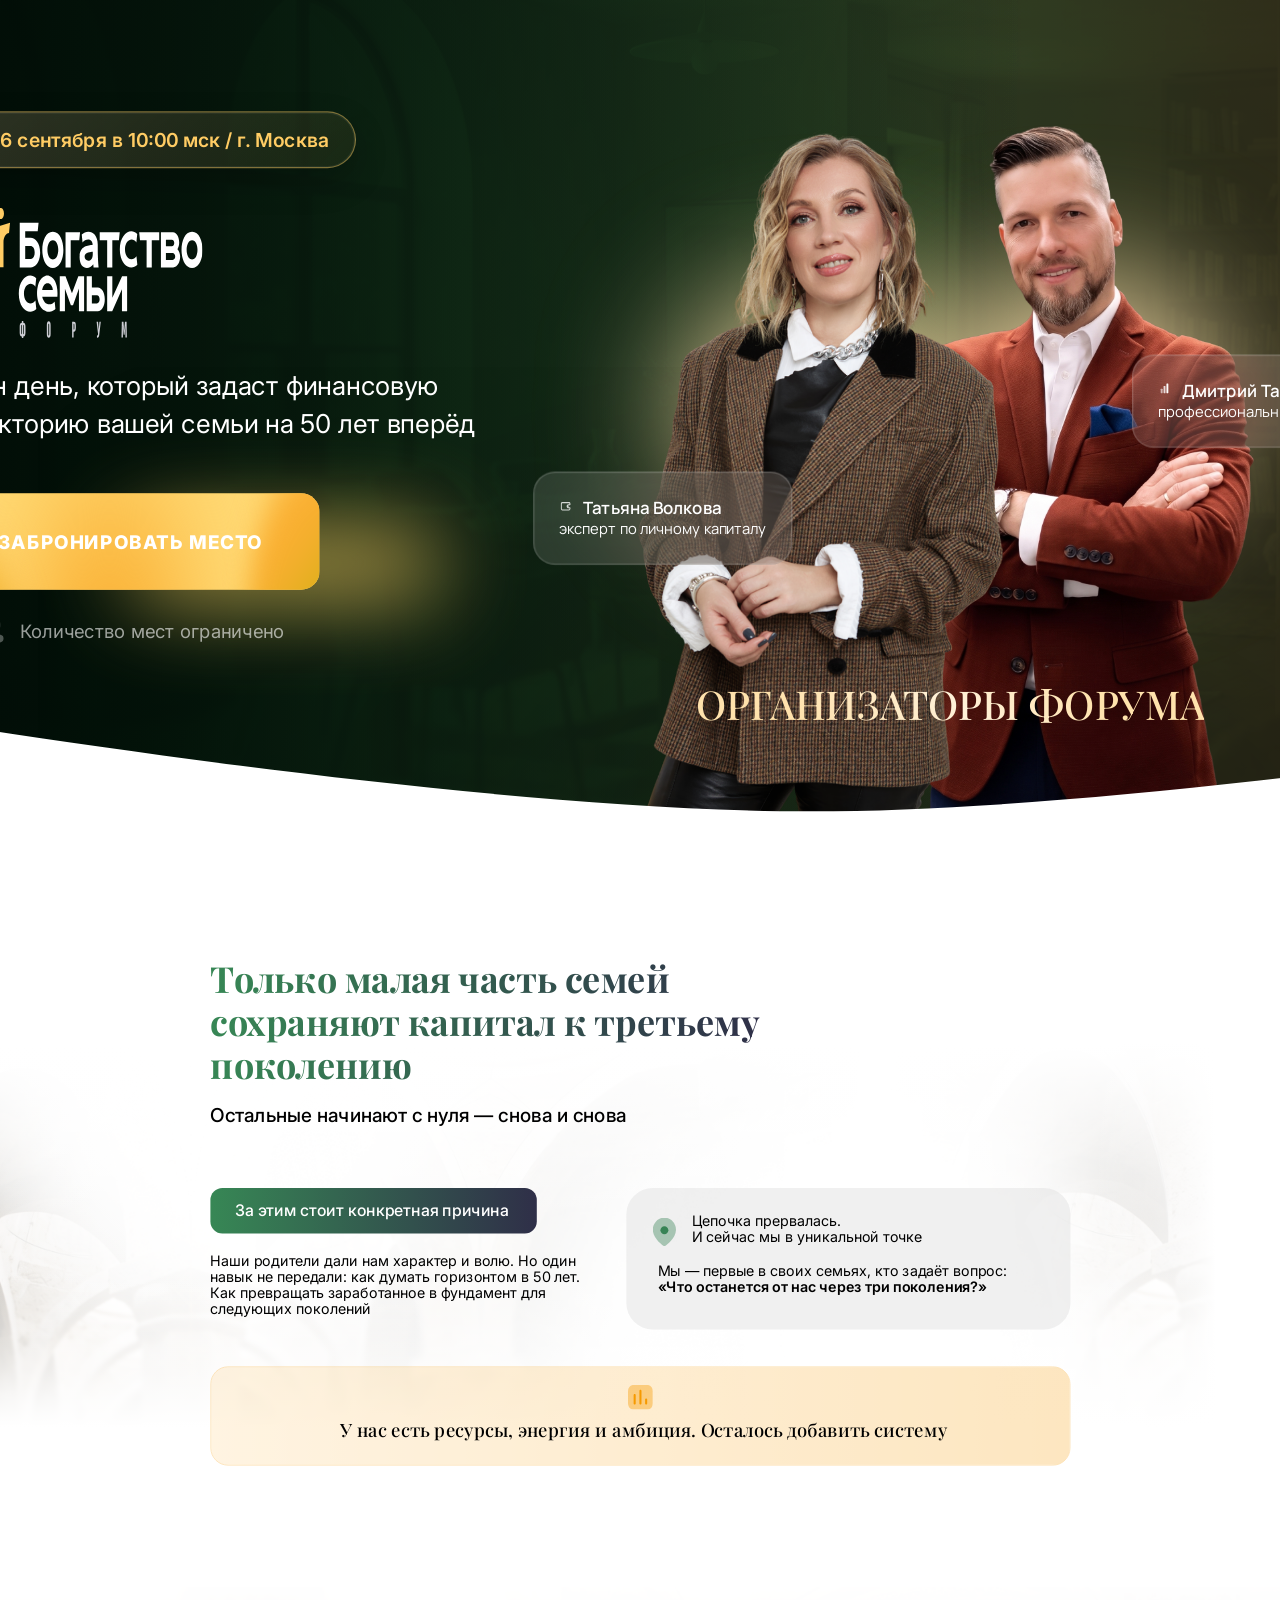
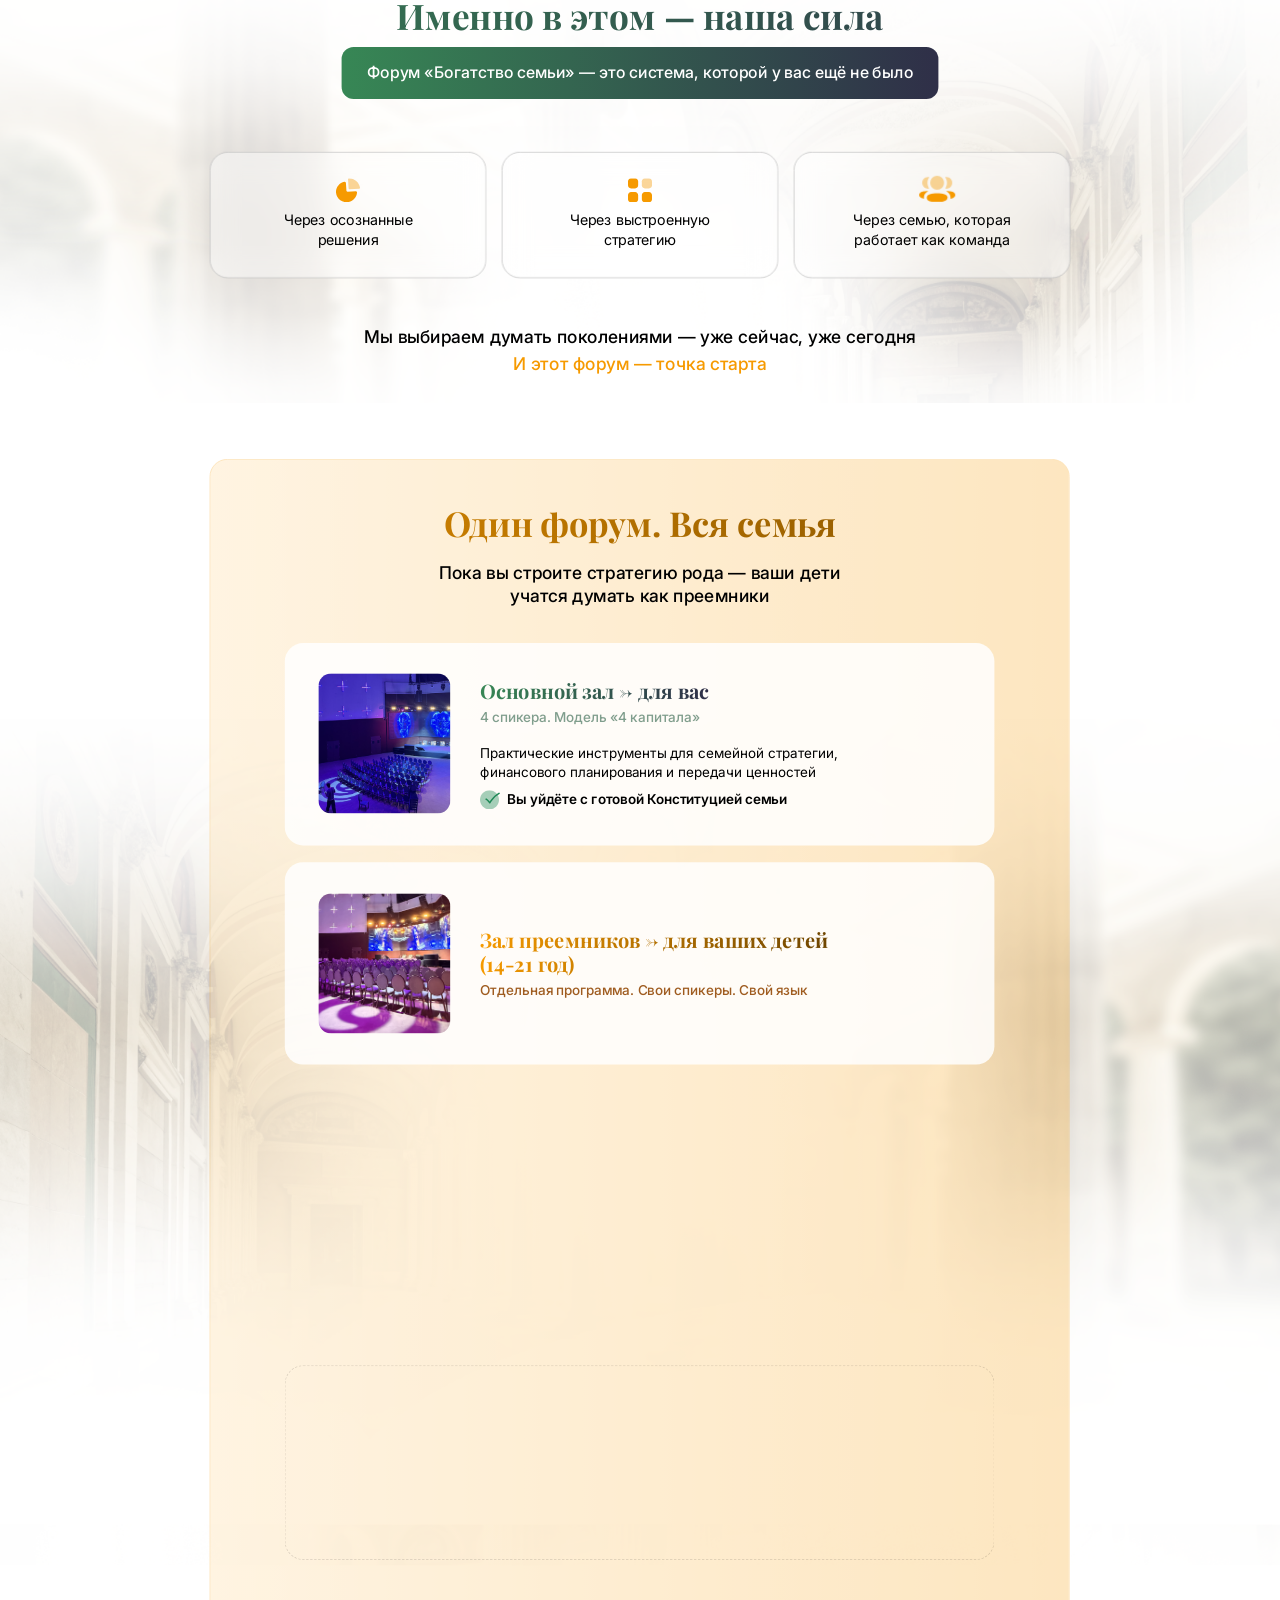
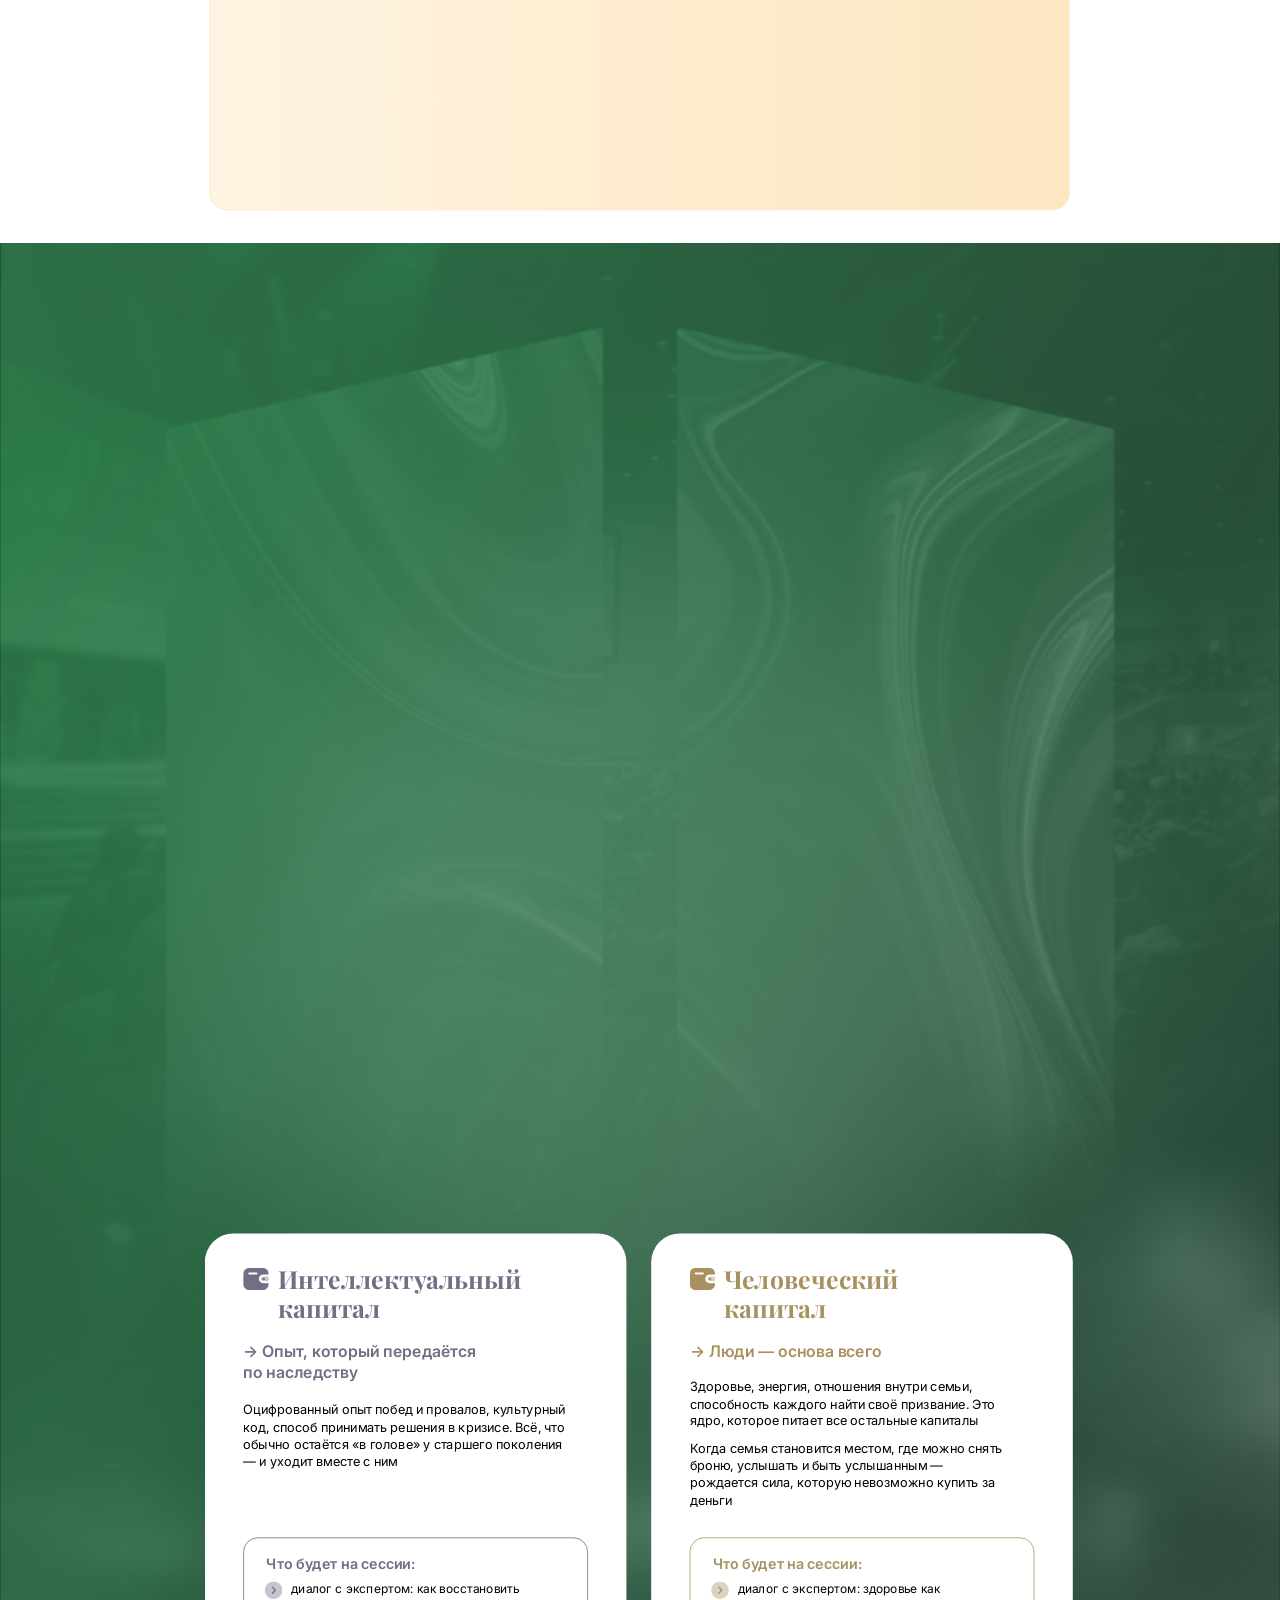
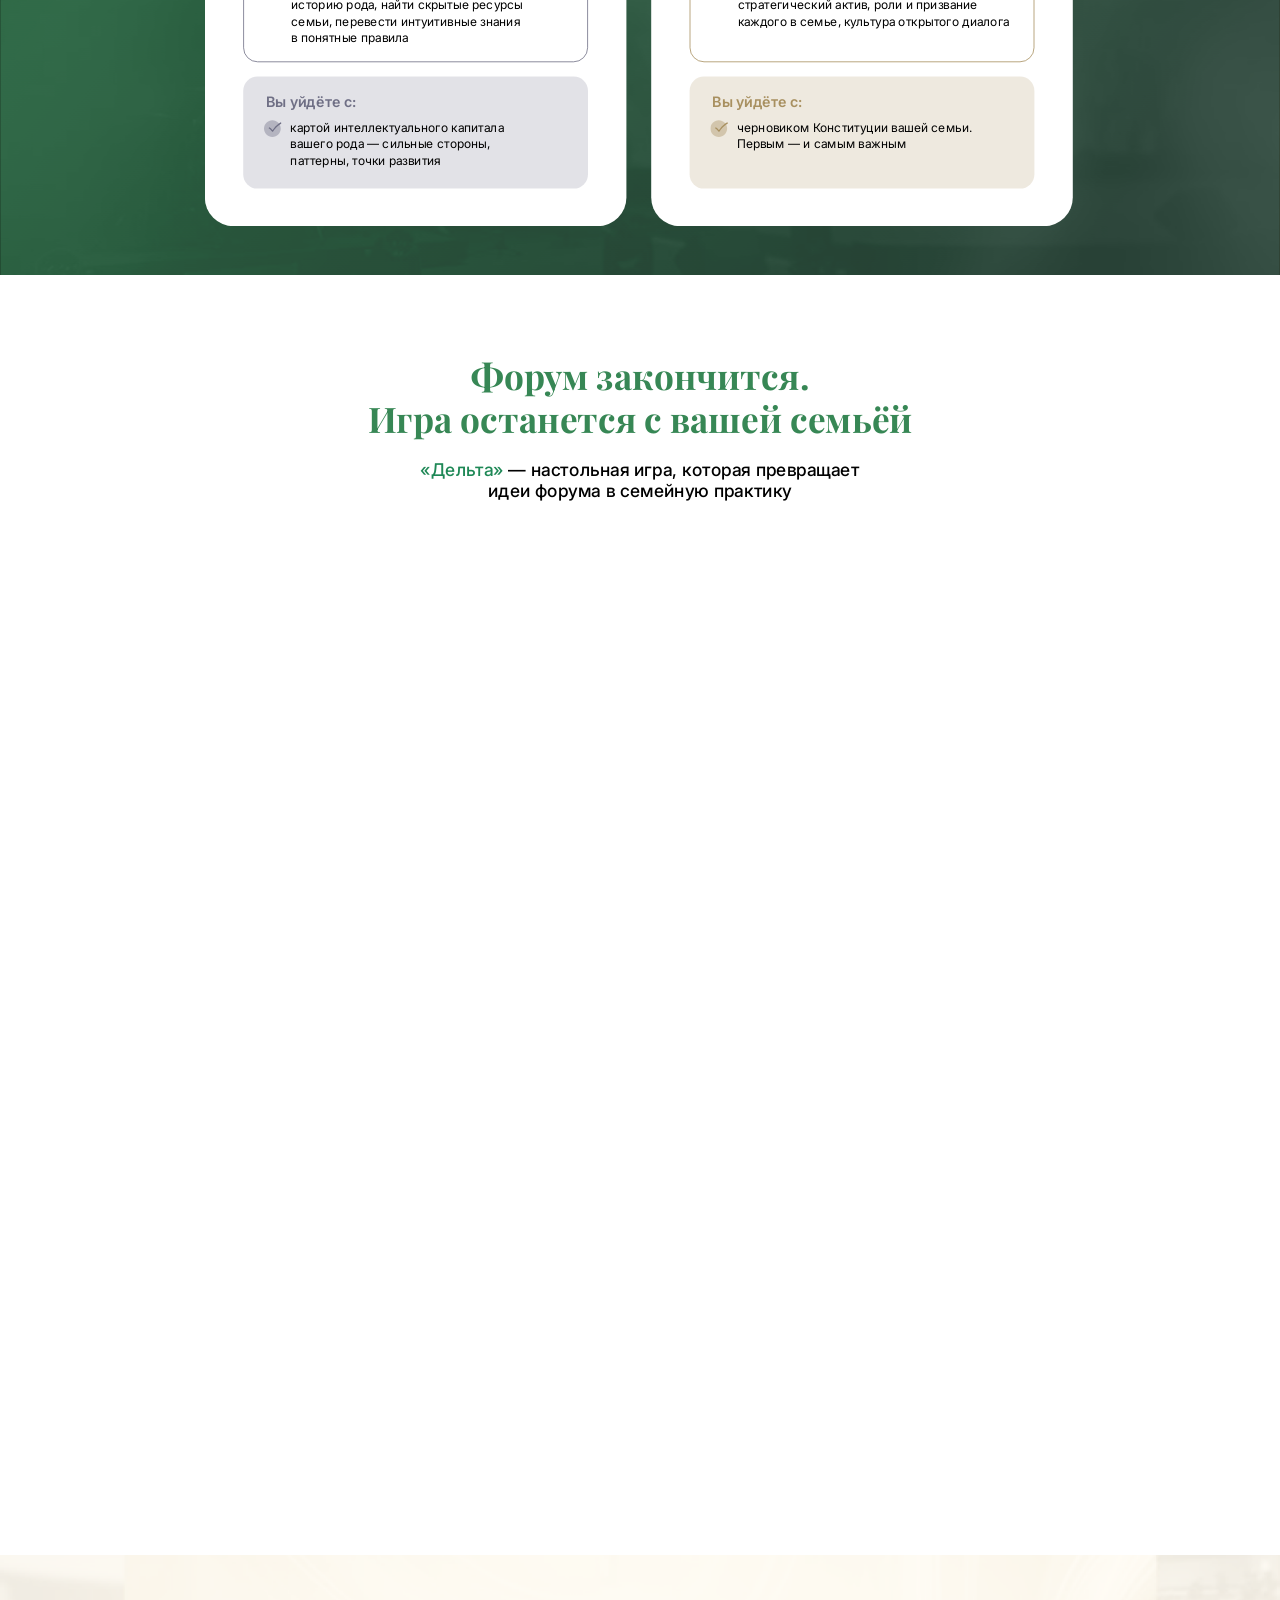
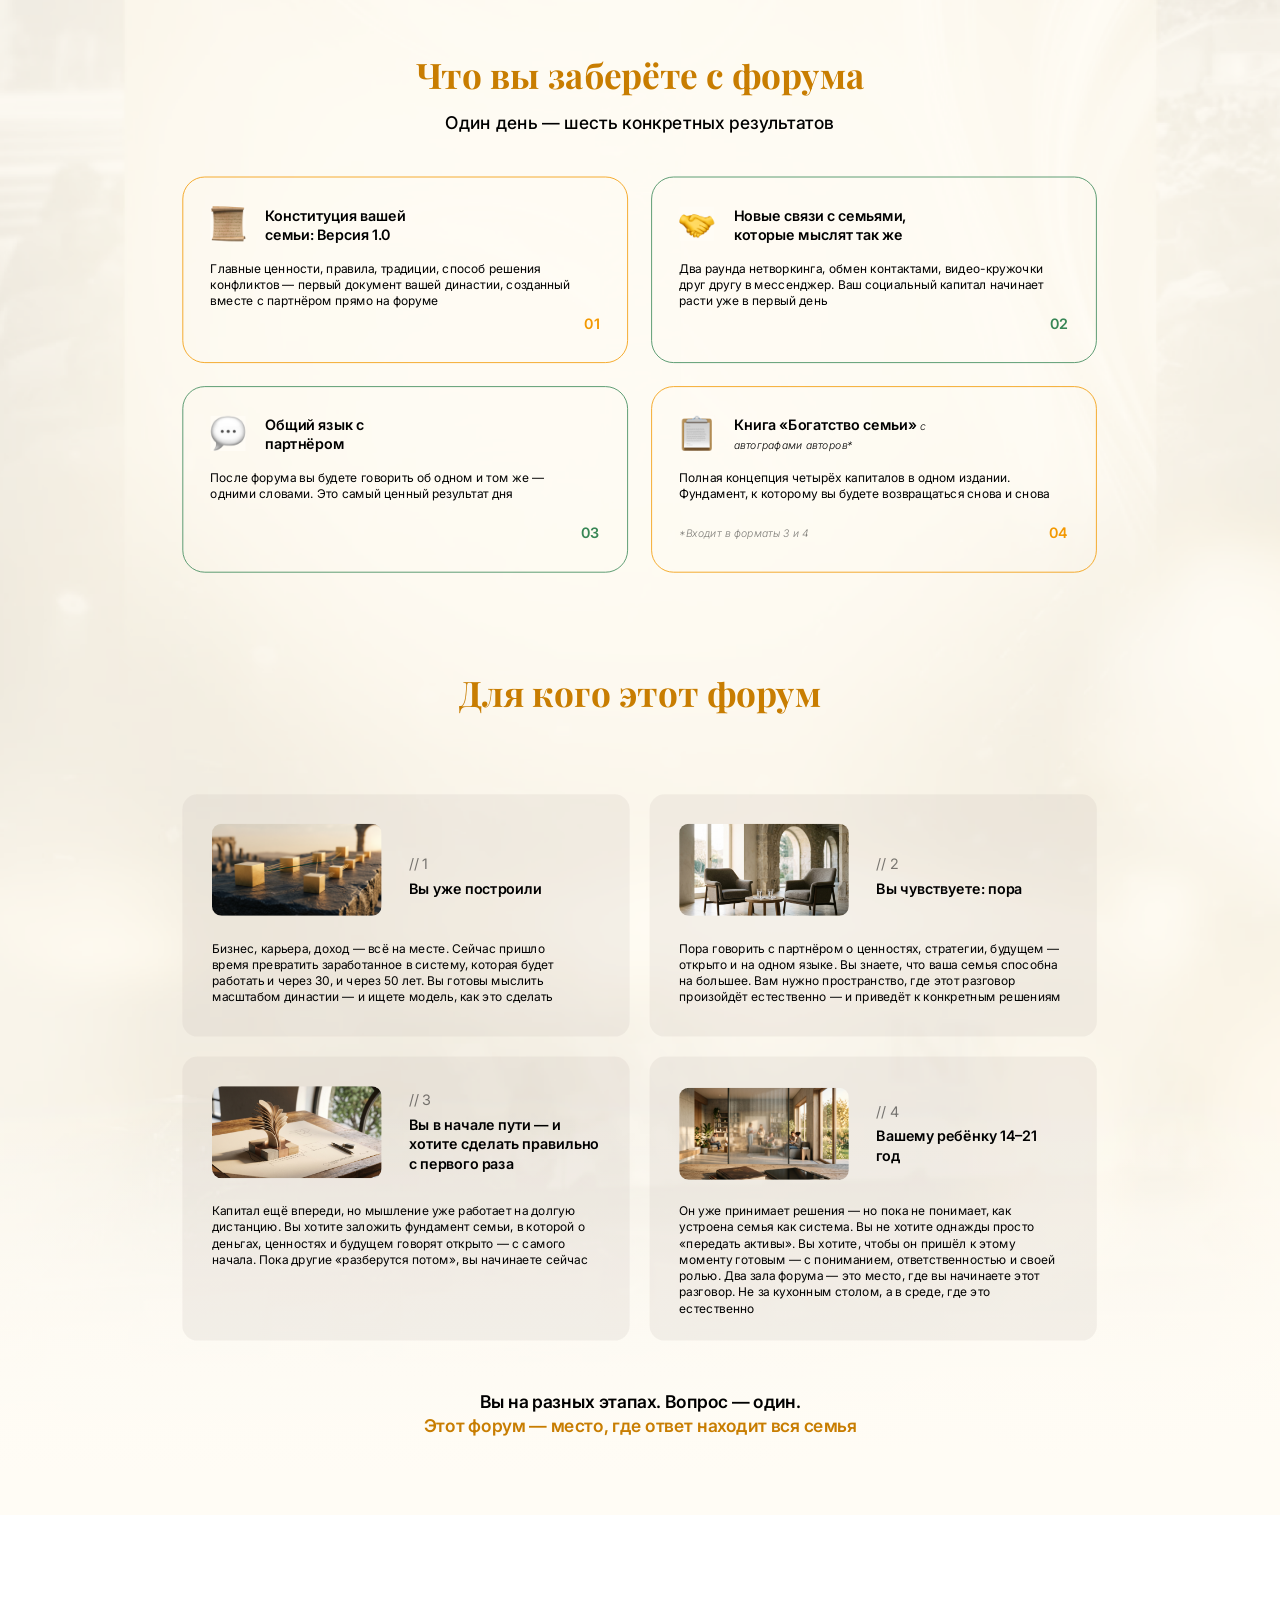
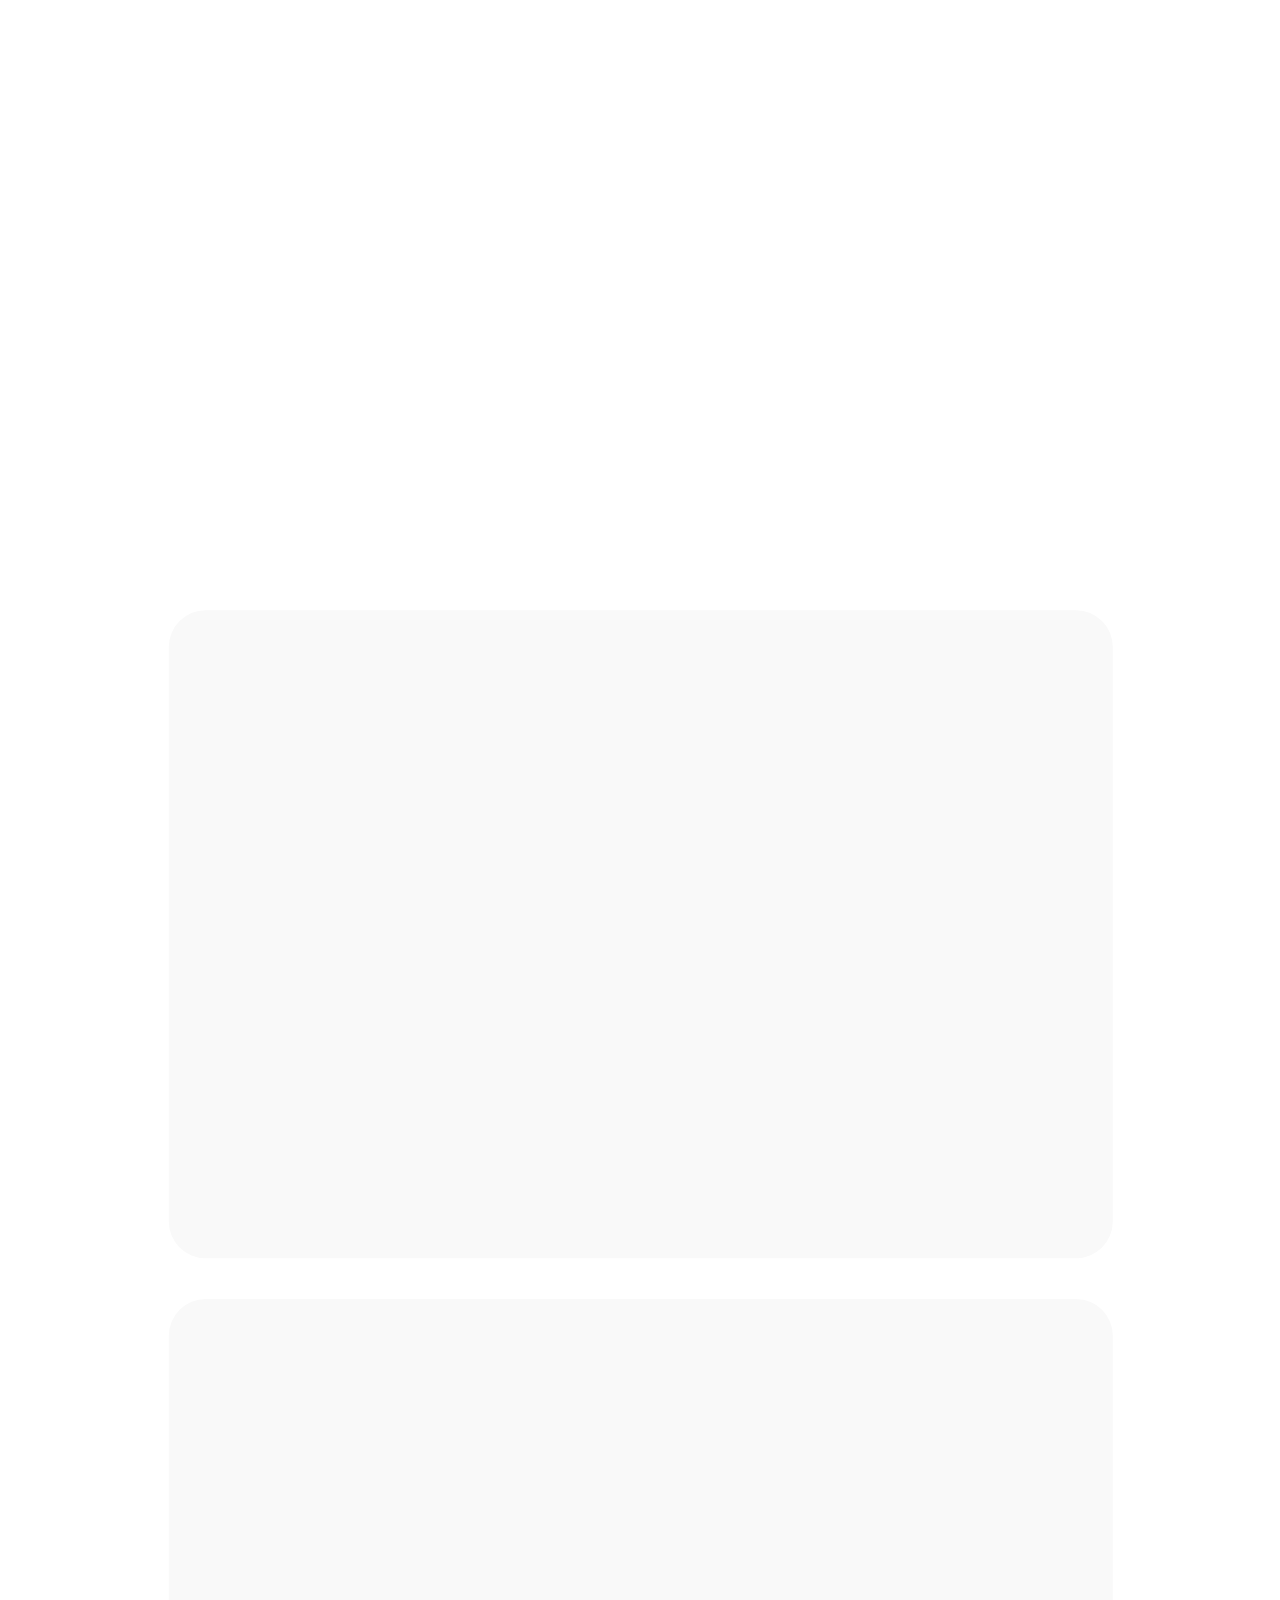
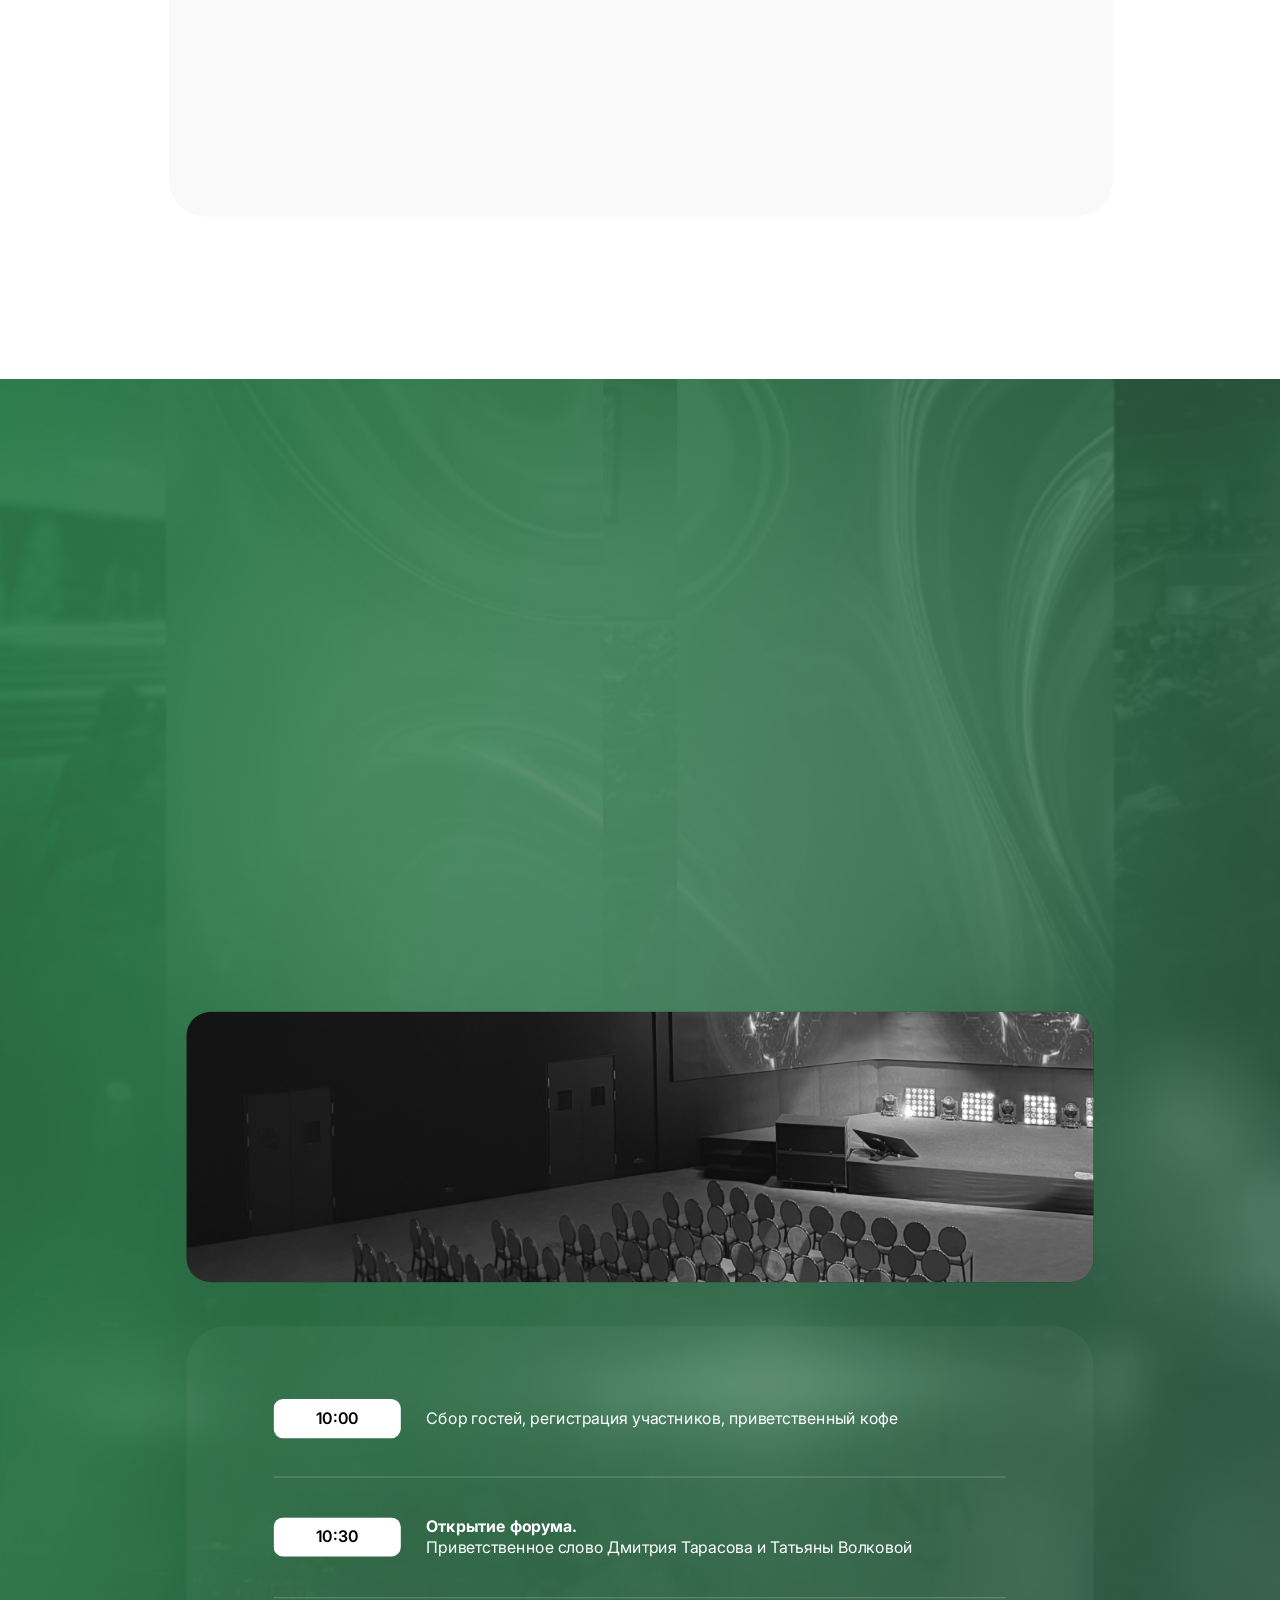
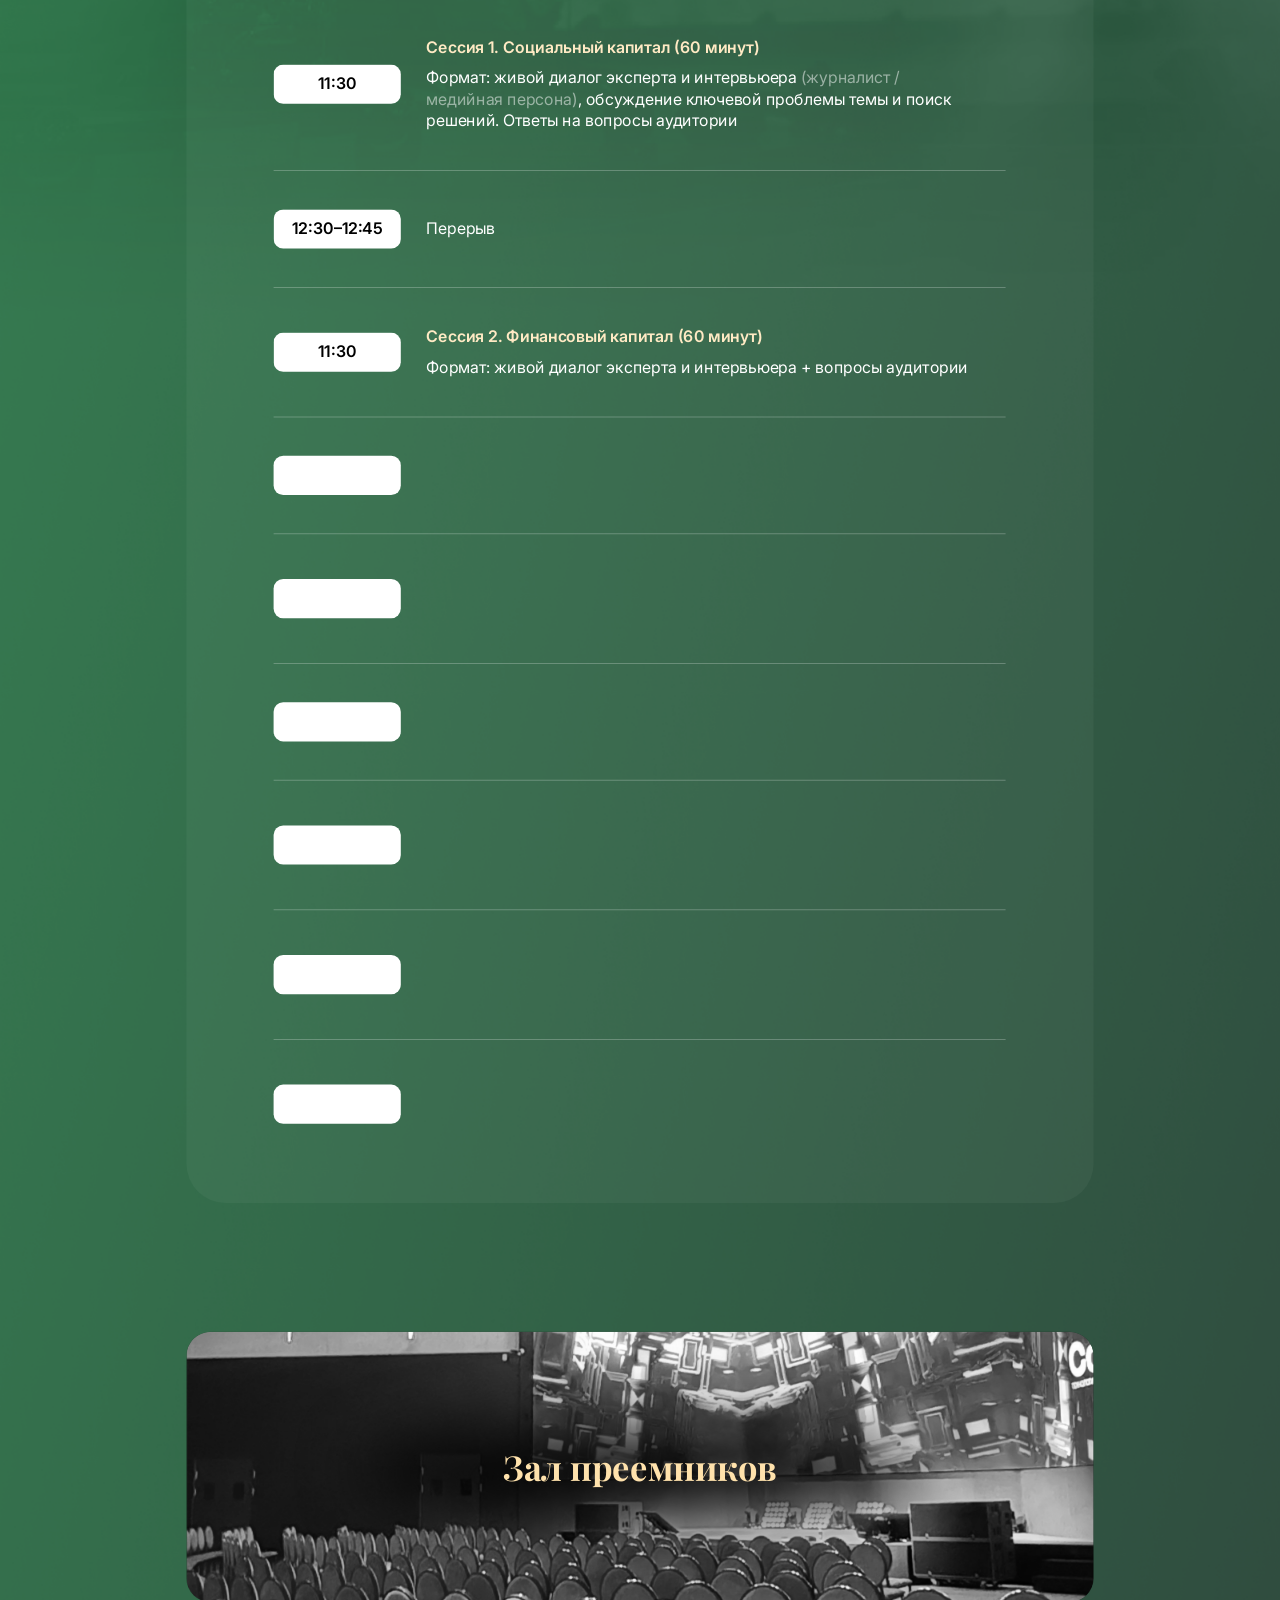
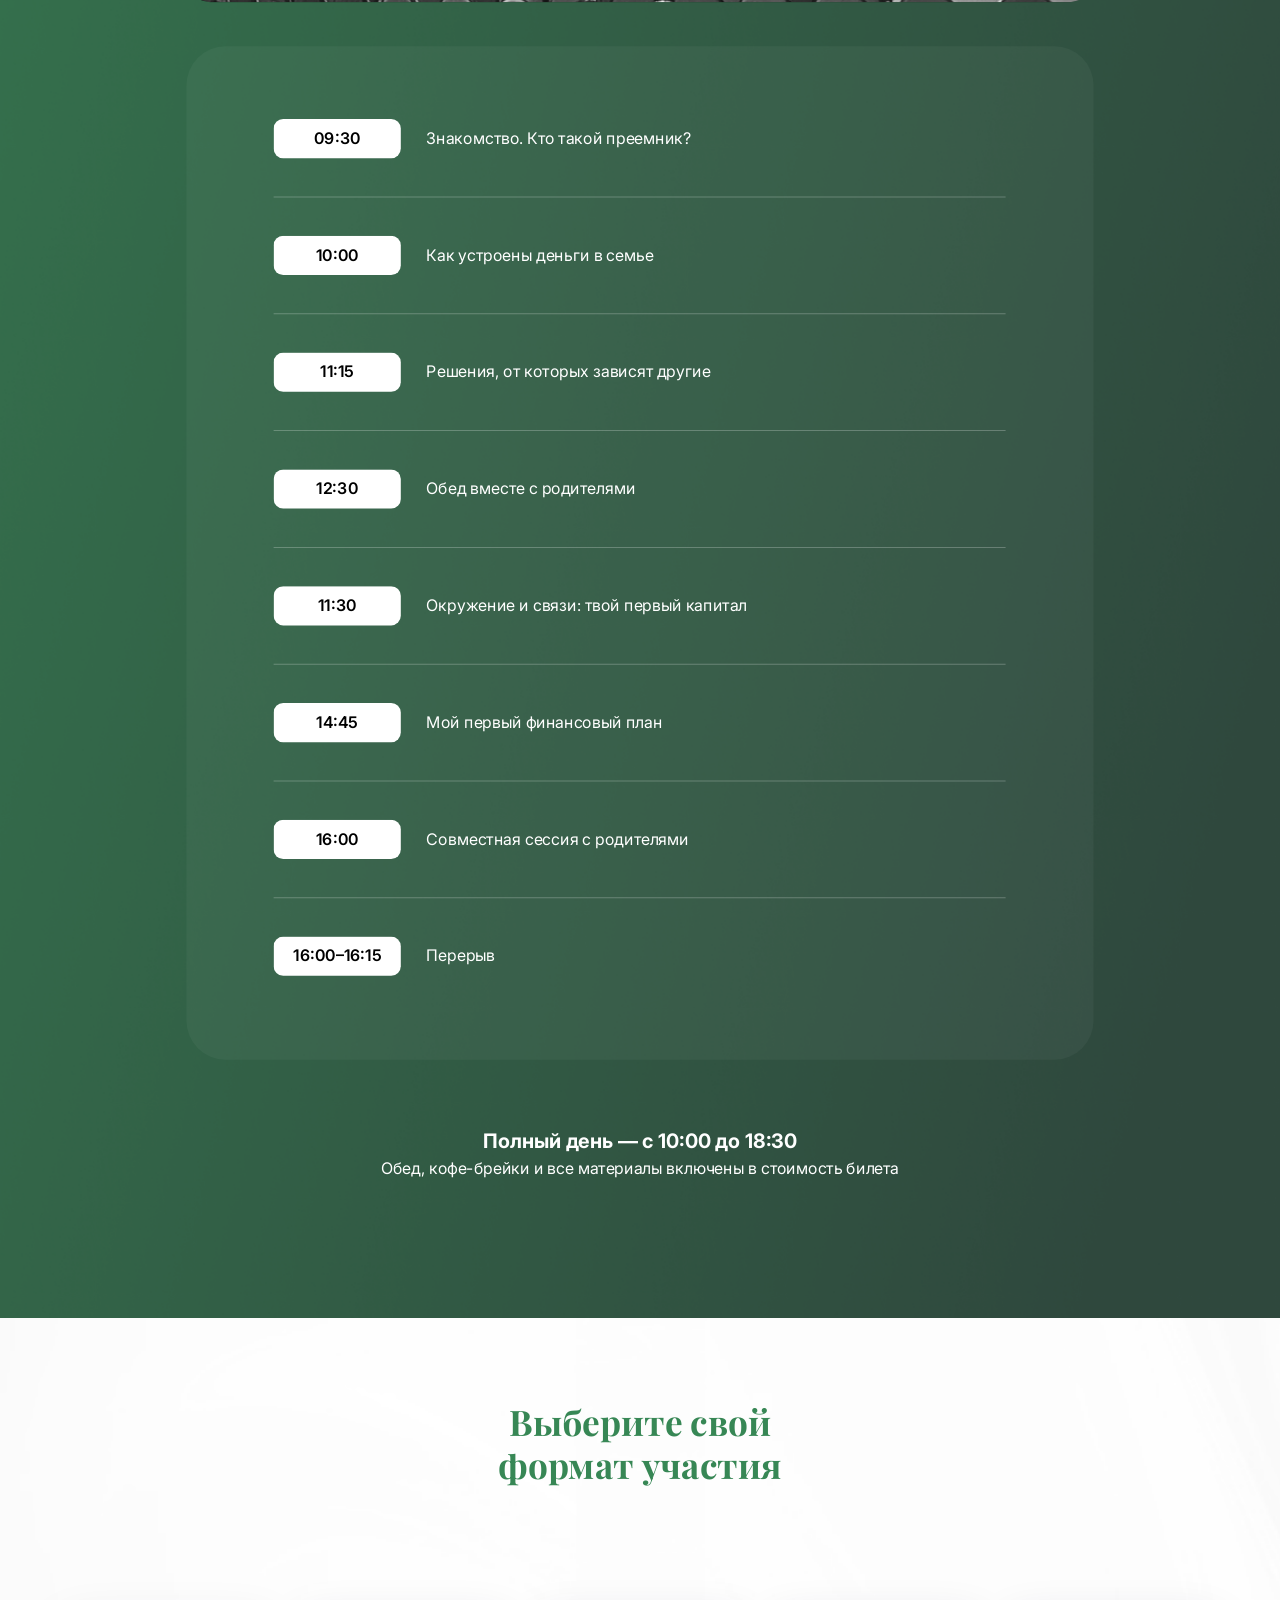
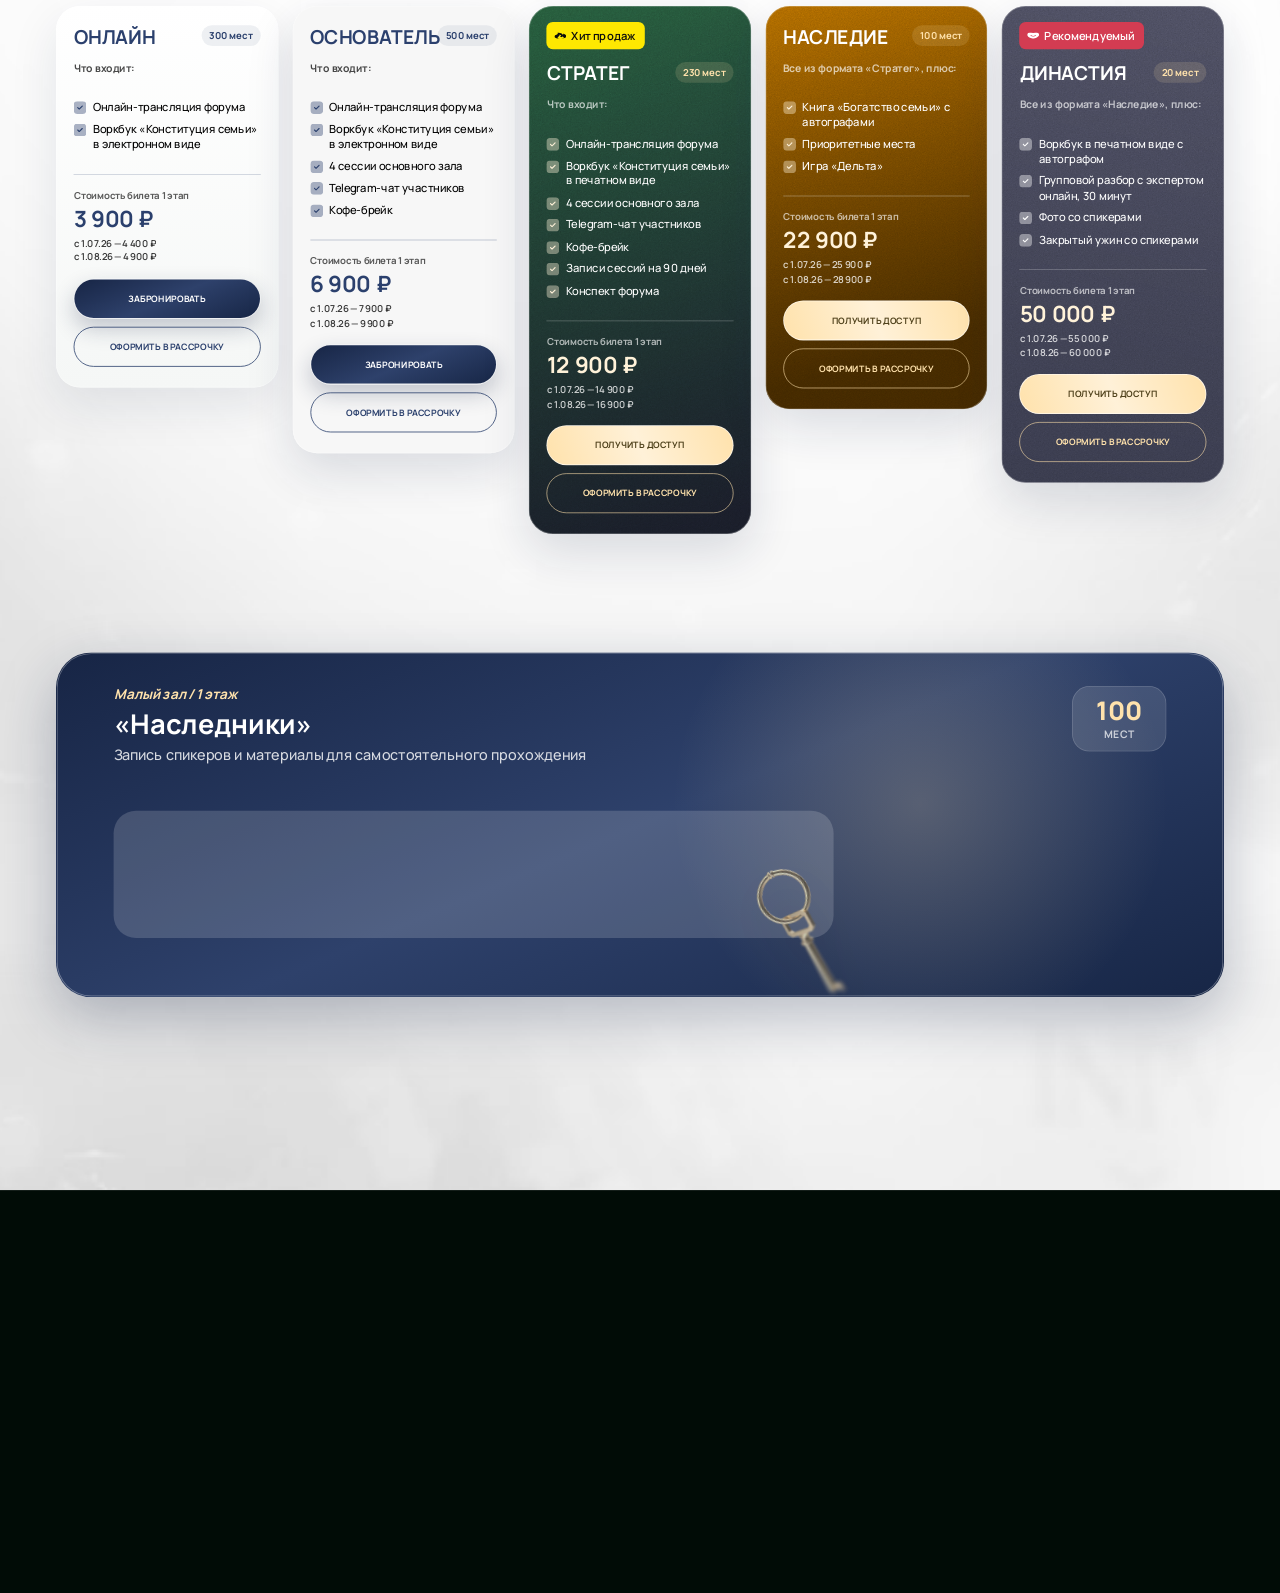
==== dubltarify.html @ 0ba85941 "fix: tariffs" ====
<!DOCTYPE html>
<html lang="ru">
<head>
  <meta charset="UTF-8">
  <meta name="viewport" content="width=device-width, initial-scale=1.0">
  <title>Богатство Семьи — Форматы</title>
  <link rel="icon" type="image/svg+xml" href="favicon.svg">
  <link rel="alternate icon" type="image/png" href="favicon.png">
  <link rel="preconnect" href="https://fonts.googleapis.com">
  <link rel="preconnect" href="https://fonts.gstatic.com" crossorigin>
  <link href="https://fonts.googleapis.com/css2?family=Inter:wght@400;800&family=Manrope:wght@400;600&family=Playfair+Display:wght@500;700&display=swap" rel="stylesheet">
  <link rel="stylesheet" href="styles.css">
  <link rel="stylesheet" href="dubltarify-tariffs.css">
  <!-- Yandex.Metrika counter -->
  <script type="text/javascript">
      (function(m,e,t,r,i,k,a){
          m[i]=m[i]||function(){(m[i].a=m[i].a||[]).push(arguments)};
          m[i].l=1*new Date();
          for (var j = 0; j < document.scripts.length; j++) {if (document.scripts[j].src === r) { return; }}
          k=e.createElement(t),a=e.getElementsByTagName(t)[0],k.async=1,k.src=r,a.parentNode.insertBefore(k,a)
      })(window, document,'script','https://mc.yandex.ru/metrika/tag.js?id=109448035', 'ym');

      ym(109448035, 'init', {ssr:true, webvisor:true, clickmap:true, ecommerce:"dataLayer", referrer: document.referrer, url: location.href, accurateTrackBounce:true, trackLinks:true});
  </script>
  <noscript><div><img src="https://mc.yandex.ru/watch/109448035" style="position:absolute; left:-9999px;" alt="" /></div></noscript>
  <!-- /Yandex.Metrika counter -->
</head>
<body class="page-tariffs">

  <div class="hero-viewport">
  <section class="hero">

    <!-- Background texture (local) -->
    <img class="bg-texture" src="assets/bg-texture.png" alt="">

    <!-- Dark gradient overlays (×2 to deepen) -->
    <div class="overlay"></div>
    <div class="overlay"></div>

    <!-- Glow orbs -->
    <div class="glow glow--1"></div>
    <div class="glow glow--2"></div>

    <!-- Bottom ellipse glow -->
    <div class="ellipse-glow">
      <img src="assets/ellipse.svg" alt="">
    </div>

    <!-- Portraits: BEFORE wave so wave renders on top of them -->
    <div class="portrait-dmitry"><img src="assets/dmitry.png" alt="Дмитрий Тарасов"></div>
    <div class="portrait-tatyana"><img src="assets/tatyana.png" alt="Татьяна Волкова"></div>

    <!-- Bottom wave: inline SVG — viewBox показывает только верхние 188px кривой -->
    <div class="wave">
      <svg viewBox="0 0 1930.5 188" preserveAspectRatio="none"
           fill="none" xmlns="http://www.w3.org/2000/svg">
        <path d="M0 0C0 0 605.5 110 960 110C1314.5 110 1920 0 1920 0L1930.5 188H0Z" fill="white"/>
      </svg>
    </div>

    <!-- ─── Content wrapper (desktop: absolute overlay; mobile: flex column) ─── -->
    <div class="hero__content">

      <!-- Badge -->
      <div class="hero__badge">
        <div class="badge"><span class="badge__text">26 сентября в 10:00 мск / г. Москва</span></div>
      </div>

      <!-- Logo -->
      <div class="logo">
        <img src="assets/logo.svg" alt="Богатство Семьи Форум">
      </div>

      <!-- Tagline -->
      <p class="tagline">
        Один день, который задаст финансовую траекторию вашей семьи на 50 лет вперёд
      </p>

      <!-- CTA: glow + button + label -->
      <div class="hero__cta-wrap">
        <div class="cta-glow"></div>
        <button class="cta-btn" type="button" data-prereg-scroll>
          <img src="assets/cta-btn.svg" alt="">
        </button>
        <span class="cta-label" data-prereg-scroll role="button" tabindex="0" aria-label="Забронировать место">Забронировать место</span>
      </div>

      <!-- Seats -->
      <div class="hero__seats">
        <div class="seats-icon"><img src="assets/user-icon.svg" alt=""></div>
        <span class="seats-text">Количество мест ограничено</span>
      </div>

      <!-- Section title -->
      <h2 class="section-title">Организаторы форума</h2>

      <!-- Mobile-only speaker badges (desktop: display:none) -->
      <div class="m-speaker-badges">
        <div class="m-speaker-badge">
          <img src="assets/icon-speaker-tatyana.svg" class="m-badge-icon" alt="">
          <div class="m-badge-info">
            <span class="m-badge-name">Татьяна Волкова</span>
            <span class="m-badge-role">эксперт по личному капиталу</span>
          </div>
        </div>
        <div class="m-speaker-badge">
          <img src="assets/icon-speaker-dmitry.svg" class="m-badge-icon" alt="">
          <div class="m-badge-info">
            <span class="m-badge-name">Дмитрий Тарасов</span>
            <span class="m-badge-role">профессиональный инвестор</span>
          </div>
        </div>
      </div>

      <!-- Speaker cards -->
      <div class="hero__cards">
        <div class="hero__card hero__card--tatyana">
          <div class="card-rect card-rect--tatyana"></div>
          <img class="card-icon card-icon--tatyana" src="assets/icon-speaker-tatyana.svg" alt="">
          <span class="card-name card-name--tatyana">Татьяна Волкова</span>
          <span class="card-role card-role--tatyana">эксперт по личному капиталу</span>
        </div>
        <div class="hero__card hero__card--dmitry">
          <div class="card-rect card-rect--dmitry"></div>
          <img class="card-icon card-icon--dmitry" src="assets/icon-speaker-dmitry.svg" alt="">
          <span class="card-name card-name--dmitry">Дмитрий Тарасов</span>
          <span class="card-role card-role--dmitry">профессиональный инвестор</span>
        </div>
      </div>

    </div><!-- /hero__content -->

  </section>
  </div>

  <!-- ══════════════════════════════════════════════════════════════════════
       SECTION 2 — Только малая часть семей
  ══════════════════════════════════════════════════════════════════════ -->
  <div class="s2-viewport">
  <section class="s2">

    <!-- Background image -->
    <div class="s2__bg">
      <img src="assets/s2-bg.png" alt="">
    </div>

    <!-- Ellipse glows (CSS radial gradients) -->
    <div class="s2__ellipse s2__ellipse--a"></div>
    <div class="s2__ellipse s2__ellipse--c"></div>

    <!-- White fades -->
    <div class="s2__fade-top"></div>
    <div class="s2__fade-right"></div>
    <div class="s2__fade-bottom"></div>

    <!-- Gray box (behind right column) -->
    <div class="s2__gray-box"></div>

    <!-- Golden bottom strip -->
    <div class="s2__gold-strip"></div>

    <!-- Title -->
    <h2 class="s2__title">Только малая часть семей сохраняют капитал к третьему поколению</h2>

    <!-- Subtitle -->
    <p class="s2__subtitle">Остальные начинают с нуля — снова и снова</p>

    <!-- Green badge -->
    <div class="s2__badge"></div>
    <span class="s2__badge-text">За этим стоит конкретная причина</span>

    <!-- Left body text -->
    <p class="s2__body-left">
      Наши родители дали нам характер и волю. Но один навык не передали: как думать горизонтом в 50 лет. Как превращать заработанное в фундамент для следующих поколений
    </p>

    <!-- Right column -->
    <div class="s2__location-icon"><img src="assets/location.svg" alt=""></div>
    <p class="s2__body-right-1">Цепочка прервалась.<br>И сейчас мы в уникальной точке</p>
    <p class="s2__body-right-2">Мы — первые в своих семьях, кто задаёт вопрос: <strong>«Что останется от нас через три поколения?»</strong></p>

    <!-- Chart icon + bottom tagline -->
    <div class="s2__chart-icon"><img src="assets/chart.svg" alt=""></div>
    <p class="s2__tagline">У нас есть ресурсы, энергия и амбиция. Осталось добавить систему</p>

  </section>
  </div>

  <div class="s3-viewport">
  <section class="s3">

    <!-- Background -->
    <div class="s3__bg"><img src="assets/s3-bg.png" alt=""></div>

    <!-- Title -->
    <h2 class="s3__title">Именно в этом — наша сила</h2>

    <!-- Green badge -->
    <div class="s3__badge"></div>
    <span class="s3__badge-text">Форум «Богатство семьи» — это система, которой у вас ещё не было</span>

    <!-- Glass cards -->
    <div class="s3__card s3__card--1"></div>
    <div class="s3__card s3__card--2"></div>
    <div class="s3__card s3__card--3"></div>

    <!-- Icons -->
    <div class="s3__icon s3__icon--graph">   <img src="assets/icon-graph.svg"    alt=""></div>
    <div class="s3__icon s3__icon--category"><img src="assets/icon-category.svg" alt=""></div>
    <div class="s3__icon s3__icon--user">    <img src="assets/icon-3user.svg"    alt=""></div>

    <!-- Card labels -->
    <p class="s3__card-text s3__card-text--1">Через осознанные решения</p>
    <p class="s3__card-text s3__card-text--2">Через выстроенную стратегию</p>
    <p class="s3__card-text s3__card-text--3">Через семью, которая работает как команда</p>

    <!-- Bottom texts -->
    <p class="s3__bottom-1">Мы выбираем думать поколениями — уже сейчас, уже сегодня</p>
    <p class="s3__bottom-2">И этот форум — точка старта</p>

  </section>
  </div>

  <!-- ══════════════════════════════════════════════════════════════════════
       SECTION 4 — Один форум. Вся семья
  ══════════════════════════════════════════════════════════════════════ -->
  <div class="s4-viewport">
  <section class="s4">

    <!-- Background -->
    <div class="s4__bg"><img src="assets/s4-bg.png" alt=""></div>

    <!-- Gold beige container -->
    <div class="s4__gold-box"></div>

    <!-- Title & subtitle -->
    <h2 class="s4__title">Один форум. Вся семья</h2>
    <p class="s4__subtitle">Пока вы строите стратегию рода — ваши дети учатся думать как преемники</p>

    <!-- Card 1: Основной зал -->
    <div class="s4__card s4__card--1"></div>
    <div class="s4__card-photo s4__card-photo--1"><img src="assets/s4-photo-main.png" alt=""></div>
    <p class="s4__card-title s4__card-title--1">Основной зал → для вас</p>
    <p class="s4__card-sub s4__card-sub--1">4 спикера. Модель «4 капитала»</p>
    <p class="s4__card-body s4__card-body--1">Практические инструменты для семейной стратегии, финансового планирования и передачи ценностей</p>
    <div class="s4__tick"><img src="assets/icon-tick.svg" alt=""></div>
    <p class="s4__tick-text">Вы уйдёте с готовой Конституцией семьи</p>

    <!-- Card 2: Зал преемников -->
    <div class="s4__card s4__card--2"></div>
    <div class="s4__card-photo s4__card-photo--2"><img src="assets/s4-photo-heir.png" alt=""></div>
    <p class="s4__card-title s4__card-title--2">Зал преемников → для ваших детей (14-21 год)</p>
    <p class="s4__card-sub s4__card-sub--2">Отдельная программа. Свои спикеры. Свой язык</p>

    <!-- Section: Что будет -->
    <p class="s4__section-head s4__section-head--what">Что будет:</p>

    <!-- 4-icon row -->
    <div class="s4__icon-item s4__icon-graph">
      <img src="assets/icon-graph.svg" alt="">
      <p>Как устроены деньги в семье — без занудства и нотаций</p>
    </div>
    <div class="s4__icon-item s4__icon-wallet">
      <img src="assets/icon-wallet.svg" alt="">
      <p>Что значит быть преемником, а не просто наследником</p>
    </div>
    <div class="s4__icon-item s4__icon-category">
      <img src="assets/icon-category.svg" alt="">
      <p>Как принимать решения, от которых зависят другие</p>
    </div>
    <div class="s4__icon-item s4__icon-shield">
      <img src="assets/icon-shield.svg" alt="">
      <p><strong>Практикум:</strong> первый финансовый план на свои цели</p>
    </div>

    <!-- Section: Почему важно -->
    <p class="s4__section-head s4__section-head--why">Почему это важно:</p>
    <div class="s4__dashed-box"></div>
    <p class="s4__why-text-1">На форуме вы создадите Конституцию семьи — документ с вашими ценностями, правилами и финансовой стратегией рода. Но документ без понимания — макулатура. Поэтому ваши дети в соседнем зале учатся читать его как свой</p>
    <div class="s4__user-icon"><img src="assets/icon-3user.svg" alt=""></div>
    <p class="s4__why-text-2">Зал преемников — это место, где ваш ребёнок впервые осознаёт: <strong>семья — это не только поддержка, это команда с общей целью</strong></p>
    <div class="s4__book-photo"><img src="assets/s4-photo-book.png" alt=""></div>

    <!-- Bottom quote -->
    <p class="s4__quote">После форума вы едете домой и впервые можете поговорить на одном языке. Вы — про стратегию рода. Они — про свою роль в ней</p>

    <!-- CTA button -->
    <div class="s4__cta-wrap" data-prereg-scroll role="button" tabindex="0" aria-label="Забронировать места для семьи">
      <img src="assets/s4-cta-btn.svg" alt="">
      <span class="s4__cta-label">Забронировать места для семьи</span>
    </div>

  </section>
  </div>

  <!-- ══════════════════════════════════════════════════════════════════════
       SECTION 5 — Модель «4 капитала семьи»
  ══════════════════════════════════════════════════════════════════════ -->
  <div class="s5-viewport">
  <section class="s5">

    <div class="s5__texture"><img src="assets/s5-bg-texture.png" alt=""></div>
    <div class="s5__pill"></div>
    <h2 class="s5__title">Модель «4 капитала семьи»</h2>
    <div class="s5__subtitle">
      <p>Богатство семьи — это четыре капитала, которые усиливают друг друга.</p>
      <p>Когда все четыре капитала работают вместе — семья становится устойчивой</p>
    </div>
    <p class="s5__desc">На форуме вы пройдёте через каждый из них — с экспертами, практиками и конкретными инструментами</p>

    <div class="s5__tab s5__tab--01"></div>
    <div class="s5__tab s5__tab--02"></div>
    <div class="s5__tab s5__tab--03"></div>
    <div class="s5__tab s5__tab--04"></div>

    <p class="s5__num s5__num--01">01</p>
    <p class="s5__num s5__num--02">02</p>
    <p class="s5__num s5__num--03">03</p>
    <p class="s5__num s5__num--04">04</p>

    <div class="s5__card s5__card--01"></div>
    <div class="s5__card s5__card--02"></div>
    <div class="s5__card s5__card--03"></div>
    <div class="s5__card s5__card--04"></div>

    <!-- CARD 01: Социальный капитал (orange) -->
    <div class="s5__icon s5__icon--01" style="left:304px;top:532px;"><img src="assets/s5-icon-social.svg" alt=""></div>
    <p class="s5__card-title s5__card-title--01">Социальный капитал</p>
    <p class="s5__card-tag s5__card-tag--01">→ Фамилия как валюта</p>
    <p class="s5__card-desc s5__card-desc--01">Репутация и связи — единственный актив, который усиливается при передаче следующему поколению. Каждое знакомство родителей — это дверь, которая откроется для их детей</p>
    <div class="s5__box s5__box--s01">
      <p class="s5__box-head s5__box-head--01">Что будет на сессии:</p>
      <div class="s5__box-icon"><img src="assets/s5-arrow1.svg" alt="" style="transform:rotate(-90deg)"></div>
      <p class="s5__box-text">живой диалог с экспертом о том, как создавать связи, которые переживут любой кризис. Двухраундовый нетворкинг: сначала — знакомство за пределами должностей и статусов. Потом — обмен возможностями и идеями</p>
    </div>
    <div class="s5__box s5__box--e01">
      <p class="s5__box-head s5__box-head--01">Вы уйдёте с:</p>
      <div class="s5__box-icon"><img src="assets/s5-tick1.svg" alt=""></div>
      <p class="s5__box-text">первыми контактами людей, которые мыслят так же. Это фундамент вашего социального капитала</p>
    </div>

    <!-- CARD 02: Финансовый капитал (green) -->
    <div class="s5__icon s5__icon--02" style="left:862px;top:532px;"><img src="assets/s5-icon-wallet1.svg" alt=""></div>
    <p class="s5__card-title s5__card-title--02">Финансовый капитал</p>
    <p class="s5__card-tag s5__card-tag--02">→ Формула богатства вместо формулы бедности</p>
    <p class="s5__card-desc s5__card-desc--02">Богатство создаётся, когда разница между доходами и расходами систематически направляется в активы. Каждый месяц, каждый год, каждое десятилетие</p>
    <div class="s5__box s5__box--s02">
      <p class="s5__box-head s5__box-head--02">Что будет на сессии:</p>
      <div class="s5__box-icon"><img src="assets/s5-arrow2.svg" alt="" style="transform:rotate(-90deg)"></div>
      <p class="s5__box-text">диалог с финансовым экспертом: сложный процент, архитектура пассивного дохода, финансовое воспитание детей — с какого возраста и каким языком</p>
    </div>
    <div class="s5__box s5__box--e02">
      <p class="s5__box-head s5__box-head--02">Вы уйдёте с:</p>
      <div class="s5__box-icon"><img src="assets/s5-tick2.svg" alt=""></div>
      <p class="s5__box-text">ясным пониманием своей формулы — и конкретным планом, как переключить её в режим накопления</p>
    </div>

    <!-- CARD 03: Интеллектуальный капитал (gray) -->
    <div class="s5__icon s5__icon--03" style="left:304px;top:1279px;"><img src="assets/s5-icon-wallet2.svg" alt=""></div>
    <p class="s5__card-title s5__card-title--03">Интеллектуальный капитал</p>
    <p class="s5__card-tag s5__card-tag--03">→ Опыт, который передаётся по наследству</p>
    <p class="s5__card-desc s5__card-desc--03">Оцифрованный опыт побед и провалов, культурный код, способ принимать решения в кризисе. Всё, что обычно остаётся «в голове» у старшего поколения — и уходит вместе с ним</p>
    <div class="s5__box s5__box--s03">
      <p class="s5__box-head s5__box-head--03">Что будет на сессии:</p>
      <div class="s5__box-icon"><img src="assets/s5-arrow3.svg" alt="" style="transform:rotate(-90deg)"></div>
      <p class="s5__box-text">диалог с экспертом: как восстановить историю рода, найти скрытые ресурсы семьи, перевести интуитивные знания в понятные правила</p>
    </div>
    <div class="s5__box s5__box--e03">
      <p class="s5__box-head s5__box-head--03">Вы уйдёте с:</p>
      <div class="s5__box-icon"><img src="assets/s5-tick3.svg" alt=""></div>
      <p class="s5__box-text">картой интеллектуального капитала вашего рода — сильные стороны, паттерны, точки развития</p>
    </div>

    <!-- CARD 04: Человеческий капитал (gold) -->
    <div class="s5__icon s5__icon--04" style="left:862px;top:1279px;"><img src="assets/s5-icon-wallet3.svg" alt=""></div>
    <p class="s5__card-title s5__card-title--04">Человеческий капитал</p>
    <p class="s5__card-tag s5__card-tag--04">→ Люди — основа всего</p>
    <p class="s5__card-desc s5__card-desc--04a">Здоровье, энергия, отношения внутри семьи, способность каждого найти своё призвание. Это ядро, которое питает все остальные капиталы</p>
    <p class="s5__card-desc s5__card-desc--04b">Когда семья становится местом, где можно снять броню, услышать и быть услышанным — рождается сила, которую невозможно купить за деньги</p>
    <div class="s5__box s5__box--s04">
      <p class="s5__box-head s5__box-head--04">Что будет на сессии:</p>
      <div class="s5__box-icon"><img src="assets/s5-arrow4.svg" alt="" style="transform:rotate(-90deg)"></div>
      <p class="s5__box-text">диалог с экспертом: здоровье как стратегический актив, роли и призвание каждого в семье, культура открытого диалога</p>
    </div>
    <div class="s5__box s5__box--e04">
      <p class="s5__box-head s5__box-head--04">Вы уйдёте с:</p>
      <div class="s5__box-icon"><img src="assets/s5-tick4.svg" alt=""></div>
      <p class="s5__box-text">черновиком Конституции вашей семьи. Первым — и самым важным</p>
    </div>

  </section>
  </div>

  <!-- ══════════════════════════════════════════════════════════════════════
       SECTION 6 — Игра «Дельта»
  ══════════════════════════════════════════════════════════════════════ -->
  <div class="s6-viewport">
  <section class="s6">

    <div class="s6__texture"><img src="assets/s6-bg-texture.png" alt=""></div>
    <div class="s6__fade"></div>

    <h2 class="s6__title">Форум закончится.<br>Игра останется с вашей семьёй</h2>
    <p class="s6__subtitle"><span class="green">«Дельта»</span> — настольная игра, которая превращает идеи форума в семейную практику</p>

    <!-- Cards -->
    <div class="s6__card s6__card--left"></div>
    <div class="s6__card s6__card--right"></div>

    <!-- Left card: Что это -->
    <div class="s6__card-icon"><img src="assets/s6-icon-game.svg" alt=""></div>
    <p class="s6__card-title s6__card-title--left">Что это:</p>
    <p class="s6__card-desc">Настольная игра для всей семьи — от детей до родителей. Не викторина и не монополия. Это симулятор семейных финансовых решений, где каждый ход — совместный выбор</p>
    <div class="s6__game-bg"><img src="assets/s6-game-img-bg.png" alt=""></div>
    <div class="s6__game-box"><img src="assets/s6-game-box.png" alt=""></div>

    <!-- Right card: Зачем она нужна -->
    <p class="s6__card-title s6__card-title--right">Зачем она нужна:</p>

    <div class="s6__tick-icon s6__tick-icon--1"><img src="assets/s6-icon-tick.svg" alt=""></div>
    <p class="s6__tick-head s6__tick-head--1">Закрепляет</p>
    <p class="s6__tick-desc s6__tick-desc--1">Всё, что вы узнали на форуме — модель 4 капиталов, принципы стратегии — проживается заново за игровым столом</p>

    <div class="s6__tick-icon s6__tick-icon--2"><img src="assets/s6-icon-tick.svg" alt=""></div>
    <p class="s6__tick-head s6__tick-head--2">Вовлекает наследников</p>
    <p class="s6__tick-desc s6__tick-desc--2">Дети, которые были в зале преемников, продолжают разговор дома — но уже через игру, а не через лекцию</p>

    <div class="s6__tick-icon s6__tick-icon--3"><img src="assets/s6-icon-tick.svg" alt=""></div>
    <p class="s6__tick-head s6__tick-head--3">Возвращает к теме</p>
    <p class="s6__tick-desc s6__tick-desc--3">Одна партия — и вы снова внутри семейной стратегии. Без усилий, без назначенных встреч</p>

    <div class="s6__tick-icon s6__tick-icon--4"><img src="assets/s6-icon-tick.svg" alt=""></div>
    <p class="s6__tick-head s6__tick-head--4">Учит решать вместе</p>
    <p class="s6__tick-desc s6__tick-desc--4">Каждый ход требует обсуждения. Семья учится договариваться — на ставках, которые пока игровые</p>

    <!-- Gold section -->
    <div class="s6__gold-box"></div>
    <p class="s6__gold-title">Три продукта — одна система. Каждый усиливает остальные</p>

    <div class="s6__sub-card s6__sub-card--1"></div>
    <div class="s6__sub-card s6__sub-card--2"></div>
    <div class="s6__sub-card s6__sub-card--3"></div>

    <div class="s6__sub-ellipse s6__sub-ellipse--1"><img src="assets/s6-icon-ellipse.svg" alt=""></div>
    <div class="s6__sub-ellipse s6__sub-ellipse--2"><img src="assets/s6-icon-ellipse.svg" alt=""></div>
    <div class="s6__sub-ellipse s6__sub-ellipse--3"><img src="assets/s6-icon-ellipse.svg" alt=""></div>

    <div class="s6__sub-icon s6__sub-icon--paper"><img src="assets/s6-icon-paper.svg" alt=""></div>
    <div class="s6__sub-icon s6__sub-icon--forum"><img src="assets/s6-icon-forum.svg" alt=""></div>
    <div class="s6__sub-icon s6__sub-icon--game"><img src="assets/s6-icon-game2.svg" alt=""></div>

    <p class="s6__sub-label s6__sub-label--1">Книга «Богатство семьи»</p>
    <p class="s6__sub-label s6__sub-label--2">Форум «Богатство семьи»</p>
    <p class="s6__sub-label s6__sub-label--3">Игра «Дельта»</p>
    <p class="s6__sub-text s6__sub-text--1">→ формирует понимание</p>
    <p class="s6__sub-text s6__sub-text--2">→ создаёт опыт</p>
    <p class="s6__sub-text s6__sub-text--3">→ закрепляет практику</p>

    <!-- Pricing & CTA -->
    <p class="s6__pricing-1">Игра входит в форматы <span class="green">«Архитектор» и «Династия»</span></p>
    <p class="s6__pricing-2">В форматах «Участник» и «Основатель» — можно добавить к заказу</p>

    <div class="s6__cta" data-prereg-scroll role="button" tabindex="0" aria-label="Перейти к форматам"><img src="assets/s6-btn.svg" alt=""></div>
    <p class="s6__cta-text" data-prereg-scroll>перейти к форматам</p>

  </section>
  </div>

  <!-- ══════════════════════════════════════════════════════════════════════
       SECTION 7 — Что вы заберёте с форума / Для кого этот форум
  ══════════════════════════════════════════════════════════════════════ -->
  <div class="s7-viewport">
  <section class="s7">

    <div class="s7__texture"><img src="assets/s7-bg.png" alt=""></div>
    <div class="s7__fade"></div>

    <!-- Title block 1 -->
    <p class="s7__title-1">Что вы заберёте с форума</p>
    <p class="s7__subtitle">Один день — шесть конкретных результатов</p>

    <!-- Result cards -->
    <div class="s7__rcard s7__rcard--01"></div>
    <div class="s7__rcard s7__rcard--02"></div>
    <div class="s7__rcard s7__rcard--03"></div>
    <div class="s7__rcard s7__rcard--04"></div>

    <div class="s7__remoji s7__remoji--01"><img src="assets/s7-icon-01.png" alt=""></div>
    <div class="s7__remoji s7__remoji--02"><img src="assets/s7-icon-02.png" alt=""></div>
    <div class="s7__remoji s7__remoji--03"><img src="assets/s7-icon-03.png" alt=""></div>
    <div class="s7__remoji s7__remoji--04"><img src="assets/s7-icon-04.png" alt=""></div>

    <p class="s7__rnum s7__rnum--01">01</p>
    <p class="s7__rnum s7__rnum--02">02</p>
    <p class="s7__rnum s7__rnum--03">03</p>
    <p class="s7__rnum s7__rnum--04">04</p>

    <p class="s7__rtitle s7__rtitle--01">Конституция вашей семьи: Версия 1.0</p>
    <p class="s7__rtitle s7__rtitle--02">Новые связи с семьями, которые мыслят так же</p>
    <p class="s7__rtitle s7__rtitle--03">Общий язык с партнёром</p>
    <p class="s7__rtitle s7__rtitle--04">Книга «Богатство семьи» <span class="s7__rtitle-sub">с автографами авторов*</span></p>

    <p class="s7__rdesc s7__rdesc--01">Главные ценности, правила, традиции, способ решения конфликтов — первый документ вашей династии, созданный вместе с партнёром прямо на форуме</p>
    <p class="s7__rdesc s7__rdesc--02">Два раунда нетворкинга, обмен контактами, видео-кружочки друг другу в мессенджер. Ваш социальный капитал начинает расти уже в первый день</p>
    <p class="s7__rdesc s7__rdesc--03">После форума вы будете говорить об одном и том же — одними словами. Это самый ценный результат дня</p>
    <p class="s7__rdesc s7__rdesc--04">Полная концепция четырёх капиталов в одном издании. Фундамент, к которому вы будете возвращаться снова и снова</p>
    <p class="s7__rdesc-note">*Входит в форматы 3 и 4</p>

    <!-- Title block 2 -->
    <p class="s7__title-2">Для кого этот форум</p>
    <p class="s7__subtitle-2">Вы узнаете себя</p>

    <!-- Audience cards -->
    <div class="s7__acard s7__acard--1"></div>
    <div class="s7__acard s7__acard--2"></div>
    <div class="s7__acard s7__acard--3"></div>
    <div class="s7__acard s7__acard--4"></div>

    <div class="s7__aphoto s7__aphoto--1"><img src="assets/s7-photo-1.jpg" alt=""></div>
    <div class="s7__aphoto s7__aphoto--2"><img src="assets/s7-photo-2.jpg" alt=""></div>
    <div class="s7__aphoto s7__aphoto--3"><img src="assets/s7-photo-3.jpg" alt=""></div>
    <div class="s7__aphoto s7__aphoto--4"><img src="assets/s7-photo-4.jpg" alt=""></div>

    <p class="s7__anum s7__anum--1">// 1</p>
    <p class="s7__anum s7__anum--2">// 2</p>
    <p class="s7__anum s7__anum--3">// 3</p>
    <p class="s7__anum s7__anum--4">// 4</p>

    <p class="s7__atitle s7__atitle--1">Вы уже построили</p>
    <p class="s7__atitle s7__atitle--2">Вы чувствуете: пора</p>
    <p class="s7__atitle s7__atitle--3">Вы в начале пути — и хотите сделать правильно с первого раза</p>
    <p class="s7__atitle s7__atitle--4">Вашему ребёнку 14–21 год</p>

    <p class="s7__adesc s7__adesc--1">Бизнес, карьера, доход — всё на месте. Сейчас пришло время превратить заработанное в систему, которая будет работать и через 30, и через 50 лет. Вы готовы мыслить масштабом династии — и ищете модель, как это сделать</p>
    <p class="s7__adesc s7__adesc--2">Пора говорить с партнёром о ценностях, стратегии, будущем — открыто и на одном языке. Вы знаете, что ваша семья способна на большее. Вам нужно пространство, где этот разговор произойдёт естественно — и приведёт к конкретным решениям</p>
    <p class="s7__adesc s7__adesc--3">Капитал ещё впереди, но мышление уже работает на долгую дистанцию. Вы хотите заложить фундамент семьи, в которой о деньгах, ценностях и будущем говорят открыто — с самого начала. Пока другие «разберутся потом», вы начинаете сейчас</p>
    <p class="s7__adesc s7__adesc--4">Он уже принимает решения — но пока не понимает, как устроена семья как система. Вы не хотите однажды просто «передать активы». Вы хотите, чтобы он пришёл к этому моменту готовым — с пониманием, ответственностью и своей ролью. Два зала форума — это место, где вы начинаете этот разговор. Не за кухонным столом, а в среде, где это естественно</p>

    <!-- Bottom text -->
    <p class="s7__bottom">Вы на разных этапах. Вопрос — один.<br><span class="s7__bottom-accent">Этот форум — место, где ответ находит вся семья</span></p>

  </section>
  </div>

  <!-- ══════════════════════════════════════════════════════════════════════
       SECTION 8 — Люди, которые проходят этот путь сами
  ══════════════════════════════════════════════════════════════════════ -->
  <div class="s8-viewport">
  <section class="s8">

    <!-- Left: text -->
    <p class="s8__title">Люди, которые проходят этот путь сами</p>
    <p class="s8__author">Татьяна Волкова и Дмитрий Тарасов</p>

    <div class="s8__bullet s8__bullet--1">
      <div class="s8__bullet-icon"><img src="assets/s8-arrow.svg" alt=""></div>
      <p class="s8__bullet-text s8__bullet-text--1">Соавторы книги «Богатство семьи». Бизнес-партнёры, которые объединили экспертизу в одну модель — и проверили её на собственных семьях</p>
    </div>
    <div class="s8__bullet s8__bullet--2">
      <div class="s8__bullet-icon"><img src="assets/s8-arrow.svg" alt=""></div>
      <p class="s8__bullet-text s8__bullet-text--2">Дмитрий строит династийную стратегию со своей семьёй. Татьяна — со своей. Каждый прошёл этот путь изнутри: от первых вопросов «что мы оставим детям?» до работающей системы четырёх капиталов</p>
    </div>

    <p class="s8__bold">Именно потому что за моделью стоят две разные семьи с разным укладом, разным опытом и разными вызовами — она работает универсально</p>

    <!-- Gold box -->
    <div class="s8__gold-box"></div>
    <div class="s8__star"><img src="assets/s8-star.svg" alt=""></div>
    <p class="s8__gold-text">На форуме — открывают день, задают рамку и представляют книгу</p>

    <!-- Right: photo -->
    <div class="s8__photo-card">
      <div class="s8__photo-gradient"></div>
      <div class="s8__photo-subtract"><img src="assets/s8-subtract.png" alt=""></div>
      <img class="s8__photo-img" src="assets/s8-photo.jpg" alt="Татьяна Волкова и Дмитрий Тарасов">
    </div>

  </section>
  </div>

  <!-- ══════════════════════════════════════════════════════════════════════
       SECTION 9 — Эксперты форума
  ══════════════════════════════════════════════════════════════════════ -->
  <div class="s9-viewport">
  <section class="s9">

    <p class="s9__title">Эксперты форума</p>

    <!-- Background images -->
    <div class="s9__bg s9__bg--tatiana"></div>
    <div class="s9__bg s9__bg--dmitry"></div>

    <!-- Green question boxes -->
    <div class="s9__qbox s9__qbox--tatiana"></div>
    <p class="s9__qtext s9__qtext--tatiana">Ключевой вопрос сессии: «Как запустить формулу богатства, которая будет работать поколениями?»</p>

    <div class="s9__qbox s9__qbox--dmitry"></div>
    <p class="s9__qtext s9__qtext--dmitry">Ключевой вопрос сессии: «Как превратить фамилию в актив, который откроет двери вашим детям?»</p>

    <!-- ── Татьяна Волкова ── -->
    <p class="s9__name s9__name--tatiana">Татьяна Волкова</p>
    <p class="s9__subtitle">Эксперт по созданию личного капитала</p>

    <!-- Pills left col (Tatiana) -->
    <div class="s9__pill s9__pill--t1"></div>
    <div class="s9__star" style="left:301px;top:289px"><img src="assets/s9-icon-12years.svg" alt=""></div>
    <p class="s9__ptext s9__ptext--t1" style="left:323px;top:285px;width:259px"><b>Более 12 лет</b> занимается финансовым образованием населения</p>

    <div class="s9__pill s9__pill--t2"></div>
    <div class="s9__star" style="left:301px;top:389px"><img src="assets/s9-icon-entrepreneur.svg" alt=""></div>
    <p class="s9__ptext s9__ptext--t2" style="left:323px;top:385px;width:251px">Серийный предприниматель, инвестор в ценные бумаги, недвижимость и криптовалюту</p>

    <div class="s9__pill s9__pill--t3"></div>
    <div class="s9__star" style="left:301px;top:564px"><img src="assets/s9-icon-sources.svg" alt=""></div>
    <p class="s9__ptext s9__ptext--t3" style="left:323px;top:560px;width:251px"><b>Более 20 источников</b> пассивного дохода</p>

    <div class="s9__pill s9__pill--t4"></div>
    <div class="s9__star" style="left:301px;top:684px"><img src="assets/s9-icon-book.svg" alt=""></div>
    <p class="s9__ptext s9__ptext--t4" style="left:323px;top:680px;width:224px"><b>Автор мгновенного бестселлера «5 капиталов»</b></p>

    <!-- Pills right col (Tatiana) -->
    <div class="s9__pill s9__pill--t5"></div>
    <div class="s9__star" style="left:659px;top:289px"><img src="assets/s9-icon-graduates.svg" alt=""></div>
    <p class="s9__ptext s9__ptext--t5" style="left:681px;top:285px;width:259px">Эксперт по созданию личного капитала, <b>более 70 000 выпускников</b></p>

    <div class="s9__pill s9__pill--t6"></div>
    <div class="s9__star" style="left:659px;top:389px"><img src="assets/s9-icon-smi.svg" alt=""></div>
    <p class="s9__ptext s9__ptext--t6" style="left:681px;top:385px;width:261px"><b>Эксперт федеральных СМИ —</b> Первый канал, Москва24, РБК, «Известия», «Коммерсант», Газета.Ru, Lenta.Ru, Российская газета, Аргументы и факты, РИА Новости и др.</p>

    <div class="s9__pill s9__pill--t7"></div>
    <div class="s9__star" style="left:659px;top:564px"><img src="assets/s9-icon-materials.svg" alt=""></div>
    <p class="s9__ptext s9__ptext--t7" style="left:681px;top:560px;width:290px">За 2025 год вышло <b>более 2 500 материалов</b> в СМИ с комментариями Татьяны Волковой</p>

    <!-- Tatiana photo -->
    <div class="s9__photo-wrap s9__photo-wrap--tatiana">
      <img class="s9__photo" src="assets/s9-photo-tatiana.png" alt="Татьяна Волкова">
    </div>
    <p class="s9__mission"><b>Миссия:</b> Сделать сложные финансовые инструменты доступными и понятными для каждого</p>

    <!-- Media logos -->
    <div class="s9__logo-card s9__logo-card--1"><img src="assets/s9-logo-1.png" alt="Первый канал"></div>
    <div class="s9__logo-card s9__logo-card--2"><img src="assets/s9-logo-2.png" alt="Москва24"></div>
    <div class="s9__logo-card s9__logo-card--3"><img src="assets/s9-logo-3.png" alt="РБК"></div>
    <div class="s9__logo-card s9__logo-card--4"><img src="assets/s9-logo-4.png" alt="РИА Новости"></div>
    <div class="s9__logo-card s9__logo-card--5"><img src="assets/s9-logo-5.png" alt="Коммерсант"></div>

    <!-- ── Дмитрий Тарасов ── -->
    <p class="s9__name s9__name--dmitry">Дмитрий Тарасов</p>
    <p class="s9__subtitle s9__subtitle--dmitry">Профессиональный инвестор</p>

    <!-- Pills left col (Dmitry) -->
    <div class="s9__pill s9__pill--d1"></div>
    <div class="s9__star" style="left:301px;top:1150px"><img src="assets/s9-icon-investor25.svg" alt=""></div>
    <p class="s9__ptext s9__ptext--d1" style="left:323px;top:1146px;width:279px"><b>25+ лет</b> профессиональный инвестор</p>

    <div class="s9__pill s9__pill--d2"></div>
    <div class="s9__star" style="left:301px;top:1250px"><img src="assets/s9-icon-mgu.svg" alt=""></div>
    <p class="s9__ptext s9__ptext--d2" style="left:323px;top:1246px;width:279px">Преподаватель экономического факультета МГУ им. М.В. Ломоносова (авторские курсы: приватный банкинг, прямые и венчурные инвестиции)</p>

    <div class="s9__pill s9__pill--d3"></div>
    <div class="s9__star" style="left:301px;top:1385px"><img src="assets/s9-icon-book-dmitry.svg" alt=""></div>
    <p class="s9__ptext s9__ptext--d3" style="left:323px;top:1381px;width:279px">Автор бестселлера «От золота до биткоина»</p>

    <div class="s9__pill s9__pill--d4"></div>
    <div class="s9__star" style="left:301px;top:1485px"><img src="assets/s9-icon-znanie.svg" alt=""></div>
    <p class="s9__ptext s9__ptext--d4" style="left:323px;top:1481px;width:279px">Почётный лектор Российского общества «Знание»</p>

    <!-- Pills right col (Dmitry) -->
    <div class="s9__pill s9__pill--d5"></div>
    <div class="s9__star" style="left:659px;top:1150px"><img src="assets/s9-icon-mld150.svg" alt=""></div>
    <p class="s9__ptext s9__ptext--d5" style="left:681px;top:1146px;width:279px"><b>150+ млрд. рублей</b> под управлением</p>

    <div class="s9__pill s9__pill--d6"></div>
    <div class="s9__star" style="left:659px;top:1250px"><img src="assets/s9-icon-union-fathers.svg" alt=""></div>
    <p class="s9__ptext s9__ptext--d6" style="left:681px;top:1246px;width:279px">Начальник Федерального штаба, ВОО «СОЮЗ ОТЦОВ»</p>

    <div class="s9__pill s9__pill--d7"></div>
    <div class="s9__star" style="left:659px;top:1385px"><img src="assets/s9-icon-5children.svg" alt=""></div>
    <p class="s9__ptext s9__ptext--d7" style="left:681px;top:1381px;width:279px">Отец пятерых детей</p>

    <div class="s9__pill s9__pill--d8"></div>
    <div class="s9__star" style="left:659px;top:1485px"><img src="assets/s9-icon-parents-committee.svg" alt=""></div>
    <p class="s9__ptext s9__ptext--d8" style="left:681px;top:1481px;width:279px">Руководитель рабочей группы Всероссийского родительского комитета (профориентация)</p>

    <!-- Dmitry photo -->
    <div class="s9__photo-wrap s9__photo-wrap--dmitry">
      <img class="s9__photo" src="assets/s9-photo-dmitry.png" alt="Дмитрий Тарасов">
    </div>

    <!-- Dmitry org logos -->
    <div class="s9__logo-card s9__logo-card--d1"><img src="assets/s9-dlogo-mgu.png"    alt="МГУ"></div>
    <div class="s9__logo-card s9__logo-card--d2"><img src="assets/s9-dlogo-soyuz.png"  alt="СОЮЗ ОТЦОВ"></div>
    <div class="s9__logo-card s9__logo-card--d3"><img src="assets/s9-dlogo-alpina.png" alt="Альпина"></div>
    <div class="s9__logo-card s9__logo-card--d4"><img src="assets/s9-dlogo-znanie.png" alt="Знание"></div>
    <div class="s9__logo-card s9__logo-card--d5"><img src="assets/s9-dlogo-vrk.png"    alt="ВРК"></div>
    <div class="s9__logo-card s9__logo-card--d6"><img src="assets/s9-dlogo-infi.png"   alt="ИНФИ"></div>

  </section>
  </div>

  <!-- S10 -->
  <div class="s10-viewport">
  <section class="s10">
    <div class="s10__bg"><img src="assets/s10-bg-texture.png" alt=""></div>
    <p class="s10__sup">Один день от первого кофе до Конституции семьи:</p>
    <p class="s10__h s10__h--1">Как устроен форум</p>
    <div class="s10__icard s10__icard--1"></div><div class="s10__icard s10__icard--2"></div>
    <div class="s10__icard s10__icard--3"></div><div class="s10__icard s10__icard--4"></div>
    <div class="s10__icon s10__icon--1"><img src="assets/s10-icon-megaphone.png" alt=""></div>
    <div class="s10__icon s10__icon--2"><img src="assets/s10-icon-pen.png" alt=""></div>
    <div class="s10__icon s10__icon--3"><img src="assets/s10-icon-group.png" alt=""></div>
    <div class="s10__icon s10__icon--4"><img src="assets/s10-icon-notebook.png" alt=""></div>
    <p class="s10__ctext s10__ctext--1"><b>Каждая сессия — живой диалог эксперта и интервьюера.</b> Вы слышите историю, задаёте вопросы, включаетесь в дискуссию</p>
    <p class="s10__ctext s10__ctext--2"><b>После каждого диалога — практика в парах и группах:</b> вы работаете с воркбуком, заполняете карту, создаёте документы своей семьи</p>
    <p class="s10__ctext s10__ctext--3">После каждой сессии вы меняетесь местами в зале — <b>к вечеру вы познакомитесь с максимальным количеством семей.</b> У каждого участника — именной бейдж, воркбук и ручка</p>
    <p class="s10__ctext s10__ctext--4">День завершается презентацией книги «Богатство семьи», автограф-сессией и камерной концертной программой</p>
    <div class="s10__photo s10__photo--timing"><img src="assets/s10-photo-timing.png" alt=""></div>
    <p class="s10__h s10__h--2">Тайминг форума</p>
    <div class="s10__tbox s10__tbox--1"></div>
    <div class="s10__div" style="top:1372px"></div><div class="s10__div" style="top:1523px"></div>
    <div class="s10__div" style="top:1739px"></div><div class="s10__div" style="top:1885px"></div>
    <div class="s10__div" style="top:2047px"></div><div class="s10__div" style="top:2193px"></div>
    <div class="s10__div" style="top:2355px"></div><div class="s10__div" style="top:2501px"></div>
    <div class="s10__div" style="top:2663px"></div><div class="s10__div" style="top:2825px"></div>
    <div class="s10__badge" style="top:1275px"><span class="s10__time">10:00</span></div>
    <p class="s10__etext" style="top:1286px">Сбор гостей, регистрация участников, приветственный кофе</p>
    <div class="s10__badge" style="top:1423px"><span class="s10__time">10:30</span></div>
    <p class="s10__etext" style="top:1421px"><b>Открытие форума.</b><br>Приветственное слово Дмитрия Тарасова и Татьяны Волковой</p>
    <p class="s10__etitle" style="top:1572px">Сессия 1. Социальный капитал (60 минут)</p>
    <div class="s10__badge" style="top:1607px"><span class="s10__time">11:30</span></div>
    <p class="s10__edesc" style="top:1610px;width:677px;white-space:normal">Формат: живой диалог эксперта и интервьюера <span class="s10__edesc--muted">(журналист / медийная персона)</span>, обсуждение ключевой проблемы темы и поиск решений. Ответы на вопросы аудитории</p>
    <div class="s10__badge" style="top:1788px"><span class="s10__time">12:30–12:45</span></div>
    <p class="s10__etext" style="top:1799px">Перерыв</p>
    <p class="s10__etitle" style="top:1934px">Сессия 2. Финансовый капитал (60 минут)</p>
    <div class="s10__badge" style="top:1942px"><span class="s10__time">11:30</span></div>
    <p class="s10__edesc" style="top:1972px">Формат: живой диалог эксперта и интервьюера + вопросы аудитории</p>
    <div class="s10__badge" style="top:2096px"><span class="s10__time">13:45</span></div>
    <p class="s10__etext" style="top:2107px">Обеденный перерыв</p>
    <p class="s10__etitle" style="top:2242px">Сессия 3. Интеллектуальный капитал (60 минут)</p>
    <div class="s10__badge" style="top:2250px"><span class="s10__time">15:00</span></div>
    <p class="s10__edesc" style="top:2280px">Формат: открытый диалог эксперта и интервьюера + вопросы аудитории</p>
    <div class="s10__badge" style="top:2404px"><span class="s10__time">16:00–16:15</span></div>
    <p class="s10__etext" style="top:2415px">Перерыв</p>
    <p class="s10__etitle" style="top:2550px">Сессия 4. Человеческий капитал (60 минут)</p>
    <div class="s10__badge" style="top:2558px"><span class="s10__time">16:15</span></div>
    <p class="s10__edesc" style="top:2588px">Формат: живой диалог эксперта и интервьюера</p>
    <p class="s10__etitle" style="top:2712px">Презентация книги «Богатство семьи»</p>
    <div class="s10__badge" style="top:2720px"><span class="s10__time">17:15–17:30</span></div>
    <p class="s10__edesc" style="top:2750px">Выступают: Дмитрий Тарасов и Татьяна Волкова</p>
    <p class="s10__etitle" style="top:2874px">Концертная программа и завершение форума</p>
    <div class="s10__badge" style="top:2882px"><span class="s10__time">17:30</span></div>
    <p class="s10__edesc" style="top:2912px">Формат форума: живые диалоги экспертов и интервьюеров</p>
    <div class="s10__photo s10__photo--heirs"><img src="assets/s10-photo-heirs.png" alt=""></div>
    <div class="s10__glow"></div>
    <p class="s10__h s10__h--3">Зал преемников</p>
    <div class="s10__tbox s10__tbox--2"></div>
    <div class="s10__div" style="top:3772px"></div><div class="s10__div" style="top:3918px"></div>
    <div class="s10__div" style="top:4064px"></div><div class="s10__div" style="top:4210px"></div>
    <div class="s10__div" style="top:4356px"></div><div class="s10__div" style="top:4502px"></div>
    <div class="s10__div" style="top:4648px"></div>
    <div class="s10__badge" style="top:3675px"><span class="s10__time">09:30</span></div>
    <p class="s10__etext" style="top:3686px">Знакомство. Кто такой преемник?</p>
    <div class="s10__badge" style="top:3821px"><span class="s10__time">10:00</span></div>
    <p class="s10__etext" style="top:3832px">Как устроены деньги в семье</p>
    <div class="s10__badge" style="top:3967px"><span class="s10__time">11:15</span></div>
    <p class="s10__etext" style="top:3978px">Решения, от которых зависят другие</p>
    <div class="s10__badge" style="top:4113px"><span class="s10__time">12:30</span></div>
    <p class="s10__etext" style="top:4124px">Обед вместе с родителями</p>
    <div class="s10__badge" style="top:4259px"><span class="s10__time">11:30</span></div>
    <p class="s10__etext" style="top:4270px">Окружение и связи: твой первый капитал</p>
    <div class="s10__badge" style="top:4405px"><span class="s10__time">14:45</span></div>
    <p class="s10__etext" style="top:4416px">Мой первый финансовый план</p>
    <div class="s10__badge" style="top:4551px"><span class="s10__time">16:00</span></div>
    <p class="s10__etext" style="top:4562px">Совместная сессия с родителями</p>
    <div class="s10__badge" style="top:4697px"><span class="s10__time">16:00–16:15</span></div>
    <p class="s10__etext" style="top:4708px">Перерыв</p>
    <div class="s10__footer">
      <p class="s10__footer-title">Полный день — с 10:00 до 18:30</p>
      <p class="s10__footer-sub">Обед, кофе-брейки и все материалы включены в стоимость билета</p>
    </div>
  </section>
  </div>

  <!-- S11 Форматы -->
  <div class="s11-viewport" id="prereg-section">
  <section class="s11 s11--tariffs">
    <div class="s11__bg"><img src="assets/s11-bg.png" alt=""></div>
    <p class="s11__title">Выберите свой<br>формат участия</p>
    <p class="s11__sub">Форум создан для совместного опыта. Поэтому каждый <b>второй билет — на 30% дешевле.</b> Для партнера, друга, брата, коллеги — любого, с кем вы хотите пройти этот день</p>

    <div class="tariff-cards" aria-label="Форматы участия">
      <article class="tariff-card tariff-card--light tariff-card--online" id="tariff-online">
        <div class="tariff-card__top">
          <h3 class="tariff-card__name">Онлайн</h3>
          <p class="tariff-card__seat">300 мест</p>
        </div>
        <p class="tariff-card__what">Что входит:</p>
        <ul class="tariff-card__features">
          <li class="tariff-card__feature"><img src="assets/s11-tick-dark.svg" alt=""><span>Онлайн-трансляция форума</span></li>
          <li class="tariff-card__feature"><img src="assets/s11-tick-dark.svg" alt=""><span>Воркбук «Конституция семьи» в электронном виде</span></li>
        </ul>
        <div class="tariff-card__price-block">
          <p class="tariff-card__price-label">Стоимость билета 1 этап</p>
          <p class="tariff-card__price">3 900 ₽</p>
          <p class="tariff-card__stage">с 1.07.26 — 4 400 ₽</p>
          <p class="tariff-card__stage">с 1.08.26 — 4 900 ₽</p>
        </div>
        <div class="tariff-card__actions">
          <button type="button" class="tariff-card__btn tariff-card__btn--primary tariff-card__btn--dark" data-prereg-open>Забронировать</button>
          <button type="button" class="tariff-card__btn tariff-card__btn--outline tariff-card__btn--outline-dark" data-prereg-open>Оформить в рассрочку</button>
        </div>
      </article>

      <article class="tariff-card tariff-card--light tariff-card--founder" id="tariff-founder">
        <div class="tariff-card__top">
          <h3 class="tariff-card__name">Основатель</h3>
          <p class="tariff-card__seat">500 мест</p>
        </div>
        <p class="tariff-card__what">Что входит:</p>
        <ul class="tariff-card__features">
          <li class="tariff-card__feature"><img src="assets/s11-tick-dark.svg" alt=""><span>Онлайн-трансляция форума</span></li>
          <li class="tariff-card__feature"><img src="assets/s11-tick-dark.svg" alt=""><span>Воркбук «Конституция семьи» в электронном виде</span></li>
          <li class="tariff-card__feature"><img src="assets/s11-tick-dark.svg" alt=""><span>4 сессии основного зала</span></li>
          <li class="tariff-card__feature"><img src="assets/s11-tick-dark.svg" alt=""><span>Telegram-чат участников</span></li>
          <li class="tariff-card__feature"><img src="assets/s11-tick-dark.svg" alt=""><span>Кофе-брейк</span></li>
        </ul>
        <div class="tariff-card__price-block">
          <p class="tariff-card__price-label">Стоимость билета 1 этап</p>
          <p class="tariff-card__price">6 900 ₽</p>
          <p class="tariff-card__stage">с 1.07.26 — 7 900 ₽</p>
          <p class="tariff-card__stage">с 1.08.26 — 9 900 ₽</p>
        </div>
        <div class="tariff-card__actions">
          <button type="button" class="tariff-card__btn tariff-card__btn--primary tariff-card__btn--dark" data-prereg-open>Забронировать</button>
          <button type="button" class="tariff-card__btn tariff-card__btn--outline tariff-card__btn--outline-dark" data-prereg-open>Оформить в рассрочку</button>
        </div>
      </article>

      <article class="tariff-card tariff-card--dark tariff-card--strateg" id="tariff-strateg">
        <div class="tariff-card__badge tariff-card__badge--hot">
          <img src="assets/s11-icon-fire.svg" alt="">
          <span>Хит продаж</span>
        </div>
        <div class="tariff-card__top">
          <h3 class="tariff-card__name">Стратег</h3>
          <p class="tariff-card__seat">230 мест</p>
        </div>
        <p class="tariff-card__what">Что входит:</p>
        <ul class="tariff-card__features">
          <li class="tariff-card__feature"><img src="assets/s11-tick-light.svg" alt=""><span>Онлайн-трансляция форума</span></li>
          <li class="tariff-card__feature"><img src="assets/s11-tick-light.svg" alt=""><span>Воркбук «Конституция семьи» в печатном виде</span></li>
          <li class="tariff-card__feature"><img src="assets/s11-tick-light.svg" alt=""><span>4 сессии основного зала</span></li>
          <li class="tariff-card__feature"><img src="assets/s11-tick-light.svg" alt=""><span>Telegram-чат участников</span></li>
          <li class="tariff-card__feature"><img src="assets/s11-tick-light.svg" alt=""><span>Кофе-брейк</span></li>
          <li class="tariff-card__feature"><img src="assets/s11-tick-light.svg" alt=""><span>Записи сессий на 90 дней</span></li>
          <li class="tariff-card__feature"><img src="assets/s11-tick-light.svg" alt=""><span>Конспект форума</span></li>
        </ul>
        <div class="tariff-card__price-block">
          <p class="tariff-card__price-label">Стоимость билета 1 этап</p>
          <p class="tariff-card__price">12 900 ₽</p>
          <p class="tariff-card__stage">с 1.07.26 — 14 900 ₽</p>
          <p class="tariff-card__stage">с 1.08.26 — 16 900 ₽</p>
        </div>
        <div class="tariff-card__actions">
          <button type="button" class="tariff-card__btn tariff-card__btn--primary tariff-card__btn--gold" data-prereg-open>Получить доступ</button>
          <button type="button" class="tariff-card__btn tariff-card__btn--outline tariff-card__btn--outline-gold" data-prereg-open>Оформить в рассрочку</button>
        </div>
      </article>

      <article class="tariff-card tariff-card--dark tariff-card--legacy" id="tariff-legacy">
        <div class="tariff-card__top">
          <h3 class="tariff-card__name">Наследие</h3>
          <p class="tariff-card__seat">100 мест</p>
        </div>
        <p class="tariff-card__what">Все из формата «Стратег», плюс:</p>
        <ul class="tariff-card__features">
          <li class="tariff-card__feature"><img src="assets/s11-tick-light.svg" alt=""><span>Книга «Богатство семьи» с автографами</span></li>
          <li class="tariff-card__feature"><img src="assets/s11-tick-light.svg" alt=""><span>Приоритетные места</span></li>
          <li class="tariff-card__feature"><img src="assets/s11-tick-light.svg" alt=""><span>Игра «Дельта»</span></li>
        </ul>
        <div class="tariff-card__price-block">
          <p class="tariff-card__price-label">Стоимость билета 1 этап</p>
          <p class="tariff-card__price">22 900 ₽</p>
          <p class="tariff-card__stage">с 1.07.26 — 25 900 ₽</p>
          <p class="tariff-card__stage">с 1.08.26 — 28 900 ₽</p>
        </div>
        <div class="tariff-card__actions">
          <button type="button" class="tariff-card__btn tariff-card__btn--primary tariff-card__btn--gold" data-prereg-open>Получить доступ</button>
          <button type="button" class="tariff-card__btn tariff-card__btn--outline tariff-card__btn--outline-gold" data-prereg-open>Оформить в рассрочку</button>
        </div>
      </article>

      <article class="tariff-card tariff-card--dark tariff-card--dynasty" id="tariff-dynasty">
        <div class="tariff-card__badge tariff-card__badge--rec">
          <img src="assets/s11-icon-heart.svg" alt="">
          <span>Рекомендуемый</span>
        </div>
        <div class="tariff-card__top">
          <h3 class="tariff-card__name">Династия</h3>
          <p class="tariff-card__seat">20 мест</p>
        </div>
        <p class="tariff-card__what">Все из формата «Наследие», плюс:</p>
        <ul class="tariff-card__features">
          <li class="tariff-card__feature"><img src="assets/s11-tick-gray.svg" alt=""><span>Воркбук в печатном виде с автографом</span></li>
          <li class="tariff-card__feature"><img src="assets/s11-tick-gray.svg" alt=""><span>Групповой разбор с экспертом онлайн, 30 минут</span></li>
          <li class="tariff-card__feature"><img src="assets/s11-tick-gray.svg" alt=""><span>Фото со спикерами</span></li>
          <li class="tariff-card__feature"><img src="assets/s11-tick-gray.svg" alt=""><span>Закрытый ужин со спикерами</span></li>
        </ul>
        <div class="tariff-card__price-block">
          <p class="tariff-card__price-label">Стоимость билета 1 этап</p>
          <p class="tariff-card__price">50 000 ₽</p>
          <p class="tariff-card__stage">с 1.07.26 — 55 000 ₽</p>
          <p class="tariff-card__stage">с 1.08.26 — 60 000 ₽</p>
        </div>
        <div class="tariff-card__actions">
          <button type="button" class="tariff-card__btn tariff-card__btn--primary tariff-card__btn--gold" data-prereg-open>Получить доступ</button>
          <button type="button" class="tariff-card__btn tariff-card__btn--outline tariff-card__btn--outline-gold" data-prereg-open>Оформить в рассрочку</button>
        </div>
      </article>
    </div>

    <article class="tariff-addon" id="tariff-heirs">
      <div class="tariff-addon__head">
        <div>
          <p class="tariff-addon__label">Малый зал / 1 этаж</p>
          <h3 class="tariff-addon__title">«Наследники»</h3>
          <p class="tariff-addon__sub">Запись спикеров и материалы для самостоятельного прохождения</p>
        </div>
        <div class="tariff-addon__meta">
          <p class="tariff-addon__meta-value">100</p>
          <p class="tariff-addon__meta-label">мест</p>
        </div>
      </div>

      <div class="tariff-addon__body">
        <ul class="tariff-addon__features">
          <li><span class="tariff-addon__icon">→</span><span>Записи сессий на 90 дней</span></li>
          <li><span class="tariff-addon__icon">→</span><span>Сертификат участника, именной: «Прошел программу подготовки преемника», в электронном виде</span></li>
          <li><span class="tariff-addon__icon">→</span><span>Конспект встречи</span></li>
          <li><span class="tariff-addon__icon tariff-addon__icon--muted">×</span><span>Онлайн-трансляция не входит</span></li>
        </ul>

        <div class="tariff-addon__side">
          <p class="tariff-addon__price-label">Стоимость билета</p>
          <p class="tariff-addon__price">9 900 ₽</p>
          <button type="button" class="tariff-addon__btn" data-prereg-open>Получить доступ</button>
          <button type="button" class="tariff-addon__btn tariff-addon__btn--outline" data-prereg-open>Оформить в рассрочку</button>
        </div>
      </div>

      <img class="tariff-addon__key" src="key.webp" alt="">
    </article>
  </section>
  </div>

  <!-- ===== FOOTER ===== -->
  <footer class="footer">
    <div class="footer-container footer-grid">
      <div class="footer-col">
        <p class="footer-title">Мы в соцсетях</p>
        <div class="footer-socials">
          <a href="https://vk.ru/club238168164" target="_blank" rel="noopener noreferrer">
            <svg viewBox="0 0 24 24">
              <path d="M13.2 17.5c-5.1 0-8-3.5-8.1-9.3h2.6c.1 4.2 1.9 6 3.4 6.4V8.2h2.5v3.7c1.5-.2 3-1.8 3.5-3.7h2.5a7 7 0 0 1-3.2 4.6 7.2 7.2 0 0 1 3.8 4.7h-2.8c-.5-1.8-1.9-3.2-3.8-3.4v3.4h-.4Z" />
            </svg>
            <span>VK</span>
          </a>
          <a href="https://t.me/family_wealth_forum" target="_blank" rel="noopener noreferrer">
            <svg viewBox="0 0 24 24">
              <path d="M12 0a12 12 0 1 0 0 24 12 12 0 0 0 0-24Zm5.6 7.9-1.8 8.5c-.1.6-.5.8-1 .5l-2.8-2.1-1.4 1.3c-.1.2-.3.3-.6.3l.2-2.9 5.2-4.7c.2-.2-.1-.3-.4-.1l-6.4 4-2.8-.9c-.6-.2-.6-.6.1-.8l10.9-4.2c.5-.2 1 .1.8 1.1Z" />
            </svg>
            <span>Telegram</span>
          </a>
          <a href="https://max.ru/volkovacapital" target="_blank" rel="noopener noreferrer">
            <svg viewBox="0 0 46 42">
              <path fill-rule="evenodd" clip-rule="evenodd" d="M21.4701 41.58C17.3601 41.58 15.4501 40.98 12.1301 38.58C10.0301 41.28 3.38008 43.39 3.09008 39.78C3.09008 37.07 2.49008 34.78 1.81008 32.28C1.00008 29.2 0.0800781 25.77 0.0800781 20.8C0.0800781 8.93 9.82008 0 21.3601 0C32.9101 0 41.9601 9.37 41.9601 20.91C41.9787 26.3666 39.8316 31.6076 35.9902 35.4829C32.1487 39.3581 26.9266 41.5509 21.4701 41.58ZM21.6401 10.26C16.0201 9.97 11.6401 13.86 10.6701 19.96C9.87008 25.01 11.2901 31.16 12.5001 31.48C13.0801 31.62 14.5401 30.44 15.4501 29.53C16.9548 30.5695 18.7071 31.1938 20.5301 31.34C23.3293 31.4746 26.0697 30.5057 28.1622 28.6414C30.2546 26.777 31.5321 24.1662 31.7201 21.37C31.8295 18.568 30.8346 15.8351 28.9495 13.7592C27.0643 11.6833 24.4396 10.4303 21.6401 10.27V10.26Z" />
            </svg>
            <span>Макс</span>
          </a>
        </div>
      </div>

      <div class="footer-col">
        <p class="footer-title">Документы</p>
        <nav class="footer-documents">
          <a href="/bogatstvo-semi/oferta" target="_blank" rel="noopener">Оферта</a>
          <a href="politika.pdf" target="_blank" rel="noopener">Политика обработки персональных данных</a>
          <a href="sog_reklama.pdf" target="_blank" rel="noopener">Согласие на получение рекламы</a>
          <a href="sog_shoot.pdf" target="_blank" rel="noopener">Соглашение на съемку</a>
        </nav>
        <div class="footer-company">
          <p>ООО «Синтера»</p>
          <p>ИНН: 9713030131</p>
          <p>ОГРН: 1257700386338</p>
        </div>
      </div>

      <div class="footer-col">
        <p class="footer-title">Контакты</p>
        <div class="footer-contacts">
          <a href="tel:+79651366352" class="footer-link-tel">+7 965 136 63 52</a>
          <a href="mailto:bogatstvo_semyi@sintera.site">bogatstvo_semyi@sintera.site</a>
          <a href="https://t.me/+79651366352" target="_blank" rel="noopener">Telegram</a>
          <a href="https://api.whatsapp.com/send/?phone=79651366352&text&type=phone_number&app_absent=0" target="_blank" rel="noopener">WhatsApp</a>
          <a href="https://tvolkova.bitrix24site.ru/crm_form_forsite/" target="_blank" rel="noopener" class="footer-link-form">Форма обратной связи</a>
        </div>
      </div>
    </div>
  </footer>

  <script>
    const HERO_W = 1600, HERO_H = 792;
    const S2_H   = 859;
    const S3_H   = 520;
    const S4_H   = 1800;
    const S5_H   = 2040;
    const S6_H   = 1600;
    const S7_H   = 1950;
    const S8_H   = 760;
    const S9_H   = 1820;
    const S10_H  = 5174;
    const S11_H  = 1840;

    const sections = [
      ['.s2', '.s2-viewport', S2_H],
      ['.s3', '.s3-viewport', S3_H],
      ['.s4', '.s4-viewport', S4_H],
      ['.s5', '.s5-viewport', S5_H],
      ['.s6', '.s6-viewport', S6_H],
      ['.s7', '.s7-viewport', S7_H],
      ['.s8', '.s8-viewport', S8_H],
      ['.s9', '.s9-viewport', S9_H],
      ['.s10', '.s10-viewport', S10_H],
      ['.s11', '.s11-viewport', S11_H],
    ];

    function scaleSections(scale) {
      sections.forEach(([sectionSelector, viewportSelector, height]) => {
        document.querySelector(sectionSelector).style.transform = `scale(${scale})`;
        document.querySelector(viewportSelector).style.height = (height * scale) + 'px';
      });
    }

    function scaleAll() {
      const vw  = window.innerWidth;
      const vh  = window.innerHeight;
      const mob = vw <= 767;

      if (mob) {
        // ── Mobile ──────────────────────────────────────────────────
        // Hero: CSS flex handles layout, no JS transform needed
        const hero = document.querySelector('.hero');
        hero.style.transform = 'none';
        hero.style.left = '0';
        hero.style.top  = '0';
        document.querySelector('.hero-viewport').style.height = 'auto';

        // S2–S11 пока без мобильного макета — масштабируем по десктопной ширине
        const ds = vw / HERO_W;
        scaleSections(ds);

      } else {
        // ── Desktop ─────────────────────────────────────────────────
        const heroScale  = Math.max(vw / HERO_W, vh / HERO_H);
        const hero       = document.querySelector('.hero');
        const scaledHeroW = HERO_W * heroScale;
        const scaledHeroH = HERO_H * heroScale;
        hero.style.transform = `scale(${heroScale})`;
        hero.style.left = ((vw - scaledHeroW) / 2) + 'px';
        hero.style.top  = ((vh - scaledHeroH) / 2) + 'px';
        document.querySelector('.hero-viewport').style.height = vh + 'px';

        const s2Scale = vw / HERO_W;
        scaleSections(s2Scale);
      }
    }

    function initRevealMotion() {
      const selectors = [
        '.badge', '.logo', '.tagline', '.cta-btn', '.cta-label', '.seats-icon', '.seats-text', '.portrait-tatyana', '.portrait-dmitry', '.card-rect', '.card-icon', '.card-name', '.card-role', '.section-title', '.m-speaker-badge',
        '.s2__title', '.s2__subtitle', '.s2__tagline', '.s2__badge', '.s2__body-left', '.s2__body-right-1', '.s2__body-right-2', '.s2__location-icon', '.s2__chart-icon',
        '.s3__badge', '.s3__title', '.s3__card', '.s3__icon', '.s3__card-text', '.s3__bottom-1', '.s3__bottom-2',
        '.s4__title', '.s4__subtitle', '.s4__card', '.s4__card-photo', '.s4__card-title', '.s4__card-sub', '.s4__card-body', '.s4__tick', '.s4__tick-text', '.s4__section-head', '.s4__icon-item', '.s4__why-text-1', '.s4__user-icon', '.s4__why-text-2', '.s4__book-photo', '.s4__quote', '.s4__cta-wrap',
        '.s5__title', '.s5__subtitle', '.s5__desc', '.s5__pill', '.s5__tab', '.s5__num', '.s5__card', '.s5__icon', '.s5__card-title', '.s5__card-tag', '.s5__card-desc', '.s5__box', '.s5__box-head', '.s5__box-icon', '.s5__box-text',
        '.s6__title', '.s6__subtitle', '.s6__card', '.s6__card-icon', '.s6__card-title', '.s6__card-desc', '.s6__game-bg', '.s6__game-box', '.s6__tick-icon', '.s6__tick-head', '.s6__tick-desc', '.s6__gold-box', '.s6__gold-title', '.s6__sub-card', '.s6__sub-icon', '.s6__sub-label', '.s6__sub-text', '.s6__pricing-1', '.s6__pricing-2', '.s6__cta', '.s6__cta-text',
        '.s7__title-1', '.s7__subtitle', '.s7__rcard', '.s7__rnum', '.s7__remoji', '.s7__rtitle', '.s7__rdesc', '.s7__rdesc-note', '.s7__aphoto', '.s7__title-2', '.s7__subtitle-2', '.s7__acard', '.s7__anum', '.s7__atitle', '.s7__adesc', '.s7__bottom',
        '.s8__title', '.s8__author', '.s8__bullet', '.s8__bold', '.s8__gold-box', '.s8__star', '.s8__gold-text', '.s8__photo-card',
        '.s9__title', '.s9__qbox', '.s9__qtext', '.s9__star', '.s9__photo-wrap', '.s9__name', '.s9__subtitle', '.s9__pill', '.s9__ptext', '.s9__logo-card', '.s9__mission',
        '.s10__sup', '.s10__h', '.s10__icard', '.s10__icon', '.s10__ctext', '.s10__photo', '.s10__tbox', '.s10__time', '.s10__etext', '.s10__etitle', '.s10__edesc', '.s10__footer', '.s10__footer-title', '.s10__footer-sub',
        '.s11__title', '.s11__sub', '.s11__card', '.s11__badge-wrap', '.s11__badge-icon', '.s11__badge-text', '.s11__tlabel', '.s11__tname', '.s11__what', '.s11__feature', '.s11__tick', '.s11__ftext', '.s11__price', '.s11__btn', '.s11__prereg-btn', '.tariff-card', '.tariff-card__badge', '.tariff-card__seat', '.tariff-card__name', '.tariff-card__what', '.tariff-card__feature', '.tariff-card__price-label', '.tariff-card__price', '.tariff-card__stage', '.tariff-card__btn', '.tariff-addon', '.tariff-addon__label', '.tariff-addon__title', '.tariff-addon__sub', '.tariff-addon__meta', '.tariff-addon__features li', '.tariff-addon__side', '.tariff-addon__price', '.tariff-addon__btn', '.m-s11-badge-top', '.m-s11-card', '.m-s11-inner', '.m-s11-tlabel', '.m-s11-tname', '.m-s11-divider', '.m-s11-what', '.m-s11-features li', '.m-s11-price', '.m-s11-btn',
        '.footer-col', '.footer-title', '.footer-socials a', '.footer-documents a', '.footer-contacts a', '.footer-company'
      ];

      const seen = new Set();
      const elements = [];

      selectors.forEach((selector) => {
        document.querySelectorAll(selector).forEach((element) => {
          if (!seen.has(element) && element.getClientRects().length > 0) {
            seen.add(element);
            elements.push(element);
          }
        });
      });

      if (!elements.length) return;

      const reveal = (element) => {
        let cleaned = false;
        const cleanup = () => {
          if (cleaned) return;
          cleaned = true;
          element.classList.remove('reveal', 'is-visible');
          element.removeEventListener('transitionend', onTransitionEnd);
        };
        const onTransitionEnd = (event) => {
          if (event.target === element) cleanup();
        };

        element.classList.add('is-visible');
        element.addEventListener('transitionend', onTransitionEnd);
        window.setTimeout(cleanup, 760);
      };

      elements.forEach((element) => element.classList.add('reveal'));

      if (!('IntersectionObserver' in window)) {
        elements.forEach(reveal);
        return;
      }

      const observer = new IntersectionObserver((entries) => {
        entries.forEach((entry) => {
          if (entry.isIntersecting) {
            reveal(entry.target);
            observer.unobserve(entry.target);
          }
        });
      }, {
        rootMargin: '0px 0px -10% 0px',
        threshold: 0.08
      });

      requestAnimationFrame(() => {
        elements.forEach((element) => {
          const rect = element.getBoundingClientRect();
          const inViewport = rect.top < window.innerHeight * 0.92 && rect.bottom > 0;

          if (inViewport) {
            reveal(element);
          } else {
            observer.observe(element);
          }
        });
      });
    }

    scaleAll();
    initRevealMotion();
    window.addEventListener('resize', scaleAll);
  </script>


  <!-- ===== Pre-registration full-frame widget (GetCourse) ===== -->
  <div class="prereg" id="prereg" role="dialog" aria-modal="true" aria-label="Лист предзаписи" aria-hidden="true">
    <div class="prereg__dialog">
      <button type="button" class="prereg__close" id="prereg-close" aria-label="Закрыть">
        <svg viewBox="0 0 24 24" aria-hidden="true" focusable="false"><path d="M5 5 19 19 M19 5 5 19"/></svg>
      </button>
      <div class="prereg__body" id="prereg-body"><!-- GetCourse iframe is preloaded here --></div>
    </div>
  </div>

  <!-- Pre-registration widget: preload + UTM forwarding + full-frame open + height sync -->
  <script>
    (function () {
      var WIDGET_BASE = 'https://fincontour.ru/pl/lite/widget/widget?id=1613589';
      var WIDGET_UNIQ = '92d40fc09c2f8651bd216cb34f111e295abfe0d4';

      // Shared URL helper — forwards page-level tracking (utm_* + ref) into the
      // widget src exactly like the native GetCourse script does: names are
      // lowercased and the widget's own service id is never overwritten.
      function withTracking(baseSrc) {
        var src;
        try { src = new URL(baseSrc, window.location.href); }
        catch (err) { return baseSrc; }
        new URLSearchParams(window.location.search).forEach(function (value, rawKey) {
          var key = rawKey.toLowerCase();
          if (key === 'id') return;
          if (key === 'ref' || key.indexOf('utm_') === 0) src.searchParams.set(key, value);
        });
        return src.toString();
      }

      var overlay  = document.getElementById('prereg');
      var host     = document.getElementById('prereg-body');
      var closeBtn = document.getElementById('prereg-close');
      if (!overlay || !host || !closeBtn) return;

      // Preload the iframe on first load so the CTA opens an already-ready widget.
      var iframe = document.createElement('iframe');
      iframe.className = 'prereg__iframe';
      iframe.title = 'Лист предзаписи';
      iframe.setAttribute('allowfullscreen', 'allowfullscreen');
      iframe.src = withTracking(WIDGET_BASE);
      host.appendChild(iframe);

      // GetCourse posts { uniqName, height, ... } with the real content height —
      // size the iframe to it so there is no huge white tail below the form.
      window.addEventListener('message', function (e) {
        var data = e.data;
        if (!data || data.uniqName !== WIDGET_UNIQ) return;
        var h = parseInt(data.height, 10);
        if (h > 0) iframe.style.height = h + 'px';
      });

      var lastFocus = null, scrollLocked = false, htmlOv = '', bodyOv = '';
      function lockScroll() {
        if (scrollLocked) return;
        htmlOv = document.documentElement.style.overflow;
        bodyOv = document.body.style.overflow;
        document.documentElement.style.overflow = 'hidden';
        document.body.style.overflow = 'hidden';
        scrollLocked = true;
      }
      function unlockScroll() {
        if (!scrollLocked) return;
        document.documentElement.style.overflow = htmlOv;
        document.body.style.overflow = bodyOv;
        scrollLocked = false;
      }
      function openWidget() {
        lastFocus = document.activeElement;
        overlay.classList.add('is-open');
        overlay.setAttribute('aria-hidden', 'false');
        lockScroll();
        host.scrollTop = 0;
        closeBtn.focus();
      }
      function closeWidget() {
        overlay.classList.remove('is-open');
        overlay.setAttribute('aria-hidden', 'true');
        unlockScroll();
        if (lastFocus && typeof lastFocus.focus === 'function') lastFocus.focus();
      }

      Array.prototype.forEach.call(document.querySelectorAll('[data-prereg-open]'), function (el) {
        el.addEventListener('click', function (ev) { ev.preventDefault(); openWidget(); });
      });

      // All page CTAs smooth-scroll to the pre-registration block.
      var preregSection = document.getElementById('prereg-section');
      function scrollToPrereg() {
        if (preregSection) preregSection.scrollIntoView({ behavior: 'smooth', block: 'start' });
      }
      Array.prototype.forEach.call(document.querySelectorAll('[data-prereg-scroll]'), function (el) {
        el.addEventListener('click', function (ev) { ev.preventDefault(); scrollToPrereg(); });
        el.addEventListener('keydown', function (ev) {
          if (ev.key === 'Enter' || ev.key === ' ' || ev.key === 'Spacebar') { ev.preventDefault(); scrollToPrereg(); }
        });
      });

      closeBtn.addEventListener('click', closeWidget);
      document.addEventListener('keydown', function (e) {
        if ((e.key === 'Escape' || e.key === 'Esc') && overlay.classList.contains('is-open')) closeWidget();
      });
    })();
  </script>

</body>
</html>
---- styles.css ----
*, *::before, *::after { margin: 0; padding: 0; box-sizing: border-box; }

    html, body {
      width: 100%;
      overflow-x: hidden;
      background: #010c06;
    }

    /* ─── VIEWPORT ─────────────────────────────────────────────────────── */
    .hero-viewport {
      width: 100vw;
      height: 100vh;
      overflow: hidden;
      position: relative;
    }

    /* ─── HERO ─────────────────────────────────────────────────────────── */
    .hero {
      position: absolute;
      top: 0;
      left: 0;
      width: 1600px;
      height: 792px;
      overflow: hidden;
      background: linear-gradient(to right, #378755, #41311e);
      transform-origin: top left;
    }

    /* ─── BACKGROUND TEXTURE ───────────────────────────────────────────── */
    /* Скриншот ноды уже содержит blur-эффект из Figma — не добавляем CSS blur поверх */
    .bg-texture {
      position: absolute;
      left: 0;
      top: 0;
      width: 1600px;
      height: 792px;
      object-fit: cover;
      opacity: 0.45;
      mix-blend-mode: overlay;
      pointer-events: none;
    }

    /* ─── DARK GRADIENT OVERLAYS ───────────────────────────────────────── */
    .overlay {
      position: absolute;
      left: -318px;
      top: -63px;
      width: 1462px;
      height: 855px;
      background: linear-gradient(to right, #010c06 28%, rgba(0,0,0,0));
      pointer-events: none;
    }

    /* ─── GLOW ORBS ────────────────────────────────────────────────────── */
    .glow {
      position: absolute;
      border-radius: 50%;
      background: #ffe2ac;
      filter: blur(60.75px);
      pointer-events: none;
    }
    .glow--1 { left: 841px;  top: 257px; width: 242px; height: 212px; }
    .glow--2 { left: 1065px; top: 248px; width: 242px; height: 212px; }

    /* ─── PORTRAITS ────────────────────────────────────────────────────── */
    /* Dmitry — behind Tatyana */
    .portrait-dmitry {
      position: absolute;
      left: 912px;
      top: 50px;
      width: 499px;
      height: 726px;
      pointer-events: none;
    }
    .portrait-dmitry img {
      display: block;
      width: 100%;
      height: 100%;
      object-fit: cover;
      object-position: top center;
    }

    /* Tatyana — masked/subtract, on top */
    .portrait-tatyana {
      position: absolute;
      left: 688.98px;
      top: 60px;
      width: 534.736px;
      height: 668.436px;
      pointer-events: none;
    }
    .portrait-tatyana img {
      display: block;
      width: 100%;
      height: 100%;
    }

    /* ─── BOTTOM ELLIPSE GLOW ──────────────────────────────────────────── */
    .ellipse-glow {
      position: absolute;
      left: 856px;
      top: 634px;
      width: 454px;
      height: 189px;
      overflow: visible;
      pointer-events: none;
    }
    .ellipse-glow img {
      position: absolute;
      top: 50%;
      left: 50%;
      transform: translate(-50%, -50%);
      width: 430%;
      height: 430%;
      object-fit: contain;
    }

    /* ─── BOTTOM WAVE ──────────────────────────────────────────────────── */
    .wave {
      position: absolute;
      bottom: 0;
      left: calc(50% + 156.25px);
      transform: translateX(-50%);
      width: 1930.5px;
      height: 188px;
      pointer-events: none;
    }
    .wave svg { display: block; width: 100%; height: 100%; }

    /* ─── DATE BADGE ───────────────────────────────────────────────────── */
    .badge {
      position: absolute;
      left: 186px;
      top: 98px;
      min-height: 50px;
      width: fit-content;
      padding: 0 22px;
      display: flex;
      align-items: center;
      gap: 10px;
      border: 1.5px solid rgba(255, 204, 100, 0.44);
      border-radius: 999px;
      background: linear-gradient(135deg, rgba(255, 226, 172, 0.18), rgba(255, 204, 100, 0.06));
      box-shadow: inset 0 0 0 1px rgba(255,255,255,0.06), 0 12px 30px rgba(0,0,0,0.2);
      backdrop-filter: none;
    }
    .badge::before {
      content: '';
      width: 8px;
      height: 8px;
      flex-shrink: 0;
      border-radius: 50%;
      background: #ffcc64;
      box-shadow: 0 0 14px rgba(255, 204, 100, 0.55);
    }
    .badge__text {
      color: #ffcc64;
      font-family: 'Inter', sans-serif;
      font-size: 17px;
      font-weight: 600;
      line-height: 1;
      white-space: nowrap;
    }

    /* ─── LOGO ─────────────────────────────────────────────────────────── */
    .logo {
      position: absolute;
      left: 186px;
      top: 183px;
      width: 393px;
      height: 114.559px;
    }
    .logo img {
      display: block;
      width: 100%;
      height: 100%;
      object-fit: contain;
      object-position: left center;
    }

    /* ─── TAGLINE ──────────────────────────────────────────────────────── */
    .tagline {
      position: absolute;
      left: 186px;
      top: 324px;
      width: 492px;
      color: #fff;
      font-family: 'Inter', sans-serif;
      font-size: 22.9px;
      font-weight: 400;
      line-height: 1.42;
    }

    /* ─── CTA BUTTON ───────────────────────────────────────────────────── */
    /* Glow layer */
    .cta-glow {
      position: absolute;
      left: calc(50% - 448.42px);
      top: 466.62px;
      width: 269.245px;
      height: 56.945px;
      background: #ffd563;
      border-radius: 16.547px;
      filter: blur(39.66px);
      opacity: 0.8;
      overflow: hidden;
      pointer-events: none;
    }

    /* Button image */
    .cta-btn {
      position: absolute;
      left: 186px;
      top: 434px;
      width: 331.719px;
      height: 85.141px;
      border-radius: 16.547px;
      overflow: hidden;
      cursor: pointer;
      border: none;
      background: transparent;
      padding: 0;
    }
    .cta-btn img {
      display: block;
      width: 100%;
      height: 100%;
      object-fit: cover;
    }

    /* Button text */
    .cta-label {
      position: absolute;
      left: calc(50% - 565px);
      top: 466.62px;
      color: #fff;
      font-family: 'Inter', sans-serif;
      font-size: 16.586px;
      font-weight: 800;
      letter-spacing: 0.8293px;
      text-transform: uppercase;
      white-space: nowrap;
      pointer-events: auto;
      cursor: pointer;
    }

    /* ─── SEATS ────────────────────────────────────────────────────────── */
    .seats-icon {
      position: absolute;
      left: 214px;
      top: 542.73px;
      width: 25.943px;
      height: 25.943px;
      opacity: 0.3;
    }
    .seats-icon img {
      display: block;
      width: 100%;
      height: 100%;
    }
    .seats-text {
      position: absolute;
      left: 254px;
      top: 544.89px;
      color: rgba(255,255,255,0.6);
      font-family: 'Inter', sans-serif;
      font-size: 16.215px;
      font-weight: 400;
      white-space: nowrap;
    }

    /* ─── SPEAKER CARDS ────────────────────────────────────────────────── */
    /* Card backdrop rect */
    .card-rect {
      position: absolute;
      width: 228px;
      height: 82px;
      border: 1.884px solid rgba(255,255,255,0.2);
      border-radius: 19px;
      backdrop-filter: blur(41.926px);
      background: rgba(255,255,255,0.12);
    }
    .card-rect--tatyana { left: 706px; top: 415px; }
    .card-rect--dmitry  { left: 1233px; top: 312px; }

    /* Star/vector icon — same relative offset for both cards */
    .card-icon {
      position: absolute;
      width: 11.159px;
      height: 10.229px;
    }
    .card-icon--tatyana { left: 728.61px; top: 440.38px; }
    .card-icon--dmitry  { left: 1255.61px; top: 337.38px; }
    .card-icon img { display: block; width: 100%; height: 100%; }

    /* Name */
    .card-name {
      position: absolute;
      color: #fff;
      font-family: 'Manrope', sans-serif;
      font-size: 14.878px;
      font-weight: 600;
      white-space: nowrap;
      line-height: normal;
    }
    .card-name--tatyana { left: 750px;   top: 435.73px; }
    .card-name--dmitry  { left: 1277px;  top: 332.73px; }

    /* Role */
    .card-role {
      position: absolute;
      color: #fff;
      font-family: 'Manrope', sans-serif;
      font-size: 13.018px;
      font-weight: 400;
      white-space: nowrap;
      line-height: normal;
    }
    .card-role--tatyana { left: 729.02px; top: 455.95px; }
    .card-role--dmitry  { left: 1256.02px; top: 352.95px; }

    /* ─── SECTION TITLE ────────────────────────────────────────────────── */
    .section-title {
      position: absolute;
      left: 1072.5px;
      top: 599px;
      transform: translateX(-50%);
      width: 447px;
      text-align: center;
      font-family: 'Playfair Display', serif;
      font-size: 35px;
      font-weight: 500;
      line-height: 1.2;
      text-transform: uppercase;
      white-space: nowrap;
      background-image: linear-gradient(
        225.54deg,
        #ffe2ac 2.89%, #ffe2ac 22.06%,
        #fff1d8 48.45%,
        #ffe2ac 80.36%, #ffe2ac 112.93%
      );
      -webkit-background-clip: text;
      -webkit-text-fill-color: transparent;
      background-clip: text;
    }
    /* ─── HERO CONTENT WRAPPER (desktop: transparent, mobile: flex) ── */
    .hero__content  { position: absolute; top: 0; left: 0; width: 1600px; height: 792px; }
    .hero__badge    { position: absolute; top: 0; left: 0; width: 100%; height: 100%; }
    .hero__cta-wrap { position: absolute; top: 0; left: 0; width: 100%; height: 100%; }
    .hero__seats    { position: absolute; top: 0; left: 0; width: 100%; height: 100%; pointer-events: none; }
    .hero__cards    { position: absolute; top: 0; left: 0; width: 100%; height: 100%; pointer-events: none; }
    .hero__card     { position: absolute; top: 0; left: 0; width: 100%; height: 100%; pointer-events: none; }

    /* Mobile-only speaker badges — hidden by default, shown via @media */
    .m-speaker-badges { display: none; }

    /* Mobile-only tariff cards — hidden by default, shown via @media */
    .m-s11-cards { display: none; }

    /* ═══════════════════════════════════════════════════════════════════
       SECTION 2 — Только малая часть семей
    ═══════════════════════════════════════════════════════════════════ */

    /* Viewport wrapper — высота адаптируется к scale */
    .s2-viewport {
      position: relative;
      width: 100vw;
      overflow: hidden;
    }

    .s2 {
      position: absolute;
      top: 0;
      left: 0;
      width: 1600px;
      height: 859px;
      background: #fff;
      transform-origin: top left;
    }
    .s2__bg {
      position: absolute;
      top: 0;
      left: 0;
      width: 100%;
      height: 100%;
      pointer-events: none;
    }
    .s2__bg img {
      display: block;
      width: 100%;
      height: 100%;
      object-fit: cover;
      object-position: center top;
    }

    /* ── Greenery background images ─── */
    .s2__greenery {
      position: absolute;
      width: 1200px;
      height: 670px;
      filter: blur(14px) saturate(0.5);
      pointer-events: none;
      overflow: hidden;
      opacity: 0.45;
    }
    .s2__greenery--right { left: 709px;  top: -4px; }
    .s2__greenery--left  { left: -594px; top: 20px; }
    .s2__greenery img {
      display: block;
      width: 100%;
      height: 100%;
      object-fit: cover;
      object-position: center top;
    }

    /* ── Ellipse glows (CSS radial gradients) ─── */
    .s2__ellipse {
      position: absolute;
      pointer-events: none;
    }
    /* right soft glow */
    .s2__ellipse--a {
      left: 1175px; top: -400px;
      width: 695px; height: 677px;
      background: radial-gradient(ellipse at center, rgba(255,255,255,0.3) 0%, transparent 70%);
    }
    /* left soft glow */
    .s2__ellipse--c {
      left: -187px; top: -225px;
      width: 983px; height: 957px;
      background: radial-gradient(ellipse at center, rgba(255,255,255,0.25) 0%, transparent 65%);
    }

    /* ── White gradient fades ─── */
    .s2__fade-top {
      position: absolute;
      left: 0; top: 0;
      width: 1600px; height: 400px;
      background: linear-gradient(to bottom, #fff 0%, #fff 45%, transparent 100%);
      pointer-events: none;
    }
    .s2__fade-right {
      position: absolute;
      right: 0; top: 0;
      width: 231px; height: 100%;
      background: linear-gradient(to left, #fff 35%, transparent 100%);
      pointer-events: none;
    }
    .s2__fade-bottom {
      position: absolute;
      left: 0; bottom: 0;
      width: 100%; height: 400px;
      background: linear-gradient(to top, #fff 50%, transparent);
      pointer-events: none;
    }

    /* ── Gray rounded rect (behind right column) ─── */
    .s2__gray-box {
      position: absolute;
      left: 783px; top: 360px;
      width: 555px; height: 177px;
      background: #d9d9d9;
      border-radius: 33px;
      opacity: 0.4;
    }

    /* ── Golden bottom strip ─── */
    .s2__gold-strip {
      position: absolute;
      left: 263px; top: 583px;
      width: 1075px; height: 124px;
      border-radius: 22px;
      background: linear-gradient(to right, #ffdb9f, #faaf32);
      border: 1px solid #f69a00;
      opacity: 0.3;
    }

    /* ── Title ─── */
    .s2__title {
      position: absolute;
      left: 263px; top: 70px;
      width: 694px;
      font-family: 'Playfair Display', serif;
      font-size: 45px;
      font-weight: 700;
      line-height: 1.2;
      background: linear-gradient(to right, #378755, #2f2f48);
      -webkit-background-clip: text;
      -webkit-text-fill-color: transparent;
      background-clip: text;
    }

    /* ── Subtitle ─── */
    .s2__subtitle {
      position: absolute;
      left: 263px; top: 254px;
      font-family: 'Inter', sans-serif;
      font-size: 24px;
      font-weight: 500;
      color: #000;
      white-space: nowrap;
    }

    /* ── Green badge ─── */
    .s2__badge {
      position: absolute;
      left: 263px; top: 360px;
      width: 408px; height: 57px;
      border-radius: 15px;
      background: linear-gradient(to right, #378755, #2f2f48);
    }
    .s2__badge-text {
      position: absolute;
      left: 294px; top: 376px;
      font-family: 'Inter', sans-serif;
      font-size: 20px;
      font-weight: 500;
      color: #fff;
      white-space: nowrap;
    }

    /* ── Left body text ─── */
    .s2__body-left {
      position: absolute;
      left: 263px; top: 441px;
      width: 470px;
      font-family: 'Inter', sans-serif;
      font-size: 18px;
      font-weight: 400;
      color: #000;
      line-height: 1.116;
    }

    /* ── Location icon ─── */
    .s2__location-icon {
      position: absolute;
      left: 816px; top: 397px;
      width: 36px; height: 36px;
    }
    .s2__location-icon img { display: block; width: auto; height: 100%; object-fit: contain; }

    /* ── Right column text ─── */
    .s2__body-right-1 {
      position: absolute;
      left: 865px; top: 391px;
      width: 438px;
      font-family: 'Inter', sans-serif;
      font-size: 18px;
      font-weight: 400;
      color: #000;
      line-height: 1.116;
    }
    .s2__body-right-2 {
      position: absolute;
      left: 822px; top: 454px;
      width: 478px;
      font-family: 'Inter', sans-serif;
      font-size: 18px;
      font-weight: 400;
      color: #000;
      line-height: 1.116;
    }
    .s2__body-right-2 strong {
      font-weight: 600;
    }

    /* ── Chart icon ─── */
    .s2__chart-icon {
      position: absolute;
      left: 785px; top: 606px;
      width: 31px; height: 31px;
    }
    .s2__chart-icon img { display: block; width: 100%; height: 100%; }

    /* ── Bottom tagline ─── */
    .s2__tagline {
      position: absolute;
      left: 425px; top: 646px;
      width: 750px;
      text-align: center;
      font-family: 'Playfair Display', serif;
      font-size: 23px;
      font-weight: 500;
      color: #000;
      white-space: nowrap;
    }
    /* ═══════════════════════════════════════════════════════════════
       SECTION 3 — «Именно в этом — наша сила»  1600×520px
    ═══════════════════════════════════════════════════════════════ */

    .s3-viewport {
      position: relative;
      width: 100vw;
      overflow: hidden;
    }

    .s3 {
      position: absolute;
      top: 0; left: 0;
      width: 1600px;
      height: 520px;
      background: #fff;
      transform-origin: top left;
    }

    /* Architecture background — baked screenshot (blur already applied in Figma) */
    .s3__bg {
      position: absolute;
      width: 1600px;
      height: 593px;
      left: 0;
      top: -36px;
      pointer-events: none;
    }
    .s3__bg img { display: block; width: 100%; height: 100%; object-fit: cover; }

    /* Ellipse glows — CSS radial-gradient (feGaussianBlur SVG не рендерится через <img>) */
    .s3__ellipse { position: absolute; pointer-events: none; }
    .s3__ellipse--l {
      left: -487px; top: 173px;
      width: 983px; height: 957px;
      background: radial-gradient(ellipse at center, rgba(195,225,205,0.45) 0%, transparent 65%);
    }
    .s3__ellipse--c {
      left: 109px; top: -150px;
      width: 983px; height: 957px;
      background: radial-gradient(ellipse at center, rgba(255,255,255,0.5) 0%, rgba(255,255,255,0.2) 50%, transparent 72%);
    }
    .s3__ellipse--r {
      left: 1215px; top: 96px;
      width: 983px; height: 957px;
      background: radial-gradient(ellipse at center, rgba(195,225,205,0.45) 0%, transparent 65%);
    }

    /* White fades — укорочены чтобы не перекрывать фон полностью */
    .s3__fade-top {
      position: absolute;
      left: 0; top: 0;
      width: 1600px; height: 130px;
      background: linear-gradient(to bottom, rgba(255,255,255,0.92) 0%, transparent 100%);
      pointer-events: none;
    }
    .s3__fade-bottom {
      position: absolute;
      left: 0; bottom: 0;
      width: 1600px; height: 100px;
      background: linear-gradient(to top, rgba(255,255,255,0.92) 0%, transparent 100%);
      pointer-events: none;
    }

    /* Title */
    .s3__title {
      position: absolute;
      left: 0; top: 10px;
      width: 1600px;
      text-align: center;
      font-family: 'Playfair Display', serif;
      font-size: 44px;
      font-weight: 700;
      line-height: 1.2;
      white-space: nowrap;
      background: linear-gradient(to right, #378755, #2f2f48);
      -webkit-background-clip: text;
      -webkit-text-fill-color: transparent;
      background-clip: text;
    }

    /* Green badge */
    .s3__badge {
      position: absolute;
      left: 427px; top: 75px;
      width: 746px; height: 65px;
      border-radius: 15px;
      background: linear-gradient(to right, #378755, #2f2f48);
    }
    .s3__badge-text {
      position: absolute;
      left: 0; top: 75px;
      width: 1600px;
      text-align: center;
      font-family: 'Inter', sans-serif;
      font-size: 20px;
      font-weight: 500;
      color: #fff;
      line-height: 65px;
      white-space: nowrap;
    }

    /* Glass cards */
    .s3__card {
      position: absolute;
      top: 206px;
      width: 346px; height: 158px;
      border-radius: 23px;
      background: rgba(255,255,255,0.48);
      border: 0.5px solid #c5c5c5;
      backdrop-filter: blur(17.6px);
      -webkit-backdrop-filter: blur(17.6px);
    }
    .s3__card--1 { left: 262px; }
    .s3__card--2 { left: 627px; }
    .s3__card--3 { left: 992px; }

    /* Icons in cards */
    .s3__icon {
      position: absolute;
      width: 30px; height: 30px;
    }
    .s3__icon img { display: block; width: auto; height: 100%; object-fit: contain; }
    .s3__icon--graph    { left: 420px; top: 239px; }
    .s3__icon--category { left: 785px; top: 239px; }
    .s3__icon--user     { left: 1149px; top: 236px; width: 33px; height: 33px; }

    /* Card text */
    .s3__card-text {
      position: absolute;
      top: 280px;
      font-family: 'Inter', sans-serif;
      font-size: 18px;
      font-weight: 400;
      color: #000;
      text-align: center;
      line-height: 1.351;
    }
    .s3__card-text--1 { left: 330px; width: 211px; }
    .s3__card-text--2 { left: 673px; width: 254px; }
    .s3__card-text--3 { left: 1028px; width: 274px; }

    /* Bottom texts */
    .s3__bottom-1 {
      position: absolute;
      left: 0; top: 424px;
      width: 1600px;
      text-align: center;
      font-family: 'Inter', sans-serif;
      font-size: 22px;
      font-weight: 500;
      color: #000;
      white-space: nowrap;
    }
    .s3__bottom-2 {
      position: absolute;
      left: 0; top: 458px;
      width: 1600px;
      text-align: center;
      font-family: 'Inter', sans-serif;
      font-size: 22px;
      font-weight: 500;
      color: #f69a00;
      white-space: nowrap;
    }
    /* ═══════════════════════════════════════════════════════════════
       SECTION 4 — «Один форум. Вся семья»  1600×1800px
    ═══════════════════════════════════════════════════════════════ */

    .s4-viewport { position: relative; width: 100vw; overflow: hidden; }

    .s4 {
      position: absolute; top: 0; left: 0;
      width: 1600px; height: 1800px;
      background: #fff;
      transform-origin: top left;
    }

    /* Blurred architecture background (baked) */
    .s4__bg {
      position: absolute;
      width: 1600px; height: 1058px;
      left: 0; top: 395px;
      pointer-events: none;
      opacity: 0.6;
    }
    .s4__bg img { display: block; width: 100%; height: 100%; object-fit: cover; }

    /* Ellipse glows */
    .s4__ellipse { position: absolute; pointer-events: none; }
    .s4__ellipse--1 {
      left: 109px; top: 260px;
      width: 983px; height: 957px;
      background: radial-gradient(ellipse at center, rgba(255,255,255,0.6) 0%, rgba(255,255,255,0.2) 50%, transparent 70%);
    }
    .s4__ellipse--2 {
      left: -400px; top: 840px;
      width: 928px; height: 781px;
      background: radial-gradient(ellipse at center, rgba(210,230,215,0.35) 0%, transparent 65%);
    }
    .s4__ellipse--3 {
      left: 900px; top: 900px;
      width: 1000px; height: 707px;
      background: radial-gradient(ellipse at center, rgba(210,230,215,0.3) 0%, transparent 65%);
    }

    /* White fades */
    .s4__fade-top {
      position: absolute; left: 0; top: 384px;
      width: 1600px; height: 250px;
      background: linear-gradient(to bottom, #fff 0%, rgba(255,255,255,0.73) 38.5%, transparent 100%);
      pointer-events: none;
    }
    .s4__fade-mid {
      position: absolute; left: 0; top: 814px;
      width: 1600px; height: 300px;
      background: linear-gradient(to top, #fff 0%, rgba(255,255,255,0.73) 38.5%, transparent 100%);
      pointer-events: none;
    }

    /* Gold beige container */
    .s4__gold-box {
      position: absolute;
      left: 262px; top: 70px;
      width: 1075px; height: 1689px;
      border-radius: 22px;
      background: linear-gradient(to right, #ffdb9f, #faaf32);
      border: 1px solid #f69a00;
      opacity: 0.3;
    }

    /* Title */
    .s4__title {
      position: absolute;
      left: 0; top: 125px;
      width: 1600px; text-align: center;
      font-family: 'Playfair Display', serif;
      font-size: 43px; font-weight: 700; line-height: 1.2;
      white-space: nowrap;
      background: linear-gradient(to right, #f69a00, #6b4300);
      -webkit-background-clip: text; -webkit-text-fill-color: transparent; background-clip: text;
    }

    /* Subtitle */
    .s4__subtitle {
      position: absolute;
      left: 519px; top: 198px; width: 561px;
      text-align: center;
      font-family: 'Inter', sans-serif; font-size: 22px; font-weight: 500; color: #000;
      line-height: 1.3;
    }

    /* White cards */
    .s4__card {
      position: absolute;
      left: 356px; width: 887px; height: 253px;
      border-radius: 23px;
      background: rgba(255,255,255,0.85);
    }
    .s4__card--1 { top: 300px; }
    .s4__card--2 { top: 574px; }

    /* Photo in card */
    .s4__card-photo {
      position: absolute;
      left: 398px; width: 165px; height: 175px;
      border-radius: 16px;
      overflow: hidden;
    }
    .s4__card-photo--1 { top: 338px; }
    .s4__card-photo--2 { top: 613px; }
    .s4__card-photo img { display: block; width: 100%; height: 100%; object-fit: cover; object-position: center 82%; }
    .s4__card-photo--1 img { object-position: center 82%; }
    .s4__card-photo--2 img { object-position: center 86%; }

    /* Card headings */
    .s4__card-title {
      position: absolute; left: 600px;
      font-family: 'Playfair Display', serif; font-size: 25px; font-weight: 700; line-height: 1.2;
    }
    .s4__card-title--1 {
      top: 345px;
      background: linear-gradient(to right, #378755, #2f2f48);
      -webkit-background-clip: text; -webkit-text-fill-color: transparent; background-clip: text;
    }
    .s4__card-title--2 {
      top: 656px; width: 446px;
      background: linear-gradient(to right, #f69a00, #6b4300);
      -webkit-background-clip: text; -webkit-text-fill-color: transparent; background-clip: text;
    }

    /* Card subtitle */
    .s4__card-sub {
      position: absolute; left: 600px;
      font-family: 'Inter', sans-serif; font-size: 17px; font-weight: 500;
    }
    .s4__card-sub--1 { top: 383px; color: rgba(0,63,34,0.5); }
    .s4__card-sub--2 { top: 724px; color: #9f5c20; }

    /* Card body text */
    .s4__card-body {
      position: absolute; left: 600px;
      font-family: 'Inter', sans-serif; font-size: 17px; font-weight: 400; color: #000; line-height: 1.351;
    }
    .s4__card-body--1 { top: 427px; width: 475px; }

    /* Tick + bullet text */
    .s4__tick { position: absolute; left: 600px; top: 484px; width: 24px; height: 24px; }
    .s4__tick img { display: block; width: auto; height: 100%; object-fit: contain; }
    .s4__tick-text {
      position: absolute; left: 634px; top: 484px; width: 475px;
      font-family: 'Inter', sans-serif; font-size: 17px; font-weight: 600; color: #000; line-height: 1.351;
    }

    /* Section headers */
    .s4__section-head {
      position: absolute; left: 0; width: 1600px; text-align: center;
      font-family: 'Inter', sans-serif; font-size: 25px; font-weight: 700; color: #000;
      text-transform: uppercase; letter-spacing: 0.01em;
    }
    .s4__section-head--what   { top: 907px; }
    .s4__section-head--why    { top: 1149px; }

    /* 4-icon row */
    .s4__icon-item { position: absolute; text-align: center; }
    .s4__icon-graph::before,
    .s4__icon-graph::after, .s4__icon-wallet::after,
    .s4__icon-category::after, .s4__icon-shield::after {
      content: '';
      position: absolute;
      top: 10%; height: 80%; width: 1px;
      background: rgba(0,0,0,0.12);
    }
    .s4__icon-graph::before { left: -16px; }
    .s4__icon-graph::after,
    .s4__icon-wallet::after,
    .s4__icon-category::after,
    .s4__icon-shield::after  { right: -16px; }
    .s4__icon-item img { display: block; width: 24px; height: 24px; object-fit: contain; margin: 0 auto 8px; }
    .s4__icon-item p {
      font-family: 'Inter', sans-serif; font-size: 15px; font-weight: 400; color: #000;
      line-height: 1.351; margin: 0;
    }
    .s4__icon-graph    { left: 420px;  top: 961px; width: 175px; }
    .s4__icon-wallet   { left: 625px;  top: 961px; width: 175px; }
    .s4__icon-category { left: 830px;  top: 961px; width: 175px; }
    .s4__icon-shield   { left: 1035px; top: 961px; width: 175px; }

    /* Dashed box (Почему важно) */
    .s4__dashed-box {
      position: absolute;
      left: 356px; top: 1203px; width: 887px; height: 243px;
      border-radius: 23px;
      border: 1px dashed rgba(0,0,0,0.15);
    }

    /* Body text left */
    .s4__why-text-1 {
      position: absolute; left: 401px; top: 1249px; width: 512px;
      font-family: 'Inter', sans-serif; font-size: 16px; font-weight: 400; color: #000; line-height: 1.351;
    }

    /* Green highlighted text */
    .s4__why-text-2 {
      position: absolute; left: 448px; top: 1356px; width: 535px;
      font-family: 'Inter', sans-serif; font-size: 16px; font-weight: 400; color: #378255; line-height: 1.351;
    }
    .s4__why-text-2 strong { font-weight: 700; }

    /* 3-user icon */
    .s4__user-icon { position: absolute; left: 401px; top: 1362px; width: 32px; height: 32px; }
    .s4__user-icon img { display: block; width: auto; height: 100%; object-fit: contain; }

    /* Book photo (right side) */
    .s4__book-photo {
      position: absolute;
      left: 1026px; top: 1236px;
      width: 240px; height: 178px;
      border-radius: 16px; overflow: hidden;
    }
    .s4__book-photo img { display: block; width: 100%; height: 100%; object-fit: cover; }

    /* Bottom quote */
    .s4__quote {
      position: absolute; left: 454px; top: 1526px; width: 693px;
      text-align: center;
      font-family: 'Inter', sans-serif; font-size: 17px; font-weight: 600; color: #000; line-height: 1.351;
    }

    /* CTA button */
    .s4__cta-wrap {
      position: absolute;
      left: 650px; top: 1599px;
      width: 300px; height: 77px;
    }
    .s4__cta-wrap img { display: block; width: 100%; height: 100%; object-fit: contain; }
    .s4__cta-label {
      position: absolute;
      left: 0; top: 0; width: 300px; height: 77px;
      display: flex; align-items: center; justify-content: center;
      font-family: 'Inter', sans-serif; font-size: 15px; font-weight: 800;
      color: #fff; text-transform: uppercase; letter-spacing: 0.05em;
      text-align: center; pointer-events: none;
    }

    /* ─── Section 5: Модель «4 капитала семьи» ─── */
    .s5-viewport { position: relative; width: 100vw; overflow: hidden; }
    .s5 {
      position: absolute; width: 1600px; height: 2040px;
      transform-origin: top left;
      background: linear-gradient(124.35deg, #378755 4.66%, #2f483d 91.98%);
    }
    .s5__texture {
      position: absolute; width: 1846px; height: 2306px;
      left: calc(50% - 923px); top: 0;
      mix-blend-mode: luminosity; opacity: 0.2; pointer-events: none;
    }
    .s5__texture img { display: block; width: 100%; height: 100%; object-fit: cover; }
    .s5__pill {
      position: absolute; width: 880px; height: 115px;
      left: calc(50% - 440px); top: 186px;
      background: #ffdb9f; border: 1px solid white; border-radius: 22px; opacity: 0.3;
    }
    .s5__title {
      position: absolute; left: 800px; top: 102px; transform: translateX(-50%);
      font-family: 'Playfair Display', serif; font-weight: 700; font-size: 43px; line-height: 1.2;
      background: linear-gradient(to right, #ffe2ac, #fff2d9);
      -webkit-background-clip: text; -webkit-text-fill-color: transparent; background-clip: text;
      white-space: nowrap; text-align: center; margin: 0;
    }
    .s5__subtitle {
      position: absolute; left: 800px; top: 216px; transform: translateX(-50%);
      width: 813px; font-family: 'Inter', sans-serif; font-weight: 600;
      font-size: 20px; line-height: 1.351; color: #ffffff; text-align: center;
    }
    .s5__subtitle p { margin: 0; }
    .s5__desc {
      position: absolute; left: 800px; top: 333px; transform: translateX(-50%);
      width: 625px; font-family: 'Inter', sans-serif; font-weight: 400;
      font-size: 20px; line-height: 1.351; color: #fff2d9; text-align: center; margin: 0;
    }
    /* Tabs */
    .s5__tab {
      position: absolute; width: 70px; height: 67px; border-radius: 14px;
      background: linear-gradient(to bottom, white, #e4e4e4);
    }
    .s5__tab--01 { left: 307px; top: 451px; }
    .s5__tab--02 { left: 865px; top: 451px; }
    .s5__tab--03 { left: 307px; top: 1198px; }
    .s5__tab--04 { left: 865px; top: 1198px; }
    /* Numbers */
    .s5__num {
      position: absolute; font-family: 'Playfair Display', serif;
      font-weight: 500; font-size: 28.2px; line-height: 1.2; margin: 0;
    }
    .s5__num--01 { left: 328px; top: 450px; color: #f39801; }
    .s5__num--02 {
      left: 884px; top: 450px;
      background: linear-gradient(to right, #378755, #2f2f48);
      -webkit-background-clip: text; -webkit-text-fill-color: transparent; background-clip: text;
    }
    .s5__num--03 {
      left: 326px; top: 1197px;
      background: linear-gradient(to right, #818194, #2f2f48);
      -webkit-background-clip: text; -webkit-text-fill-color: transparent; background-clip: text;
    }
    .s5__num--04 {
      left: 884px; top: 1197px;
      background: linear-gradient(to right, #a89060, #746439);
      -webkit-background-clip: text; -webkit-text-fill-color: transparent; background-clip: text;
    }
    /* White card backgrounds */
    .s5__card { position: absolute; background: white; border-radius: 36px; width: 527px; }
    .s5__card--01 { left: 256px; top: 491px; height: 675px; }
    .s5__card--02 { left: 814px; top: 491px; height: 675px; }
    .s5__card--03 { left: 256px; top: 1238px; height: 741px; }
    .s5__card--04 { left: 814px; top: 1238px; height: 741px; }
    /* Icons */
    .s5__icon { position: absolute; width: 32px; height: 32px; pointer-events: none; }
    .s5__icon img { display: block; width: 100%; height: 100%; object-fit: contain; }
    /* Card titles */
    .s5__card-title {
      position: absolute; font-family: 'Playfair Display', serif;
      font-weight: 700; font-size: 31px; line-height: 1.2; margin: 0;
      white-space: nowrap;
    }
    .s5__card-title--01 { left: 347px; top: 529px; color: #f39801; }
    .s5__card-title--02 { left: 905px; top: 529px; color: #378755; }
    .s5__card-title--03 { left: 347px; top: 1276px; color: #6f6f85; white-space: normal; width: 330px; }
    .s5__card-title--04 { left: 905px; top: 1276px; color: #a89060; white-space: normal; width: 282px; }
    /* Card tags */
    .s5__card-tag {
      position: absolute; font-family: 'Inter', sans-serif;
      font-weight: 600; font-size: 20px; line-height: 1.351; margin: 0;
    }
    .s5__card-tag--01 { left: 305px; top: 588px; color: #f39801; white-space: nowrap; }
    .s5__card-tag--02 { left: 862px; top: 588px; color: #378655; width: 404px; }
    .s5__card-tag--03 { left: 304px; top: 1372px; color: #6f6f85; width: 298px; }
    .s5__card-tag--04 { left: 862px; top: 1372px; color: #a89060; width: 298px; }
    /* Card descriptions */
    .s5__card-desc {
      position: absolute; font-family: 'Inter', sans-serif;
      font-weight: 400; font-size: 16px; line-height: 1.351; color: black; margin: 0;
    }
    .s5__card-desc--01 { left: 305px; top: 635px; width: 431px; }
    .s5__card-desc--02 { left: 862px; top: 662px; width: 431px; }
    .s5__card-desc--03 { left: 304px; top: 1448px; width: 417px; }
    .s5__card-desc--04a { left: 862px; top: 1419px; width: 400px; }
    .s5__card-desc--04b { left: 862px; top: 1496px; width: 400px; }
    /* Session/Exit boxes */
    .s5__box { position: absolute; width: 431px; border-radius: 18px; }
    .s5__box--s01 { left: 304px; top: 763px; height: 200px; border: 0.906px solid #f39801; }
    .s5__box--s02 { left: 862px; top: 763px; height: 195px; border: 0.906px solid #378655; }
    .s5__box--s03 { left: 304px; top: 1618px; height: 156px; border: 0.906px solid #6f6f85; }
    .s5__box--s04 { left: 862px; top: 1618px; height: 156px; border: 0.906px solid #a89060; }
    .s5__box--e01 { left: 304px; top: 976px; height: 140px; background: rgba(243,152,1,0.2); }
    .s5__box--e02 { left: 862px; top: 976px; height: 140px; background: rgba(55,134,85,0.2); }
    .s5__box--e03 { left: 304px; top: 1792px; height: 140px; background: rgba(111,111,133,0.2); }
    .s5__box--e04 { left: 862px; top: 1792px; height: 140px; background: rgba(168,144,96,0.2); }
    .s5__box-head {
      position: absolute; top: 20px; left: 28px;
      font-family: 'Inter', sans-serif; font-weight: 600; font-size: 18px;
      line-height: 1.351; white-space: nowrap; margin: 0;
    }
    .s5__box-head--01 { color: #f39801; }
    .s5__box-head--02 { color: #378655; }
    .s5__box-head--03 { color: #6f6f85; }
    .s5__box-head--04 { color: #a89060; }
    .s5__box-icon { position: absolute; top: 54px; left: 26px; width: 22px; height: 22px; }
    .s5__box-icon img { display: block; width: 100%; height: 100%; }
    .s5__box-text {
      position: absolute; top: 54px; left: 59px;
      font-family: 'Inter', sans-serif; font-weight: 400; font-size: 15px;
      line-height: 1.351; color: black; margin: 0;
    }
    .s5__box--s01 .s5__box-text { width: 326px; }
    .s5__box--s02 .s5__box-text { width: 326px; }
    .s5__box--s03 .s5__box-text { width: 294px; }
    .s5__box--s04 .s5__box-text { width: 351px; }
    .s5__box--e01 .s5__box-text { width: 312px; }
    .s5__box--e02 .s5__box-text { width: 314px; }
    .s5__box--e03 .s5__box-text { width: 314px; }
    .s5__box--e04 .s5__box-text { width: 314px; }

      /* ─── Section 6: Игра «Дельта» ─── */
    .s6-viewport { position: relative; width: 100vw; overflow: hidden; }
    .s6 {
      position: absolute; width: 1600px; height: 1600px;
      transform-origin: top left; background: white; overflow: hidden;
    }
    .s6__texture {
      position: absolute; width: 2009px; height: 2510px;
      left: calc(50% - 1004.5px); bottom: 0;
      mix-blend-mode: hard-light; opacity: 0.2; pointer-events: none;
    }
    .s6__texture img { display: block; width: 100%; height: 100%; object-fit: cover; }
    .s6__fade {
      position: absolute; width: 1611px; height: 730px;
      left: calc(50% - 805.5px); top: 932px;
      background: linear-gradient(to bottom, rgba(255,255,255,0), white);
      pointer-events: none;
    }
    .s6__title {
      position: absolute; left: 800px; top: 100px; transform: translateX(-50%);
      font-family: 'Playfair Display', serif; font-weight: 700; font-size: 44px; line-height: 1.2;
      color: #378755; text-align: center; white-space: nowrap; margin: 0;
    }
    .s6__subtitle {
      position: absolute; left: 800px; top: 230px; transform: translateX(-50%);
      width: 561px; font-family: 'Inter', sans-serif; font-weight: 500;
      font-size: 22px; line-height: normal; color: black; text-align: center; margin: 0;
    }
    .s6__subtitle .green { color: #1e8856; }
    .s6__card {
      position: absolute; top: 341px; height: 534px; width: 527px; border-radius: 36px;
    }
    .s6__card--left  { left: 257px; border: 1px solid #f39801; }
    .s6__card--right { left: 815px; border: 1px solid #378655; }
    .s6__card-icon { position: absolute; left: 305px; top: 380px; width: 35px; height: 35px; }
    .s6__card-icon img { display: block; width: 100%; height: 100%; object-fit: contain; }
    .s6__card-title {
      position: absolute; top: 379px;
      font-family: 'Playfair Display', serif; font-weight: 700; font-size: 31px; line-height: 1.2;
      white-space: nowrap; margin: 0;
    }
    .s6__card-title--left  { left: 353px; color: #f39801; }
    .s6__card-title--right { left: 863px; color: #378755; }
    .s6__card-desc {
      position: absolute; left: 305px; top: 442px; width: 380px;
      font-family: 'Inter', sans-serif; font-weight: 400; font-size: 16px; line-height: 1.351;
      color: black; margin: 0;
    }
    .s6__game-bg {
      position: absolute; left: 321px; top: 556px; width: 410px; height: 265px;
      opacity: 0.5; overflow: hidden; pointer-events: none;
    }
    .s6__game-bg img { display: block; width: 100%; height: 100%; object-fit: cover; }
    .s6__game-box {
      position: absolute; left: 385px; top: 581px; width: 265px; height: 265px; pointer-events: none;
    }
    .s6__game-box img { display: block; width: 100%; height: 100%; object-fit: cover; }
    .s6__tick-icon { position: absolute; left: 863px; width: 22px; height: 22px; }
    .s6__tick-icon img { display: block; width: 100%; height: 100%; }
    .s6__tick-head {
      position: absolute; left: 896px; width: 314px;
      font-family: 'Inter', sans-serif; font-weight: 600; font-size: 18px; line-height: 1.351;
      color: black; margin: 0;
    }
    .s6__tick-desc {
      position: absolute; left: 896px; width: 373px;
      font-family: 'Inter', sans-serif; font-weight: 400; font-size: 15px; line-height: 1.351;
      color: black; opacity: 0.5; margin: 0;
    }
    .s6__tick-icon--1 { top: 445px; } .s6__tick-head--1 { top: 444px; } .s6__tick-desc--1 { top: 475px; }
    .s6__tick-icon--2 { top: 553px; } .s6__tick-head--2 { top: 552px; } .s6__tick-desc--2 { top: 583px; }
    .s6__tick-icon--3 { top: 661px; } .s6__tick-head--3 { top: 660px; } .s6__tick-desc--3 { top: 691px; }
    .s6__tick-icon--4 { top: 749px; } .s6__tick-head--4 { top: 748px; } .s6__tick-desc--4 { top: 779px; width: 400px; }
    .s6__gold-box {
      position: absolute; left: 257px; top: 932px; width: 1085px; height: 371px;
      background: linear-gradient(to right, #ffdb9f, #faaf32);
      border: 1px solid #f69a00; border-radius: 22px; opacity: 0.3;
    }
    .s6__gold-title {
      position: absolute; left: 800px; top: 982px; transform: translateX(-50%);
      font-family: 'Inter', sans-serif; font-weight: 600; font-size: 22px; line-height: normal;
      color: black; white-space: nowrap; text-align: center; margin: 0;
    }
    .s6__sub-card {
      position: absolute; top: 1052px; height: 187px;
      background: rgba(255,255,255,0.55); border-radius: 19px;
    }
    .s6__sub-card--1 { left: 319px; width: 309px; }
    .s6__sub-card--2 { left: 645px; width: 310px; }
    .s6__sub-card--3 { left: 971px; width: 309px; }
    .s6__sub-ellipse { position: absolute; top: 1041px; width: 91px; height: 91px; }
    .s6__sub-ellipse img { display: block; width: 100%; height: 100%; }
    .s6__sub-ellipse--1 { left: 428px; } .s6__sub-ellipse--2 { left: 755px; } .s6__sub-ellipse--3 { left: 1080px; }
    .s6__sub-icon { position: absolute; }
    .s6__sub-icon img { display: block; width: 100%; height: 100%; object-fit: contain; }
    .s6__sub-icon--paper { left: 454px; top: 1067px; width: 39px; height: 39px; }
    .s6__sub-icon--forum { left: 769px; top: 1071px; width: 63px; height: 31px; }
    .s6__sub-icon--game  { left: 1106px; top: 1068px; width: 39px; height: 38px; }
    .s6__sub-label {
      position: absolute; top: 1158px;
      font-family: 'Inter', sans-serif; font-weight: 600; font-size: 16px; line-height: 1.351;
      color: black; white-space: nowrap; text-align: center; margin: 0;
    }
    .s6__sub-label--1 { left: 473.5px; transform: translateX(-50%); }
    .s6__sub-label--2 { left: 800px;   transform: translateX(-50%); }
    .s6__sub-label--3 { left: 1126px;  transform: translateX(-50%); }
    .s6__sub-text {
      position: absolute; top: 1183px;
      font-family: 'Inter', sans-serif; font-weight: 400; font-size: 14px; line-height: 1.351;
      color: black; white-space: nowrap; text-align: center; margin: 0;
    }
    .s6__sub-text--1 { left: 474px;   transform: translateX(-50%); }
    .s6__sub-text--2 { left: 800.5px; transform: translateX(-50%); }
    .s6__sub-text--3 { left: 1126px;  transform: translateX(-50%); }
    .s6__pricing-1 {
      position: absolute; left: 570px; top: 1352px;
      font-family: 'Inter', sans-serif; font-weight: 600; font-size: 18px; line-height: normal;
      color: black; white-space: nowrap; margin: 0;
    }
    .s6__pricing-1 .green { color: #1e8856; }
    .s6__pricing-2 {
      position: absolute; left: 504px; top: 1380px;
      font-family: 'Inter', sans-serif; font-weight: 400; font-size: 18px; line-height: 1.351;
      color: black; white-space: nowrap; margin: 0;
    }
    .s6__cta { position: absolute; left: 650px; top: 1443px; width: 300px; height: 77px; }
    .s6__cta img { display: block; width: 100%; height: 100%; }
    .s6__cta-text {
      position: absolute; left: 800px; top: 1473px; transform: translateX(-50%);
      width: 213px; font-family: 'Inter', sans-serif; font-weight: 800; font-size: 15px;
      line-height: normal; color: white; text-align: center;
      letter-spacing: 0.75px; text-transform: uppercase; pointer-events: none; margin: 0;
    }

    .s5__box--e04 .s5__box-text { width: 314px; }

    /* ══════════════════════════════════════════════════════════════════════
         SECTION 7 — Что вы заберёте с форума / Для кого этот форум
    ══════════════════════════════════════════════════════════════════════ */
    .s7-viewport { position: relative; width: 100vw; overflow: hidden; }
    .s7 { position: absolute; width: 1600px; height: 1950px; background: #fffcf5; overflow: hidden; transform-origin: top left; }

    .s7__texture { position: absolute; left: 0; top: 0; width: 1600px; height: 1950px; pointer-events: none; }
    .s7__texture img { display: block; width: 100%; height: 100%; object-fit: cover; }
    .s7__fade { position: absolute; left: calc(50% - 805.5px); top: 1439px; width: 1611px; height: 511px; background: linear-gradient(to bottom, rgba(255,252,245,0), #fffcf5); pointer-events: none; }

    /* Titles */
    .s7__title-1 { position: absolute; left: 0; top: 123px; width: 1600px; text-align: center; font-family: 'Playfair Display', serif; font-weight: 700; font-size: 44px; line-height: 1.2; color: #c87d01; white-space: nowrap; margin: 0; }
    .s7__subtitle { position: absolute; left: 799.5px; top: 196px; width: 561px; transform: translateX(-50%); text-align: center; font-family: 'Inter', sans-serif; font-weight: 500; font-size: 22px; color: #000; line-height: normal; margin: 0; }
    .s7__title-2 { position: absolute; left: 0; top: 896px; width: 1600px; text-align: center; font-family: 'Playfair Display', serif; font-weight: 700; font-size: 44px; line-height: 1.2; color: #c87d01; white-space: nowrap; margin: 0; }
    .s7__subtitle-2 { position: absolute; left: calc(50% - 90px); top: 969px; font-family: 'Inter', sans-serif; font-weight: 500; font-size: 22px; color: #000; white-space: nowrap; margin: 0; }

    /* Result cards */
    .s7__rcard { position: absolute; width: 557px; height: 233px; border-radius: 28px; border: 1px solid; }
    .s7__rcard--01 { left: 228px; top: 277px; border-color: #f39801; }
    .s7__rcard--02 { left: 814px; top: 277px; border-color: #378655; }
    .s7__rcard--03 { left: 228px; top: 539px; border-color: #378655; }
    .s7__rcard--04 { left: 814px; top: 539px; border-color: #f39801; }

    .s7__remoji { position: absolute; width: 44px; height: 44px; }
    .s7__remoji img { display: block; width: 100%; height: 100%; }
    .s7__remoji--01 { left: 263px; top: 314px; }
    .s7__remoji--02 { left: 849px; top: 314px; }
    .s7__remoji--03 { left: 263px; top: 576px; }
    .s7__remoji--04 { left: 849px; top: 576px; }

    .s7__rnum { position: absolute; font-family: 'Inter', sans-serif; font-weight: 600; font-size: 18px; line-height: 1.351; white-space: nowrap; text-align: right; }
    .s7__rnum--01 { right: 851px; top: 449px; color: #f39801; }
    .s7__rnum--02 { right: 265px; top: 449px; color: #378655; }
    .s7__rnum--03 { right: 851px; top: 711px; color: #378655; }
    .s7__rnum--04 { left: 1311px; top: 711px; color: #f39801; }

    .s7__rtitle { position: absolute; font-family: 'Inter', sans-serif; font-weight: 600; font-size: 18px; line-height: 1.351; color: #000; margin: 0; }
    .s7__rtitle--01 { left: 331px; top: 314px; width: 195px; }
    .s7__rtitle--02 { left: 917px; top: 314px; width: 226px; }
    .s7__rtitle--03 { left: 331px; top: 576px; width: 175px; }
    .s7__rtitle--04 { left: 917px; top: 576px; width: 290px; }
    .s7__rtitle-sub { font-weight: 300; font-style: italic; font-size: 13px; }

    .s7__rdesc { position: absolute; font-family: 'Inter', sans-serif; font-weight: 400; font-size: 15px; line-height: 1.351; color: #000; margin: 0; }
    .s7__rdesc--01 { left: 263px; top: 382px; width: 455px; }
    .s7__rdesc--02 { left: 849px; top: 382px; width: 467px; }
    .s7__rdesc--03 { left: 263px; top: 644px; width: 433px; }
    .s7__rdesc--04 { left: 849px; top: 644px; width: 473px; }
    .s7__rdesc-note { position: absolute; left: 849px; top: 714px; font-family: 'Inter', sans-serif; font-style: italic; font-weight: 300; font-size: 13px; line-height: 1.351; color: #000; opacity: 0.5; white-space: nowrap; margin: 0; }

    /* Audience cards */
    .s7__acard { position: absolute; border-radius: 19px; background: rgba(187,176,165,0.16); }
    .s7__acard--1 { left: 228px; top: 1049px; width: 559px; height: 303px; }
    .s7__acard--2 { left: 812px; top: 1049px; width: 559px; height: 303px; }
    .s7__acard--3 { left: 228px; top: 1377px; width: 559px; height: 355px; }
    .s7__acard--4 { left: 812px; top: 1377px; width: 559px; height: 355px; }

    .s7__aphoto { position: absolute; border-radius: 12px; overflow: hidden; width: 212px; height: 115px; }
    .s7__aphoto img { display: block; width: 100%; height: 100%; object-fit: cover; }
    .s7__aphoto--1 { left: 265px; top: 1086px; }
    .s7__aphoto--2 { left: 849px; top: 1086px; }
    .s7__aphoto--3 { left: 265px; top: 1414px; }
    .s7__aphoto--4 { left: 849px; top: 1416px; }

    .s7__anum { position: absolute; font-family: 'Inter', sans-serif; font-weight: 400; font-size: 18px; line-height: 1.351; color: #000; opacity: 0.5; white-space: nowrap; margin: 0; }
    .s7__anum--1 { left: 511px; top: 1125px; }
    .s7__anum--2 { left: 1095px; top: 1125px; }
    .s7__anum--3 { left: 511px; top: 1420px; }
    .s7__anum--4 { left: 1095px; top: 1434px; }

    .s7__atitle { position: absolute; font-family: 'Inter', sans-serif; font-weight: 600; font-size: 18px; line-height: 1.351; color: #000; margin: 0; }
    .s7__atitle--1 { left: 511px; top: 1156px; width: 226px; }
    .s7__atitle--2 { left: 1095px; top: 1156px; width: 226px; }
    .s7__atitle--3 { left: 511px; top: 1451px; width: 245px; }
    .s7__atitle--4 { left: 1095px; top: 1465px; width: 226px; }

    .s7__adesc { position: absolute; font-family: 'Inter', sans-serif; font-weight: 400; font-size: 15px; line-height: 1.351; color: #000; margin: 0; }
    .s7__adesc--1 { left: 265px; top: 1232px; width: 462px; }
    .s7__adesc--2 { left: 849px; top: 1232px; width: 481px; }
    .s7__adesc--3 { left: 265px; top: 1560px; width: 472px; }
    .s7__adesc--4 { left: 849px; top: 1560px; width: 472px; }

    .s7__bottom { position: absolute; left: 0; top: 1794px; width: 1600px; text-align: center; font-family: 'Inter', sans-serif; font-weight: 600; font-size: 22px; line-height: 1.351; color: #000; margin: 0; }
    .s7__bottom-accent { color: #c87d01; }

      .s7__bottom-accent { color: #c87d01; }

    /* ══════════════════════════════════════════════════════════════════════
         SECTION 8 — Люди, которые проходят этот путь сами
    ══════════════════════════════════════════════════════════════════════ */
    .s8-viewport { position: relative; width: 100vw; overflow: hidden; }
    .s8 { position: absolute; width: 1600px; height: 760px; background: white; overflow: hidden; transform-origin: top left; }

    /* Left: text */
    .s8__title { position: absolute; left: 228px; top: 132px; width: 535px; font-family: 'Playfair Display', serif; font-weight: 700; font-size: 44px; line-height: 1.2; color: #378755; margin: 0; }
    .s8__author { position: absolute; left: 228px; top: 262px; font-family: 'Inter', sans-serif; font-weight: 500; font-size: 22px; color: #000; white-space: nowrap; margin: 0; }

    /* Bullet items */
    .s8__bullet { position: absolute; left: 228px; display: flex; align-items: flex-start; gap: 14px; }
    .s8__bullet--1 { top: 326px; }
    .s8__bullet--2 { top: 414px; }
    .s8__bullet-icon { flex-shrink: 0; width: 22px; height: 22px; margin-top: 2px; }
    .s8__bullet-icon img { display: block; width: 100%; height: 100%; }
    .s8__bullet-text { font-family: 'Inter', sans-serif; font-weight: 400; font-size: 16px; line-height: 1.351; color: #000; margin: 0; }
    .s8__bullet-text--1 { width: 433px; }
    .s8__bullet-text--2 { width: 566px; }

    .s8__bold { position: absolute; left: 228px; top: 506px; width: 611px; font-family: 'Inter', sans-serif; font-weight: 600; font-size: 16px; line-height: 1.351; color: #000; margin: 0; }

    /* Gold box */
    .s8__gold-box { position: absolute; left: 228px; top: 596px; width: 601px; height: 96px; background: linear-gradient(to right, #ffdb9f, #faaf32); border: 1px solid #f69a00; border-radius: 22px; opacity: 0.3; }
    .s8__star { position: absolute; left: 264px; top: 628px; width: 32px; height: 32px; opacity: 0.5; }
    .s8__star img { display: block; width: 100%; height: 100%; }
    .s8__gold-text { position: absolute; left: 324px; top: 614px; width: 410px; font-family: 'Inter', sans-serif; font-weight: 400; font-size: 21px; line-height: 1.351; color: #000; margin: 0; }

    /* Right: photo card */
    .s8__photo-card { position: absolute; left: 911px; top: 152px; width: 460px; height: 540px; border-radius: 29px; overflow: hidden; background: #f9f9f9; }
    .s8__photo-gradient { position: absolute; left: -483px; top: -3px; width: 980px; height: 547px; background: linear-gradient(135.12deg, #378755 21%, #806f43 113%); filter: blur(6px); }
    .s8__photo-subtract { position: absolute; left: -69px; top: 24px; width: 413px; height: 516px; }
    .s8__photo-subtract img { display: block; width: 100%; height: 100%; }
    .s8__photo-img { position: absolute; left: 111px; top: 14px; width: 349px; height: 526px; object-fit: cover; object-position: top center; }

    /* ══════════════════════════════════════════════════════════════════════
         SECTION 9 — Эксперты форума
    ══════════════════════════════════════════════════════════════════════ */
    .s9-viewport { position: relative; width: 100vw; overflow: hidden; }
    .s9 { position: absolute; width: 1600px; height: 1820px; background: white; overflow: hidden; transform-origin: top left; }

    /* Title */
    .s9__title { position: absolute; left: 0; top: 0; width: 1600px; text-align: center; font-family: 'Playfair Display', serif; font-weight: 700; font-size: 44px; line-height: 1.2; color: #378755; white-space: nowrap; margin: 0; }

    /* Background cards */
    .s9__bg { position: absolute; background: #F9F9F9; border-radius: 46px; }
    .s9__bg--tatiana { left: 211px; top: 109px; width: 1180px; height: 810px; }
    .s9__bg--dmitry  { left: 211px; top: 970px; width: 1180px; height: 647px; }

    /* Green question boxes */
    .s9__qbox { position: absolute; width: 391px; height: 97px; background: #1e8856; border-radius: 24px; }
    .s9__qbox--tatiana { left: 931px; top: 98px; }
    .s9__qbox--dmitry  { left: 931px; top: 959px; }
    .s9__qtext { position: absolute; font-family: 'Manrope', sans-serif; font-weight: 600; font-size: 16px; line-height: 1.3; color: white; margin: 0; }
    .s9__qtext--tatiana { left: 969px; top: 112px; width: 329px; }
    .s9__qtext--dmitry  { left: 969px; top: 973px; width: 312px; }

    /* Expert name + subtitle */
    .s9__name { position: absolute; font-family: 'Manrope', sans-serif; font-weight: 600; font-size: 30px; line-height: 1.1; color: #000; white-space: nowrap; margin: 0; }
    .s9__name--tatiana { left: 278px; top: 168px; }
    .s9__name--dmitry  { left: 279px; top: 1036px; }
    .s9__subtitle { position: absolute; left: 278px; top: 209px; font-family: 'Manrope', sans-serif; font-weight: 600; font-size: 19px; line-height: normal; color: #000; white-space: nowrap; margin: 0; }
    .s9__subtitle--dmitry { left: 279px; top: 1077px; }

    /* Stat pills */
    .s9__pill { position: absolute; width: 343px; border: 0.735px solid black; border-radius: 21px; opacity: 0.2; }
    .s9__star { position: absolute; width: 16px; height: 16px; margin-left: -2px; margin-top: -2px; }
    .s9__star img { display: block; width: 100%; height: 100%; }
    .s9__ptext { position: absolute; font-family: 'Manrope', sans-serif; font-weight: 400; font-size: 14px; line-height: 1.4; color: #000; margin: 0; }
    .s9__ptext b { font-weight: 700; }

    /* Tatiana pills — left col */
    .s9__pill--t1 { left: 279px; top: 263px; height: 85px; }
    .s9__pill--t2 { left: 279px; top: 363px; height: 160px; }
    .s9__pill--t3 { left: 279px; top: 538px; height: 105px; }
    .s9__pill--t4 { left: 279px; top: 658px; height: 85px; }
    /* Tatiana pills — right col */
    .s9__pill--t5 { left: 637px; top: 263px; height: 85px; }
    .s9__pill--t6 { left: 637px; top: 363px; height: 160px; }
    .s9__pill--t7 { left: 637px; top: 538px; height: 105px; }

    /* Dmitry pills — left col */
    .s9__pill--d1 { left: 279px; top: 1124px; height: 85px; }
    .s9__pill--d2 { left: 279px; top: 1224px; height: 120px; }
    .s9__pill--d3 { left: 279px; top: 1359px; height: 85px; }
    .s9__pill--d4 { left: 279px; top: 1459px; height: 110px; }
    /* Dmitry pills — right col */
    .s9__pill--d5 { left: 637px; top: 1124px; height: 85px; }
    .s9__pill--d6 { left: 637px; top: 1224px; height: 120px; }
    .s9__pill--d7 { left: 637px; top: 1359px; height: 85px; }
    .s9__pill--d8 { left: 637px; top: 1459px; height: 110px; }

    /* Tatiana photo */
    .s9__photo-wrap { position: absolute; border-radius: 33px; overflow: hidden; }
    .s9__photo-wrap--tatiana { left: 1050px; top: 263px; width: 264px; height: 263px; }
    .s9__photo-wrap--dmitry  { left: 1050px; top: 1124px; width: 264px; height: 419px; }
    .s9__photo { display: block; width: 100%; height: 100%; object-fit: cover; object-position: top center; }

    /* Mission text (Tatiana) */
    .s9__mission { position: absolute; left: 1050px; top: 547px; width: 254px; font-family: 'Inter', sans-serif; font-size: 14px; font-style: italic; line-height: 1.4; color: #1e8856; margin: 0; }
    .s9__mission b { font-weight: 700; }

    /* Media logos row */
    .s9__logo-card { position: absolute; top: 790px; height: 115px; background: white; border: 1px solid rgba(0,0,0,0.06); border-radius: 21px; display: flex; align-items: center; justify-content: center; }
    .s9__logo-card--1 { left: 279px; width: 200px; }
    .s9__logo-card--2 { left: 489px; width: 201px; }
    .s9__logo-card--3 { left: 701px; width: 201px; }
    .s9__logo-card--4 { left: 912px; width: 201px; }
    .s9__logo-card--5 { left: 1123px; width: 200px; }
    /* Dmitry logos — 6 cards, 166px wide, 9px gap, aligned same horizontal span */
    .s9__logo-card--d1 { left: 279px;  width: 166px; top: 1640px; }
    .s9__logo-card--d2 { left: 454px;  width: 166px; top: 1640px; }
    .s9__logo-card--d3 { left: 629px;  width: 166px; top: 1640px; }
    .s9__logo-card--d4 { left: 804px;  width: 166px; top: 1640px; }
    .s9__logo-card--d5 { left: 979px;  width: 166px; top: 1640px; }
    .s9__logo-card--d6 { left: 1154px; width: 166px; top: 1640px; }
    .s9__logo-card img { display: block; max-width: 80%; max-height: 70%; object-fit: contain; }
    .s9__logo-card--d1 img,
    .s9__logo-card--d3 img,
    .s9__logo-card--d4 img,
    .s9__logo-card--d5 img,
    .s9__logo-card--d6 img { max-width: 92%; max-height: 84%; }

  

    /* ── S10 ── */
    .s10-viewport { position: relative; width: 100vw; overflow: hidden; }
    .s10 { position: absolute; width: 1600px; height: 5174px; background: linear-gradient(105.85deg, #378755 4.66%, #2f483d 91.98%); overflow: hidden; transform-origin: top left; }
    .s10__bg { position: absolute; left: 0; top: 0; width: 1600px; height: 5174px; pointer-events: none; }
    .s10__bg img { display: block; width: 100%; height: 100%; object-fit: cover; }
    .s10__sup { position: absolute; left: 0; width: 1600px; text-align: center; font-family: 'Inter', sans-serif; font-weight: 600; font-size: 20px; color: #fff2d9; margin: 0; top: 134px; }
    .s10__h { position: absolute; left: 0; width: 1600px; text-align: center; font-family: 'Playfair Display', serif; font-weight: 700; font-size: 43px; color: #ffe2ac; margin: 0; }
    .s10__h--1 { top: 161px; } .s10__h--2 { top: 922px; } .s10__h--3 { top: 3331px; }
    .s10__icard { position: absolute; background: white; border-radius: 25px; }
    .s10__icard--1 { left: 233px; top: 284px; width: 554px; height: 147px; }
    .s10__icard--2 { left: 813px; top: 284px; width: 554px; height: 147px; }
    .s10__icard--3 { left: 233px; top: 457px; width: 554px; height: 172px; }
    .s10__icard--4 { left: 813px; top: 457px; width: 554px; height: 172px; }
    .s10__icon { position: absolute; background: #1e8856; border-radius: 14px; width: 59px; height: 59px; overflow: hidden; }
    .s10__icon img { display: block; width: 100%; height: 100%; }
    .s10__icon--1 { left: 273px; top: 328px; } .s10__icon--2 { left: 853px; top: 328px; }
    .s10__icon--3 { left: 273px; top: 500px; } .s10__icon--4 { left: 853px; top: 500px; }
    .s10__ctext { position: absolute; font-family: 'Inter', sans-serif; font-size: 16px; line-height: 1.351; margin: 0; color: #000; }
    .s10__ctext--1 { left: 364px; top: 325px; width: 377px; } .s10__ctext--2 { left: 944px; top: 325px; width: 396px; }
    .s10__ctext--3 { left: 364px; top: 497px; width: 377px; } .s10__ctext--4 { left: 944px; top: 497px; width: 320px; font-weight: 600; }
    .s10__photo { position: absolute; border-radius: 30px; overflow: hidden; background: rgba(0,0,0,0.35); }
    .s10__photo--timing { left: 233px; top: 791px; width: 1134px; height: 338px; }
    .s10__photo--heirs  { left: 233px; top: 3191px; width: 1134px; height: 338px; }
    .s10__photo img { display: block; width: 100%; height: 100%; object-fit: cover; object-position: bottom; }
    .s10__glow { position: absolute; left: 450px; top: 3305px; width: 700px; height: 120px; background: rgba(0,0,0,0.9); border-radius: 50%; filter: blur(40px); pointer-events: none; }
    .s10__tbox { position: absolute; background: rgba(255,255,255,0.04); border-radius: 49px; left: 233px; width: 1134px; }
    .s10__tbox--1 { top: 1184px; height: 1846px; } .s10__tbox--2 { top: 3584px; height: 1267px; }
    .s10__div { position: absolute; left: 342px; width: 915px; height: 1px; background: rgba(255,255,255,0.3); }
    .s10__badge { position: absolute; left: 342px; width: 159px; height: 49px; background: white; border-radius: 12px; display: flex; align-items: center; justify-content: center; }
    .s10__time { font-family: 'Inter', sans-serif; font-weight: 600; font-size: 20px; color: #000; line-height: 1.351; white-space: nowrap; }
    .s10__etext { position: absolute; left: 533px; font-family: 'Inter', sans-serif; font-weight: 400; font-size: 20px; line-height: 1.351; color: white; margin: 0; }
    .s10__etitle { position: absolute; left: 533px; font-family: 'Inter', sans-serif; font-weight: 600; font-size: 20px; color: #ffeac4; line-height: 1.351; white-space: nowrap; margin: 0; }
    .s10__edesc  { position: absolute; left: 533px; font-family: 'Inter', sans-serif; font-size: 20px; color: white; line-height: 1.351; margin: 0; }
    .s10__edesc--muted { color: rgba(255,255,255,0.5); }
    .s10__footer { position: absolute; left: 0; top: 4933px; width: 1600px; text-align: center; margin: 0; }
    .s10__footer-title { font-family: 'Inter', sans-serif; font-weight: 700; font-size: 25px; color: white; line-height: 1.55; margin: 0; }
    .s10__footer-sub   { font-family: 'Inter', sans-serif; font-weight: 400; font-size: 20px; color: white; line-height: 1.55; margin: 0; }

    /* ── S11 Форматы ── */
    .s11-viewport { position: relative; width: 100vw; overflow: hidden; }
    .s11 { position: absolute; width: 1600px; height: 1840px; background: white; overflow: hidden; transform-origin: top left; }
    .s11__bg { position: absolute; left: 0; top: 0; width: 1600px; height: 100%; pointer-events: none; }
    .s11__bg img { display: block; width: 100%; height: 100%; object-fit: cover; object-position: center top; }
    .s11__title { position: absolute; left: 0; top: 123px; width: 1600px; text-align: center; font-family: 'Playfair Display', serif; font-weight: 700; font-size: 44px; line-height: 1.2; color: #378755; margin: 0; }
    .s11__sub { position: absolute; left: 400px; top: 268px; width: 800px; text-align: center; font-family: 'Inter', sans-serif; font-size: 20px; line-height: 1.351; color: #000; margin: 0; }
    .s11__sub b { font-weight: 600; color: #1e8856; }
    .s11__card { position: absolute; top: 400px; width: 332px; height: 582px; border-radius: 32px; overflow: hidden; }
    .s11__card--1 { left: 104px; background: #f7f7f7; }
    .s11__card--2 { left: 457px; }
    .s11__card--3 { left: 810px; }
    .s11__card--4 { left: 1163px; }
    .s11__card img { display: block; width: 100%; height: 100%; object-fit: cover; }
    .s11__badge-wrap { position: absolute; top: 376px; height: 37px; border-radius: 8px; display: flex; align-items: center; gap: 6px; padding: 0 14px 0 10px; }
    .s11__badge-wrap--hot { left: 901px; background: #fee801; }
    .s11__badge-wrap--rec { left: 1234px; background: #d33c52; }
    .s11__badge-icon { width: 16px; height: 21px; flex-shrink: 0; }
    .s11__badge-icon img { display: block; width: 100%; height: 100%; }
    .s11__badge-text { font-family: 'Manrope', sans-serif; font-weight: 600; font-size: 17px; color: #0d0d0d; white-space: nowrap; }
    .s11__badge-wrap--rec .s11__badge-text { color: white; }
    .s11__tlabel { position: absolute; font-family: 'Manrope', sans-serif; font-weight: 600; font-size: 14px; line-height: 1.24; top: 430px; margin: 0; }
    .s11__tname  { position: absolute; font-family: 'Manrope', sans-serif; font-weight: 700; font-size: 22px; line-height: 1.24; top: 453px; text-transform: uppercase; white-space: nowrap; margin: 0; }
    .s11__divider { position: absolute; top: 501px; height: 1px; width: 269px; opacity: 0.5; border-radius: 2px; }
    .s11__what { position: absolute; top: 525px; font-family: 'Manrope', sans-serif; font-weight: 600; font-size: 14px; line-height: 1.24; white-space: nowrap; margin: 0; }
    .s11__tlabel--1,.s11__what--1 { color: #000; } .s11__tname--1 { color: #2b406d; } .s11__divider--1 { background: #384f80; }
    .s11__tlabel--2,.s11__tlabel--3,.s11__tlabel--4,.s11__tname--2,.s11__tname--3,.s11__tname--4,.s11__what--2,.s11__what--3,.s11__what--4 { color: white; }
    .s11__divider--2,.s11__divider--3,.s11__divider--4 { background: white; }
    .s11__features { position: absolute; top: 553px; display: flex; flex-direction: column; gap: 6px; }
    .s11__feature  { display: flex; align-items: flex-start; gap: 7px; }
    .s11__tick { flex-shrink: 0; width: 16px; height: 16px; margin-top: 2px; }
    .s11__tick img { display: block; width: 100%; height: 100%; }
    .s11__ftext { font-family: 'Manrope', sans-serif; font-weight: 400; font-size: 14px; line-height: 1.24; margin: 0; }
    .s11__features--1 { left: 135px; color: #000; width: 255px; } .s11__features--2 { left: 489px; color: white; width: 255px; }
    .s11__features--3 { left: 842px; color: white; width: 255px; } .s11__features--4 { left: 1194px; color: white; width: 255px; }
    .s11__price { position: absolute; top: 760px; font-family: 'Manrope', sans-serif; font-weight: 600; font-size: 22px; white-space: nowrap; text-align: center; transform: translateX(-50%); margin: 0; }
    .s11__price--1 { left: 270px; color: #2b406d; } .s11__price--2 { left: 623px; color: #fff2d9; }
    .s11__price--3 { left: 976px; color: #fff2d9; } .s11__price--4 { left: 1328px; color: #fff2d9; }
    .s11__btn { position: absolute; width: 208px; height: 55px; border-radius: 999px; display: flex; align-items: center; justify-content: center; font-family: 'Manrope', sans-serif; font-weight: 700; font-size: 12px; letter-spacing: 0.25px; text-transform: uppercase; box-sizing: border-box; }
    .s11__btn--primary-1 { left: 166px; top: 807px; background: linear-gradient(157deg,#172545,#2e416b,#172646); border: 1px solid white; color: white; }
    .s11__btn--outline-1 { left: 166px; top: 873px; background: transparent; border: 1px solid #2b406d; color: #2b406d; }
    .s11__btn--primary-2 { left: 519px; top: 807px; background: linear-gradient(251deg,#ffe2ac,#fff1d8,#ffe2ac); border: 1px solid white; color: #4f411b; }
    .s11__btn--outline-2 { left: 519px; top: 873px; background: transparent; border: 1px solid #ffe2ac; color: #ffe2ac; }
    .s11__btn--primary-3 { left: 872px; top: 807px; background: linear-gradient(251deg,#ffe2ac,#fff1d8,#ffe2ac); border: 1px solid white; color: #4f411b; }
    .s11__btn--outline-3 { left: 872px; top: 873px; background: transparent; border: 1px solid #ffe2ac; color: #ffe2ac; }
    .s11__btn--primary-4 { left: 1224px; top: 807px; background: linear-gradient(251deg,#ffe2ac,#fff1d8,#ffe2ac); border: 1px solid white; color: #4f411b; }
    .s11__btn--outline-4 { left: 1224px; top: 873px; background: transparent; border: 1px solid #ffe2ac; color: #ffe2ac; }
    /* ── Pre-registration CTA (replaces tariff cards) ── */
    .s11__prereg-btn {
      position: absolute; left: 560px; top: 430px;
      width: 480px; height: 88px; box-sizing: border-box;
      padding: 0 36px;
      display: flex; align-items: center; justify-content: center; text-align: center;
      font-family: 'Manrope', sans-serif; font-weight: 700;
      font-size: 22px; line-height: 1.15; letter-spacing: 0.5px; text-transform: uppercase;
      color: #fff;
      background: linear-gradient(157deg,#172545,#2e416b,#172646);
      border: 1.5px solid rgba(255,255,255,0.9);
      border-radius: 999px;
      box-shadow: 0 18px 48px rgba(23,37,69,0.32);
      cursor: pointer;
    }

  /* ═══════════════════════════════════════════════════════════════════
     MOBILE — max-width: 767px   (true flex layout, no JS scaling)
  ═══════════════════════════════════════════════════════════════════ */
  @media (max-width: 767px) {

    /* ─── HERO: switch to flow, JS transform disabled ─── */
    .hero-viewport { height: auto !important; }

    .hero {
      position: relative !important;
      width: 100% !important;
      height: auto !important;
      transform: none !important;
      left: 0 !important;
      top: 0 !important;
      overflow: hidden;
    }

    /* Decorative — stay absolute but repositioned for 390px */
    .overlay {
      left: 0; top: 0; width: 100%; height: 100%;
      background: linear-gradient(to bottom, rgba(1,12,6,0.85) 40%, rgba(1,12,6,0.4));
    }
    .glow--1, .glow--2 { display: none; }
    .ellipse-glow { display: none; }
    .wave { left: 50%; transform: translateX(-50%); width: 150%; height: 70px; z-index: 10; }

    /* Content wrapper — flex column */
    .hero__content {
      position: relative !important;
      width: 100% !important;
      height: auto !important;
      display: flex;
      flex-direction: column;
      align-items: center;
      padding: 52px 24px 0;
      box-sizing: border-box;
    }

    /* Badge group — row with border */
    .hero__badge {
      position: relative !important;
      top: auto !important; left: auto !important;
      width: auto !important; height: auto !important;
      display: inline-flex;
      align-items: center;
      border: 0;
      border-radius: 0;
      backdrop-filter: none;
      padding: 0;
      margin-bottom: 16px;
    }
    .badge {
      position: static !important;
      display: inline-flex !important;
      align-items: center;
      gap: 8px;
      width: auto !important;
      height: auto !important;
      min-height: 38px !important;
      padding: 0 15px !important;
      border: 1.25px solid rgba(255, 204, 100, 0.46) !important;
      border-radius: 999px !important;
      background: linear-gradient(135deg, rgba(255, 226, 172, 0.18), rgba(255, 204, 100, 0.06)) !important;
      box-shadow: inset 0 0 0 1px rgba(255,255,255,0.05), 0 8px 20px rgba(0,0,0,0.18);
      backdrop-filter: none !important;
    }
    .badge::before {
      width: 6px;
      height: 6px;
      box-shadow: 0 0 10px rgba(255, 204, 100, 0.5);
    }
    .badge__text {
      position: relative !important;
      left: auto !important; top: auto !important;
      font-size: 13.5px;
      font-weight: 600;
    }

    /* Logo */
    .logo {
      position: relative !important;
      left: auto !important; top: auto !important;
      width: 185px !important; height: 54px !important;
      margin-bottom: 14px;
    }

    /* Tagline */
    .tagline {
      position: relative !important;
      left: auto !important; top: auto !important;
      width: 100% !important;
      font-size: 19px !important;
      line-height: 1.45;
      text-align: center;
      margin-bottom: 22px;
    }

    /* CTA wrap — relative block, label centered over button */
    .hero__cta-wrap {
      position: relative !important;
      top: auto !important; left: auto !important;
      width: auto !important; height: auto !important;
      display: inline-block;
      margin-bottom: 12px;
    }
    .cta-glow { display: none !important; }
    .cta-btn {
      position: relative !important;
      left: auto !important; top: auto !important;
      width: 196px !important; height: 54px !important;
      border-radius: 12px !important;
      display: block;
    }
    .cta-label {
      position: absolute !important;
      left: 50% !important; top: 50% !important;
      transform: translate(-50%, -50%) !important;
      font-size: 11.5px !important;
      letter-spacing: 0.5px !important;
      white-space: nowrap;
    }

    /* Seats row */
    .hero__seats {
      position: relative !important;
      top: auto !important; left: auto !important;
      width: auto !important; height: auto !important;
      display: flex;
      align-items: center;
      gap: 8px;
      margin-bottom: 0;
    }
    .seats-icon {
      position: relative !important;
      left: auto !important; top: auto !important;
      width: 18px !important; height: 18px !important;
      flex-shrink: 0;
    }
    .seats-text {
      position: relative !important;
      left: auto !important; top: auto !important;
      font-size: 13px !important;
      white-space: nowrap;
    }

    /* Section title */
    .section-title {
      position: relative !important;
      left: auto !important; top: auto !important;
      transform: none !important;
      width: 100% !important;
      text-align: center !important;
      font-size: 22px !important;
      white-space: normal !important;
      margin-top: 28px !important;
      padding-bottom: 12px;
    }

    /* Speaker cards — full-width row at very bottom, portrait fills column */
    .hero__cards {
      position: relative !important;
      top: auto !important; left: auto !important;
      width: calc(100% + 48px) !important;
      height: 230px !important;
      margin: 4px -24px 0 !important;
      display: flex !important;
      flex-direction: row !important;
      gap: 0 !important;
      overflow: hidden;
      flex-shrink: 0;
    }
    .hero__card {
      position: relative !important;
      top: auto !important; left: auto !important;
      flex: 1 !important;
      width: 50% !important;
      height: 100% !important;
      overflow: hidden;
    }

    /* Portrait divs are now desktop-only (direct children of .hero, before wave) */
    .portrait-tatyana,
    .portrait-dmitry { display: none !important; }

    /* Mobile card photos via background-image */
    .hero__card--tatyana {
      background: url('assets/tatyana.png') top center / cover no-repeat;
    }
    .hero__card--dmitry {
      background: url('assets/dmitry.png') top center / cover no-repeat;
    }

    /* ── S2 ─────────────────────────────────────────────────────────────── */
    .s2-viewport { height: auto !important; }
    .s2 {
      position: relative !important;
      width: 100% !important;
      height: auto !important;
      transform: none !important;
      padding: 40px 24px 0;
      box-sizing: border-box;
      overflow: hidden;
    }

    /* Decorative layers — hide or simplify */
    .s2__greenery { display: none !important; }
    .s2__ellipse  { display: none !important; }
    .s2__fade-top, .s2__fade-right { display: none !important; }
    .s2__fade-bottom {
      height: 80px !important;
      width: 100% !important;
    }
    .s2__gray-box   { display: none !important; }
    .s2__gold-strip { display: none !important; }

    /* Title */
    .s2__title {
      position: relative !important; left: auto !important; top: auto !important;
      width: 100% !important;
      font-size: 26px !important;
      margin-bottom: 12px;
    }

    /* Subtitle */
    .s2__subtitle {
      position: relative !important; left: auto !important; top: auto !important;
      font-size: 14px !important;
      white-space: normal !important;
      font-weight: 400 !important;
      color: rgba(0,0,0,0.5);
      margin-bottom: 20px;
    }

    /* Badge: hide rect div, style text as pill */
    .s2__badge { display: none !important; }
    .s2__badge-text {
      position: relative !important; left: auto !important; top: auto !important;
      display: inline-block;
      background: linear-gradient(to right, #378755, #2f2f48);
      color: #fff !important;
      padding: 7px 14px;
      border-radius: 10px;
      font-size: 13px !important;
      white-space: normal !important;
      margin-bottom: 18px;
    }

    /* Left body */
    .s2__body-left {
      position: relative !important; left: auto !important; top: auto !important;
      width: 100% !important;
      font-size: 14px !important;
      line-height: 1.6 !important;
      color: rgba(0,0,0,0.7);
      margin-bottom: 28px;
    }

    /* Right column */
    .s2__location-icon {
      position: relative !important; left: auto !important; top: auto !important;
      width: 20px !important; height: 20px !important;
      margin-bottom: 6px;
    }
    .s2__body-right-1 {
      position: relative !important; left: auto !important; top: auto !important;
      width: 100% !important;
      font-size: 15px !important;
      font-weight: 600 !important;
      line-height: 1.4 !important;
      margin-bottom: 10px;
    }
    .s2__body-right-2 {
      position: relative !important; left: auto !important; top: auto !important;
      width: 100% !important;
      font-size: 14px !important;
      line-height: 1.6 !important;
      margin-bottom: 0;
    }

    /* Bottom callout: chart icon + tagline in golden strip */
    .s2__chart-icon { display: none !important; }
    .s2__tagline {
      position: relative !important; left: auto !important; top: auto !important;
      width: calc(100% + 48px) !important;
      margin: 28px -24px 0 !important;
      padding: 14px 24px 28px !important;
      background: linear-gradient(to right, rgba(255,219,159,0.55), rgba(250,175,50,0.45)) !important;
      border-top: 1px solid rgba(246,154,0,0.25);
      font-size: 14px !important;
      white-space: normal !important;
      text-align: left !important;
      font-style: italic;
      display: flex !important;
      align-items: flex-start;
      gap: 12px;
    }
    .s2__tagline::before {
      content: '';
      display: block;
      width: 22px; height: 22px;
      background: url('assets/chart.svg') center / contain no-repeat;
      flex-shrink: 0;
      margin-top: 2px;
    }

    /* ── S3 ─────────────────────────────────────────────────────────────── */
    .s3-viewport { height: auto !important; }
    .s3 {
      position: relative !important;
      width: 100% !important; height: auto !important;
      transform: none !important;
      display: flex;
      flex-direction: column;
      align-items: center;
      padding: 36px 24px 40px;
      box-sizing: border-box;
      overflow: hidden;
    }

    /* BG: keep absolute, fill section */
    .s3__bg {
      position: absolute !important;
      width: 100% !important; height: 100% !important;
      left: 0 !important; top: 0 !important;
    }

    /* Decorative: hide fades */
    .s3__fade-top, .s3__fade-bottom { display: none !important; }

    /* Hide glass card backgrounds — replaced by icon styling */
    .s3__card { display: none !important; }

    /* All content → flex items */
    .s3__title, .s3__badge, .s3__badge-text,
    .s3__icon, .s3__card-text,
    .s3__bottom-1, .s3__bottom-2 {
      position: relative !important;
      left: auto !important; top: auto !important;
      right: auto !important;
    }

    /* Reorder: title → badge → [icon+text] × 3 → bottom */
    .s3__title        { order: 1; }
    .s3__badge        { order: 2; display: none !important; }
    .s3__badge-text   { order: 2; }
    .s3__icon--graph    { order: 3; }
    .s3__card-text--1   { order: 4; }
    .s3__icon--category { order: 5; }
    .s3__card-text--2   { order: 6; }
    .s3__icon--user     { order: 7; }
    .s3__card-text--3   { order: 8; }
    .s3__bottom-1     { order: 9; }
    .s3__bottom-2     { order: 10; }

    /* Title */
    .s3__title {
      width: 100% !important;
      font-size: 28px !important;
      white-space: normal !important;
      text-align: center;
      margin-bottom: 14px;
    }

    /* Badge text as pill */
    .s3__badge-text {
      display: inline-block;
      background: linear-gradient(to right, #378755, #2f2f48);
      color: #fff !important;
      padding: 8px 16px;
      border-radius: 10px;
      font-size: 13px !important;
      white-space: normal !important;
      text-align: center;
      line-height: 1.4 !important;
      width: auto !important;
      margin-bottom: 28px;
    }

    /* Icons: glass pill */
    .s3__icon {
      width: 60px !important; height: 60px !important;
      background: rgba(255,255,255,0.7);
      border: 0.5px solid rgba(197,197,197,0.8);
      backdrop-filter: blur(17px);
      -webkit-backdrop-filter: blur(17px);
      border-radius: 16px;
      display: flex !important;
      align-items: center;
      justify-content: center;
      margin-bottom: 10px;
    }
    .s3__icon img { width: 26px !important; height: 26px !important; }
    .s3__icon--user { width: 60px !important; height: 60px !important; }

    /* Card texts */
    .s3__card-text {
      width: 100% !important;
      font-size: 14px !important;
      white-space: normal !important;
      text-align: center !important;
      margin-bottom: 24px;
      line-height: 1.5 !important;
    }
    .s3__card-text--3 { margin-bottom: 32px; }

    /* Bottom texts */
    .s3__bottom-1 {
      width: 100% !important;
      font-size: 15px !important;
      white-space: normal !important;
      text-align: center !important;
      margin-bottom: 6px;
    }
    .s3__bottom-2 {
      width: 100% !important;
      font-size: 15px !important;
      white-space: normal !important;
      text-align: center !important;
    }

    /* ── S4 ─────────────────────────────────────────────────────────────── */
    .s4-viewport { height: auto !important; }
    .s4 {
      position: relative !important;
      width: 100% !important; height: auto !important;
      transform: none !important;
      display: flex;
      flex-direction: column;
      padding: 40px 24px;
      box-sizing: border-box;
      overflow: hidden;
    }
    .s4__bg {
      position: absolute !important;
      width: 100% !important; height: 100% !important;
      left: 0 !important; top: 0 !important;
    }
    .s4__gold-box  { display: none !important; }
    .s4__dashed-box { display: none !important; }

    /* All content → flow */
    .s4__title, .s4__subtitle,
    .s4__card, .s4__card-photo,
    .s4__card-title, .s4__card-sub, .s4__card-body,
    .s4__tick, .s4__tick-text,
    .s4__section-head, .s4__icon-item,
    .s4__why-text-1, .s4__user-icon, .s4__why-text-2,
    .s4__book-photo, .s4__quote,
    .s4__cta-wrap, .s4__cta-label {
      position: relative !important;
      left: auto !important; top: auto !important;
      right: auto !important;
    }

    /* Title */
    .s4__title {
      width: 100% !important;
      font-size: 28px !important;
      white-space: normal !important;
      text-align: center;
      margin-bottom: 10px;
    }

    /* Subtitle */
    .s4__subtitle {
      width: 100% !important;
      font-size: 14px !important;
      text-align: center;
      margin-bottom: 28px;
    }

    /* Card bg divs — hide, content flows naturally */
    .s4__card { display: none !important; }

    /* Photos */
    .s4__card-photo {
      width: min(100%, 520px) !important; height: auto !important;
      aspect-ratio: 4 / 3;
      align-self: center;
      border-radius: 16px;
      margin-bottom: 14px;
      overflow: hidden;
    }

    /* Card titles */
    .s4__card-title {
      width: 100% !important;
      font-size: 20px !important;
      margin-bottom: 6px;
    }

    /* Card subs */
    .s4__card-sub {
      width: 100% !important;
      font-size: 13px !important;
      margin-bottom: 10px;
    }

    /* Card body */
    .s4__card-body {
      width: 100% !important;
      font-size: 14px !important;
      line-height: 1.55 !important;
      margin-bottom: 8px;
    }

    /* Tick: hide icon, style text with ✓ prefix */
    .s4__tick { display: none !important; }
    .s4__tick-text {
      width: 100% !important;
      font-size: 14px !important;
      padding-left: 22px;
      margin-bottom: 32px;
    }
    .s4__tick-text::before {
      content: '✓';
      position: absolute;
      left: 0;
      color: #378755;
      font-weight: 700;
    }

    /* Section heads */
    .s4__section-head {
      width: 100% !important;
      font-size: 16px !important;
      text-align: left !important;
      margin: 24px 0 12px;
    }

    /* 4 icon items → list rows */
    .s4__icon-item {
      width: 100% !important;
      display: flex !important;
      flex-direction: row;
      align-items: flex-start;
      gap: 12px;
      padding: 10px 0;
      border: none !important;
      border-bottom: 1px solid rgba(0,0,0,0.07) !important;
    }
    .s4__icon-item img {
      width: 22px !important; height: 22px !important;
      flex-shrink: 0;
      margin: 2px 0 0 !important;
    }
    .s4__icon-item p { font-size: 14px !important; line-height: 1.45 !important; margin: 0; }
    .s4__icon-shield { border-bottom: none !important; margin-bottom: 28px; }

    /* Why section */
    .s4__why-text-1 {
      width: 100% !important;
      font-size: 14px !important;
      line-height: 1.6 !important;
      margin-top: 10px; margin-bottom: 12px;
    }
    .s4__user-icon { display: none !important; }
    .s4__why-text-2 {
      width: 100% !important;
      font-size: 14px !important;
      line-height: 1.55 !important;
      margin-bottom: 28px;
    }
    .s4__book-photo { display: none !important; }

    /* Quote */
    .s4__quote {
      width: 100% !important;
      font-size: 14px !important;
      line-height: 1.55 !important;
      text-align: center !important;
      font-style: italic;
      margin-bottom: 24px;
    }

    /* CTA */
    .s4__cta-wrap {
      width: 100% !important; height: auto !important;
      display: flex !important;
      justify-content: center;
    }
    .s4__cta-wrap img { width: 260px !important; height: 66px !important; object-fit: contain !important; }
    .s4__cta-label {
      position: absolute !important;
      left: 50% !important; top: 50% !important;
      transform: translate(-50%, -50%) !important;
      width: max-content !important; height: auto !important;
      font-size: 11px !important;
    }

    /* ── S5 ─────────────────────────────────────────────────────────────── */
    .s5-viewport { height: auto !important; }
    .s5 {
      position: relative !important;
      width: 100% !important; height: auto !important;
      transform: none !important;
      display: flex; flex-direction: column; align-items: center;
      padding: 40px 20px;
      box-sizing: border-box;
    }
    .s5__texture {
      position: absolute !important;
      width: 100% !important; height: 100% !important;
      left: 0 !important; top: 0 !important;
    }
    .s5__pill { display: none !important; }
    .s5__tab  { display: none !important; }
    .s5__num  { display: none !important; } /* числа через ::before на card-title */
    .s5__card { display: none !important; } /* белые фоны карточек */

    /* Header */
    .s5__title, .s5__subtitle, .s5__desc {
      position: relative !important; left: auto !important; top: auto !important;
      transform: none !important; width: 100% !important;
    }
    .s5__title {
      font-size: 26px !important; white-space: normal !important;
      text-align: center; margin-bottom: 14px;
    }
    .s5__subtitle {
      font-size: 14px !important; text-align: center; margin-bottom: 10px;
    }
    .s5__desc {
      font-size: 13px !important; text-align: center; margin: 0 0 36px;
    }

    /* Icons — top of white card block, rounded top corners */
    .s5__icon {
      position: relative !important;
      left: auto !important; top: auto !important;
      width: 100% !important; height: auto !important;
      padding: 20px 16px 0;
      margin-top: 24px; margin-bottom: 0;
      background: white;
      border-radius: 20px 20px 0 0;
      display: flex !important;
      align-items: center;
    }
    .s5__icon img { width: 28px !important; height: 28px !important; }

    /* Card titles с номером через ::before */
    .s5__card-title {
      position: relative !important; left: auto !important; top: auto !important;
      width: 100% !important;
      font-size: 22px !important; white-space: normal !important;
      margin: 0; padding: 10px 16px 4px;
      background: white;
    }
    .s5__card-title::before {
      display: block;
      font-family: 'Playfair Display', serif;
      font-size: 16px; font-weight: 500;
      margin-bottom: 4px; opacity: 0.7;
    }
    .s5__card-title--01::before { content: '01'; color: #f39801; }
    .s5__card-title--02::before { content: '02'; color: #378755; }
    .s5__card-title--03::before { content: '03'; color: #6f6f85; }
    .s5__card-title--04::before { content: '04'; color: #a89060; }

    /* Tags */
    .s5__card-tag {
      position: relative !important; left: auto !important; top: auto !important;
      width: 100% !important;
      font-size: 13px !important; margin: 0;
      padding: 0 16px 8px; background: white;
    }

    /* Descriptions */
    .s5__card-desc {
      position: relative !important; left: auto !important; top: auto !important;
      width: 100% !important;
      font-size: 13px !important; line-height: 1.55 !important;
      color: rgba(0,0,0,0.7) !important;
      margin: 0; padding: 0 16px 12px; background: white;
    }

    /* Inner boxes */
    .s5__box {
      position: relative !important; left: auto !important; top: auto !important;
      width: 100% !important; height: auto !important;
      padding: 14px 16px; margin: 0;
      border-radius: 0 !important; box-sizing: border-box;
    }
    /* Session + exit boxes — white bg */
    .s5__box--s01, .s5__box--s02,
    .s5__box--s03, .s5__box--s04 { background: white !important; }
    .s5__box--e01, .s5__box--e02,
    .s5__box--e03, .s5__box--e04 {
      border-radius: 0 0 20px 20px !important;
      margin-bottom: 0;
      background: white !important;
    }

    /* ── Continuous colored left border per card ── */
    /* Each card: icon (top, rounded TL) → title → tag → desc → session box → exit box (bottom, rounded BL) */
    /* Card 01 — orange */
    .s5__icon--01,
    .s5__card-title--01, .s5__card-tag--01, .s5__card-desc--01,
    .s5__box--s01, .s5__box--e01 {
      border-left: 3px solid #f39801 !important;
    }
    /* Card 02 — green */
    .s5__icon--02,
    .s5__card-title--02, .s5__card-tag--02, .s5__card-desc--02,
    .s5__box--s02, .s5__box--e02 {
      border-left: 3px solid #378655 !important;
    }
    /* Card 03 — grey */
    .s5__icon--03,
    .s5__card-title--03, .s5__card-tag--03, .s5__card-desc--03,
    .s5__box--s03, .s5__box--e03 {
      border-left: 3px solid #6f6f85 !important;
    }
    /* Card 04 — gold */
    .s5__icon--04,
    .s5__card-title--04, .s5__card-tag--04, .s5__card-desc--04a, .s5__card-desc--04b,
    .s5__box--s04, .s5__box--e04 {
      border-left: 3px solid #a89060 !important;
    }
    /* Icon — rounded top-left only; exit box already has border-radius 0 0 20px 20px */
    .s5__icon--01, .s5__icon--02, .s5__icon--03, .s5__icon--04 {
      border-radius: 20px 20px 0 0 !important;
    }

    .s5__box-head {
      position: relative !important; left: auto !important; top: auto !important;
      font-size: 13px !important; margin-bottom: 6px;
    }
    .s5__box-icon { display: none !important; }
    .s5__box-text {
      position: relative !important; left: auto !important; top: auto !important;
      width: 100% !important;
      font-size: 12px !important; line-height: 1.5 !important;
    }

    /* ─── S6 mobile ──────────────────────────────────────────────────────── */
    .s6-viewport { height: auto !important; }
    .s6 {
      position: relative !important; width: 100% !important; height: auto !important;
      transform: none !important; display: flex; flex-direction: column;
      align-items: center; padding: 40px 20px 40px; box-sizing: border-box;
      background: white; overflow: visible;
    }
    .s6__texture, .s6__fade { display: none !important; }

    /* Title + subtitle */
    .s6__title {
      position: relative !important; left: auto !important; top: auto !important;
      transform: none !important; white-space: normal !important;
      font-size: 26px !important; text-align: center; width: 100%; margin-bottom: 12px;
      order: 1;
    }
    .s6__subtitle {
      position: relative !important; left: auto !important; top: auto !important;
      transform: none !important; width: 100% !important;
      font-size: 15px !important; text-align: center; margin-bottom: 20px;
      order: 2;
    }

    /* Card backgrounds — hide */
    .s6__card { display: none !important; }

    /* Left card: "Что это" */
    .s6__card-icon {
      position: relative !important; left: auto !important; top: auto !important;
      width: 32px !important; height: 32px !important;
      align-self: flex-start; margin-bottom: 4px; order: 3;
    }
    .s6__card-title {
      position: relative !important; left: auto !important; top: auto !important;
      white-space: normal !important; font-size: 20px !important;
      align-self: flex-start; margin-bottom: 8px;
    }
    .s6__card-title--left { order: 4; }
    .s6__card-desc {
      position: relative !important; left: auto !important; top: auto !important;
      width: 100% !important; font-size: 14px !important; margin-bottom: 16px;
      order: 5;
    }

    /* Game images */
    .s6__game-bg { display: none !important; }
    .s6__game-box {
      position: relative !important; left: auto !important; top: auto !important;
      width: 160px !important; height: 160px !important;
      align-self: center; margin-bottom: 24px; order: 6;
    }

    /* Right card: ticks */
    .s6__card-title--right { font-size: 20px !important; margin-bottom: 12px; order: 7; }
    /* Hide SVG tick icons — use ::before on heads instead */
    .s6__tick-icon { display: none !important; }
    .s6__tick-head {
      position: relative !important; left: auto !important; top: auto !important;
      width: 100% !important; font-size: 15px !important; font-weight: 600;
      margin-bottom: 2px; padding-left: 22px;
    }
    .s6__tick-head::before {
      content: '✓'; position: absolute; left: 0;
      color: #378755; font-weight: 700; font-size: 15px;
    }
    .s6__tick-desc {
      position: relative !important; left: auto !important; top: auto !important;
      width: 100% !important; font-size: 13px !important; margin-bottom: 14px;
      opacity: 0.6; padding-left: 22px;
    }
    .s6__tick-head--1 { order: 8; }  .s6__tick-desc--1 { order: 9; }
    .s6__tick-head--2 { order: 10; } .s6__tick-desc--2 { order: 11; }
    .s6__tick-head--3 { order: 12; } .s6__tick-desc--3 { order: 13; }
    .s6__tick-head--4 { order: 14; } .s6__tick-desc--4 { order: 15; }

    /* Gold "Три продукта" section */
    .s6__gold-box { display: none !important; }
    .s6__gold-title {
      position: relative !important; left: auto !important; top: auto !important;
      transform: none !important; white-space: normal !important;
      font-size: 15px !important; text-align: center;
      width: 100%; margin-top: 8px; margin-bottom: 12px;
      order: 16; /* after ticks */
    }
    /* Hide sub-cards, ellipses, icons — text items styled directly */
    .s6__sub-card  { display: none !important; }
    .s6__sub-ellipse { display: none !important; }
    .s6__sub-icon  { display: none !important; }

    /* Labels as mini-rows with gold left border */
    .s6__sub-label {
      position: relative !important; left: auto !important; top: auto !important;
      transform: none !important; white-space: normal !important;
      font-size: 14px !important; font-weight: 600; text-align: left !important;
      display: block !important; width: 100%;
      padding: 10px 12px 2px; border-left: 3px solid #f39801;
      background: rgba(255,219,159,0.18);
    }
    .s6__sub-label--1 { order: 17; }
    .s6__sub-label--2 { order: 19; }
    .s6__sub-label--3 { order: 21; }

    .s6__sub-text {
      position: relative !important; left: auto !important; top: auto !important;
      transform: none !important; white-space: normal !important;
      font-size: 12px !important; text-align: left !important;
      display: block !important; width: 100%;
      padding: 0 12px 10px; border-left: 3px solid #f39801;
      background: rgba(255,219,159,0.18); margin-bottom: 6px;
    }
    .s6__sub-text--1 { order: 18; }
    .s6__sub-text--2 { order: 20; }
    .s6__sub-text--3 { order: 22; }

    /* Pricing + CTA */
    .s6__pricing-1, .s6__pricing-2 {
      position: relative !important; left: auto !important; top: auto !important;
      white-space: normal !important; font-size: 14px !important;
      text-align: center; width: 100%; margin-bottom: 8px;
    }
    .s6__pricing-1 { margin-top: 24px; font-weight: 600; order: 23; }
    .s6__pricing-2 { order: 24; }
    .s6__cta {
      position: relative !important; left: auto !important; top: auto !important;
      width: 240px !important; height: 62px !important; margin-top: 16px;
      order: 25;
    }
    .s6__cta-text {
      position: relative !important; left: auto !important; top: auto !important;
      transform: none !important; width: 100% !important;
      font-size: 13px !important; text-align: center; line-height: 62px;
      margin-top: -62px; order: 26; pointer-events: none;
    }

    /* ─── S7 mobile ──────────────────────────────────────────────────────── */
    .s7-viewport { height: auto !important; }
    .s7 {
      position: relative !important; width: 100% !important; height: auto !important;
      transform: none !important; display: flex; flex-direction: column;
      padding: 40px 20px; box-sizing: border-box;
      background: #fffcf5; overflow: visible;
    }
    .s7__texture, .s7__fade { display: none !important; }

    /* ── Block 1: результаты ── */
    .s7__title-1 {
      position: relative !important; left: auto !important; top: auto !important;
      white-space: normal !important; font-size: 26px !important;
      text-align: center; width: 100%; margin-bottom: 6px; order: 1;
    }
    .s7__subtitle {
      position: relative !important; left: auto !important; top: auto !important;
      transform: none !important; width: 100% !important;
      font-size: 14px !important; text-align: center; margin-bottom: 20px; order: 2;
    }
    /* rcard bg divs — hidden */
    .s7__rcard { display: none !important; }
    /* rnum — hidden on mobile (clutter) */
    .s7__rnum { display: none !important; }

    /* Result card elements — reorder into per-card groups */
    .s7__remoji {
      position: relative !important; left: auto !important; top: auto !important;
      width: 36px !important; height: 36px !important;
      margin-top: 20px; margin-bottom: 4px; align-self: flex-start;
    }
    .s7__remoji--01 { order: 3;  margin-top: 0; }
    .s7__remoji--02 { order: 7;  }
    .s7__remoji--03 { order: 11; }
    .s7__remoji--04 { order: 15; }

    .s7__rtitle {
      position: relative !important; left: auto !important; top: auto !important;
      font-size: 16px !important; font-weight: 600; width: 100%; margin-bottom: 4px;
    }
    .s7__rtitle--01 { order: 4;  }
    .s7__rtitle--02 { order: 8;  }
    .s7__rtitle--03 { order: 12; }
    .s7__rtitle--04 { order: 16; }

    .s7__rdesc {
      position: relative !important; left: auto !important; top: auto !important;
      width: 100% !important; font-size: 13px !important;
      color: rgba(0,0,0,0.7); padding-bottom: 20px;
      border-bottom: 1px solid rgba(0,0,0,0.08);
    }
    .s7__rdesc--01 { order: 5;  }
    .s7__rdesc--02 { order: 9;  }
    .s7__rdesc--03 { order: 13; }
    .s7__rdesc--04 { order: 17; border-bottom: none; padding-bottom: 4px; }

    .s7__rdesc-note {
      position: relative !important; left: auto !important; top: auto !important;
      white-space: normal !important; font-size: 12px !important;
      order: 18; margin-bottom: 20px; padding-bottom: 20px;
      border-bottom: 1px solid rgba(0,0,0,0.08);
    }

    /* ── Block 2: аудитория ── */
    .s7__title-2 {
      position: relative !important; left: auto !important; top: auto !important;
      white-space: normal !important; font-size: 26px !important;
      text-align: center; width: 100%; margin-top: 12px; margin-bottom: 6px; order: 19;
    }
    .s7__subtitle-2 {
      position: relative !important; left: auto !important; top: auto !important;
      white-space: normal !important; font-size: 14px !important;
      text-align: center; width: 100%; margin-bottom: 20px; order: 20;
    }
    /* acard bg divs — hidden */
    .s7__acard { display: none !important; }

    .s7__aphoto {
      position: relative !important; left: auto !important; top: auto !important;
      width: 100% !important; height: 160px !important;
      border-radius: 12px !important; overflow: hidden; margin-top: 20px;
    }
    .s7__aphoto--1 { order: 21; margin-top: 0; }
    .s7__aphoto--2 { order: 25; }
    .s7__aphoto--3 { order: 29; }
    .s7__aphoto--4 { order: 33; }

    .s7__anum {
      position: relative !important; left: auto !important; top: auto !important;
      white-space: normal !important; font-size: 12px !important;
      margin-top: 10px; margin-bottom: 2px;
    }
    .s7__anum--1 { order: 22; }
    .s7__anum--2 { order: 26; }
    .s7__anum--3 { order: 30; }
    .s7__anum--4 { order: 34; }

    .s7__atitle {
      position: relative !important; left: auto !important; top: auto !important;
      width: 100% !important; font-size: 16px !important; font-weight: 600;
      margin-bottom: 6px;
    }
    .s7__atitle--1 { order: 23; }
    .s7__atitle--2 { order: 27; }
    .s7__atitle--3 { order: 31; }
    .s7__atitle--4 { order: 35; }

    .s7__adesc {
      position: relative !important; left: auto !important; top: auto !important;
      width: 100% !important; font-size: 13px !important;
      color: rgba(0,0,0,0.7); padding-bottom: 20px;
      border-bottom: 1px solid rgba(0,0,0,0.08);
    }
    .s7__adesc--1 { order: 24; }
    .s7__adesc--2 { order: 28; }
    .s7__adesc--3 { order: 32; }
    .s7__adesc--4 { order: 36; border-bottom: none; }

    .s7__bottom {
      position: relative !important; left: auto !important; top: auto !important;
      width: 100% !important; font-size: 15px !important;
      text-align: center; margin-top: 24px; order: 37;
    }

    /* ─── S8 mobile ──────────────────────────────────────────────────────── */
    .s8-viewport { height: auto !important; }
    .s8 {
      position: relative !important; width: 100% !important; height: auto !important;
      transform: none !important; display: flex; flex-direction: column;
      align-items: center; padding: 40px 20px 0; box-sizing: border-box; background: white;
    }

    /* Text block */
    .s8__title {
      position: relative !important; left: auto !important; top: auto !important;
      width: 100% !important; font-size: 26px !important;
      margin-bottom: 8px; text-align: center;
    }
    .s8__author {
      position: relative !important; left: auto !important; top: auto !important;
      white-space: normal !important; font-size: 15px !important;
      margin-bottom: 20px; color: rgba(0,0,0,0.6); text-align: center;
    }
    .s8__bullet {
      position: relative !important; left: auto !important; top: auto !important;
      width: 100% !important; margin-bottom: 14px;
    }
    .s8__bullet-text { width: auto !important; font-size: 14px !important; }
    .s8__bold {
      position: relative !important; left: auto !important; top: auto !important;
      width: 100% !important; font-size: 14px !important; margin-bottom: 20px;
    }

    /* Gold box — no decorative div, just styled text */
    .s8__gold-box { display: none !important; }
    .s8__star { display: none !important; }
    .s8__gold-text {
      position: relative !important; left: auto !important; top: auto !important;
      width: 100% !important; font-size: 15px !important;
      padding: 14px 16px;
      background: linear-gradient(to right, rgba(255,219,159,0.55), rgba(250,175,50,0.35));
      border: 1px solid rgba(246,154,0,0.3); border-radius: 14px;
      margin-bottom: 32px;
    }

    .s8__photo-card { display: none !important; }

    /* ─── S9 mobile ──────────────────────────────────────────────────────── */
    .s9-viewport { height: auto !important; }
    .s9 {
      position: relative !important; width: 100% !important; height: auto !important;
      transform: none !important; display: flex; flex-direction: column;
      align-items: stretch; padding: 40px 20px; box-sizing: border-box; background: white;
    }

    /* Hide desktop decorations */
    .s9__bg, .s9__qbox, .s9__pill { display: none !important; }
    .s9__star { display: none !important; }

    /* Section title */
    .s9__title {
      position: relative !important; left: auto !important; top: auto !important;
      white-space: normal !important; font-size: 28px !important;
      text-align: center; margin-bottom: 28px; order: 1;
    }

    /* ── Татьяна ── */
    .s9__photo-wrap--tatiana {
      position: relative !important; left: auto !important; top: auto !important;
      width: 180px !important; height: 220px !important;
      border-radius: 24px !important; align-self: center;
      order: 2; margin-bottom: 12px;
    }
    .s9__name--tatiana {
      position: relative !important; left: auto !important; top: auto !important;
      white-space: normal !important; font-size: 22px !important;
      text-align: center; order: 3; margin-bottom: 2px;
    }
    .s9__subtitle {
      position: relative !important; left: auto !important; top: auto !important;
      white-space: normal !important; font-size: 13px !important;
      text-align: center; color: rgba(0,0,0,0.5); order: 4; margin-bottom: 12px;
    }
    .s9__qtext--tatiana {
      position: relative !important; left: auto !important; top: auto !important;
      width: 100% !important; font-size: 13px !important;
      padding: 10px 14px; background: #1e8856; border-radius: 12px;
      margin-bottom: 14px; order: 5;
    }
    /* Все ptexts по умолчанию — Татьянины (идут первыми в DOM) */
    .s9__ptext {
      position: relative !important; left: auto !important; top: auto !important;
      width: 100% !important; font-size: 13px !important; line-height: 1.5;
      padding: 8px 0 8px 22px; border-bottom: 1px solid rgba(0,0,0,0.06);
      order: 6;
    }
    .s9__ptext::before {
      content: ''; position: absolute; left: 0; top: 11px;
      width: 14px; height: 14px;
      background-size: contain;
      background-repeat: no-repeat;
    }
    .s9__ptext--t1::before { background-image: url('assets/s9-icon-12years.svg'); }
    .s9__ptext--t2::before { background-image: url('assets/s9-icon-entrepreneur.svg'); }
    .s9__ptext--t3::before { background-image: url('assets/s9-icon-sources.svg'); }
    .s9__ptext--t4::before { background-image: url('assets/s9-icon-book.svg'); }
    .s9__ptext--t5::before { background-image: url('assets/s9-icon-graduates.svg'); }
    .s9__ptext--t6::before { background-image: url('assets/s9-icon-smi.svg'); }
    .s9__ptext--t7::before { background-image: url('assets/s9-icon-materials.svg'); }

    .s9__ptext--d1::before { background-image: url('assets/s9-icon-investor25.svg'); }
    .s9__ptext--d2::before { background-image: url('assets/s9-icon-mgu.svg'); }
    .s9__ptext--d3::before { background-image: url('assets/s9-icon-book-dmitry.svg'); }
    .s9__ptext--d4::before { background-image: url('assets/s9-icon-znanie.svg'); }
    .s9__ptext--d5::before { background-image: url('assets/s9-icon-mld150.svg'); }
    .s9__ptext--d6::before { background-image: url('assets/s9-icon-union-fathers.svg'); }
    .s9__ptext--d7::before { background-image: url('assets/s9-icon-5children.svg'); }
    .s9__ptext--d8::before { background-image: url('assets/s9-icon-parents-committee.svg'); }
    .s9__mission {
      position: relative !important; left: auto !important; top: auto !important;
      width: 100% !important; font-size: 13px !important;
      padding: 12px 0; color: #1e8856; order: 7; font-style: italic;
    }
    /* Логотипы СМИ — горизонтальная полоса */
    .s9__logo-card {
      position: relative !important; left: auto !important; top: auto !important;
      width: 100% !important; height: 52px !important;
      border-radius: 12px !important; order: 8; margin-bottom: 6px;
    }

    /* ── Дмитрий: фото → имя → цитата → info ── */
    /* photo в DOM после name — ~ работает, ставим order 17 (раньше имени) */
    .s9__name--dmitry ~ .s9__photo-wrap {
      position: relative !important; left: auto !important; top: auto !important;
      width: 180px !important; height: 220px !important;
      border-radius: 24px !important; align-self: center;
      order: 17;
      margin-top: 32px; padding-top: 28px;
      border-top: 1px solid rgba(0,0,0,0.1);
    }
    .s9__name--dmitry {
      position: relative !important; left: auto !important; top: auto !important;
      white-space: normal !important; font-size: 22px !important;
      text-align: center; order: 18;
      margin-top: 12px; margin-bottom: 14px;
    }
    /* qtext--dmitry в DOM до name — явный order без ~ */
    .s9__qtext--dmitry {
      position: relative !important; left: auto !important; top: auto !important;
      width: 100% !important; font-size: 13px !important;
      padding: 10px 14px; background: #1e8856; border-radius: 12px;
      margin-bottom: 14px; order: 20 !important;
    }
    .s9__subtitle--dmitry {
      order: 19 !important;
    }
    /* ptexts после name в DOM — ~ ставит их после цитаты */
    .s9__name--dmitry ~ .s9__ptext { order: 23; }
    /* logo cards после dmitry name — показываем после его ptexts */
    .s9__name--dmitry ~ .s9__logo-card { order: 24; }
    .s9__logo-card--d1,
    .s9__logo-card--d2,
    .s9__logo-card--d3,
    .s9__logo-card--d4,
    .s9__logo-card--d5,
    .s9__logo-card--d6 { height: 100px !important; }
    .s9__logo-card--d1 img,
    .s9__logo-card--d3 img,
    .s9__logo-card--d4 img,
    .s9__logo-card--d5 img { max-width: 90%; max-height: 86%; }
    .s9__logo-card--d1 img { max-width: 100%; max-height: 100%; transform: scale(1.18); }
    .s9__logo-card--d2 img { max-width: 72%; max-height: 68%; }
    .s9__logo-card--d6 img { max-width: 100%; max-height: 100%; }

    /* ─── S10 mobile ─────────────────────────────────────────────────────── */
    .s10-viewport { height: auto !important; }
    .s10 {
      position: relative !important; width: 100% !important; height: auto !important;
      transform: none !important; display: flex; flex-direction: row; flex-wrap: wrap;
      align-items: flex-start; padding: 40px 20px; box-sizing: border-box;
    }
    /* Push everything to end by default — named items get explicit order */
    .s10 > * { order: 100; width: 100%; }

    /* Hide decorative desktop-only elements */
    .s10__bg, .s10__icard, .s10__tbox, .s10__div, .s10__glow { display: none !important; }

    /* ── "Как устроен форум" ── */
    .s10__sup {
      position: relative !important; left: auto !important; top: auto !important;
      width: 100% !important; font-size: 13px !important; text-align: center;
      margin-bottom: 4px; order: 1;
    }
    .s10__h--1 {
      position: relative !important; left: auto !important; top: auto !important;
      white-space: normal !important; font-size: 26px !important; text-align: center;
      margin-bottom: 20px; order: 2;
    }
    /* Format card pairs: icon → text */
    .s10__icon {
      position: relative !important; left: auto !important; top: auto !important;
      width: 44px !important; height: 44px !important;
      border-radius: 12px !important; margin-top: 16px; flex-shrink: 0;
    }
    .s10__ctext {
      position: relative !important; left: auto !important; top: auto !important;
      width: calc(100% - 56px) !important; font-size: 14px !important;
      color: rgba(255,255,255,0.9) !important; margin-bottom: 4px;
      align-self: center; margin-left: 12px;
    }
    /* Одинаковый order → иконка и текст в одну строку */
    .s10__icon--1 { order: 3;  margin-top: 0; } .s10__ctext--1 { order: 3;  margin-top: 0; }
    .s10__icon--2 { order: 5;  }                .s10__ctext--2 { order: 5;  }
    .s10__icon--3 { order: 7;  }                .s10__ctext--3 { order: 7;  }
    .s10__icon--4 { order: 9;  }                .s10__ctext--4 { order: 9;  }

    .s10__photo {
      position: relative !important; left: auto !important; top: auto !important;
      width: 100% !important; height: 180px !important;
      border-radius: 16px !important; overflow: hidden;
    }
    .s10__photo--timing { order: 11; margin-top: 20px; }

    /* ── "Тайминг форума" ── */
    .s10__h--2 {
      position: relative !important; left: auto !important; top: auto !important;
      white-space: normal !important; font-size: 26px !important; text-align: center;
      margin-top: 32px; margin-bottom: 8px; order: 20;
    }
    /* Timeline items — flow in DOM order within order tier 30 */
    .s10__badge {
      position: relative !important; left: auto !important; top: auto !important;
      display: inline-flex !important; width: auto !important; height: auto !important;
      margin-top: 14px; padding: 5px 12px;
      background: white; border-radius: 10px;
      order: 30;
    }
    .s10__time { font-size: 15px !important; }
    .s10__etext, .s10__etitle, .s10__edesc {
      position: relative !important; left: auto !important; top: auto !important;
      width: 100% !important; font-size: 13px !important;
      white-space: normal !important; margin-bottom: 2px;
      order: 30;
    }
    .s10__etext  { color: rgba(255,255,255,0.85) !important; }
    .s10__etitle { color: #ffeac4 !important; font-weight: 600 !important; margin-top: 6px; }
    .s10__edesc  { color: rgba(255,255,255,0.7) !important; }

    /* ── "Зал преемников" (после s10__h--3 в DOM) ── */
    .s10__h--3 {
      position: relative !important; left: auto !important; top: auto !important;
      white-space: normal !important; font-size: 26px !important; text-align: center;
      margin-top: 32px; margin-bottom: 8px; order: 50;
    }
    .s10__photo--heirs { order: 51; margin-top: 12px; }
    /* Heirs timeline: ~ combinator targets only items after h--3 in DOM */
    .s10__h--3 ~ .s10__badge  { order: 60; }
    .s10__h--3 ~ .s10__etext  { order: 60; }
    .s10__h--3 ~ .s10__etitle { order: 60; }
    .s10__h--3 ~ .s10__edesc  { order: 60; }

    /* Footer */
    .s10__footer {
      position: relative !important; left: auto !important; top: auto !important;
      width: 100% !important; margin-top: 32px; padding-top: 24px;
      border-top: 1px solid rgba(255,255,255,0.2); order: 99;
    }
    .s10__footer-title { font-size: 16px !important; }
    .s10__footer-sub   { font-size: 13px !important; }

    /* ─── S11 mobile — карточки форматов как на десктопе ────────────────── */
    .s11-viewport { height: auto !important; }
    .s11 {
      position: relative !important; width: 100% !important; height: auto !important;
      transform: none !important; display: flex; flex-direction: column;
      align-items: center; padding: 40px 20px 40px; box-sizing: border-box;
      background: white; overflow: hidden;
    }

    /* Заголовок и подзаголовок секции */
    .s11__title {
      position: relative !important; left: auto !important; top: auto !important;
      white-space: normal !important; font-size: 26px !important;
      text-align: center; width: 100%; margin-bottom: 10px; color: #378755;
    }
    .s11__sub {
      position: relative !important; left: auto !important; top: auto !important;
      width: 100% !important; font-size: 13px !important;
      text-align: center; margin-bottom: 0; color: rgba(0,0,0,0.7);
    }
    .s11__prereg-btn {
      position: relative !important; left: auto !important; top: auto !important;
      width: 100%; max-width: 360px; min-height: 64px;
      margin: 26px auto 0; box-sizing: border-box;
      padding: 14px 24px;
      display: flex; align-items: center; justify-content: center; text-align: center;
      font-family: 'Manrope', sans-serif; font-weight: 700;
      font-size: 15px; line-height: 1.25; letter-spacing: 0.3px; text-transform: uppercase;
      color: #fff;
      background: linear-gradient(157deg,#172545,#2e416b,#172646);
      border: 1px solid rgba(255,255,255,0.5);
      border-radius: 999px;
      box-shadow: 0 12px 28px rgba(23,37,69,0.28);
      cursor: pointer;
    }

    /* Скрываем все оригинальные десктопные элементы карточек */
    .s11__bg, .s11__card, .s11__divider,
    .s11__badge-wrap, .s11__tlabel, .s11__tname,
    .s11__what, .s11__features, .s11__price, .s11__btn { display: none !important; }

    /* ── Мобильные карточки ── */
    .m-s11-cards {
      display: flex !important;
      flex-direction: column;
      width: 100%;
      margin: 24px 0 0;
      gap: 0;
    }

    .m-s11-card {
      width: 100%;
      overflow: hidden;
      margin-bottom: 16px;
    }
    .m-s11-card:last-child { margin-bottom: 0; }

    /* Фоны карточек */
    .m-s11-card--1 { background: #f7f7f7; border-radius: 24px; }
    .m-s11-card--2 { background: url('assets/s11-card-2.png') center top / cover no-repeat; border-radius: 24px; }
    .m-s11-card--3 { background: url('assets/s11-card-3.png') center top / cover no-repeat; border-radius: 24px; }
    .m-s11-card--4 { background: url('assets/s11-card-4.png') center top / cover no-repeat; border-radius: 24px; }

    /* Бейдж сверху карточки (Хит / Рекомендуемый) */
    .m-s11-badge-top {
      display: flex;
      align-items: center;
      gap: 6px;
      padding: 12px 20px;
      font-family: 'Manrope', sans-serif;
      font-weight: 600;
      font-size: 14px;
      border-radius: 24px 24px 0 0;
    }
    .m-s11-badge-top--hot { background: #fee801; color: #0d0d0d; }
    .m-s11-badge-top--rec { background: #d33c52; color: white; }
    .m-s11-badge-icon { width: 16px; height: 16px; object-fit: contain; flex-shrink: 0; }

    /* Если есть бейдж — карточка без верхних скруглений (бейдж их занял) */
    .m-s11-card--2 { border-radius: 0 0 24px 24px; }
    .m-s11-card--4 { border-radius: 0 0 24px 24px; }

    /* Внутренний блок с контентом */
    .m-s11-inner { padding: 24px 20px 28px; }

    /* Label */
    .m-s11-tlabel {
      font-family: 'Manrope', sans-serif;
      font-weight: 600; font-size: 13px;
      margin-bottom: 4px;
    }
    .m-s11-card--1 .m-s11-tlabel { color: rgba(0,0,0,0.45); }
    .m-s11-card--2 .m-s11-tlabel,
    .m-s11-card--3 .m-s11-tlabel,
    .m-s11-card--4 .m-s11-tlabel { color: rgba(255,255,255,0.6); }

    /* Name */
    .m-s11-tname {
      font-family: 'Manrope', sans-serif;
      font-weight: 700; font-size: 28px;
      text-transform: uppercase; margin-bottom: 16px;
    }
    .m-s11-card--1 .m-s11-tname { color: #2b406d; }
    .m-s11-card--2 .m-s11-tname,
    .m-s11-card--3 .m-s11-tname,
    .m-s11-card--4 .m-s11-tname { color: white; }

    /* Divider */
    .m-s11-divider {
      border: none; height: 1px; margin-bottom: 16px; opacity: 0.5;
    }
    .m-s11-card--1 .m-s11-divider { background: #384f80; }
    .m-s11-card--2 .m-s11-divider,
    .m-s11-card--3 .m-s11-divider,
    .m-s11-card--4 .m-s11-divider { background: white; }

    /* What */
    .m-s11-what {
      font-family: 'Manrope', sans-serif;
      font-weight: 600; font-size: 13px; margin-bottom: 12px;
    }
    .m-s11-card--1 .m-s11-what { color: #000; }
    .m-s11-card--2 .m-s11-what,
    .m-s11-card--3 .m-s11-what,
    .m-s11-card--4 .m-s11-what { color: rgba(255,255,255,0.6); }

    /* Features */
    .m-s11-features {
      list-style: none;
      display: flex; flex-direction: column; gap: 10px;
      margin-bottom: 24px;
    }
    .m-s11-features li {
      display: flex; align-items: flex-start; gap: 8px;
      font-family: 'Manrope', sans-serif; font-size: 14px; line-height: 1.4;
    }
    .m-s11-features li img { width: 16px; height: 16px; flex-shrink: 0; margin-top: 2px; }
    .m-s11-card--1 .m-s11-features li { color: #000; }
    .m-s11-card--2 .m-s11-features li,
    .m-s11-card--3 .m-s11-features li,
    .m-s11-card--4 .m-s11-features li { color: white; }

    /* Price */
    .m-s11-price {
      font-family: 'Manrope', sans-serif;
      font-weight: 600; font-size: 26px; margin-bottom: 16px;
    }
    .m-s11-card--1 .m-s11-price { color: #2b406d; }
    .m-s11-card--2 .m-s11-price,
    .m-s11-card--3 .m-s11-price,
    .m-s11-card--4 .m-s11-price { color: #fff2d9; }

    /* Кнопки */
    .m-s11-btn {
      width: 100%; height: 50px; border-radius: 999px;
      display: flex; align-items: center; justify-content: center;
      font-family: 'Manrope', sans-serif; font-weight: 700;
      font-size: 12px; letter-spacing: 0.25px; text-transform: uppercase;
      box-sizing: border-box; margin-bottom: 12px; cursor: pointer;
    }
    .m-s11-btn:last-child { margin-bottom: 0; }

    .m-s11-btn--primary-1 { background: linear-gradient(157deg,#172545,#2e416b,#172646); border: 1px solid rgba(255,255,255,0.2); color: white; }
    .m-s11-btn--outline-1 { background: transparent; border: 1px solid #2b406d; color: #2b406d; }

    .m-s11-btn--primary-2 { background: linear-gradient(251deg,#ffe2ac,#fff1d8,#ffe2ac); border: 1px solid rgba(255,255,255,0.5); color: #4f411b; }
    .m-s11-btn--outline-2 { background: transparent; border: 1px solid rgba(255,226,172,0.5); color: #ffe2ac; }

    .m-s11-btn--primary-3 { background: linear-gradient(251deg,#ffe2ac,#fff1d8,#ffe2ac); border: 1px solid rgba(255,255,255,0.5); color: #4f411b; }
    .m-s11-btn--outline-3 { background: transparent; border: 1px solid rgba(255,226,172,0.5); color: #ffe2ac; }

    .m-s11-btn--primary-4 { background: linear-gradient(251deg,#ffe2ac,#fff1d8,#ffe2ac); border: 1px solid rgba(255,255,255,0.5); color: #4f411b; }
    .m-s11-btn--outline-4 { background: transparent; border: 1px solid rgba(255,226,172,0.5); color: #ffe2ac; }

    /* Hide original in-photo overlays — replaced by .m-speaker-badges row */
    .card-rect, .card-icon, .card-name, .card-role { display: none !important; }

    /* Mobile speaker badge row */
    .m-speaker-badges {
      display: flex !important;
      flex-direction: row;
      width: calc(100% + 48px);
      margin: 0 -24px;
      gap: 2px;
      flex-shrink: 0;
    }
    .m-speaker-badge {
      flex: 1;
      display: flex;
      align-items: center;
      gap: 8px;
      padding: 9px 12px;
      background: rgba(255,255,255,0.1);
      border: 1px solid rgba(255,255,255,0.15);
      backdrop-filter: blur(20px);
    }
    .m-badge-icon { width: 10px; height: 10px; flex-shrink: 0; }
    .m-badge-name {
      font-family: 'Manrope', sans-serif;
      font-size: 11px; font-weight: 600; color: #fff;
      display: block; line-height: 1.3;
    }
    .m-badge-role {
      font-family: 'Manrope', sans-serif;
      font-size: 10px; font-weight: 400;
      color: rgba(255,255,255,0.65); display: block;
    }

    /* Footer responsive style */
    .footer {
      padding: 40px 0;
      border-top: 1px solid rgba(255, 255, 255, 0.08);
    }
    .footer-container {
      padding: 0 20px;
    }
    .footer-grid {
      grid-template-columns: 1fr;
      gap: 32px;
    }
    .footer-company {
      margin-top: 16px;
      padding: 16px;
    }
    .footer-company p {
      font-size: 11.5px;
    }
  }

  /* ─── FOOTER ────────────────────────────────────────────────────────── */
  .footer {
    padding: 60px 0;
    background: #010c06; /* dark green matching the current site's brand */
    color: #a3b5ab; /* sage gray-green */
    border-top: 1px solid rgba(255, 255, 255, 0.08);
    font-family: 'Manrope', sans-serif;
  }
  .footer-container {
    width: 100%;
    max-width: 1200px;
    margin: 0 auto;
    padding: 0 40px;
  }
  .footer-grid {
    display: grid;
    grid-template-columns: 1fr 1.3fr 1fr;
    gap: 50px;
    align-items: start;
  }
  .footer-title {
    margin: 0 0 20px;
    color: #ffe2ac; /* gold/champagne highlight */
    font-size: 15px;
    font-weight: 800;
    text-transform: uppercase;
    letter-spacing: 0.06em;
  }
  .footer-socials {
    display: flex;
    flex-wrap: wrap;
    gap: 10px;
  }
  .footer-socials a {
    display: inline-flex;
    align-items: center;
    gap: 10px;
    min-height: 44px;
    border: 1px solid rgba(255, 255, 255, 0.12);
    border-radius: 12px;
    padding: 0 16px;
    background: rgba(255, 255, 255, 0.03);
    color: #e2ede7;
    font-size: 14px;
    font-weight: 600;
    text-decoration: none;
    transition: border-color 0.2s ease, color 0.2s ease, background-color 0.2s ease;
  }
  .footer-socials a:hover {
    border-color: #ffe2ac;
    color: #ffe2ac;
    background: rgba(255, 255, 255, 0.07);
  }
  .footer-socials svg {
    width: 18px;
    height: 18px;
    fill: currentColor;
  }
  .footer-documents,
  .footer-contacts {
    display: grid;
    gap: 10px;
  }
  .footer-documents a,
  .footer-contacts a {
    color: #a3b5ab;
    font-size: 14px;
    font-weight: 500;
    text-decoration: underline;
    text-decoration-color: rgba(255, 255, 255, 0.15);
    text-underline-offset: 4px;
    transition: color 0.2s ease, text-decoration-color 0.2s ease;
  }
  .footer-documents a:hover,
  .footer-contacts a:hover {
    color: #ffe2ac;
    text-decoration-color: #ffe2ac;
  }
  .footer-contacts .footer-link-tel {
    font-size: 17px;
    font-weight: 700;
    color: #fff;
    text-decoration: none;
    transition: color 0.2s ease;
  }
  .footer-contacts .footer-link-tel:hover {
    color: #ffe2ac;
  }
  .footer-contacts .footer-link-form {
    color: #ffe2ac;
    text-decoration-color: rgba(255, 226, 172, 0.4);
    font-weight: 700;
  }
  .footer-contacts .footer-link-form:hover {
    text-decoration-color: #ffe2ac;
  }
  .footer-company {
    margin-top: 24px;
    border: 1px solid rgba(255, 255, 255, 0.08);
    border-radius: 16px;
    padding: 20px;
    background: rgba(255, 255, 255, 0.02);
  }
  .footer-company p {
    margin: 0;
    color: rgba(255, 255, 255, 0.45);
    font-size: 12.5px;
    font-weight: 500;
    line-height: 1.4;
  }
  .footer-company p + p {
    margin-top: 8px;
  }

  /* Motion layer: opacity + individual transform properties only. */
  :root {
    --motion-ease: cubic-bezier(0.22, 1, 0.36, 1);
    --motion-fast: 180ms;
    --motion-medium: 560ms;
    --motion-hover: 260ms;
  }

  .reveal {
    opacity: 0;
    translate: 0 16px;
    transition:
      opacity var(--motion-medium) var(--motion-ease),
      translate var(--motion-medium) var(--motion-ease);
    will-change: opacity, translate;
  }

  .reveal.is-visible {
    opacity: 1;
    translate: 0 0;
  }

  .cta-btn:not(.reveal),
  .badge:not(.reveal),
  .s2__badge:not(.reveal),
  .s3__badge:not(.reveal),
  .m-speaker-badge:not(.reveal),
  .s4__cta-wrap:not(.reveal),
  .s6__cta:not(.reveal),
  .s10__badge:not(.reveal),
  .s11__badge-wrap:not(.reveal),
  .s11__btn:not(.reveal),
  .s11__prereg-btn:not(.reveal),
  .m-s11-badge-top:not(.reveal),
  .m-s11-btn:not(.reveal),
  .footer-socials a:not(.reveal),
  .footer-documents a:not(.reveal),
  .footer-contacts a:not(.reveal) {
    transition:
      scale var(--motion-hover) var(--motion-ease),
      translate var(--motion-hover) var(--motion-ease),
      opacity var(--motion-fast) ease,
      border-color var(--motion-fast) ease,
      color var(--motion-fast) ease,
      background-color var(--motion-fast) ease;
  }

  .s2__location-icon:not(.reveal),
  .s2__chart-icon:not(.reveal),
  .s3__icon:not(.reveal),
  .s4__icon-item:not(.reveal),
  .s5__icon:not(.reveal),
  .s5__box:not(.reveal),
  .s6__card-icon:not(.reveal),
  .s6__tick-icon:not(.reveal),
  .s6__sub-icon:not(.reveal),
  .s7__remoji:not(.reveal),
  .s8__bullet:not(.reveal),
  .s9__logo-card:not(.reveal),
  .s10__icon:not(.reveal),
  .s11__feature:not(.reveal),
  .m-s11-features li:not(.reveal),
  .footer-company:not(.reveal) {
    transition:
      scale var(--motion-hover) var(--motion-ease),
      translate var(--motion-hover) var(--motion-ease),
      opacity var(--motion-fast) ease,
      border-color var(--motion-fast) ease,
      background-color var(--motion-fast) ease;
  }

  .s3__card:not(.reveal),
  .s4__card-photo:not(.reveal),
  .s4__book-photo:not(.reveal),
  .s6__card:not(.reveal),
  .s6__game-box:not(.reveal),
  .s6__sub-card:not(.reveal),
  .s7__rcard:not(.reveal),
  .s7__acard:not(.reveal),
  .s7__aphoto:not(.reveal),
  .s8__photo-card:not(.reveal),
  .s9__photo-wrap:not(.reveal),
  .s10__photo:not(.reveal),
  .s10__icard:not(.reveal),
  .s10__tbox:not(.reveal),
  .s11__card:not(.reveal),
  .m-s11-card:not(.reveal) {
    transition:
      scale 280ms var(--motion-ease),
      translate 280ms var(--motion-ease),
      opacity var(--motion-fast) ease;
  }

  @media (hover: hover) and (pointer: fine) {
    .cta-btn:hover,
    .badge:hover,
    .s2__badge:hover,
    .s3__badge:hover,
    .m-speaker-badge:hover,
    .s4__cta-wrap:hover,
    .s6__cta:hover,
    .s10__badge:hover,
    .s11__badge-wrap:hover,
    .s11__btn:hover,
    .s11__prereg-btn:hover,
    .m-s11-badge-top:hover,
    .m-s11-btn:hover,
    .footer-socials a:hover,
    .footer-documents a:hover,
    .footer-contacts a:hover {
      translate: 0 -2px;
      scale: 1.015;
    }

    .s2__location-icon:hover,
    .s2__chart-icon:hover,
    .s3__icon:hover,
    .s4__icon-item:hover,
    .s5__icon:hover,
    .s5__box:hover,
    .s6__card-icon:hover,
    .s6__tick-icon:hover,
    .s6__sub-icon:hover,
    .s7__remoji:hover,
    .s8__bullet:hover,
    .s9__logo-card:hover,
    .s10__icon:hover,
    .s11__feature:hover,
    .m-s11-features li:hover,
    .footer-company:hover {
      translate: 0 -2px;
      scale: 1.01;
    }

    .s3__card:hover,
    .s4__card-photo:hover,
    .s4__book-photo:hover,
    .s6__card:hover,
    .s6__game-box:hover,
    .s6__sub-card:hover,
    .s7__rcard:hover,
    .s7__acard:hover,
    .s7__aphoto:hover,
    .s8__photo-card:hover,
    .s9__photo-wrap:hover,
    .s10__photo:hover,
    .s10__icard:hover,
    .s10__tbox:hover,
    .s11__card:hover,
    .m-s11-card:hover {
      translate: 0 -3px;
      scale: 1.012;
    }

    .cta-btn:active,
    .s4__cta-wrap:active,
    .s6__cta:active,
    .s11__btn:active,
    .s11__prereg-btn:active,
    .m-s11-btn:active,
    .footer-socials a:active {
      translate: 0 0;
      scale: 0.995;
    }
  }

  .cta-btn:focus-visible,
  .s4__cta-wrap:focus-visible,
  .s6__cta:focus-visible,
  .s11__btn:focus-visible,
  .s11__prereg-btn:focus-visible,
  .m-s11-btn:focus-visible,
  .footer-socials a:focus-visible,
  .footer-documents a:focus-visible,
  .footer-contacts a:focus-visible {
    outline: 2px solid rgba(255, 226, 172, 0.75);
    outline-offset: 4px;
  }


  /* ═══════════════════════════════════════════════════════════════════
     Pre-registration full-frame widget (GetCourse) — overlay layer
  ═══════════════════════════════════════════════════════════════════ */
  .prereg {
    position: fixed; inset: 0; z-index: 100000;
    display: flex; align-items: center; justify-content: center;
    padding: 24px; box-sizing: border-box;
    background: rgba(13,18,33,0.55);
    opacity: 0; visibility: hidden; pointer-events: none;
    transition: opacity var(--motion-medium) var(--motion-ease),
                visibility var(--motion-medium) var(--motion-ease);
  }
  .prereg.is-open { opacity: 1; visibility: visible; pointer-events: auto; }

  /* Centered modal box — capped width/height, rounded, with shadow */
  .prereg__dialog {
    position: relative;
    width: 100%; max-width: 560px; max-height: 90vh;
    display: flex; flex-direction: column;
    background: #fff;
    border-radius: 18px;
    box-shadow: 0 30px 90px rgba(13,18,33,0.45);
    overflow: hidden;
    transform: scale(0.96);
    transition: transform var(--motion-medium) var(--motion-ease);
  }
  .prereg.is-open .prereg__dialog { transform: scale(1); }

  /* Scrollable layer inside the modal */
  .prereg__body {
    flex: 1 1 auto;
    overflow-y: auto; -webkit-overflow-scrolling: touch;
    background: #fff;
  }
  .prereg__iframe {
    display: block; width: 100%; height: 600px;
    margin: 0; border: 0; background: #fff;
  }

  /* Close cross — anchored to the modal's top-right corner */
  .prereg__close {
    position: absolute; top: 14px; right: 14px; z-index: 2;
    width: 44px; height: 44px; padding: 0;
    display: flex; align-items: center; justify-content: center;
    border-radius: 999px;
    background: linear-gradient(157deg,#172545,#2e416b,#172646);
    border: 1px solid rgba(255,255,255,0.85);
    box-shadow: 0 8px 24px rgba(13,18,33,0.32);
    cursor: pointer;
    transition: scale var(--motion-hover) var(--motion-ease),
                translate var(--motion-hover) var(--motion-ease);
  }
  .prereg__close svg {
    width: 22px; height: 22px;
    fill: none; stroke: #fff; stroke-width: 2.4; stroke-linecap: round;
  }
  .prereg__close:active { scale: 0.95; }
  .prereg__close:focus-visible { outline: 2px solid rgba(255,226,172,0.9); outline-offset: 3px; }
  @media (hover: hover) and (pointer: fine) {
    .prereg__close:hover { scale: 1.06; translate: 0 -1px; }
  }
---- dubltarify-tariffs.css ----
.page-tariffs .s11,
.s11.s11--tariffs {
  height: 1840px;
}

.page-tariffs .s11__title,
.s11.s11--tariffs .s11__title {
  top: 104px;
}

.page-tariffs .s11__sub,
.s11.s11--tariffs .s11__sub {
  left: 392px;
  top: 242px;
  width: 816px;
}

.tariff-cards {
  position: absolute;
  left: 70px;
  top: 360px;
  width: 1460px;
  display: grid;
  grid-template-columns: repeat(5, minmax(0, 1fr));
  gap: 18px;
  align-items: start;
}

.tariff-cards--main {
  left: 216px;
  width: 1168px;
  grid-template-columns: repeat(4, minmax(0, 1fr));
}

.tariff-card {
  position: relative;
  height: auto;
  padding: 24px 22px 26px;
  border-radius: 30px;
  overflow: hidden;
  display: flex;
  flex-direction: column;
  font-family: 'Manrope', sans-serif;
  box-shadow: 0 22px 60px rgba(23, 37, 69, 0.14);
}

.tariff-card::before {
  content: '';
  position: absolute;
  inset: 0;
  pointer-events: none;
  border-radius: inherit;
  box-shadow: inset 0 0 0 1px rgba(255,255,255,0.28);
}

.tariff-card--light {
  color: #000;
}

.tariff-card--online {
  background: linear-gradient(180deg, #fff 0%, #f5f7f6 100%);
  box-shadow: 0 22px 60px rgba(23, 37, 69, 0.10);
}

.tariff-card--founder {
  background: url('assets/s11-card-1.png') center top / cover no-repeat;
}

.tariff-card--strateg {
  background:
    linear-gradient(180deg, rgba(1,12,6,0.14) 0%, rgba(1,12,6,0.34) 100%),
    url('assets/s11-card-2.png') center top / cover no-repeat;
}

.tariff-card--legacy {
  background:
    linear-gradient(180deg, rgba(35,20,0,0.18) 0%, rgba(35,20,0,0.38) 100%),
    url('assets/s11-card-3.png') center top / cover no-repeat;
}

.tariff-card--dynasty {
  background:
    linear-gradient(180deg, rgba(12,18,35,0.16) 0%, rgba(12,18,35,0.34) 100%),
    url('assets/s11-card-4.png') center top / cover no-repeat;
}

.tariff-card--dark {
  color: #fff;
}

.tariff-card__badge {
  width: fit-content;
  min-height: 34px;
  padding: 0 12px 0 10px;
  margin: -4px 0 16px;
  border-radius: 8px;
  display: inline-flex;
  align-items: center;
  gap: 6px;
  font-size: 14px;
  font-weight: 600;
  line-height: 1;
}

.tariff-card__badge img {
  width: 15px;
  height: 16px;
  object-fit: contain;
}

.tariff-card__badge--hot {
  background: #fee801;
  color: #0d0d0d;
}

.tariff-card__badge--rec {
  background: #d33c52;
  color: #fff;
}

.tariff-card__top {
  display: flex;
  align-items: flex-start;
  justify-content: space-between;
  gap: 12px;
  margin-bottom: 18px;
}

.tariff-card__seat,
.tariff-card__price-label,
.tariff-card__stage {
  margin: 0;
}

.tariff-card__seat {
  min-height: 26px;
  padding: 0 10px;
  border-radius: 999px;
  display: inline-flex;
  align-items: center;
  justify-content: center;
  font-size: 12px;
  font-weight: 700;
  line-height: 1;
  white-space: nowrap;
  flex-shrink: 0;
}

.tariff-card--light .tariff-card__seat {
  color: #2b406d;
  background: rgba(43,64,109,0.08);
}

.tariff-card--dark .tariff-card__seat {
  color: #ffe2ac;
  background: rgba(255,226,172,0.14);
}

.tariff-card__name {
  margin: 0;
  font-size: 24px;
  font-weight: 700;
  line-height: 1.14;
  text-transform: uppercase;
  min-width: 0;
}

.tariff-card--light .tariff-card__name {
  color: #2b406d;
}

.tariff-card--dark .tariff-card__name {
  color: #fff;
}

.tariff-card__what {
  min-height: 36px;
  margin: 0 0 12px;
  font-size: 13px;
  font-weight: 700;
  line-height: 1.32;
}

.tariff-card--light .tariff-card__what {
  color: rgba(0,0,0,0.72);
}

.tariff-card--dark .tariff-card__what {
  color: rgba(255,255,255,0.68);
}

.tariff-card__features {
  list-style: none;
  display: flex;
  flex-direction: column;
  gap: 9px;
  margin: 0 0 18px;
  padding: 0;
}

.tariff-card__feature {
  display: flex;
  align-items: flex-start;
  gap: 8px;
  font-size: 14px;
  font-weight: 500;
  line-height: 1.32;
}

.tariff-card__feature img {
  width: 16px;
  height: 16px;
  margin-top: 2px;
  flex-shrink: 0;
}

.tariff-card__price-block {
  margin-top: 10px;
  padding-top: 18px;
  border-top: 1px solid currentColor;
}

.tariff-card--light .tariff-card__price-block {
  border-color: rgba(43,64,109,0.26);
}

.tariff-card--dark .tariff-card__price-block {
  border-color: rgba(255,255,255,0.28);
}

.tariff-card__price-label {
  margin-bottom: 7px;
  font-size: 12px;
  font-weight: 700;
  line-height: 1.25;
  opacity: 0.64;
}

.tariff-card__price {
  margin: 0 0 9px;
  font-size: 28px;
  font-weight: 700;
  line-height: 1;
  white-space: nowrap;
}

.tariff-card--light .tariff-card__price {
  color: #2b406d;
}

.tariff-card--dark .tariff-card__price {
  color: #fff2d9;
}

.tariff-card__stage {
  font-size: 12px;
  font-weight: 600;
  line-height: 1.45;
  opacity: 0.78;
}

.tariff-card__actions {
  display: flex;
  flex-direction: column;
  gap: 10px;
  margin-top: 18px;
}

.tariff-card__btn {
  width: 100%;
  height: 50px;
  padding: 0 14px;
  border-radius: 999px;
  display: flex;
  align-items: center;
  justify-content: center;
  border: 1px solid transparent;
  font-family: 'Manrope', sans-serif;
  font-size: 11px;
  font-weight: 700;
  line-height: 1.1;
  letter-spacing: 0.25px;
  text-align: center;
  text-transform: uppercase;
  cursor: pointer;
}

.tariff-card__btn--dark {
  color: #fff;
  background: linear-gradient(157deg,#172545,#2e416b,#172646);
  border-color: rgba(255,255,255,0.9);
  box-shadow: 0 12px 28px rgba(23,37,69,0.24);
}

.tariff-card__btn--gold {
  color: #4f411b;
  background: linear-gradient(251deg,#ffe2ac,#fff1d8,#ffe2ac);
  border-color: rgba(255,255,255,0.72);
}

.tariff-card__btn--outline-dark {
  color: #2b406d;
  background: transparent;
  border-color: #2b406d;
}

.tariff-card__btn--outline-gold {
  color: #ffe2ac;
  background: transparent;
  border-color: rgba(255,226,172,0.72);
}

.tariff-addon {
  position: absolute;
  left: 70px;
  top: 1168px;
  width: 1460px;
  min-height: 330px;
  padding: 42px 72px 44px;
  border-radius: 44px;
  overflow: hidden;
  color: #fff;
  font-family: 'Manrope', sans-serif;
  background:
    radial-gradient(circle at 74% 44%, rgba(255,226,172,0.22) 0%, rgba(255,226,172,0) 28%),
    linear-gradient(157deg,#172545,#2e416b,#172646);
  box-shadow: 0 26px 72px rgba(23,37,69,0.28);
}

.tariff-addon::after {
  content: '';
  position: absolute;
  left: 50%;
  bottom: -128px;
  width: 980px;
  height: 76px;
  border-top: 1px solid rgba(255,226,172,0.42);
  border-radius: 50%;
  background: radial-gradient(ellipse at center, rgba(255,226,172,0.22) 0%, rgba(255,226,172,0.10) 28%, rgba(255,226,172,0) 70%);
  pointer-events: none;
  transform: translateX(-50%);
}

.tariff-addon::before {
  content: '';
  position: absolute;
  inset: 1px;
  border-radius: 43px;
  box-shadow: inset 0 0 0 1px rgba(255,255,255,0.34);
  pointer-events: none;
}

.tariff-addon__head,
.tariff-addon__body {
  position: relative;
  z-index: 2;
}

.tariff-addon__head {
  display: grid;
  grid-template-columns: minmax(0, 1fr) auto;
  gap: 28px;
  align-items: start;
  margin-bottom: 28px;
}

.tariff-addon__label,
.tariff-addon__title,
.tariff-addon__sub,
.tariff-addon__meta-value,
.tariff-addon__meta-label,
.tariff-addon__price-label,
.tariff-addon__price {
  margin: 0;
}

.tariff-addon__label {
  margin-bottom: 8px;
  color: #ffe2ac;
  font-size: 17px;
  font-weight: 700;
  font-style: italic;
  line-height: 1.2;
}

.tariff-addon__title {
  font-size: 34px;
  font-weight: 700;
  line-height: 1.12;
}

.tariff-addon__sub {
  margin-top: 8px;
  color: rgba(255,255,255,0.82);
  font-size: 18px;
  font-weight: 500;
  line-height: 1.35;
}

.tariff-addon__meta {
  min-width: 118px;
  min-height: 82px;
  padding: 12px 22px;
  border-radius: 22px;
  display: flex;
  flex-direction: column;
  align-items: center;
  justify-content: center;
  background: rgba(255,255,255,0.12);
  box-shadow: inset 0 0 0 1px rgba(255,255,255,0.16);
}

.tariff-addon__meta-value {
  color: #ffe2ac;
  font-size: 32px;
  font-weight: 800;
  line-height: 1;
}

.tariff-addon__meta-label {
  margin-top: 5px;
  color: rgba(255,255,255,0.72);
  font-size: 13px;
  font-weight: 700;
  text-transform: uppercase;
}

.tariff-addon__body {
  display: grid;
  grid-template-columns: minmax(0, 1fr) 360px;
  gap: 56px;
  align-items: center;
}

.tariff-addon__features {
  list-style: none;
  margin: 0;
  padding: 26px 34px;
  border-radius: 28px;
  display: grid;
  grid-template-columns: repeat(2, minmax(0, 1fr));
  gap: 16px 28px;
  background: rgba(255,255,255,0.16);
}

.tariff-addon__features li {
  display: flex;
  align-items: flex-start;
  gap: 12px;
  font-size: 17px;
  font-weight: 500;
  line-height: 1.34;
}

.tariff-addon__icon {
  width: 22px;
  height: 22px;
  margin-top: 1px;
  border-radius: 7px;
  flex-shrink: 0;
  display: inline-flex;
  align-items: center;
  justify-content: center;
  color: #fff;
  font-size: 15px;
  font-weight: 800;
  line-height: 1;
  background: rgba(255,255,255,0.24);
}

.tariff-addon__icon--muted {
  color: rgba(255,255,255,0.78);
}

.tariff-addon__side {
  position: relative;
  z-index: 3;
}

.tariff-addon__price-label {
  color: rgba(255,255,255,0.72);
  font-size: 15px;
  font-weight: 700;
  line-height: 1.2;
}

.tariff-addon__price {
  margin-top: 8px;
  margin-bottom: 22px;
  color: #fff2d9;
  font-size: 42px;
  font-weight: 800;
  line-height: 1;
}

.tariff-addon__btn {
  width: 100%;
  height: 58px;
  margin-bottom: 12px;
  border: 1px solid rgba(255,255,255,0.64);
  border-radius: 999px;
  display: flex;
  align-items: center;
  justify-content: center;
  color: #4f411b;
  background: linear-gradient(251deg,#ffe2ac,#fff1d8,#ffe2ac);
  font-family: 'Manrope', sans-serif;
  font-size: 14px;
  font-weight: 800;
  letter-spacing: 0.3px;
  text-transform: uppercase;
  cursor: pointer;
}

.tariff-addon__btn--outline {
  margin-bottom: 0;
  color: #ffe2ac;
  background: transparent;
  border-color: rgba(255,226,172,0.72);
}

.tariff-addon__key {
  position: absolute;
  right: 390px;
  bottom: -58px;
  width: 270px;
  height: auto;
  z-index: 2;
  opacity: 0.72;
  pointer-events: none;
  transform: rotate(-13deg);
  filter: drop-shadow(0 24px 28px rgba(0,0,0,0.22));
}

.tariff-card__btn:not(.reveal) {
  transition: transform var(--motion-hover) var(--motion-ease), box-shadow var(--motion-hover) var(--motion-ease), border-color var(--motion-fast) ease, background var(--motion-fast) ease;
}

.tariff-card:not(.reveal),
.tariff-addon:not(.reveal),
.tariff-addon__btn:not(.reveal) {
  transition: transform var(--motion-hover) var(--motion-ease), box-shadow var(--motion-hover) var(--motion-ease);
}

.tariff-card__btn:active,
.tariff-addon__btn:active {
  transform: scale(0.995);
}

.tariff-card__btn:focus-visible,
.tariff-addon__btn:focus-visible {
  outline: 2px solid rgba(255,226,172,0.75);
  outline-offset: 4px;
}

@media (hover: hover) {
  .tariff-card:hover {
    transform: translateY(-4px);
    box-shadow: 0 26px 70px rgba(23, 37, 69, 0.20);
  }

  .tariff-card__btn:hover {
    transform: translateY(-2px) scale(1.015);
  }

  .tariff-addon:hover {
    transform: translateY(-3px);
    box-shadow: 0 30px 82px rgba(23,37,69,0.34);
  }

  .tariff-addon__btn:hover {
    transform: translateY(-2px) scale(1.015);
  }
}

@media (max-width: 767px) {
  .page-tariffs .s11 {
    padding: 40px 16px 44px;
  }

  .page-tariffs .s11__sub {
    margin-bottom: 0;
  }

  .tariff-cards {
    position: relative;
    left: auto;
    top: auto;
    width: 100%;
    display: flex;
    flex-direction: column;
    gap: 16px;
    margin-top: 24px;
  }

  .tariff-card {
    min-height: auto;
    padding: 22px 18px 24px;
    border-radius: 24px;
  }

  .tariff-card__badge {
    min-height: 32px;
    margin-bottom: 14px;
    font-size: 13px;
  }

  .tariff-card__top {
    margin-bottom: 10px;
  }

  .tariff-card__name {
    font-size: 25px;
    margin: 0;
  }

  .tariff-card__what {
    min-height: 0;
  }

  .tariff-card__feature {
    font-size: 14px;
    line-height: 1.38;
  }

  .tariff-card__feature img {
    width: 16px;
    height: 16px;
    margin-top: 2px;
  }

  .tariff-card__price {
    font-size: 26px;
  }

  .tariff-card__stage {
    font-size: 13px;
  }

  .tariff-card__btn {
    height: 50px;
    font-size: 12px;
  }

  .tariff-addon {
    position: relative;
    left: auto;
    top: auto;
    width: 100%;
    min-height: auto;
    margin-top: 18px;
    margin-bottom: 86px;
    padding: 28px 18px 26px;
    border-radius: 28px;
  }

  .tariff-addon::before {
    border-radius: 27px;
  }

  .tariff-addon__head {
    display: flex;
    flex-direction: column;
    gap: 16px;
    margin-bottom: 22px;
  }

  .tariff-addon__label {
    font-size: 15px;
  }

  .tariff-addon__title {
    font-size: 27px;
  }

  .tariff-addon__sub {
    font-size: 15px;
  }

  .tariff-addon__meta {
    min-width: 0;
    min-height: 0;
    width: fit-content;
    padding: 10px 16px;
    flex-direction: row;
    gap: 6px;
  }

  .tariff-addon__meta-value {
    font-size: 24px;
  }

  .tariff-addon__meta-label {
    margin-top: 0;
    font-size: 12px;
  }

  .tariff-addon__body {
    display: flex;
    flex-direction: column;
    gap: 22px;
    align-items: stretch;
  }

  .tariff-addon__features {
    padding: 20px 18px;
    border-radius: 22px;
    display: flex;
    flex-direction: column;
    gap: 12px;
  }

  .tariff-addon__features li {
    font-size: 14px;
  }

  .tariff-addon__side {
    max-width: none;
  }

  .tariff-addon__price {
    font-size: 32px;
  }

  .tariff-addon__btn {
    height: 50px;
    font-size: 12px;
  }

  .tariff-addon__key {
    right: -20px;
    bottom: 146px;
    width: 168px;
    opacity: 0.26;
  }
}
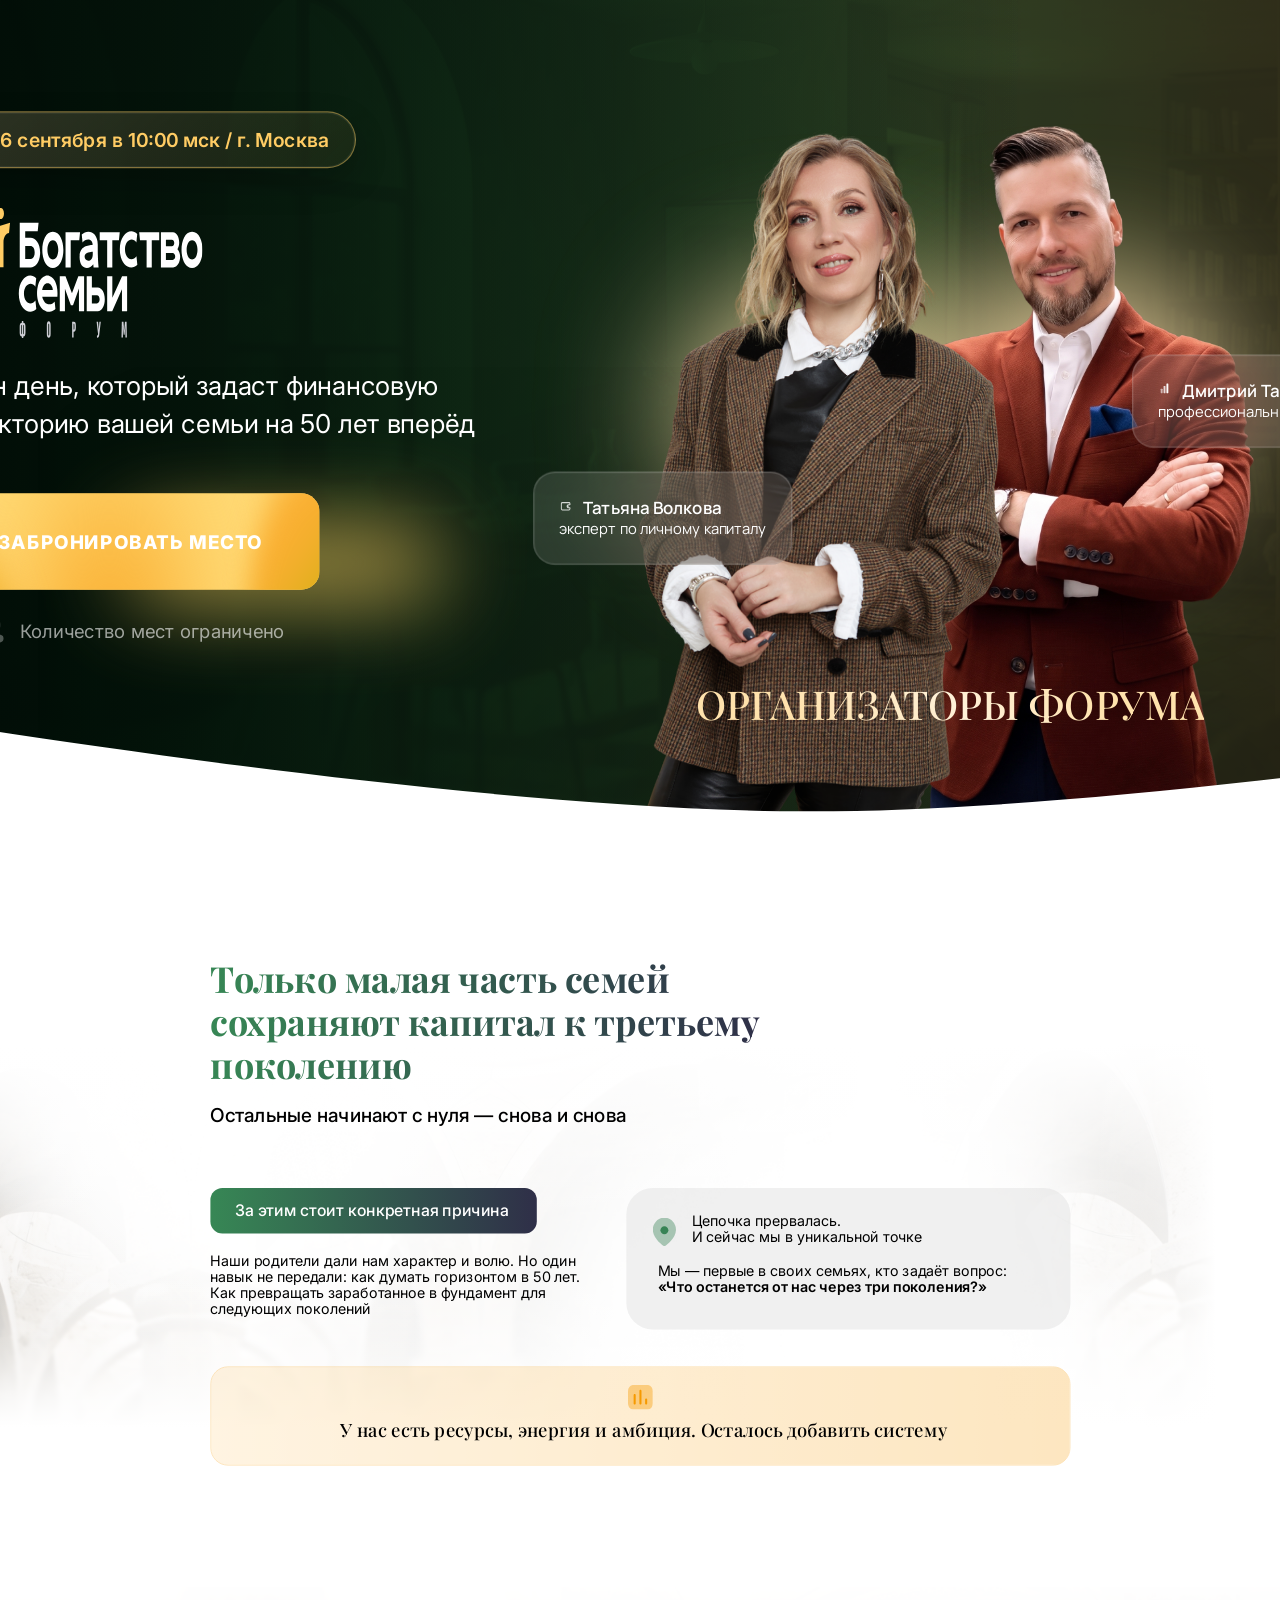
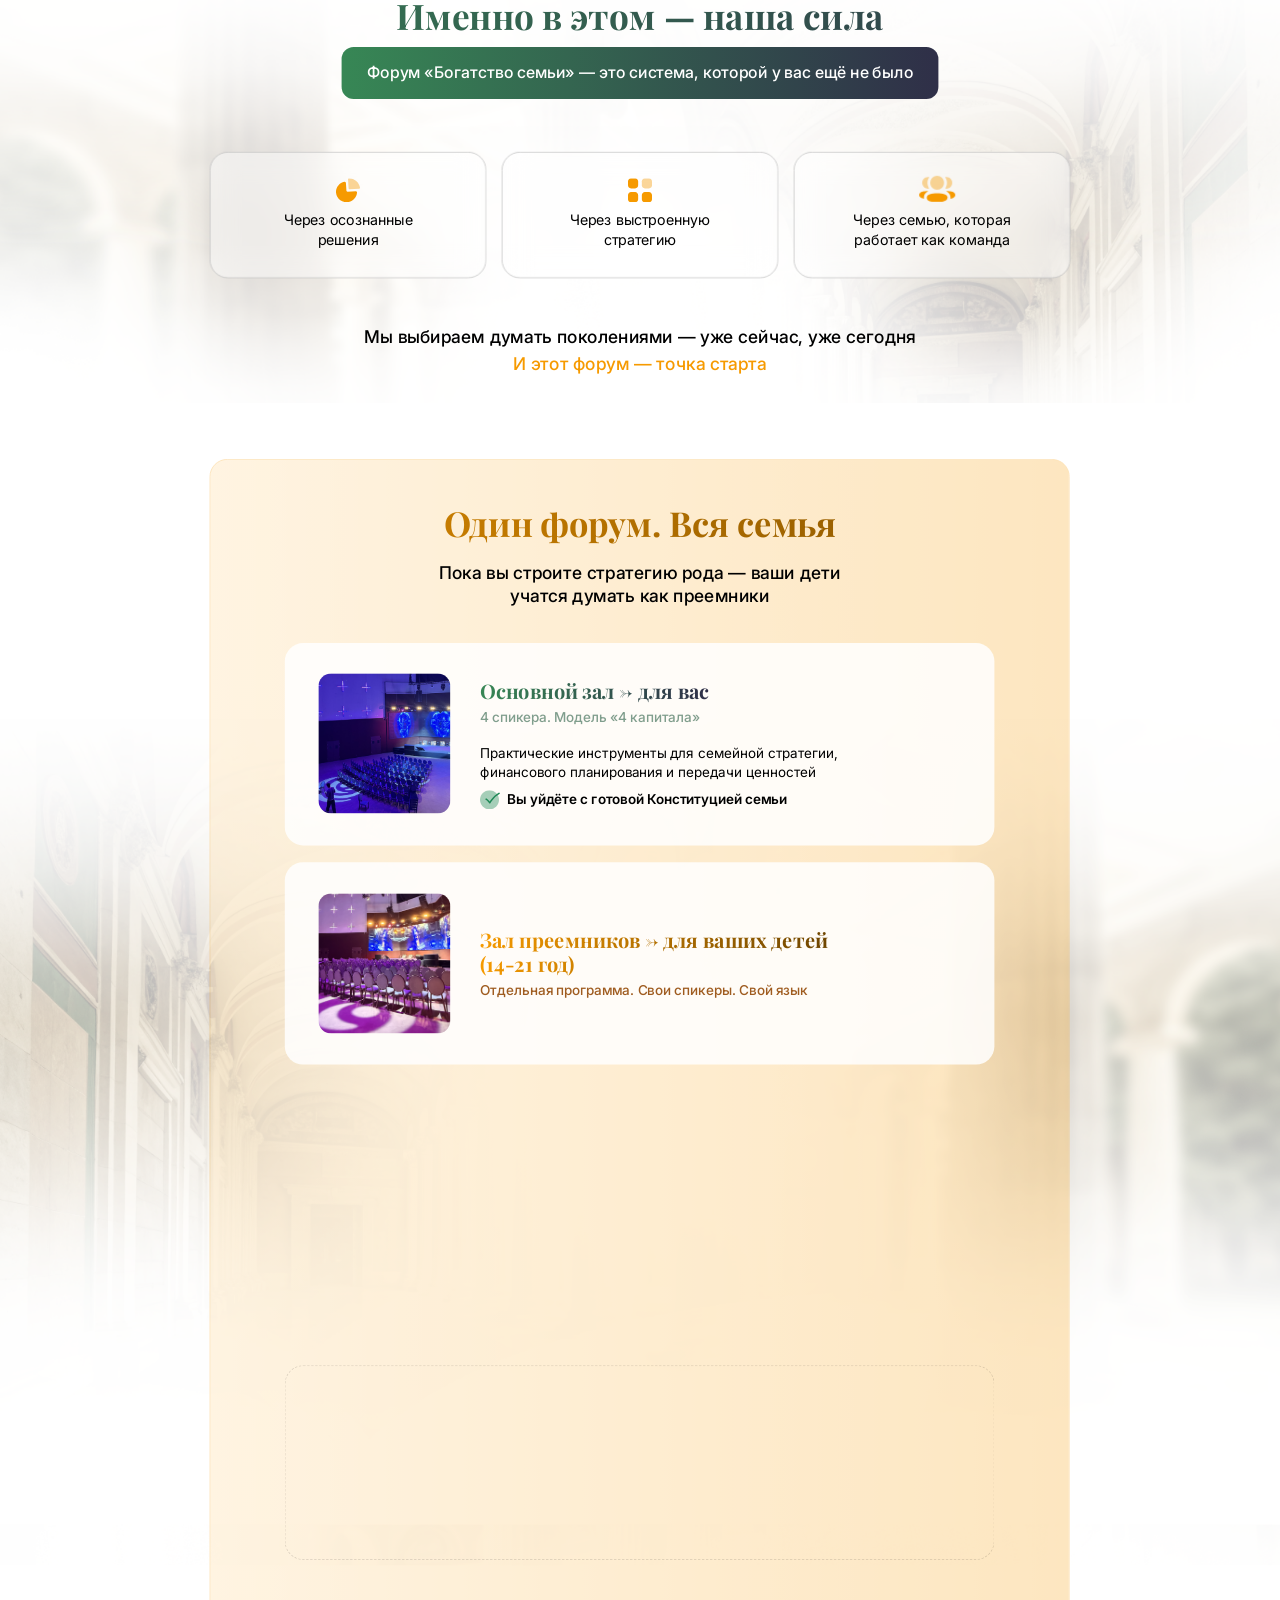
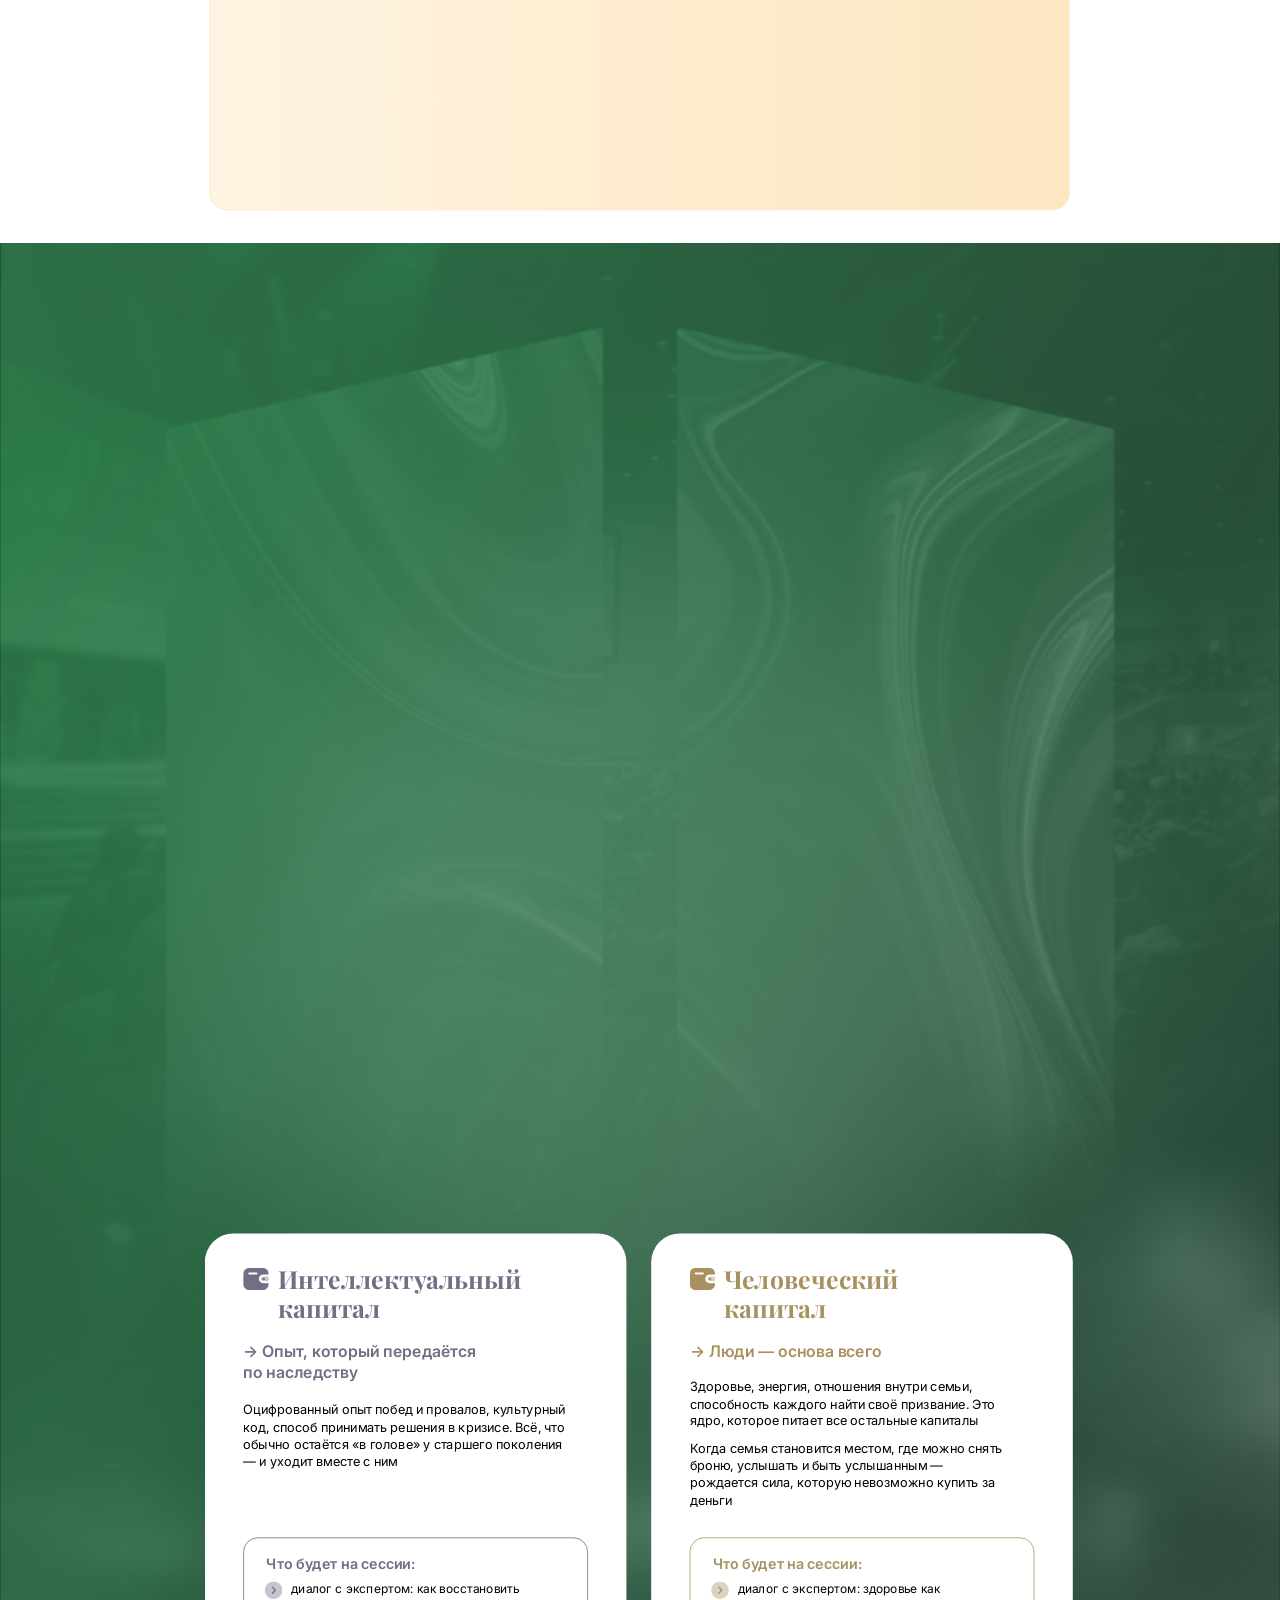
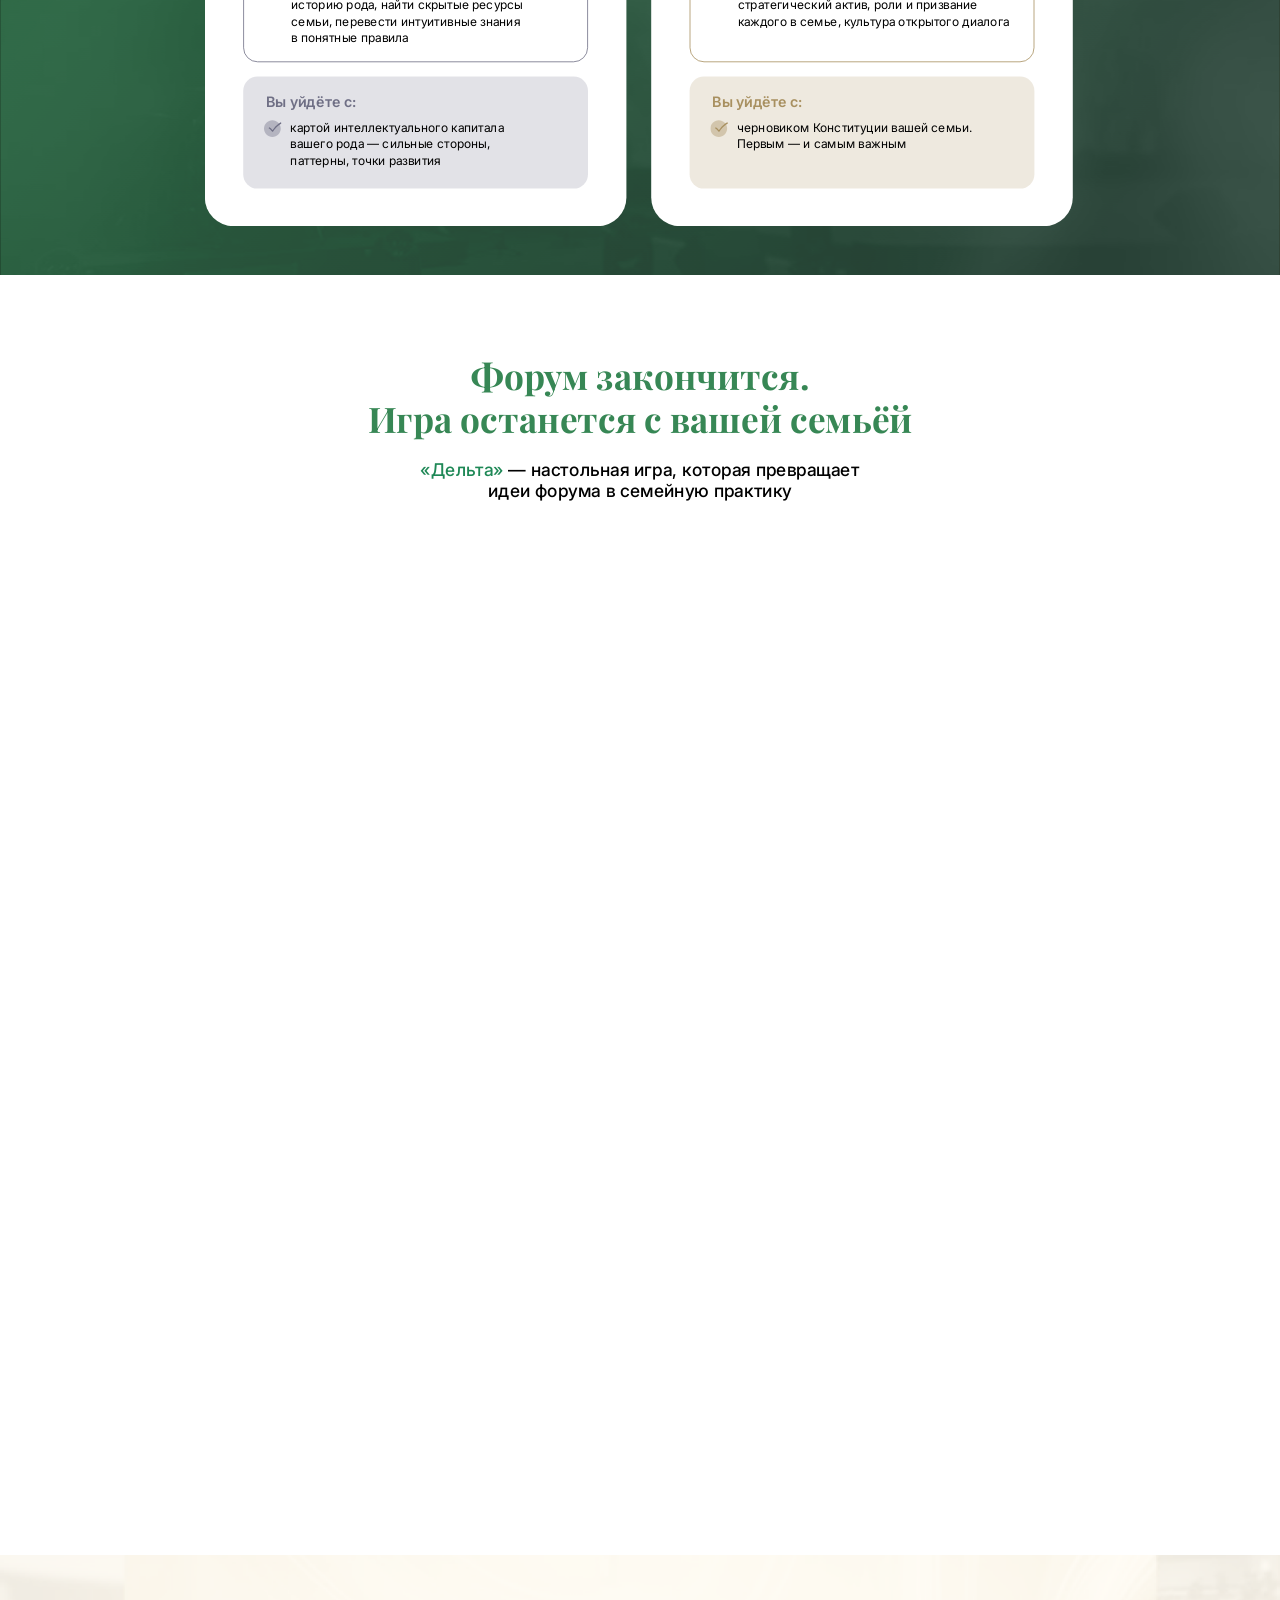
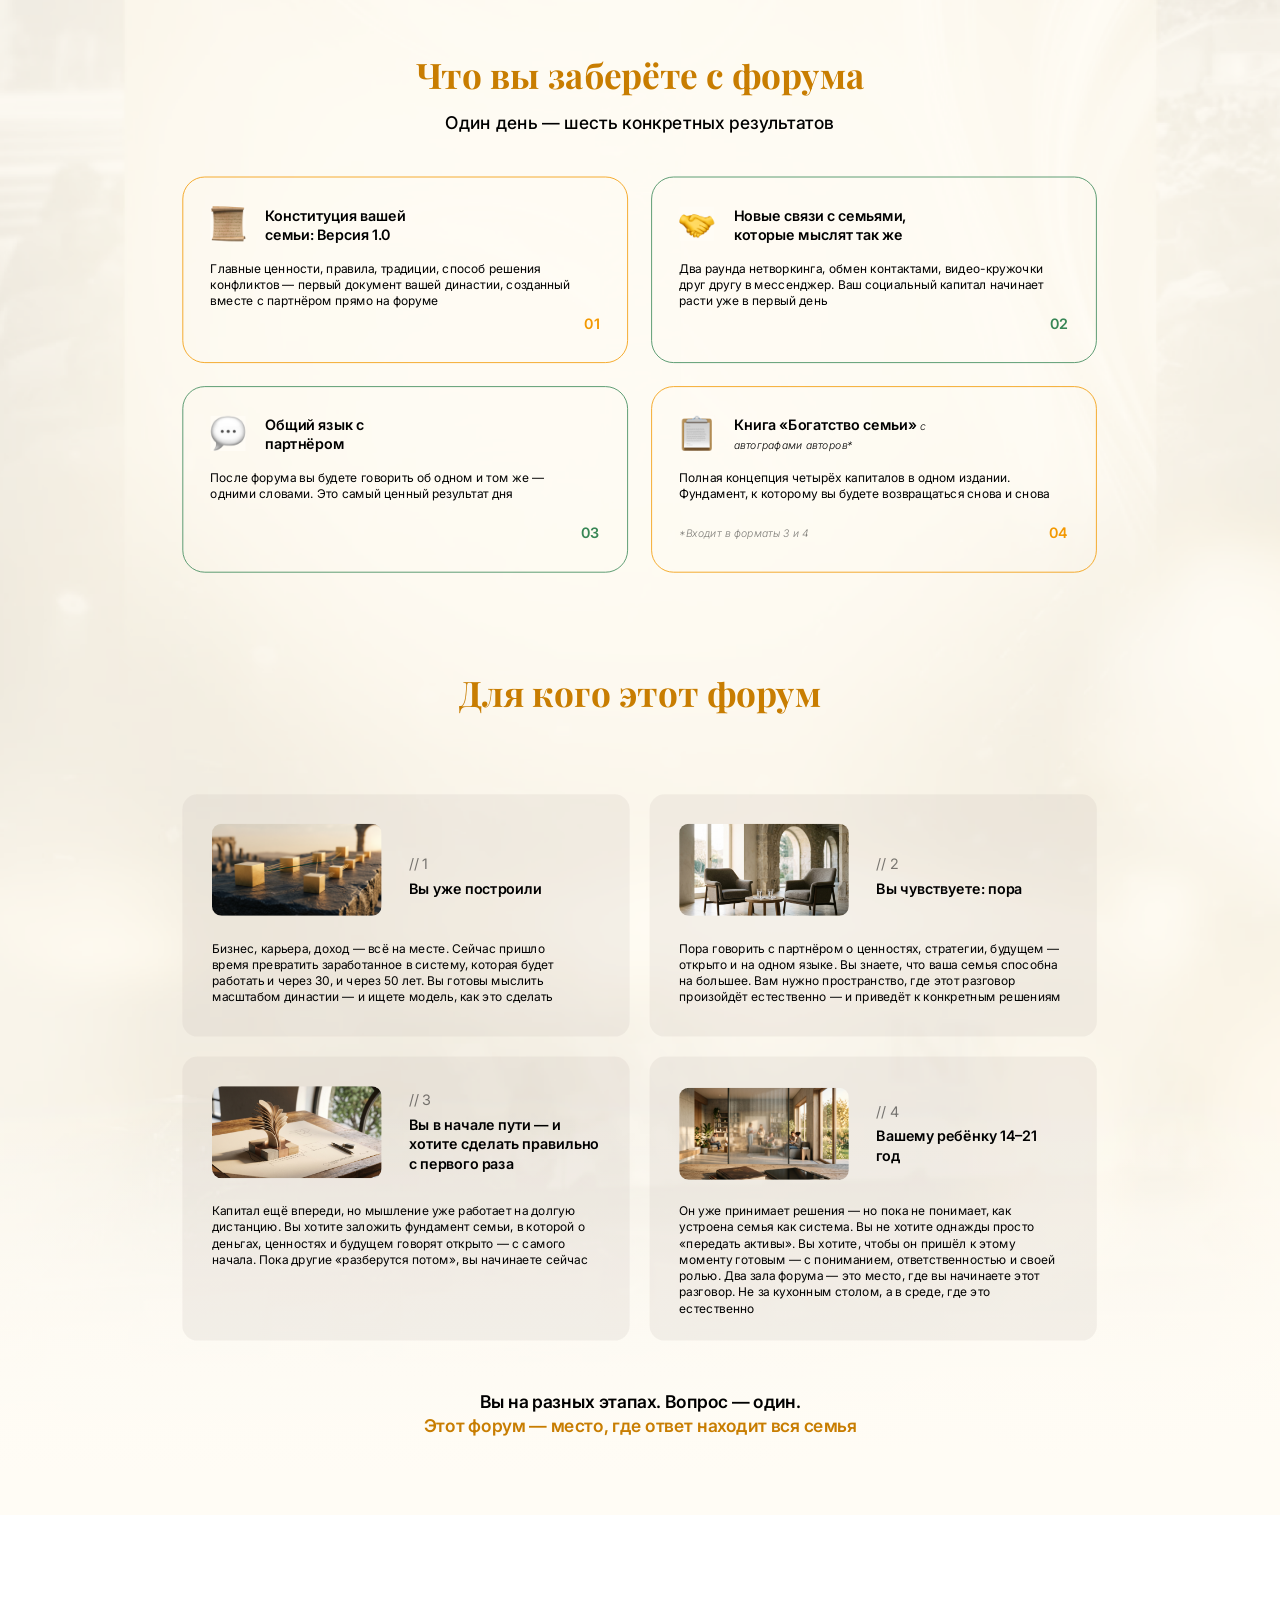
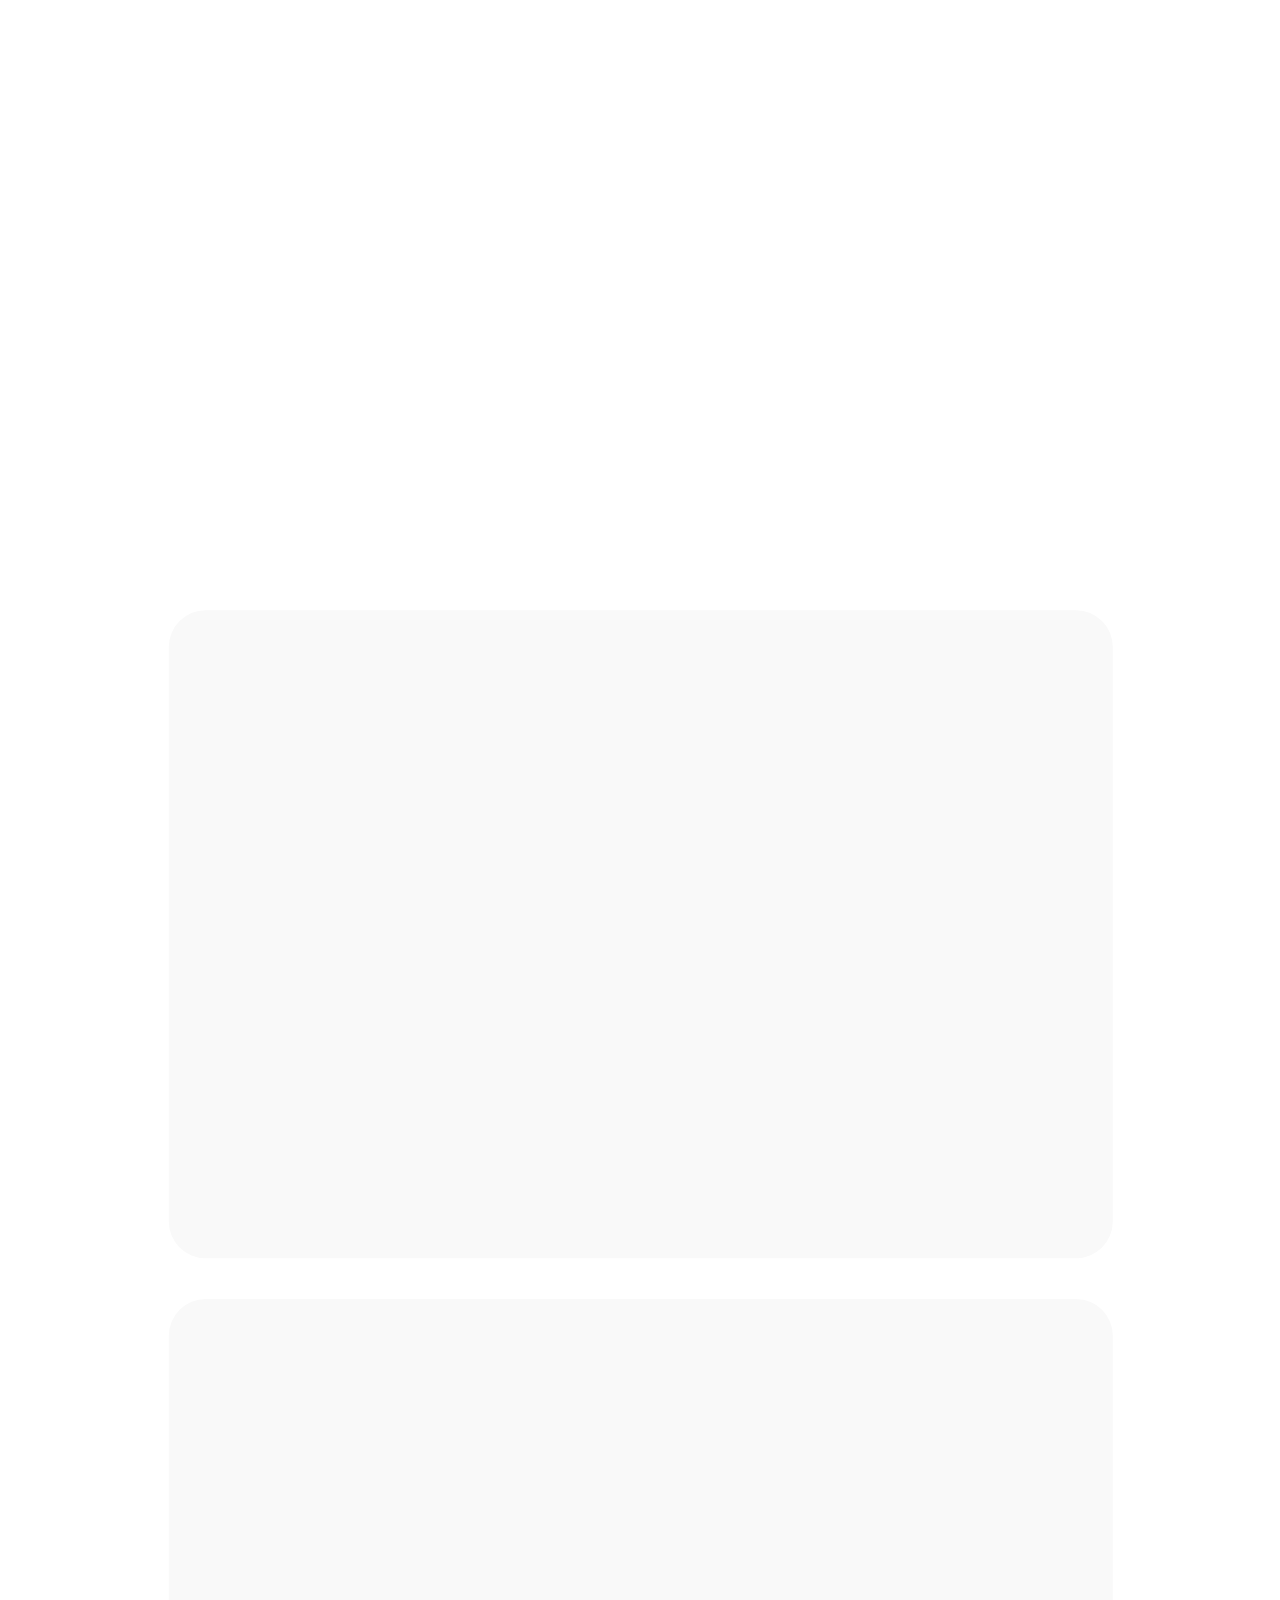
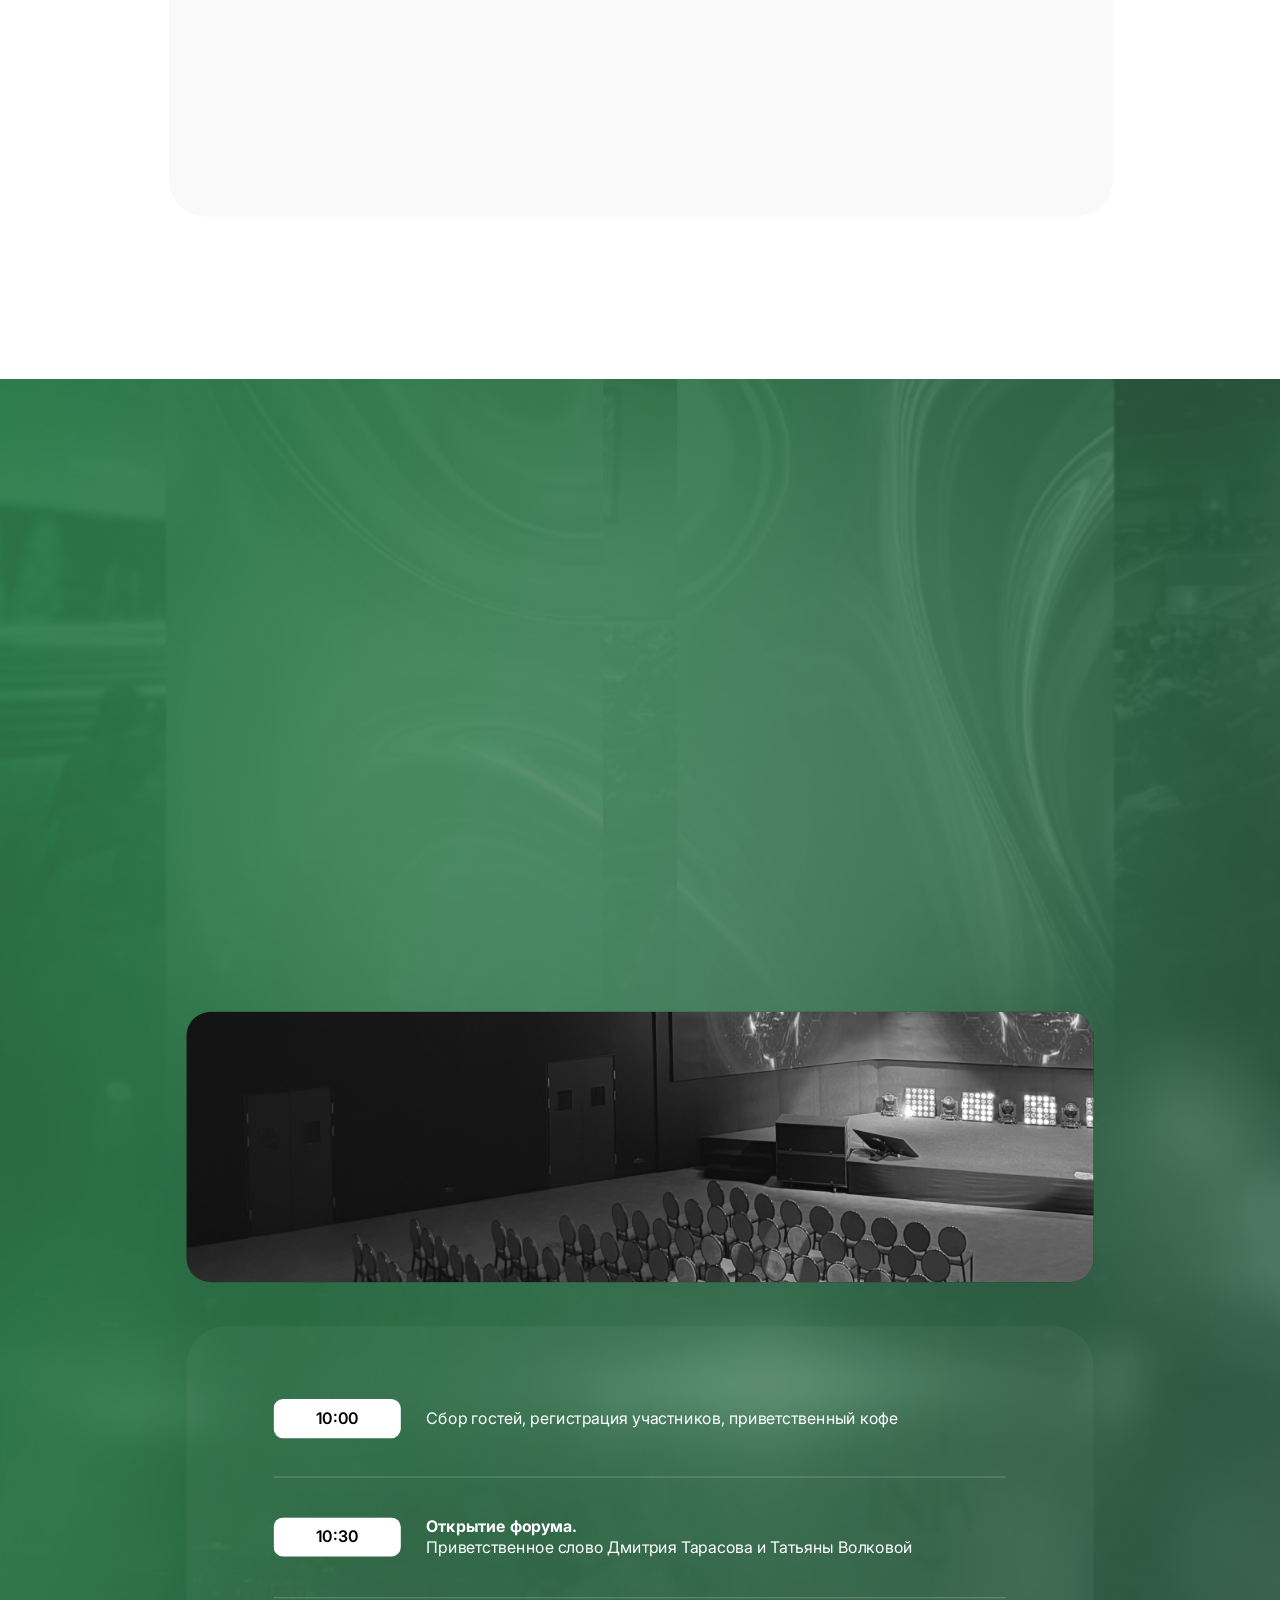
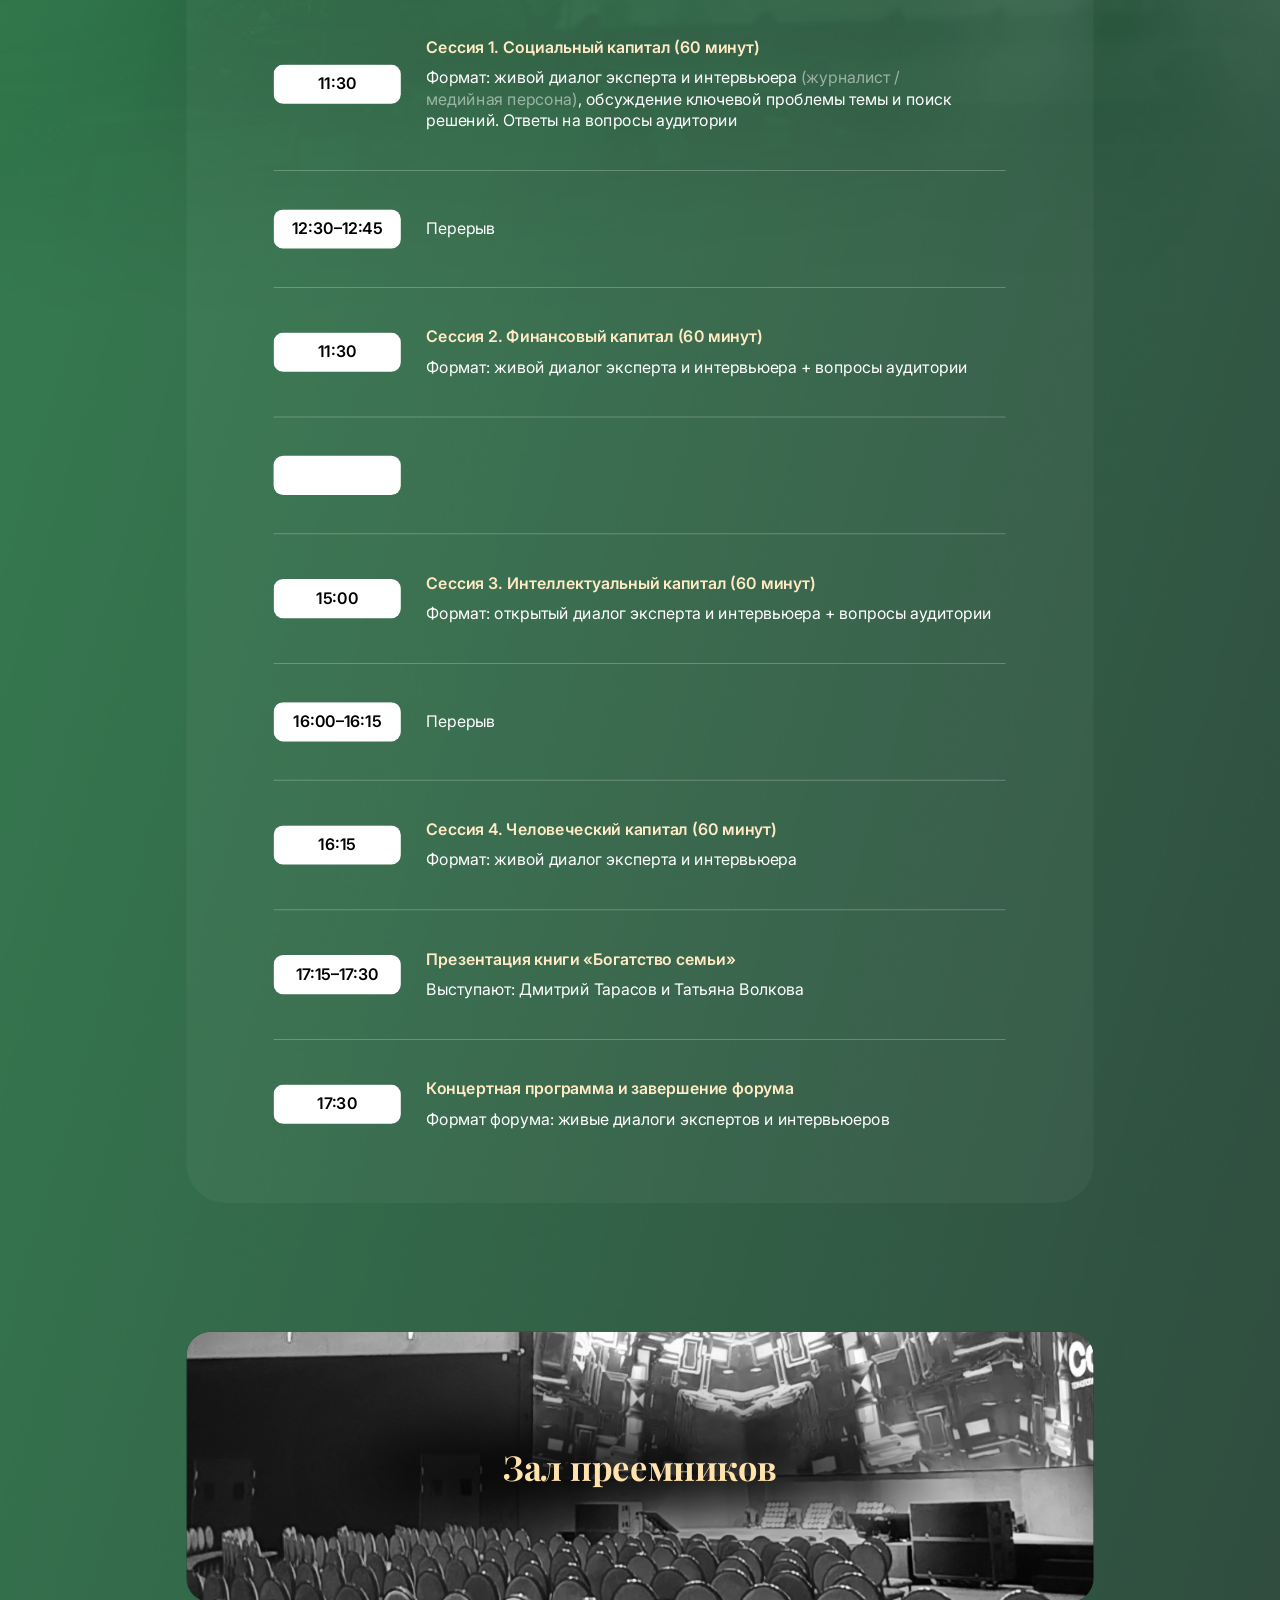
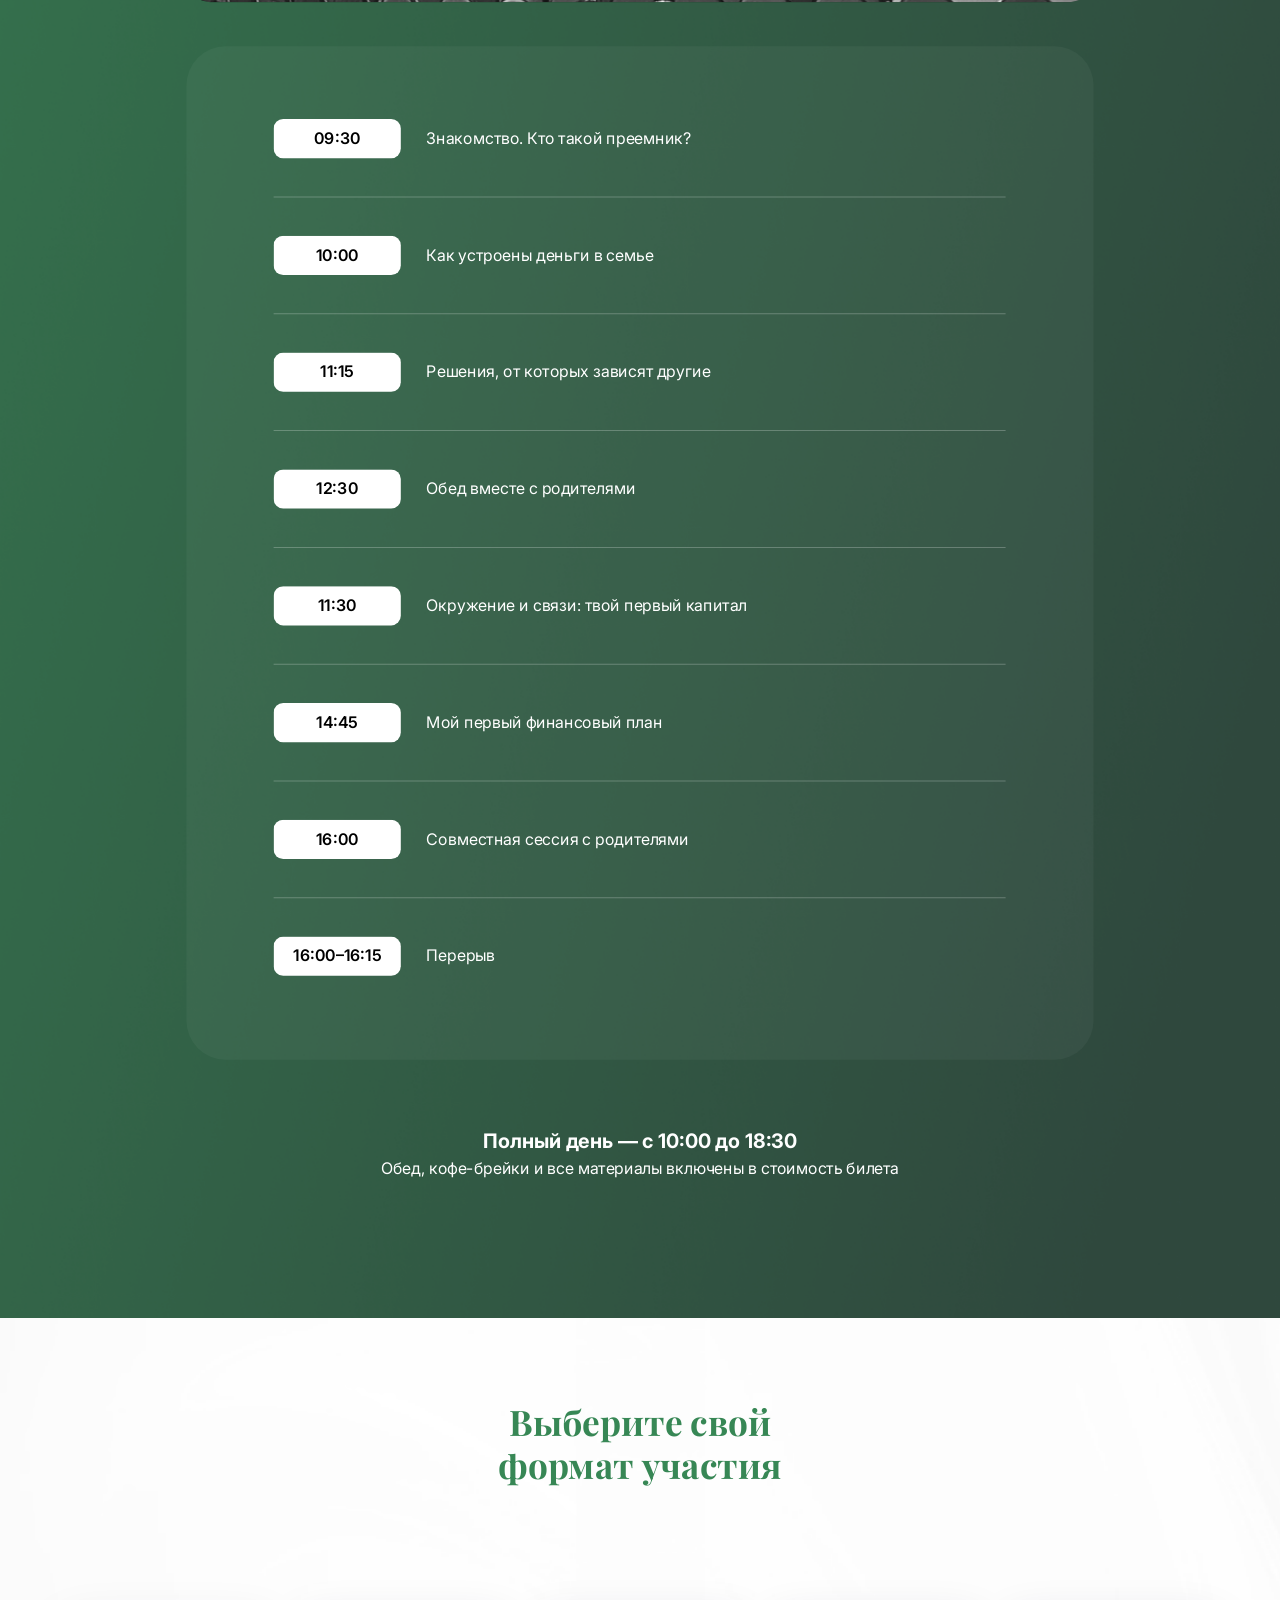
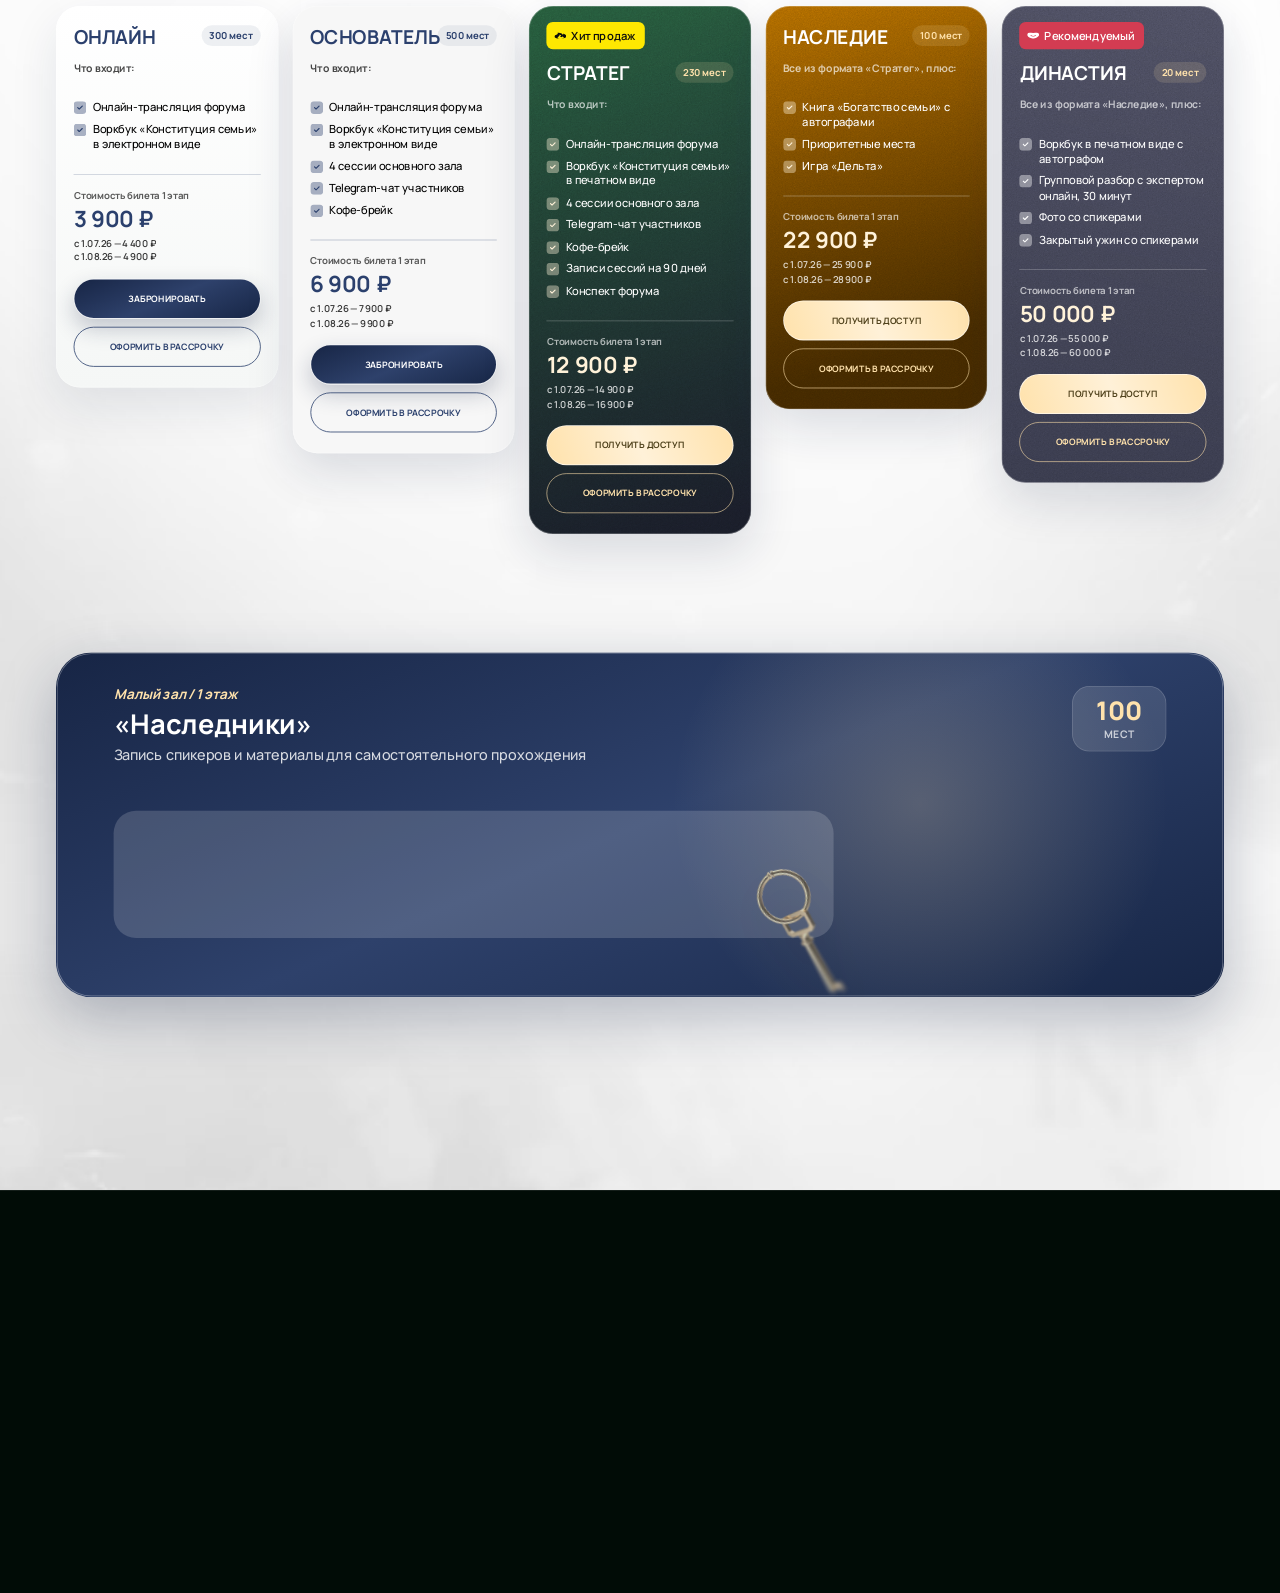
==== commit b5369e21: "feat: fix pix" ====
--- a/dubltarify.html
+++ b/dubltarify.html
@@ -630,6 +630,10 @@
     <div class="s9__pill s9__pill--t7"></div>
     <div class="s9__star" style="left:659px;top:564px"><img src="assets/s9-icon-materials.svg" alt=""></div>
     <p class="s9__ptext s9__ptext--t7" style="left:681px;top:560px;width:290px">За 2025 год вышло <b>более 2 500 материалов</b> в СМИ с комментариями Татьяны Волковой</p>
+
+    <div class="s9__pill s9__pill--t8"></div>
+    <div class="s9__star" style="left:659px;top:684px"><img src="assets/s9-icon-3children.svg" alt=""></div>
+    <p class="s9__ptext s9__ptext--t8" style="left:681px;top:680px;width:279px">Мать троих детей</p>
 
     <!-- Tatiana photo -->
     <div class="s9__photo-wrap s9__photo-wrap--tatiana">
--- a/styles.css
+++ b/styles.css
@@ -1431,6 +1431,7 @@
     .s9__pill--t5 { left: 637px; top: 263px; height: 85px; }
     .s9__pill--t6 { left: 637px; top: 363px; height: 160px; }
     .s9__pill--t7 { left: 637px; top: 538px; height: 105px; }
+    .s9__pill--t8 { left: 637px; top: 658px; height: 85px; }
 
     /* Dmitry pills — left col */
     .s9__pill--d1 { left: 279px; top: 1124px; height: 85px; }
@@ -2678,6 +2679,7 @@
     .s9__ptext--t5::before { background-image: url('assets/s9-icon-graduates.svg'); }
     .s9__ptext--t6::before { background-image: url('assets/s9-icon-smi.svg'); }
     .s9__ptext--t7::before { background-image: url('assets/s9-icon-materials.svg'); }
+    .s9__ptext--t8::before { background-image: url('assets/s9-icon-3children.svg'); }
 
     .s9__ptext--d1::before { background-image: url('assets/s9-icon-investor25.svg'); }
     .s9__ptext--d2::before { background-image: url('assets/s9-icon-mgu.svg'); }
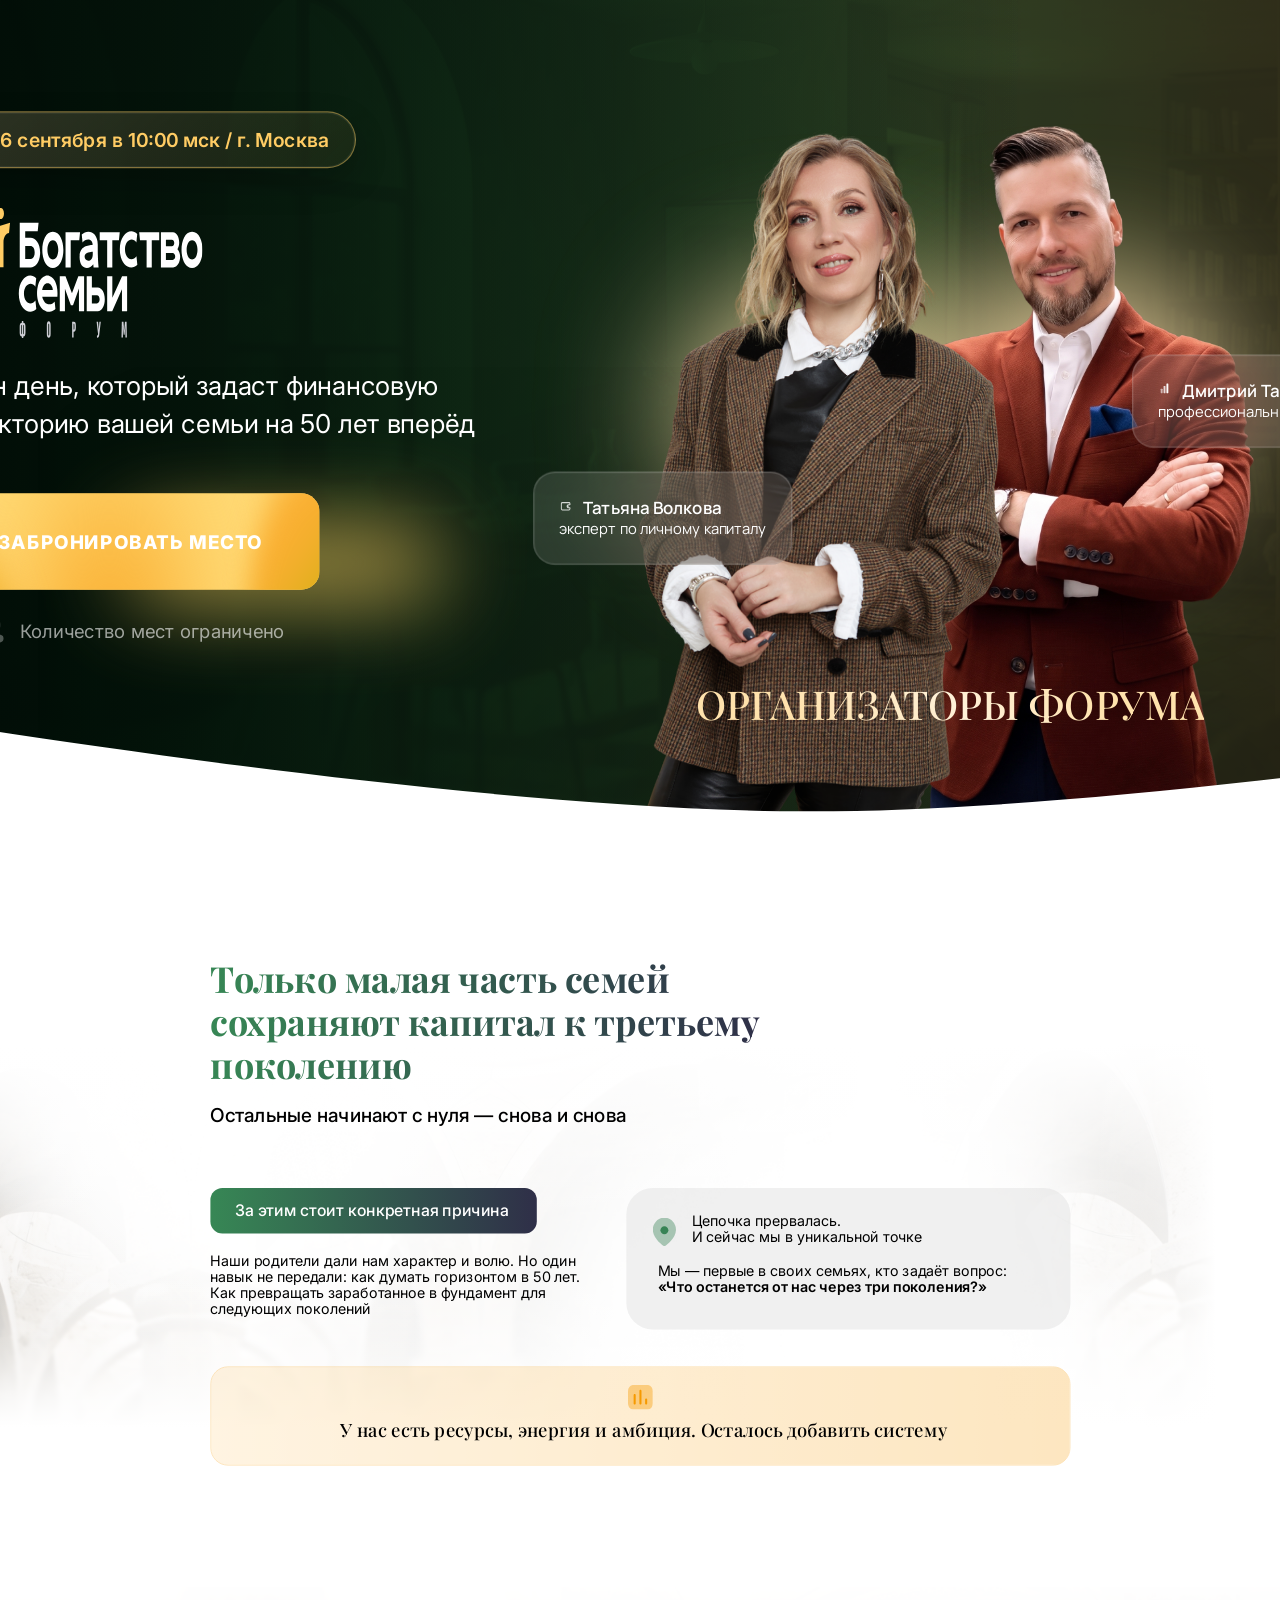
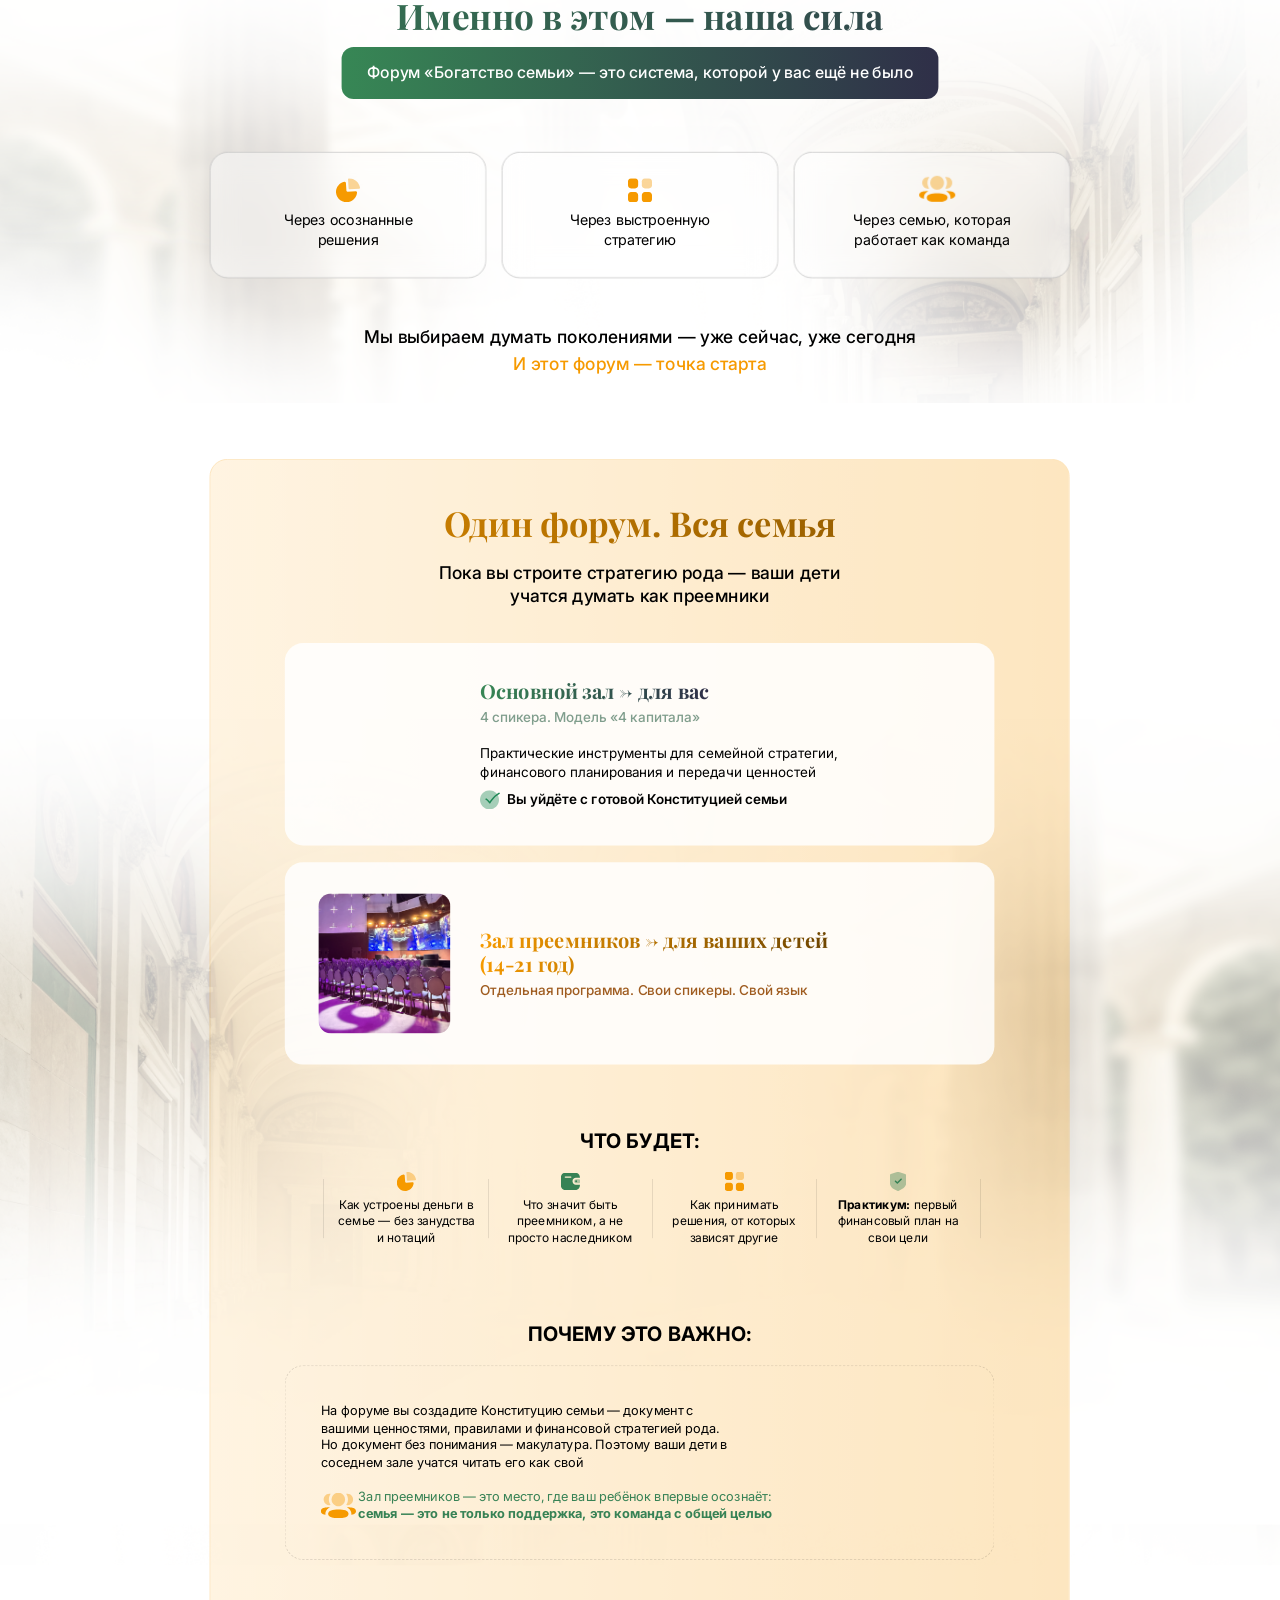
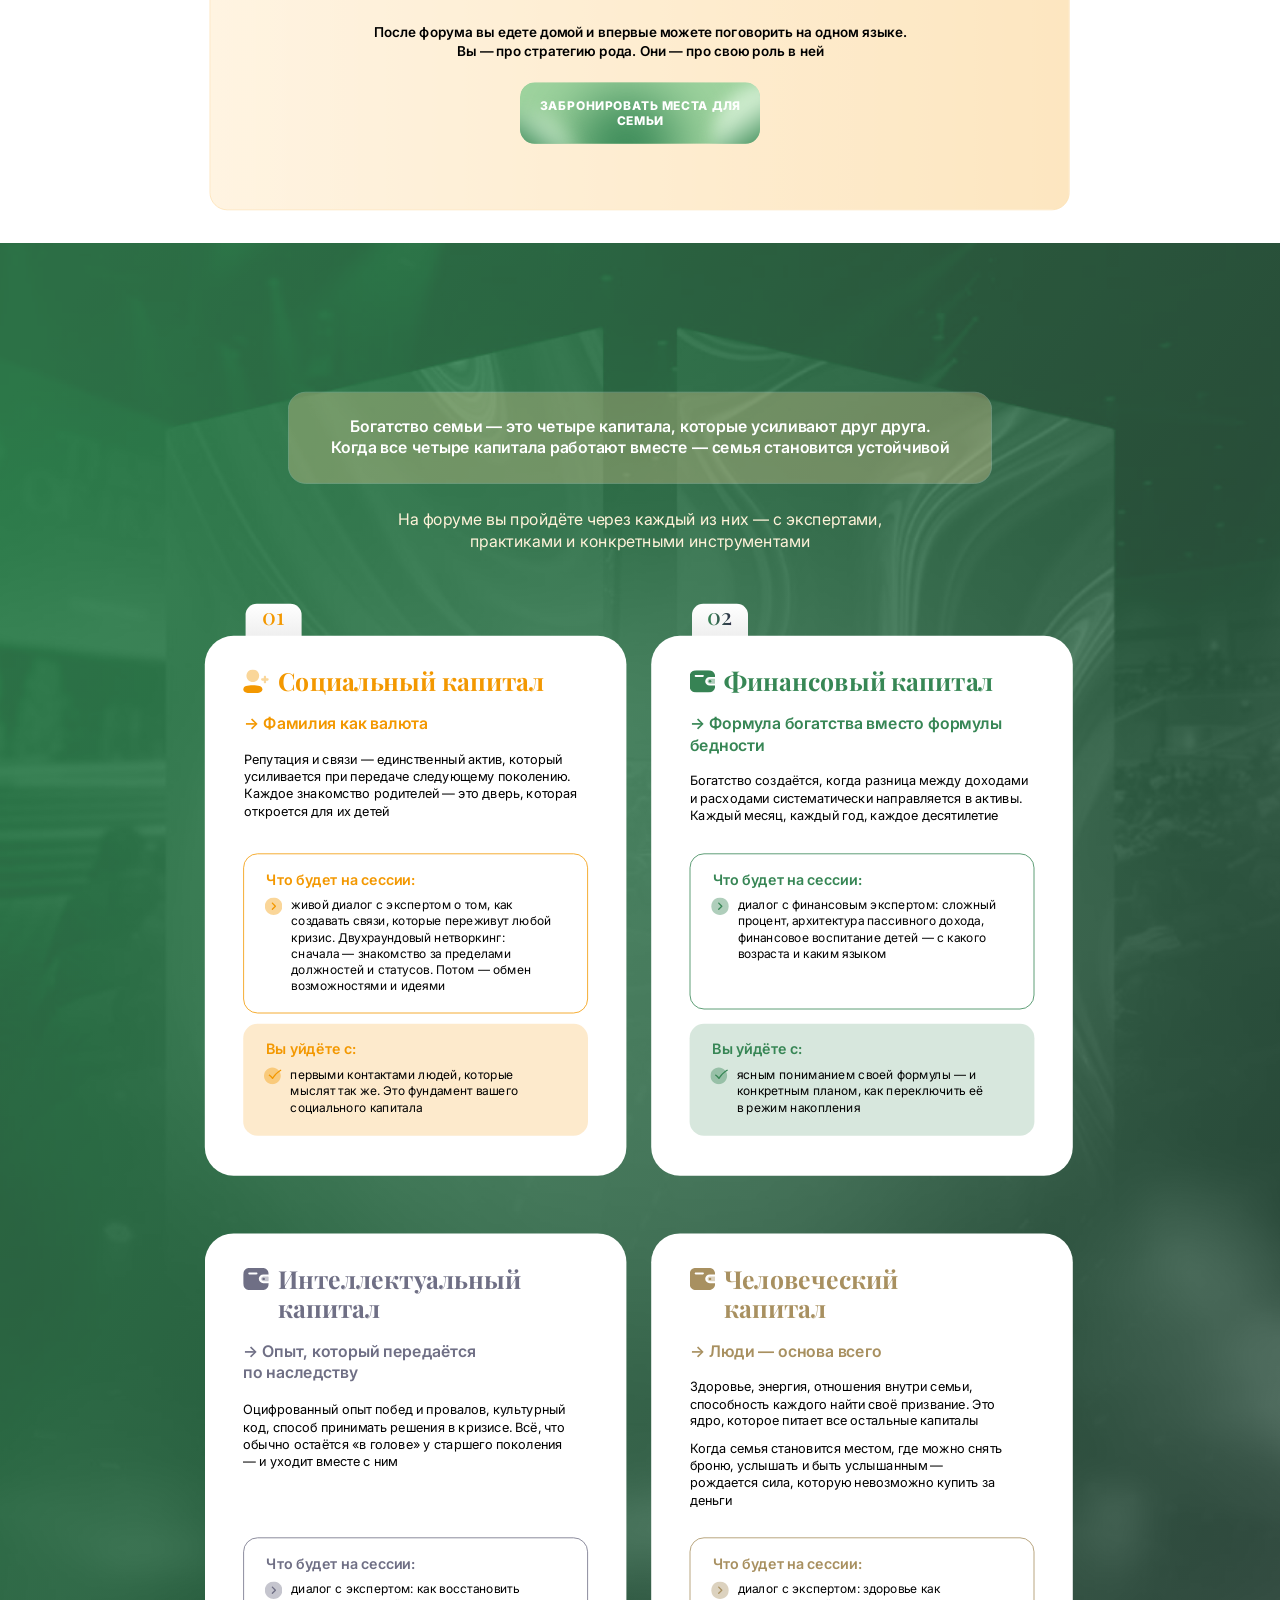
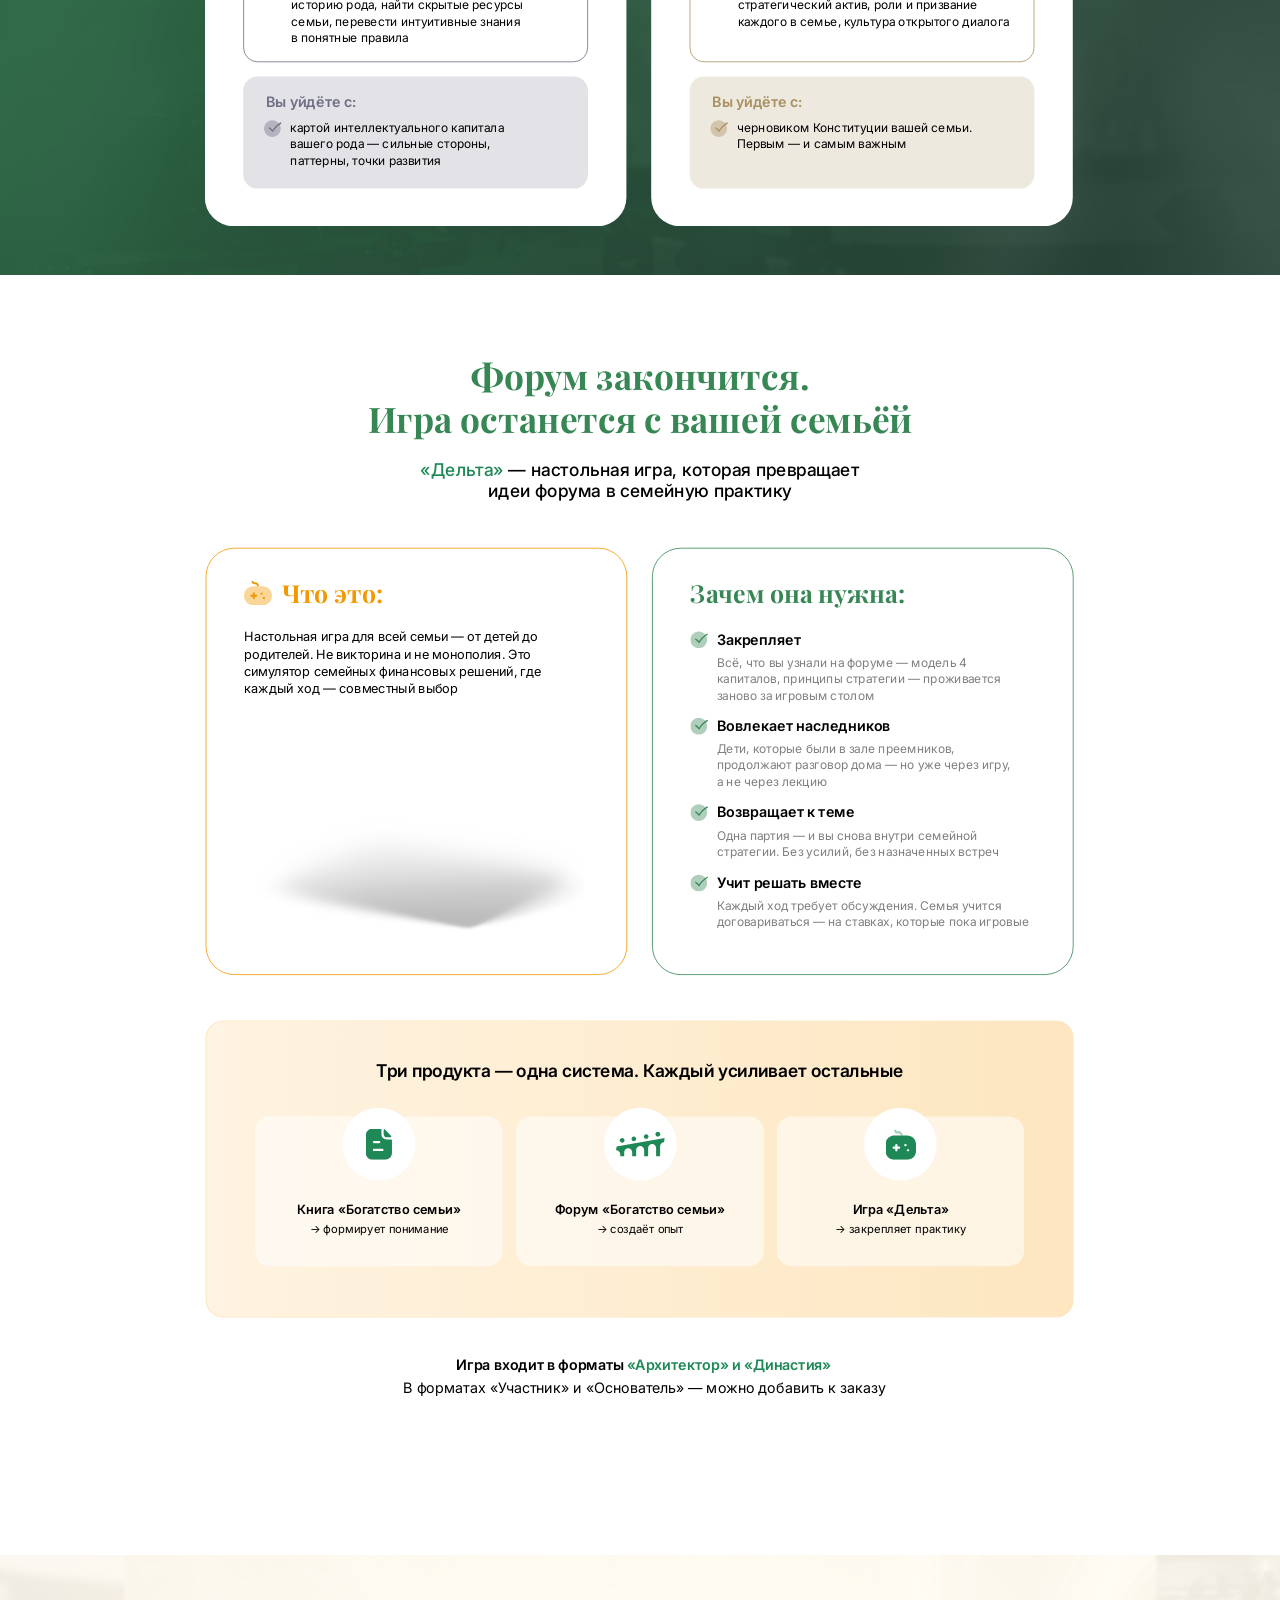
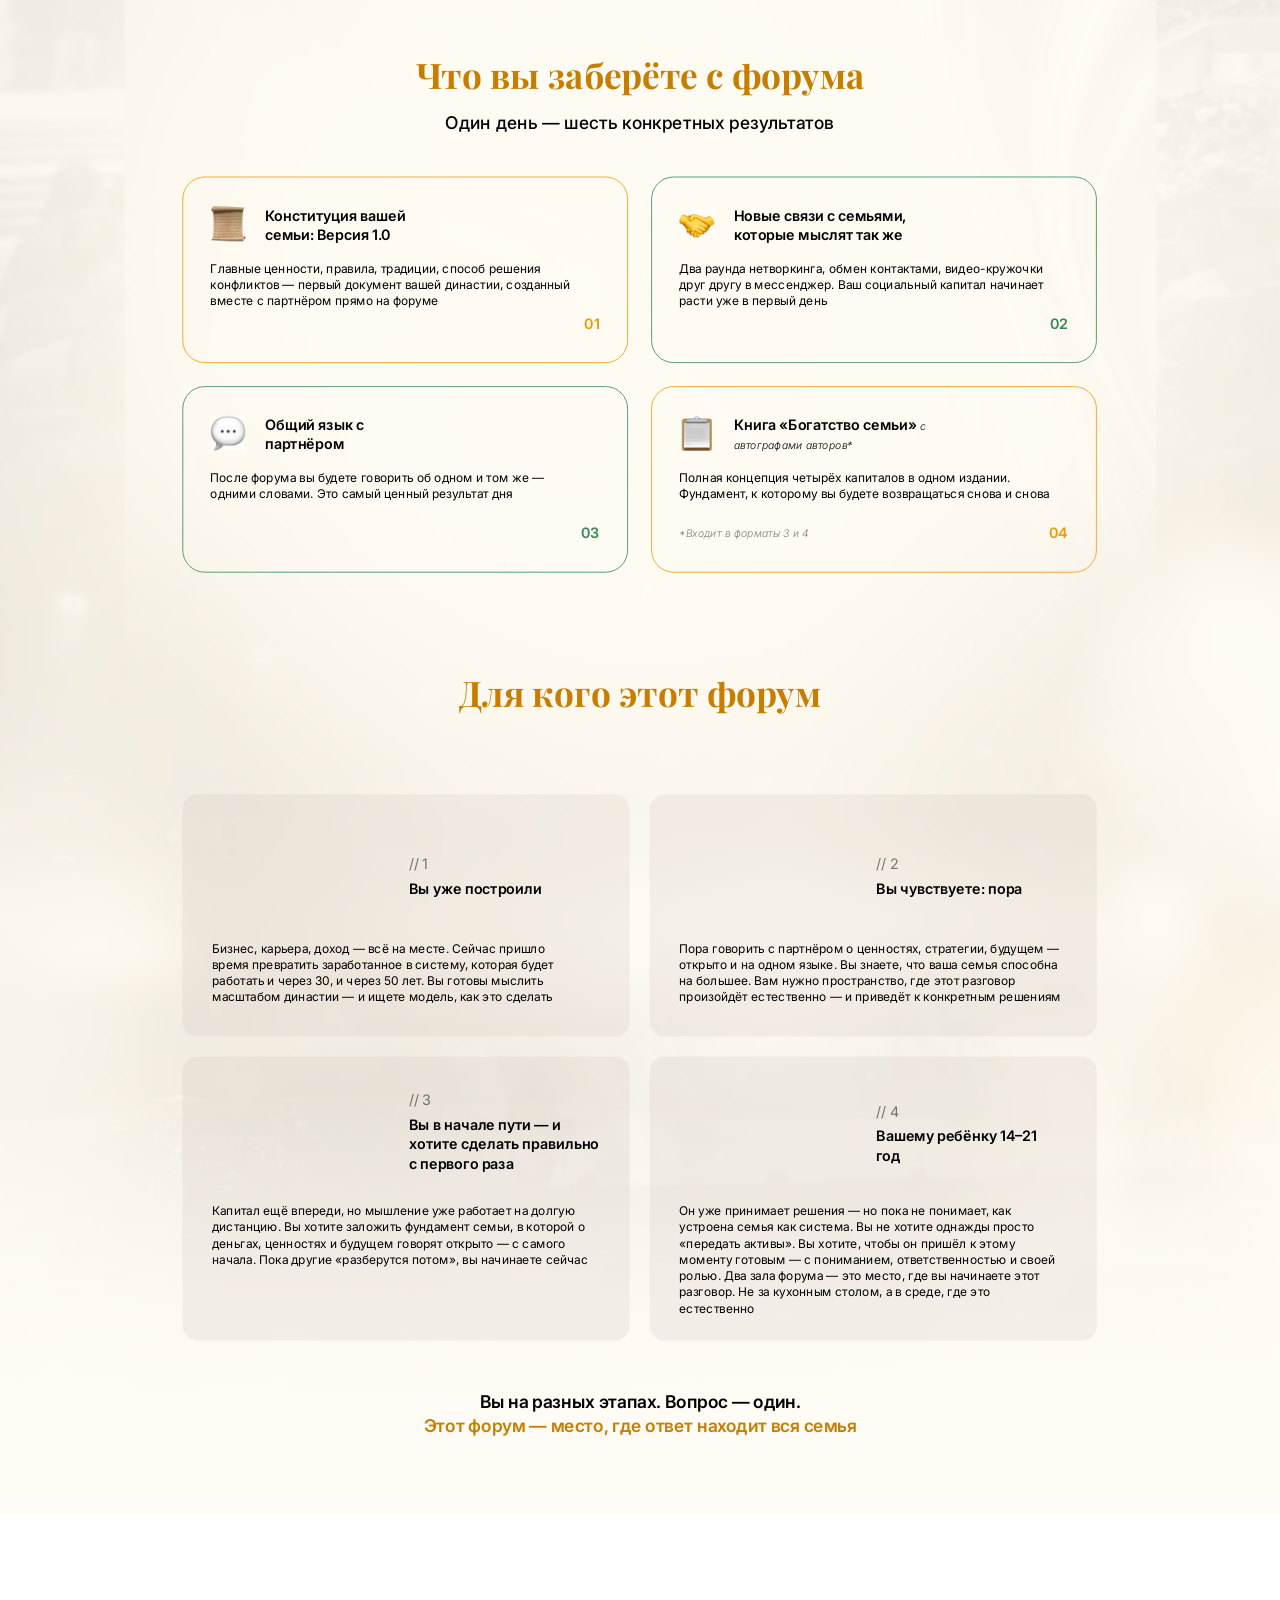
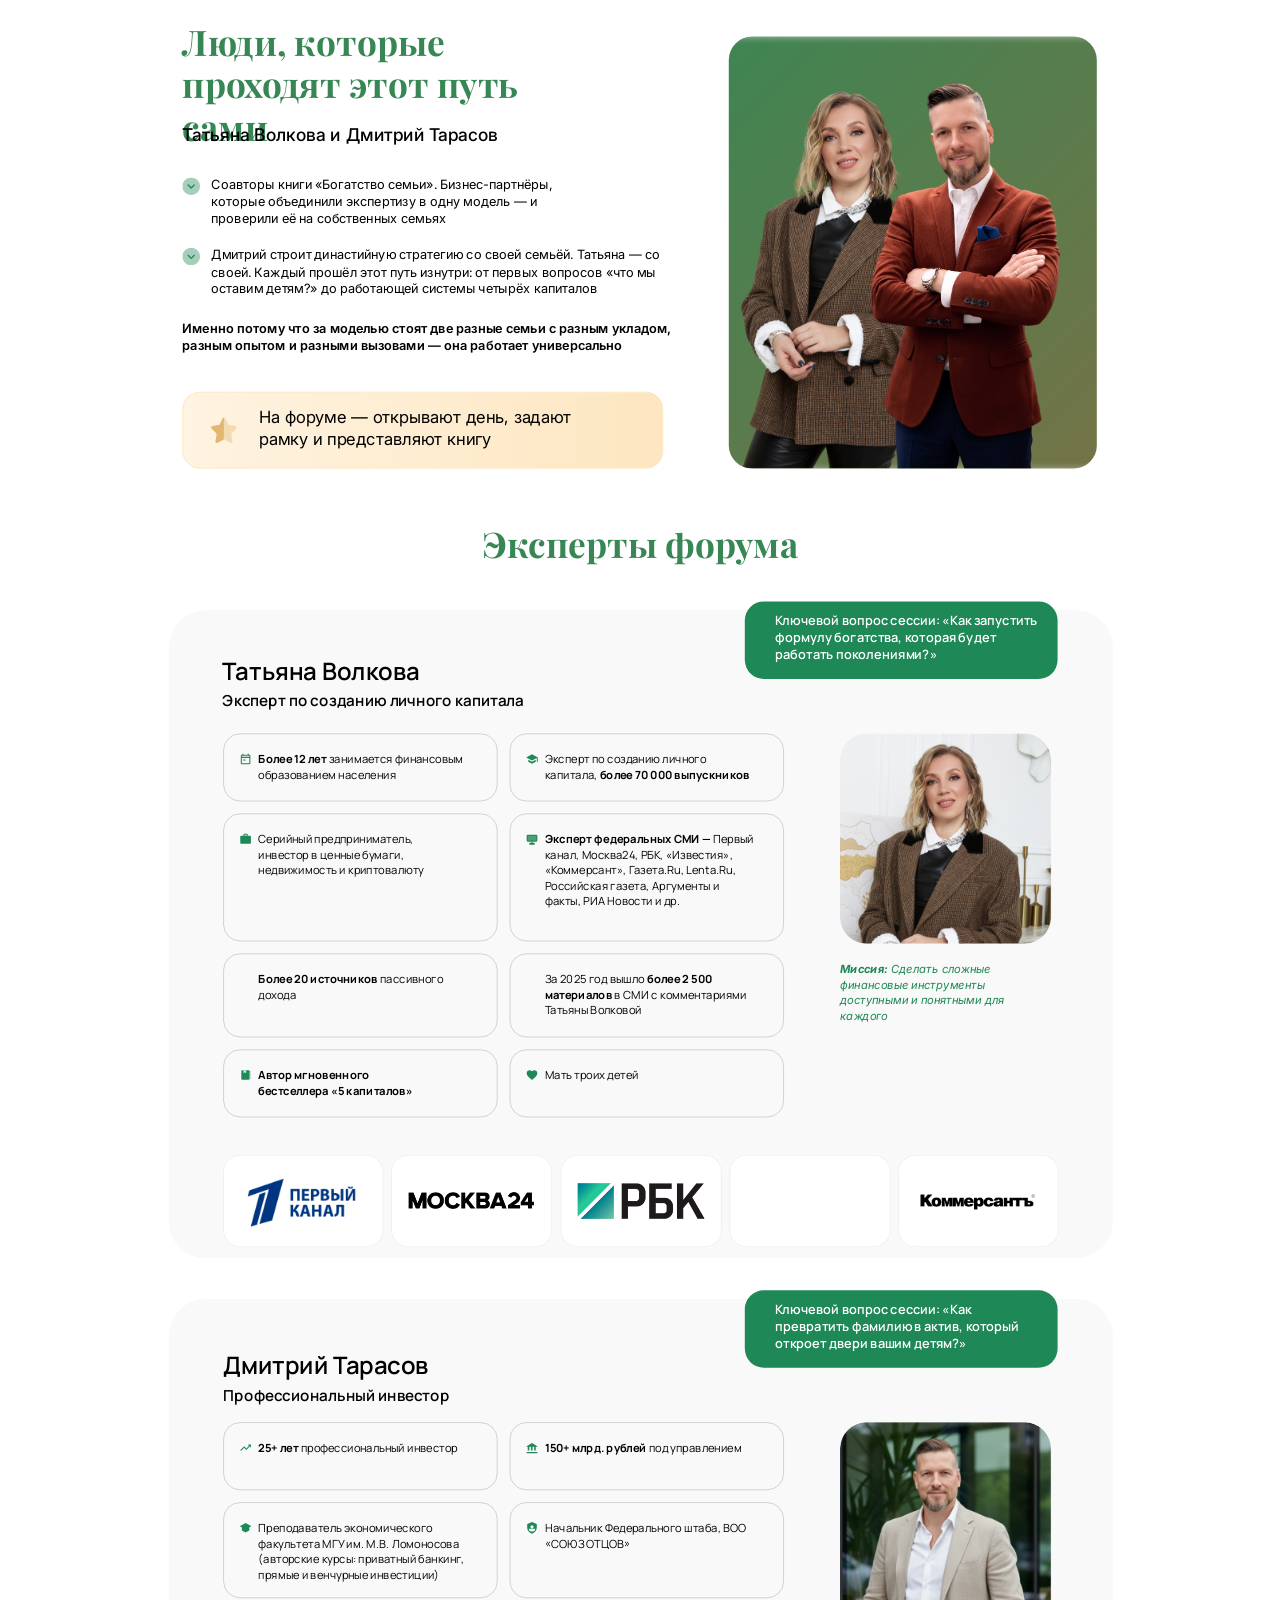
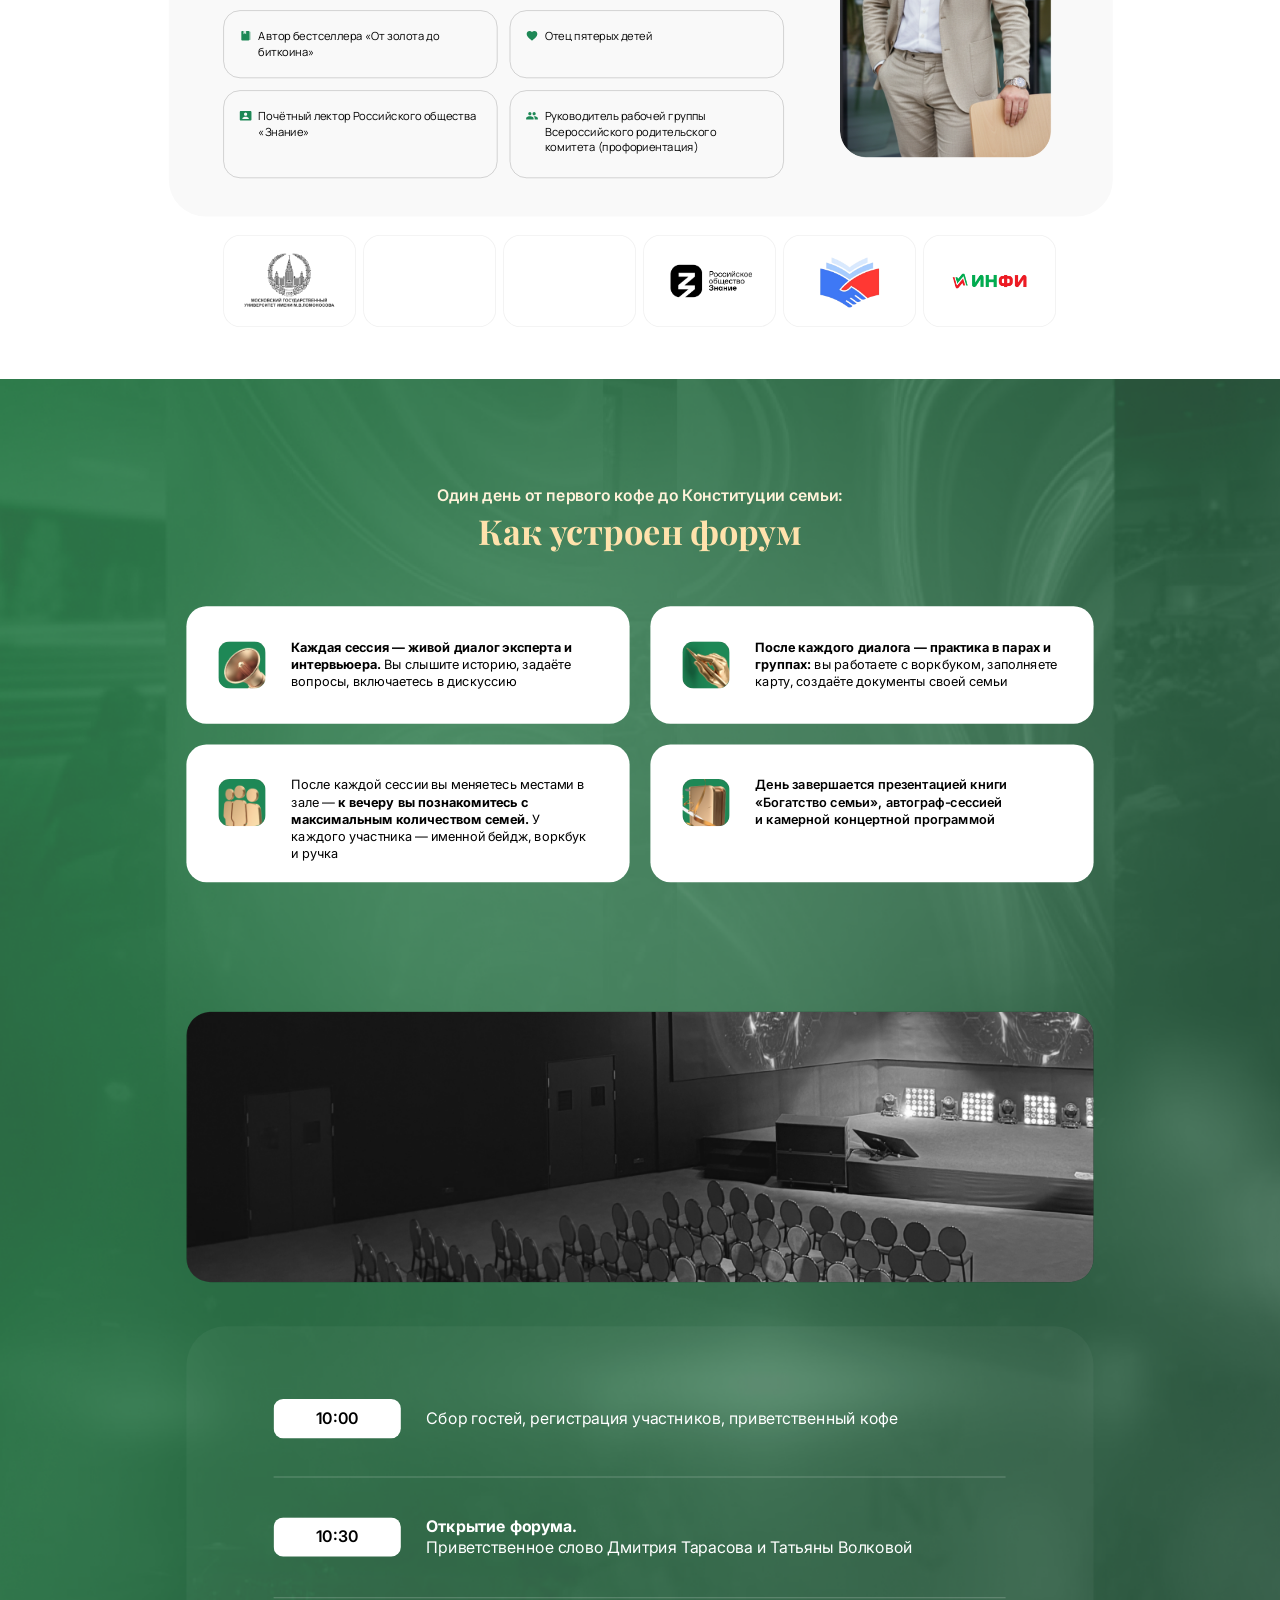
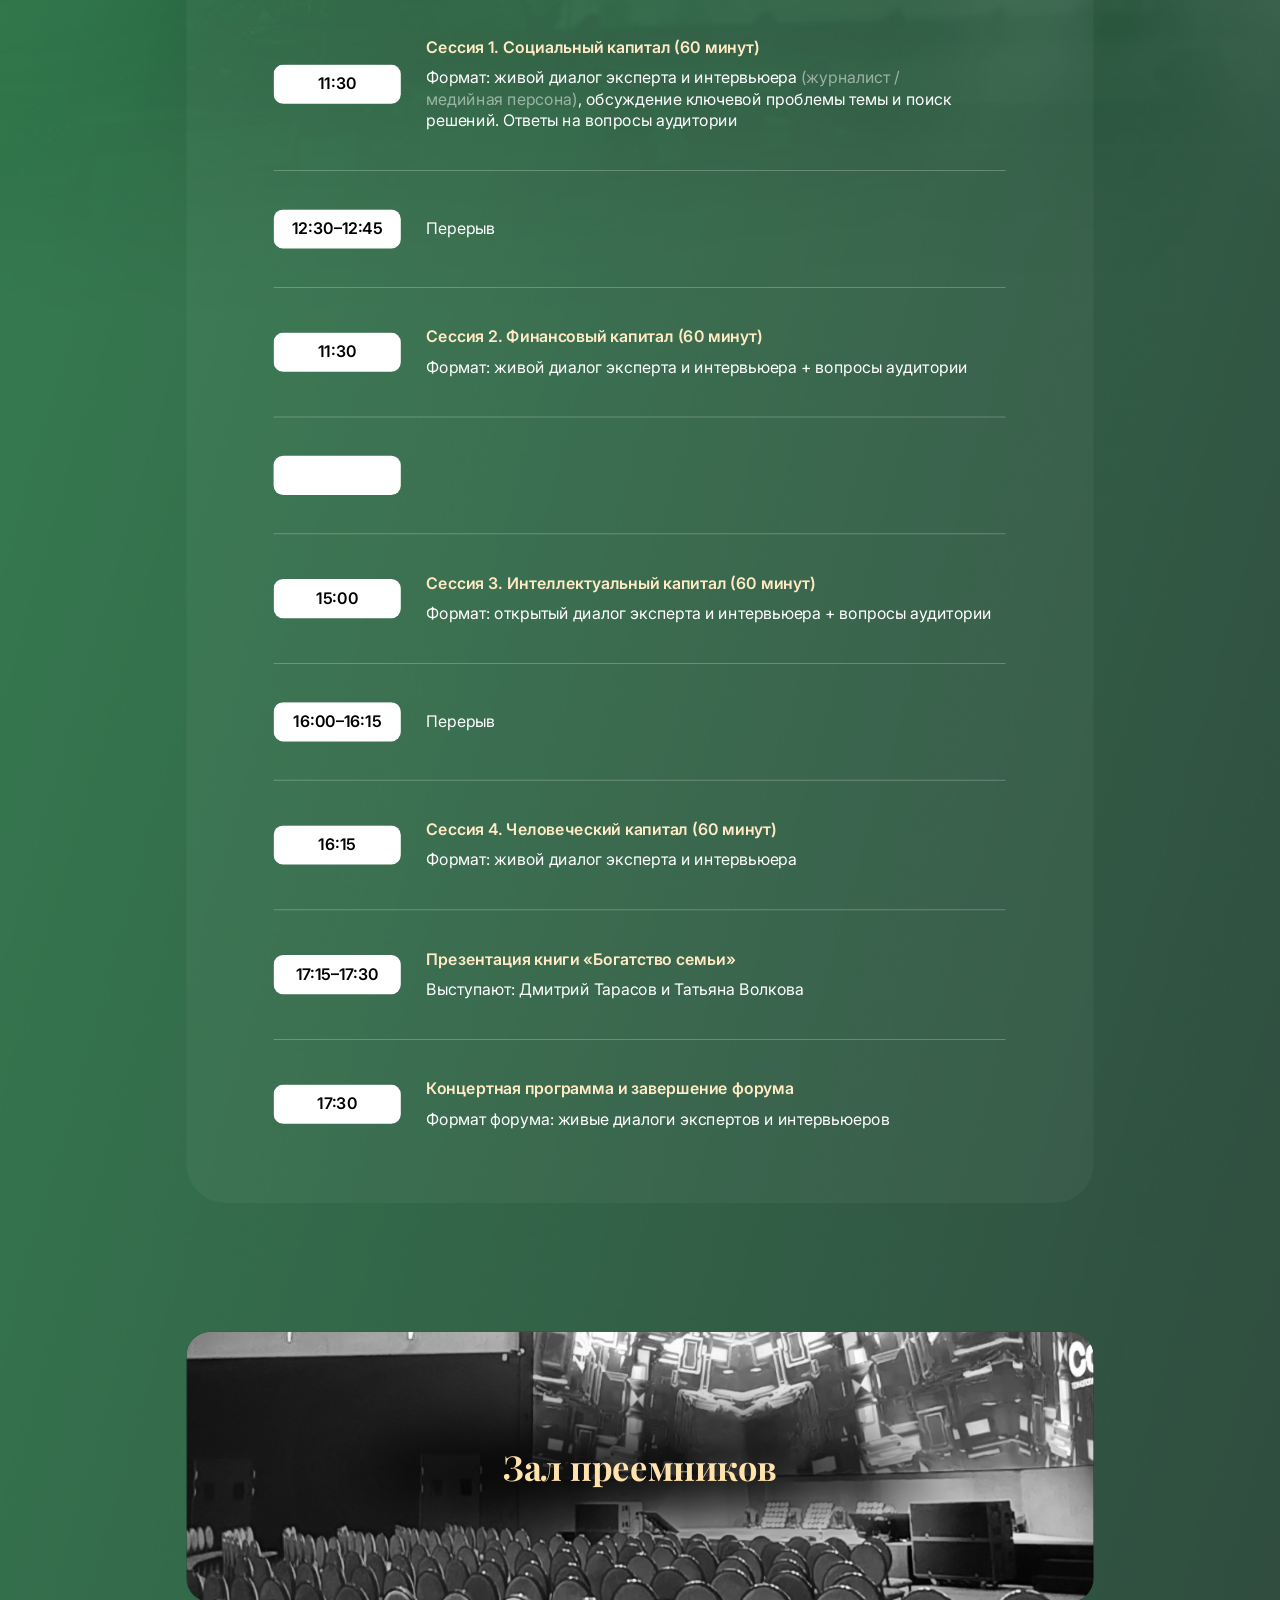
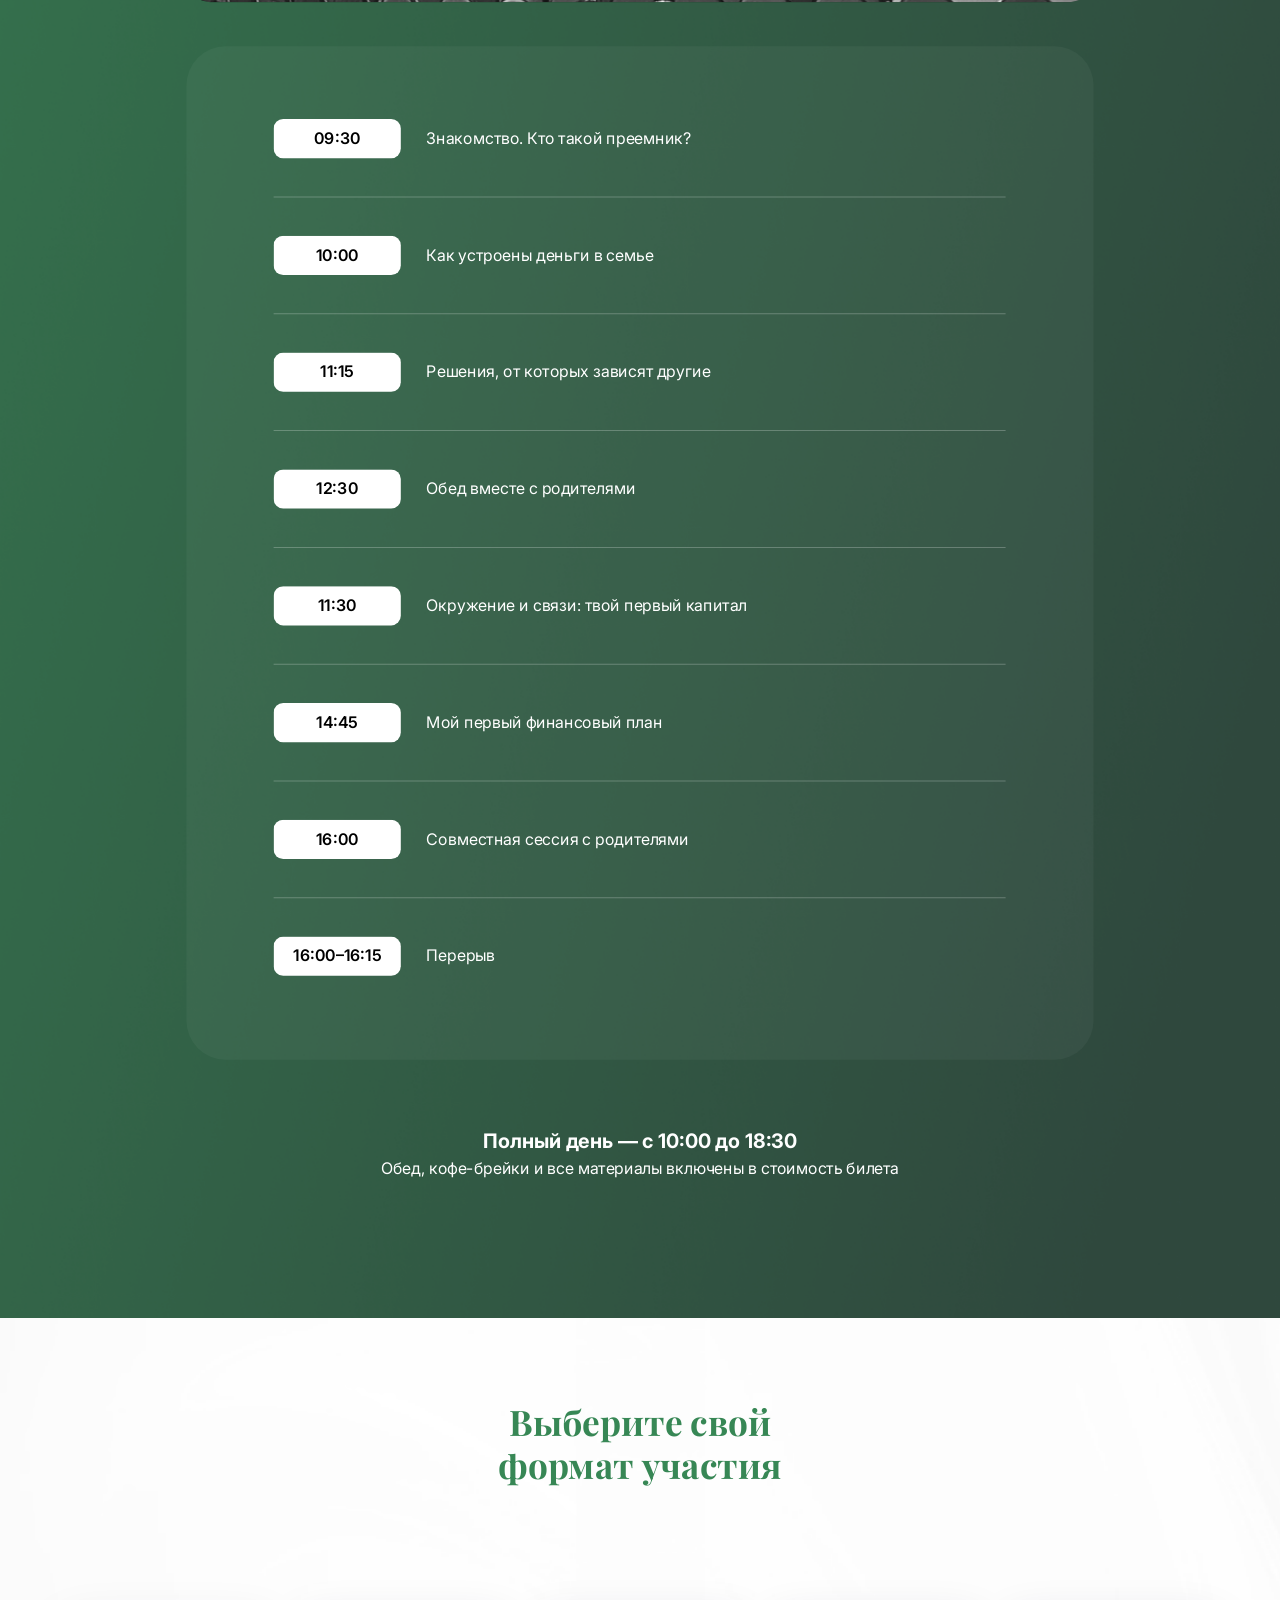
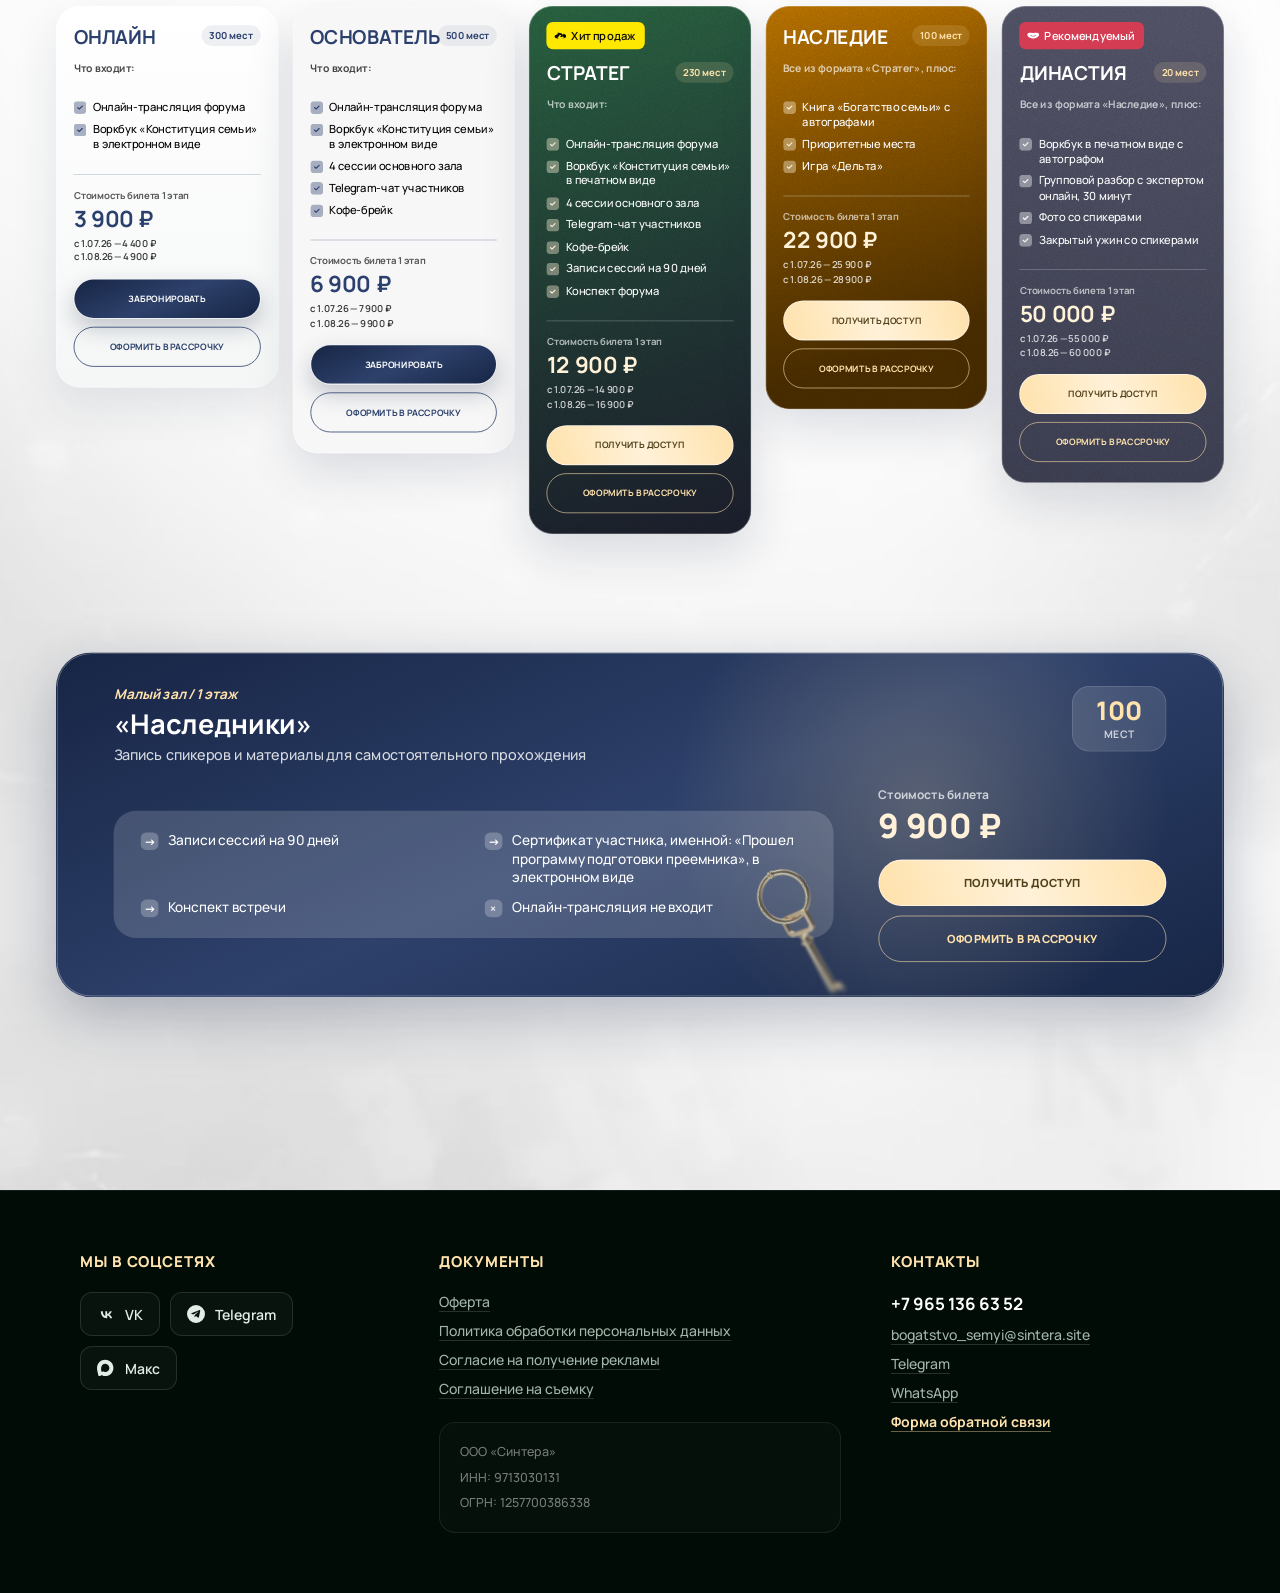
==== commit e11bac65: "fix: optimize" ====
--- a/dubltarify.html
+++ b/dubltarify.html
@@ -31,7 +31,7 @@
   <section class="hero">
 
     <!-- Background texture (local) -->
-    <img class="bg-texture" src="assets/bg-texture.png" alt="">
+    <img decoding="async" class="bg-texture" src="assets/bg-texture.png" alt="">
 
     <!-- Dark gradient overlays (×2 to deepen) -->
     <div class="overlay"></div>
@@ -43,12 +43,12 @@
 
     <!-- Bottom ellipse glow -->
     <div class="ellipse-glow">
-      <img src="assets/ellipse.svg" alt="">
+      <img decoding="async" src="assets/ellipse.svg" alt="">
     </div>
 
     <!-- Portraits: BEFORE wave so wave renders on top of them -->
-    <div class="portrait-dmitry"><img src="assets/dmitry.png" alt="Дмитрий Тарасов"></div>
-    <div class="portrait-tatyana"><img src="assets/tatyana.png" alt="Татьяна Волкова"></div>
+    <div class="portrait-dmitry"><img decoding="async" src="assets/dmitry.png" alt="Дмитрий Тарасов"></div>
+    <div class="portrait-tatyana"><img decoding="async" src="assets/tatyana.png" alt="Татьяна Волкова"></div>
 
     <!-- Bottom wave: inline SVG — viewBox показывает только верхние 188px кривой -->
     <div class="wave">
@@ -68,7 +68,7 @@
 
       <!-- Logo -->
       <div class="logo">
-        <img src="assets/logo.svg" alt="Богатство Семьи Форум">
+        <img decoding="async" src="assets/logo.svg" alt="Богатство Семьи Форум">
       </div>
 
       <!-- Tagline -->
@@ -80,14 +80,14 @@
       <div class="hero__cta-wrap">
         <div class="cta-glow"></div>
         <button class="cta-btn" type="button" data-prereg-scroll>
-          <img src="assets/cta-btn.svg" alt="">
+          <img decoding="async" src="assets/cta-btn.svg" alt="">
         </button>
         <span class="cta-label" data-prereg-scroll role="button" tabindex="0" aria-label="Забронировать место">Забронировать место</span>
       </div>
 
       <!-- Seats -->
       <div class="hero__seats">
-        <div class="seats-icon"><img src="assets/user-icon.svg" alt=""></div>
+        <div class="seats-icon"><img decoding="async" src="assets/user-icon.svg" alt=""></div>
         <span class="seats-text">Количество мест ограничено</span>
       </div>
 
@@ -97,14 +97,14 @@
       <!-- Mobile-only speaker badges (desktop: display:none) -->
       <div class="m-speaker-badges">
         <div class="m-speaker-badge">
-          <img src="assets/icon-speaker-tatyana.svg" class="m-badge-icon" alt="">
+          <img decoding="async" src="assets/icon-speaker-tatyana.svg" class="m-badge-icon" alt="">
           <div class="m-badge-info">
             <span class="m-badge-name">Татьяна Волкова</span>
             <span class="m-badge-role">эксперт по личному капиталу</span>
           </div>
         </div>
         <div class="m-speaker-badge">
-          <img src="assets/icon-speaker-dmitry.svg" class="m-badge-icon" alt="">
+          <img decoding="async" src="assets/icon-speaker-dmitry.svg" class="m-badge-icon" alt="">
           <div class="m-badge-info">
             <span class="m-badge-name">Дмитрий Тарасов</span>
             <span class="m-badge-role">профессиональный инвестор</span>
@@ -116,13 +116,13 @@
       <div class="hero__cards">
         <div class="hero__card hero__card--tatyana">
           <div class="card-rect card-rect--tatyana"></div>
-          <img class="card-icon card-icon--tatyana" src="assets/icon-speaker-tatyana.svg" alt="">
+          <img decoding="async" class="card-icon card-icon--tatyana" src="assets/icon-speaker-tatyana.svg" alt="">
           <span class="card-name card-name--tatyana">Татьяна Волкова</span>
           <span class="card-role card-role--tatyana">эксперт по личному капиталу</span>
         </div>
         <div class="hero__card hero__card--dmitry">
           <div class="card-rect card-rect--dmitry"></div>
-          <img class="card-icon card-icon--dmitry" src="assets/icon-speaker-dmitry.svg" alt="">
+          <img decoding="async" class="card-icon card-icon--dmitry" src="assets/icon-speaker-dmitry.svg" alt="">
           <span class="card-name card-name--dmitry">Дмитрий Тарасов</span>
           <span class="card-role card-role--dmitry">профессиональный инвестор</span>
         </div>
@@ -141,7 +141,7 @@
 
     <!-- Background image -->
     <div class="s2__bg">
-      <img src="assets/s2-bg.png" alt="">
+      <img decoding="async" loading="lazy" src="assets/s2-bg.png" alt="">
     </div>
 
     <!-- Ellipse glows (CSS radial gradients) -->
@@ -175,12 +175,12 @@
     </p>
 
     <!-- Right column -->
-    <div class="s2__location-icon"><img src="assets/location.svg" alt=""></div>
+    <div class="s2__location-icon"><img decoding="async" loading="lazy" src="assets/location.svg" alt=""></div>
     <p class="s2__body-right-1">Цепочка прервалась.<br>И сейчас мы в уникальной точке</p>
     <p class="s2__body-right-2">Мы — первые в своих семьях, кто задаёт вопрос: <strong>«Что останется от нас через три поколения?»</strong></p>
 
     <!-- Chart icon + bottom tagline -->
-    <div class="s2__chart-icon"><img src="assets/chart.svg" alt=""></div>
+    <div class="s2__chart-icon"><img decoding="async" loading="lazy" src="assets/chart.svg" alt=""></div>
     <p class="s2__tagline">У нас есть ресурсы, энергия и амбиция. Осталось добавить систему</p>
 
   </section>
@@ -190,7 +190,7 @@
   <section class="s3">
 
     <!-- Background -->
-    <div class="s3__bg"><img src="assets/s3-bg.png" alt=""></div>
+    <div class="s3__bg"><img decoding="async" loading="lazy" src="assets/s3-bg.png" alt=""></div>
 
     <!-- Title -->
     <h2 class="s3__title">Именно в этом — наша сила</h2>
@@ -205,9 +205,9 @@
     <div class="s3__card s3__card--3"></div>
 
     <!-- Icons -->
-    <div class="s3__icon s3__icon--graph">   <img src="assets/icon-graph.svg"    alt=""></div>
-    <div class="s3__icon s3__icon--category"><img src="assets/icon-category.svg" alt=""></div>
-    <div class="s3__icon s3__icon--user">    <img src="assets/icon-3user.svg"    alt=""></div>
+    <div class="s3__icon s3__icon--graph">   <img decoding="async" loading="lazy" src="assets/icon-graph.svg"    alt=""></div>
+    <div class="s3__icon s3__icon--category"><img decoding="async" loading="lazy" src="assets/icon-category.svg" alt=""></div>
+    <div class="s3__icon s3__icon--user">    <img decoding="async" loading="lazy" src="assets/icon-3user.svg"    alt=""></div>
 
     <!-- Card labels -->
     <p class="s3__card-text s3__card-text--1">Через осознанные решения</p>
@@ -228,7 +228,7 @@
   <section class="s4">
 
     <!-- Background -->
-    <div class="s4__bg"><img src="assets/s4-bg.png" alt=""></div>
+    <div class="s4__bg"><img decoding="async" loading="lazy" src="assets/s4-bg.png" alt=""></div>
 
     <!-- Gold beige container -->
     <div class="s4__gold-box"></div>
@@ -239,16 +239,16 @@
 
     <!-- Card 1: Основной зал -->
     <div class="s4__card s4__card--1"></div>
-    <div class="s4__card-photo s4__card-photo--1"><img src="assets/s4-photo-main.png" alt=""></div>
+    <div class="s4__card-photo s4__card-photo--1"><img decoding="async" loading="lazy" src="assets/s4-photo-main.png" alt=""></div>
     <p class="s4__card-title s4__card-title--1">Основной зал → для вас</p>
     <p class="s4__card-sub s4__card-sub--1">4 спикера. Модель «4 капитала»</p>
     <p class="s4__card-body s4__card-body--1">Практические инструменты для семейной стратегии, финансового планирования и передачи ценностей</p>
-    <div class="s4__tick"><img src="assets/icon-tick.svg" alt=""></div>
+    <div class="s4__tick"><img decoding="async" loading="lazy" src="assets/icon-tick.svg" alt=""></div>
     <p class="s4__tick-text">Вы уйдёте с готовой Конституцией семьи</p>
 
     <!-- Card 2: Зал преемников -->
     <div class="s4__card s4__card--2"></div>
-    <div class="s4__card-photo s4__card-photo--2"><img src="assets/s4-photo-heir.png" alt=""></div>
+    <div class="s4__card-photo s4__card-photo--2"><img decoding="async" loading="lazy" src="assets/s4-photo-heir.png" alt=""></div>
     <p class="s4__card-title s4__card-title--2">Зал преемников → для ваших детей (14-21 год)</p>
     <p class="s4__card-sub s4__card-sub--2">Отдельная программа. Свои спикеры. Свой язык</p>
 
@@ -257,19 +257,19 @@
 
     <!-- 4-icon row -->
     <div class="s4__icon-item s4__icon-graph">
-      <img src="assets/icon-graph.svg" alt="">
+      <img decoding="async" loading="lazy" src="assets/icon-graph.svg" alt="">
       <p>Как устроены деньги в семье — без занудства и нотаций</p>
     </div>
     <div class="s4__icon-item s4__icon-wallet">
-      <img src="assets/icon-wallet.svg" alt="">
+      <img decoding="async" loading="lazy" src="assets/icon-wallet.svg" alt="">
       <p>Что значит быть преемником, а не просто наследником</p>
     </div>
     <div class="s4__icon-item s4__icon-category">
-      <img src="assets/icon-category.svg" alt="">
+      <img decoding="async" loading="lazy" src="assets/icon-category.svg" alt="">
       <p>Как принимать решения, от которых зависят другие</p>
     </div>
     <div class="s4__icon-item s4__icon-shield">
-      <img src="assets/icon-shield.svg" alt="">
+      <img decoding="async" loading="lazy" src="assets/icon-shield.svg" alt="">
       <p><strong>Практикум:</strong> первый финансовый план на свои цели</p>
     </div>
 
@@ -277,16 +277,16 @@
     <p class="s4__section-head s4__section-head--why">Почему это важно:</p>
     <div class="s4__dashed-box"></div>
     <p class="s4__why-text-1">На форуме вы создадите Конституцию семьи — документ с вашими ценностями, правилами и финансовой стратегией рода. Но документ без понимания — макулатура. Поэтому ваши дети в соседнем зале учатся читать его как свой</p>
-    <div class="s4__user-icon"><img src="assets/icon-3user.svg" alt=""></div>
+    <div class="s4__user-icon"><img decoding="async" loading="lazy" src="assets/icon-3user.svg" alt=""></div>
     <p class="s4__why-text-2">Зал преемников — это место, где ваш ребёнок впервые осознаёт: <strong>семья — это не только поддержка, это команда с общей целью</strong></p>
-    <div class="s4__book-photo"><img src="assets/s4-photo-book.png" alt=""></div>
+    <div class="s4__book-photo"><img decoding="async" loading="lazy" src="assets/s4-photo-book.png" alt=""></div>
 
     <!-- Bottom quote -->
     <p class="s4__quote">После форума вы едете домой и впервые можете поговорить на одном языке. Вы — про стратегию рода. Они — про свою роль в ней</p>
 
     <!-- CTA button -->
     <div class="s4__cta-wrap" data-prereg-scroll role="button" tabindex="0" aria-label="Забронировать места для семьи">
-      <img src="assets/s4-cta-btn.svg" alt="">
+      <img decoding="async" loading="lazy" src="assets/s4-cta-btn.svg" alt="">
       <span class="s4__cta-label">Забронировать места для семьи</span>
     </div>
 
@@ -299,7 +299,7 @@
   <div class="s5-viewport">
   <section class="s5">
 
-    <div class="s5__texture"><img src="assets/s5-bg-texture.png" alt=""></div>
+    <div class="s5__texture"><img decoding="async" loading="lazy" src="assets/s5-bg-texture.png" alt=""></div>
     <div class="s5__pill"></div>
     <h2 class="s5__title">Модель «4 капитала семьи»</h2>
     <div class="s5__subtitle">
@@ -324,67 +324,67 @@
     <div class="s5__card s5__card--04"></div>
 
     <!-- CARD 01: Социальный капитал (orange) -->
-    <div class="s5__icon s5__icon--01" style="left:304px;top:532px;"><img src="assets/s5-icon-social.svg" alt=""></div>
+    <div class="s5__icon s5__icon--01" style="left:304px;top:532px;"><img decoding="async" loading="lazy" src="assets/s5-icon-social.svg" alt=""></div>
     <p class="s5__card-title s5__card-title--01">Социальный капитал</p>
     <p class="s5__card-tag s5__card-tag--01">→ Фамилия как валюта</p>
     <p class="s5__card-desc s5__card-desc--01">Репутация и связи — единственный актив, который усиливается при передаче следующему поколению. Каждое знакомство родителей — это дверь, которая откроется для их детей</p>
     <div class="s5__box s5__box--s01">
       <p class="s5__box-head s5__box-head--01">Что будет на сессии:</p>
-      <div class="s5__box-icon"><img src="assets/s5-arrow1.svg" alt="" style="transform:rotate(-90deg)"></div>
+      <div class="s5__box-icon"><img decoding="async" loading="lazy" src="assets/s5-arrow1.svg" alt="" style="transform:rotate(-90deg)"></div>
       <p class="s5__box-text">живой диалог с экспертом о том, как создавать связи, которые переживут любой кризис. Двухраундовый нетворкинг: сначала — знакомство за пределами должностей и статусов. Потом — обмен возможностями и идеями</p>
     </div>
     <div class="s5__box s5__box--e01">
       <p class="s5__box-head s5__box-head--01">Вы уйдёте с:</p>
-      <div class="s5__box-icon"><img src="assets/s5-tick1.svg" alt=""></div>
+      <div class="s5__box-icon"><img decoding="async" loading="lazy" src="assets/s5-tick1.svg" alt=""></div>
       <p class="s5__box-text">первыми контактами людей, которые мыслят так же. Это фундамент вашего социального капитала</p>
     </div>
 
     <!-- CARD 02: Финансовый капитал (green) -->
-    <div class="s5__icon s5__icon--02" style="left:862px;top:532px;"><img src="assets/s5-icon-wallet1.svg" alt=""></div>
+    <div class="s5__icon s5__icon--02" style="left:862px;top:532px;"><img decoding="async" loading="lazy" src="assets/s5-icon-wallet1.svg" alt=""></div>
     <p class="s5__card-title s5__card-title--02">Финансовый капитал</p>
     <p class="s5__card-tag s5__card-tag--02">→ Формула богатства вместо формулы бедности</p>
     <p class="s5__card-desc s5__card-desc--02">Богатство создаётся, когда разница между доходами и расходами систематически направляется в активы. Каждый месяц, каждый год, каждое десятилетие</p>
     <div class="s5__box s5__box--s02">
       <p class="s5__box-head s5__box-head--02">Что будет на сессии:</p>
-      <div class="s5__box-icon"><img src="assets/s5-arrow2.svg" alt="" style="transform:rotate(-90deg)"></div>
+      <div class="s5__box-icon"><img decoding="async" loading="lazy" src="assets/s5-arrow2.svg" alt="" style="transform:rotate(-90deg)"></div>
       <p class="s5__box-text">диалог с финансовым экспертом: сложный процент, архитектура пассивного дохода, финансовое воспитание детей — с какого возраста и каким языком</p>
     </div>
     <div class="s5__box s5__box--e02">
       <p class="s5__box-head s5__box-head--02">Вы уйдёте с:</p>
-      <div class="s5__box-icon"><img src="assets/s5-tick2.svg" alt=""></div>
+      <div class="s5__box-icon"><img decoding="async" loading="lazy" src="assets/s5-tick2.svg" alt=""></div>
       <p class="s5__box-text">ясным пониманием своей формулы — и конкретным планом, как переключить её в режим накопления</p>
     </div>
 
     <!-- CARD 03: Интеллектуальный капитал (gray) -->
-    <div class="s5__icon s5__icon--03" style="left:304px;top:1279px;"><img src="assets/s5-icon-wallet2.svg" alt=""></div>
+    <div class="s5__icon s5__icon--03" style="left:304px;top:1279px;"><img decoding="async" loading="lazy" src="assets/s5-icon-wallet2.svg" alt=""></div>
     <p class="s5__card-title s5__card-title--03">Интеллектуальный капитал</p>
     <p class="s5__card-tag s5__card-tag--03">→ Опыт, который передаётся по наследству</p>
     <p class="s5__card-desc s5__card-desc--03">Оцифрованный опыт побед и провалов, культурный код, способ принимать решения в кризисе. Всё, что обычно остаётся «в голове» у старшего поколения — и уходит вместе с ним</p>
     <div class="s5__box s5__box--s03">
       <p class="s5__box-head s5__box-head--03">Что будет на сессии:</p>
-      <div class="s5__box-icon"><img src="assets/s5-arrow3.svg" alt="" style="transform:rotate(-90deg)"></div>
+      <div class="s5__box-icon"><img decoding="async" loading="lazy" src="assets/s5-arrow3.svg" alt="" style="transform:rotate(-90deg)"></div>
       <p class="s5__box-text">диалог с экспертом: как восстановить историю рода, найти скрытые ресурсы семьи, перевести интуитивные знания в понятные правила</p>
     </div>
     <div class="s5__box s5__box--e03">
       <p class="s5__box-head s5__box-head--03">Вы уйдёте с:</p>
-      <div class="s5__box-icon"><img src="assets/s5-tick3.svg" alt=""></div>
+      <div class="s5__box-icon"><img decoding="async" loading="lazy" src="assets/s5-tick3.svg" alt=""></div>
       <p class="s5__box-text">картой интеллектуального капитала вашего рода — сильные стороны, паттерны, точки развития</p>
     </div>
 
     <!-- CARD 04: Человеческий капитал (gold) -->
-    <div class="s5__icon s5__icon--04" style="left:862px;top:1279px;"><img src="assets/s5-icon-wallet3.svg" alt=""></div>
+    <div class="s5__icon s5__icon--04" style="left:862px;top:1279px;"><img decoding="async" loading="lazy" src="assets/s5-icon-wallet3.svg" alt=""></div>
     <p class="s5__card-title s5__card-title--04">Человеческий капитал</p>
     <p class="s5__card-tag s5__card-tag--04">→ Люди — основа всего</p>
     <p class="s5__card-desc s5__card-desc--04a">Здоровье, энергия, отношения внутри семьи, способность каждого найти своё призвание. Это ядро, которое питает все остальные капиталы</p>
     <p class="s5__card-desc s5__card-desc--04b">Когда семья становится местом, где можно снять броню, услышать и быть услышанным — рождается сила, которую невозможно купить за деньги</p>
     <div class="s5__box s5__box--s04">
       <p class="s5__box-head s5__box-head--04">Что будет на сессии:</p>
-      <div class="s5__box-icon"><img src="assets/s5-arrow4.svg" alt="" style="transform:rotate(-90deg)"></div>
+      <div class="s5__box-icon"><img decoding="async" loading="lazy" src="assets/s5-arrow4.svg" alt="" style="transform:rotate(-90deg)"></div>
       <p class="s5__box-text">диалог с экспертом: здоровье как стратегический актив, роли и призвание каждого в семье, культура открытого диалога</p>
     </div>
     <div class="s5__box s5__box--e04">
       <p class="s5__box-head s5__box-head--04">Вы уйдёте с:</p>
-      <div class="s5__box-icon"><img src="assets/s5-tick4.svg" alt=""></div>
+      <div class="s5__box-icon"><img decoding="async" loading="lazy" src="assets/s5-tick4.svg" alt=""></div>
       <p class="s5__box-text">черновиком Конституции вашей семьи. Первым — и самым важным</p>
     </div>
 
@@ -397,7 +397,7 @@
   <div class="s6-viewport">
   <section class="s6">
 
-    <div class="s6__texture"><img src="assets/s6-bg-texture.png" alt=""></div>
+    <div class="s6__texture"><img decoding="async" loading="lazy" src="assets/s6-bg-texture.png" alt=""></div>
     <div class="s6__fade"></div>
 
     <h2 class="s6__title">Форум закончится.<br>Игра останется с вашей семьёй</h2>
@@ -408,28 +408,28 @@
     <div class="s6__card s6__card--right"></div>
 
     <!-- Left card: Что это -->
-    <div class="s6__card-icon"><img src="assets/s6-icon-game.svg" alt=""></div>
+    <div class="s6__card-icon"><img decoding="async" loading="lazy" src="assets/s6-icon-game.svg" alt=""></div>
     <p class="s6__card-title s6__card-title--left">Что это:</p>
     <p class="s6__card-desc">Настольная игра для всей семьи — от детей до родителей. Не викторина и не монополия. Это симулятор семейных финансовых решений, где каждый ход — совместный выбор</p>
-    <div class="s6__game-bg"><img src="assets/s6-game-img-bg.png" alt=""></div>
-    <div class="s6__game-box"><img src="assets/s6-game-box.png" alt=""></div>
+    <div class="s6__game-bg"><img decoding="async" loading="lazy" src="assets/s6-game-img-bg.png" alt=""></div>
+    <div class="s6__game-box"><img decoding="async" loading="lazy" src="assets/s6-game-box.png" alt=""></div>
 
     <!-- Right card: Зачем она нужна -->
     <p class="s6__card-title s6__card-title--right">Зачем она нужна:</p>
 
-    <div class="s6__tick-icon s6__tick-icon--1"><img src="assets/s6-icon-tick.svg" alt=""></div>
+    <div class="s6__tick-icon s6__tick-icon--1"><img decoding="async" loading="lazy" src="assets/s6-icon-tick.svg" alt=""></div>
     <p class="s6__tick-head s6__tick-head--1">Закрепляет</p>
     <p class="s6__tick-desc s6__tick-desc--1">Всё, что вы узнали на форуме — модель 4 капиталов, принципы стратегии — проживается заново за игровым столом</p>
 
-    <div class="s6__tick-icon s6__tick-icon--2"><img src="assets/s6-icon-tick.svg" alt=""></div>
+    <div class="s6__tick-icon s6__tick-icon--2"><img decoding="async" loading="lazy" src="assets/s6-icon-tick.svg" alt=""></div>
     <p class="s6__tick-head s6__tick-head--2">Вовлекает наследников</p>
     <p class="s6__tick-desc s6__tick-desc--2">Дети, которые были в зале преемников, продолжают разговор дома — но уже через игру, а не через лекцию</p>
 
-    <div class="s6__tick-icon s6__tick-icon--3"><img src="assets/s6-icon-tick.svg" alt=""></div>
+    <div class="s6__tick-icon s6__tick-icon--3"><img decoding="async" loading="lazy" src="assets/s6-icon-tick.svg" alt=""></div>
     <p class="s6__tick-head s6__tick-head--3">Возвращает к теме</p>
     <p class="s6__tick-desc s6__tick-desc--3">Одна партия — и вы снова внутри семейной стратегии. Без усилий, без назначенных встреч</p>
 
-    <div class="s6__tick-icon s6__tick-icon--4"><img src="assets/s6-icon-tick.svg" alt=""></div>
+    <div class="s6__tick-icon s6__tick-icon--4"><img decoding="async" loading="lazy" src="assets/s6-icon-tick.svg" alt=""></div>
     <p class="s6__tick-head s6__tick-head--4">Учит решать вместе</p>
     <p class="s6__tick-desc s6__tick-desc--4">Каждый ход требует обсуждения. Семья учится договариваться — на ставках, которые пока игровые</p>
 
@@ -441,13 +441,13 @@
     <div class="s6__sub-card s6__sub-card--2"></div>
     <div class="s6__sub-card s6__sub-card--3"></div>
 
-    <div class="s6__sub-ellipse s6__sub-ellipse--1"><img src="assets/s6-icon-ellipse.svg" alt=""></div>
-    <div class="s6__sub-ellipse s6__sub-ellipse--2"><img src="assets/s6-icon-ellipse.svg" alt=""></div>
-    <div class="s6__sub-ellipse s6__sub-ellipse--3"><img src="assets/s6-icon-ellipse.svg" alt=""></div>
-
-    <div class="s6__sub-icon s6__sub-icon--paper"><img src="assets/s6-icon-paper.svg" alt=""></div>
-    <div class="s6__sub-icon s6__sub-icon--forum"><img src="assets/s6-icon-forum.svg" alt=""></div>
-    <div class="s6__sub-icon s6__sub-icon--game"><img src="assets/s6-icon-game2.svg" alt=""></div>
+    <div class="s6__sub-ellipse s6__sub-ellipse--1"><img decoding="async" loading="lazy" src="assets/s6-icon-ellipse.svg" alt=""></div>
+    <div class="s6__sub-ellipse s6__sub-ellipse--2"><img decoding="async" loading="lazy" src="assets/s6-icon-ellipse.svg" alt=""></div>
+    <div class="s6__sub-ellipse s6__sub-ellipse--3"><img decoding="async" loading="lazy" src="assets/s6-icon-ellipse.svg" alt=""></div>
+
+    <div class="s6__sub-icon s6__sub-icon--paper"><img decoding="async" loading="lazy" src="assets/s6-icon-paper.svg" alt=""></div>
+    <div class="s6__sub-icon s6__sub-icon--forum"><img decoding="async" loading="lazy" src="assets/s6-icon-forum.svg" alt=""></div>
+    <div class="s6__sub-icon s6__sub-icon--game"><img decoding="async" loading="lazy" src="assets/s6-icon-game2.svg" alt=""></div>
 
     <p class="s6__sub-label s6__sub-label--1">Книга «Богатство семьи»</p>
     <p class="s6__sub-label s6__sub-label--2">Форум «Богатство семьи»</p>
@@ -460,7 +460,7 @@
     <p class="s6__pricing-1">Игра входит в форматы <span class="green">«Архитектор» и «Династия»</span></p>
     <p class="s6__pricing-2">В форматах «Участник» и «Основатель» — можно добавить к заказу</p>
 
-    <div class="s6__cta" data-prereg-scroll role="button" tabindex="0" aria-label="Перейти к форматам"><img src="assets/s6-btn.svg" alt=""></div>
+    <div class="s6__cta" data-prereg-scroll role="button" tabindex="0" aria-label="Перейти к форматам"><img decoding="async" loading="lazy" src="assets/s6-btn.svg" alt=""></div>
     <p class="s6__cta-text" data-prereg-scroll>перейти к форматам</p>
 
   </section>
@@ -472,7 +472,7 @@
   <div class="s7-viewport">
   <section class="s7">
 
-    <div class="s7__texture"><img src="assets/s7-bg.png" alt=""></div>
+    <div class="s7__texture"><img decoding="async" loading="lazy" src="assets/s7-bg.png" alt=""></div>
     <div class="s7__fade"></div>
 
     <!-- Title block 1 -->
@@ -485,10 +485,10 @@
     <div class="s7__rcard s7__rcard--03"></div>
     <div class="s7__rcard s7__rcard--04"></div>
 
-    <div class="s7__remoji s7__remoji--01"><img src="assets/s7-icon-01.png" alt=""></div>
-    <div class="s7__remoji s7__remoji--02"><img src="assets/s7-icon-02.png" alt=""></div>
-    <div class="s7__remoji s7__remoji--03"><img src="assets/s7-icon-03.png" alt=""></div>
-    <div class="s7__remoji s7__remoji--04"><img src="assets/s7-icon-04.png" alt=""></div>
+    <div class="s7__remoji s7__remoji--01"><img decoding="async" loading="lazy" src="assets/s7-icon-01.png" alt=""></div>
+    <div class="s7__remoji s7__remoji--02"><img decoding="async" loading="lazy" src="assets/s7-icon-02.png" alt=""></div>
+    <div class="s7__remoji s7__remoji--03"><img decoding="async" loading="lazy" src="assets/s7-icon-03.png" alt=""></div>
+    <div class="s7__remoji s7__remoji--04"><img decoding="async" loading="lazy" src="assets/s7-icon-04.png" alt=""></div>
 
     <p class="s7__rnum s7__rnum--01">01</p>
     <p class="s7__rnum s7__rnum--02">02</p>
@@ -516,10 +516,10 @@
     <div class="s7__acard s7__acard--3"></div>
     <div class="s7__acard s7__acard--4"></div>
 
-    <div class="s7__aphoto s7__aphoto--1"><img src="assets/s7-photo-1.jpg" alt=""></div>
-    <div class="s7__aphoto s7__aphoto--2"><img src="assets/s7-photo-2.jpg" alt=""></div>
-    <div class="s7__aphoto s7__aphoto--3"><img src="assets/s7-photo-3.jpg" alt=""></div>
-    <div class="s7__aphoto s7__aphoto--4"><img src="assets/s7-photo-4.jpg" alt=""></div>
+    <div class="s7__aphoto s7__aphoto--1"><img decoding="async" loading="lazy" src="assets/s7-photo-1.jpg" alt=""></div>
+    <div class="s7__aphoto s7__aphoto--2"><img decoding="async" loading="lazy" src="assets/s7-photo-2.jpg" alt=""></div>
+    <div class="s7__aphoto s7__aphoto--3"><img decoding="async" loading="lazy" src="assets/s7-photo-3.jpg" alt=""></div>
+    <div class="s7__aphoto s7__aphoto--4"><img decoding="async" loading="lazy" src="assets/s7-photo-4.jpg" alt=""></div>
 
     <p class="s7__anum s7__anum--1">// 1</p>
     <p class="s7__anum s7__anum--2">// 2</p>
@@ -553,11 +553,11 @@
     <p class="s8__author">Татьяна Волкова и Дмитрий Тарасов</p>
 
     <div class="s8__bullet s8__bullet--1">
-      <div class="s8__bullet-icon"><img src="assets/s8-arrow.svg" alt=""></div>
+      <div class="s8__bullet-icon"><img decoding="async" loading="lazy" src="assets/s8-arrow.svg" alt=""></div>
       <p class="s8__bullet-text s8__bullet-text--1">Соавторы книги «Богатство семьи». Бизнес-партнёры, которые объединили экспертизу в одну модель — и проверили её на собственных семьях</p>
     </div>
     <div class="s8__bullet s8__bullet--2">
-      <div class="s8__bullet-icon"><img src="assets/s8-arrow.svg" alt=""></div>
+      <div class="s8__bullet-icon"><img decoding="async" loading="lazy" src="assets/s8-arrow.svg" alt=""></div>
       <p class="s8__bullet-text s8__bullet-text--2">Дмитрий строит династийную стратегию со своей семьёй. Татьяна — со своей. Каждый прошёл этот путь изнутри: от первых вопросов «что мы оставим детям?» до работающей системы четырёх капиталов</p>
     </div>
 
@@ -565,14 +565,14 @@
 
     <!-- Gold box -->
     <div class="s8__gold-box"></div>
-    <div class="s8__star"><img src="assets/s8-star.svg" alt=""></div>
+    <div class="s8__star"><img decoding="async" loading="lazy" src="assets/s8-star.svg" alt=""></div>
     <p class="s8__gold-text">На форуме — открывают день, задают рамку и представляют книгу</p>
 
     <!-- Right: photo -->
     <div class="s8__photo-card">
       <div class="s8__photo-gradient"></div>
-      <div class="s8__photo-subtract"><img src="assets/s8-subtract.png" alt=""></div>
-      <img class="s8__photo-img" src="assets/s8-photo.jpg" alt="Татьяна Волкова и Дмитрий Тарасов">
+      <div class="s8__photo-subtract"><img decoding="async" loading="lazy" src="assets/s8-subtract.png" alt=""></div>
+      <img decoding="async" loading="lazy" class="s8__photo-img" src="assets/s8-photo.jpg" alt="Татьяна Волкова и Дмитрий Тарасов">
     </div>
 
   </section>
@@ -603,50 +603,50 @@
 
     <!-- Pills left col (Tatiana) -->
     <div class="s9__pill s9__pill--t1"></div>
-    <div class="s9__star" style="left:301px;top:289px"><img src="assets/s9-icon-12years.svg" alt=""></div>
+    <div class="s9__star" style="left:301px;top:289px"><img decoding="async" loading="lazy" src="assets/s9-icon-12years.svg" alt=""></div>
     <p class="s9__ptext s9__ptext--t1" style="left:323px;top:285px;width:259px"><b>Более 12 лет</b> занимается финансовым образованием населения</p>
 
     <div class="s9__pill s9__pill--t2"></div>
-    <div class="s9__star" style="left:301px;top:389px"><img src="assets/s9-icon-entrepreneur.svg" alt=""></div>
+    <div class="s9__star" style="left:301px;top:389px"><img decoding="async" loading="lazy" src="assets/s9-icon-entrepreneur.svg" alt=""></div>
     <p class="s9__ptext s9__ptext--t2" style="left:323px;top:385px;width:251px">Серийный предприниматель, инвестор в ценные бумаги, недвижимость и криптовалюту</p>
 
     <div class="s9__pill s9__pill--t3"></div>
-    <div class="s9__star" style="left:301px;top:564px"><img src="assets/s9-icon-sources.svg" alt=""></div>
+    <div class="s9__star" style="left:301px;top:564px"><img decoding="async" loading="lazy" src="assets/s9-icon-sources.svg" alt=""></div>
     <p class="s9__ptext s9__ptext--t3" style="left:323px;top:560px;width:251px"><b>Более 20 источников</b> пассивного дохода</p>
 
     <div class="s9__pill s9__pill--t4"></div>
-    <div class="s9__star" style="left:301px;top:684px"><img src="assets/s9-icon-book.svg" alt=""></div>
+    <div class="s9__star" style="left:301px;top:684px"><img decoding="async" loading="lazy" src="assets/s9-icon-book.svg" alt=""></div>
     <p class="s9__ptext s9__ptext--t4" style="left:323px;top:680px;width:224px"><b>Автор мгновенного бестселлера «5 капиталов»</b></p>
 
     <!-- Pills right col (Tatiana) -->
     <div class="s9__pill s9__pill--t5"></div>
-    <div class="s9__star" style="left:659px;top:289px"><img src="assets/s9-icon-graduates.svg" alt=""></div>
+    <div class="s9__star" style="left:659px;top:289px"><img decoding="async" loading="lazy" src="assets/s9-icon-graduates.svg" alt=""></div>
     <p class="s9__ptext s9__ptext--t5" style="left:681px;top:285px;width:259px">Эксперт по созданию личного капитала, <b>более 70 000 выпускников</b></p>
 
     <div class="s9__pill s9__pill--t6"></div>
-    <div class="s9__star" style="left:659px;top:389px"><img src="assets/s9-icon-smi.svg" alt=""></div>
+    <div class="s9__star" style="left:659px;top:389px"><img decoding="async" loading="lazy" src="assets/s9-icon-smi.svg" alt=""></div>
     <p class="s9__ptext s9__ptext--t6" style="left:681px;top:385px;width:261px"><b>Эксперт федеральных СМИ —</b> Первый канал, Москва24, РБК, «Известия», «Коммерсант», Газета.Ru, Lenta.Ru, Российская газета, Аргументы и факты, РИА Новости и др.</p>
 
     <div class="s9__pill s9__pill--t7"></div>
-    <div class="s9__star" style="left:659px;top:564px"><img src="assets/s9-icon-materials.svg" alt=""></div>
+    <div class="s9__star" style="left:659px;top:564px"><img decoding="async" loading="lazy" src="assets/s9-icon-materials.svg" alt=""></div>
     <p class="s9__ptext s9__ptext--t7" style="left:681px;top:560px;width:290px">За 2025 год вышло <b>более 2 500 материалов</b> в СМИ с комментариями Татьяны Волковой</p>
 
     <div class="s9__pill s9__pill--t8"></div>
-    <div class="s9__star" style="left:659px;top:684px"><img src="assets/s9-icon-3children.svg" alt=""></div>
+    <div class="s9__star" style="left:659px;top:684px"><img decoding="async" loading="lazy" src="assets/s9-icon-3children.svg" alt=""></div>
     <p class="s9__ptext s9__ptext--t8" style="left:681px;top:680px;width:279px">Мать троих детей</p>
 
     <!-- Tatiana photo -->
     <div class="s9__photo-wrap s9__photo-wrap--tatiana">
-      <img class="s9__photo" src="assets/s9-photo-tatiana.png" alt="Татьяна Волкова">
+      <img decoding="async" loading="lazy" class="s9__photo" src="assets/s9-photo-tatiana.png" alt="Татьяна Волкова">
     </div>
     <p class="s9__mission"><b>Миссия:</b> Сделать сложные финансовые инструменты доступными и понятными для каждого</p>
 
     <!-- Media logos -->
-    <div class="s9__logo-card s9__logo-card--1"><img src="assets/s9-logo-1.png" alt="Первый канал"></div>
-    <div class="s9__logo-card s9__logo-card--2"><img src="assets/s9-logo-2.png" alt="Москва24"></div>
-    <div class="s9__logo-card s9__logo-card--3"><img src="assets/s9-logo-3.png" alt="РБК"></div>
-    <div class="s9__logo-card s9__logo-card--4"><img src="assets/s9-logo-4.png" alt="РИА Новости"></div>
-    <div class="s9__logo-card s9__logo-card--5"><img src="assets/s9-logo-5.png" alt="Коммерсант"></div>
+    <div class="s9__logo-card s9__logo-card--1"><img decoding="async" loading="lazy" src="assets/s9-logo-1.png" alt="Первый канал"></div>
+    <div class="s9__logo-card s9__logo-card--2"><img decoding="async" loading="lazy" src="assets/s9-logo-2.png" alt="Москва24"></div>
+    <div class="s9__logo-card s9__logo-card--3"><img decoding="async" loading="lazy" src="assets/s9-logo-3.png" alt="РБК"></div>
+    <div class="s9__logo-card s9__logo-card--4"><img decoding="async" loading="lazy" src="assets/s9-logo-4.png" alt="РИА Новости"></div>
+    <div class="s9__logo-card s9__logo-card--5"><img decoding="async" loading="lazy" src="assets/s9-logo-5.png" alt="Коммерсант"></div>
 
     <!-- ── Дмитрий Тарасов ── -->
     <p class="s9__name s9__name--dmitry">Дмитрий Тарасов</p>
@@ -654,50 +654,50 @@
 
     <!-- Pills left col (Dmitry) -->
     <div class="s9__pill s9__pill--d1"></div>
-    <div class="s9__star" style="left:301px;top:1150px"><img src="assets/s9-icon-investor25.svg" alt=""></div>
+    <div class="s9__star" style="left:301px;top:1150px"><img decoding="async" loading="lazy" src="assets/s9-icon-investor25.svg" alt=""></div>
     <p class="s9__ptext s9__ptext--d1" style="left:323px;top:1146px;width:279px"><b>25+ лет</b> профессиональный инвестор</p>
 
     <div class="s9__pill s9__pill--d2"></div>
-    <div class="s9__star" style="left:301px;top:1250px"><img src="assets/s9-icon-mgu.svg" alt=""></div>
+    <div class="s9__star" style="left:301px;top:1250px"><img decoding="async" loading="lazy" src="assets/s9-icon-mgu.svg" alt=""></div>
     <p class="s9__ptext s9__ptext--d2" style="left:323px;top:1246px;width:279px">Преподаватель экономического факультета МГУ им. М.В. Ломоносова (авторские курсы: приватный банкинг, прямые и венчурные инвестиции)</p>
 
     <div class="s9__pill s9__pill--d3"></div>
-    <div class="s9__star" style="left:301px;top:1385px"><img src="assets/s9-icon-book-dmitry.svg" alt=""></div>
+    <div class="s9__star" style="left:301px;top:1385px"><img decoding="async" loading="lazy" src="assets/s9-icon-book-dmitry.svg" alt=""></div>
     <p class="s9__ptext s9__ptext--d3" style="left:323px;top:1381px;width:279px">Автор бестселлера «От золота до биткоина»</p>
 
     <div class="s9__pill s9__pill--d4"></div>
-    <div class="s9__star" style="left:301px;top:1485px"><img src="assets/s9-icon-znanie.svg" alt=""></div>
+    <div class="s9__star" style="left:301px;top:1485px"><img decoding="async" loading="lazy" src="assets/s9-icon-znanie.svg" alt=""></div>
     <p class="s9__ptext s9__ptext--d4" style="left:323px;top:1481px;width:279px">Почётный лектор Российского общества «Знание»</p>
 
     <!-- Pills right col (Dmitry) -->
     <div class="s9__pill s9__pill--d5"></div>
-    <div class="s9__star" style="left:659px;top:1150px"><img src="assets/s9-icon-mld150.svg" alt=""></div>
+    <div class="s9__star" style="left:659px;top:1150px"><img decoding="async" loading="lazy" src="assets/s9-icon-mld150.svg" alt=""></div>
     <p class="s9__ptext s9__ptext--d5" style="left:681px;top:1146px;width:279px"><b>150+ млрд. рублей</b> под управлением</p>
 
     <div class="s9__pill s9__pill--d6"></div>
-    <div class="s9__star" style="left:659px;top:1250px"><img src="assets/s9-icon-union-fathers.svg" alt=""></div>
+    <div class="s9__star" style="left:659px;top:1250px"><img decoding="async" loading="lazy" src="assets/s9-icon-union-fathers.svg" alt=""></div>
     <p class="s9__ptext s9__ptext--d6" style="left:681px;top:1246px;width:279px">Начальник Федерального штаба, ВОО «СОЮЗ ОТЦОВ»</p>
 
     <div class="s9__pill s9__pill--d7"></div>
-    <div class="s9__star" style="left:659px;top:1385px"><img src="assets/s9-icon-5children.svg" alt=""></div>
+    <div class="s9__star" style="left:659px;top:1385px"><img decoding="async" loading="lazy" src="assets/s9-icon-5children.svg" alt=""></div>
     <p class="s9__ptext s9__ptext--d7" style="left:681px;top:1381px;width:279px">Отец пятерых детей</p>
 
     <div class="s9__pill s9__pill--d8"></div>
-    <div class="s9__star" style="left:659px;top:1485px"><img src="assets/s9-icon-parents-committee.svg" alt=""></div>
+    <div class="s9__star" style="left:659px;top:1485px"><img decoding="async" loading="lazy" src="assets/s9-icon-parents-committee.svg" alt=""></div>
     <p class="s9__ptext s9__ptext--d8" style="left:681px;top:1481px;width:279px">Руководитель рабочей группы Всероссийского родительского комитета (профориентация)</p>
 
     <!-- Dmitry photo -->
     <div class="s9__photo-wrap s9__photo-wrap--dmitry">
-      <img class="s9__photo" src="assets/s9-photo-dmitry.png" alt="Дмитрий Тарасов">
+      <img decoding="async" loading="lazy" class="s9__photo" src="assets/s9-photo-dmitry.png" alt="Дмитрий Тарасов">
     </div>
 
     <!-- Dmitry org logos -->
-    <div class="s9__logo-card s9__logo-card--d1"><img src="assets/s9-dlogo-mgu.png"    alt="МГУ"></div>
-    <div class="s9__logo-card s9__logo-card--d2"><img src="assets/s9-dlogo-soyuz.png"  alt="СОЮЗ ОТЦОВ"></div>
-    <div class="s9__logo-card s9__logo-card--d3"><img src="assets/s9-dlogo-alpina.png" alt="Альпина"></div>
-    <div class="s9__logo-card s9__logo-card--d4"><img src="assets/s9-dlogo-znanie.png" alt="Знание"></div>
-    <div class="s9__logo-card s9__logo-card--d5"><img src="assets/s9-dlogo-vrk.png"    alt="ВРК"></div>
-    <div class="s9__logo-card s9__logo-card--d6"><img src="assets/s9-dlogo-infi.png"   alt="ИНФИ"></div>
+    <div class="s9__logo-card s9__logo-card--d1"><img decoding="async" loading="lazy" src="assets/s9-dlogo-mgu.png"    alt="МГУ"></div>
+    <div class="s9__logo-card s9__logo-card--d2"><img decoding="async" loading="lazy" src="assets/s9-dlogo-soyuz.png"  alt="СОЮЗ ОТЦОВ"></div>
+    <div class="s9__logo-card s9__logo-card--d3"><img decoding="async" loading="lazy" src="assets/s9-dlogo-alpina.png" alt="Альпина"></div>
+    <div class="s9__logo-card s9__logo-card--d4"><img decoding="async" loading="lazy" src="assets/s9-dlogo-znanie.png" alt="Знание"></div>
+    <div class="s9__logo-card s9__logo-card--d5"><img decoding="async" loading="lazy" src="assets/s9-dlogo-vrk.png"    alt="ВРК"></div>
+    <div class="s9__logo-card s9__logo-card--d6"><img decoding="async" loading="lazy" src="assets/s9-dlogo-infi.png"   alt="ИНФИ"></div>
 
   </section>
   </div>
@@ -705,20 +705,20 @@
   <!-- S10 -->
   <div class="s10-viewport">
   <section class="s10">
-    <div class="s10__bg"><img src="assets/s10-bg-texture.png" alt=""></div>
+    <div class="s10__bg"><img decoding="async" loading="lazy" src="assets/s10-bg-texture.png" alt=""></div>
     <p class="s10__sup">Один день от первого кофе до Конституции семьи:</p>
     <p class="s10__h s10__h--1">Как устроен форум</p>
     <div class="s10__icard s10__icard--1"></div><div class="s10__icard s10__icard--2"></div>
     <div class="s10__icard s10__icard--3"></div><div class="s10__icard s10__icard--4"></div>
-    <div class="s10__icon s10__icon--1"><img src="assets/s10-icon-megaphone.png" alt=""></div>
-    <div class="s10__icon s10__icon--2"><img src="assets/s10-icon-pen.png" alt=""></div>
-    <div class="s10__icon s10__icon--3"><img src="assets/s10-icon-group.png" alt=""></div>
-    <div class="s10__icon s10__icon--4"><img src="assets/s10-icon-notebook.png" alt=""></div>
+    <div class="s10__icon s10__icon--1"><img decoding="async" loading="lazy" src="assets/s10-icon-megaphone.png" alt=""></div>
+    <div class="s10__icon s10__icon--2"><img decoding="async" loading="lazy" src="assets/s10-icon-pen.png" alt=""></div>
+    <div class="s10__icon s10__icon--3"><img decoding="async" loading="lazy" src="assets/s10-icon-group.png" alt=""></div>
+    <div class="s10__icon s10__icon--4"><img decoding="async" loading="lazy" src="assets/s10-icon-notebook.png" alt=""></div>
     <p class="s10__ctext s10__ctext--1"><b>Каждая сессия — живой диалог эксперта и интервьюера.</b> Вы слышите историю, задаёте вопросы, включаетесь в дискуссию</p>
     <p class="s10__ctext s10__ctext--2"><b>После каждого диалога — практика в парах и группах:</b> вы работаете с воркбуком, заполняете карту, создаёте документы своей семьи</p>
     <p class="s10__ctext s10__ctext--3">После каждой сессии вы меняетесь местами в зале — <b>к вечеру вы познакомитесь с максимальным количеством семей.</b> У каждого участника — именной бейдж, воркбук и ручка</p>
     <p class="s10__ctext s10__ctext--4">День завершается презентацией книги «Богатство семьи», автограф-сессией и камерной концертной программой</p>
-    <div class="s10__photo s10__photo--timing"><img src="assets/s10-photo-timing.png" alt=""></div>
+    <div class="s10__photo s10__photo--timing"><img decoding="async" loading="lazy" src="assets/s10-photo-timing.png" alt=""></div>
     <p class="s10__h s10__h--2">Тайминг форума</p>
     <div class="s10__tbox s10__tbox--1"></div>
     <div class="s10__div" style="top:1372px"></div><div class="s10__div" style="top:1523px"></div>
@@ -754,7 +754,7 @@
     <p class="s10__etitle" style="top:2874px">Концертная программа и завершение форума</p>
     <div class="s10__badge" style="top:2882px"><span class="s10__time">17:30</span></div>
     <p class="s10__edesc" style="top:2912px">Формат форума: живые диалоги экспертов и интервьюеров</p>
-    <div class="s10__photo s10__photo--heirs"><img src="assets/s10-photo-heirs.png" alt=""></div>
+    <div class="s10__photo s10__photo--heirs"><img decoding="async" loading="lazy" src="assets/s10-photo-heirs.png" alt=""></div>
     <div class="s10__glow"></div>
     <p class="s10__h s10__h--3">Зал преемников</p>
     <div class="s10__tbox s10__tbox--2"></div>
@@ -788,7 +788,7 @@
   <!-- S11 Форматы -->
   <div class="s11-viewport" id="prereg-section">
   <section class="s11 s11--tariffs">
-    <div class="s11__bg"><img src="assets/s11-bg.png" alt=""></div>
+    <div class="s11__bg"><img decoding="async" loading="lazy" src="assets/s11-bg.png" alt=""></div>
     <p class="s11__title">Выберите свой<br>формат участия</p>
     <p class="s11__sub">Форум создан для совместного опыта. Поэтому каждый <b>второй билет — на 30% дешевле.</b> Для партнера, друга, брата, коллеги — любого, с кем вы хотите пройти этот день</p>
 
@@ -800,8 +800,8 @@
         </div>
         <p class="tariff-card__what">Что входит:</p>
         <ul class="tariff-card__features">
-          <li class="tariff-card__feature"><img src="assets/s11-tick-dark.svg" alt=""><span>Онлайн-трансляция форума</span></li>
-          <li class="tariff-card__feature"><img src="assets/s11-tick-dark.svg" alt=""><span>Воркбук «Конституция семьи» в электронном виде</span></li>
+          <li class="tariff-card__feature"><img decoding="async" loading="lazy" src="assets/s11-tick-dark.svg" alt=""><span>Онлайн-трансляция форума</span></li>
+          <li class="tariff-card__feature"><img decoding="async" loading="lazy" src="assets/s11-tick-dark.svg" alt=""><span>Воркбук «Конституция семьи» в электронном виде</span></li>
         </ul>
         <div class="tariff-card__price-block">
           <p class="tariff-card__price-label">Стоимость билета 1 этап</p>
@@ -822,11 +822,11 @@
         </div>
         <p class="tariff-card__what">Что входит:</p>
         <ul class="tariff-card__features">
-          <li class="tariff-card__feature"><img src="assets/s11-tick-dark.svg" alt=""><span>Онлайн-трансляция форума</span></li>
-          <li class="tariff-card__feature"><img src="assets/s11-tick-dark.svg" alt=""><span>Воркбук «Конституция семьи» в электронном виде</span></li>
-          <li class="tariff-card__feature"><img src="assets/s11-tick-dark.svg" alt=""><span>4 сессии основного зала</span></li>
-          <li class="tariff-card__feature"><img src="assets/s11-tick-dark.svg" alt=""><span>Telegram-чат участников</span></li>
-          <li class="tariff-card__feature"><img src="assets/s11-tick-dark.svg" alt=""><span>Кофе-брейк</span></li>
+          <li class="tariff-card__feature"><img decoding="async" loading="lazy" src="assets/s11-tick-dark.svg" alt=""><span>Онлайн-трансляция форума</span></li>
+          <li class="tariff-card__feature"><img decoding="async" loading="lazy" src="assets/s11-tick-dark.svg" alt=""><span>Воркбук «Конституция семьи» в электронном виде</span></li>
+          <li class="tariff-card__feature"><img decoding="async" loading="lazy" src="assets/s11-tick-dark.svg" alt=""><span>4 сессии основного зала</span></li>
+          <li class="tariff-card__feature"><img decoding="async" loading="lazy" src="assets/s11-tick-dark.svg" alt=""><span>Telegram-чат участников</span></li>
+          <li class="tariff-card__feature"><img decoding="async" loading="lazy" src="assets/s11-tick-dark.svg" alt=""><span>Кофе-брейк</span></li>
         </ul>
         <div class="tariff-card__price-block">
           <p class="tariff-card__price-label">Стоимость билета 1 этап</p>
@@ -842,7 +842,7 @@
 
       <article class="tariff-card tariff-card--dark tariff-card--strateg" id="tariff-strateg">
         <div class="tariff-card__badge tariff-card__badge--hot">
-          <img src="assets/s11-icon-fire.svg" alt="">
+          <img decoding="async" loading="lazy" src="assets/s11-icon-fire.svg" alt="">
           <span>Хит продаж</span>
         </div>
         <div class="tariff-card__top">
@@ -851,13 +851,13 @@
         </div>
         <p class="tariff-card__what">Что входит:</p>
         <ul class="tariff-card__features">
-          <li class="tariff-card__feature"><img src="assets/s11-tick-light.svg" alt=""><span>Онлайн-трансляция форума</span></li>
-          <li class="tariff-card__feature"><img src="assets/s11-tick-light.svg" alt=""><span>Воркбук «Конституция семьи» в печатном виде</span></li>
-          <li class="tariff-card__feature"><img src="assets/s11-tick-light.svg" alt=""><span>4 сессии основного зала</span></li>
-          <li class="tariff-card__feature"><img src="assets/s11-tick-light.svg" alt=""><span>Telegram-чат участников</span></li>
-          <li class="tariff-card__feature"><img src="assets/s11-tick-light.svg" alt=""><span>Кофе-брейк</span></li>
-          <li class="tariff-card__feature"><img src="assets/s11-tick-light.svg" alt=""><span>Записи сессий на 90 дней</span></li>
-          <li class="tariff-card__feature"><img src="assets/s11-tick-light.svg" alt=""><span>Конспект форума</span></li>
+          <li class="tariff-card__feature"><img decoding="async" loading="lazy" src="assets/s11-tick-light.svg" alt=""><span>Онлайн-трансляция форума</span></li>
+          <li class="tariff-card__feature"><img decoding="async" loading="lazy" src="assets/s11-tick-light.svg" alt=""><span>Воркбук «Конституция семьи» в печатном виде</span></li>
+          <li class="tariff-card__feature"><img decoding="async" loading="lazy" src="assets/s11-tick-light.svg" alt=""><span>4 сессии основного зала</span></li>
+          <li class="tariff-card__feature"><img decoding="async" loading="lazy" src="assets/s11-tick-light.svg" alt=""><span>Telegram-чат участников</span></li>
+          <li class="tariff-card__feature"><img decoding="async" loading="lazy" src="assets/s11-tick-light.svg" alt=""><span>Кофе-брейк</span></li>
+          <li class="tariff-card__feature"><img decoding="async" loading="lazy" src="assets/s11-tick-light.svg" alt=""><span>Записи сессий на 90 дней</span></li>
+          <li class="tariff-card__feature"><img decoding="async" loading="lazy" src="assets/s11-tick-light.svg" alt=""><span>Конспект форума</span></li>
         </ul>
         <div class="tariff-card__price-block">
           <p class="tariff-card__price-label">Стоимость билета 1 этап</p>
@@ -878,9 +878,9 @@
         </div>
         <p class="tariff-card__what">Все из формата «Стратег», плюс:</p>
         <ul class="tariff-card__features">
-          <li class="tariff-card__feature"><img src="assets/s11-tick-light.svg" alt=""><span>Книга «Богатство семьи» с автографами</span></li>
-          <li class="tariff-card__feature"><img src="assets/s11-tick-light.svg" alt=""><span>Приоритетные места</span></li>
-          <li class="tariff-card__feature"><img src="assets/s11-tick-light.svg" alt=""><span>Игра «Дельта»</span></li>
+          <li class="tariff-card__feature"><img decoding="async" loading="lazy" src="assets/s11-tick-light.svg" alt=""><span>Книга «Богатство семьи» с автографами</span></li>
+          <li class="tariff-card__feature"><img decoding="async" loading="lazy" src="assets/s11-tick-light.svg" alt=""><span>Приоритетные места</span></li>
+          <li class="tariff-card__feature"><img decoding="async" loading="lazy" src="assets/s11-tick-light.svg" alt=""><span>Игра «Дельта»</span></li>
         </ul>
         <div class="tariff-card__price-block">
           <p class="tariff-card__price-label">Стоимость билета 1 этап</p>
@@ -896,7 +896,7 @@
 
       <article class="tariff-card tariff-card--dark tariff-card--dynasty" id="tariff-dynasty">
         <div class="tariff-card__badge tariff-card__badge--rec">
-          <img src="assets/s11-icon-heart.svg" alt="">
+          <img decoding="async" loading="lazy" src="assets/s11-icon-heart.svg" alt="">
           <span>Рекомендуемый</span>
         </div>
         <div class="tariff-card__top">
@@ -905,10 +905,10 @@
         </div>
         <p class="tariff-card__what">Все из формата «Наследие», плюс:</p>
         <ul class="tariff-card__features">
-          <li class="tariff-card__feature"><img src="assets/s11-tick-gray.svg" alt=""><span>Воркбук в печатном виде с автографом</span></li>
-          <li class="tariff-card__feature"><img src="assets/s11-tick-gray.svg" alt=""><span>Групповой разбор с экспертом онлайн, 30 минут</span></li>
-          <li class="tariff-card__feature"><img src="assets/s11-tick-gray.svg" alt=""><span>Фото со спикерами</span></li>
-          <li class="tariff-card__feature"><img src="assets/s11-tick-gray.svg" alt=""><span>Закрытый ужин со спикерами</span></li>
+          <li class="tariff-card__feature"><img decoding="async" loading="lazy" src="assets/s11-tick-gray.svg" alt=""><span>Воркбук в печатном виде с автографом</span></li>
+          <li class="tariff-card__feature"><img decoding="async" loading="lazy" src="assets/s11-tick-gray.svg" alt=""><span>Групповой разбор с экспертом онлайн, 30 минут</span></li>
+          <li class="tariff-card__feature"><img decoding="async" loading="lazy" src="assets/s11-tick-gray.svg" alt=""><span>Фото со спикерами</span></li>
+          <li class="tariff-card__feature"><img decoding="async" loading="lazy" src="assets/s11-tick-gray.svg" alt=""><span>Закрытый ужин со спикерами</span></li>
         </ul>
         <div class="tariff-card__price-block">
           <p class="tariff-card__price-label">Стоимость билета 1 этап</p>
@@ -952,7 +952,7 @@
         </div>
       </div>
 
-      <img class="tariff-addon__key" src="key.webp" alt="">
+      <img decoding="async" loading="lazy" class="tariff-addon__key" src="key.webp" alt="">
     </article>
   </section>
   </div>
--- a/dubltarify-tariffs.css
+++ b/dubltarify-tariffs.css
@@ -589,6 +589,7 @@
     width: 100%;
     display: flex;
     flex-direction: column;
+    align-items: stretch;
     gap: 16px;
     margin-top: 24px;
   }
@@ -597,6 +598,7 @@
     min-height: auto;
     padding: 22px 18px 24px;
     border-radius: 24px;
+    width: 100%;
   }
 
   .tariff-card__badge {
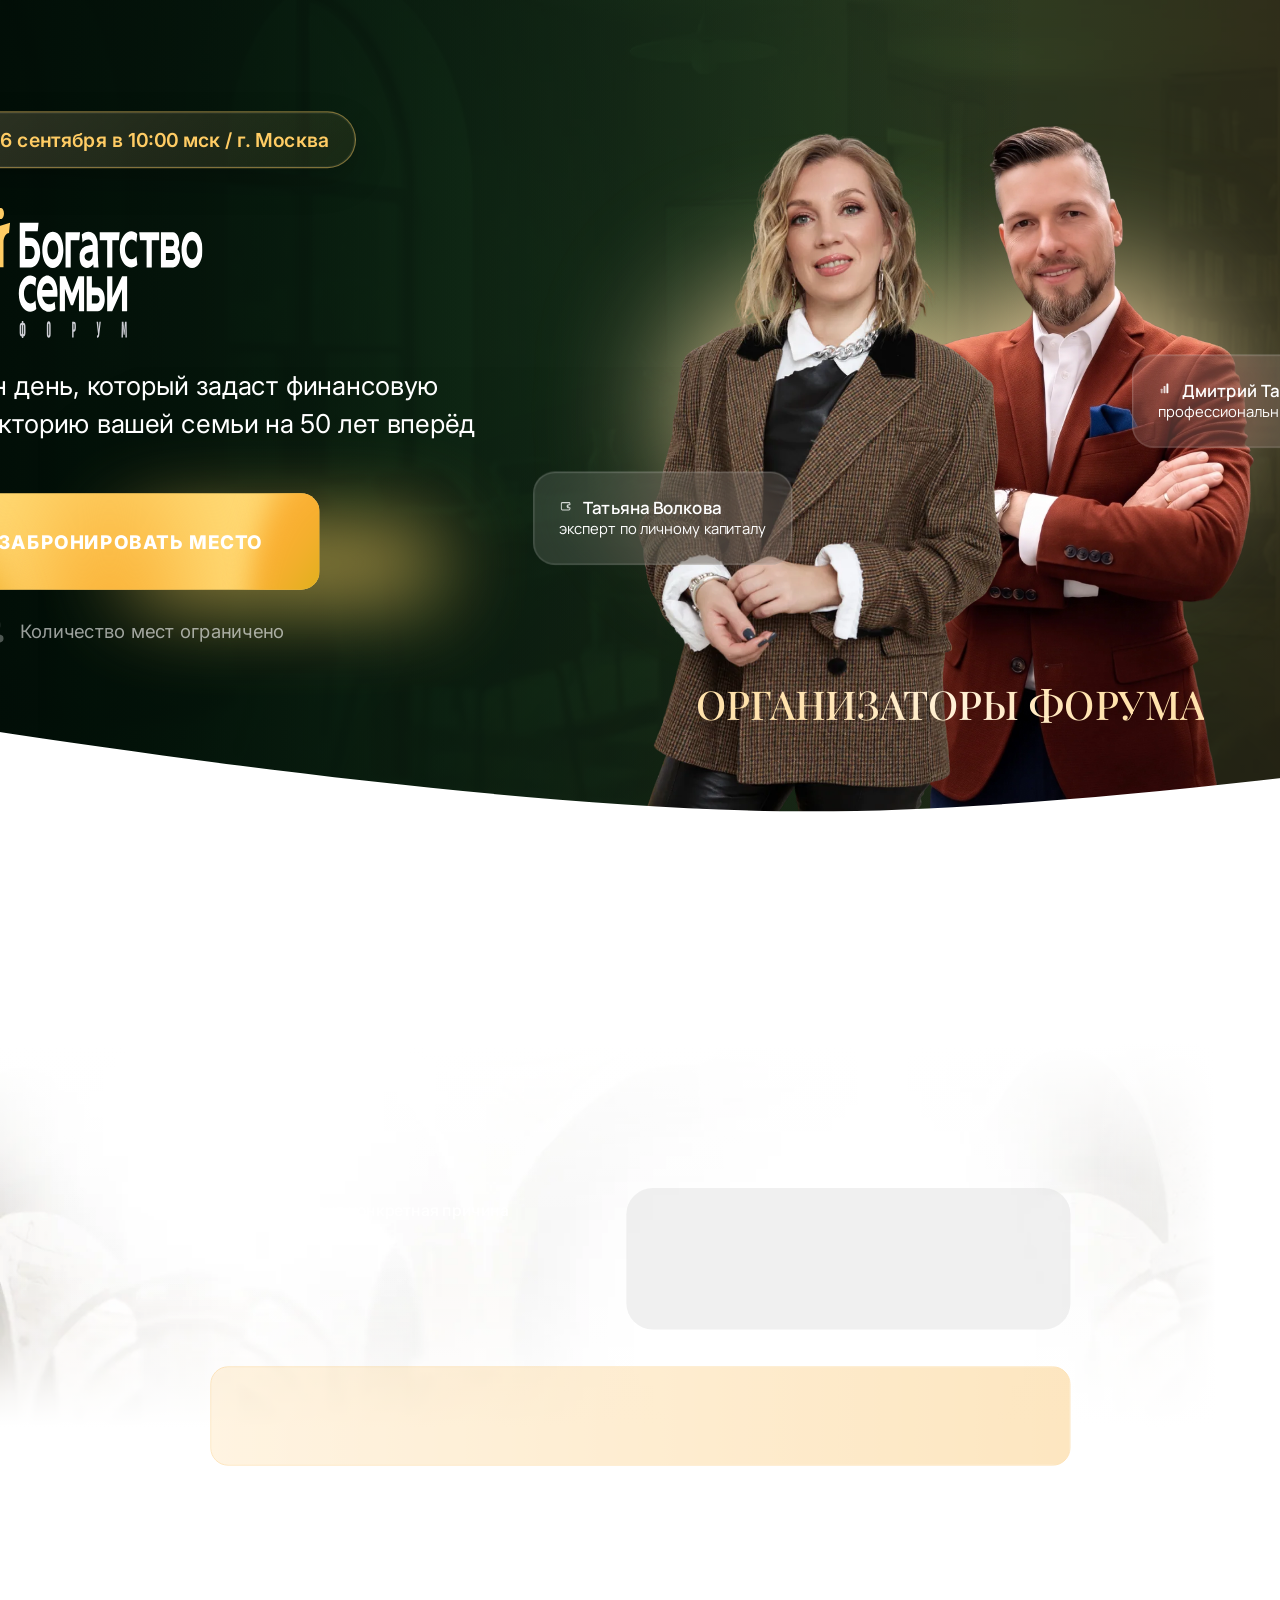
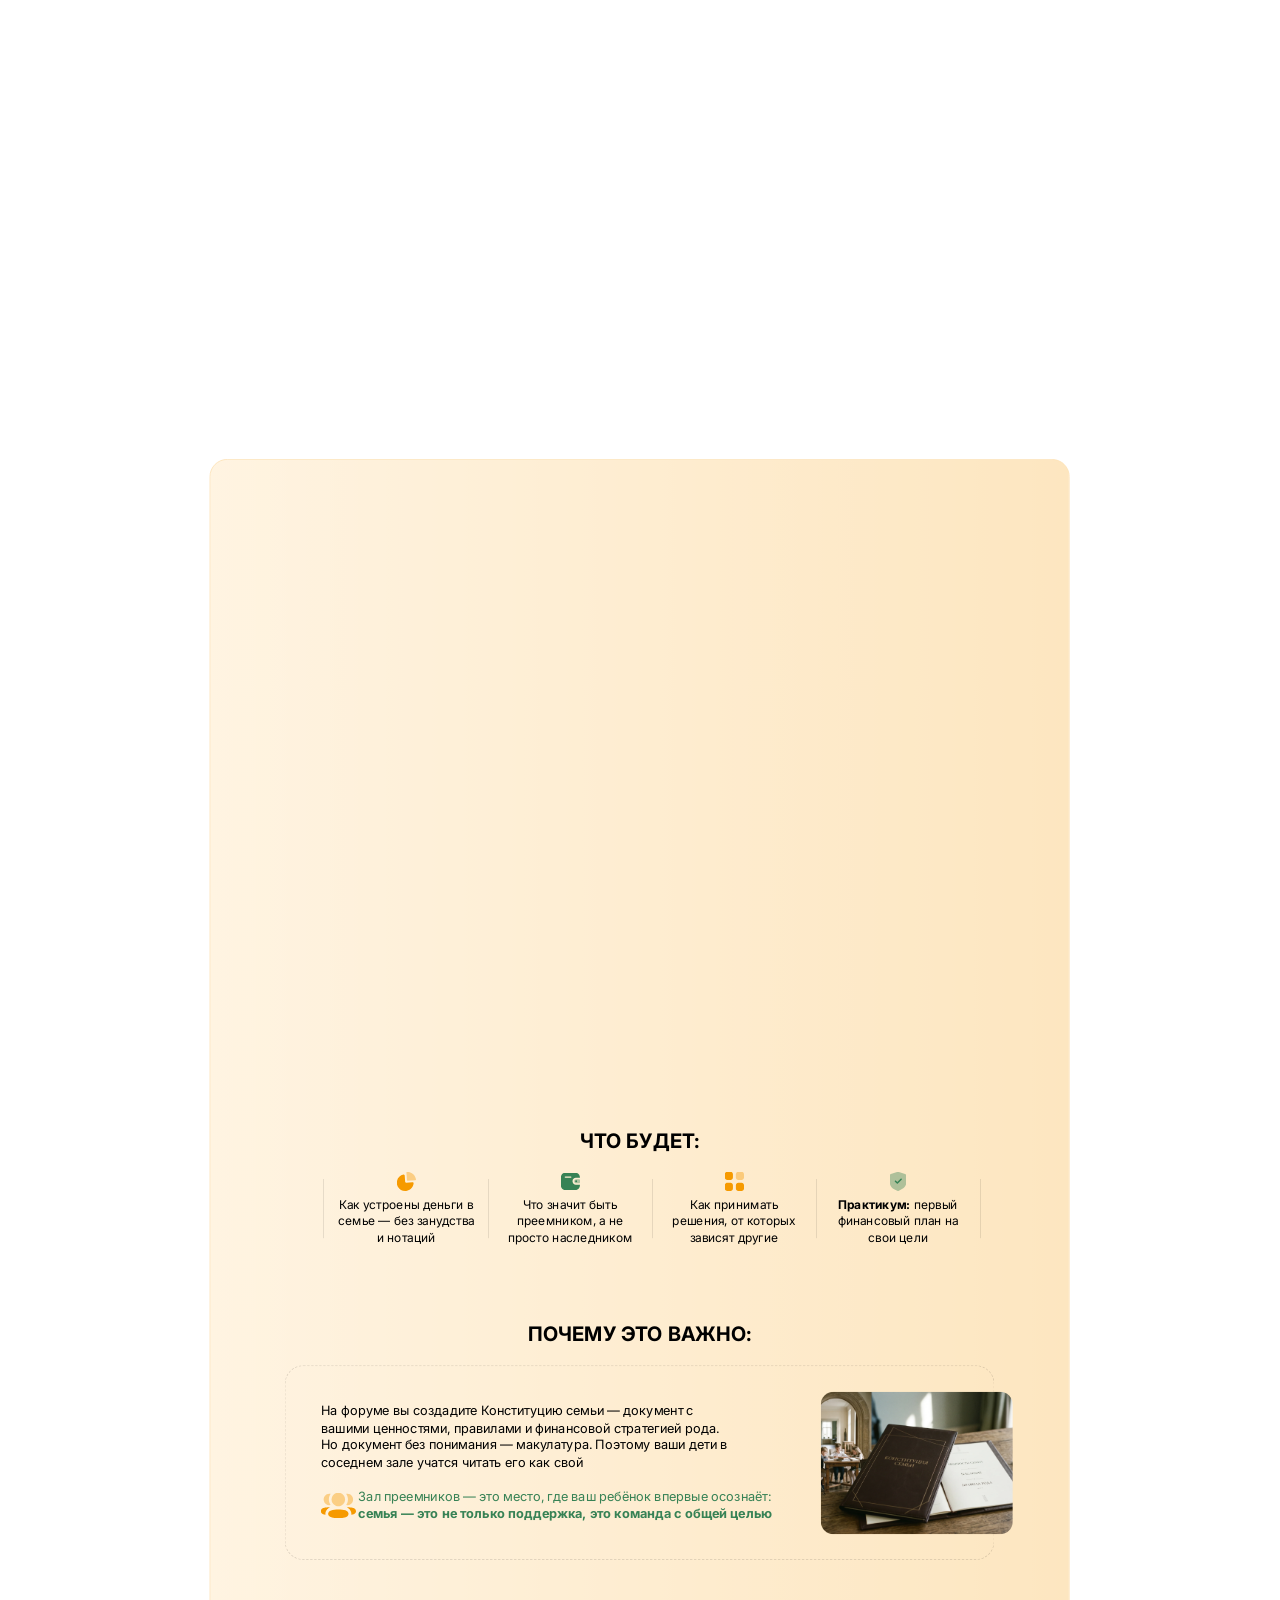
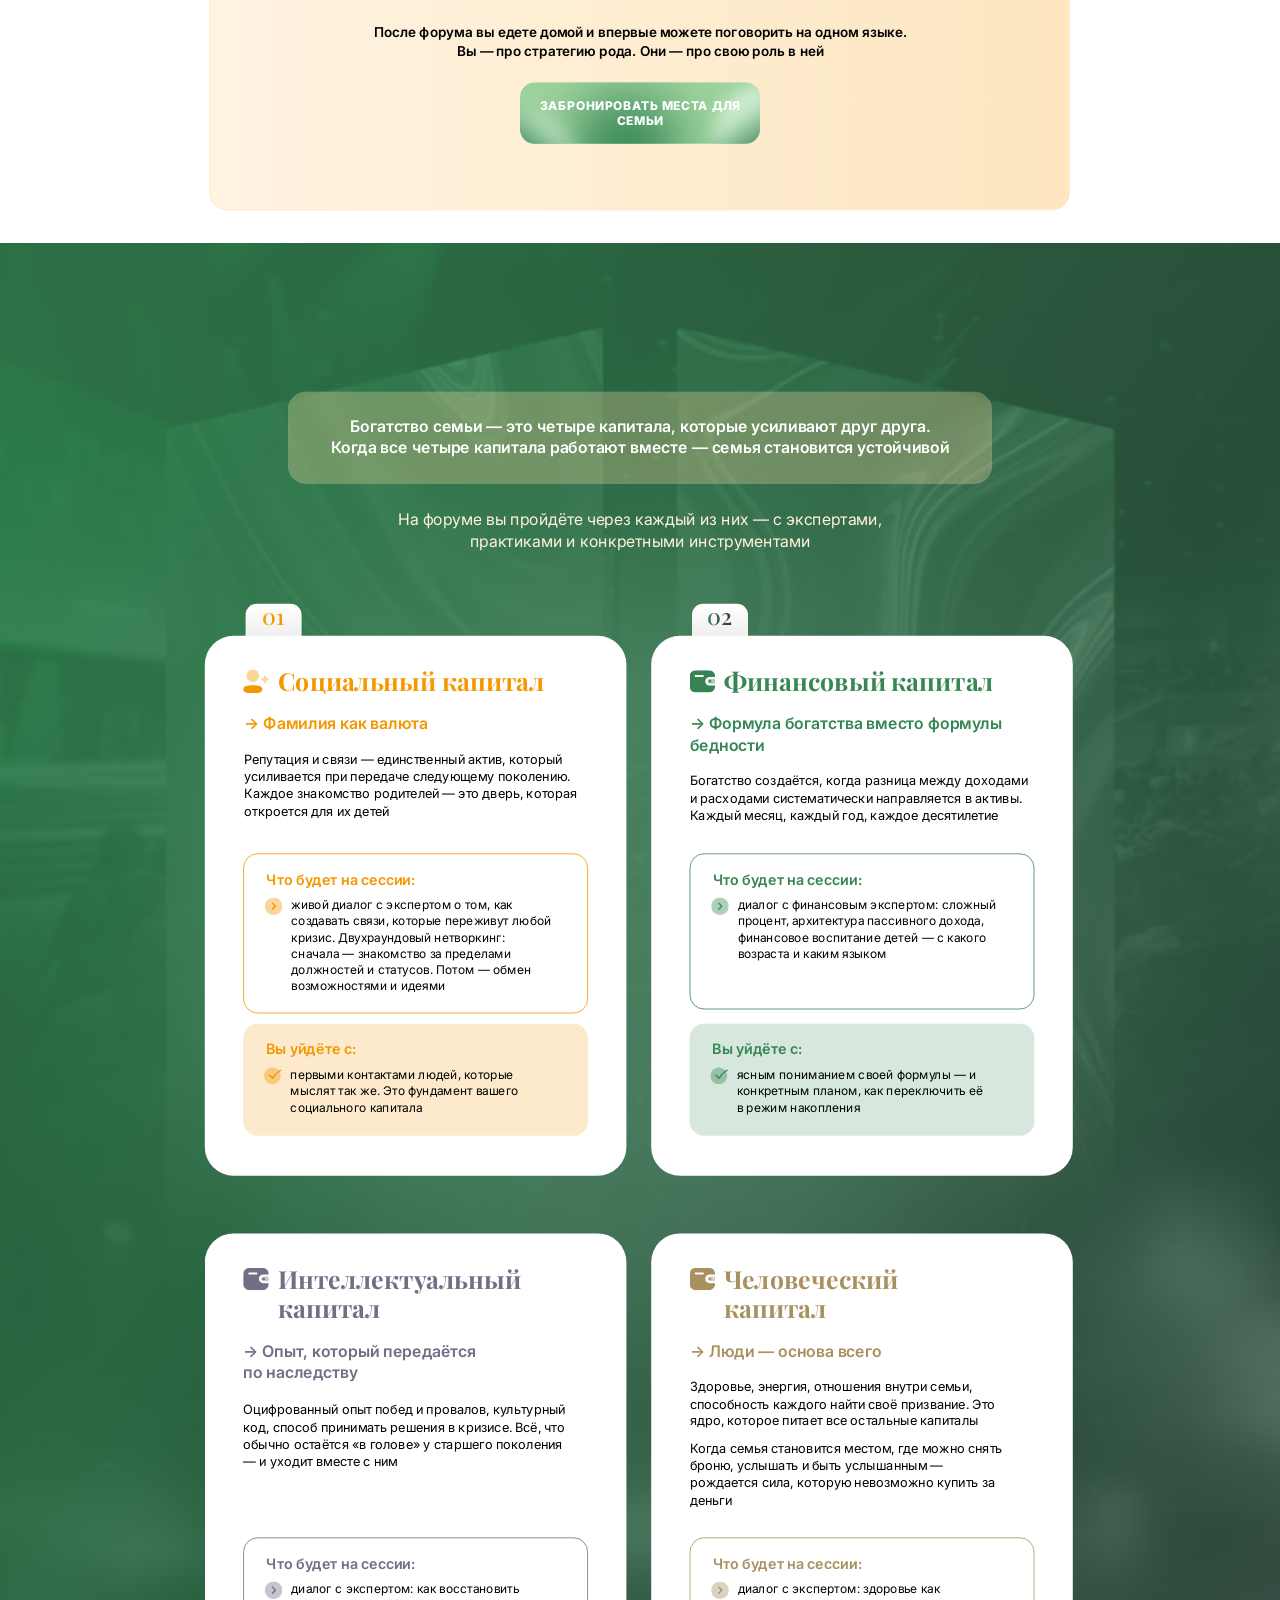
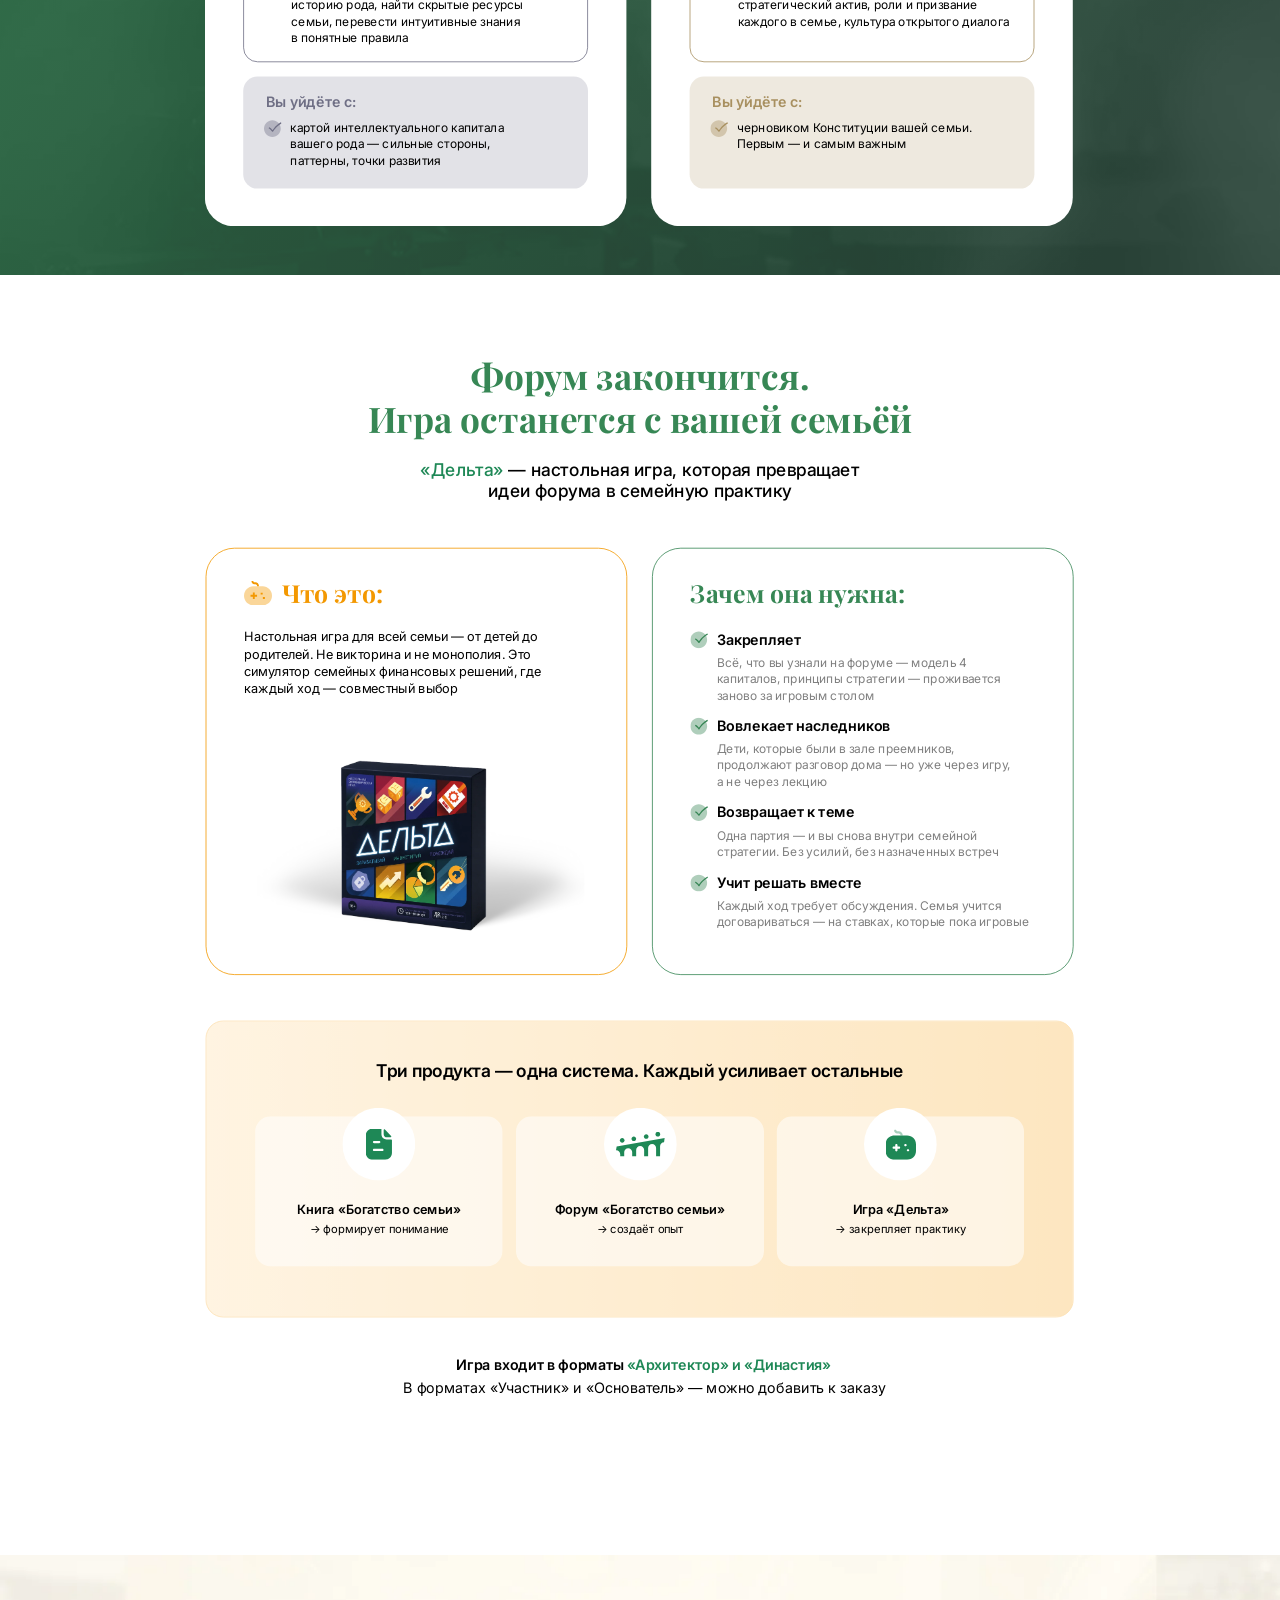
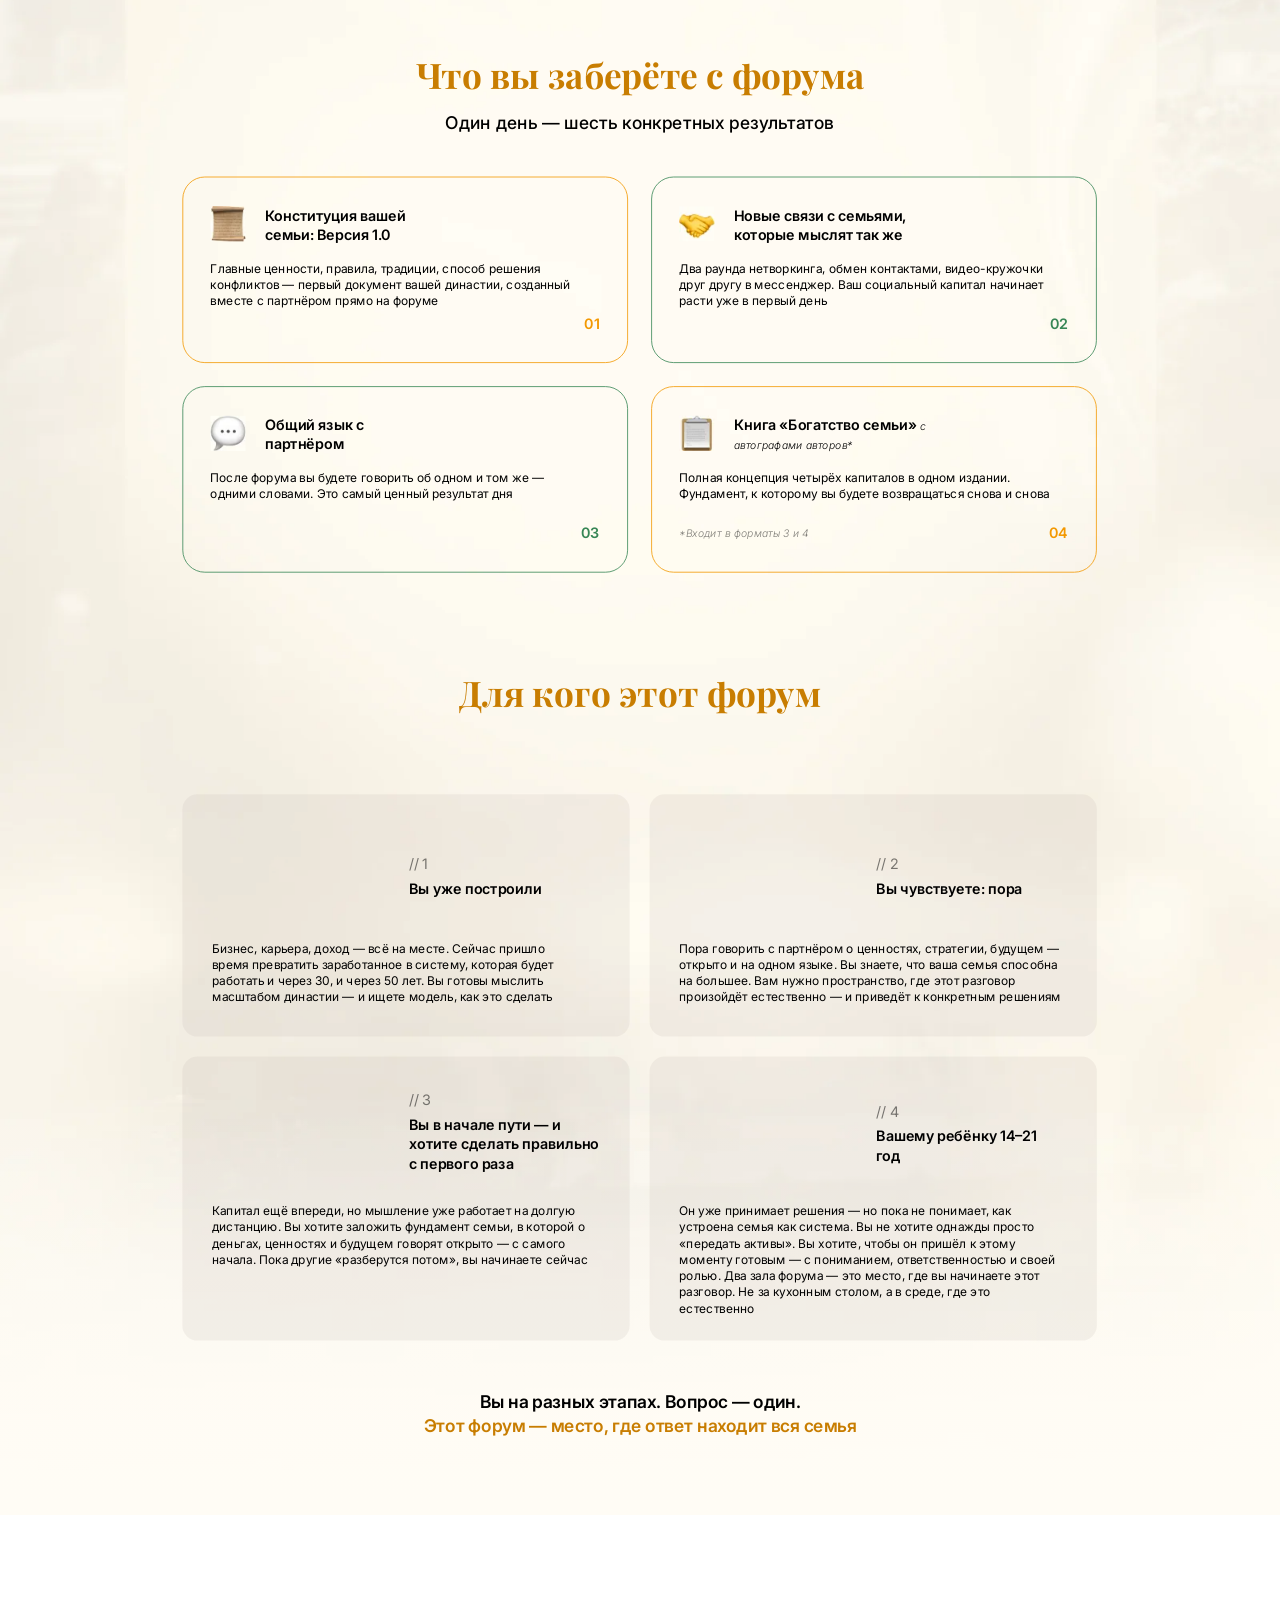
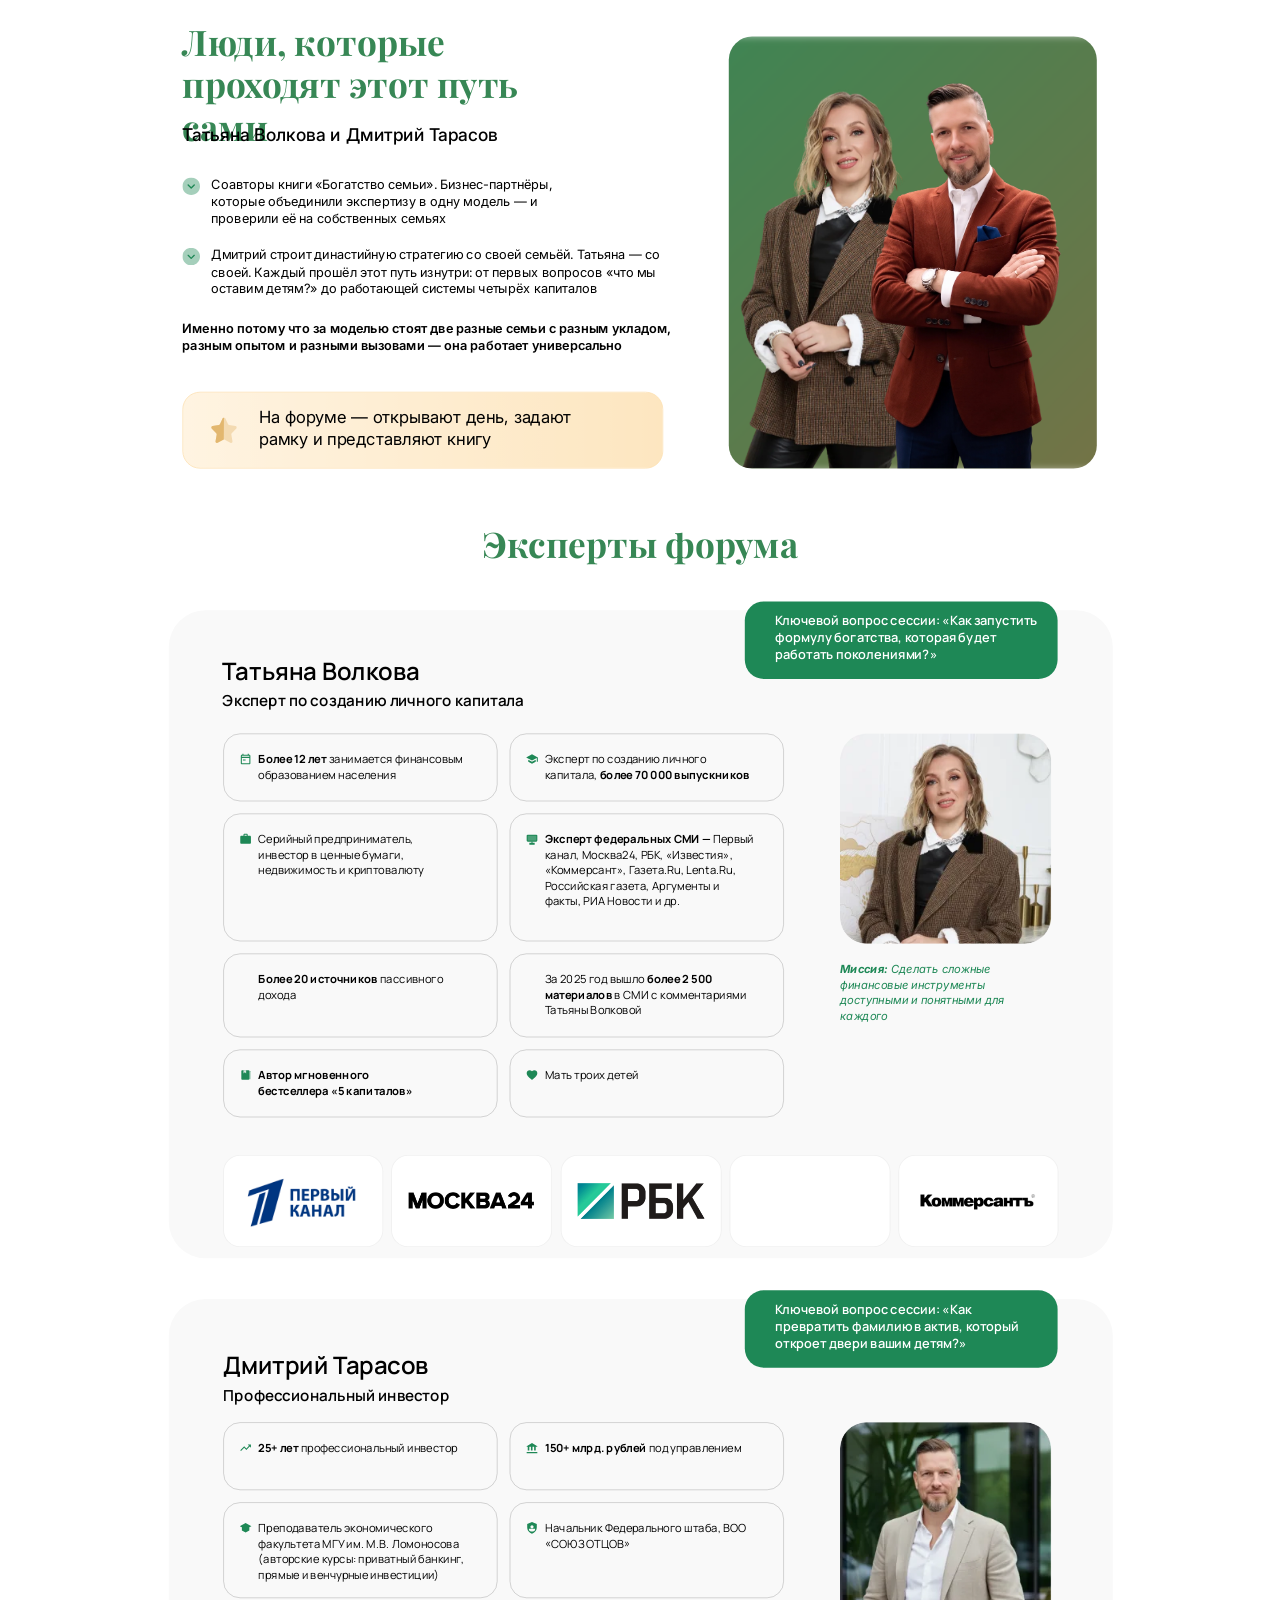
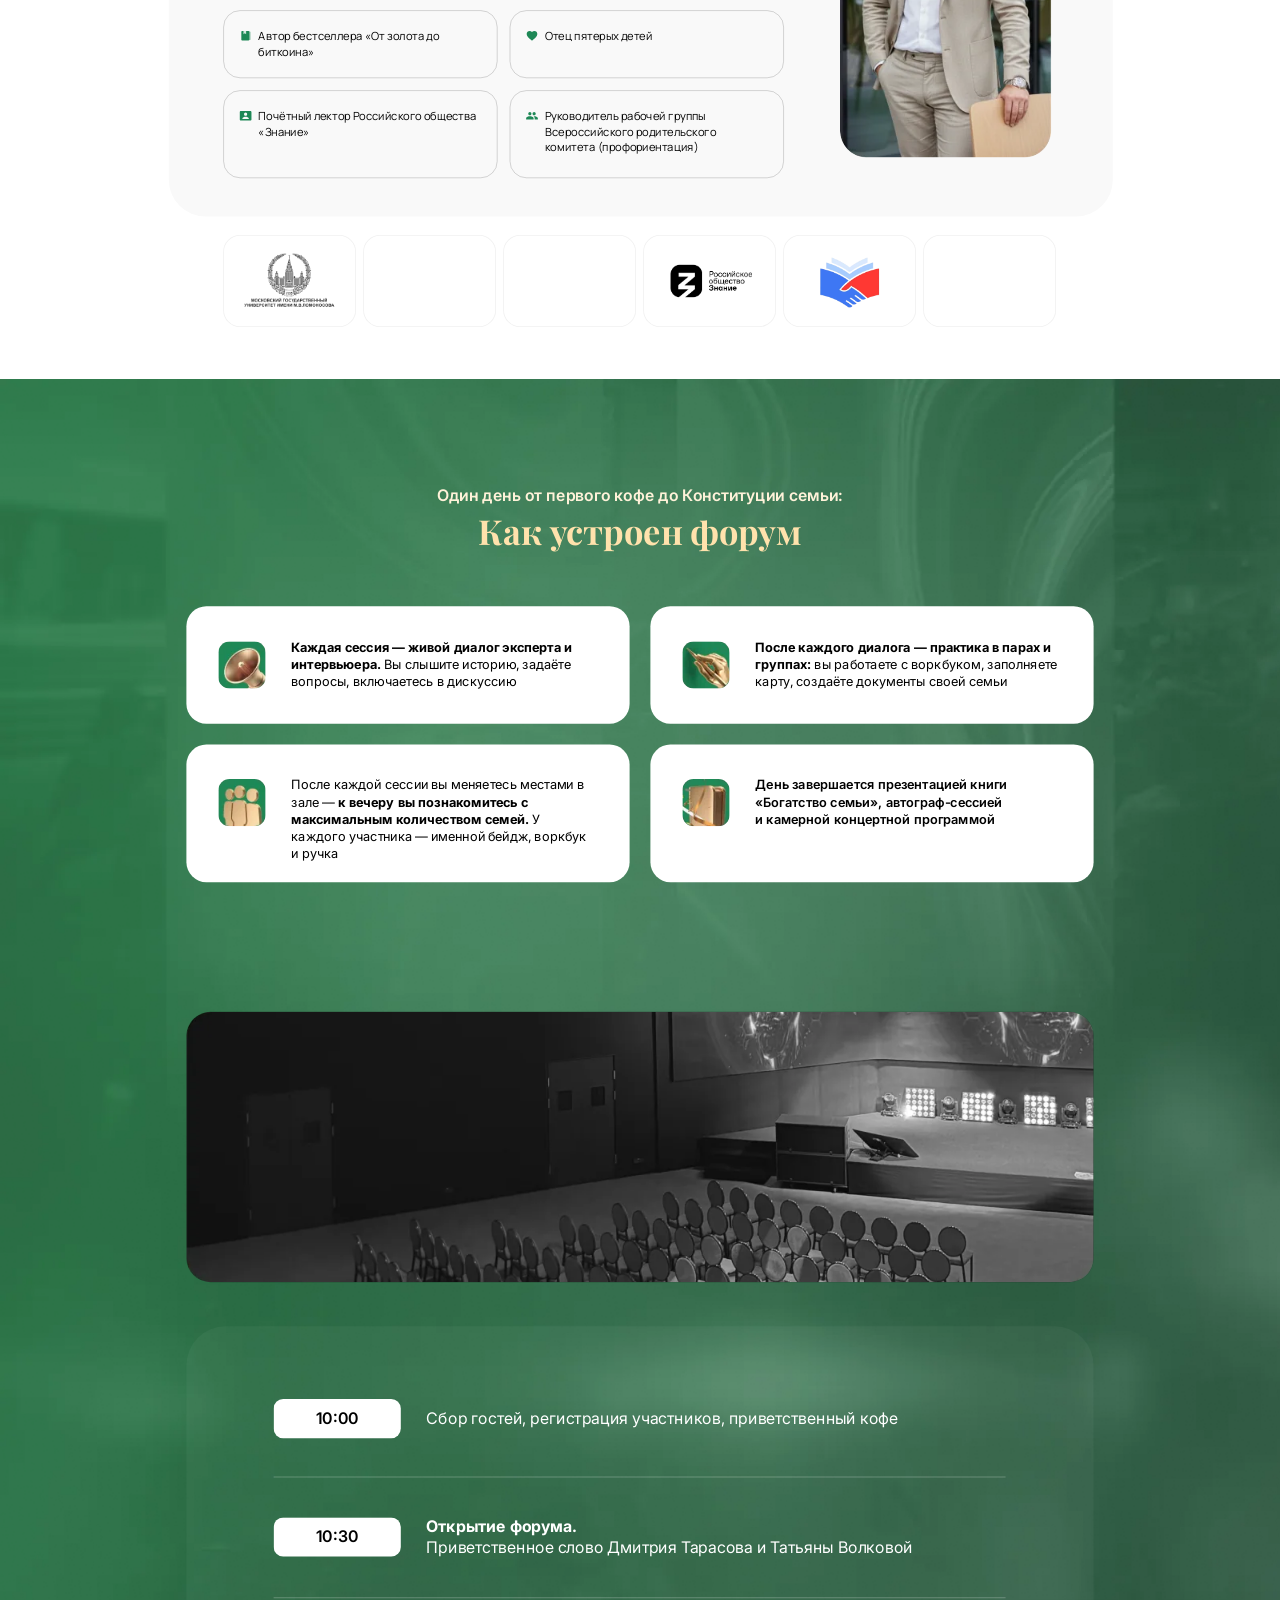
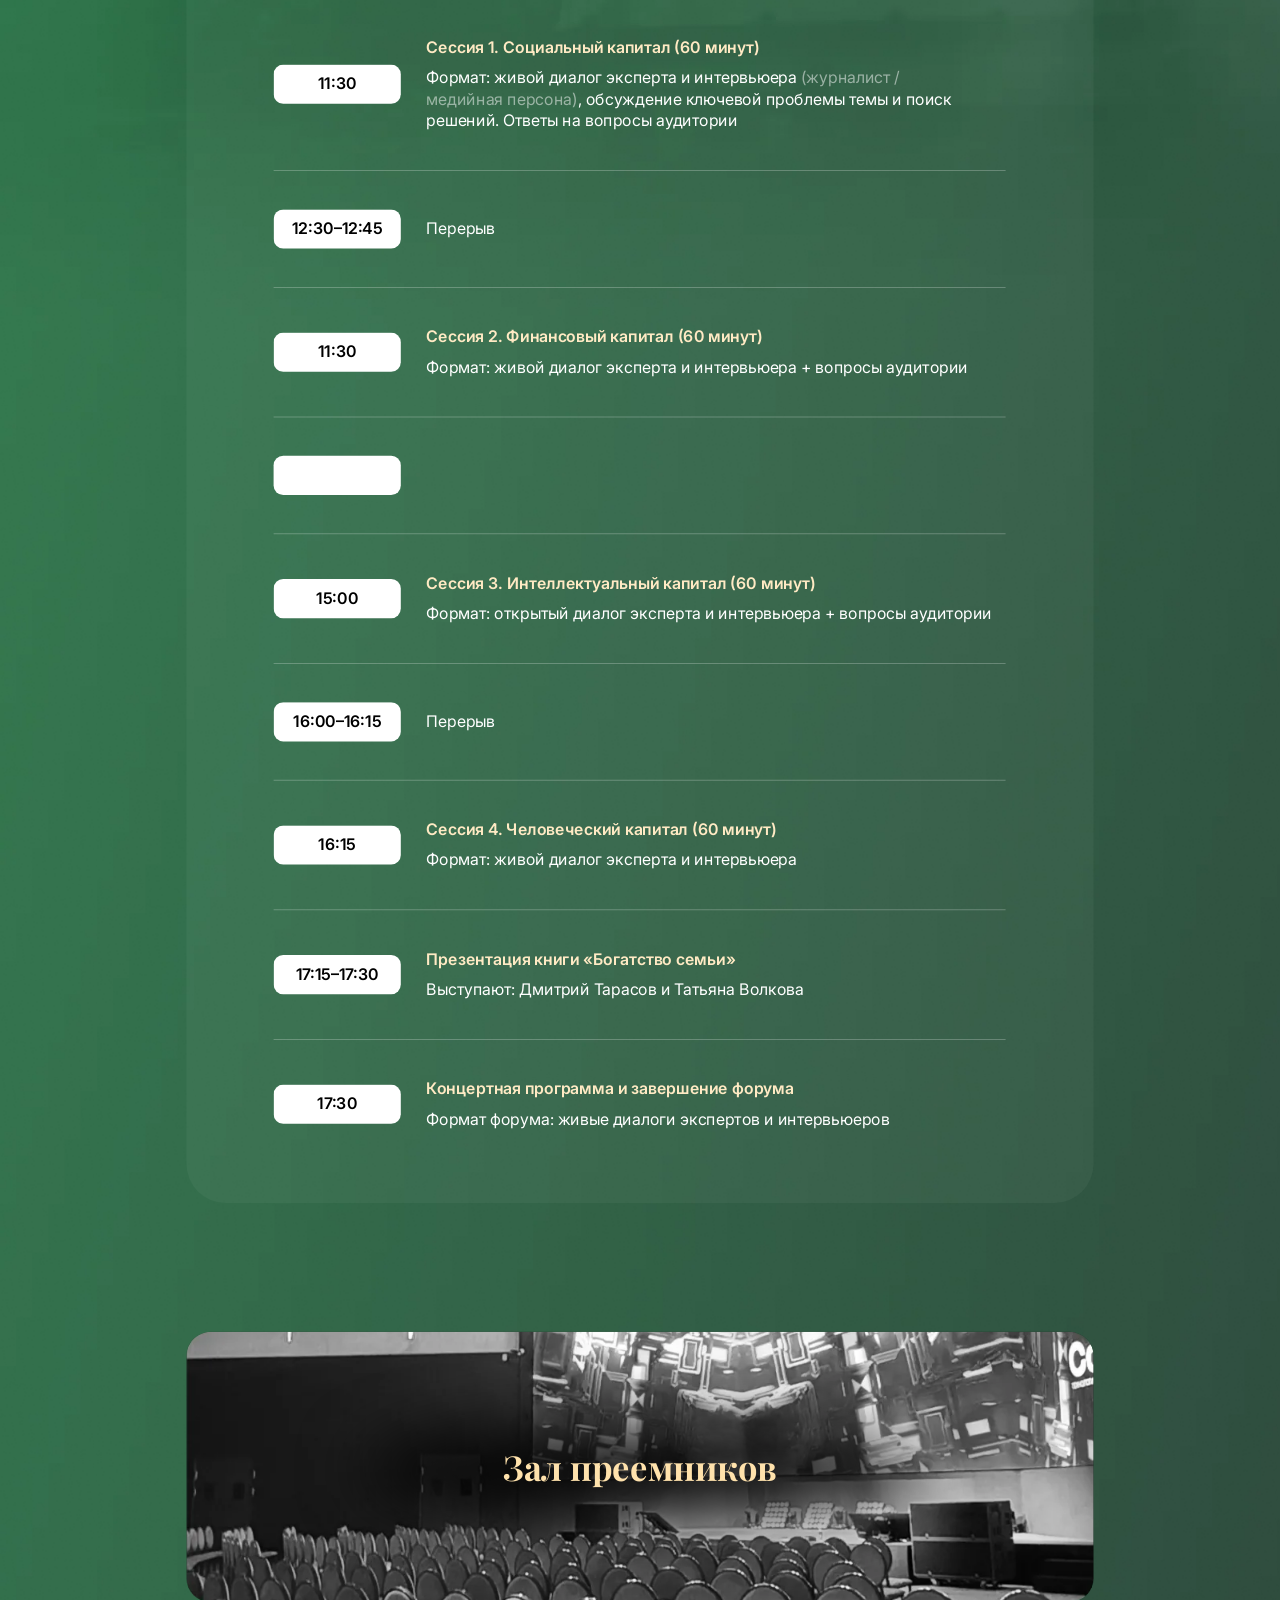
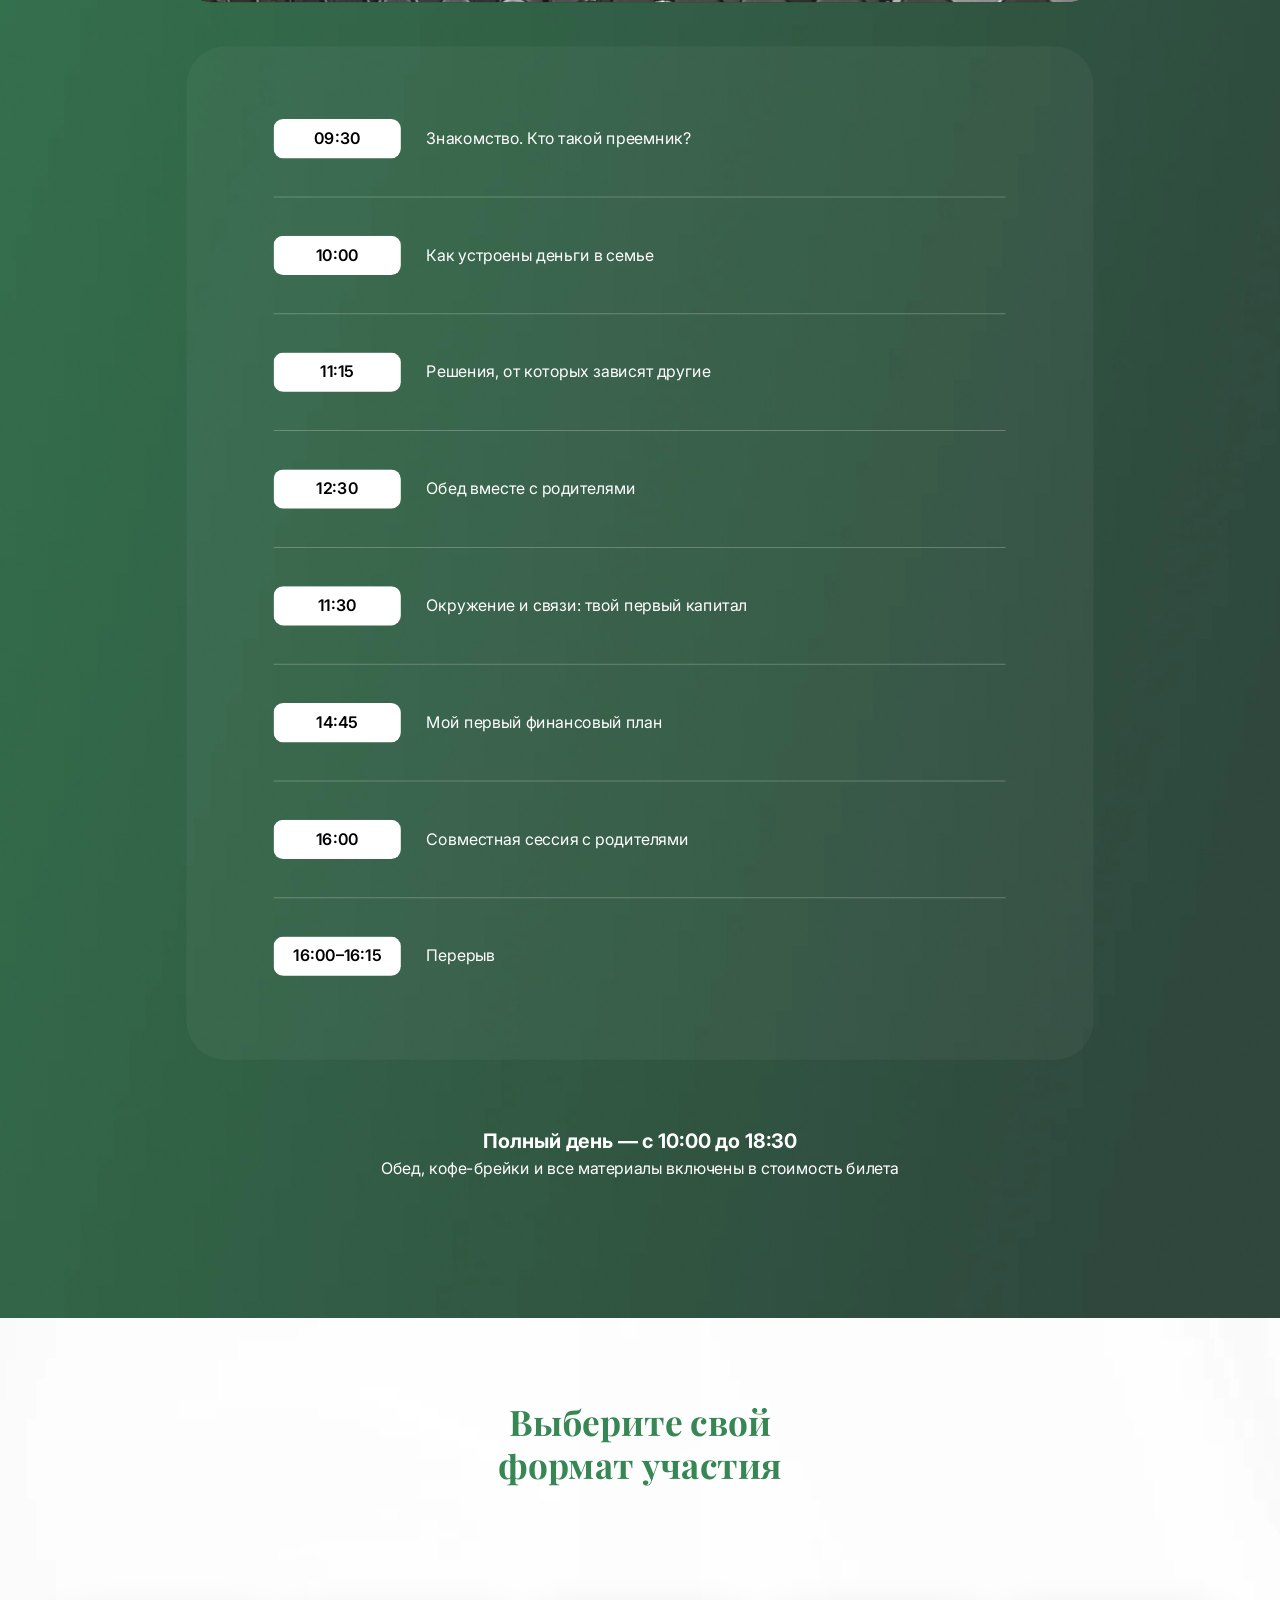
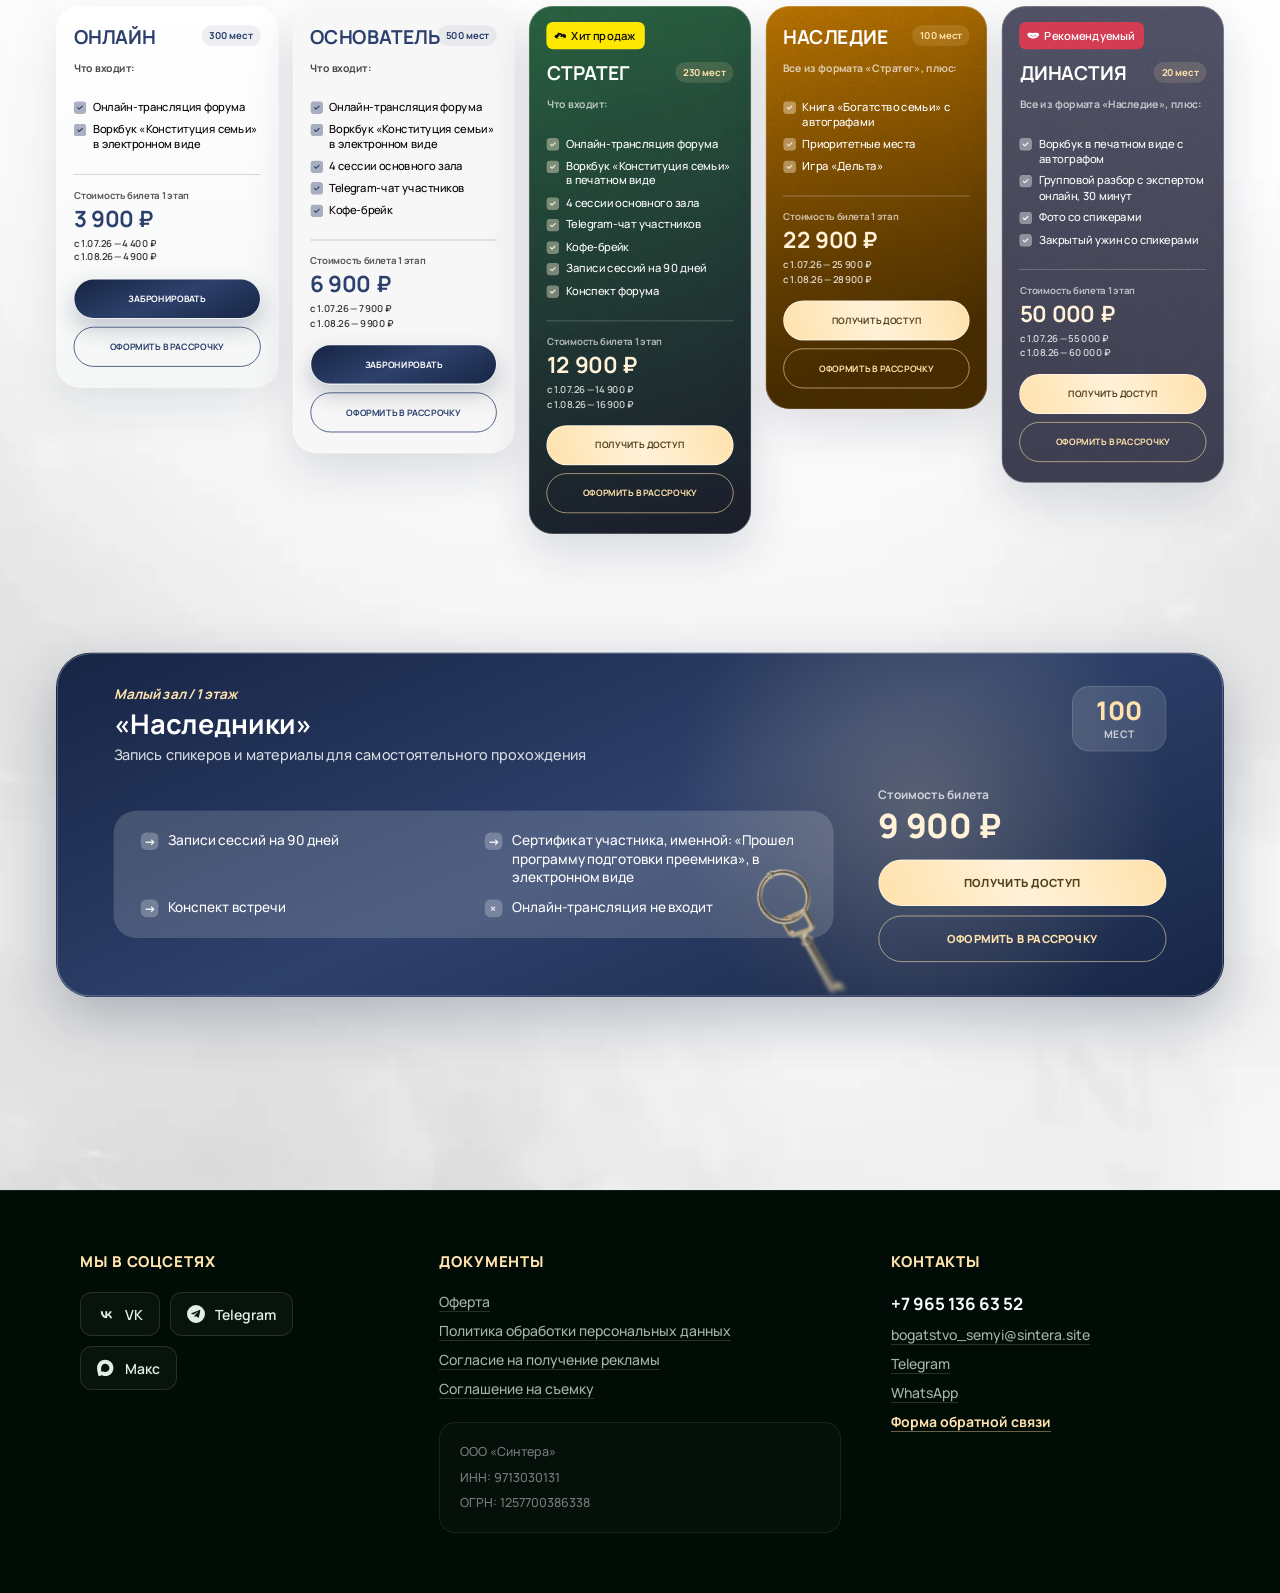
==== commit 99d221cd: "fix: change images to webp" ====
--- a/dubltarify.html
+++ b/dubltarify.html
@@ -31,7 +31,7 @@
   <section class="hero">
 
     <!-- Background texture (local) -->
-    <img decoding="async" class="bg-texture" src="assets/bg-texture.png" alt="">
+    <img decoding="async" class="bg-texture" src="assets/bg-texture.webp" alt="">
 
     <!-- Dark gradient overlays (×2 to deepen) -->
     <div class="overlay"></div>
@@ -47,8 +47,8 @@
     </div>
 
     <!-- Portraits: BEFORE wave so wave renders on top of them -->
-    <div class="portrait-dmitry"><img decoding="async" src="assets/dmitry.png" alt="Дмитрий Тарасов"></div>
-    <div class="portrait-tatyana"><img decoding="async" src="assets/tatyana.png" alt="Татьяна Волкова"></div>
+    <div class="portrait-dmitry"><img decoding="async" src="assets/dmitry.webp" alt="Дмитрий Тарасов"></div>
+    <div class="portrait-tatyana"><img decoding="async" src="assets/tatyana.webp" alt="Татьяна Волкова"></div>
 
     <!-- Bottom wave: inline SVG — viewBox показывает только верхние 188px кривой -->
     <div class="wave">
@@ -141,7 +141,7 @@
 
     <!-- Background image -->
     <div class="s2__bg">
-      <img decoding="async" loading="lazy" src="assets/s2-bg.png" alt="">
+      <img decoding="async" loading="lazy" src="assets/s2-bg.webp" alt="">
     </div>
 
     <!-- Ellipse glows (CSS radial gradients) -->
@@ -190,7 +190,7 @@
   <section class="s3">
 
     <!-- Background -->
-    <div class="s3__bg"><img decoding="async" loading="lazy" src="assets/s3-bg.png" alt=""></div>
+    <div class="s3__bg"><img decoding="async" loading="lazy" src="assets/s3-bg.webp" alt=""></div>
 
     <!-- Title -->
     <h2 class="s3__title">Именно в этом — наша сила</h2>
@@ -228,7 +228,7 @@
   <section class="s4">
 
     <!-- Background -->
-    <div class="s4__bg"><img decoding="async" loading="lazy" src="assets/s4-bg.png" alt=""></div>
+    <div class="s4__bg"><img decoding="async" loading="lazy" src="assets/s4-bg.webp" alt=""></div>
 
     <!-- Gold beige container -->
     <div class="s4__gold-box"></div>
@@ -239,7 +239,7 @@
 
     <!-- Card 1: Основной зал -->
     <div class="s4__card s4__card--1"></div>
-    <div class="s4__card-photo s4__card-photo--1"><img decoding="async" loading="lazy" src="assets/s4-photo-main.png" alt=""></div>
+    <div class="s4__card-photo s4__card-photo--1"><img decoding="async" loading="lazy" src="assets/s4-photo-main.webp" alt=""></div>
     <p class="s4__card-title s4__card-title--1">Основной зал → для вас</p>
     <p class="s4__card-sub s4__card-sub--1">4 спикера. Модель «4 капитала»</p>
     <p class="s4__card-body s4__card-body--1">Практические инструменты для семейной стратегии, финансового планирования и передачи ценностей</p>
@@ -248,7 +248,7 @@
 
     <!-- Card 2: Зал преемников -->
     <div class="s4__card s4__card--2"></div>
-    <div class="s4__card-photo s4__card-photo--2"><img decoding="async" loading="lazy" src="assets/s4-photo-heir.png" alt=""></div>
+    <div class="s4__card-photo s4__card-photo--2"><img decoding="async" loading="lazy" src="assets/s4-photo-heir.webp" alt=""></div>
     <p class="s4__card-title s4__card-title--2">Зал преемников → для ваших детей (14-21 год)</p>
     <p class="s4__card-sub s4__card-sub--2">Отдельная программа. Свои спикеры. Свой язык</p>
 
@@ -279,7 +279,7 @@
     <p class="s4__why-text-1">На форуме вы создадите Конституцию семьи — документ с вашими ценностями, правилами и финансовой стратегией рода. Но документ без понимания — макулатура. Поэтому ваши дети в соседнем зале учатся читать его как свой</p>
     <div class="s4__user-icon"><img decoding="async" loading="lazy" src="assets/icon-3user.svg" alt=""></div>
     <p class="s4__why-text-2">Зал преемников — это место, где ваш ребёнок впервые осознаёт: <strong>семья — это не только поддержка, это команда с общей целью</strong></p>
-    <div class="s4__book-photo"><img decoding="async" loading="lazy" src="assets/s4-photo-book.png" alt=""></div>
+    <div class="s4__book-photo"><img decoding="async" loading="lazy" src="assets/s4-photo-book.webp" alt=""></div>
 
     <!-- Bottom quote -->
     <p class="s4__quote">После форума вы едете домой и впервые можете поговорить на одном языке. Вы — про стратегию рода. Они — про свою роль в ней</p>
@@ -299,7 +299,7 @@
   <div class="s5-viewport">
   <section class="s5">
 
-    <div class="s5__texture"><img decoding="async" loading="lazy" src="assets/s5-bg-texture.png" alt=""></div>
+    <div class="s5__texture"><img decoding="async" loading="lazy" src="assets/s5-bg-texture.webp" alt=""></div>
     <div class="s5__pill"></div>
     <h2 class="s5__title">Модель «4 капитала семьи»</h2>
     <div class="s5__subtitle">
@@ -397,7 +397,7 @@
   <div class="s6-viewport">
   <section class="s6">
 
-    <div class="s6__texture"><img decoding="async" loading="lazy" src="assets/s6-bg-texture.png" alt=""></div>
+    <div class="s6__texture"><img decoding="async" loading="lazy" src="assets/s6-bg-texture.webp" alt=""></div>
     <div class="s6__fade"></div>
 
     <h2 class="s6__title">Форум закончится.<br>Игра останется с вашей семьёй</h2>
@@ -411,8 +411,8 @@
     <div class="s6__card-icon"><img decoding="async" loading="lazy" src="assets/s6-icon-game.svg" alt=""></div>
     <p class="s6__card-title s6__card-title--left">Что это:</p>
     <p class="s6__card-desc">Настольная игра для всей семьи — от детей до родителей. Не викторина и не монополия. Это симулятор семейных финансовых решений, где каждый ход — совместный выбор</p>
-    <div class="s6__game-bg"><img decoding="async" loading="lazy" src="assets/s6-game-img-bg.png" alt=""></div>
-    <div class="s6__game-box"><img decoding="async" loading="lazy" src="assets/s6-game-box.png" alt=""></div>
+    <div class="s6__game-bg"><img decoding="async" loading="lazy" src="assets/s6-game-img-bg.webp" alt=""></div>
+    <div class="s6__game-box"><img decoding="async" loading="lazy" src="assets/s6-game-box.webp" alt=""></div>
 
     <!-- Right card: Зачем она нужна -->
     <p class="s6__card-title s6__card-title--right">Зачем она нужна:</p>
@@ -472,7 +472,7 @@
   <div class="s7-viewport">
   <section class="s7">
 
-    <div class="s7__texture"><img decoding="async" loading="lazy" src="assets/s7-bg.png" alt=""></div>
+    <div class="s7__texture"><img decoding="async" loading="lazy" src="assets/s7-bg.webp" alt=""></div>
     <div class="s7__fade"></div>
 
     <!-- Title block 1 -->
@@ -485,10 +485,10 @@
     <div class="s7__rcard s7__rcard--03"></div>
     <div class="s7__rcard s7__rcard--04"></div>
 
-    <div class="s7__remoji s7__remoji--01"><img decoding="async" loading="lazy" src="assets/s7-icon-01.png" alt=""></div>
-    <div class="s7__remoji s7__remoji--02"><img decoding="async" loading="lazy" src="assets/s7-icon-02.png" alt=""></div>
-    <div class="s7__remoji s7__remoji--03"><img decoding="async" loading="lazy" src="assets/s7-icon-03.png" alt=""></div>
-    <div class="s7__remoji s7__remoji--04"><img decoding="async" loading="lazy" src="assets/s7-icon-04.png" alt=""></div>
+    <div class="s7__remoji s7__remoji--01"><img decoding="async" loading="lazy" src="assets/s7-icon-01.webp" alt=""></div>
+    <div class="s7__remoji s7__remoji--02"><img decoding="async" loading="lazy" src="assets/s7-icon-02.webp" alt=""></div>
+    <div class="s7__remoji s7__remoji--03"><img decoding="async" loading="lazy" src="assets/s7-icon-03.webp" alt=""></div>
+    <div class="s7__remoji s7__remoji--04"><img decoding="async" loading="lazy" src="assets/s7-icon-04.webp" alt=""></div>
 
     <p class="s7__rnum s7__rnum--01">01</p>
     <p class="s7__rnum s7__rnum--02">02</p>
@@ -516,10 +516,10 @@
     <div class="s7__acard s7__acard--3"></div>
     <div class="s7__acard s7__acard--4"></div>
 
-    <div class="s7__aphoto s7__aphoto--1"><img decoding="async" loading="lazy" src="assets/s7-photo-1.jpg" alt=""></div>
-    <div class="s7__aphoto s7__aphoto--2"><img decoding="async" loading="lazy" src="assets/s7-photo-2.jpg" alt=""></div>
-    <div class="s7__aphoto s7__aphoto--3"><img decoding="async" loading="lazy" src="assets/s7-photo-3.jpg" alt=""></div>
-    <div class="s7__aphoto s7__aphoto--4"><img decoding="async" loading="lazy" src="assets/s7-photo-4.jpg" alt=""></div>
+    <div class="s7__aphoto s7__aphoto--1"><img decoding="async" loading="lazy" src="assets/s7-photo-1.webp" alt=""></div>
+    <div class="s7__aphoto s7__aphoto--2"><img decoding="async" loading="lazy" src="assets/s7-photo-2.webp" alt=""></div>
+    <div class="s7__aphoto s7__aphoto--3"><img decoding="async" loading="lazy" src="assets/s7-photo-3.webp" alt=""></div>
+    <div class="s7__aphoto s7__aphoto--4"><img decoding="async" loading="lazy" src="assets/s7-photo-4.webp" alt=""></div>
 
     <p class="s7__anum s7__anum--1">// 1</p>
     <p class="s7__anum s7__anum--2">// 2</p>
@@ -571,8 +571,8 @@
     <!-- Right: photo -->
     <div class="s8__photo-card">
       <div class="s8__photo-gradient"></div>
-      <div class="s8__photo-subtract"><img decoding="async" loading="lazy" src="assets/s8-subtract.png" alt=""></div>
-      <img decoding="async" loading="lazy" class="s8__photo-img" src="assets/s8-photo.jpg" alt="Татьяна Волкова и Дмитрий Тарасов">
+      <div class="s8__photo-subtract"><img decoding="async" loading="lazy" src="assets/s8-subtract.webp" alt=""></div>
+      <img decoding="async" loading="lazy" class="s8__photo-img" src="assets/s8-photo.webp" alt="Татьяна Волкова и Дмитрий Тарасов">
     </div>
 
   </section>
@@ -637,16 +637,16 @@
 
     <!-- Tatiana photo -->
     <div class="s9__photo-wrap s9__photo-wrap--tatiana">
-      <img decoding="async" loading="lazy" class="s9__photo" src="assets/s9-photo-tatiana.png" alt="Татьяна Волкова">
+      <img decoding="async" loading="lazy" class="s9__photo" src="assets/s9-photo-tatiana.webp" alt="Татьяна Волкова">
     </div>
     <p class="s9__mission"><b>Миссия:</b> Сделать сложные финансовые инструменты доступными и понятными для каждого</p>
 
     <!-- Media logos -->
-    <div class="s9__logo-card s9__logo-card--1"><img decoding="async" loading="lazy" src="assets/s9-logo-1.png" alt="Первый канал"></div>
-    <div class="s9__logo-card s9__logo-card--2"><img decoding="async" loading="lazy" src="assets/s9-logo-2.png" alt="Москва24"></div>
-    <div class="s9__logo-card s9__logo-card--3"><img decoding="async" loading="lazy" src="assets/s9-logo-3.png" alt="РБК"></div>
-    <div class="s9__logo-card s9__logo-card--4"><img decoding="async" loading="lazy" src="assets/s9-logo-4.png" alt="РИА Новости"></div>
-    <div class="s9__logo-card s9__logo-card--5"><img decoding="async" loading="lazy" src="assets/s9-logo-5.png" alt="Коммерсант"></div>
+    <div class="s9__logo-card s9__logo-card--1"><img decoding="async" loading="lazy" src="assets/s9-logo-1.webp" alt="Первый канал"></div>
+    <div class="s9__logo-card s9__logo-card--2"><img decoding="async" loading="lazy" src="assets/s9-logo-2.webp" alt="Москва24"></div>
+    <div class="s9__logo-card s9__logo-card--3"><img decoding="async" loading="lazy" src="assets/s9-logo-3.webp" alt="РБК"></div>
+    <div class="s9__logo-card s9__logo-card--4"><img decoding="async" loading="lazy" src="assets/s9-logo-4.webp" alt="РИА Новости"></div>
+    <div class="s9__logo-card s9__logo-card--5"><img decoding="async" loading="lazy" src="assets/s9-logo-5.webp" alt="Коммерсант"></div>
 
     <!-- ── Дмитрий Тарасов ── -->
     <p class="s9__name s9__name--dmitry">Дмитрий Тарасов</p>
@@ -688,16 +688,16 @@
 
     <!-- Dmitry photo -->
     <div class="s9__photo-wrap s9__photo-wrap--dmitry">
-      <img decoding="async" loading="lazy" class="s9__photo" src="assets/s9-photo-dmitry.png" alt="Дмитрий Тарасов">
+      <img decoding="async" loading="lazy" class="s9__photo" src="assets/s9-photo-dmitry.webp" alt="Дмитрий Тарасов">
     </div>
 
     <!-- Dmitry org logos -->
-    <div class="s9__logo-card s9__logo-card--d1"><img decoding="async" loading="lazy" src="assets/s9-dlogo-mgu.png"    alt="МГУ"></div>
-    <div class="s9__logo-card s9__logo-card--d2"><img decoding="async" loading="lazy" src="assets/s9-dlogo-soyuz.png"  alt="СОЮЗ ОТЦОВ"></div>
-    <div class="s9__logo-card s9__logo-card--d3"><img decoding="async" loading="lazy" src="assets/s9-dlogo-alpina.png" alt="Альпина"></div>
-    <div class="s9__logo-card s9__logo-card--d4"><img decoding="async" loading="lazy" src="assets/s9-dlogo-znanie.png" alt="Знание"></div>
-    <div class="s9__logo-card s9__logo-card--d5"><img decoding="async" loading="lazy" src="assets/s9-dlogo-vrk.png"    alt="ВРК"></div>
-    <div class="s9__logo-card s9__logo-card--d6"><img decoding="async" loading="lazy" src="assets/s9-dlogo-infi.png"   alt="ИНФИ"></div>
+    <div class="s9__logo-card s9__logo-card--d1"><img decoding="async" loading="lazy" src="assets/s9-dlogo-mgu.webp"    alt="МГУ"></div>
+    <div class="s9__logo-card s9__logo-card--d2"><img decoding="async" loading="lazy" src="assets/s9-dlogo-soyuz.webp"  alt="СОЮЗ ОТЦОВ"></div>
+    <div class="s9__logo-card s9__logo-card--d3"><img decoding="async" loading="lazy" src="assets/s9-dlogo-alpina.webp" alt="Альпина"></div>
+    <div class="s9__logo-card s9__logo-card--d4"><img decoding="async" loading="lazy" src="assets/s9-dlogo-znanie.webp" alt="Знание"></div>
+    <div class="s9__logo-card s9__logo-card--d5"><img decoding="async" loading="lazy" src="assets/s9-dlogo-vrk.webp"    alt="ВРК"></div>
+    <div class="s9__logo-card s9__logo-card--d6"><img decoding="async" loading="lazy" src="assets/s9-dlogo-infi.webp"   alt="ИНФИ"></div>
 
   </section>
   </div>
@@ -705,20 +705,20 @@
   <!-- S10 -->
   <div class="s10-viewport">
   <section class="s10">
-    <div class="s10__bg"><img decoding="async" loading="lazy" src="assets/s10-bg-texture.png" alt=""></div>
+    <div class="s10__bg"><img decoding="async" loading="lazy" src="assets/s10-bg-texture.webp" alt=""></div>
     <p class="s10__sup">Один день от первого кофе до Конституции семьи:</p>
     <p class="s10__h s10__h--1">Как устроен форум</p>
     <div class="s10__icard s10__icard--1"></div><div class="s10__icard s10__icard--2"></div>
     <div class="s10__icard s10__icard--3"></div><div class="s10__icard s10__icard--4"></div>
-    <div class="s10__icon s10__icon--1"><img decoding="async" loading="lazy" src="assets/s10-icon-megaphone.png" alt=""></div>
-    <div class="s10__icon s10__icon--2"><img decoding="async" loading="lazy" src="assets/s10-icon-pen.png" alt=""></div>
-    <div class="s10__icon s10__icon--3"><img decoding="async" loading="lazy" src="assets/s10-icon-group.png" alt=""></div>
-    <div class="s10__icon s10__icon--4"><img decoding="async" loading="lazy" src="assets/s10-icon-notebook.png" alt=""></div>
+    <div class="s10__icon s10__icon--1"><img decoding="async" loading="lazy" src="assets/s10-icon-megaphone.webp" alt=""></div>
+    <div class="s10__icon s10__icon--2"><img decoding="async" loading="lazy" src="assets/s10-icon-pen.webp" alt=""></div>
+    <div class="s10__icon s10__icon--3"><img decoding="async" loading="lazy" src="assets/s10-icon-group.webp" alt=""></div>
+    <div class="s10__icon s10__icon--4"><img decoding="async" loading="lazy" src="assets/s10-icon-notebook.webp" alt=""></div>
     <p class="s10__ctext s10__ctext--1"><b>Каждая сессия — живой диалог эксперта и интервьюера.</b> Вы слышите историю, задаёте вопросы, включаетесь в дискуссию</p>
     <p class="s10__ctext s10__ctext--2"><b>После каждого диалога — практика в парах и группах:</b> вы работаете с воркбуком, заполняете карту, создаёте документы своей семьи</p>
     <p class="s10__ctext s10__ctext--3">После каждой сессии вы меняетесь местами в зале — <b>к вечеру вы познакомитесь с максимальным количеством семей.</b> У каждого участника — именной бейдж, воркбук и ручка</p>
     <p class="s10__ctext s10__ctext--4">День завершается презентацией книги «Богатство семьи», автограф-сессией и камерной концертной программой</p>
-    <div class="s10__photo s10__photo--timing"><img decoding="async" loading="lazy" src="assets/s10-photo-timing.png" alt=""></div>
+    <div class="s10__photo s10__photo--timing"><img decoding="async" loading="lazy" src="assets/s10-photo-timing.webp" alt=""></div>
     <p class="s10__h s10__h--2">Тайминг форума</p>
     <div class="s10__tbox s10__tbox--1"></div>
     <div class="s10__div" style="top:1372px"></div><div class="s10__div" style="top:1523px"></div>
@@ -754,7 +754,7 @@
     <p class="s10__etitle" style="top:2874px">Концертная программа и завершение форума</p>
     <div class="s10__badge" style="top:2882px"><span class="s10__time">17:30</span></div>
     <p class="s10__edesc" style="top:2912px">Формат форума: живые диалоги экспертов и интервьюеров</p>
-    <div class="s10__photo s10__photo--heirs"><img decoding="async" loading="lazy" src="assets/s10-photo-heirs.png" alt=""></div>
+    <div class="s10__photo s10__photo--heirs"><img decoding="async" loading="lazy" src="assets/s10-photo-heirs.webp" alt=""></div>
     <div class="s10__glow"></div>
     <p class="s10__h s10__h--3">Зал преемников</p>
     <div class="s10__tbox s10__tbox--2"></div>
@@ -788,7 +788,7 @@
   <!-- S11 Форматы -->
   <div class="s11-viewport" id="prereg-section">
   <section class="s11 s11--tariffs">
-    <div class="s11__bg"><img decoding="async" loading="lazy" src="assets/s11-bg.png" alt=""></div>
+    <div class="s11__bg"><img decoding="async" loading="lazy" src="assets/s11-bg.webp" alt=""></div>
     <p class="s11__title">Выберите свой<br>формат участия</p>
     <p class="s11__sub">Форум создан для совместного опыта. Поэтому каждый <b>второй билет — на 30% дешевле.</b> Для партнера, друга, брата, коллеги — любого, с кем вы хотите пройти этот день</p>
 
--- a/styles.css
+++ b/styles.css
@@ -1765,10 +1765,10 @@
 
     /* Mobile card photos via background-image */
     .hero__card--tatyana {
-      background: url('assets/tatyana.png') top center / cover no-repeat;
+      background: url('assets/tatyana.webp') top center / cover no-repeat;
     }
     .hero__card--dmitry {
-      background: url('assets/dmitry.png') top center / cover no-repeat;
+      background: url('assets/dmitry.webp') top center / cover no-repeat;
     }
 
     /* ── S2 ─────────────────────────────────────────────────────────────── */
@@ -2900,9 +2900,9 @@
 
     /* Фоны карточек */
     .m-s11-card--1 { background: #f7f7f7; border-radius: 24px; }
-    .m-s11-card--2 { background: url('assets/s11-card-2.png') center top / cover no-repeat; border-radius: 24px; }
-    .m-s11-card--3 { background: url('assets/s11-card-3.png') center top / cover no-repeat; border-radius: 24px; }
-    .m-s11-card--4 { background: url('assets/s11-card-4.png') center top / cover no-repeat; border-radius: 24px; }
+    .m-s11-card--2 { background: url('assets/s11-card-2.webp') center top / cover no-repeat; border-radius: 24px; }
+    .m-s11-card--3 { background: url('assets/s11-card-3.webp') center top / cover no-repeat; border-radius: 24px; }
+    .m-s11-card--4 { background: url('assets/s11-card-4.webp') center top / cover no-repeat; border-radius: 24px; }
 
     /* Бейдж сверху карточки (Хит / Рекомендуемый) */
     .m-s11-badge-top {
--- a/dubltarify-tariffs.css
+++ b/dubltarify-tariffs.css
@@ -63,25 +63,25 @@
 }
 
 .tariff-card--founder {
-  background: url('assets/s11-card-1.png') center top / cover no-repeat;
+  background: url('assets/s11-card-1.webp') center top / cover no-repeat;
 }
 
 .tariff-card--strateg {
   background:
     linear-gradient(180deg, rgba(1,12,6,0.14) 0%, rgba(1,12,6,0.34) 100%),
-    url('assets/s11-card-2.png') center top / cover no-repeat;
+    url('assets/s11-card-2.webp') center top / cover no-repeat;
 }
 
 .tariff-card--legacy {
   background:
     linear-gradient(180deg, rgba(35,20,0,0.18) 0%, rgba(35,20,0,0.38) 100%),
-    url('assets/s11-card-3.png') center top / cover no-repeat;
+    url('assets/s11-card-3.webp') center top / cover no-repeat;
 }
 
 .tariff-card--dynasty {
   background:
     linear-gradient(180deg, rgba(12,18,35,0.16) 0%, rgba(12,18,35,0.34) 100%),
-    url('assets/s11-card-4.png') center top / cover no-repeat;
+    url('assets/s11-card-4.webp') center top / cover no-repeat;
 }
 
 .tariff-card--dark {
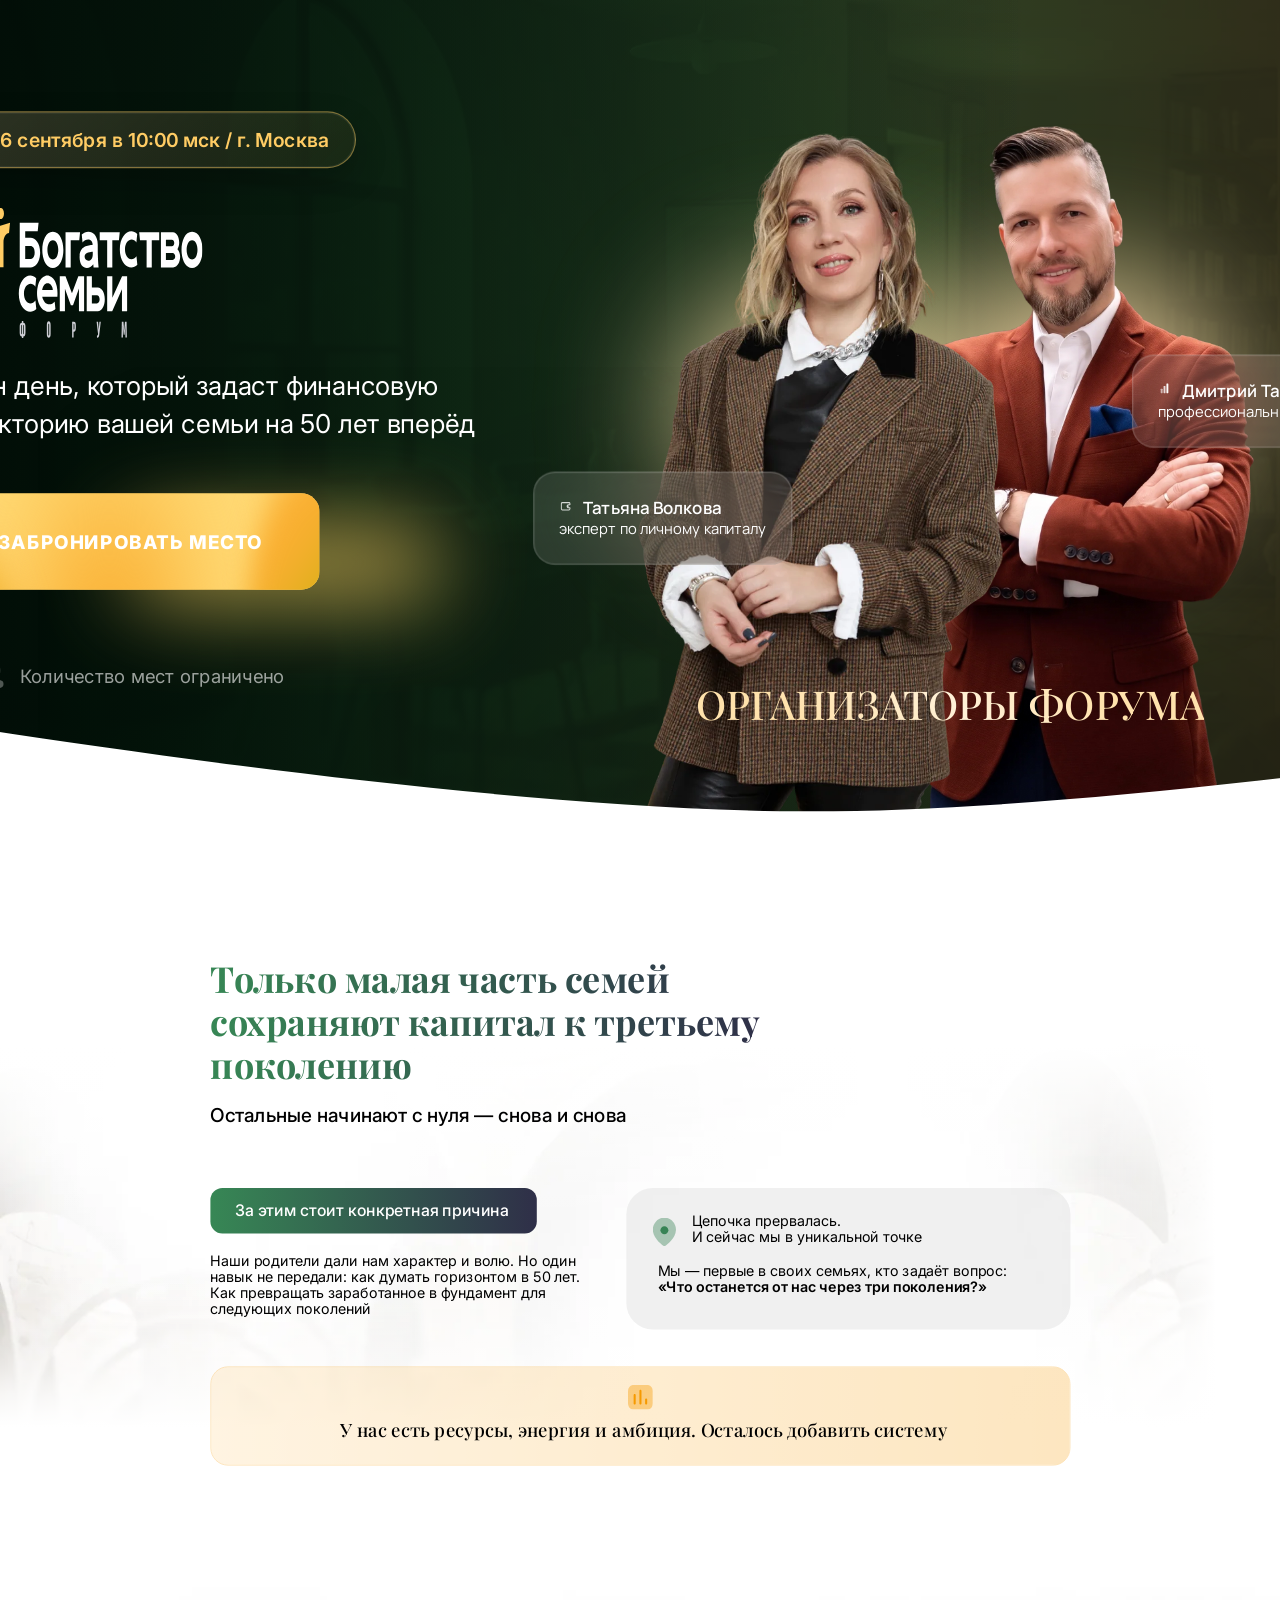
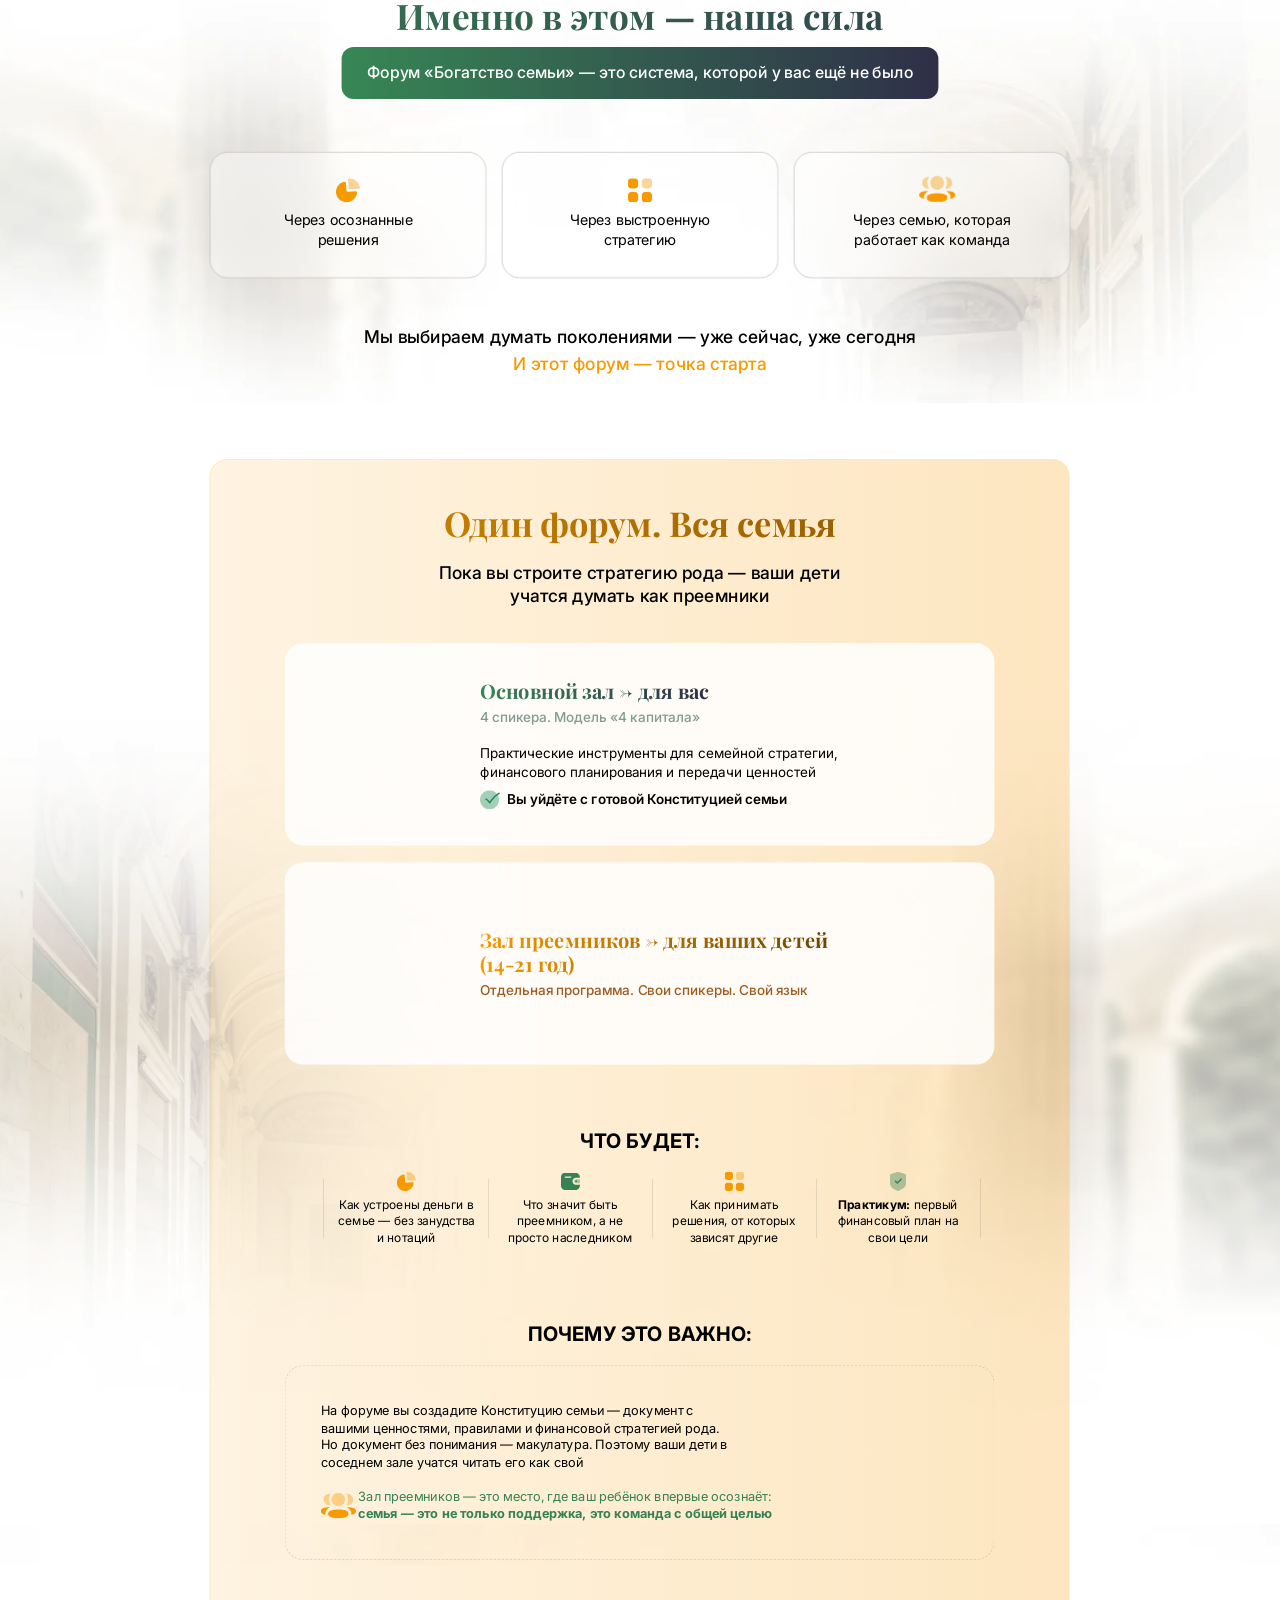
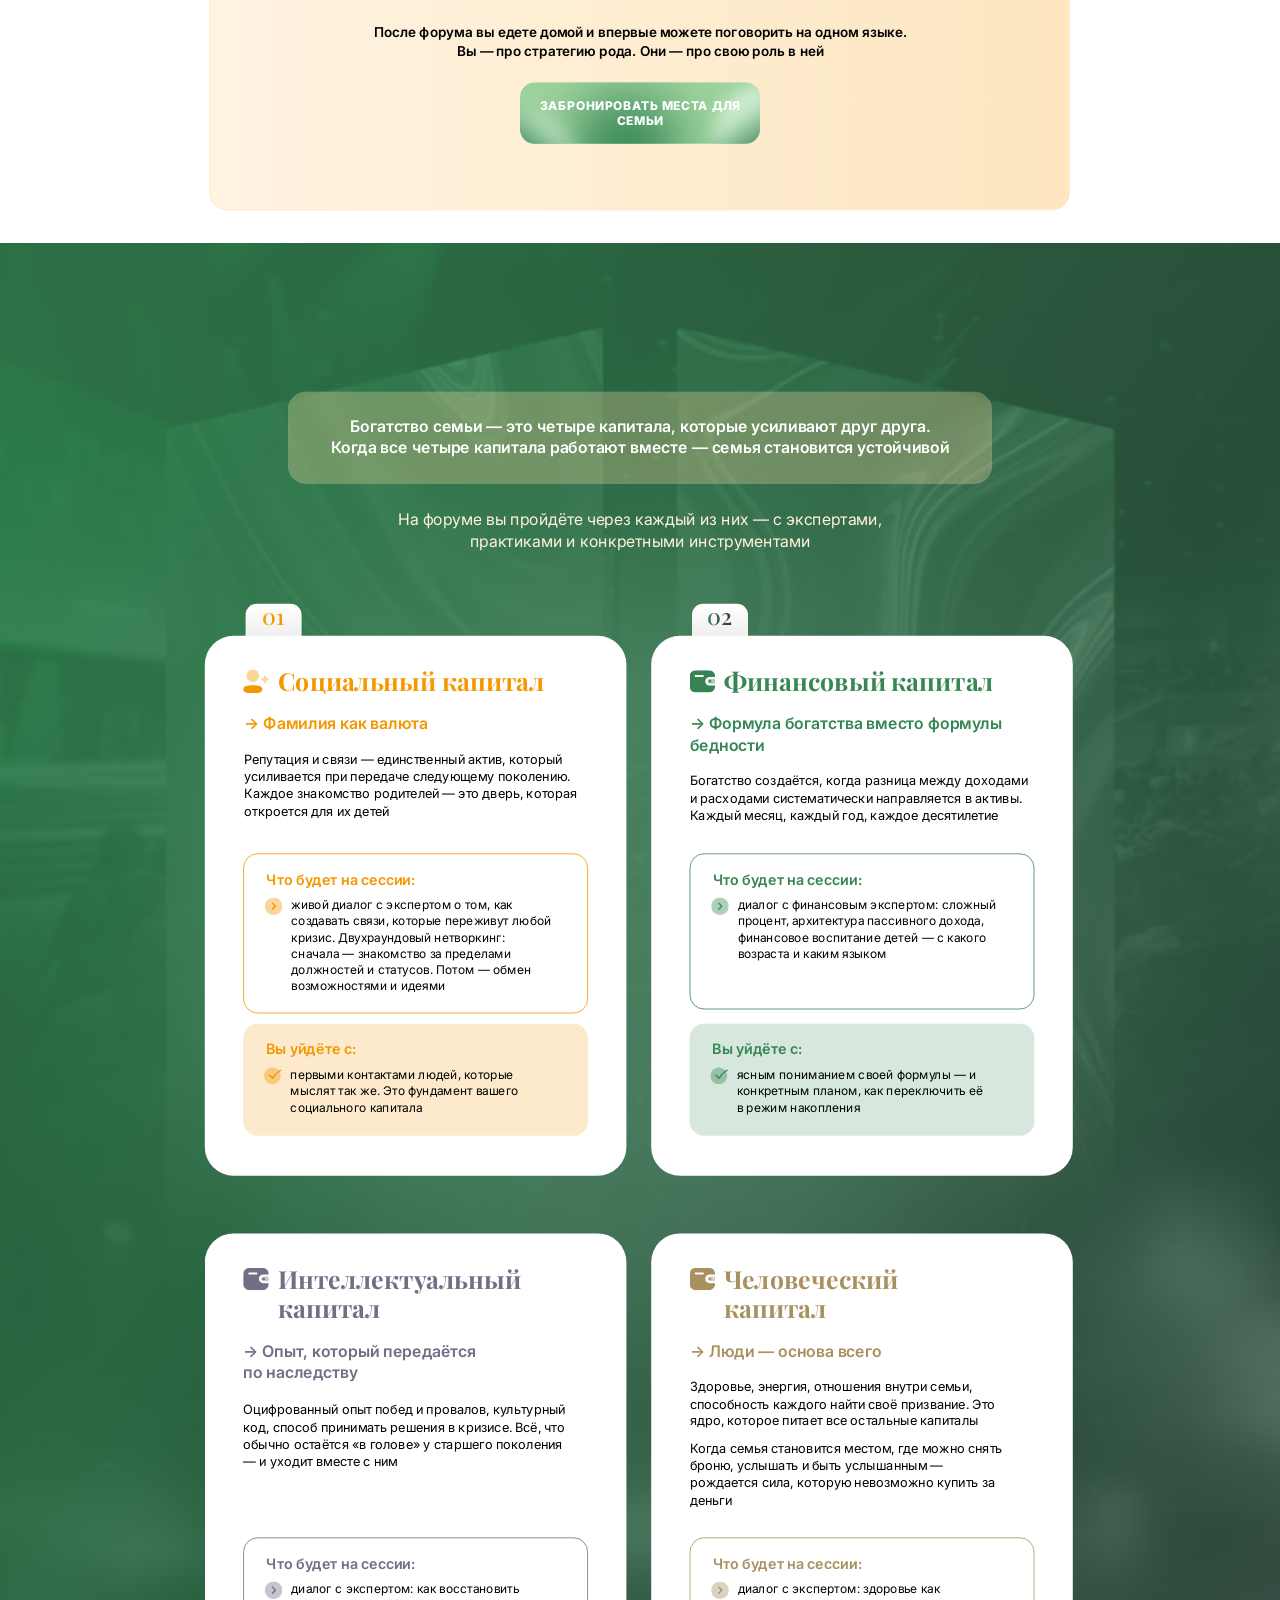
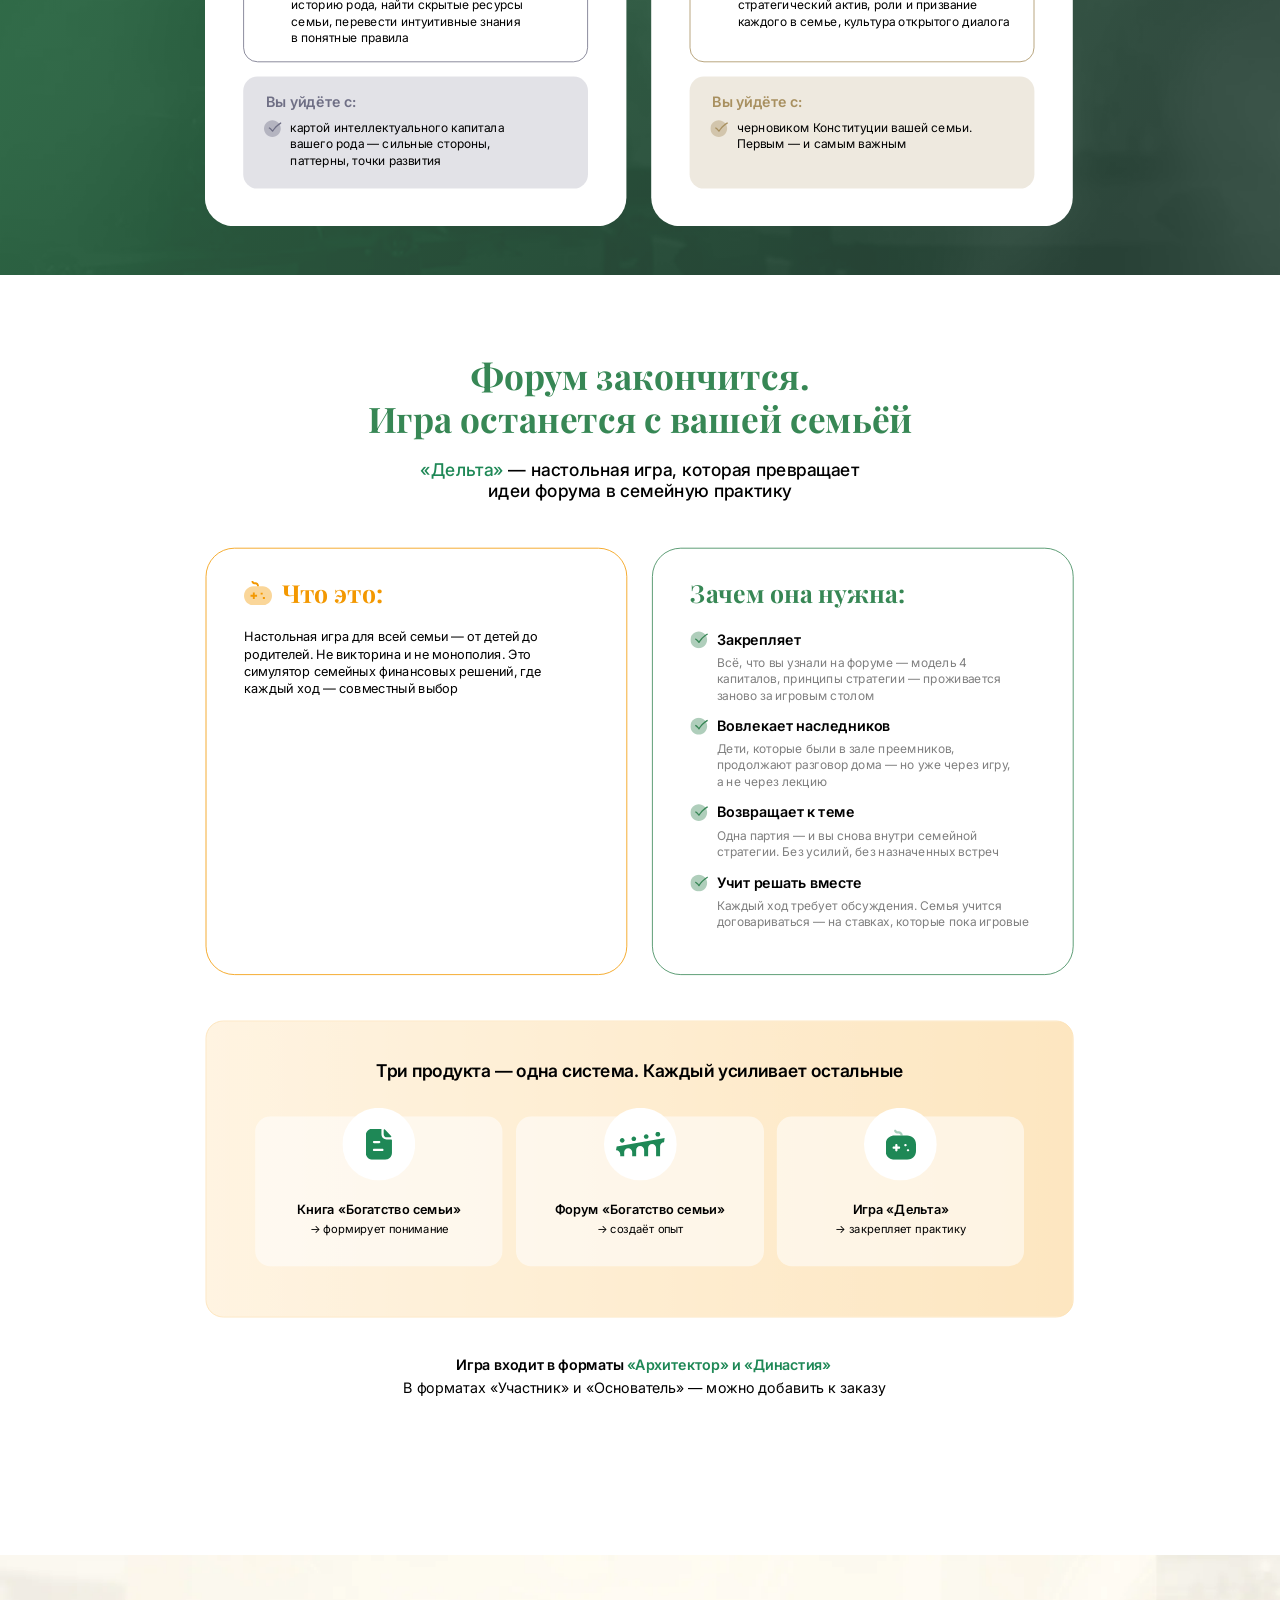
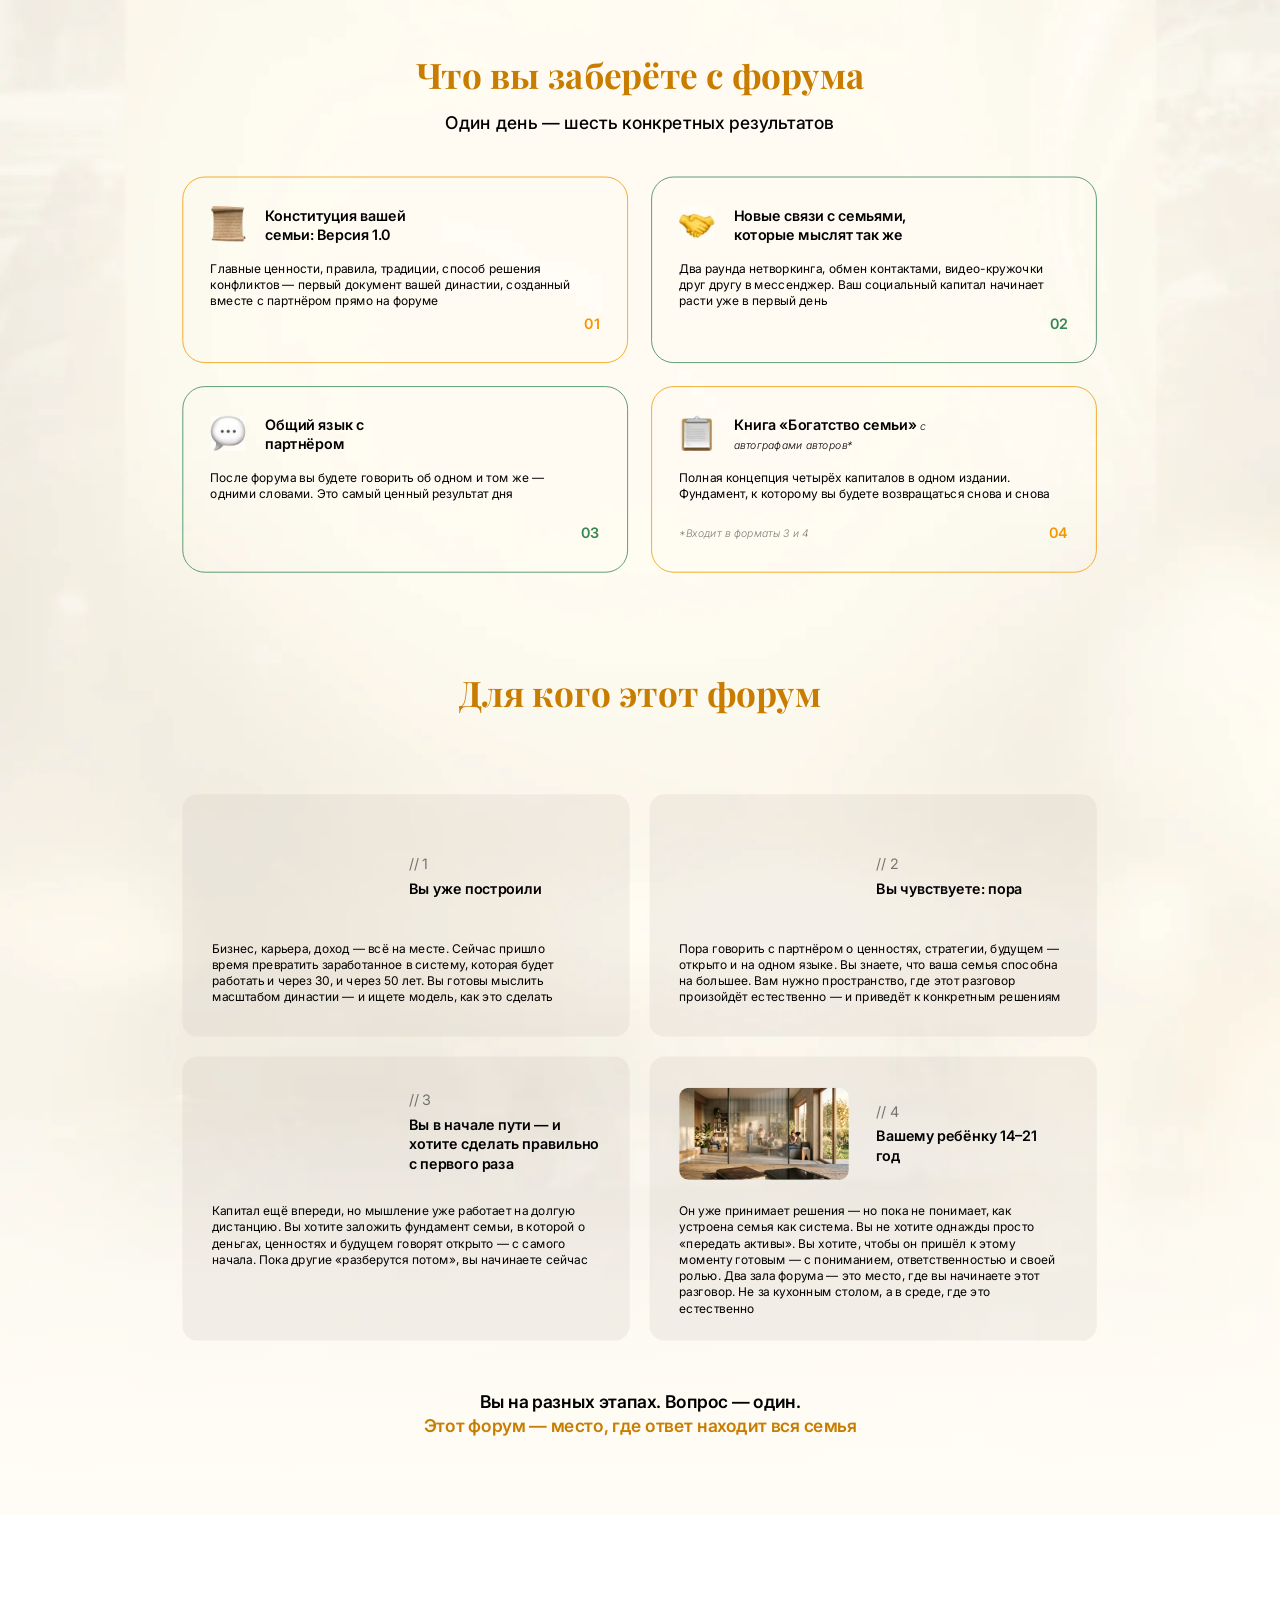
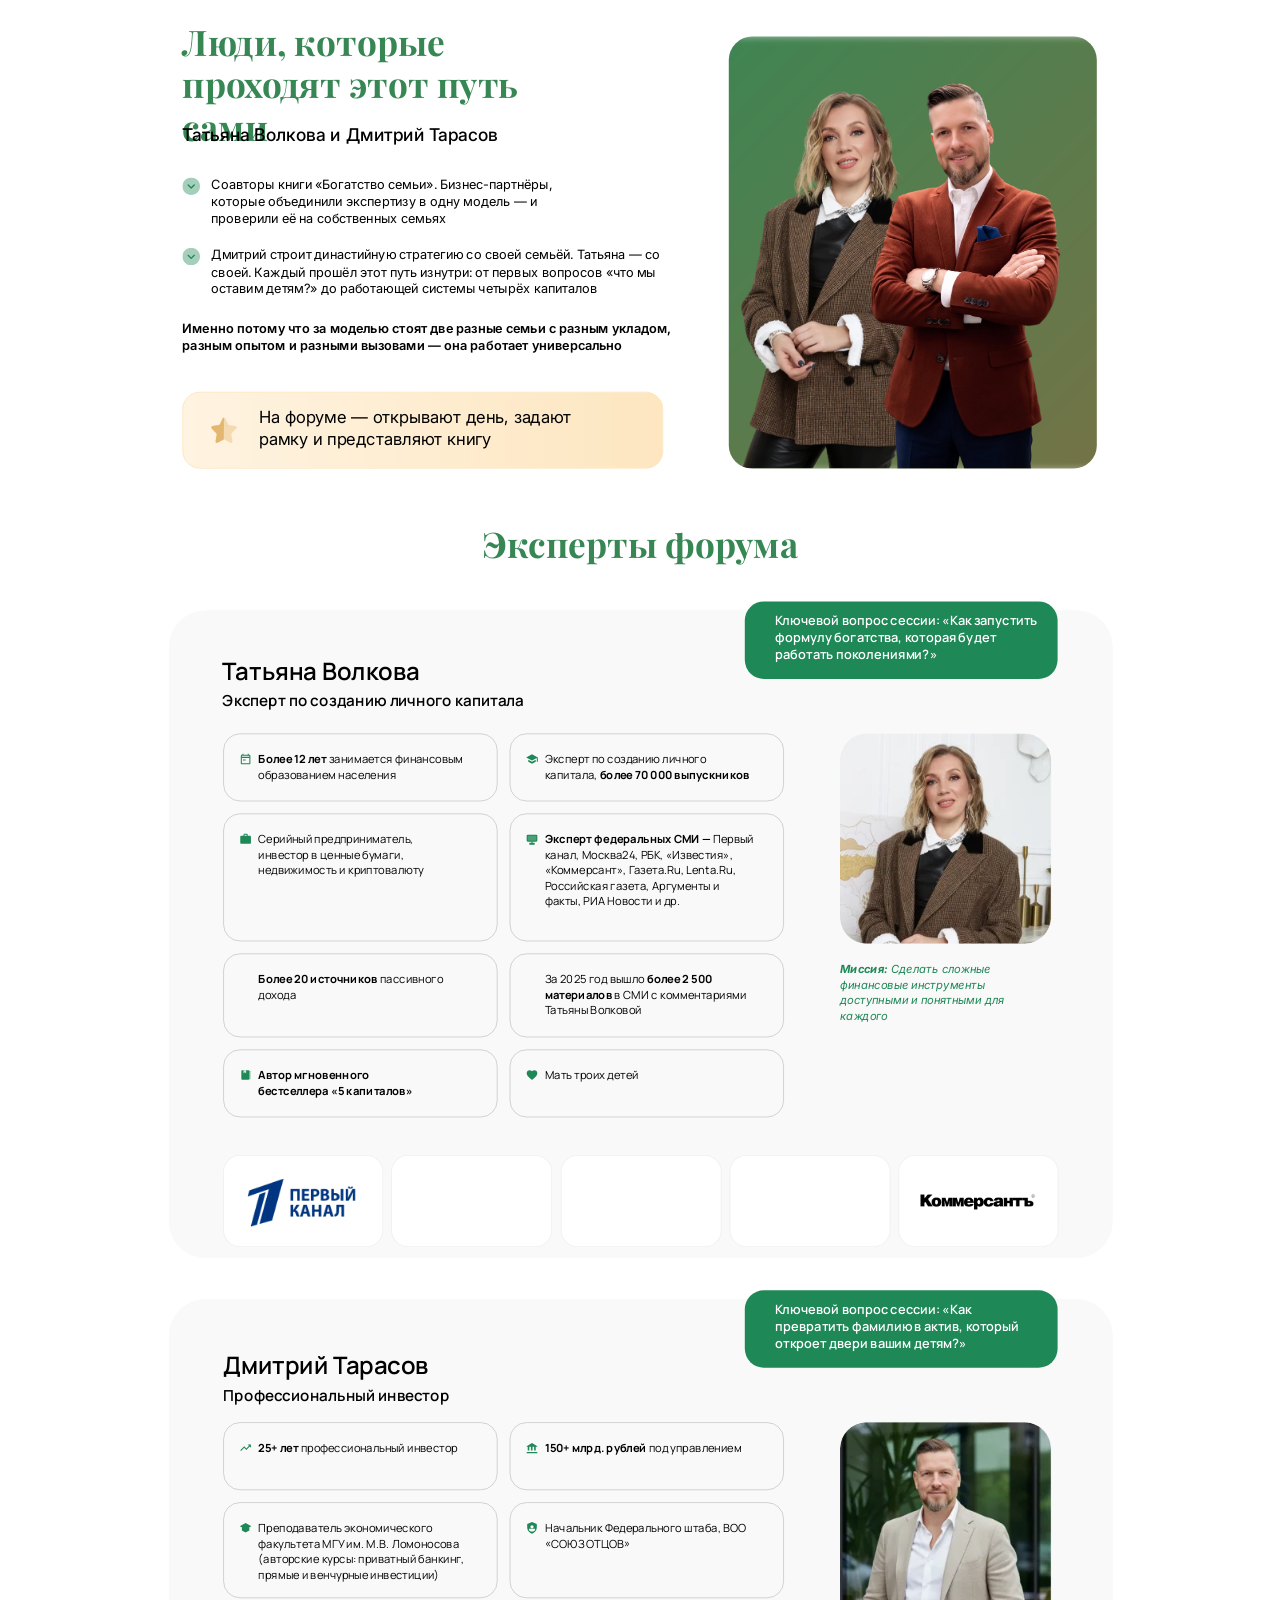
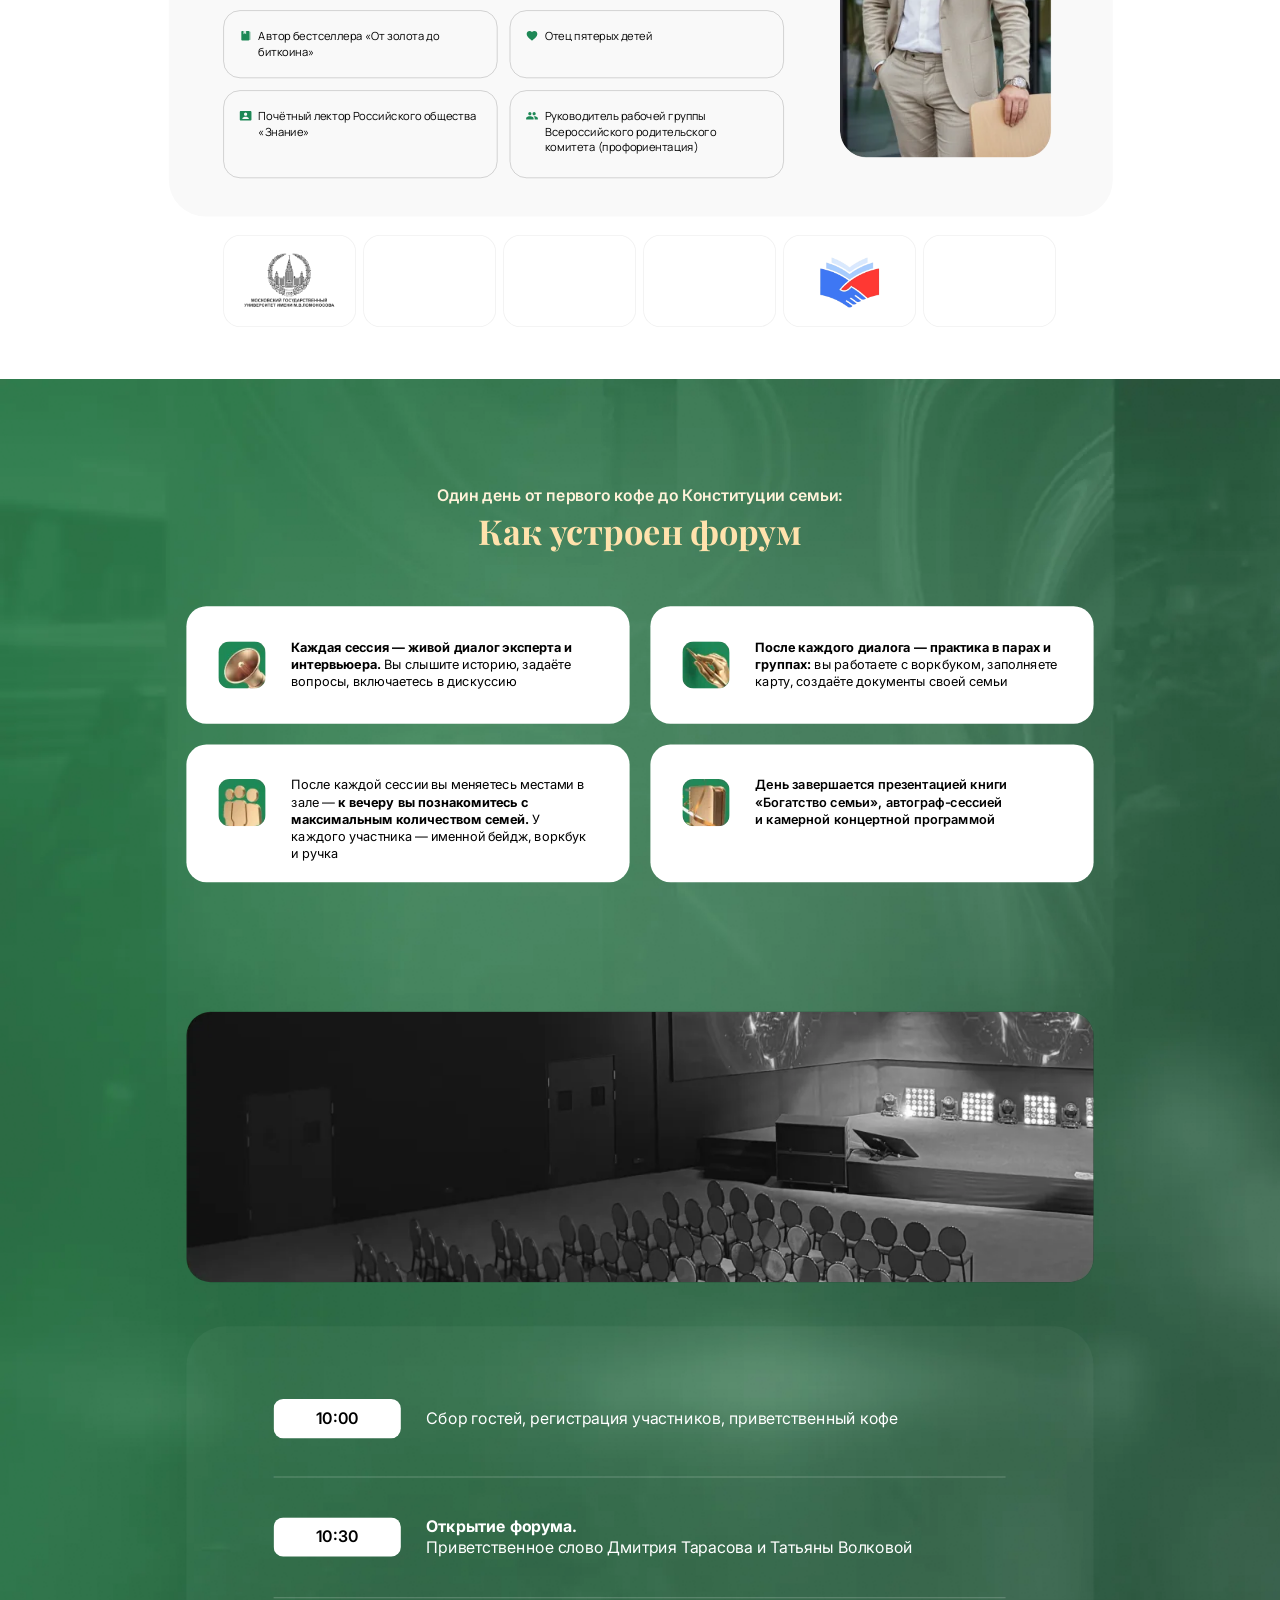
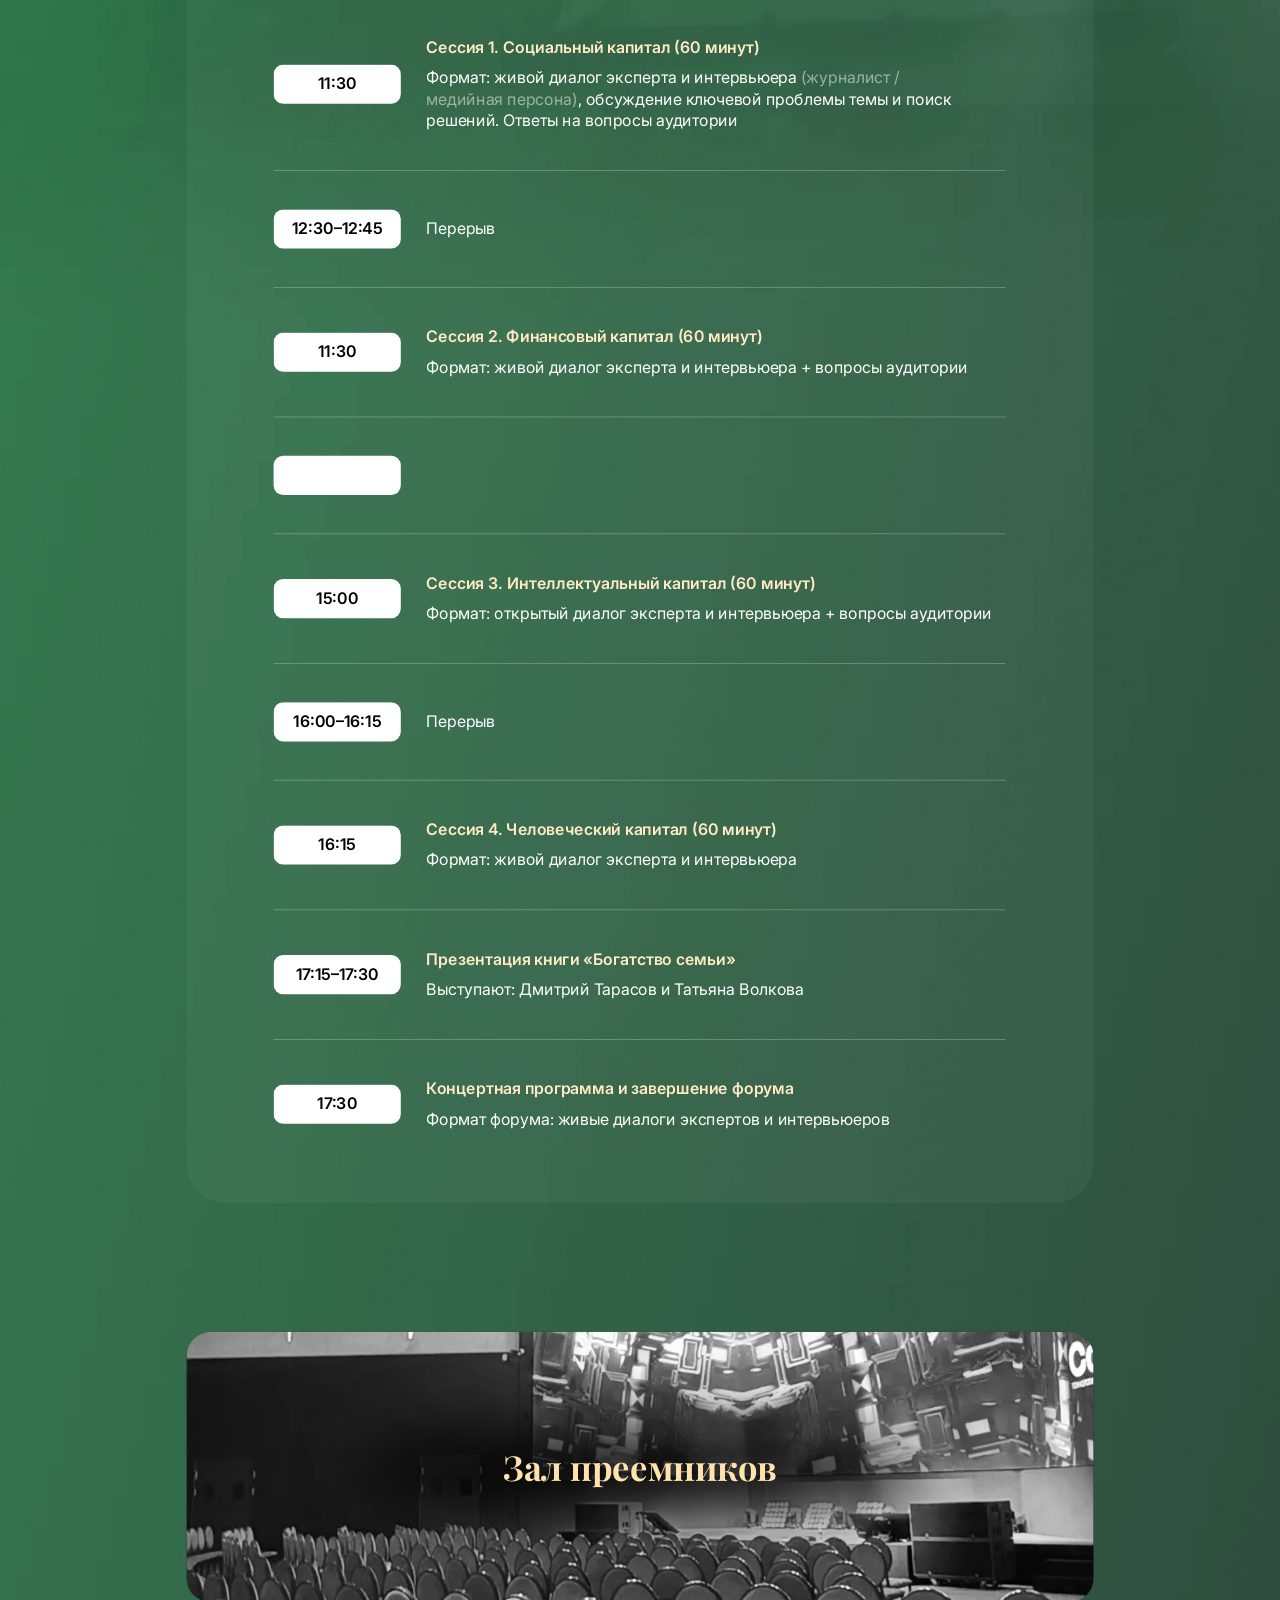
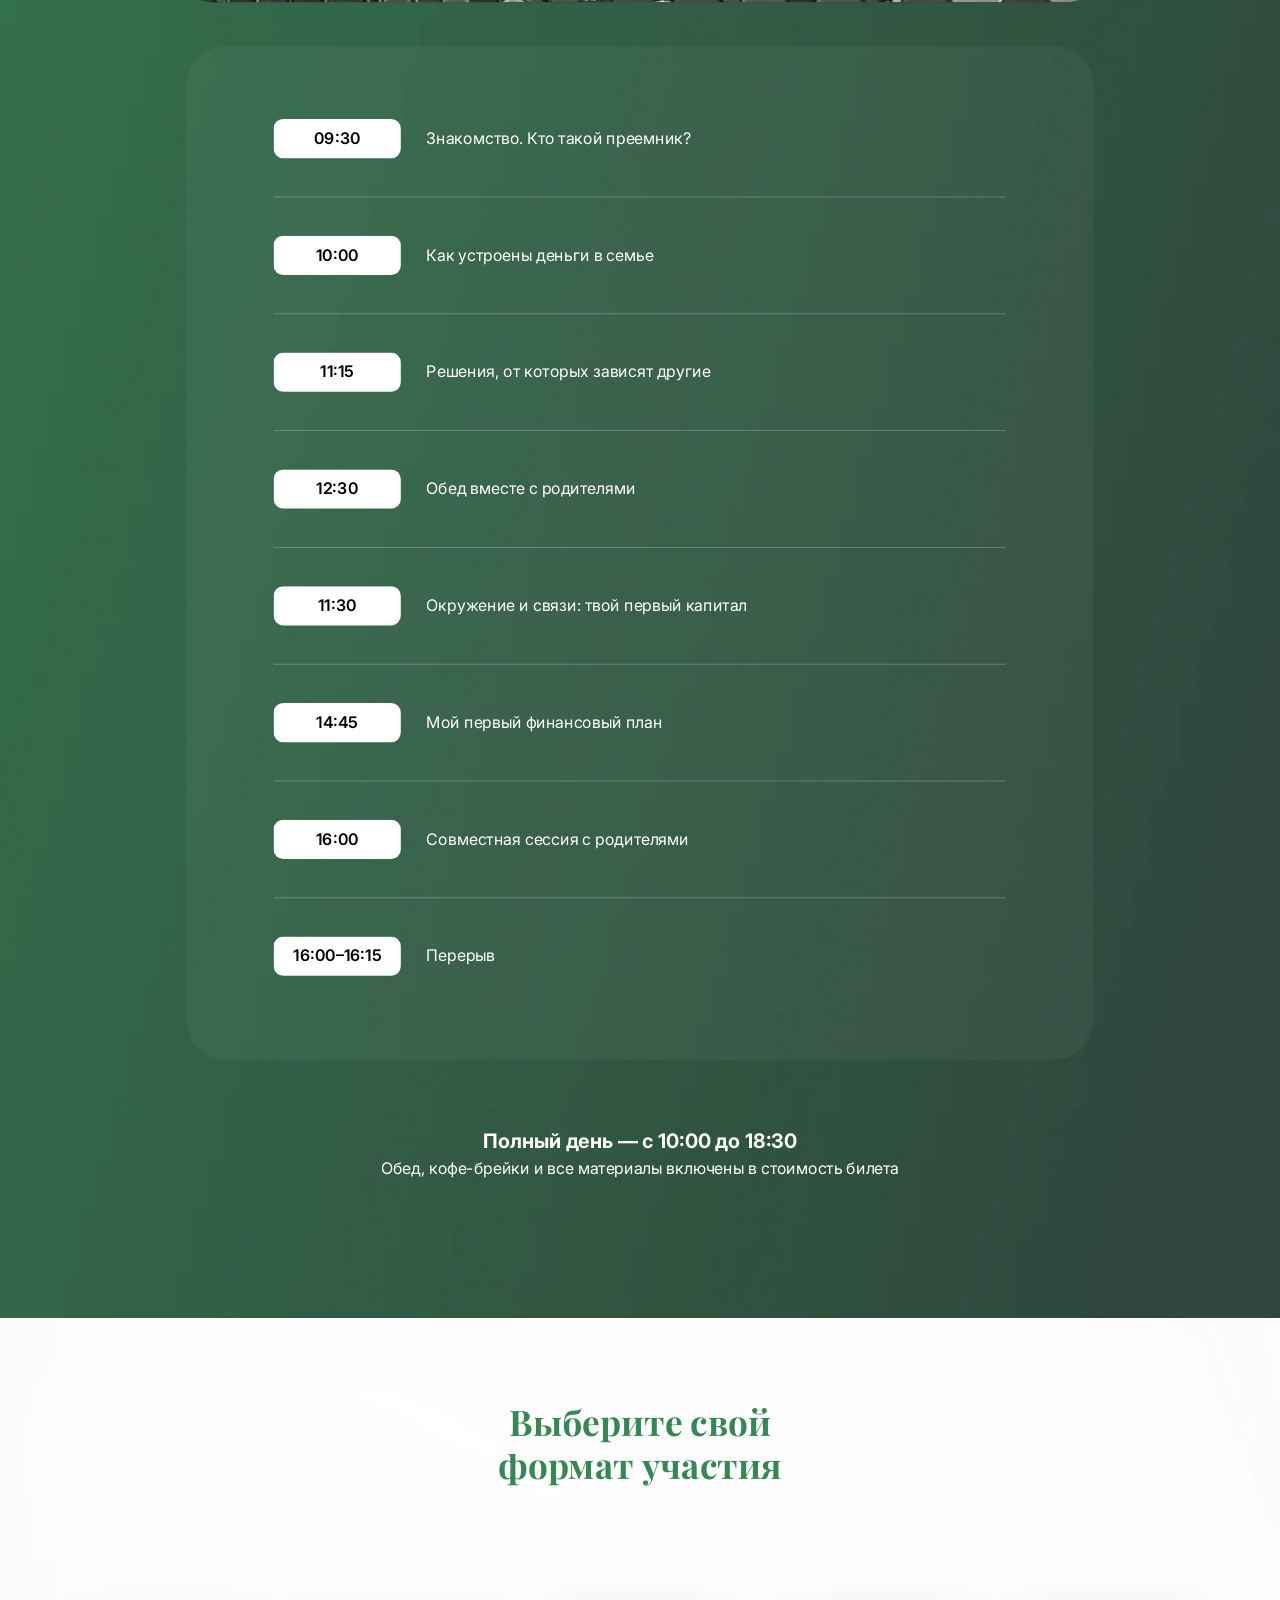
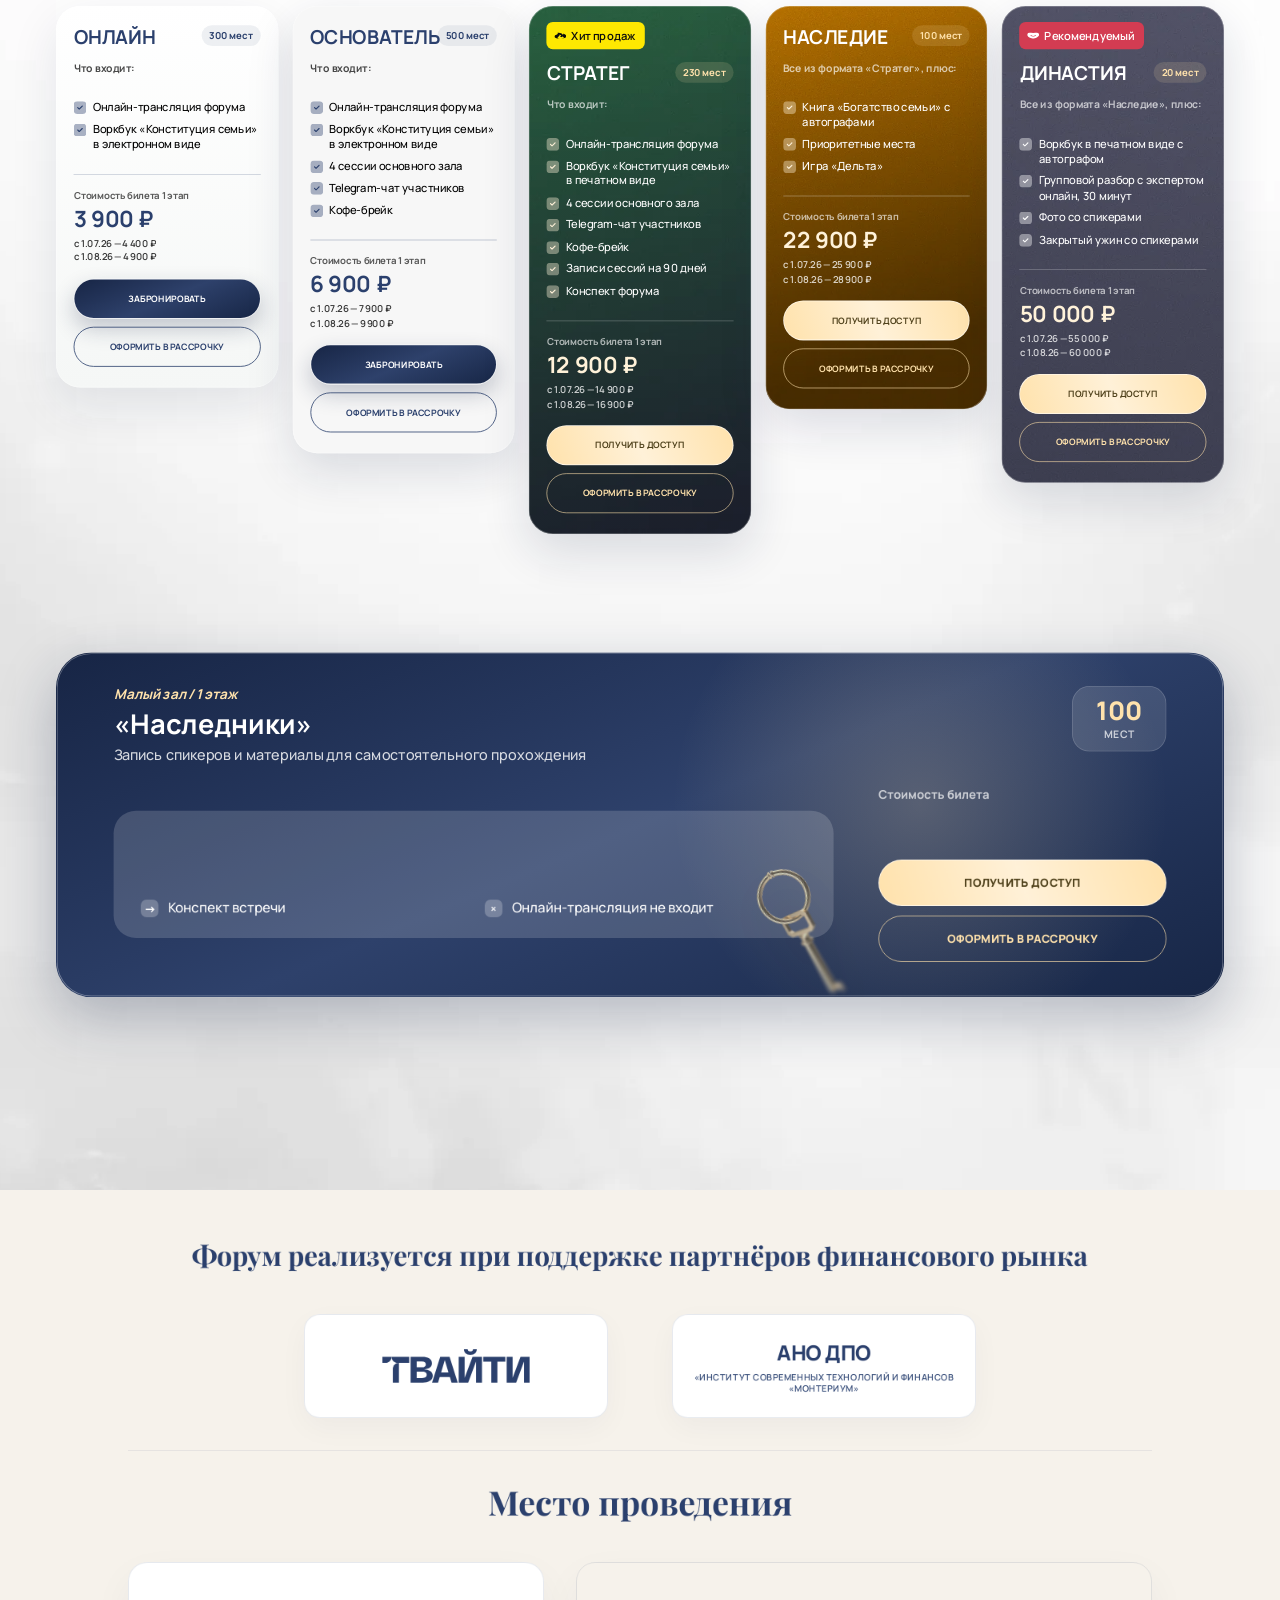
==== commit d6d796a6: "feat: add map" ====
--- a/dubltarify.html
+++ b/dubltarify.html
@@ -957,6 +957,66 @@
   </section>
   </div>
 
+  <!-- ══════════════════════════════════════════════════════════════════════
+       SECTION 12 — Партнёры и место проведения
+  ══════════════════════════════════════════════════════════════════════ -->
+  <div class="s12-viewport">
+  <section class="s12">
+
+    <!-- Title: Partners -->
+    <h2 class="s12__partners-title">Форум реализуется при поддержке партнёров финансового рынка</h2>
+
+    <!-- Partners Logos -->
+    <div class="s12__logo s12__logo-1">
+      <svg viewBox="0 0 738 168" fill="none" role="img" aria-label="ТВАЙТИ" class="s12__logo-svg">
+        <path d="M208.567 100.588C232.294 101.882 251.944 110.388 251.944 132.391C251.944 156.429 228.772 167.153 201.893 167.153H141.092V37.7204H200.41C225.806 37.7204 247.68 46.0411 247.68 70.4485C247.68 89.1238 234.889 98.9237 208.567 100.588ZM171.493 61.2033V90.2332H197.259C211.347 90.2332 217.279 84.1314 217.279 75.6258C217.279 67.1202 211.347 61.2033 197.445 61.2033H171.493ZM199.298 143.67C215.426 143.67 221.543 137.384 221.543 128.139C221.543 119.078 215.611 112.422 200.596 112.422H171.493V143.67H199.298Z" fill="currentColor"></path>
+        <path d="M345.769 167.153L337.427 138.863H286.635L278.294 167.153H248.264L289.045 37.7204H335.944L376.726 167.153H345.769ZM330.383 115.935L312.031 54.3618L293.68 115.935H330.383Z" fill="currentColor"></path>
+        <path d="M439.908 27.7356C418.034 27.7356 408.21 16.2716 407.654 0H426.376C426.747 5.17731 430.084 11.464 439.908 11.464C449.547 11.464 452.699 5.17731 453.255 0H471.977C471.421 16.2716 461.782 27.7356 439.908 27.7356ZM450.66 37.7204H497.929V167.153H468.27V61.3882L428.971 167.153H381.516V37.7204H411.176V143.486L450.66 37.7204Z" fill="currentColor"></path>
+        <path d="M504.662 62.4976V37.7204H614.587V62.4976H574.918V167.153H544.517V62.4976H504.662Z" fill="currentColor"></path>
+        <path d="M690.541 37.7204H737.811V167.153H708.151V61.3882L668.853 167.153H621.398V37.7204H651.057V143.486L690.541 37.7204Z" fill="currentColor"></path>
+        <path d="M82.6779 167.153H52.123V98.8541C52.123 81.9791 65.8029 68.2992 82.6779 68.2992V167.153Z" fill="currentColor"></path>
+        <path d="M133.902 37.7443V68.2992L76.3872 68.2992C59.5122 68.2992 45.8323 54.6193 45.8323 37.7443L133.902 37.7443Z" fill="currentColor"></path>
+        <path d="M4.92962e-07 37.7443L0 68.2992H15.2774C32.1524 68.2992 45.8323 54.6193 45.8323 37.7443L4.92962e-07 37.7443Z" fill="currentColor"></path>
+      </svg>
+    </div>
+    <div class="s12__logo s12__logo-2">
+      <span class="s12__logo-text-large">АНО ДПО</span>
+      <span class="s12__logo-text-small">«Институт современных технологий и финансов «Монтериум»</span>
+    </div>
+
+    <!-- Divider -->
+    <div class="s12__divider"></div>
+
+    <!-- Title: Venue -->
+    <h2 class="s12__venue-title">Место проведения</h2>
+
+    <!-- Venue Card -->
+    <div class="s12__venue-card">
+      <span class="s12__card-icon">
+        <svg viewBox="0 0 24 24" fill="none" stroke="currentColor" stroke-width="1.5" aria-hidden="true">
+          <path d="M21 10c0 7-9 13-9 13s-9-6-9-13a9 9 0 0 1 18 0z"></path>
+          <circle cx="12" cy="10" r="3"></circle>
+        </svg>
+      </span>
+      <p class="s12__card-address">г. Москва, ул. Мясницкая, 13, с. 20</p>
+      <p class="s12__card-details">Quattro Space, Зал Шале, 2 этаж</p>
+      <p class="s12__card-metro">м. Чистые пруды / Тургеневская / Сретенский бульвар</p>
+      <a href="https://yandex.ru/maps/?ll=37.633877%2C55.763417&amp;z=17&amp;pt=37.633877%2C55.763417%2Cpm2rdm" target="_blank" rel="noopener noreferrer" class="s12__map-btn">
+        Открыть в Яндекс.Картах
+        <svg viewBox="0 0 24 24" fill="none" stroke="currentColor" stroke-width="1.8" stroke-linecap="round" stroke-linejoin="round">
+          <path d="M5 12h14m-6-6 6 6-6 6"></path>
+        </svg>
+      </a>
+    </div>
+
+    <!-- Map Iframe -->
+    <div class="s12__map">
+      <iframe src="https://yandex.ru/map-widget/v1/?ll=37.633877%2C55.763417&amp;z=17&amp;pt=37.633877%2C55.763417%2Cpm2rdm" title="Quattro Space, Зал Шале, 2 этаж — г. Москва, ул. Мясницкая, 13, с. 20" loading="lazy" allowfullscreen=""></iframe>
+    </div>
+
+  </section>
+  </div>
+
   <!-- ===== FOOTER ===== -->
   <footer class="footer">
     <div class="footer-container footer-grid">
@@ -1024,6 +1084,7 @@
     const S9_H   = 1820;
     const S10_H  = 5174;
     const S11_H  = 1840;
+    const S12_H  = 980;
 
     const sections = [
       ['.s2', '.s2-viewport', S2_H],
@@ -1036,6 +1097,7 @@
       ['.s9', '.s9-viewport', S9_H],
       ['.s10', '.s10-viewport', S10_H],
       ['.s11', '.s11-viewport', S11_H],
+      ['.s12', '.s12-viewport', S12_H],
     ];
 
     function scaleSections(scale) {
@@ -1092,6 +1154,7 @@
         '.s9__title', '.s9__qbox', '.s9__qtext', '.s9__star', '.s9__photo-wrap', '.s9__name', '.s9__subtitle', '.s9__pill', '.s9__ptext', '.s9__logo-card', '.s9__mission',
         '.s10__sup', '.s10__h', '.s10__icard', '.s10__icon', '.s10__ctext', '.s10__photo', '.s10__tbox', '.s10__time', '.s10__etext', '.s10__etitle', '.s10__edesc', '.s10__footer', '.s10__footer-title', '.s10__footer-sub',
         '.s11__title', '.s11__sub', '.s11__card', '.s11__badge-wrap', '.s11__badge-icon', '.s11__badge-text', '.s11__tlabel', '.s11__tname', '.s11__what', '.s11__feature', '.s11__tick', '.s11__ftext', '.s11__price', '.s11__btn', '.s11__prereg-btn', '.tariff-card', '.tariff-card__badge', '.tariff-card__seat', '.tariff-card__name', '.tariff-card__what', '.tariff-card__feature', '.tariff-card__price-label', '.tariff-card__price', '.tariff-card__stage', '.tariff-card__btn', '.tariff-addon', '.tariff-addon__label', '.tariff-addon__title', '.tariff-addon__sub', '.tariff-addon__meta', '.tariff-addon__features li', '.tariff-addon__side', '.tariff-addon__price', '.tariff-addon__btn', '.m-s11-badge-top', '.m-s11-card', '.m-s11-inner', '.m-s11-tlabel', '.m-s11-tname', '.m-s11-divider', '.m-s11-what', '.m-s11-features li', '.m-s11-price', '.m-s11-btn',
+        '.s12__partners-title', '.s12__logo', '.s12__venue-title', '.s12__venue-card', '.s12__map',
         '.footer-col', '.footer-title', '.footer-socials a', '.footer-documents a', '.footer-contacts a', '.footer-company'
       ];
 
--- a/styles.css
+++ b/styles.css
@@ -244,13 +244,39 @@
       cursor: pointer;
     }
 
-    /* ─── SEATS ────────────────────────────────────────────────────────── */
-    .seats-icon {
+    /* ─── ADDRESS ──────────────────────────────────────────────────────── */
+    .address-icon {
       position: absolute;
       left: 214px;
       top: 542.73px;
       width: 25.943px;
       height: 25.943px;
+      opacity: 0.55;
+      --fill-0: white;
+    }
+    .address-icon img {
+      display: block;
+      width: 100%;
+      height: 100%;
+    }
+    .address-text {
+      position: absolute;
+      left: 254px;
+      top: 544.89px;
+      color: rgba(255,255,255,0.85);
+      font-family: 'Inter', sans-serif;
+      font-size: 16.215px;
+      font-weight: 400;
+      white-space: nowrap;
+    }
+
+    /* ─── SEATS ────────────────────────────────────────────────────────── */
+    .seats-icon {
+      position: absolute;
+      left: 214px;
+      top: 582.73px;
+      width: 25.943px;
+      height: 25.943px;
       opacity: 0.3;
     }
     .seats-icon img {
@@ -261,7 +287,7 @@
     .seats-text {
       position: absolute;
       left: 254px;
-      top: 544.89px;
+      top: 584.89px;
       color: rgba(255,255,255,0.6);
       font-family: 'Inter', sans-serif;
       font-size: 16.215px;
@@ -347,6 +373,7 @@
     .hero__content  { position: absolute; top: 0; left: 0; width: 1600px; height: 792px; }
     .hero__badge    { position: absolute; top: 0; left: 0; width: 100%; height: 100%; }
     .hero__cta-wrap { position: absolute; top: 0; left: 0; width: 100%; height: 100%; }
+    .hero__address  { position: absolute; top: 0; left: 0; width: 100%; height: 100%; pointer-events: none; }
     .hero__seats    { position: absolute; top: 0; left: 0; width: 100%; height: 100%; pointer-events: none; }
     .hero__cards    { position: absolute; top: 0; left: 0; width: 100%; height: 100%; pointer-events: none; }
     .hero__card     { position: absolute; top: 0; left: 0; width: 100%; height: 100%; pointer-events: none; }
@@ -1578,6 +1605,203 @@
       cursor: pointer;
     }
 
+    /* ═══════════════════════════════════════════════════════════════════
+       SECTION 12 — Партнёры и место проведения  1600×980px
+    ═══════════════════════════════════════════════════════════════════ */
+    .s12-viewport {
+      position: relative;
+      width: 100vw;
+      overflow: hidden;
+    }
+    .s12 {
+      position: absolute;
+      top: 0;
+      left: 0;
+      width: 1600px;
+      height: 980px;
+      background: #f6f2eb; /* Clean sand-beige */
+      transform-origin: top left;
+    }
+    .s12__partners-title {
+      position: absolute;
+      left: 0;
+      top: 60px;
+      width: 1600px;
+      text-align: center;
+      font-family: 'Playfair Display', serif;
+      font-size: 34px;
+      font-weight: 700;
+      line-height: 1.25;
+      color: #2b406d;
+    }
+    .s12__logo {
+      position: absolute;
+      width: 380px;
+      height: 130px;
+      box-sizing: border-box;
+      display: flex;
+      flex-direction: column;
+      align-items: center;
+      justify-content: center;
+      background: #ffffff;
+      border-radius: 20px;
+      border: 1px solid rgba(43, 64, 109, 0.12);
+      box-shadow: 0 12px 36px rgba(23, 37, 69, 0.04);
+    }
+    .s12__logo-1 {
+      left: 380px;
+      top: 155px;
+    }
+    .s12__logo-2 {
+      left: 840px;
+      top: 155px;
+    }
+    .s12__logo-svg {
+      height: 42px;
+      width: auto;
+      color: #2b406d;
+    }
+    .s12__logo-text-large {
+      font-family: 'Manrope', sans-serif;
+      font-size: 26px;
+      font-weight: 800;
+      color: #2b406d;
+      letter-spacing: -0.02em;
+    }
+    .s12__logo-text-small {
+      font-family: 'Manrope', sans-serif;
+      font-size: 11px;
+      font-weight: 600;
+      color: #394f7b;
+      text-transform: uppercase;
+      letter-spacing: 0.05em;
+      margin-top: 6px;
+      text-align: center;
+      padding: 0 16px;
+      line-height: 1.3;
+    }
+    .s12__divider {
+      position: absolute;
+      left: 160px;
+      top: 325px;
+      width: 1280px;
+      height: 1px;
+      background: rgba(43, 64, 109, 0.1);
+    }
+    .s12__venue-title {
+      position: absolute;
+      left: 0;
+      top: 365px;
+      width: 1600px;
+      text-align: center;
+      font-family: 'Playfair Display', serif;
+      font-size: 42px;
+      font-weight: 700;
+      line-height: 1.2;
+      color: #2b406d;
+    }
+    .s12__venue-card {
+      position: absolute;
+      left: 160px;
+      top: 465px;
+      width: 520px;
+      height: 450px;
+      box-sizing: border-box;
+      padding: 40px;
+      display: flex;
+      flex-direction: column;
+      justify-content: center;
+      background: #ffffff;
+      border: 1px solid rgba(43, 64, 109, 0.12);
+      border-radius: 24px;
+      box-shadow: 0 20px 50px rgba(23, 37, 69, 0.05);
+    }
+    .s12__card-icon {
+      width: 52px;
+      height: 52px;
+      border-radius: 16px;
+      background: rgba(221, 188, 134, 0.15);
+      border: 1px solid rgba(221, 188, 134, 0.3);
+      display: flex;
+      align-items: center;
+      justify-content: center;
+      margin-bottom: 24px;
+      color: #7a531c;
+    }
+    .s12__card-icon svg {
+      width: 24px;
+      height: 24px;
+    }
+    .s12__card-address {
+      font-family: 'Manrope', sans-serif;
+      font-size: 24px;
+      font-weight: 700;
+      color: #2b406d;
+      margin-bottom: 8px;
+      line-height: 1.35;
+    }
+    .s12__card-details {
+      font-family: 'Inter', sans-serif;
+      font-size: 17px;
+      font-weight: 500;
+      color: #394f7b;
+      margin-bottom: 12px;
+      line-height: 1.4;
+    }
+    .s12__card-metro {
+      font-family: 'Inter', sans-serif;
+      font-size: 14px;
+      font-weight: 400;
+      color: #7a531c;
+      margin-bottom: 28px;
+    }
+    .s12__map-btn {
+      display: inline-flex;
+      align-items: center;
+      justify-content: center;
+      gap: 8px;
+      height: 52px;
+      padding: 0 28px;
+      border-radius: 999px;
+      background: linear-gradient(157deg,#172545,#2e416b,#172646);
+      border: 1px solid rgba(255, 255, 255, 0.2);
+      color: #fff;
+      font-family: 'Manrope', sans-serif;
+      font-size: 13px;
+      font-weight: 700;
+      text-transform: uppercase;
+      letter-spacing: 0.05em;
+      text-decoration: none;
+      box-shadow: 0 10px 24px rgba(23, 37, 69, 0.15);
+      cursor: pointer;
+      width: fit-content;
+    }
+    .s12__map-btn svg {
+      width: 16px;
+      height: 16px;
+      transition: transform var(--motion-hover) var(--motion-ease);
+    }
+    .s12__map-btn:hover svg {
+      transform: translateX(3px);
+    }
+    .s12__map {
+      position: absolute;
+      left: 720px;
+      top: 465px;
+      width: 720px;
+      height: 450px;
+      border-radius: 24px;
+      border: 1px solid rgba(43, 64, 109, 0.12);
+      box-shadow: 0 20px 50px rgba(23, 37, 69, 0.05);
+      overflow: hidden;
+    }
+    .s12__map iframe {
+      display: block;
+      width: 100%;
+      height: 100%;
+      border: 0;
+    }
+
   /* ═══════════════════════════════════════════════════════════════════
      MOBILE — max-width: 767px   (true flex layout, no JS scaling)
   ═══════════════════════════════════════════════════════════════════ */
@@ -1698,6 +1922,32 @@
       transform: translate(-50%, -50%) !important;
       font-size: 11.5px !important;
       letter-spacing: 0.5px !important;
+      white-space: nowrap;
+    }
+
+    /* Address row */
+    .hero__address {
+      position: relative !important;
+      top: auto !important; left: auto !important;
+      width: auto !important; height: auto !important;
+      display: flex;
+      align-items: center;
+      gap: 8px;
+      margin-bottom: 6px;
+    }
+    .address-icon {
+      position: relative !important;
+      left: auto !important; top: auto !important;
+      width: 18px !important; height: 18px !important;
+      flex-shrink: 0;
+      opacity: 0.55;
+      --fill-0: white;
+    }
+    .address-text {
+      position: relative !important;
+      left: auto !important; top: auto !important;
+      font-size: 13px !important;
+      color: rgba(255,255,255,0.85);
       white-space: nowrap;
     }
 
@@ -3067,6 +3317,203 @@
     }
     .footer-company p {
       font-size: 11.5px;
+    }
+
+    /* ─── SECTION 12: MOBILE ─── */
+    .s12 {
+      position: relative;
+      top: auto;
+      left: auto;
+      width: 100%;
+      height: auto !important;
+      transform: none !important;
+      padding: 50px 16px 60px;
+      background: #f6f2eb;
+      display: flex;
+      flex-direction: column;
+      align-items: center;
+    }
+    .s12__partners-title {
+      position: relative;
+      top: auto;
+      left: auto;
+      width: 100%;
+      font-size: 22px;
+      text-align: center;
+      margin-bottom: 24px;
+      line-height: 1.3;
+      color: #2b406d;
+      font-family: 'Playfair Display', serif;
+      font-weight: 700;
+    }
+    .s12__logo {
+      position: relative;
+      top: auto;
+      left: auto;
+      width: 100%;
+      max-width: 340px;
+      height: 110px;
+      margin-bottom: 16px;
+      box-sizing: border-box;
+      display: flex;
+      flex-direction: column;
+      align-items: center;
+      justify-content: center;
+      background: #ffffff;
+      border-radius: 20px;
+      border: 1px solid rgba(43, 64, 109, 0.12);
+      box-shadow: 0 10px 30px rgba(43, 64, 109, 0.04);
+    }
+    .s12__logo-2 {
+      margin-bottom: 0;
+    }
+    .s12__logo-svg {
+      height: 34px;
+      width: auto;
+      color: #2b406d;
+    }
+    .s12__logo-text-large {
+      font-size: 22px;
+      font-family: 'Manrope', sans-serif;
+      font-weight: 800;
+      color: #2b406d;
+      letter-spacing: -0.02em;
+    }
+    .s12__logo-text-small {
+      font-size: 10px;
+      margin-top: 4px;
+      font-family: 'Manrope', sans-serif;
+      font-weight: 600;
+      color: #394f7b;
+      text-transform: uppercase;
+      letter-spacing: 0.05em;
+      text-align: center;
+      padding: 0 16px;
+      line-height: 1.3;
+    }
+    .s12__divider {
+      position: relative;
+      top: auto;
+      left: auto;
+      width: 100%;
+      max-width: 340px;
+      margin: 32px 0;
+      height: 1px;
+      background: rgba(43, 64, 109, 0.1);
+    }
+    .s12__venue-title {
+      position: relative;
+      top: auto;
+      left: auto;
+      width: 100%;
+      font-size: 28px;
+      text-align: center;
+      margin-bottom: 24px;
+      line-height: 1.3;
+      color: #2b406d;
+      font-family: 'Playfair Display', serif;
+      font-weight: 700;
+    }
+    .s12__venue-card {
+      position: relative;
+      top: auto;
+      left: auto;
+      width: 100%;
+      max-width: 480px;
+      height: auto !important;
+      padding: 30px 20px;
+      margin-bottom: 20px;
+      border-radius: 20px;
+      box-sizing: border-box;
+      display: flex;
+      flex-direction: column;
+      justify-content: center;
+      align-items: flex-start;
+      background: #ffffff;
+      border: 1px solid rgba(43, 64, 109, 0.12);
+      box-shadow: 0 10px 30px rgba(43, 64, 109, 0.05);
+    }
+    .s12__card-icon {
+      width: 44px;
+      height: 44px;
+      margin-bottom: 20px;
+      border-radius: 14px;
+      background: rgba(221, 188, 134, 0.15);
+      border: 1px solid rgba(221, 188, 134, 0.3);
+      display: flex;
+      align-items: center;
+      justify-content: center;
+      color: #7a531c;
+    }
+    .s12__card-icon svg {
+      width: 20px;
+      height: 20px;
+    }
+    .s12__card-address {
+      font-family: 'Manrope', sans-serif;
+      font-size: 20px;
+      font-weight: 700;
+      color: #2b406d;
+      margin-bottom: 6px;
+      line-height: 1.3;
+    }
+    .s12__card-details {
+      font-family: 'Inter', sans-serif;
+      font-size: 15px;
+      font-weight: 500;
+      color: #394f7b;
+      margin-bottom: 10px;
+      line-height: 1.4;
+    }
+    .s12__card-metro {
+      font-family: 'Inter', sans-serif;
+      font-size: 13px;
+      font-weight: 400;
+      color: #7a531c;
+      margin-bottom: 24px;
+    }
+    .s12__map-btn {
+      width: 100%;
+      height: 50px;
+      font-size: 12px;
+      box-sizing: border-box;
+      display: inline-flex;
+      align-items: center;
+      justify-content: center;
+      gap: 8px;
+      border-radius: 999px;
+      background: linear-gradient(157deg,#172545,#2e416b,#172646);
+      border: 1px solid rgba(255, 255, 255, 0.2);
+      color: #fff;
+      font-family: 'Manrope', sans-serif;
+      font-weight: 700;
+      text-transform: uppercase;
+      letter-spacing: 0.05em;
+      text-decoration: none;
+      box-shadow: 0 10px 24px rgba(23, 37, 69, 0.15);
+      cursor: pointer;
+    }
+    .s12__map-btn svg {
+      width: 14px;
+      height: 14px;
+    }
+    .s12__map {
+      position: relative;
+      top: auto;
+      left: auto;
+      width: 100%;
+      max-width: 480px;
+      height: 320px !important;
+      border-radius: 20px;
+      border: 1px solid rgba(43, 64, 109, 0.12);
+      box-shadow: 0 10px 30px rgba(43, 64, 109, 0.05);
+      overflow: hidden;
+    }
+    .s12__map iframe {
+      display: block;
+      width: 100%;
+      height: 100%;
+      border: 0;
     }
   }
 
@@ -3221,7 +3668,8 @@
   .m-s11-btn:not(.reveal),
   .footer-socials a:not(.reveal),
   .footer-documents a:not(.reveal),
-  .footer-contacts a:not(.reveal) {
+  .footer-contacts a:not(.reveal),
+  .s12__map-btn:not(.reveal) {
     transition:
       scale var(--motion-hover) var(--motion-ease),
       translate var(--motion-hover) var(--motion-ease),
@@ -3270,7 +3718,9 @@
   .s10__icard:not(.reveal),
   .s10__tbox:not(.reveal),
   .s11__card:not(.reveal),
-  .m-s11-card:not(.reveal) {
+  .m-s11-card:not(.reveal),
+  .s12__logo:not(.reveal),
+  .s12__venue-card:not(.reveal) {
     transition:
       scale 280ms var(--motion-ease),
       translate 280ms var(--motion-ease),
@@ -3293,7 +3743,8 @@
     .m-s11-btn:hover,
     .footer-socials a:hover,
     .footer-documents a:hover,
-    .footer-contacts a:hover {
+    .footer-contacts a:hover,
+    .s12__map-btn:hover {
       translate: 0 -2px;
       scale: 1.015;
     }
@@ -3333,7 +3784,9 @@
     .s10__icard:hover,
     .s10__tbox:hover,
     .s11__card:hover,
-    .m-s11-card:hover {
+    .m-s11-card:hover,
+    .s12__logo:hover,
+    .s12__venue-card:hover {
       translate: 0 -3px;
       scale: 1.012;
     }
@@ -3344,7 +3797,8 @@
     .s11__btn:active,
     .s11__prereg-btn:active,
     .m-s11-btn:active,
-    .footer-socials a:active {
+    .footer-socials a:active,
+    .s12__map-btn:active {
       translate: 0 0;
       scale: 0.995;
     }
@@ -3358,7 +3812,8 @@
   .m-s11-btn:focus-visible,
   .footer-socials a:focus-visible,
   .footer-documents a:focus-visible,
-  .footer-contacts a:focus-visible {
+  .footer-contacts a:focus-visible,
+  .s12__map-btn:focus-visible {
     outline: 2px solid rgba(255, 226, 172, 0.75);
     outline-offset: 4px;
   }
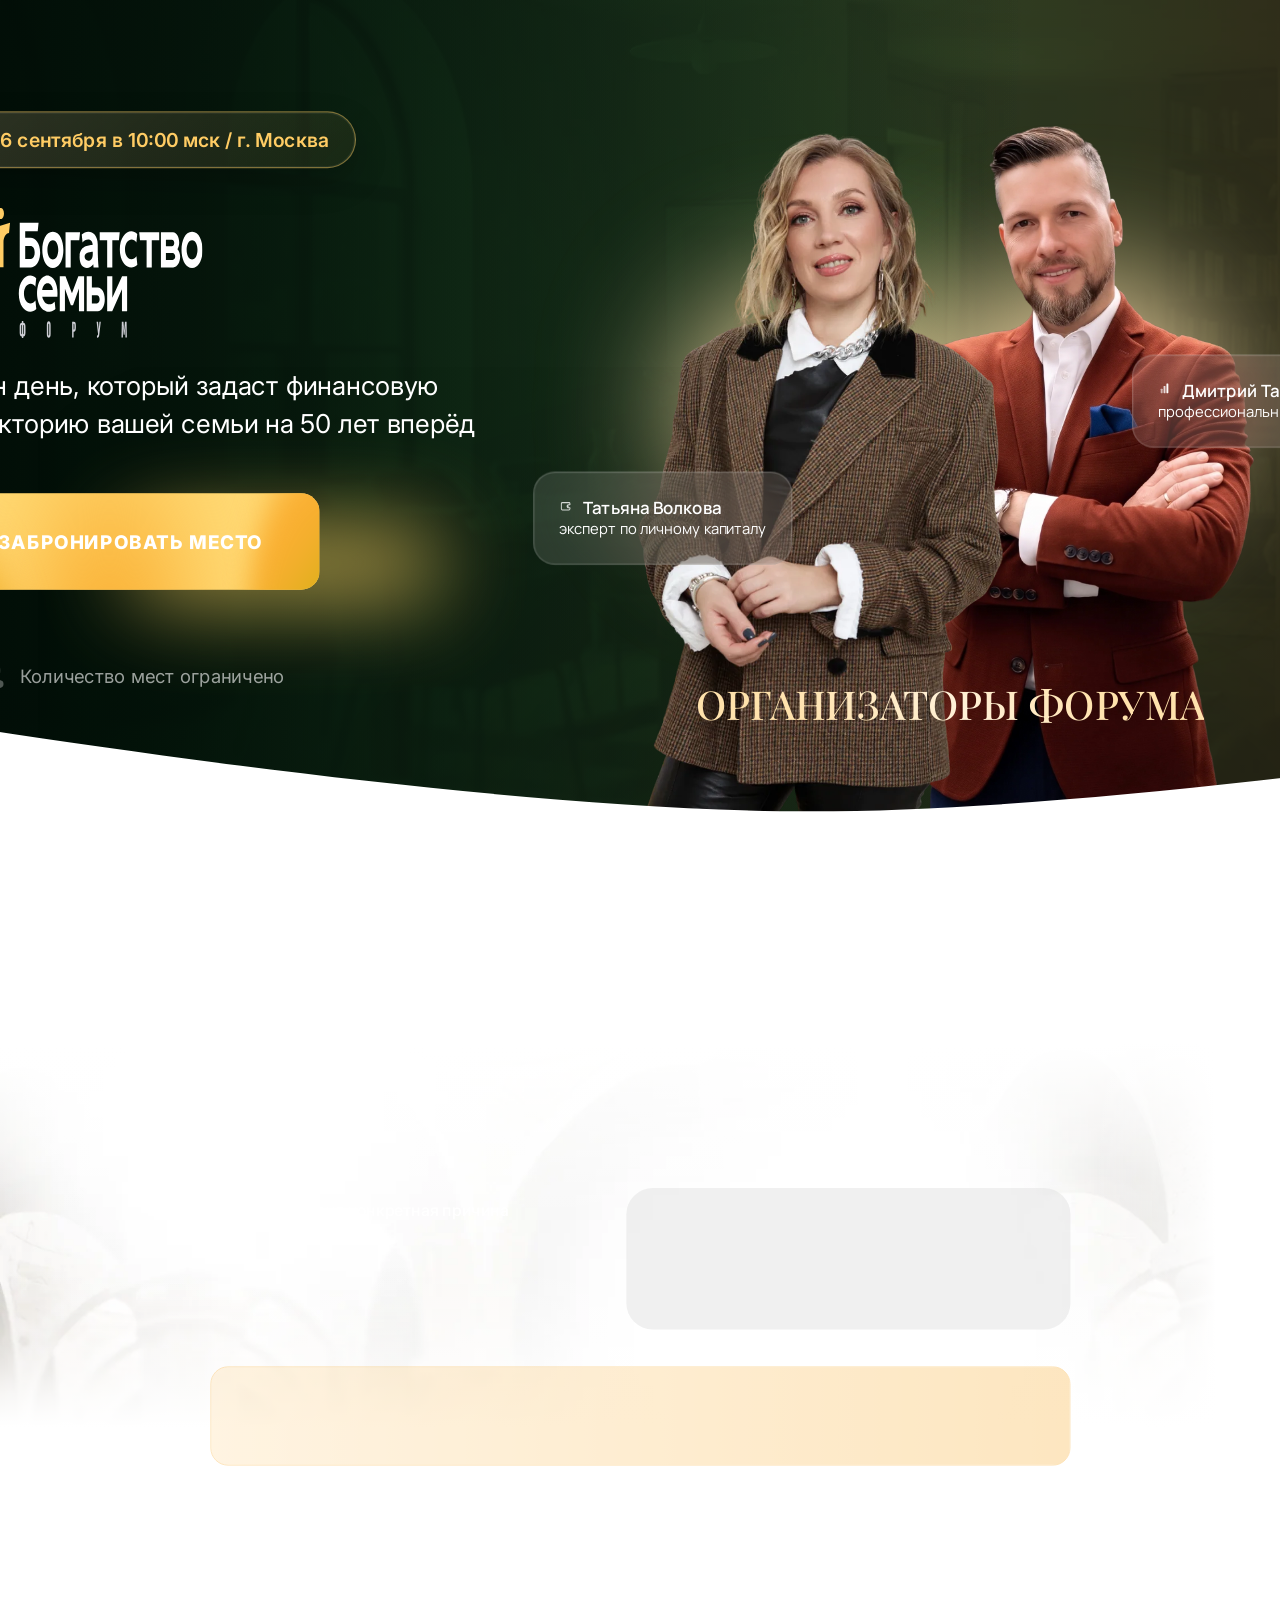
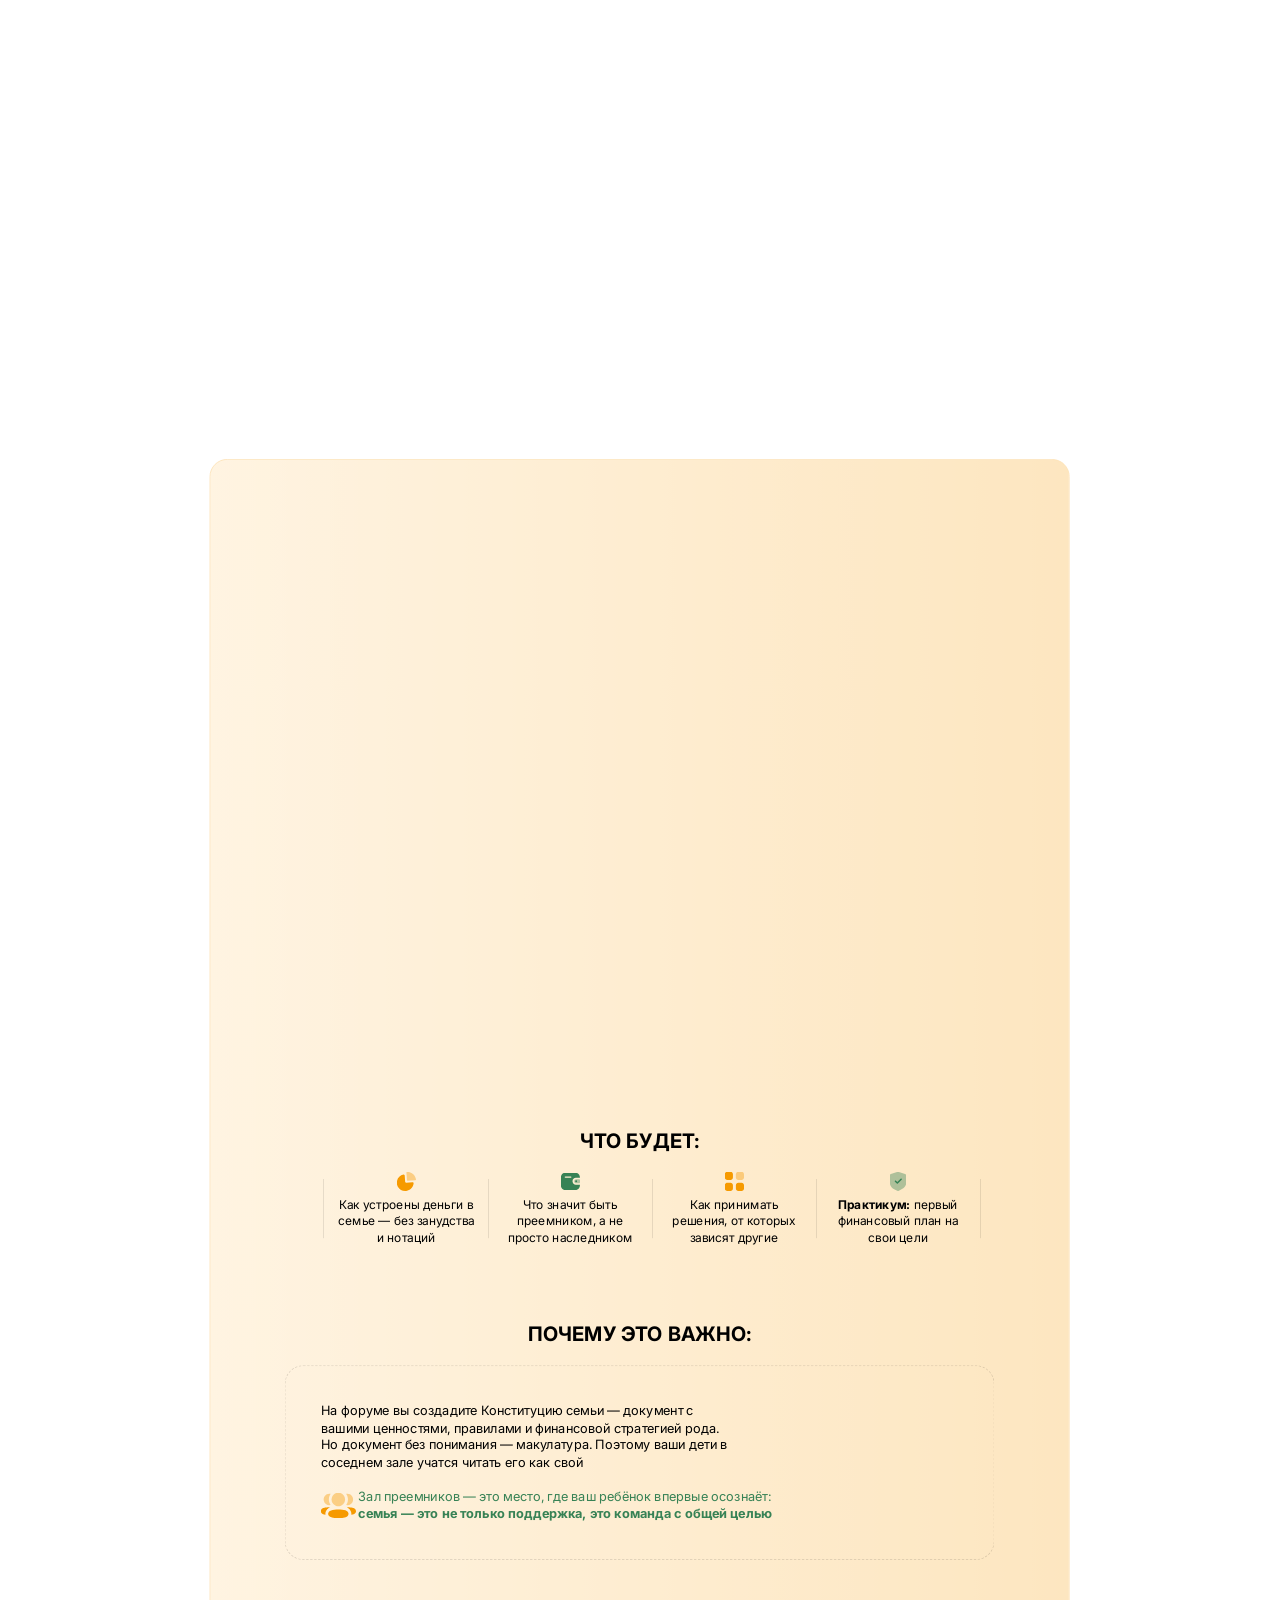
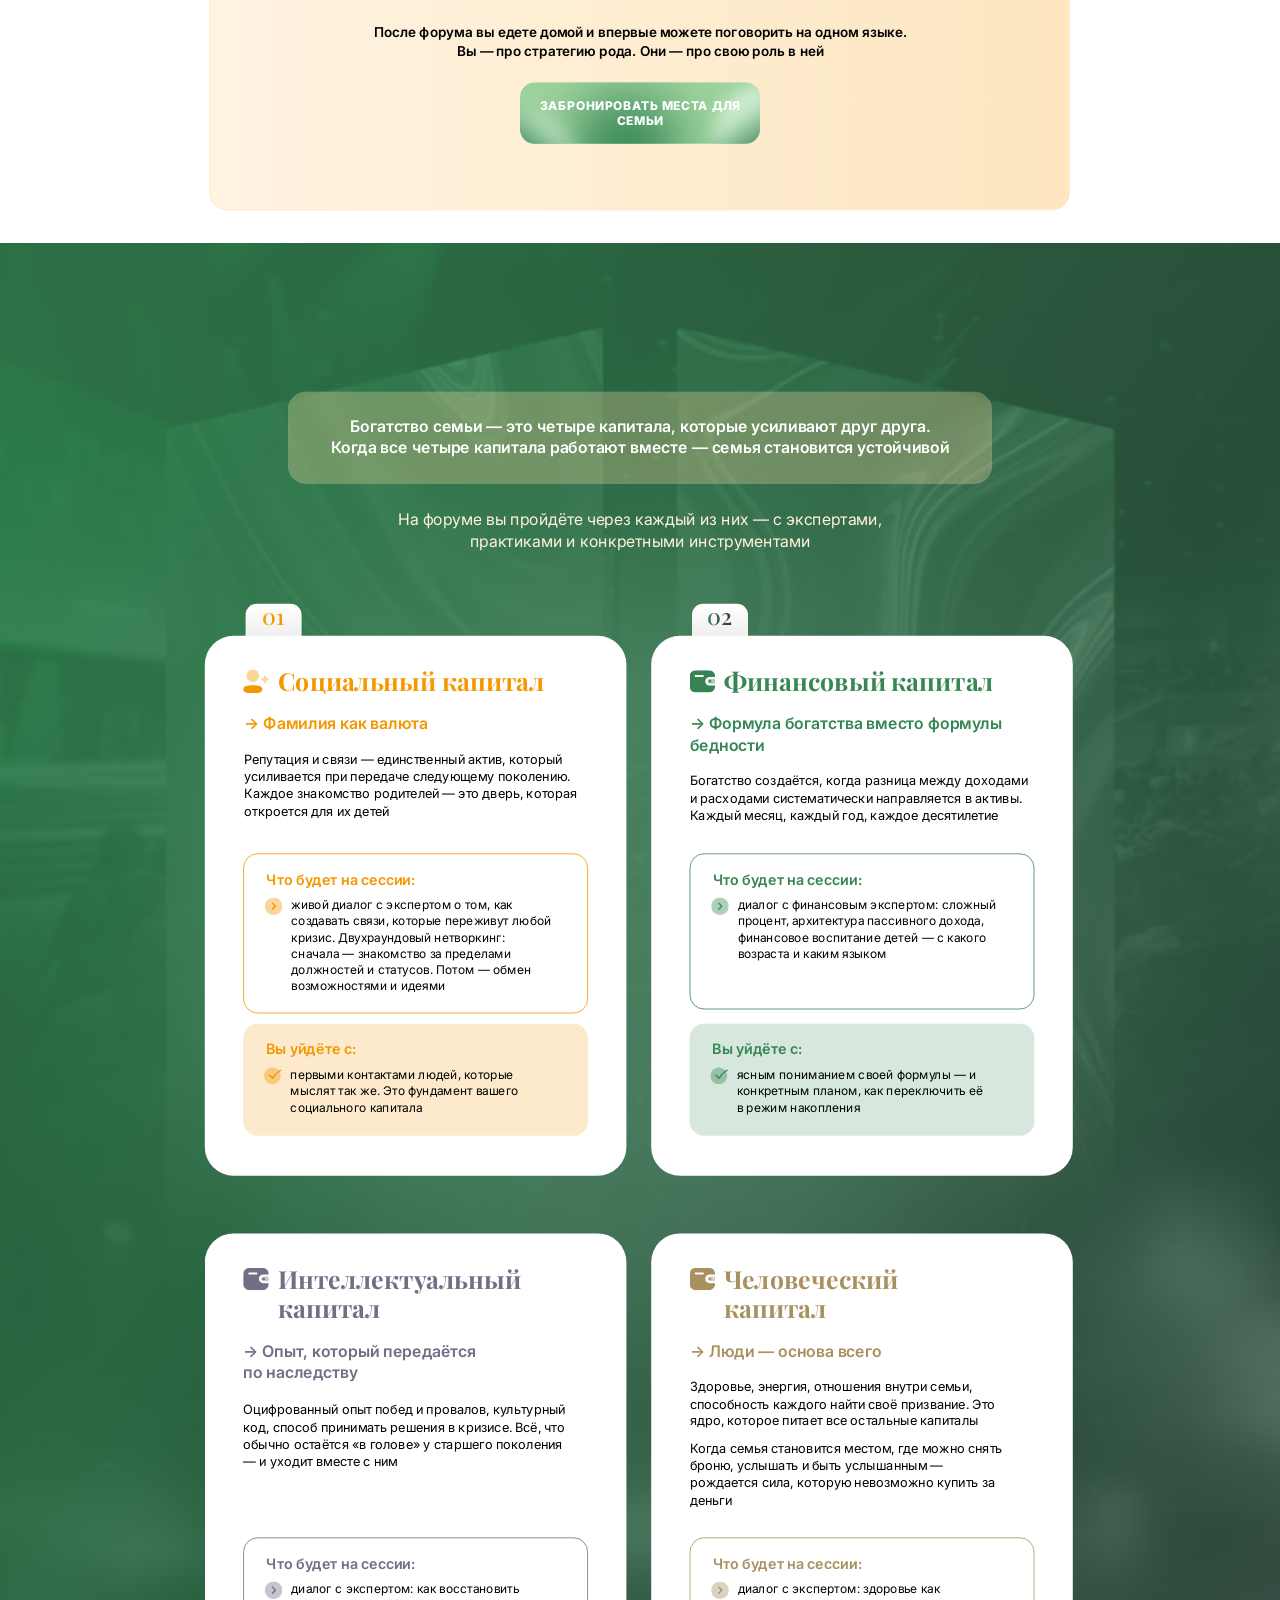
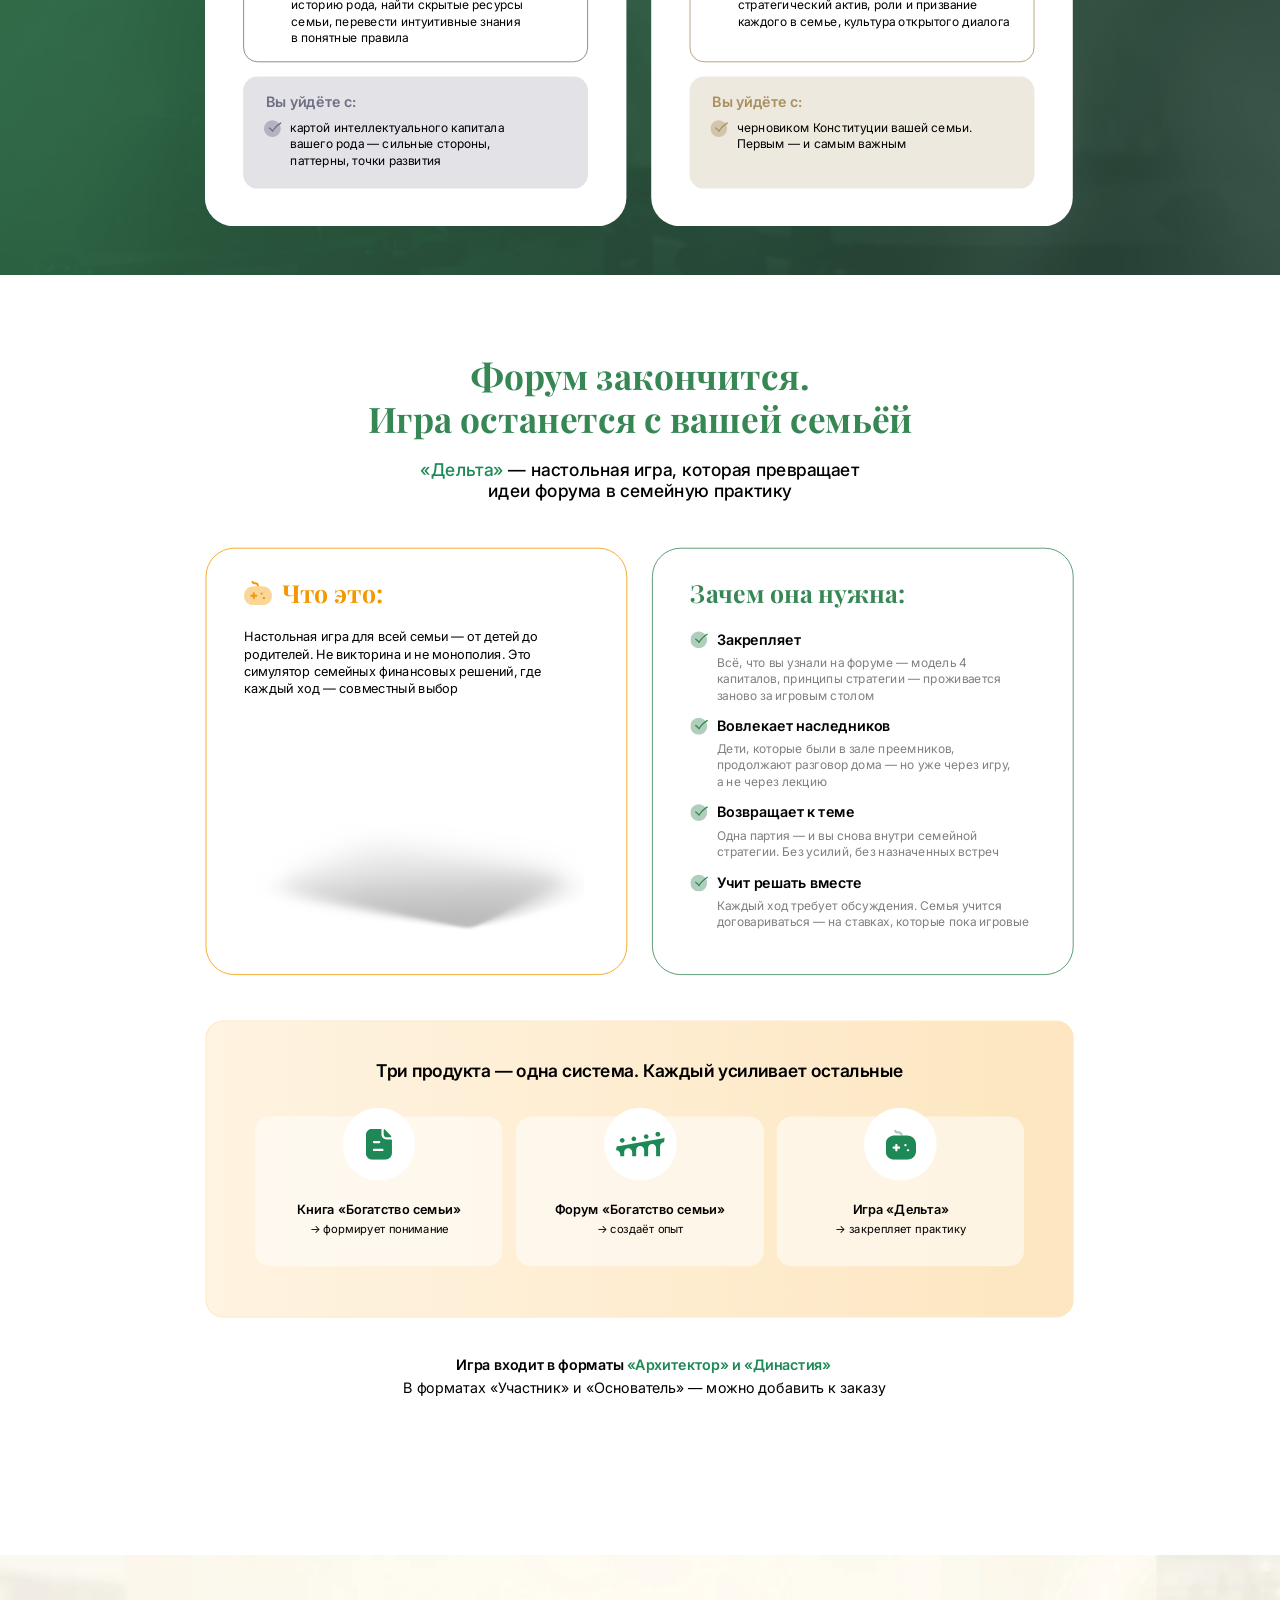
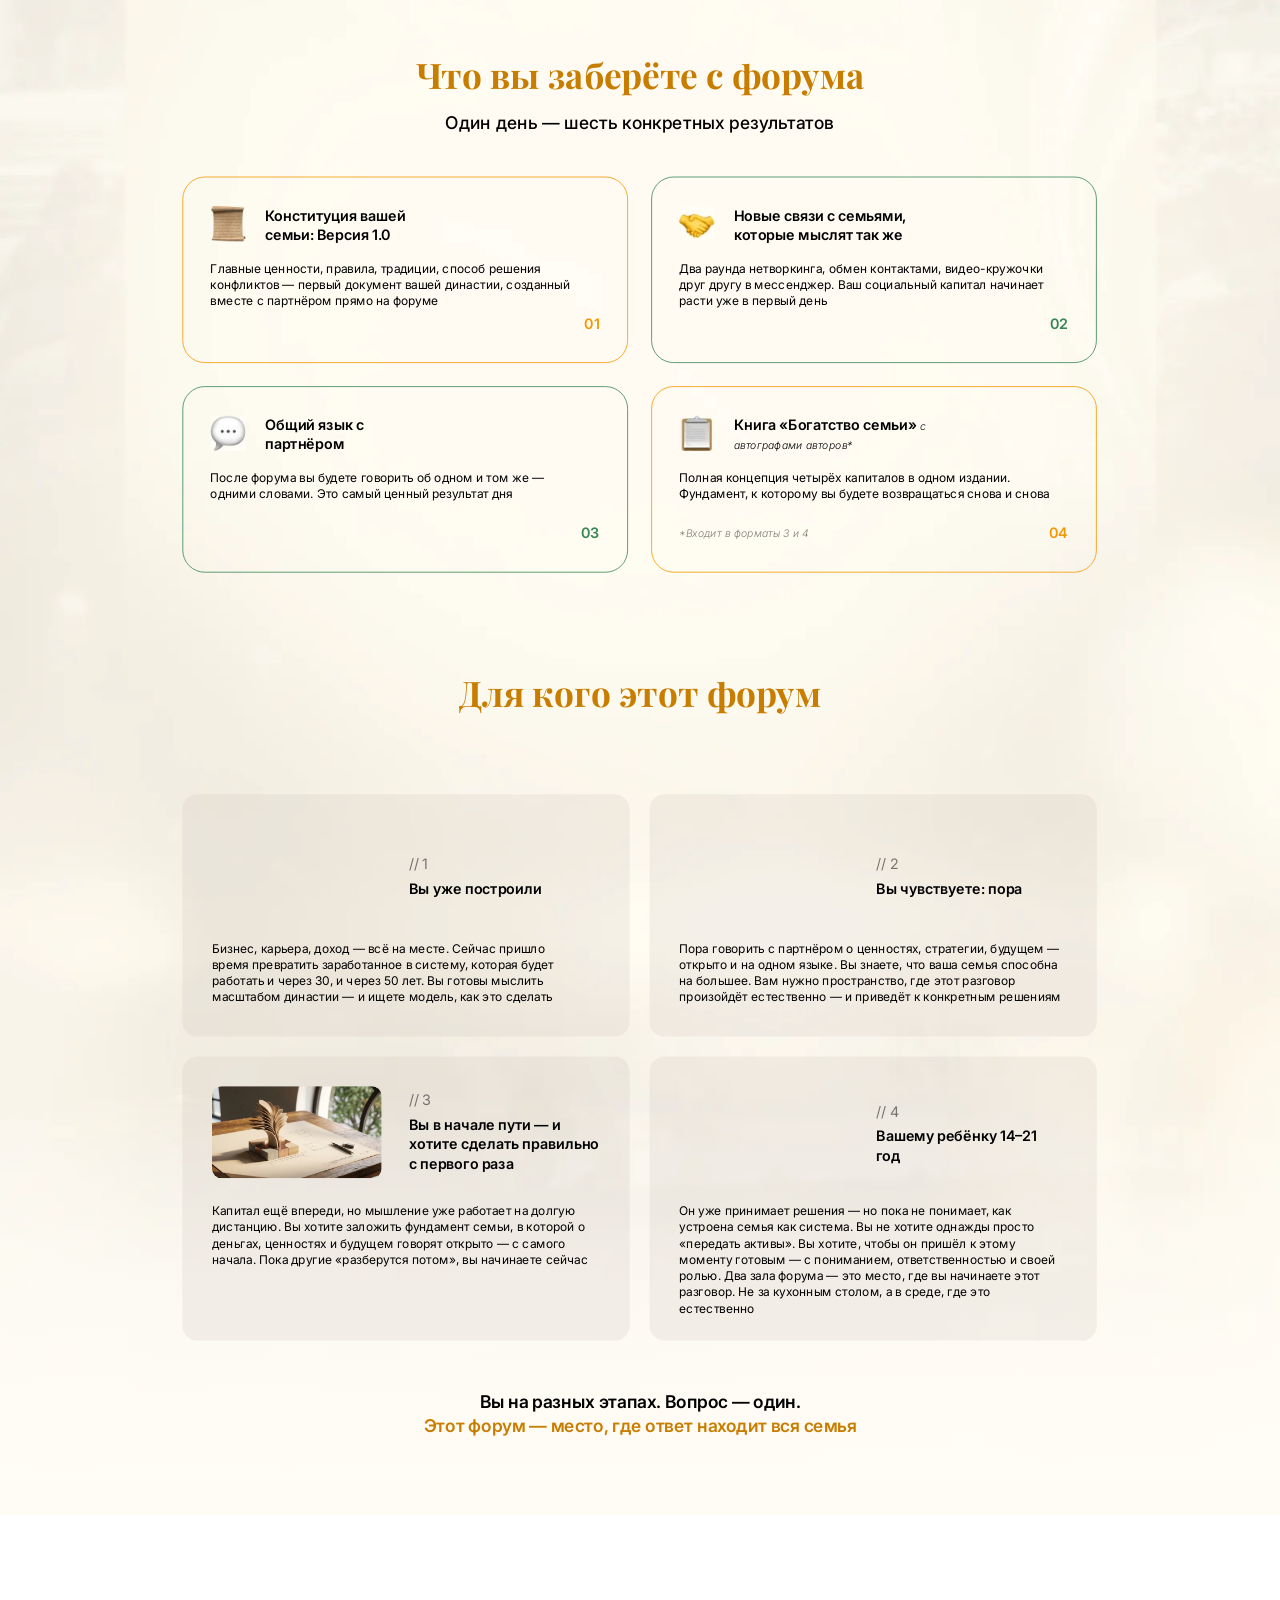
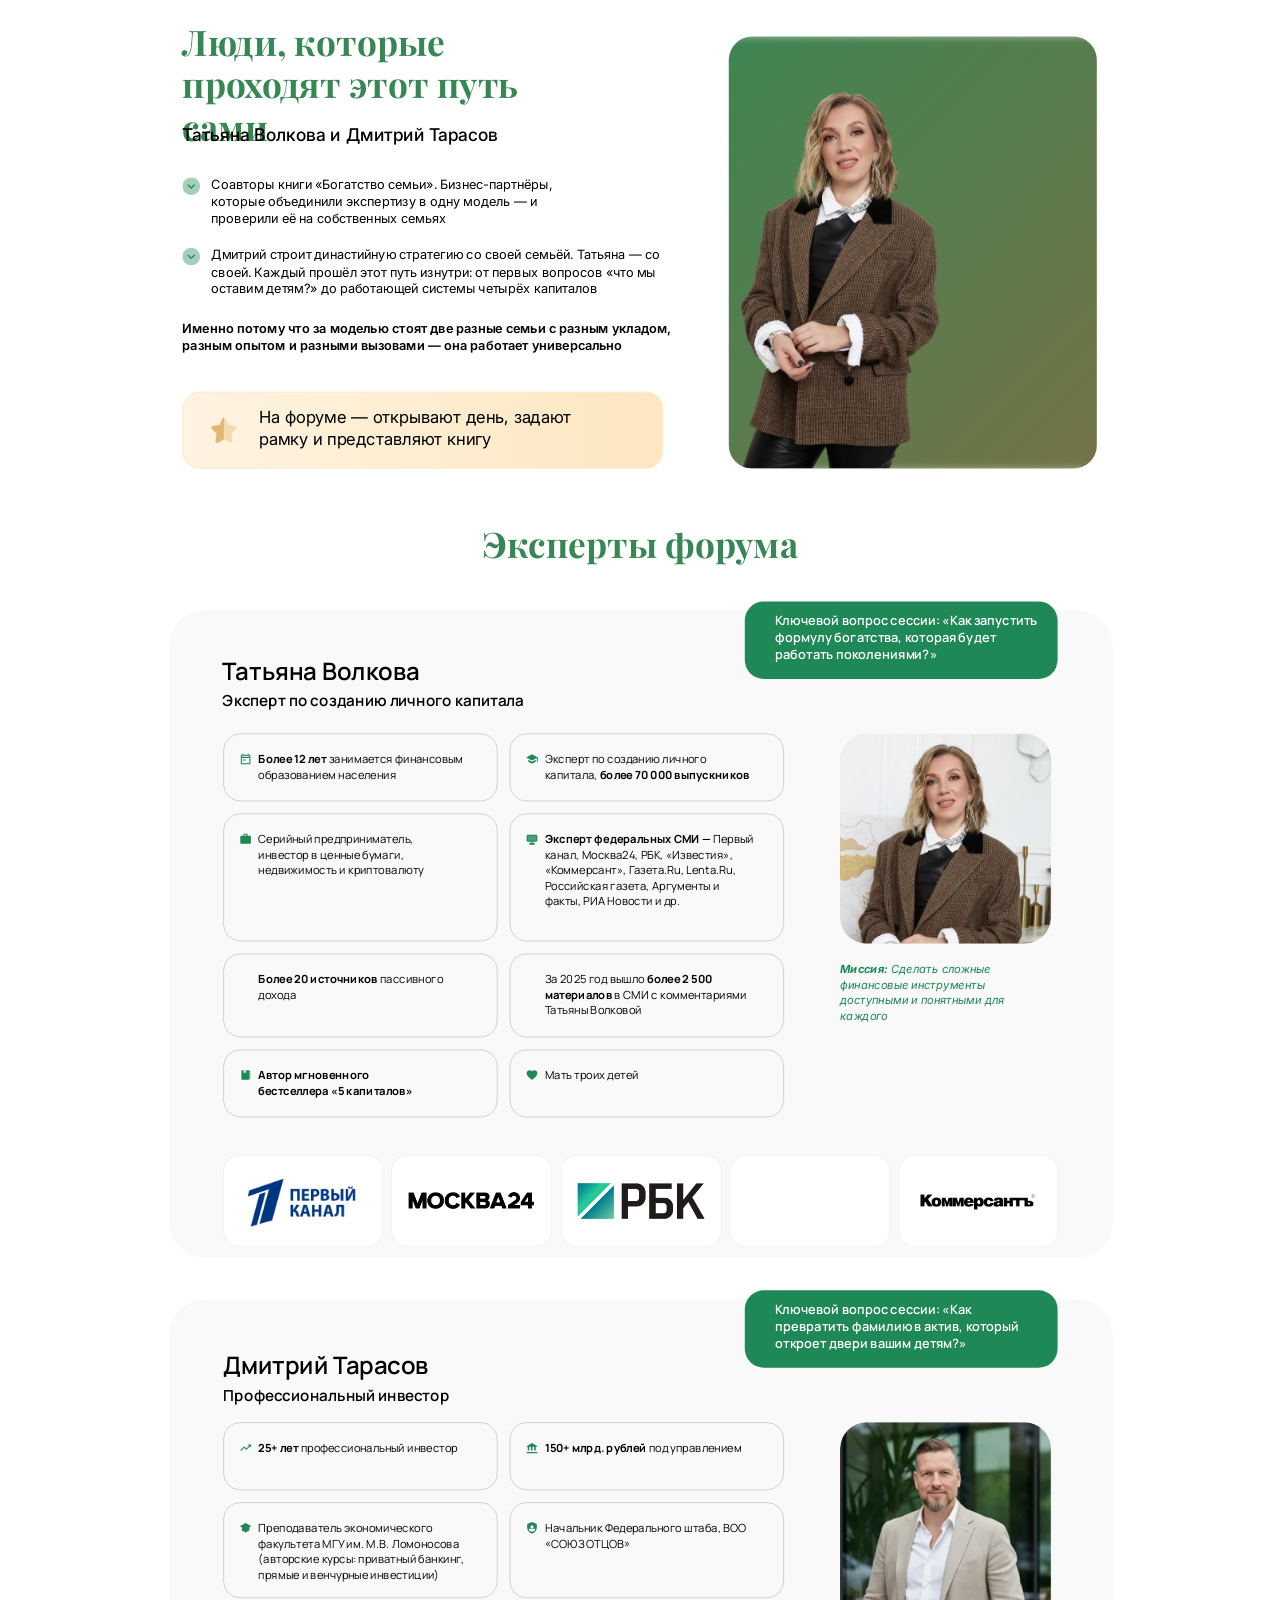
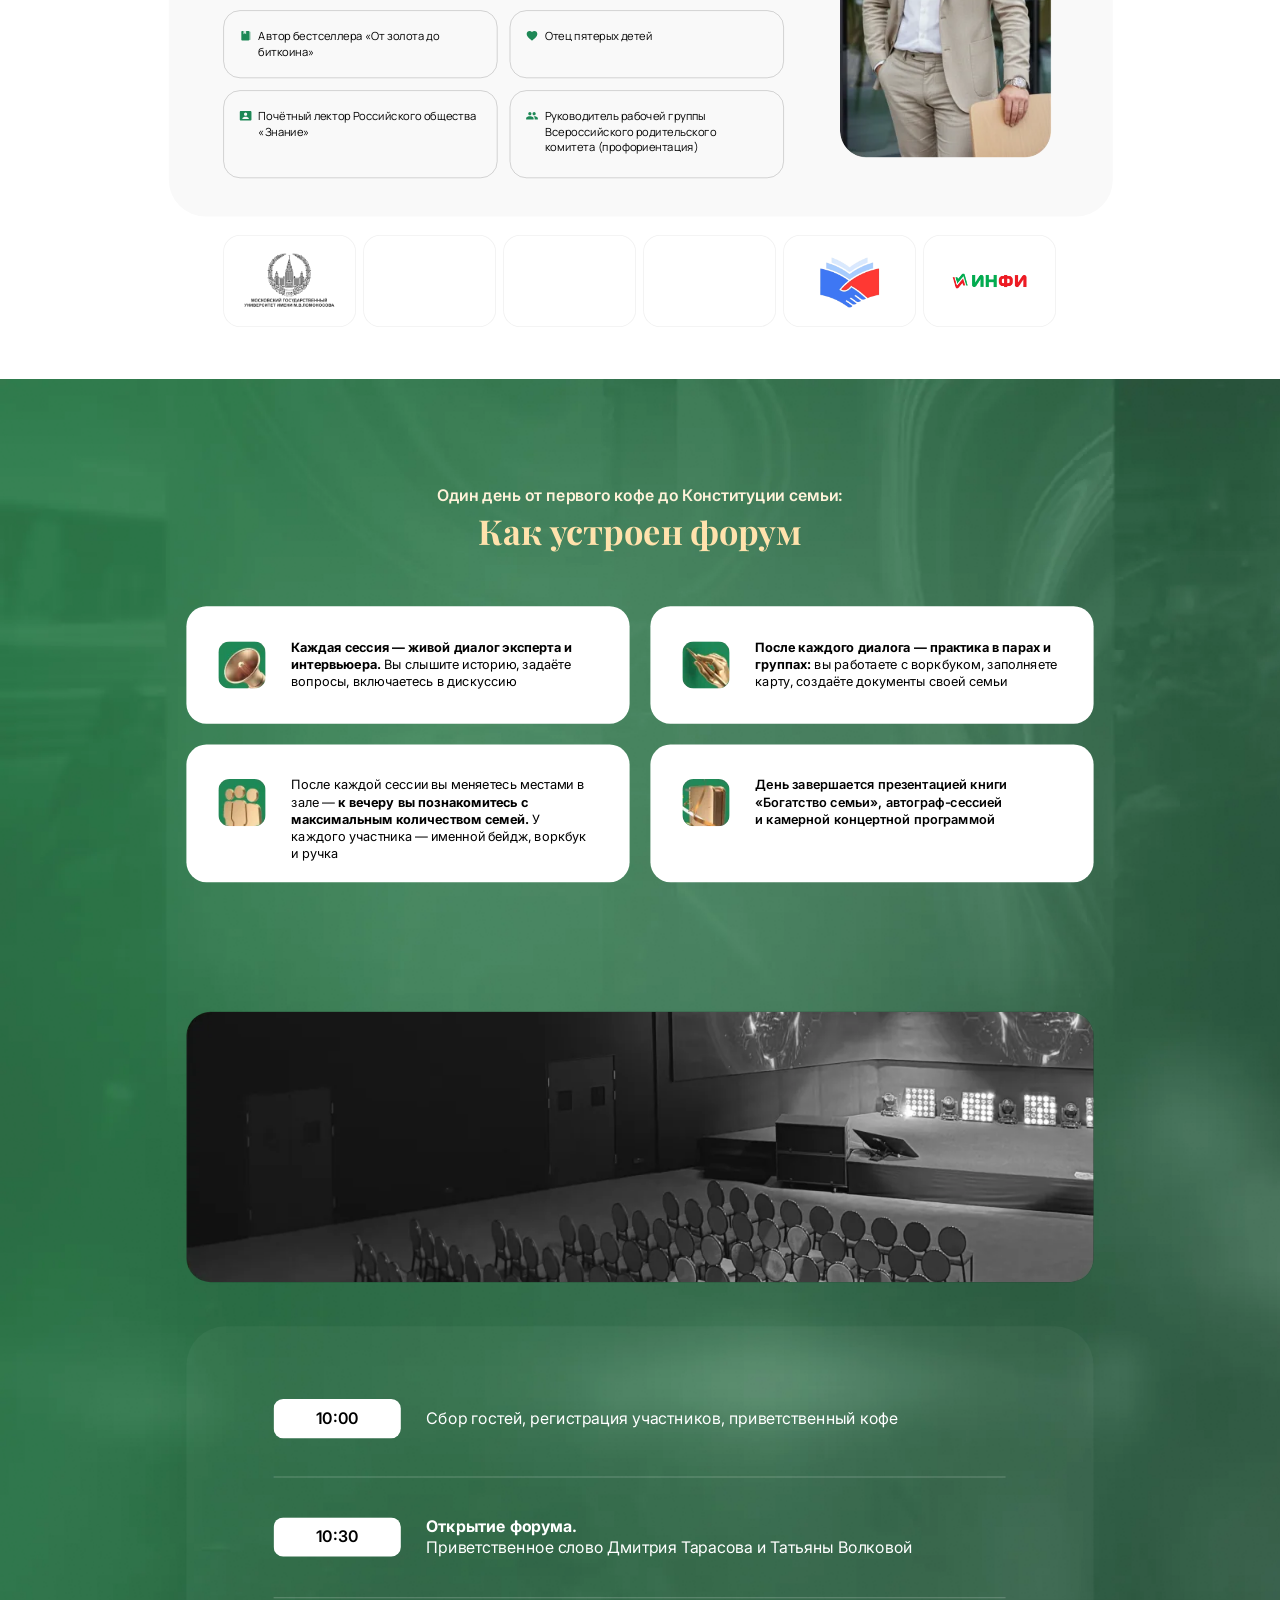
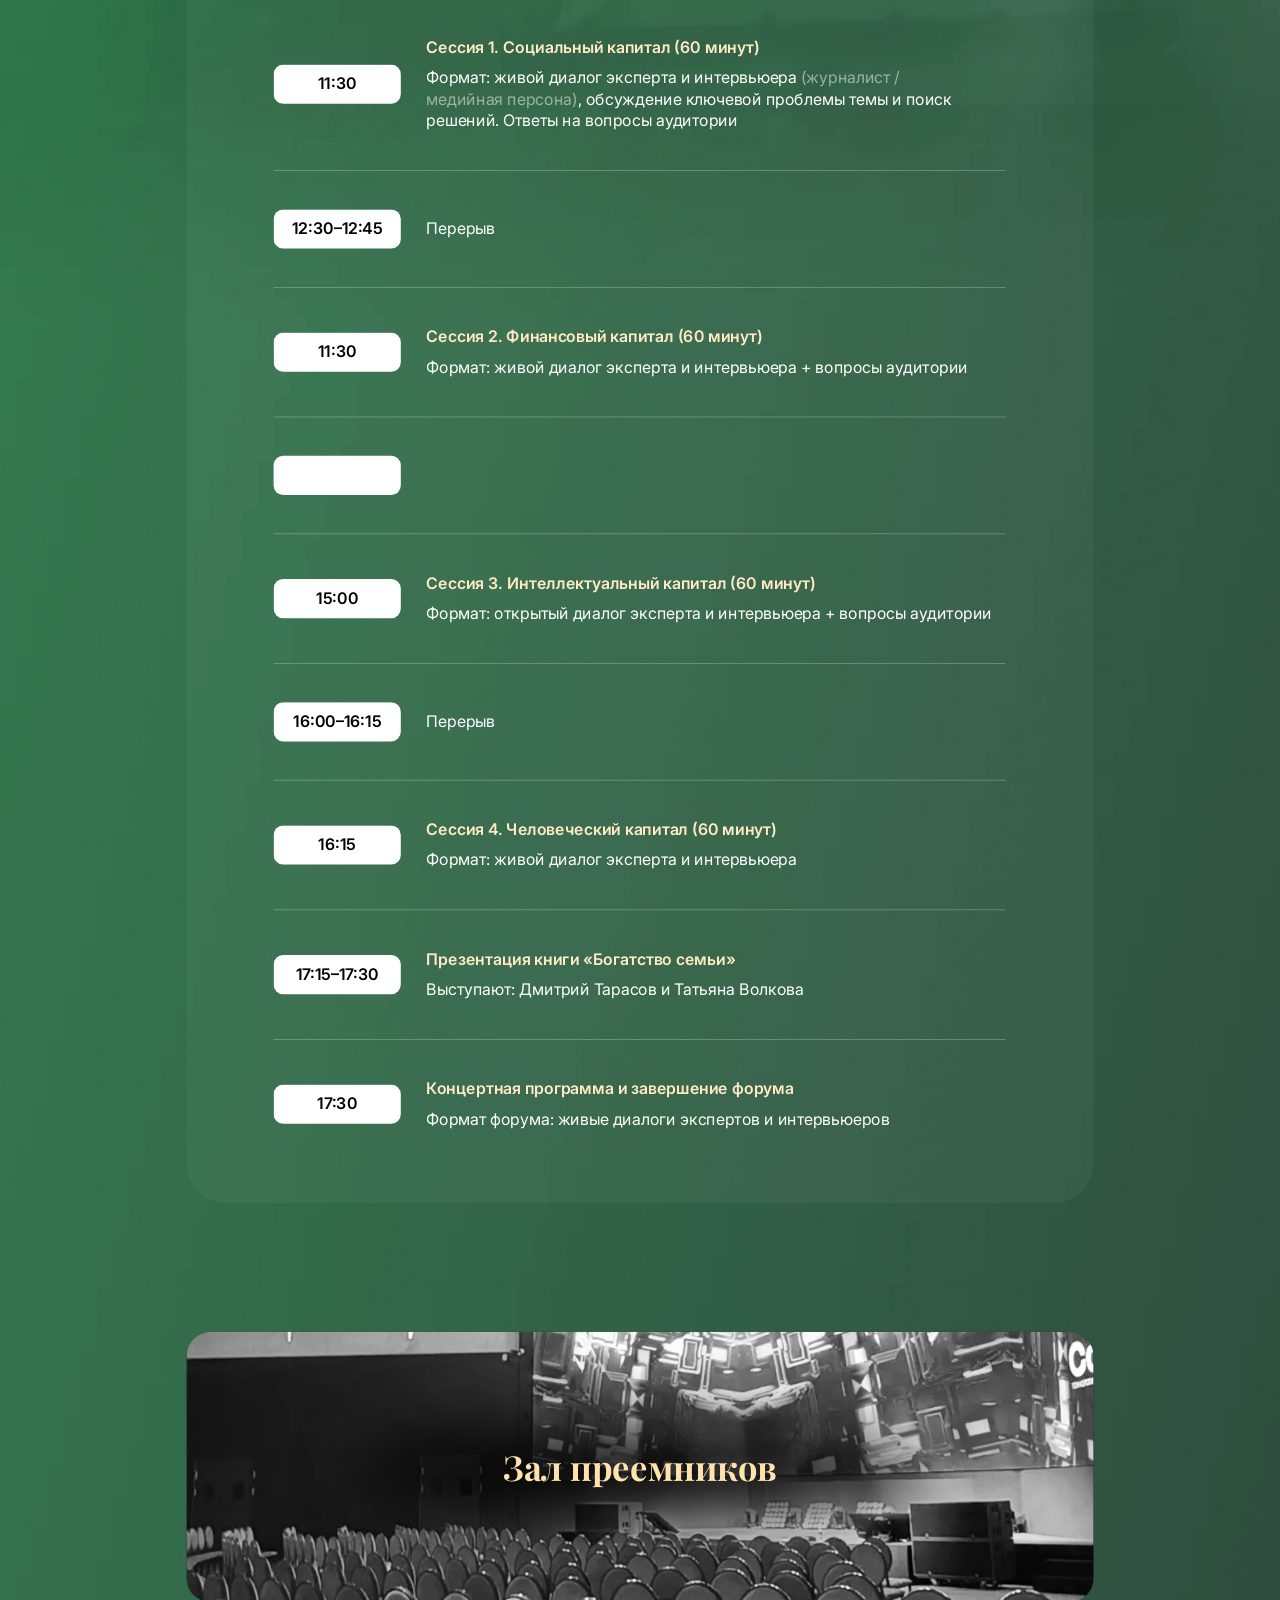
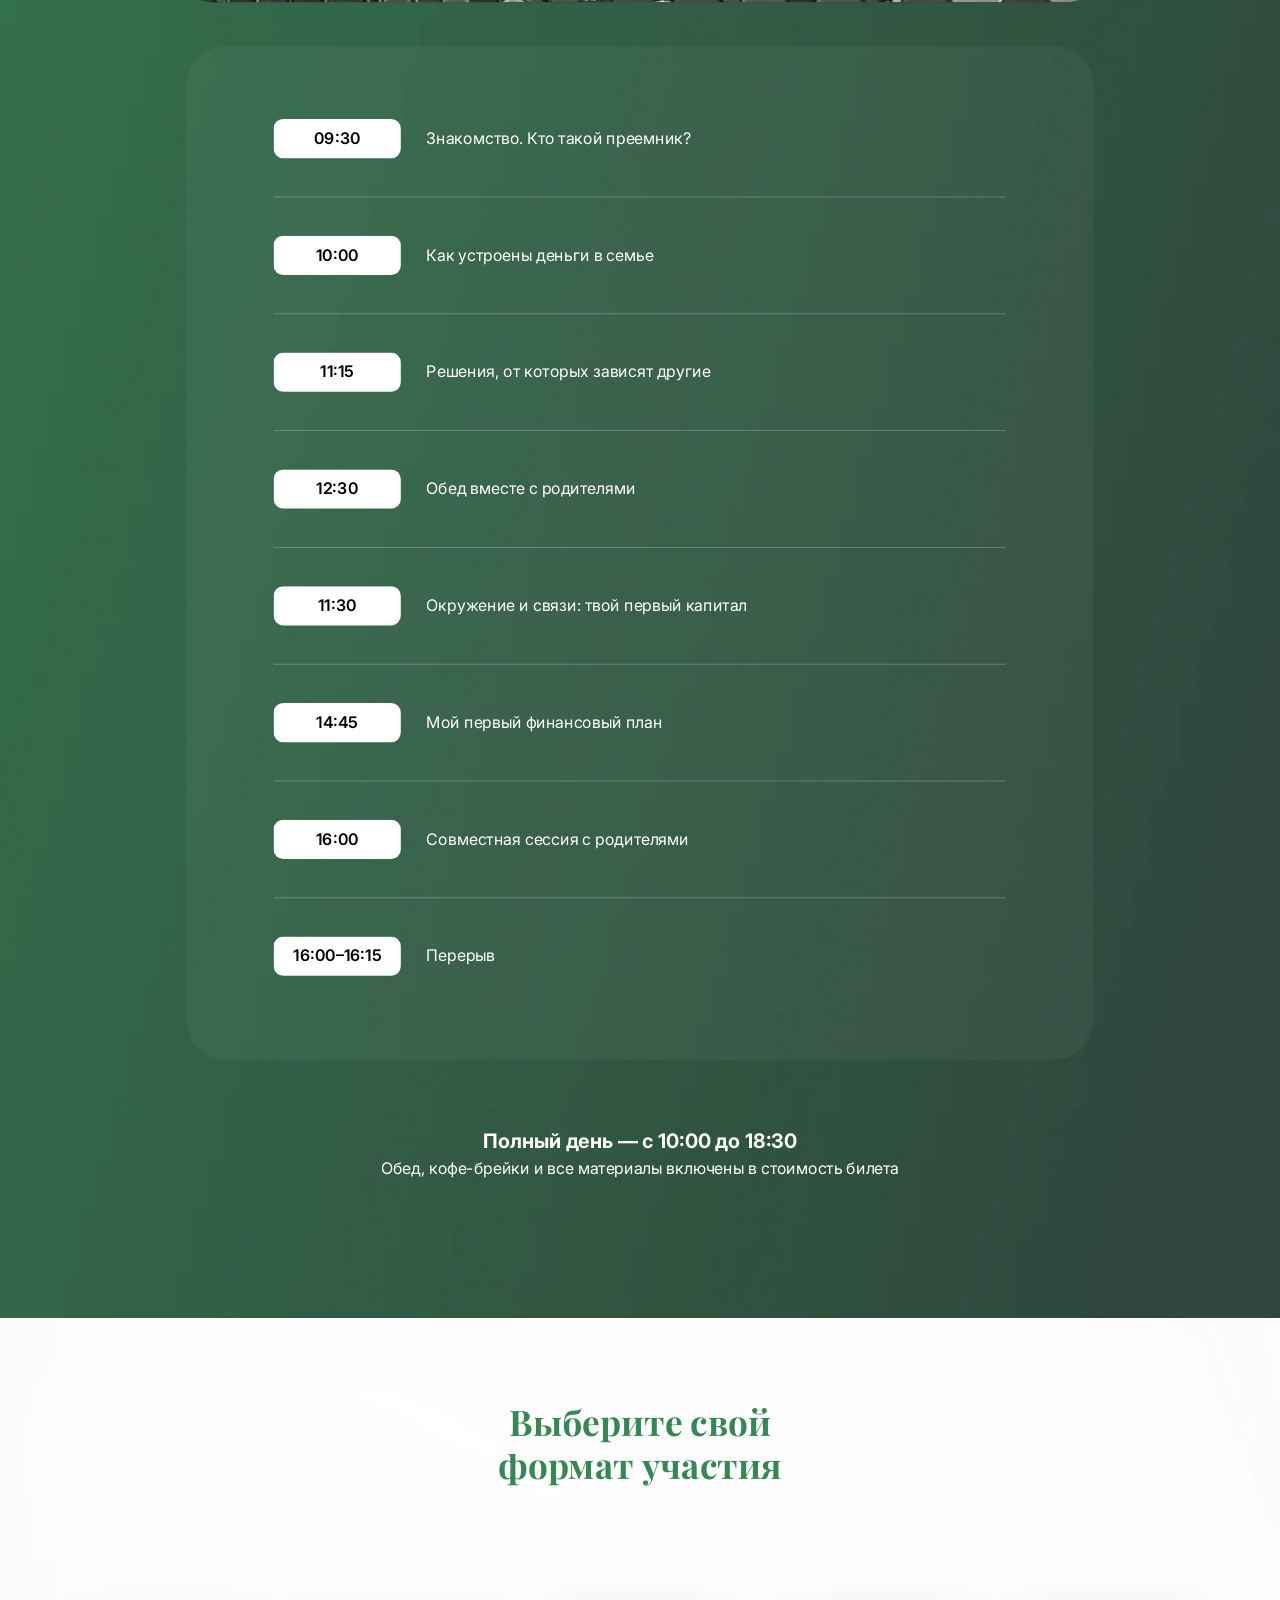
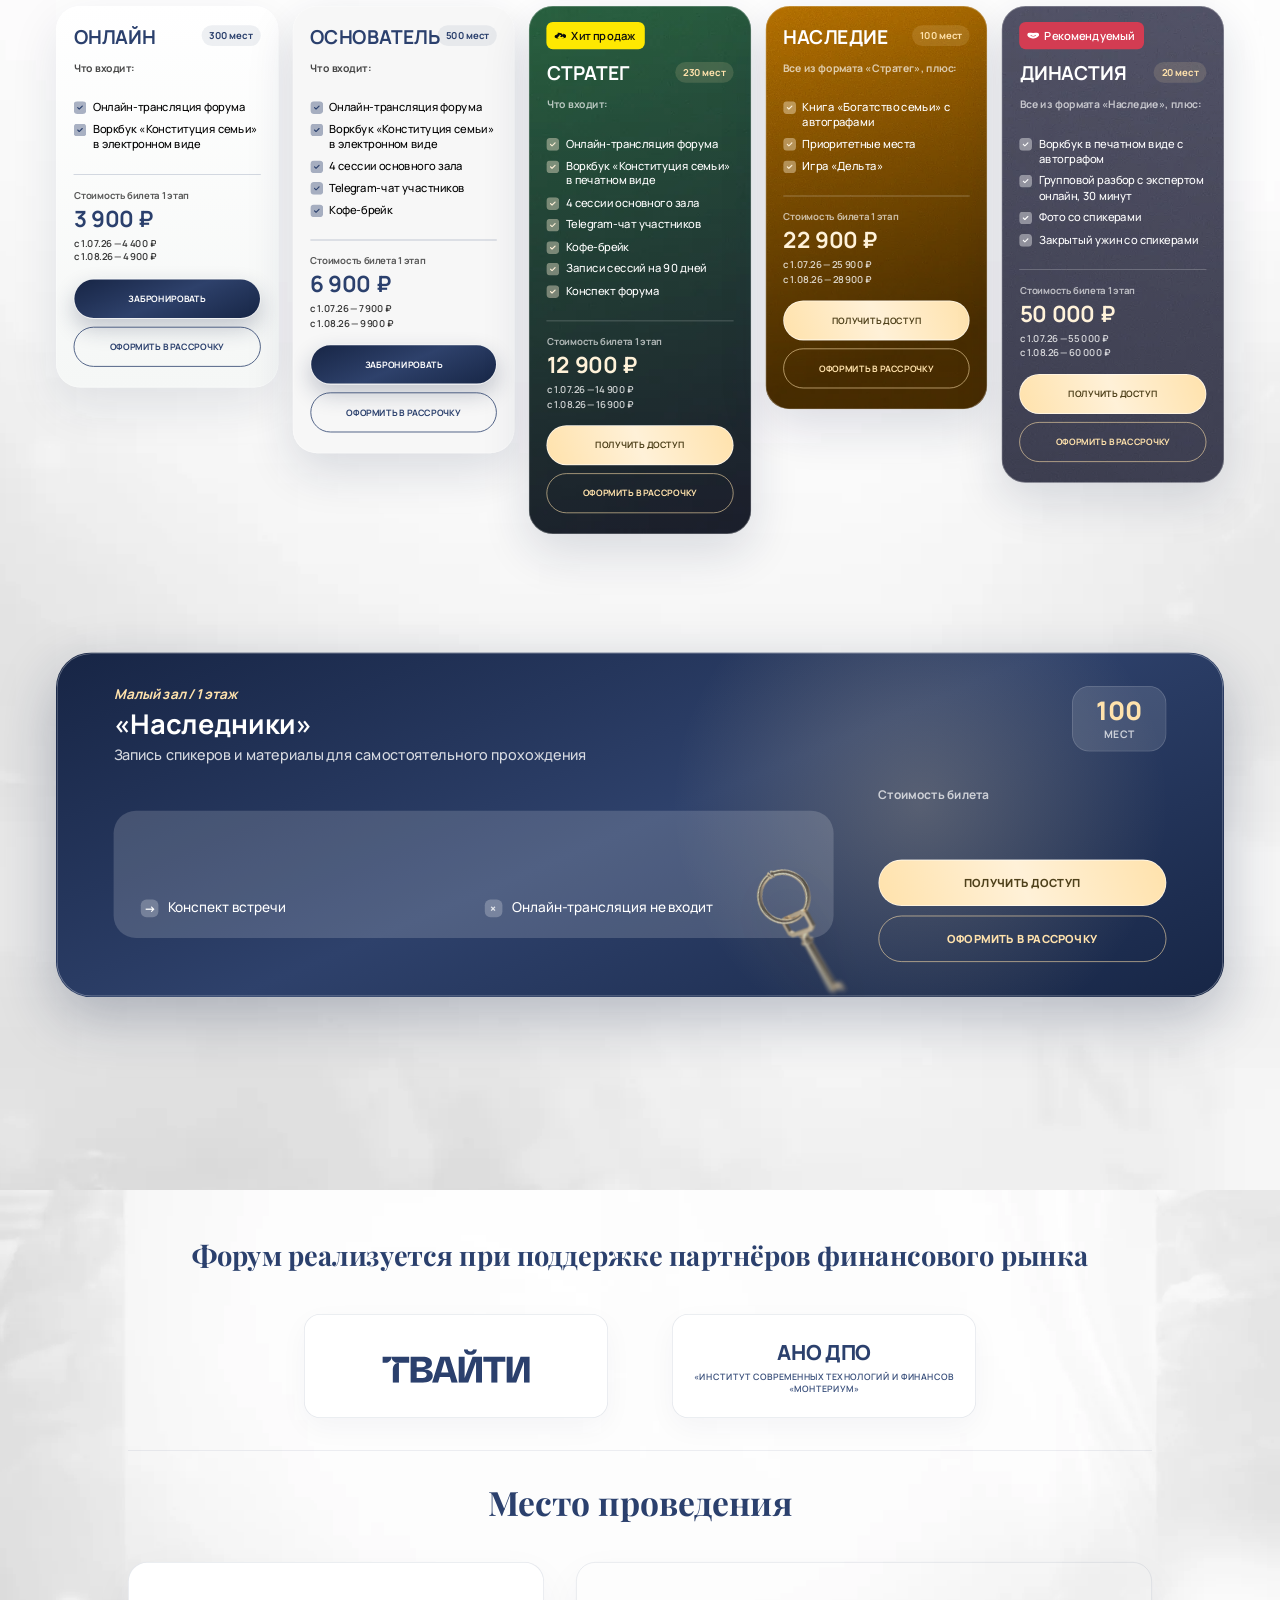
==== commit 016882f8: "fix: small changes" ====
--- a/dubltarify.html
+++ b/dubltarify.html
@@ -963,6 +963,9 @@
   <div class="s12-viewport">
   <section class="s12">
 
+    <!-- Background image -->
+    <div class="s12__bg"><img decoding="async" loading="lazy" src="assets/s11-bg.webp" alt=""></div>
+
     <!-- Title: Partners -->
     <h2 class="s12__partners-title">Форум реализуется при поддержке партнёров финансового рынка</h2>
 
--- a/styles.css
+++ b/styles.css
@@ -1619,8 +1619,24 @@
       left: 0;
       width: 1600px;
       height: 980px;
-      background: #f6f2eb; /* Clean sand-beige */
+      background: white;
+      overflow: hidden;
       transform-origin: top left;
+    }
+    .s12__bg {
+      position: absolute;
+      left: 0;
+      top: 0;
+      width: 1600px;
+      height: 100%;
+      pointer-events: none;
+    }
+    .s12__bg img {
+      display: block;
+      width: 100%;
+      height: 100%;
+      object-fit: cover;
+      object-position: center top;
     }
     .s12__partners-title {
       position: absolute;
@@ -3328,11 +3344,13 @@
       height: auto !important;
       transform: none !important;
       padding: 50px 16px 60px;
-      background: #f6f2eb;
+      background: white;
+      overflow: hidden;
       display: flex;
       flex-direction: column;
       align-items: center;
     }
+    .s12__bg { display: none !important; }
     .s12__partners-title {
       position: relative;
       top: auto;
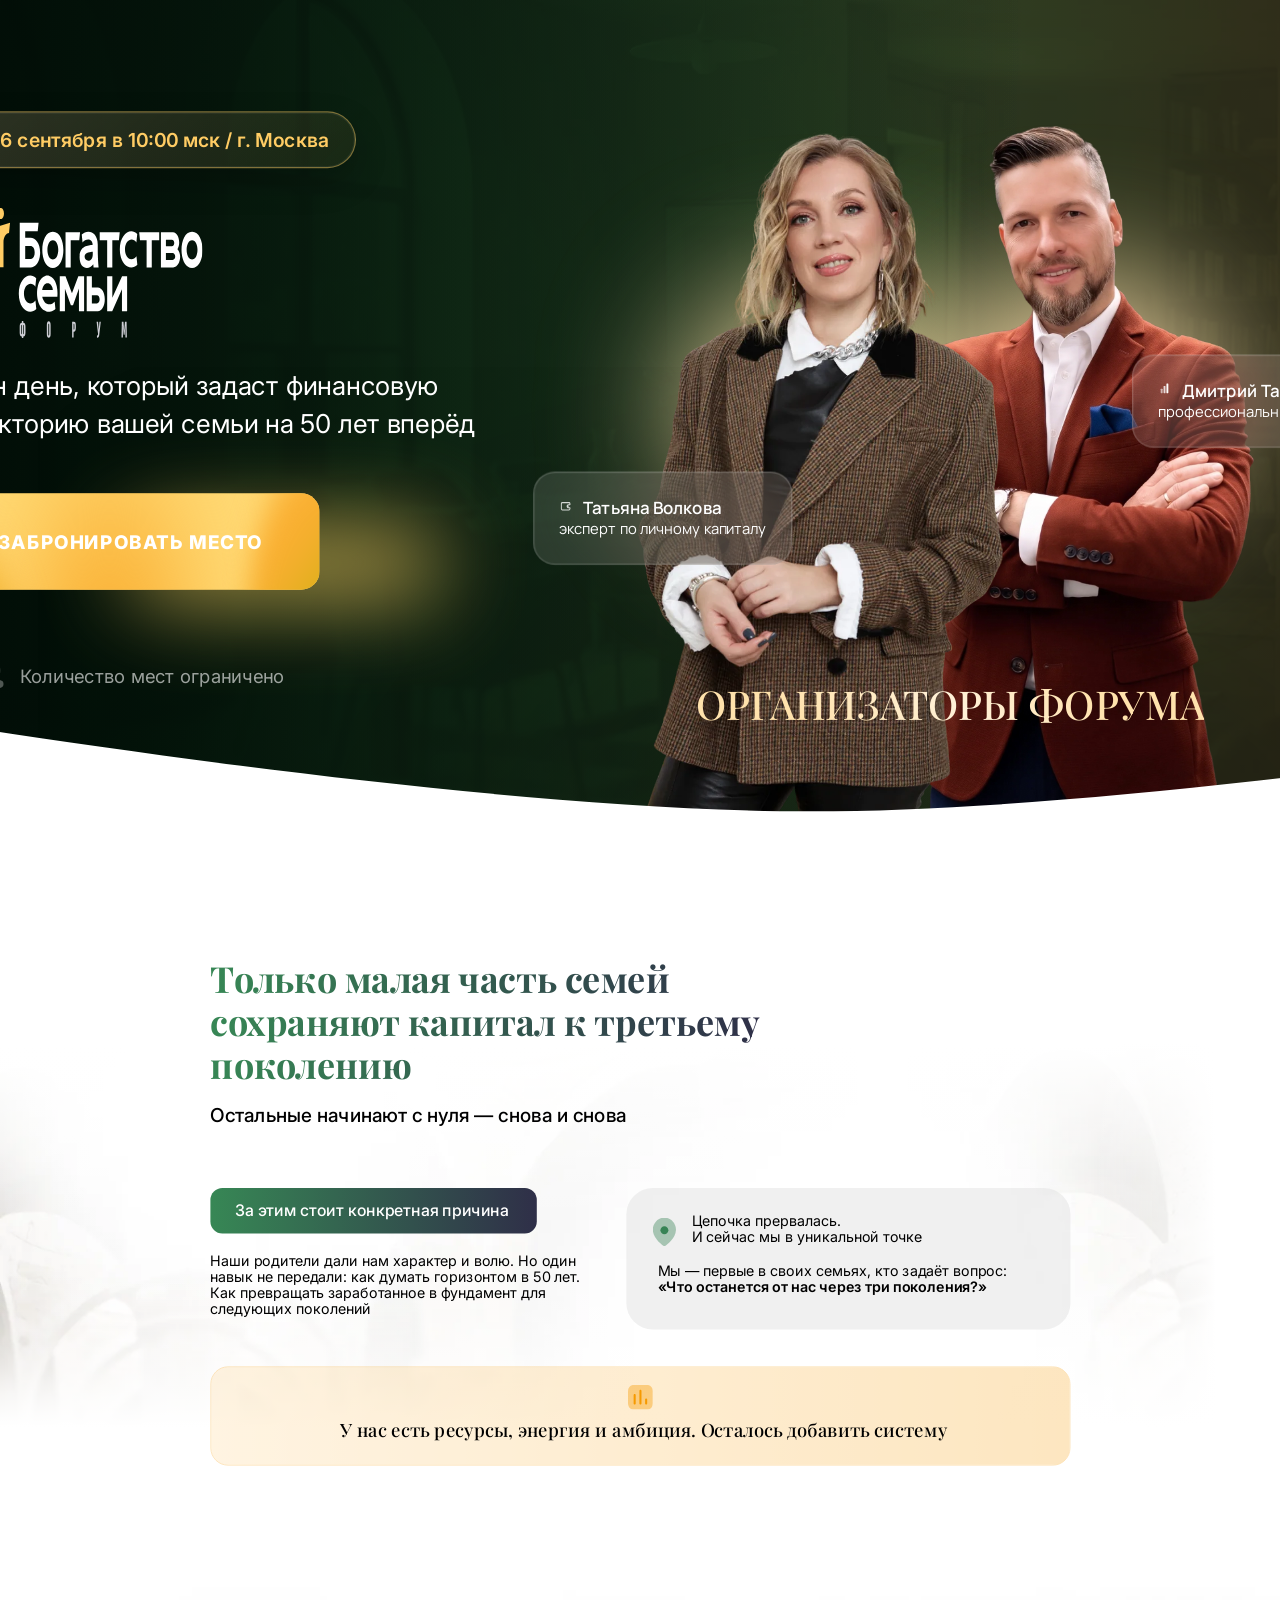
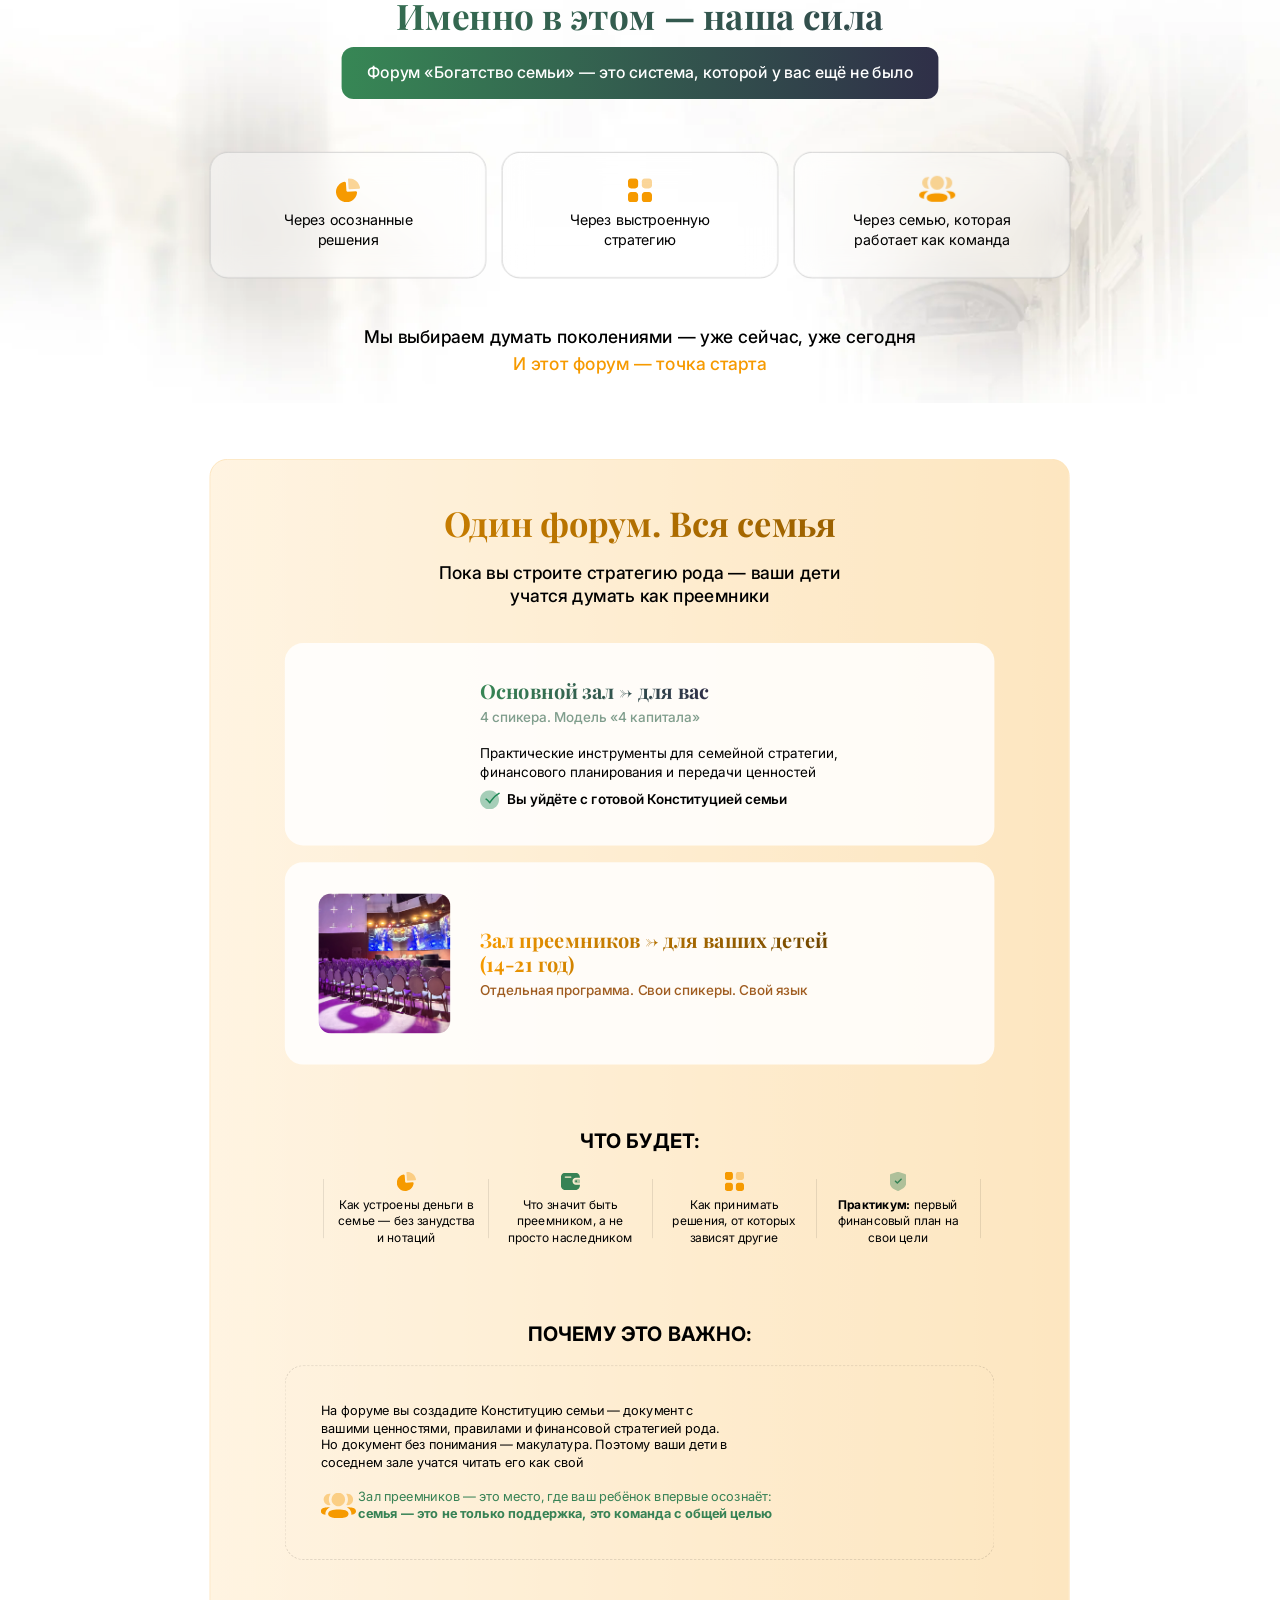
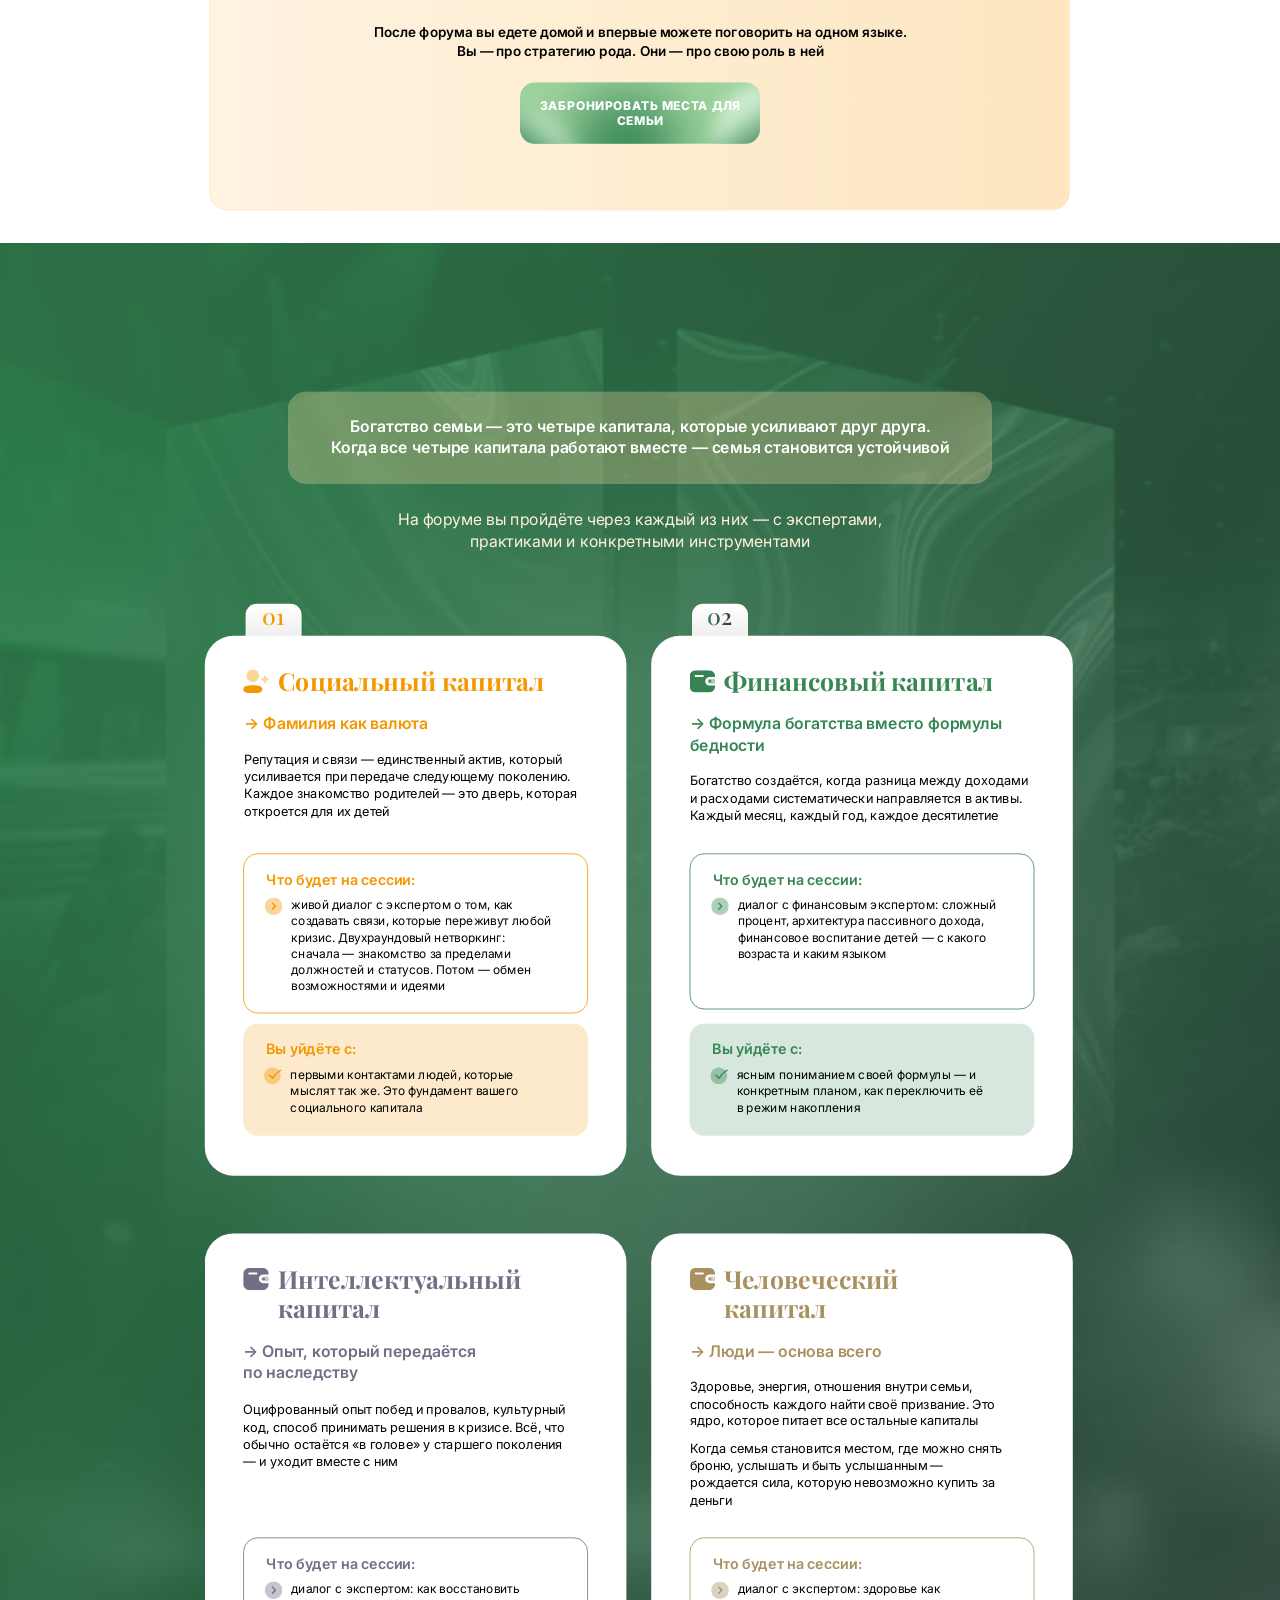
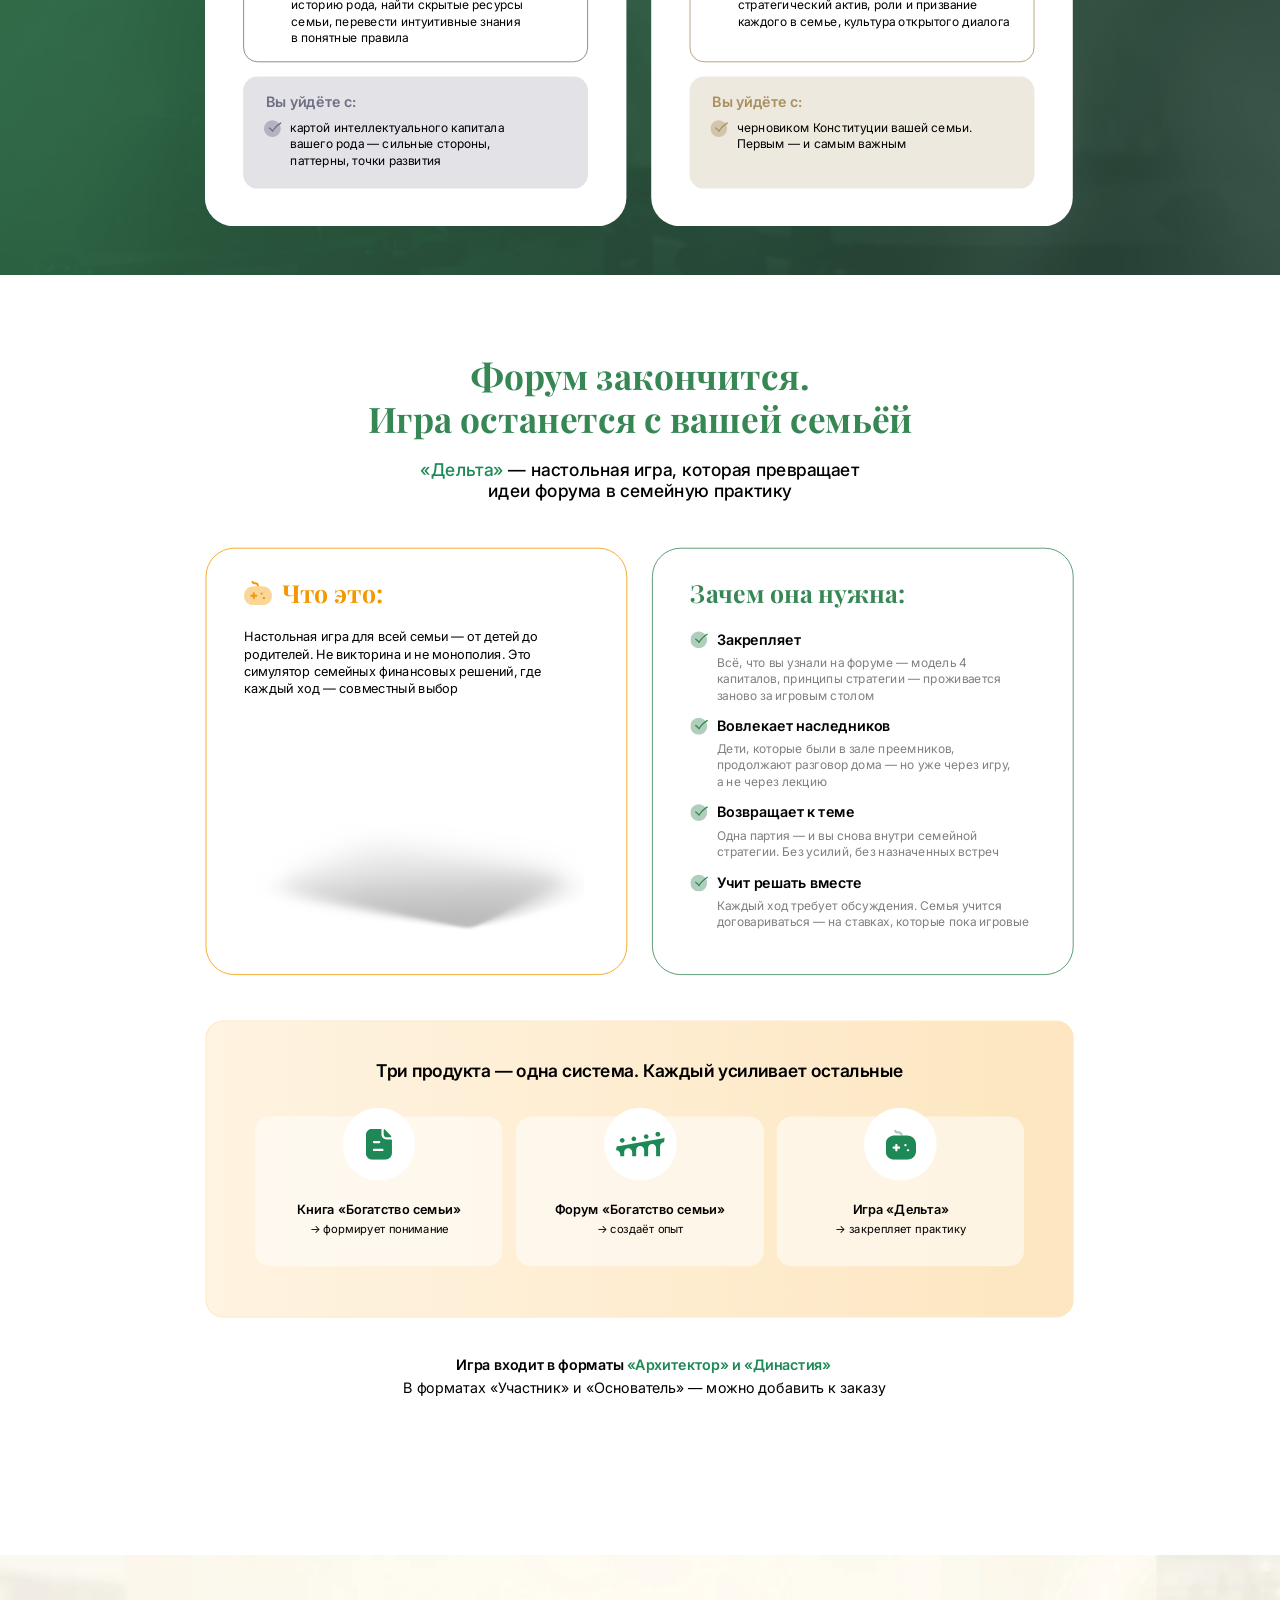
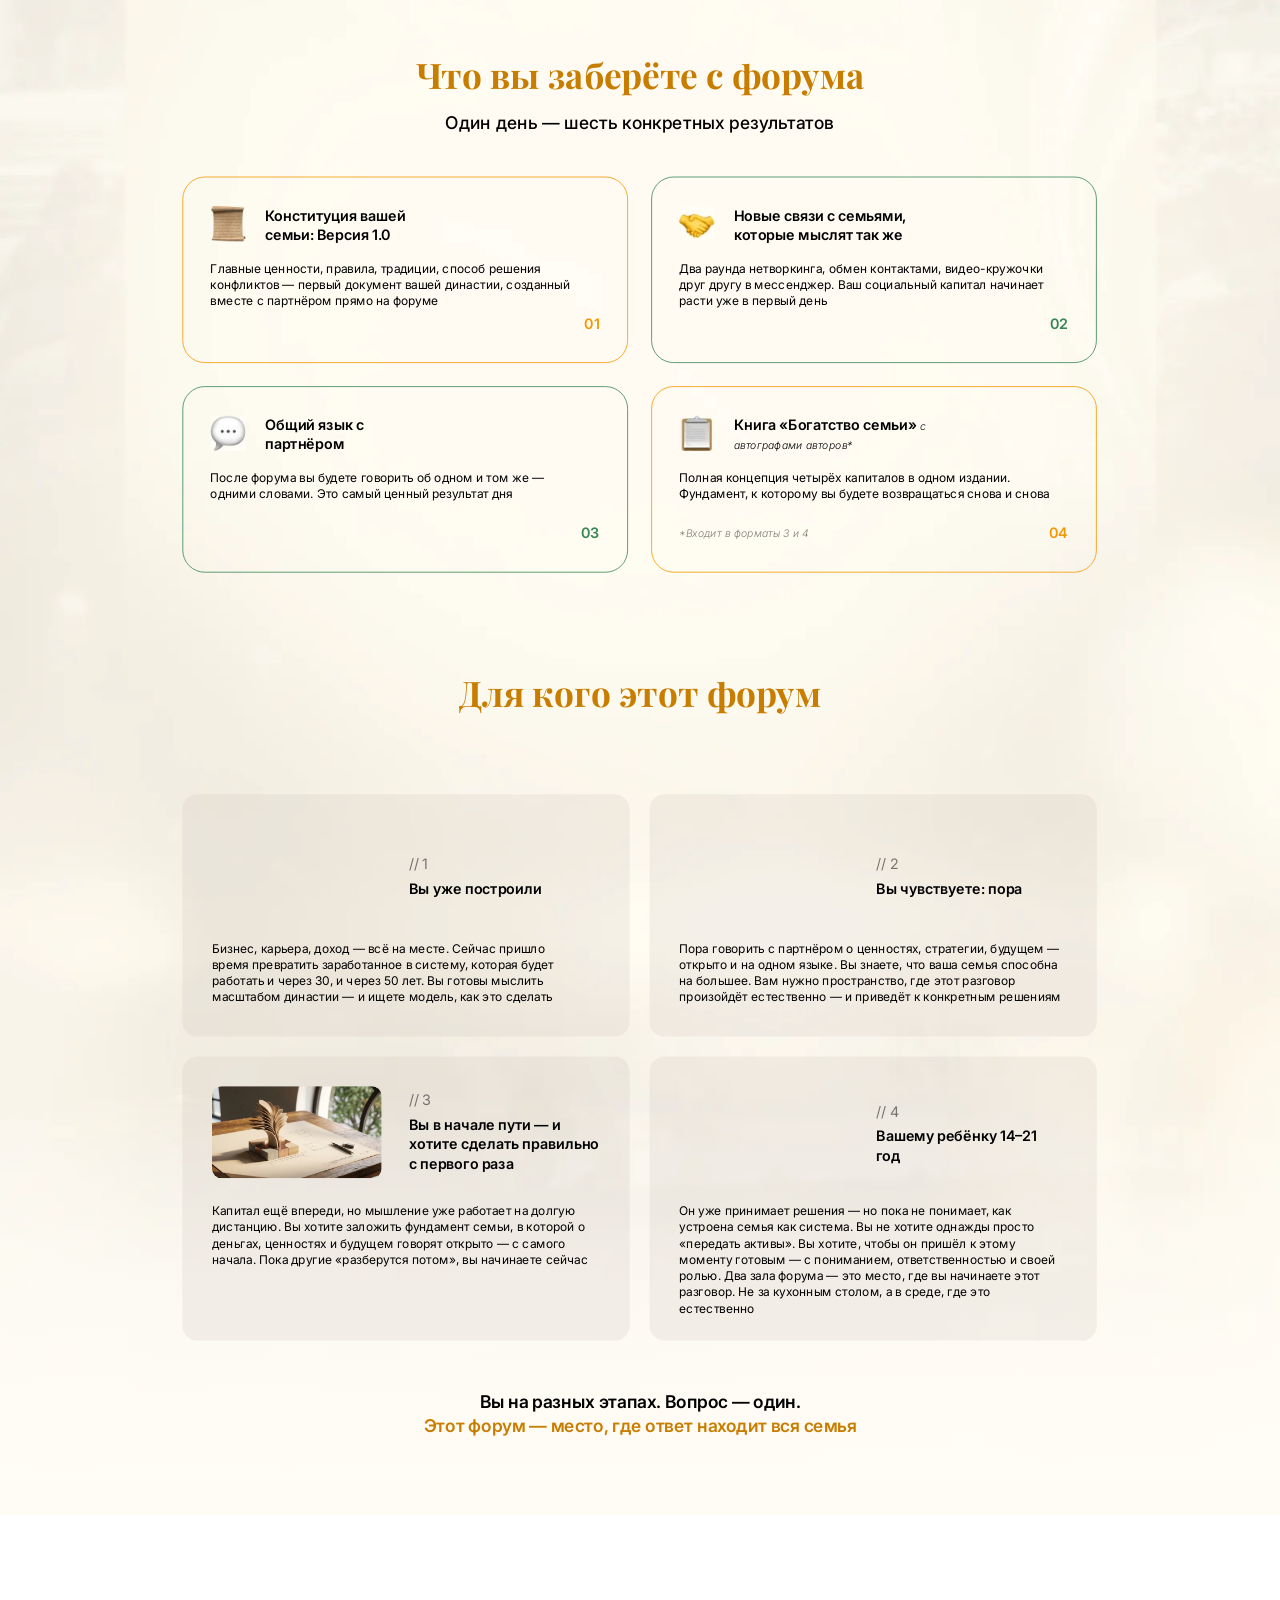
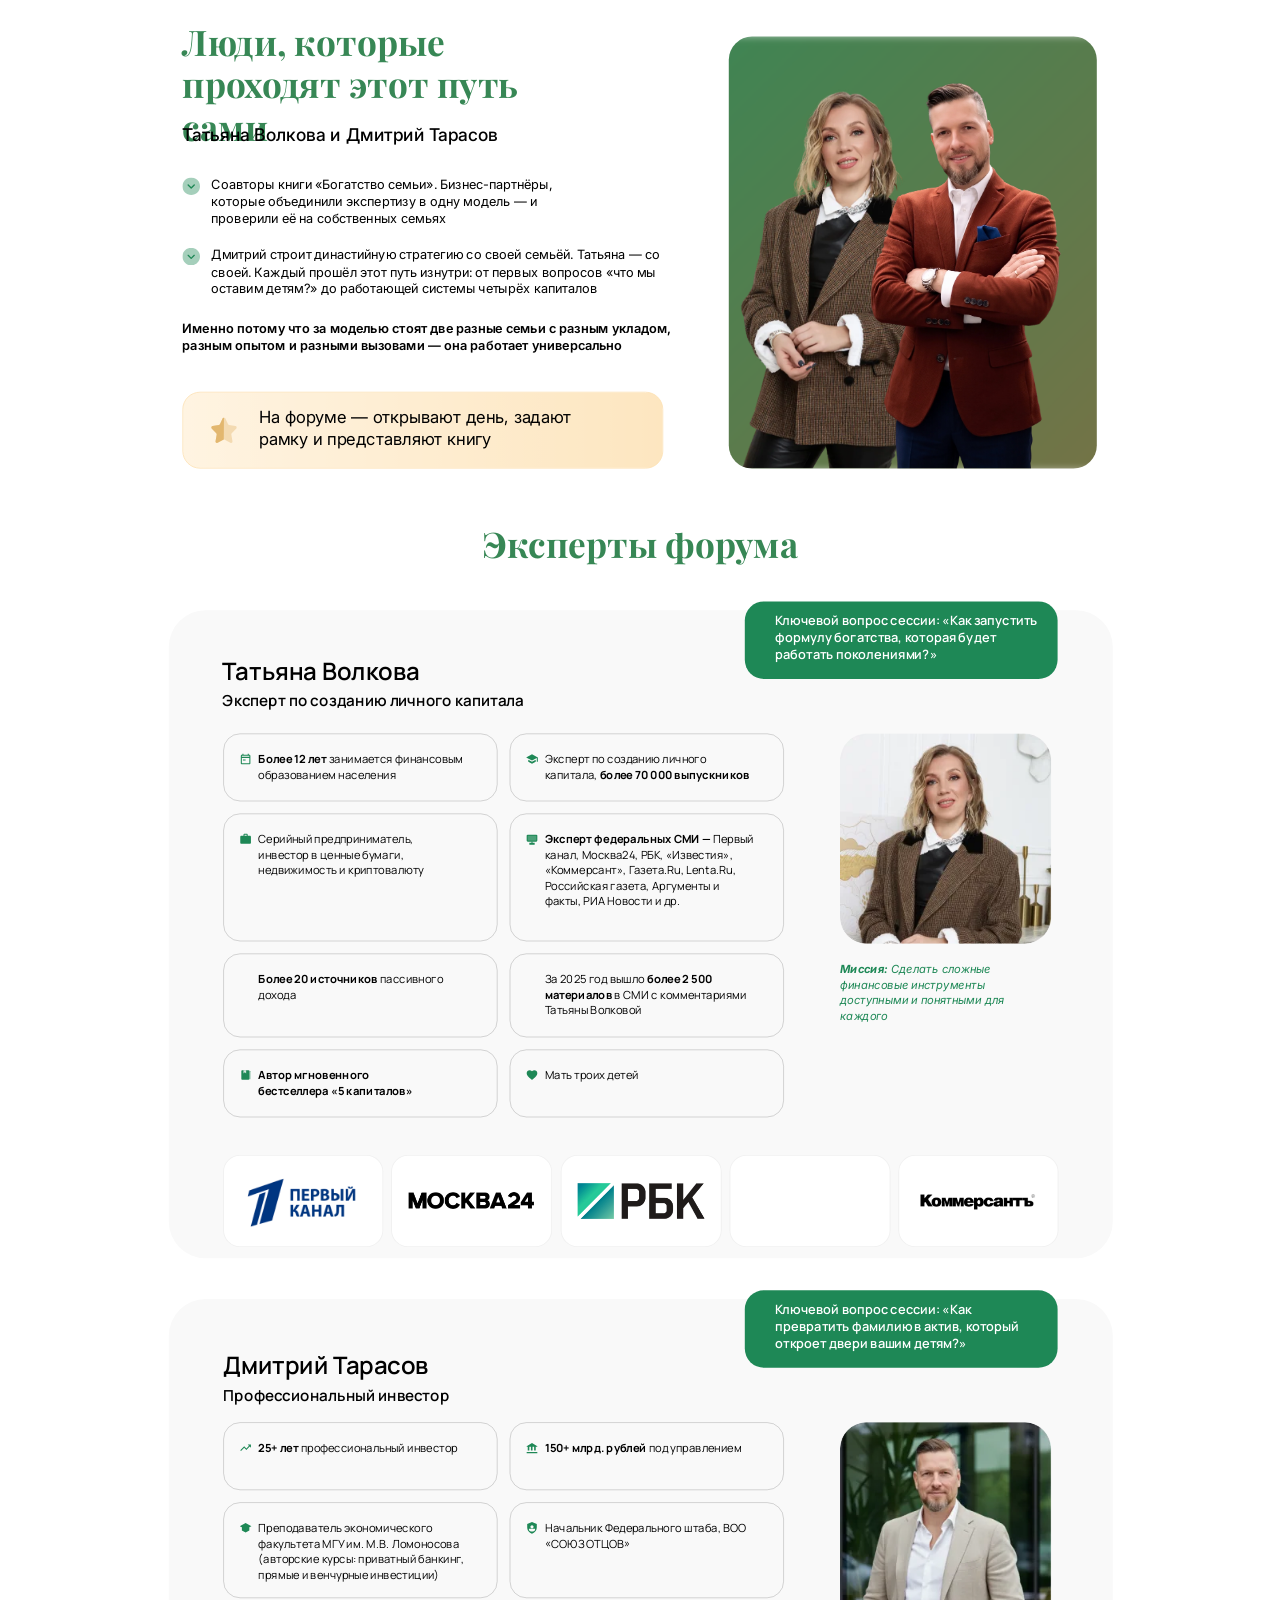
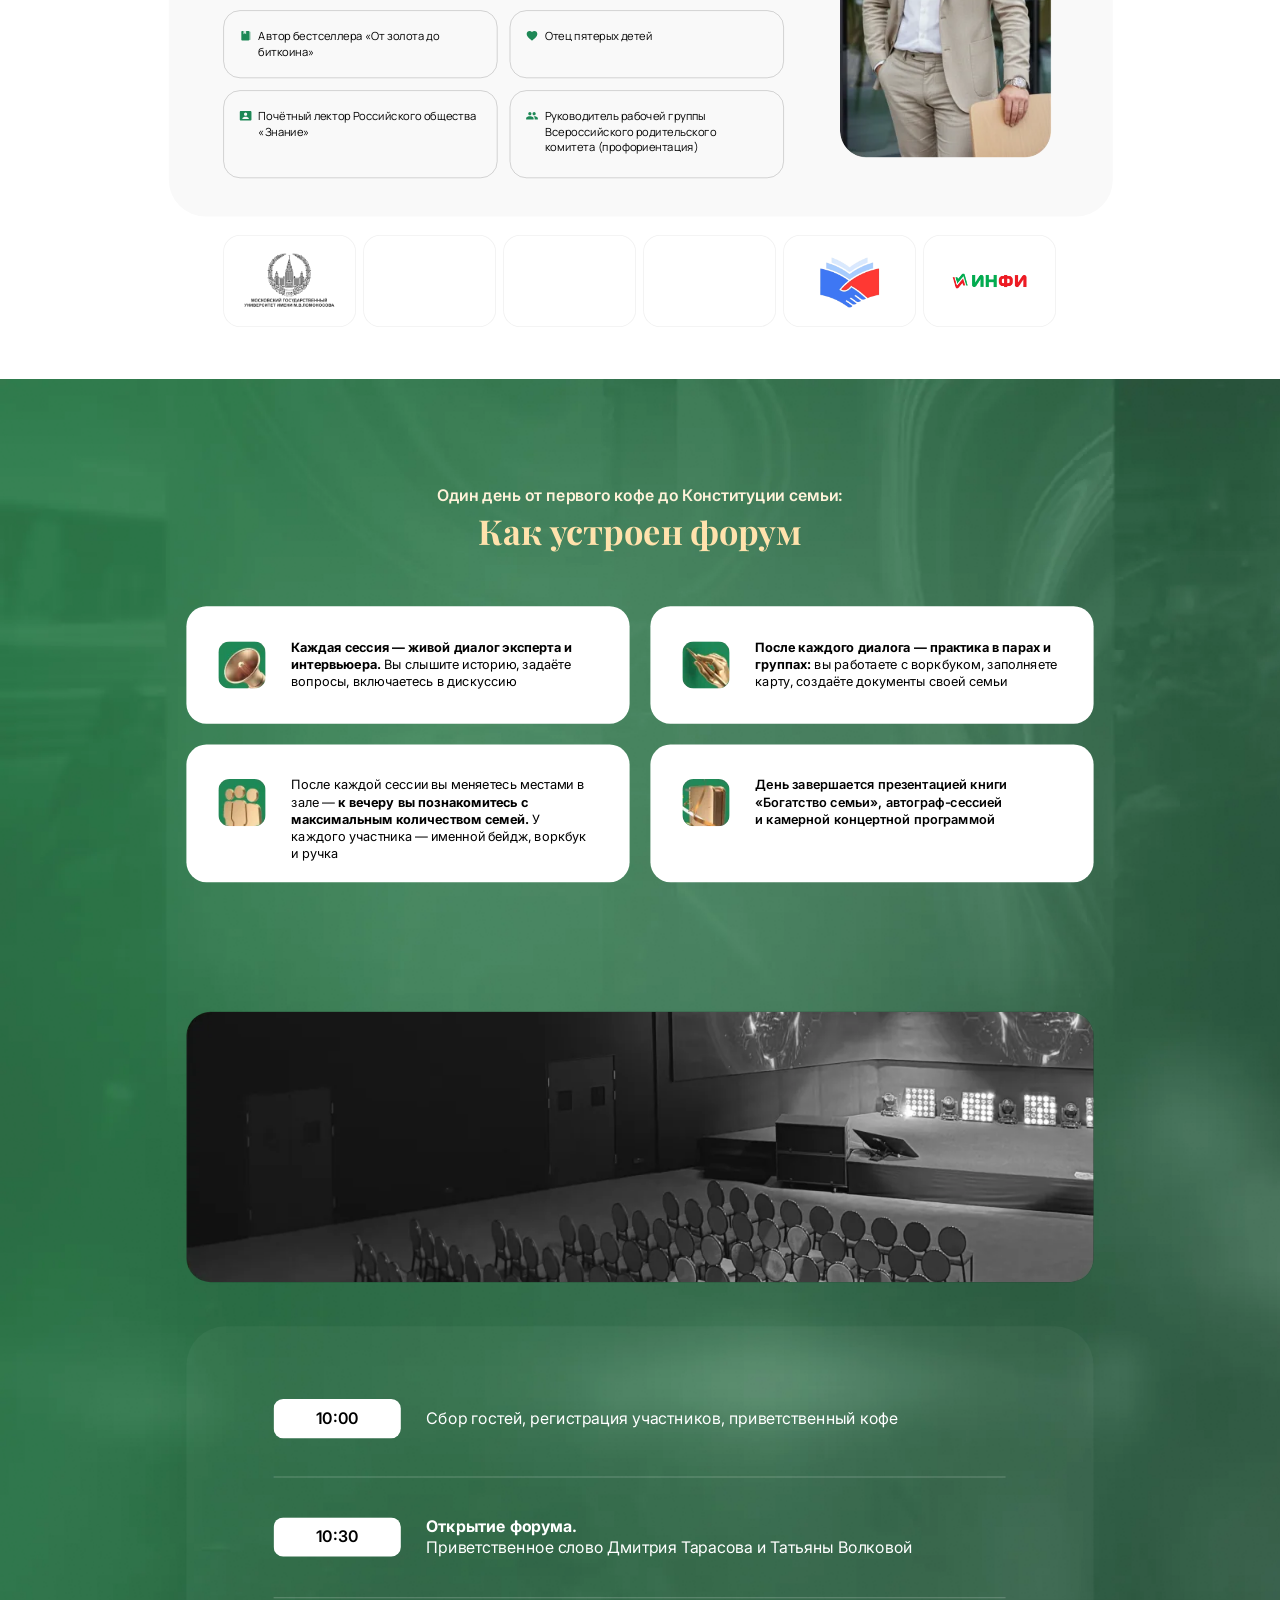
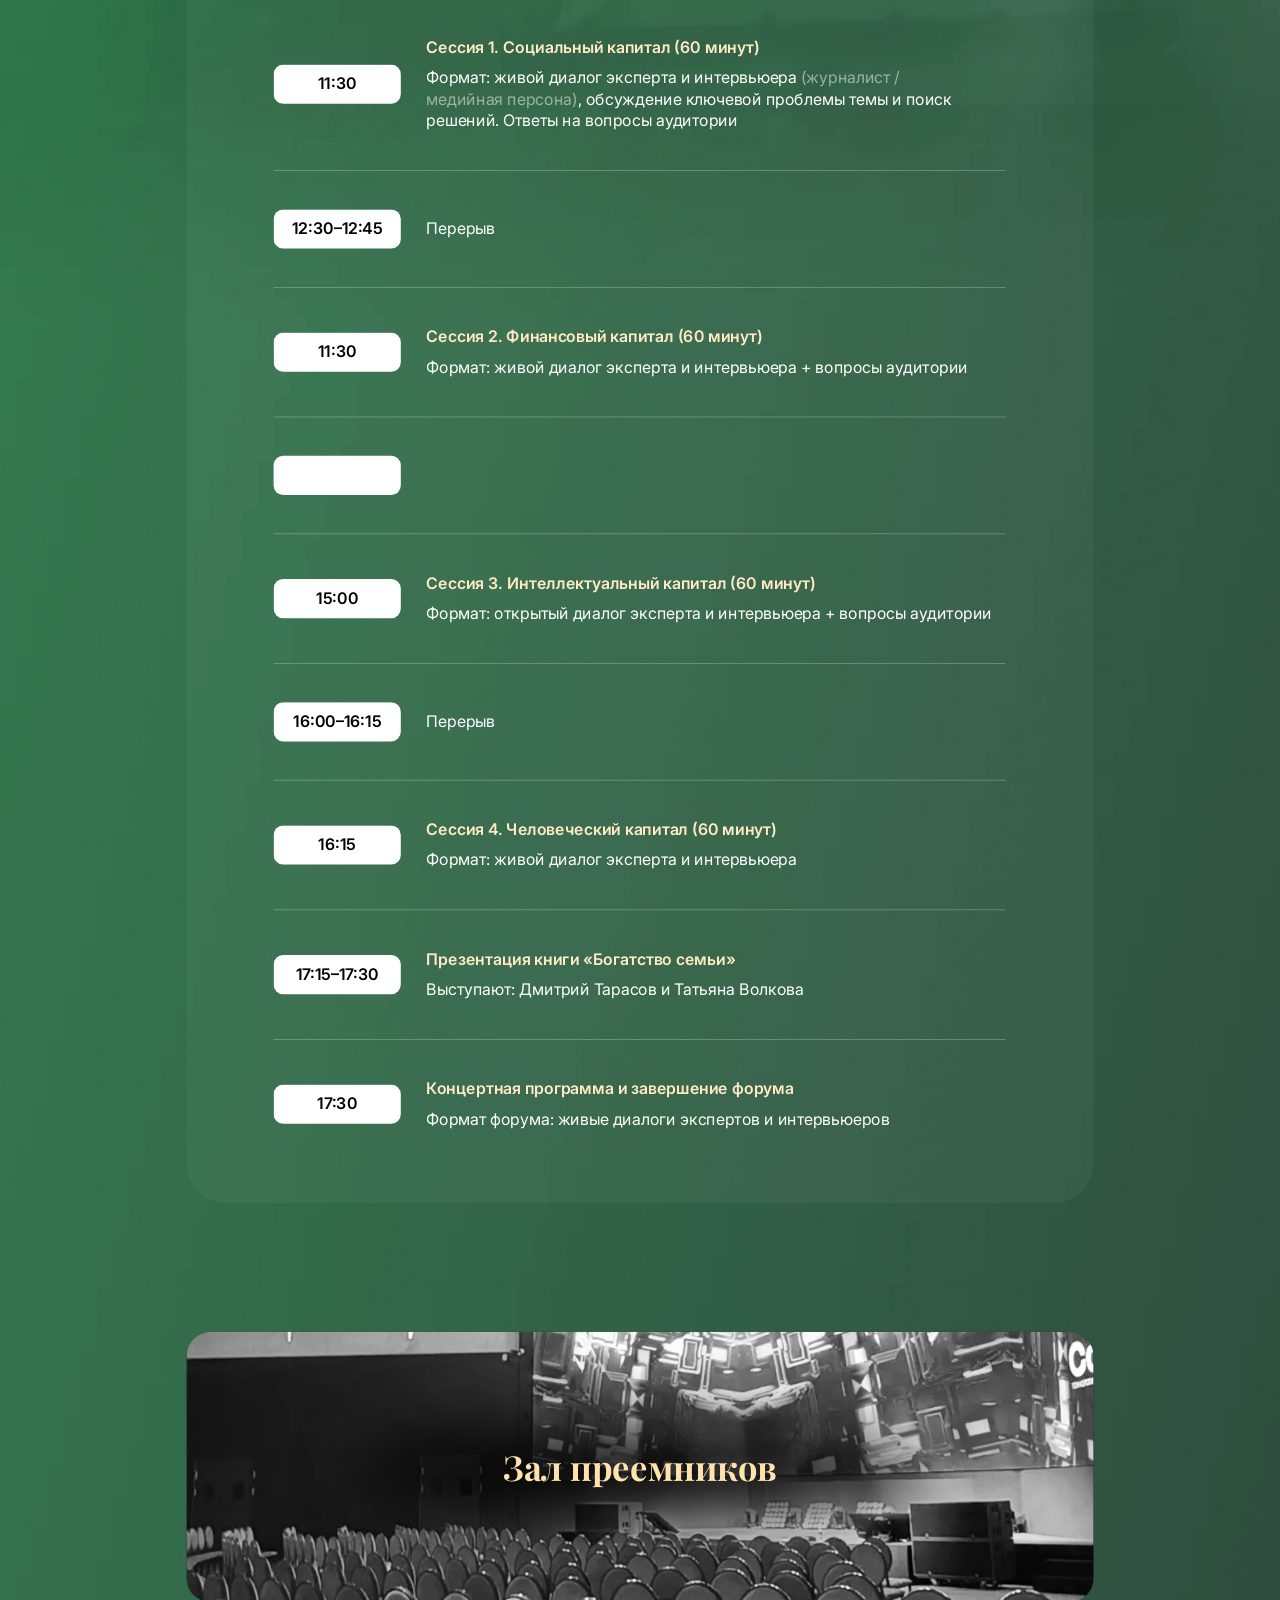
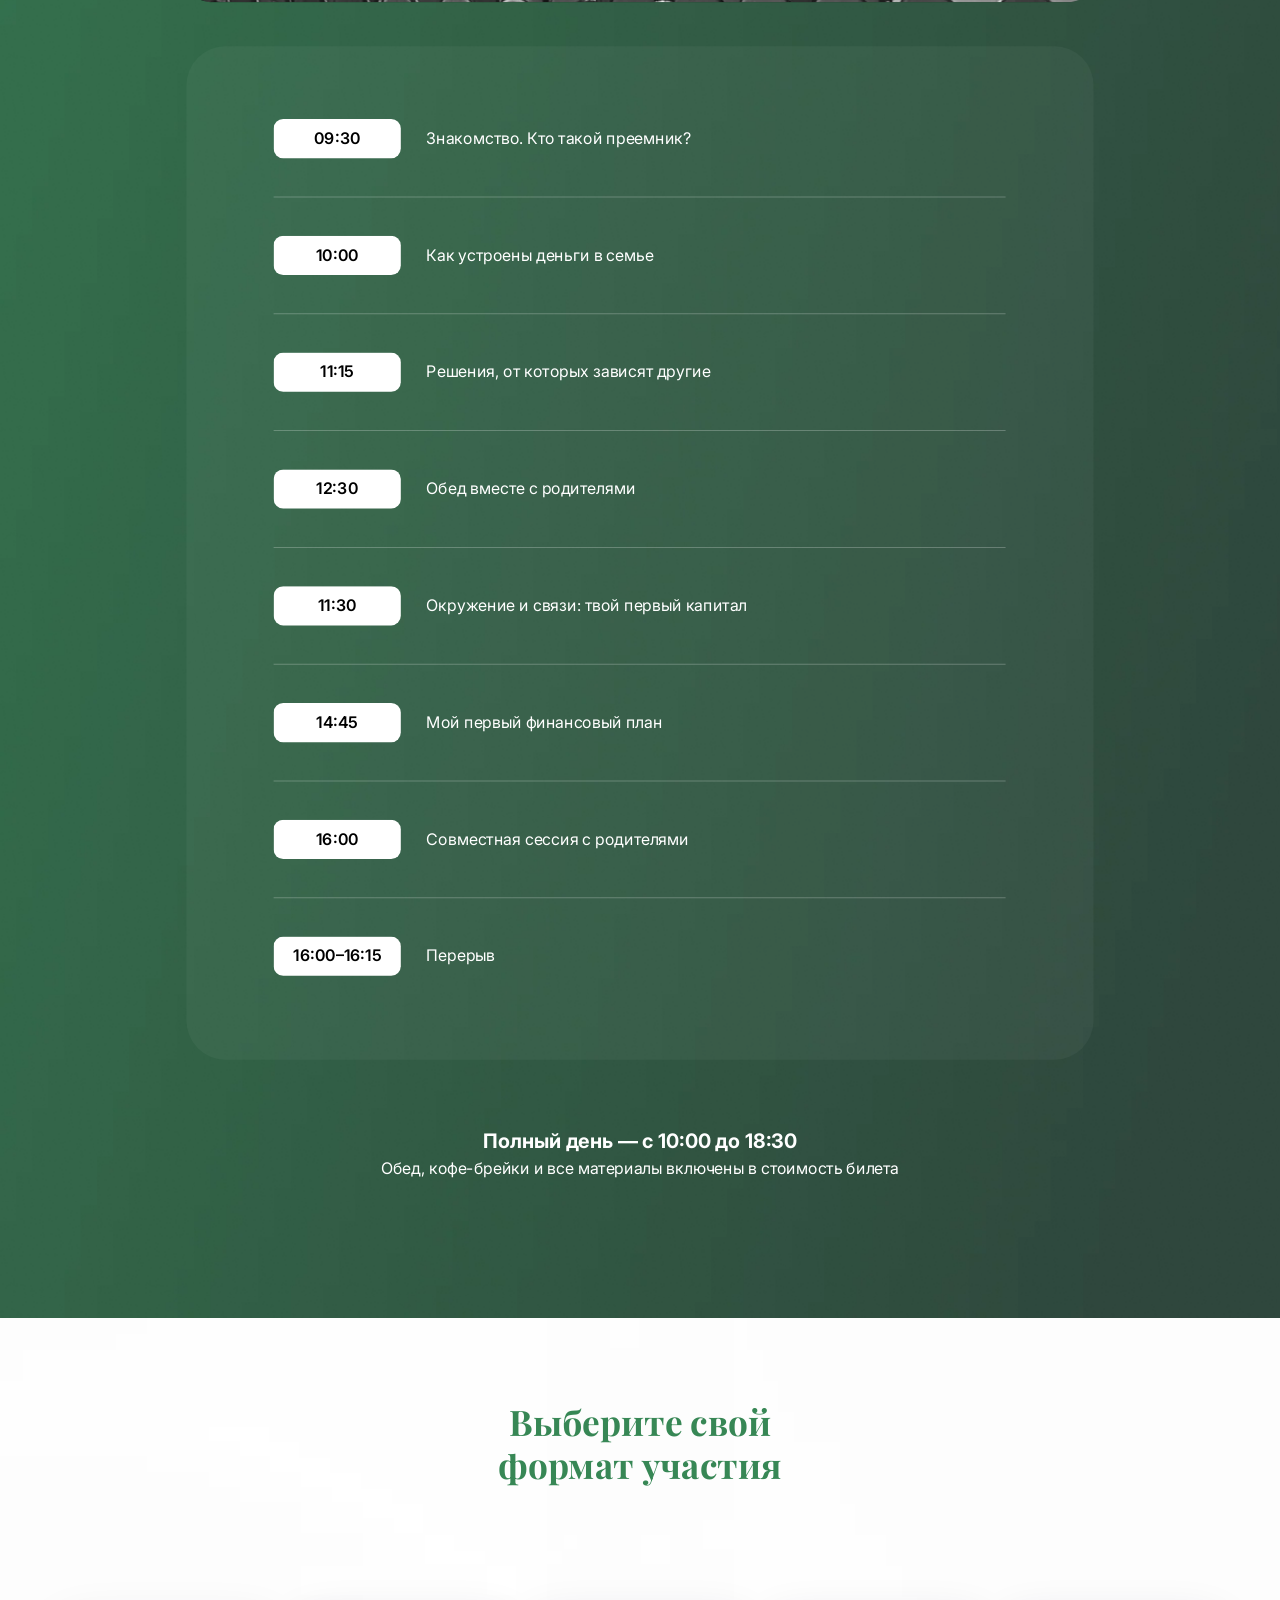
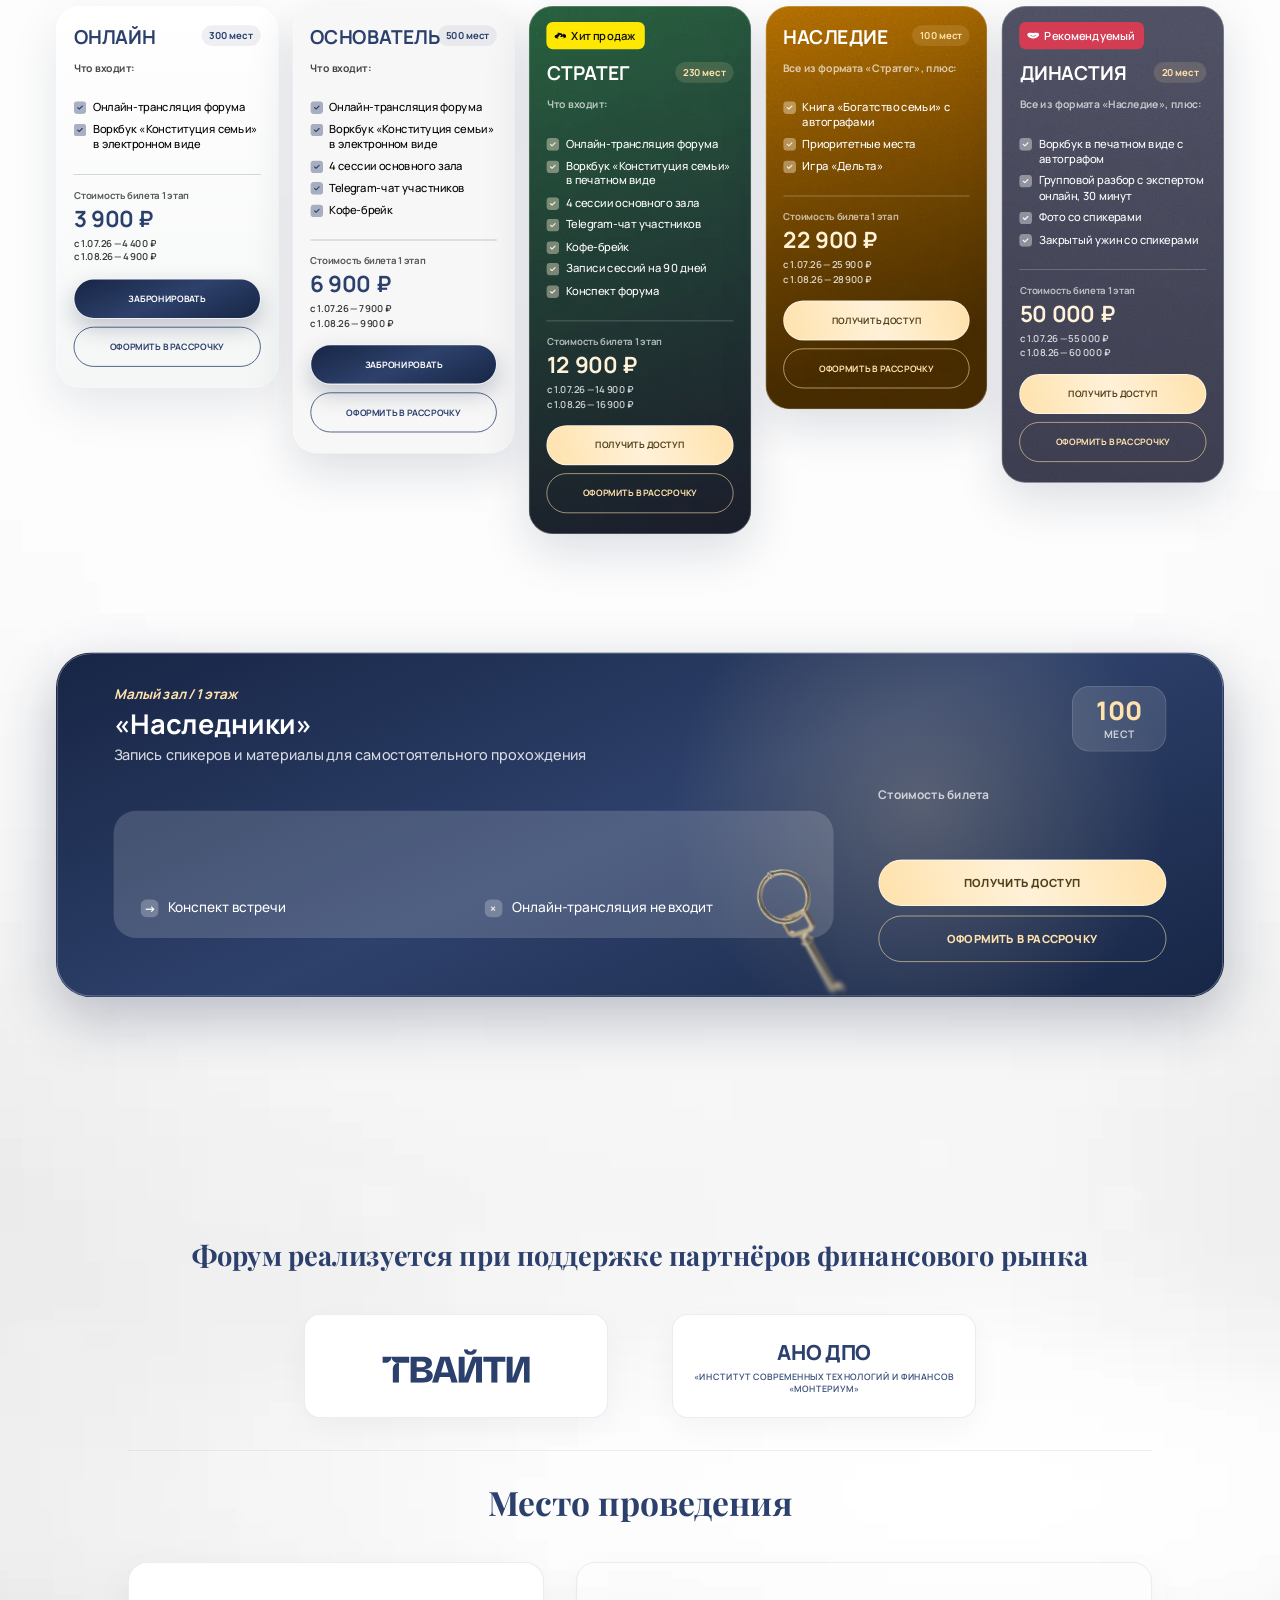
==== commit bb4414a2: "fix: twin peaks" ====
--- a/dubltarify.html
+++ b/dubltarify.html
@@ -954,69 +954,64 @@
 
       <img decoding="async" loading="lazy" class="tariff-addon__key" src="key.webp" alt="">
     </article>
-  </section>
-  </div>
-
-  <!-- ══════════════════════════════════════════════════════════════════════
-       SECTION 12 — Партнёры и место проведения
-  ══════════════════════════════════════════════════════════════════════ -->
-  <div class="s12-viewport">
-  <section class="s12">
-
-    <!-- Background image -->
-    <div class="s12__bg"><img decoding="async" loading="lazy" src="assets/s11-bg.webp" alt=""></div>
-
-    <!-- Title: Partners -->
-    <h2 class="s12__partners-title">Форум реализуется при поддержке партнёров финансового рынка</h2>
-
-    <!-- Partners Logos -->
-    <div class="s12__logo s12__logo-1">
-      <svg viewBox="0 0 738 168" fill="none" role="img" aria-label="ТВАЙТИ" class="s12__logo-svg">
-        <path d="M208.567 100.588C232.294 101.882 251.944 110.388 251.944 132.391C251.944 156.429 228.772 167.153 201.893 167.153H141.092V37.7204H200.41C225.806 37.7204 247.68 46.0411 247.68 70.4485C247.68 89.1238 234.889 98.9237 208.567 100.588ZM171.493 61.2033V90.2332H197.259C211.347 90.2332 217.279 84.1314 217.279 75.6258C217.279 67.1202 211.347 61.2033 197.445 61.2033H171.493ZM199.298 143.67C215.426 143.67 221.543 137.384 221.543 128.139C221.543 119.078 215.611 112.422 200.596 112.422H171.493V143.67H199.298Z" fill="currentColor"></path>
-        <path d="M345.769 167.153L337.427 138.863H286.635L278.294 167.153H248.264L289.045 37.7204H335.944L376.726 167.153H345.769ZM330.383 115.935L312.031 54.3618L293.68 115.935H330.383Z" fill="currentColor"></path>
-        <path d="M439.908 27.7356C418.034 27.7356 408.21 16.2716 407.654 0H426.376C426.747 5.17731 430.084 11.464 439.908 11.464C449.547 11.464 452.699 5.17731 453.255 0H471.977C471.421 16.2716 461.782 27.7356 439.908 27.7356ZM450.66 37.7204H497.929V167.153H468.27V61.3882L428.971 167.153H381.516V37.7204H411.176V143.486L450.66 37.7204Z" fill="currentColor"></path>
-        <path d="M504.662 62.4976V37.7204H614.587V62.4976H574.918V167.153H544.517V62.4976H504.662Z" fill="currentColor"></path>
-        <path d="M690.541 37.7204H737.811V167.153H708.151V61.3882L668.853 167.153H621.398V37.7204H651.057V143.486L690.541 37.7204Z" fill="currentColor"></path>
-        <path d="M82.6779 167.153H52.123V98.8541C52.123 81.9791 65.8029 68.2992 82.6779 68.2992V167.153Z" fill="currentColor"></path>
-        <path d="M133.902 37.7443V68.2992L76.3872 68.2992C59.5122 68.2992 45.8323 54.6193 45.8323 37.7443L133.902 37.7443Z" fill="currentColor"></path>
-        <path d="M4.92962e-07 37.7443L0 68.2992H15.2774C32.1524 68.2992 45.8323 54.6193 45.8323 37.7443L4.92962e-07 37.7443Z" fill="currentColor"></path>
-      </svg>
-    </div>
-    <div class="s12__logo s12__logo-2">
-      <span class="s12__logo-text-large">АНО ДПО</span>
-      <span class="s12__logo-text-small">«Институт современных технологий и финансов «Монтериум»</span>
-    </div>
-
-    <!-- Divider -->
-    <div class="s12__divider"></div>
-
-    <!-- Title: Venue -->
-    <h2 class="s12__venue-title">Место проведения</h2>
-
-    <!-- Venue Card -->
-    <div class="s12__venue-card">
-      <span class="s12__card-icon">
-        <svg viewBox="0 0 24 24" fill="none" stroke="currentColor" stroke-width="1.5" aria-hidden="true">
-          <path d="M21 10c0 7-9 13-9 13s-9-6-9-13a9 9 0 0 1 18 0z"></path>
-          <circle cx="12" cy="10" r="3"></circle>
+
+    <!-- ══════════════════════════════════════════════════════════════════════
+         SECTION 12 — Партнёры и место проведения
+    ══════════════════════════════════════════════════════════════════════ -->
+    <div class="s12">
+
+      <!-- Title: Partners -->
+      <h2 class="s12__partners-title">Форум реализуется при поддержке партнёров финансового рынка</h2>
+
+      <!-- Partners Logos -->
+      <div class="s12__logo s12__logo-1">
+        <svg viewBox="0 0 738 168" fill="none" role="img" aria-label="ТВАЙТИ" class="s12__logo-svg">
+          <path d="M208.567 100.588C232.294 101.882 251.944 110.388 251.944 132.391C251.944 156.429 228.772 167.153 201.893 167.153H141.092V37.7204H200.41C225.806 37.7204 247.68 46.0411 247.68 70.4485C247.68 89.1238 234.889 98.9237 208.567 100.588ZM171.493 61.2033V90.2332H197.259C211.347 90.2332 217.279 84.1314 217.279 75.6258C217.279 67.1202 211.347 61.2033 197.445 61.2033H171.493ZM199.298 143.67C215.426 143.67 221.543 137.384 221.543 128.139C221.543 119.078 215.611 112.422 200.596 112.422H171.493V143.67H199.298Z" fill="currentColor"></path>
+          <path d="M345.769 167.153L337.427 138.863H286.635L278.294 167.153H248.264L289.045 37.7204H335.944L376.726 167.153H345.769ZM330.383 115.935L312.031 54.3618L293.68 115.935H330.383Z" fill="currentColor"></path>
+          <path d="M439.908 27.7356C418.034 27.7356 408.21 16.2716 407.654 0H426.376C426.747 5.17731 430.084 11.464 439.908 11.464C449.547 11.464 452.699 5.17731 453.255 0H471.977C471.421 16.2716 461.782 27.7356 439.908 27.7356ZM450.66 37.7204H497.929V167.153H468.27V61.3882L428.971 167.153H381.516V37.7204H411.176V143.486L450.66 37.7204Z" fill="currentColor"></path>
+          <path d="M504.662 62.4976V37.7204H614.587V62.4976H574.918V167.153H544.517V62.4976H504.662Z" fill="currentColor"></path>
+          <path d="M690.541 37.7204H737.811V167.153H708.151V61.3882L668.853 167.153H621.398V37.7204H651.057V143.486L690.541 37.7204Z" fill="currentColor"></path>
+          <path d="M82.6779 167.153H52.123V98.8541C52.123 81.9791 65.8029 68.2992 82.6779 68.2992V167.153Z" fill="currentColor"></path>
+          <path d="M133.902 37.7443V68.2992L76.3872 68.2992C59.5122 68.2992 45.8323 54.6193 45.8323 37.7443L133.902 37.7443Z" fill="currentColor"></path>
+          <path d="M4.92962e-07 37.7443L0 68.2992H15.2774C32.1524 68.2992 45.8323 54.6193 45.8323 37.7443L4.92962e-07 37.7443Z" fill="currentColor"></path>
         </svg>
-      </span>
-      <p class="s12__card-address">г. Москва, ул. Мясницкая, 13, с. 20</p>
-      <p class="s12__card-details">Quattro Space, Зал Шале, 2 этаж</p>
-      <p class="s12__card-metro">м. Чистые пруды / Тургеневская / Сретенский бульвар</p>
-      <a href="https://yandex.ru/maps/?ll=37.633877%2C55.763417&amp;z=17&amp;pt=37.633877%2C55.763417%2Cpm2rdm" target="_blank" rel="noopener noreferrer" class="s12__map-btn">
-        Открыть в Яндекс.Картах
-        <svg viewBox="0 0 24 24" fill="none" stroke="currentColor" stroke-width="1.8" stroke-linecap="round" stroke-linejoin="round">
-          <path d="M5 12h14m-6-6 6 6-6 6"></path>
-        </svg>
-      </a>
-    </div>
-
-    <!-- Map Iframe -->
-    <div class="s12__map">
-      <iframe src="https://yandex.ru/map-widget/v1/?ll=37.633877%2C55.763417&amp;z=17&amp;pt=37.633877%2C55.763417%2Cpm2rdm" title="Quattro Space, Зал Шале, 2 этаж — г. Москва, ул. Мясницкая, 13, с. 20" loading="lazy" allowfullscreen=""></iframe>
-    </div>
-
+      </div>
+      <div class="s12__logo s12__logo-2">
+        <span class="s12__logo-text-large">АНО ДПО</span>
+        <span class="s12__logo-text-small">«Институт современных технологий и финансов «Монтериум»</span>
+      </div>
+
+      <!-- Divider -->
+      <div class="s12__divider"></div>
+
+      <!-- Title: Venue -->
+      <h2 class="s12__venue-title">Место проведения</h2>
+
+      <!-- Venue Card -->
+      <div class="s12__venue-card">
+        <span class="s12__card-icon">
+          <svg viewBox="0 0 24 24" fill="none" stroke="currentColor" stroke-width="1.5" aria-hidden="true">
+            <path d="M21 10c0 7-9 13-9 13s-9-6-9-13a9 9 0 0 1 18 0z"></path>
+            <circle cx="12" cy="10" r="3"></circle>
+          </svg>
+        </span>
+        <p class="s12__card-address">г. Москва, ул. Мясницкая, 13, с. 20</p>
+        <p class="s12__card-details">Quattro Space, Зал Шале, 2 этаж</p>
+        <p class="s12__card-metro">м. Чистые пруды / Тургеневская / Сретенский бульвар</p>
+        <a href="https://yandex.ru/maps/?ll=37.633877%2C55.763417&amp;z=17&amp;pt=37.633877%2C55.763417%2Cpm2rdm" target="_blank" rel="noopener noreferrer" class="s12__map-btn">
+          Открыть в Яндекс.Картах
+          <svg viewBox="0 0 24 24" fill="none" stroke="currentColor" stroke-width="1.8" stroke-linecap="round" stroke-linejoin="round">
+            <path d="M5 12h14m-6-6 6 6-6 6"></path>
+          </svg>
+        </a>
+      </div>
+
+      <!-- Map Iframe -->
+      <div class="s12__map">
+        <iframe src="https://yandex.ru/map-widget/v1/?ll=37.633877%2C55.763417&amp;z=17&amp;pt=37.633877%2C55.763417%2Cpm2rdm" title="Quattro Space, Зал Шале, 2 этаж — г. Москва, ул. Мясницкая, 13, с. 20" loading="lazy" allowfullscreen=""></iframe>
+      </div>
+
+    </div>
   </section>
   </div>
 
@@ -1086,8 +1081,7 @@
     const S8_H   = 760;
     const S9_H   = 1820;
     const S10_H  = 5174;
-    const S11_H  = 1840;
-    const S12_H  = 980;
+    const S11_H  = 2820;
 
     const sections = [
       ['.s2', '.s2-viewport', S2_H],
@@ -1100,7 +1094,6 @@
       ['.s9', '.s9-viewport', S9_H],
       ['.s10', '.s10-viewport', S10_H],
       ['.s11', '.s11-viewport', S11_H],
-      ['.s12', '.s12-viewport', S12_H],
     ];
 
     function scaleSections(scale) {
--- a/styles.css
+++ b/styles.css
@@ -1544,7 +1544,7 @@
 
     /* ── S11 Форматы ── */
     .s11-viewport { position: relative; width: 100vw; overflow: hidden; }
-    .s11 { position: absolute; width: 1600px; height: 1840px; background: white; overflow: hidden; transform-origin: top left; }
+    .s11 { position: absolute; width: 1600px; height: 2820px; background: white; overflow: hidden; transform-origin: top left; }
     .s11__bg { position: absolute; left: 0; top: 0; width: 1600px; height: 100%; pointer-events: none; }
     .s11__bg img { display: block; width: 100%; height: 100%; object-fit: cover; object-position: center top; }
     .s11__title { position: absolute; left: 0; top: 123px; width: 1600px; text-align: center; font-family: 'Playfair Display', serif; font-weight: 700; font-size: 44px; line-height: 1.2; color: #378755; margin: 0; }
@@ -1608,35 +1608,14 @@
     /* ═══════════════════════════════════════════════════════════════════
        SECTION 12 — Партнёры и место проведения  1600×980px
     ═══════════════════════════════════════════════════════════════════ */
-    .s12-viewport {
-      position: relative;
-      width: 100vw;
-      overflow: hidden;
-    }
     .s12 {
       position: absolute;
-      top: 0;
+      top: 1840px;
       left: 0;
       width: 1600px;
       height: 980px;
-      background: white;
+      background: transparent;
       overflow: hidden;
-      transform-origin: top left;
-    }
-    .s12__bg {
-      position: absolute;
-      left: 0;
-      top: 0;
-      width: 1600px;
-      height: 100%;
-      pointer-events: none;
-    }
-    .s12__bg img {
-      display: block;
-      width: 100%;
-      height: 100%;
-      object-fit: cover;
-      object-position: center top;
     }
     .s12__partners-title {
       position: absolute;
--- a/dubltarify-tariffs.css
+++ b/dubltarify-tariffs.css
@@ -1,6 +1,6 @@
 .page-tariffs .s11,
 .s11.s11--tariffs {
-  height: 1840px;
+  height: 2820px;
 }
 
 .page-tariffs .s11__title,
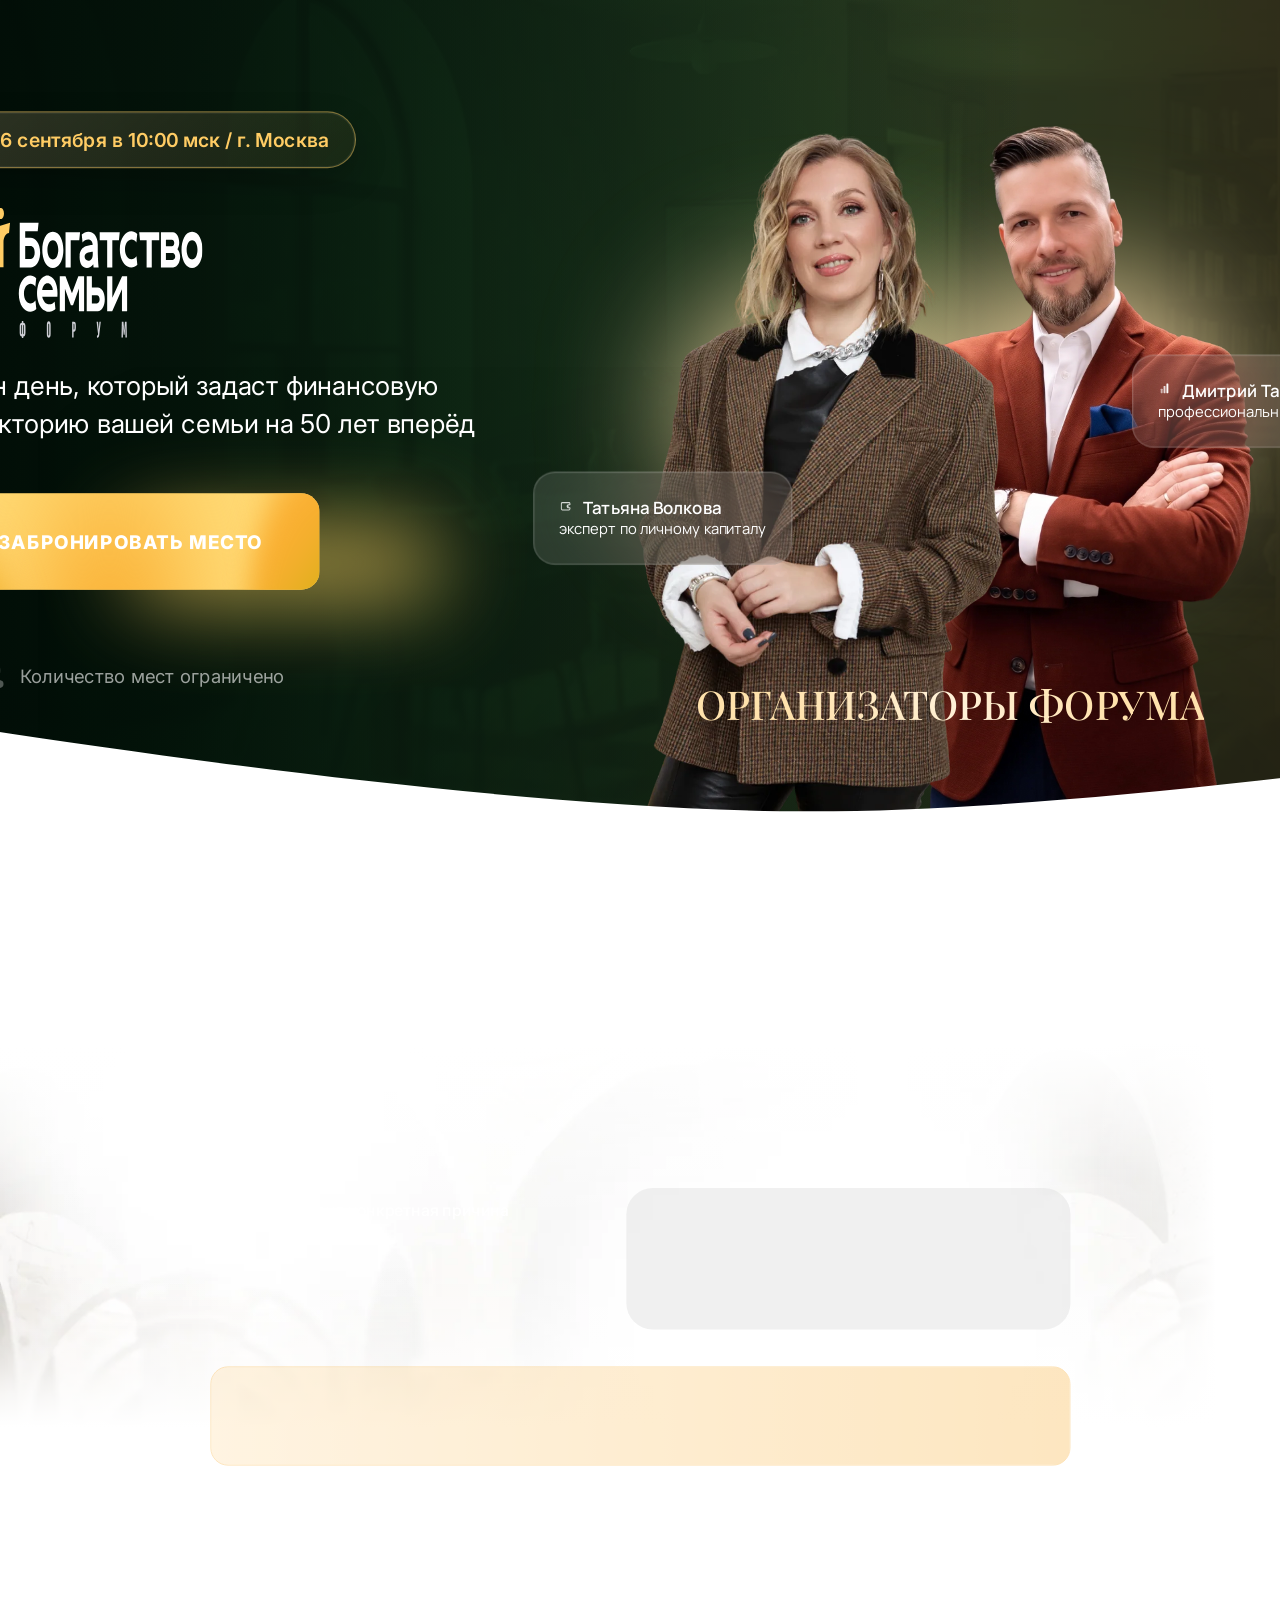
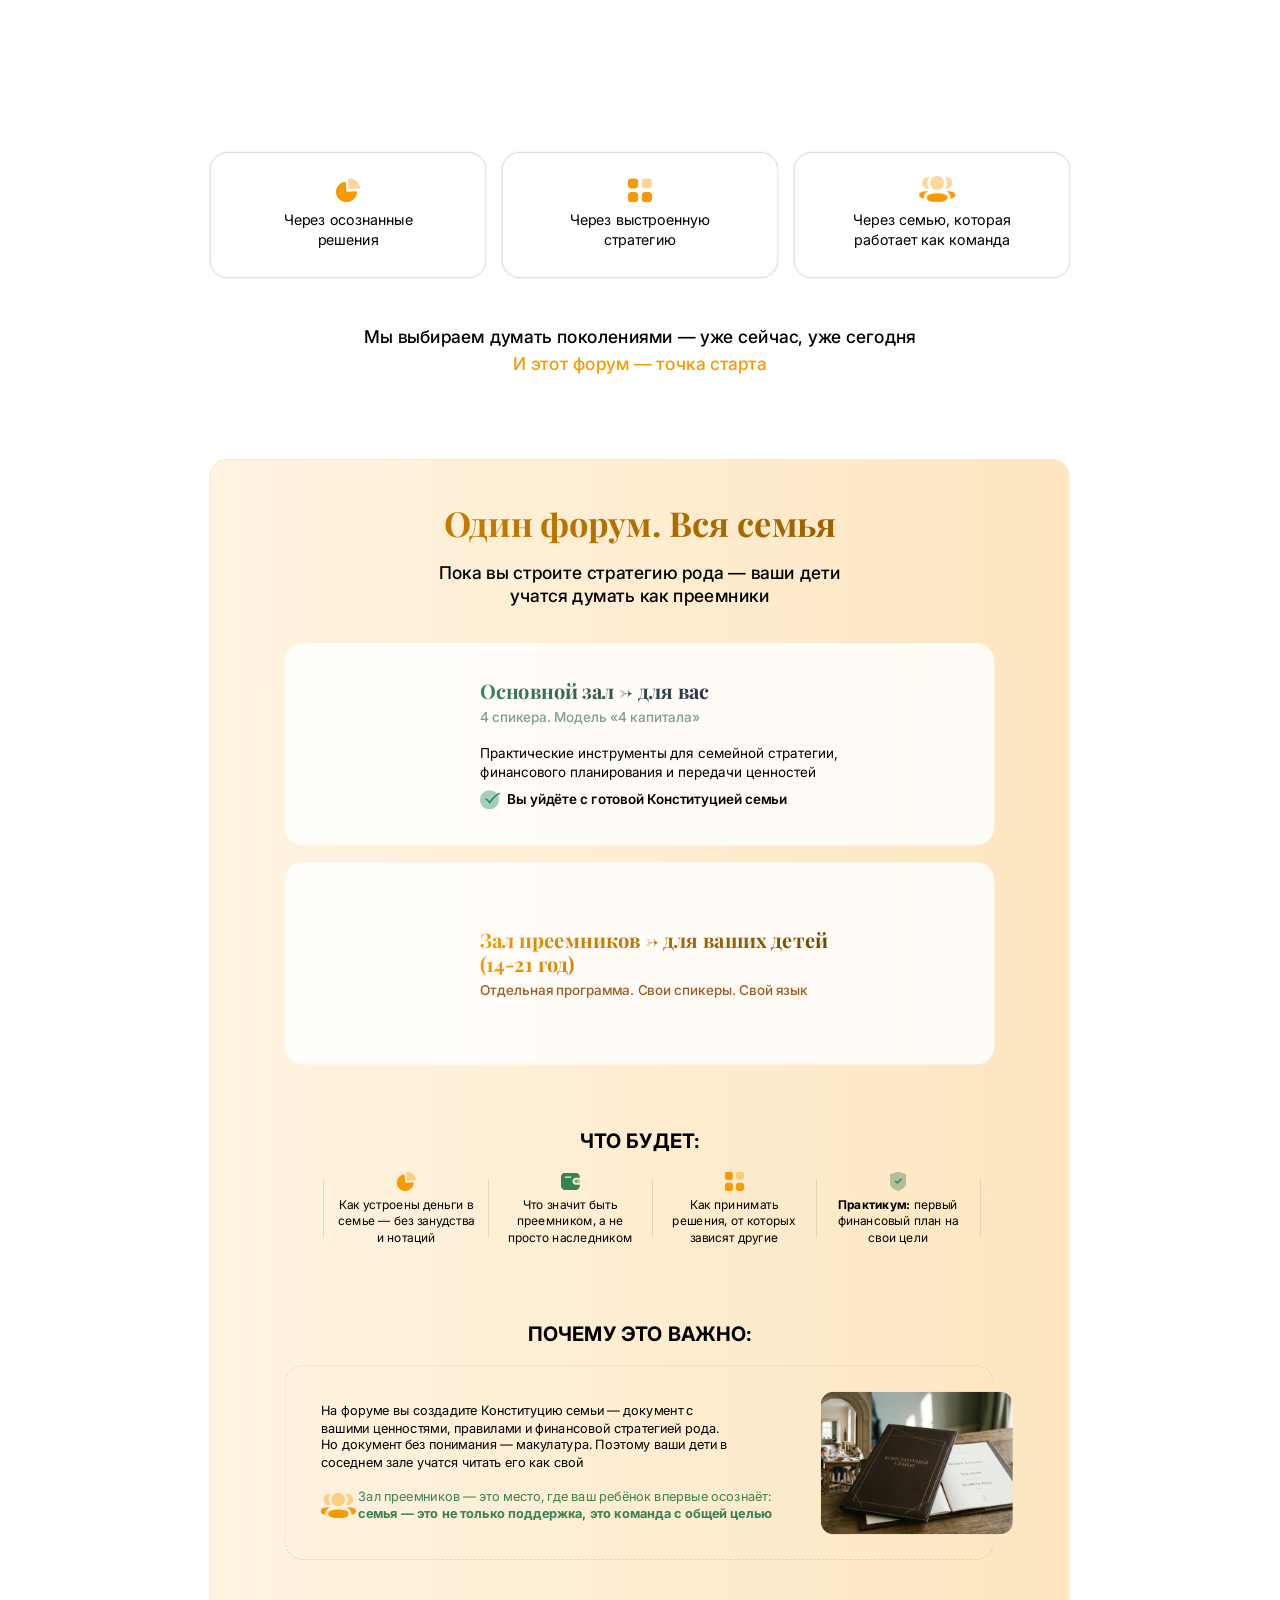
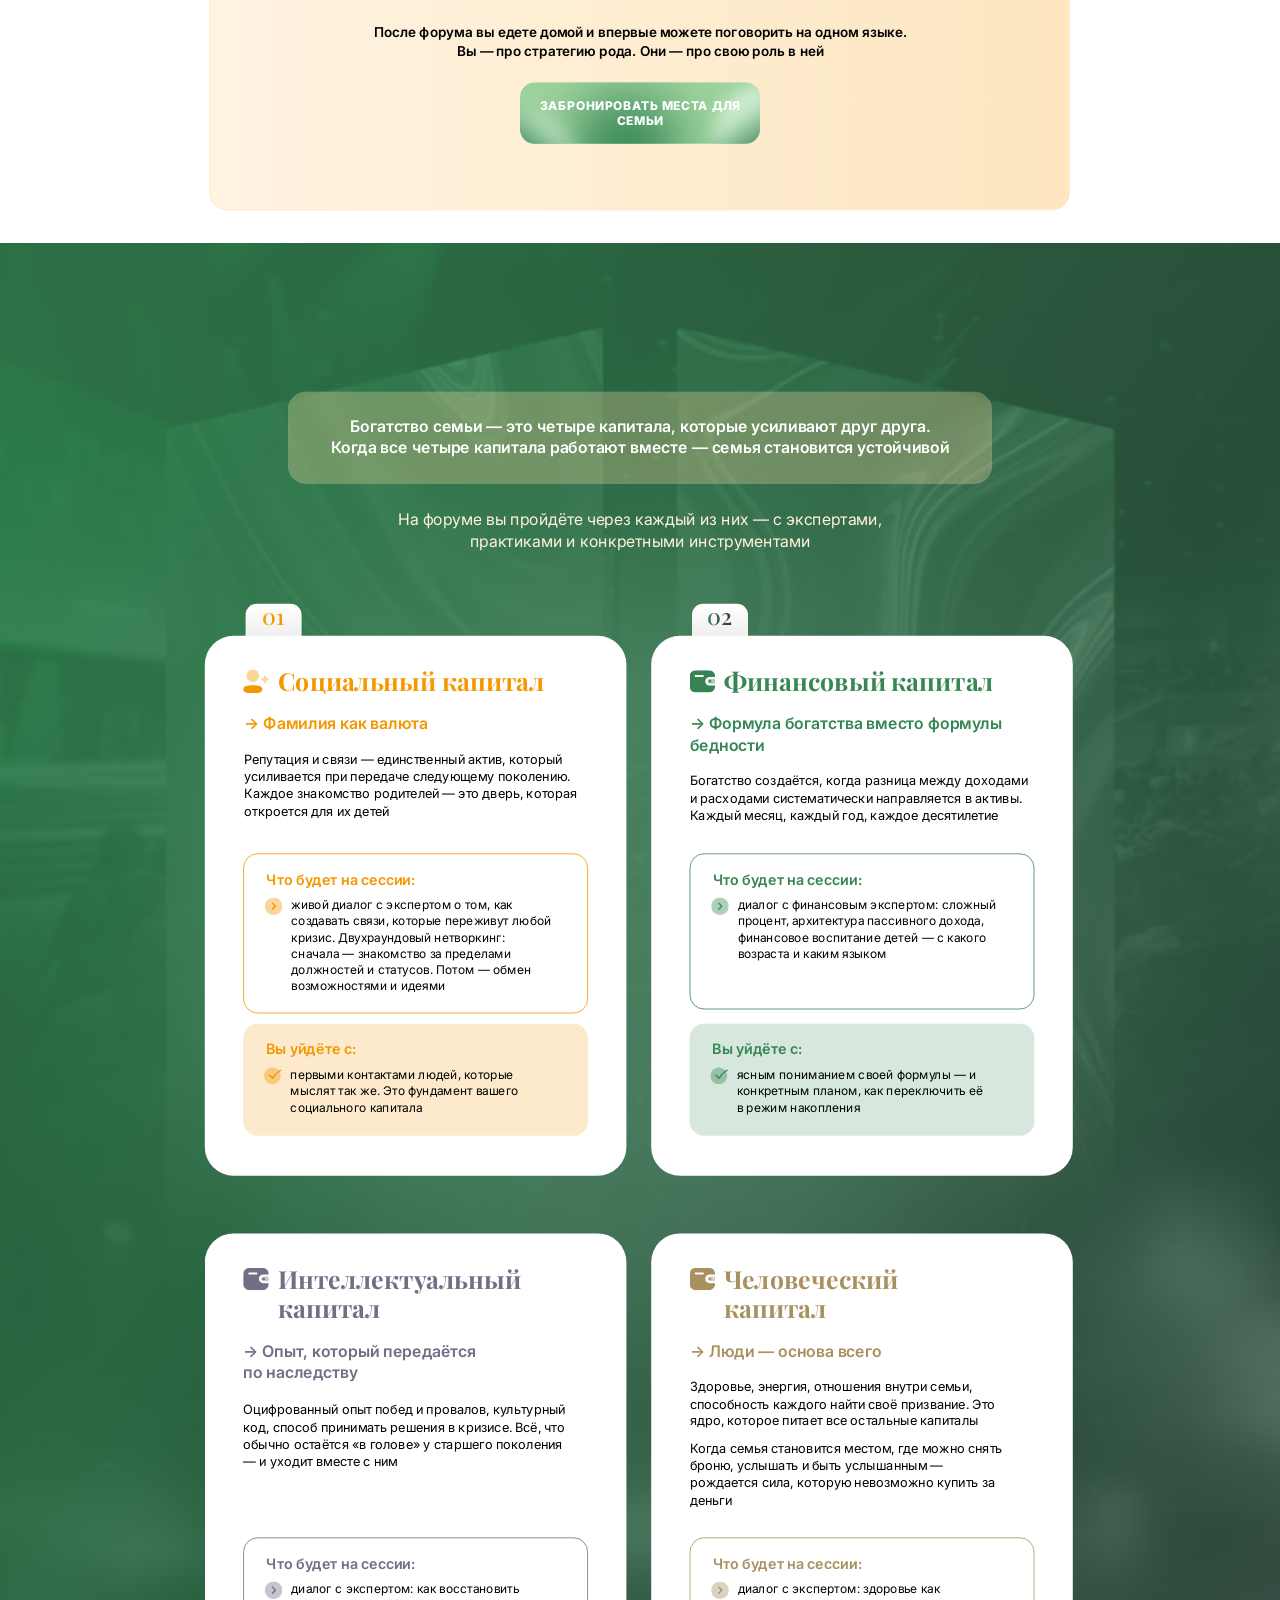
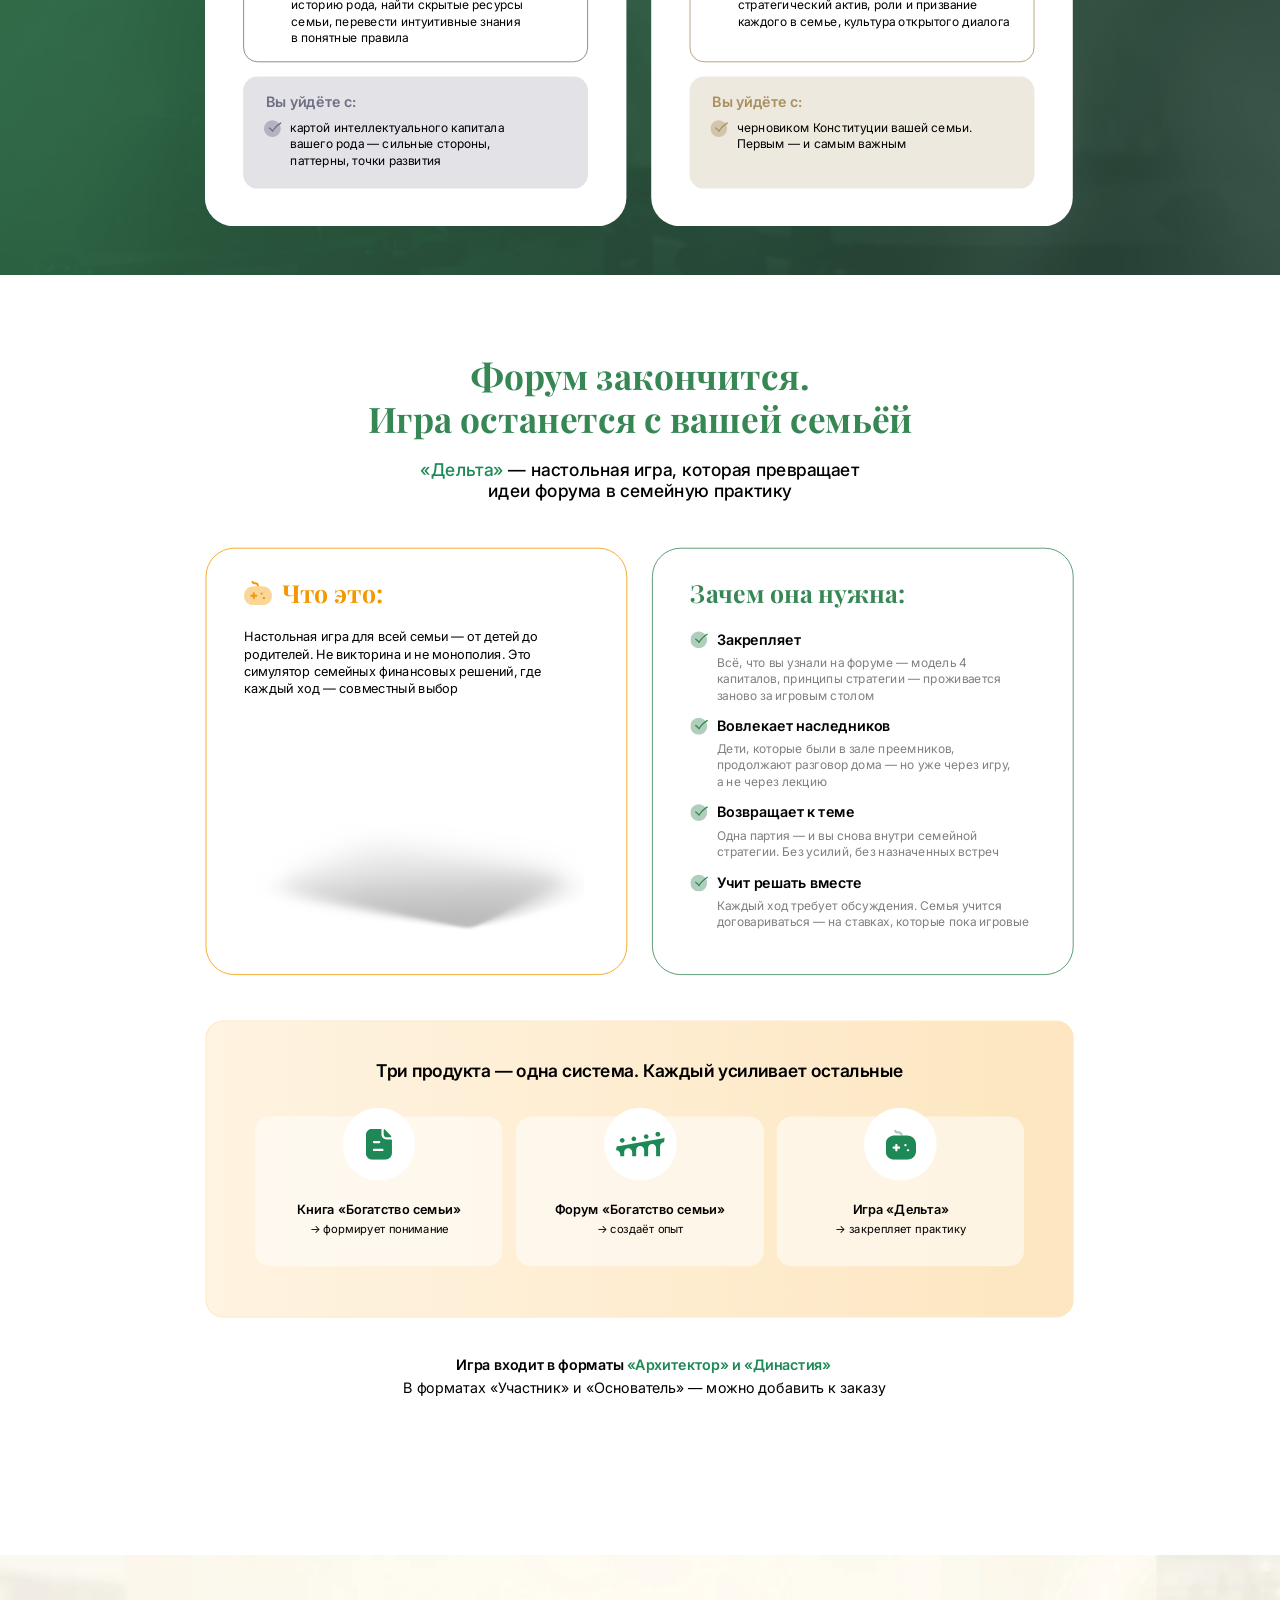
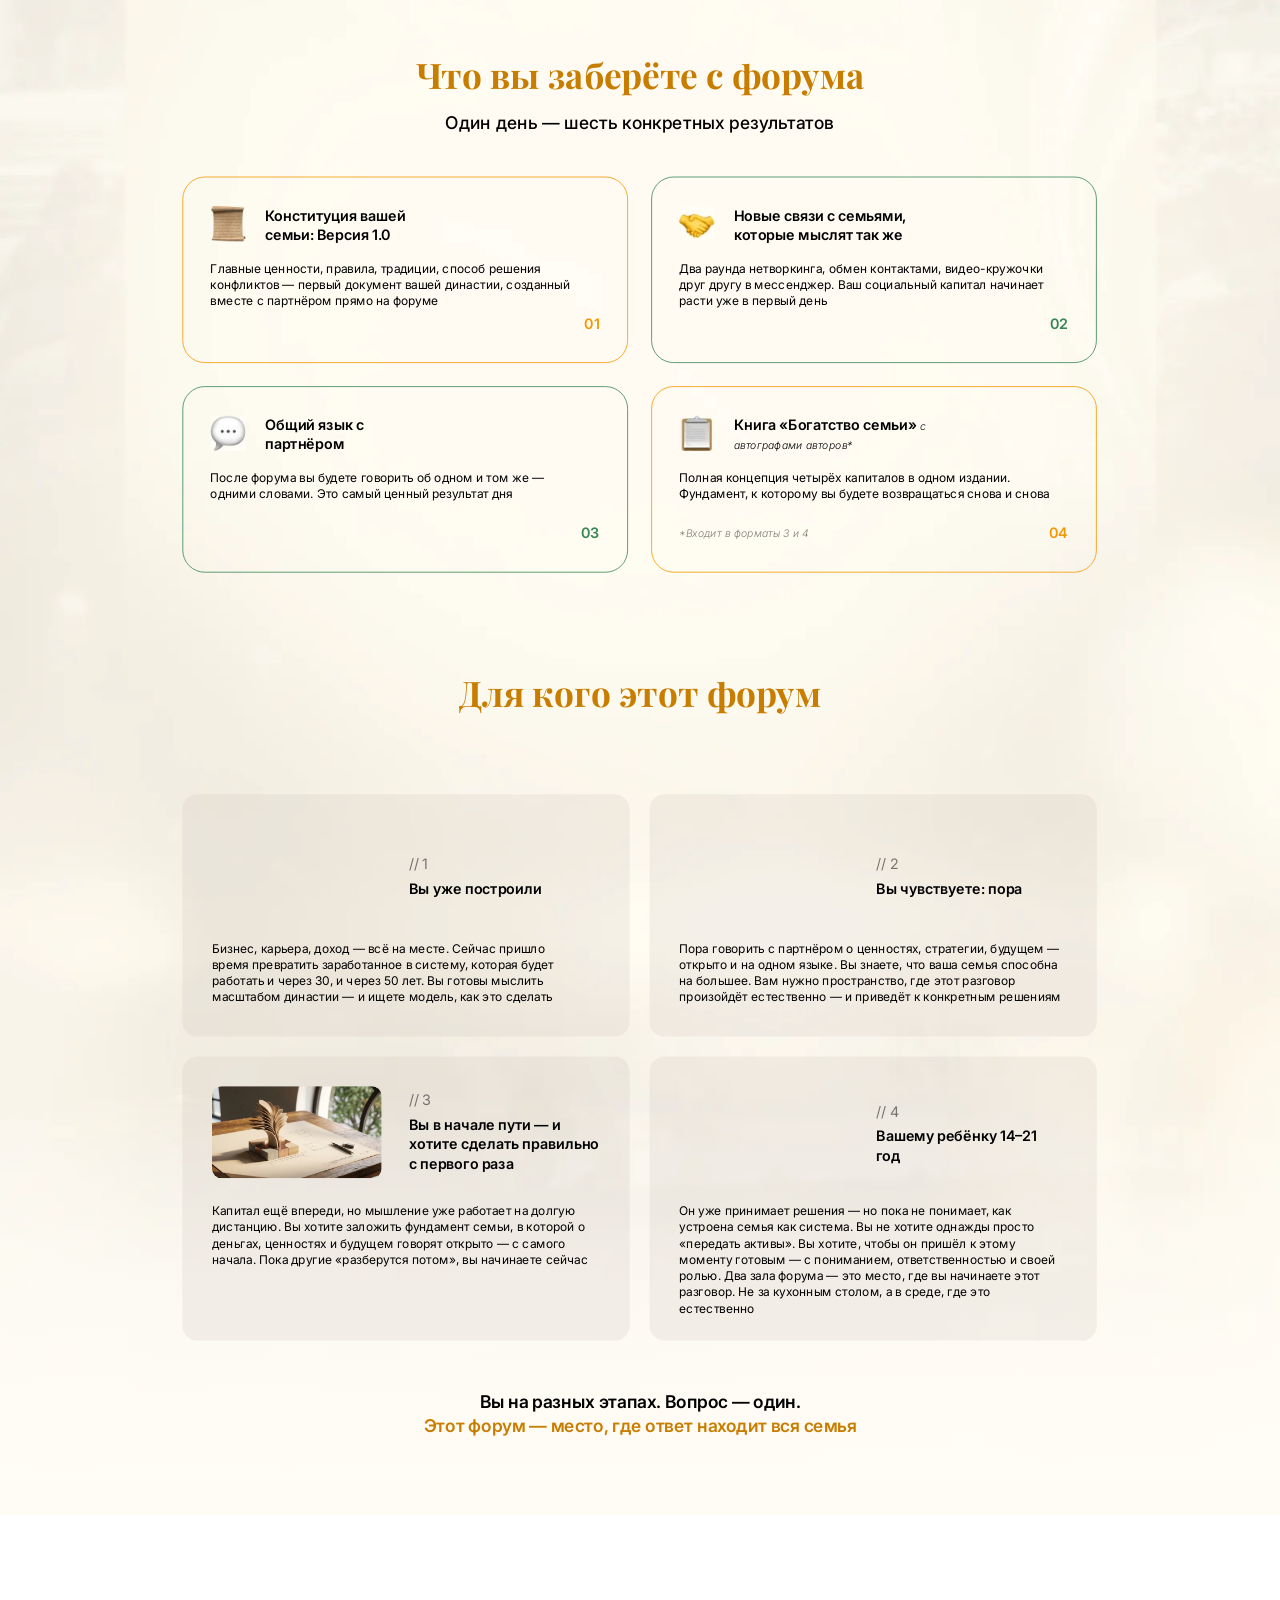
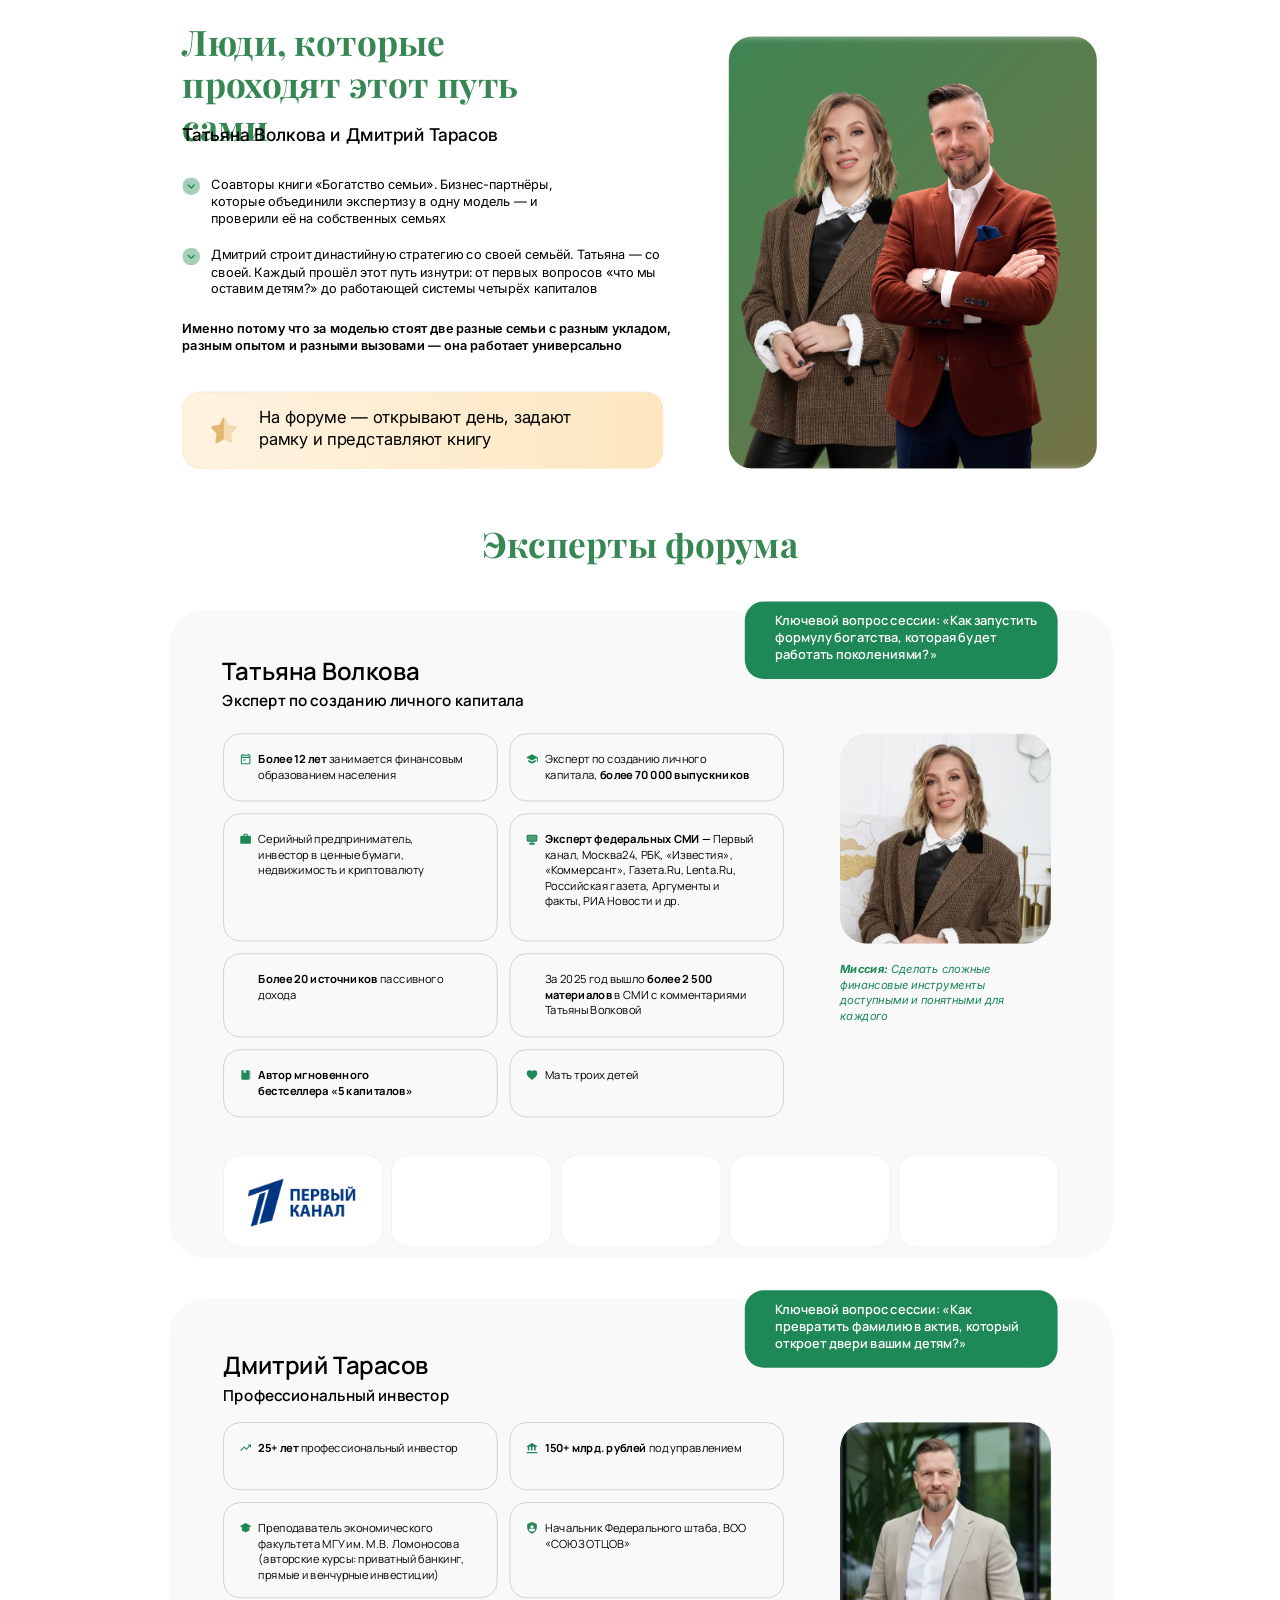
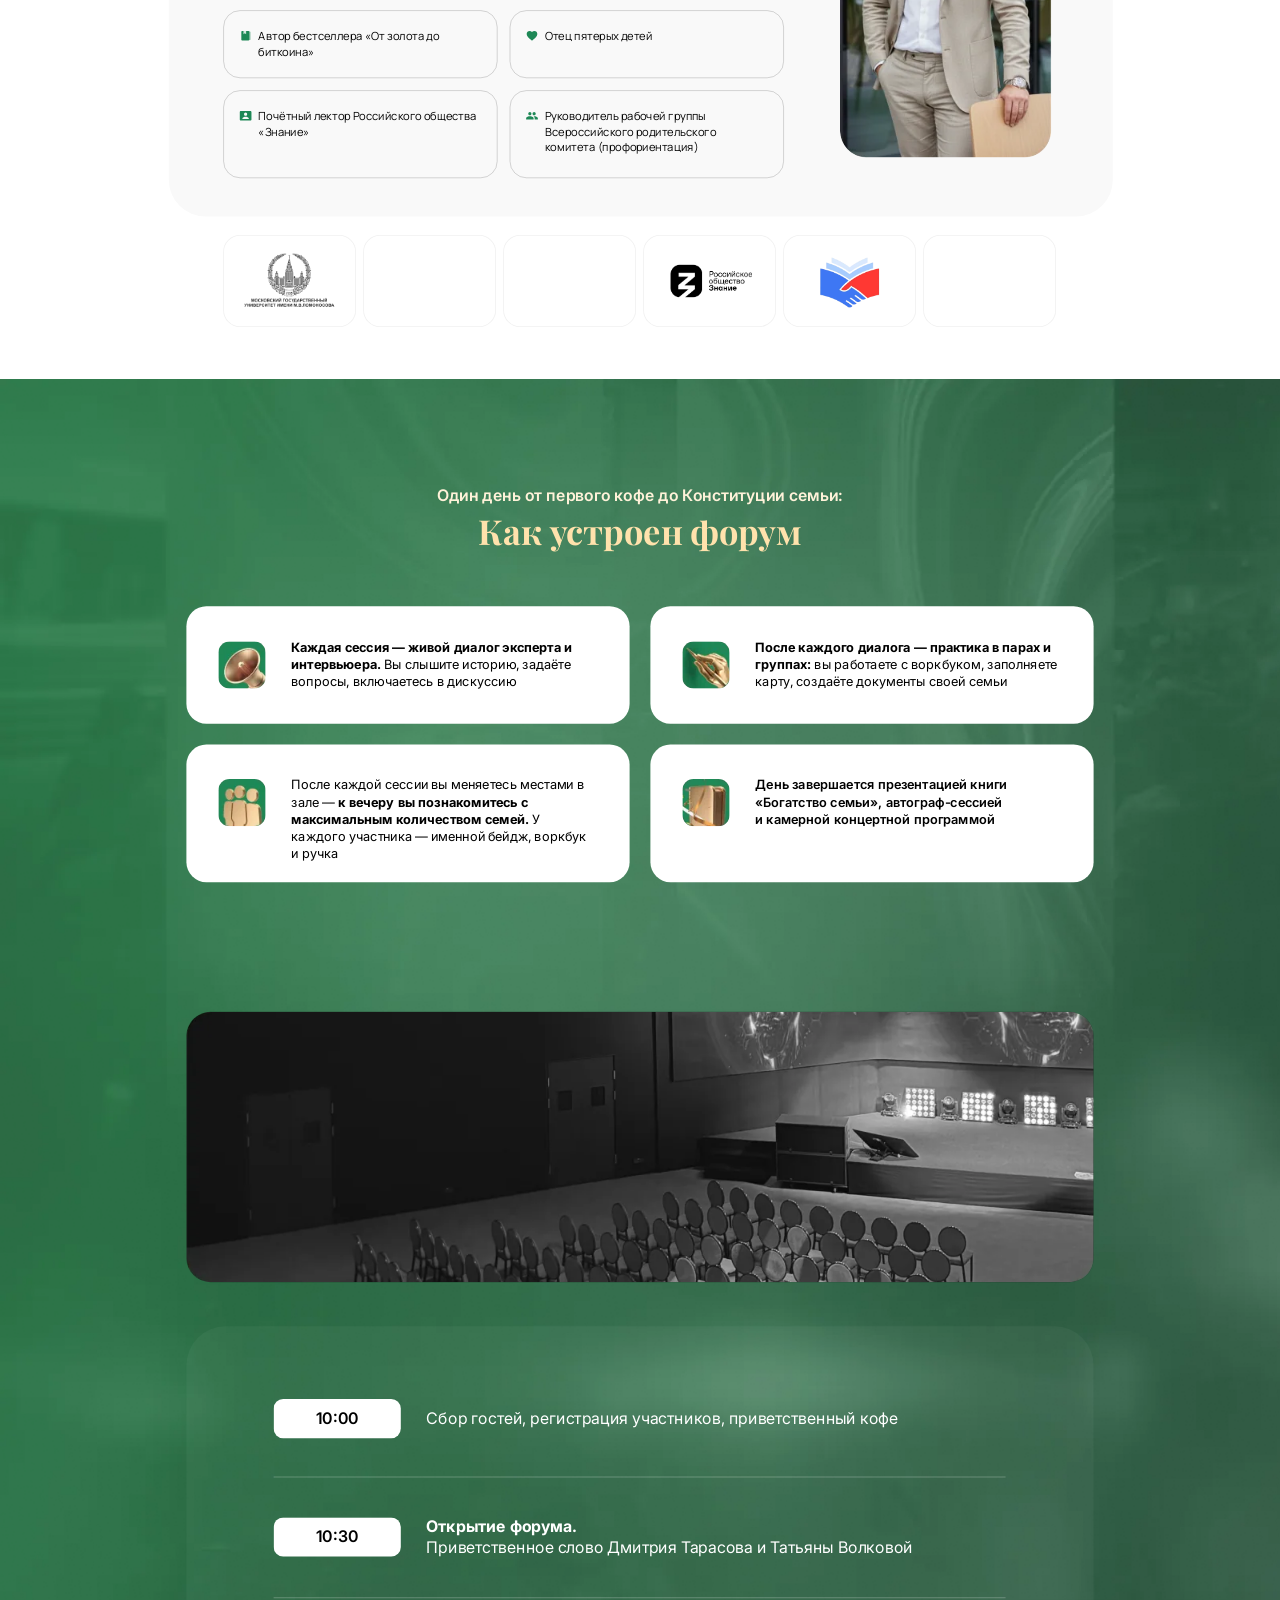
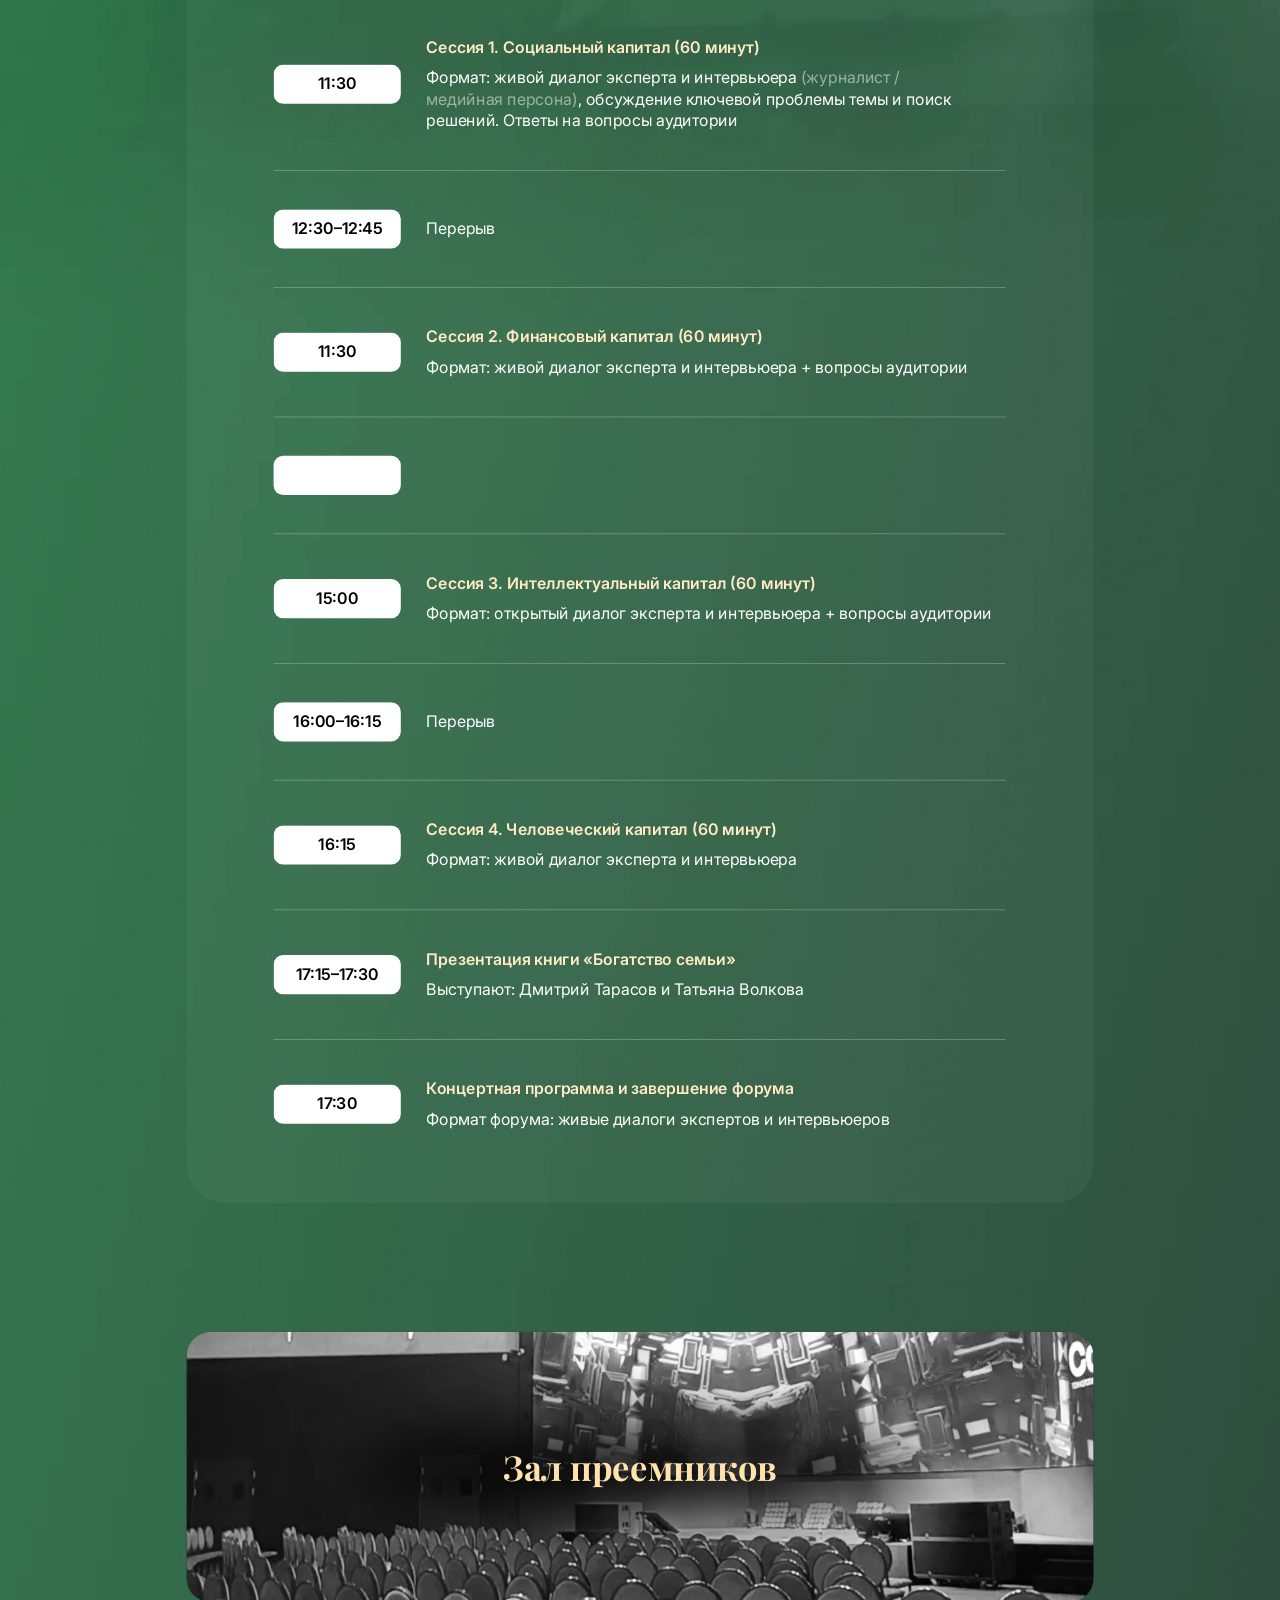
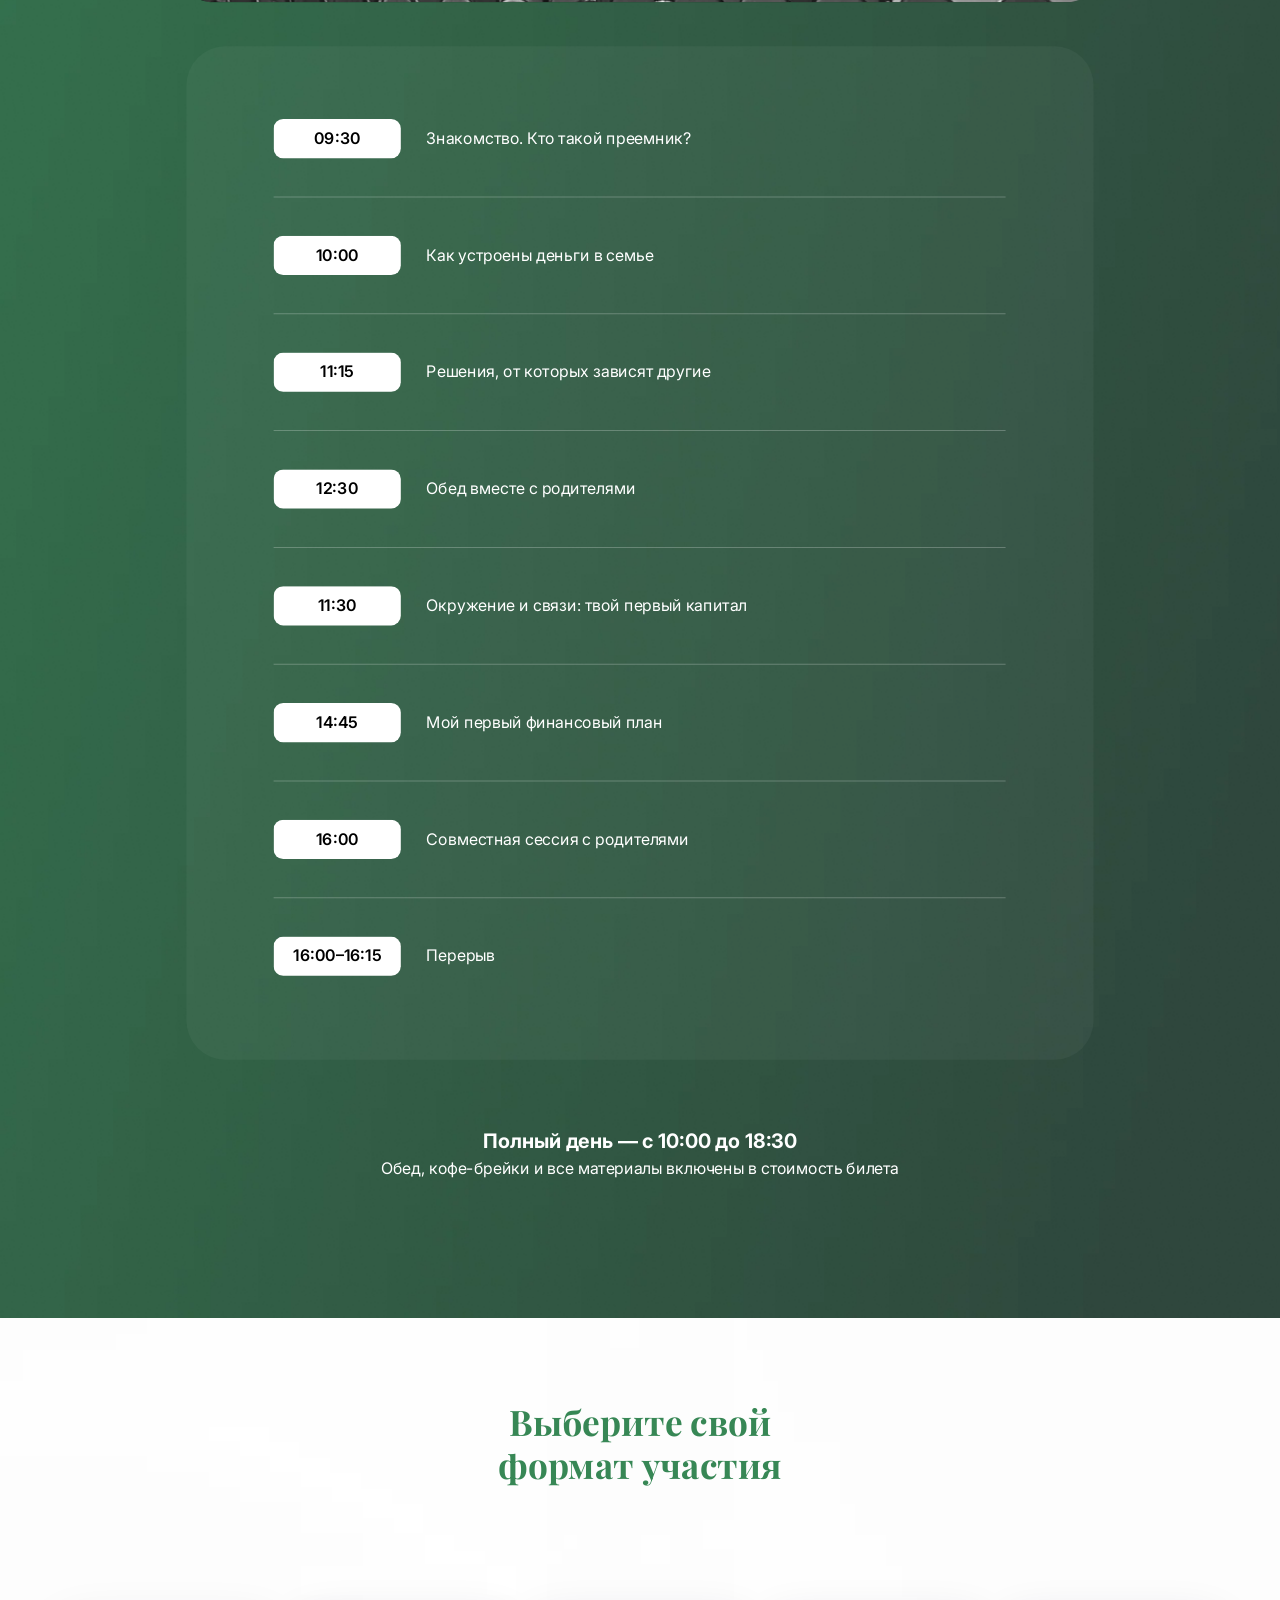
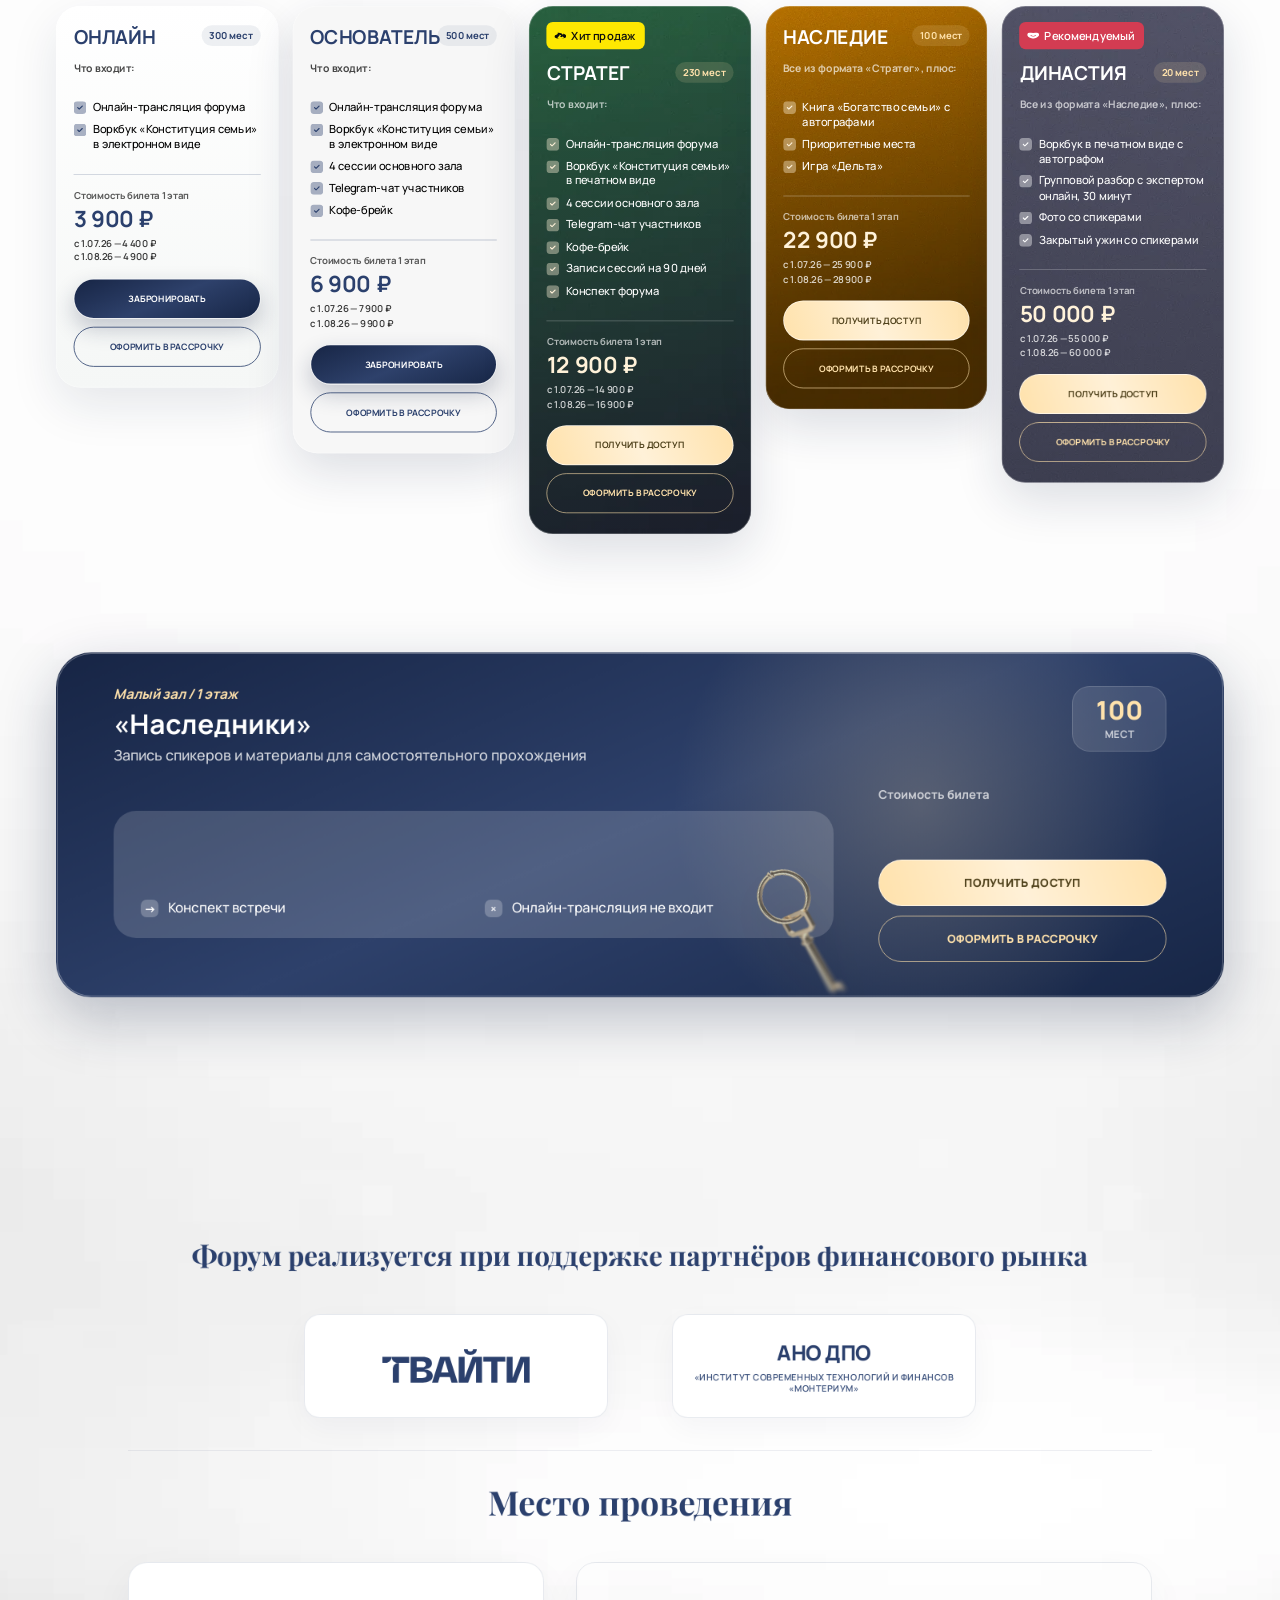
==== commit ee2d3993: "feat: add Top.Mail.Ru counter (id 3785577)" ====
--- a/dubltarify.html
+++ b/dubltarify.html
@@ -24,6 +24,20 @@
   </script>
   <noscript><div><img src="https://mc.yandex.ru/watch/109448035" style="position:absolute; left:-9999px;" alt="" /></div></noscript>
   <!-- /Yandex.Metrika counter -->
+  <!-- Top.Mail.Ru counter -->
+  <script type="text/javascript">
+  var _tmr = window._tmr || (window._tmr = []);
+  _tmr.push({id: "3785577", type: "pageView", start: (new Date()).getTime()});
+  (function (d, w, id) {
+    if (d.getElementById(id)) return;
+    var ts = d.createElement("script"); ts.type = "text/javascript"; ts.async = true; ts.id = id;
+    ts.src = "https://top-fwz1.mail.ru/js/code.js";
+    var f = function () {var s = d.getElementsByTagName("script")[0]; s.parentNode.insertBefore(ts, s);};
+    if (w.opera == "[object Opera]") { d.addEventListener("DOMContentLoaded", f, false); } else { f(); }
+  })(document, window, "tmr-code");
+  </script>
+  <noscript><div><img src="https://top-fwz1.mail.ru/counter?id=3785577;js=na" style="position:absolute;left:-9999px;" alt="Top.Mail.Ru" /></div></noscript>
+  <!-- /Top.Mail.Ru counter -->
 </head>
 <body class="page-tariffs">
 
--- a/styles.css
+++ b/styles.css
@@ -268,6 +268,9 @@
       font-size: 16.215px;
       font-weight: 400;
       white-space: nowrap;
+    }
+    .addr-break {
+      display: none;
     }
 
     /* ─── SEATS ────────────────────────────────────────────────────────── */
@@ -1737,10 +1740,10 @@
     }
     .s12__card-details {
       font-family: 'Inter', sans-serif;
-      font-size: 17px;
-      font-weight: 500;
+      font-size: 20px;
+      font-weight: 600;
       color: #394f7b;
-      margin-bottom: 12px;
+      margin-bottom: 28px;
       line-height: 1.4;
     }
     .s12__card-metro {
@@ -1943,7 +1946,10 @@
       left: auto !important; top: auto !important;
       font-size: 13px !important;
       color: rgba(255,255,255,0.85);
-      white-space: nowrap;
+      white-space: normal;
+    }
+    .addr-break {
+      display: inline;
     }
 
     /* Seats row */
@@ -3456,10 +3462,10 @@
     }
     .s12__card-details {
       font-family: 'Inter', sans-serif;
-      font-size: 15px;
-      font-weight: 500;
+      font-size: 18px;
+      font-weight: 600;
       color: #394f7b;
-      margin-bottom: 10px;
+      margin-bottom: 24px;
       line-height: 1.4;
     }
     .s12__card-metro {
